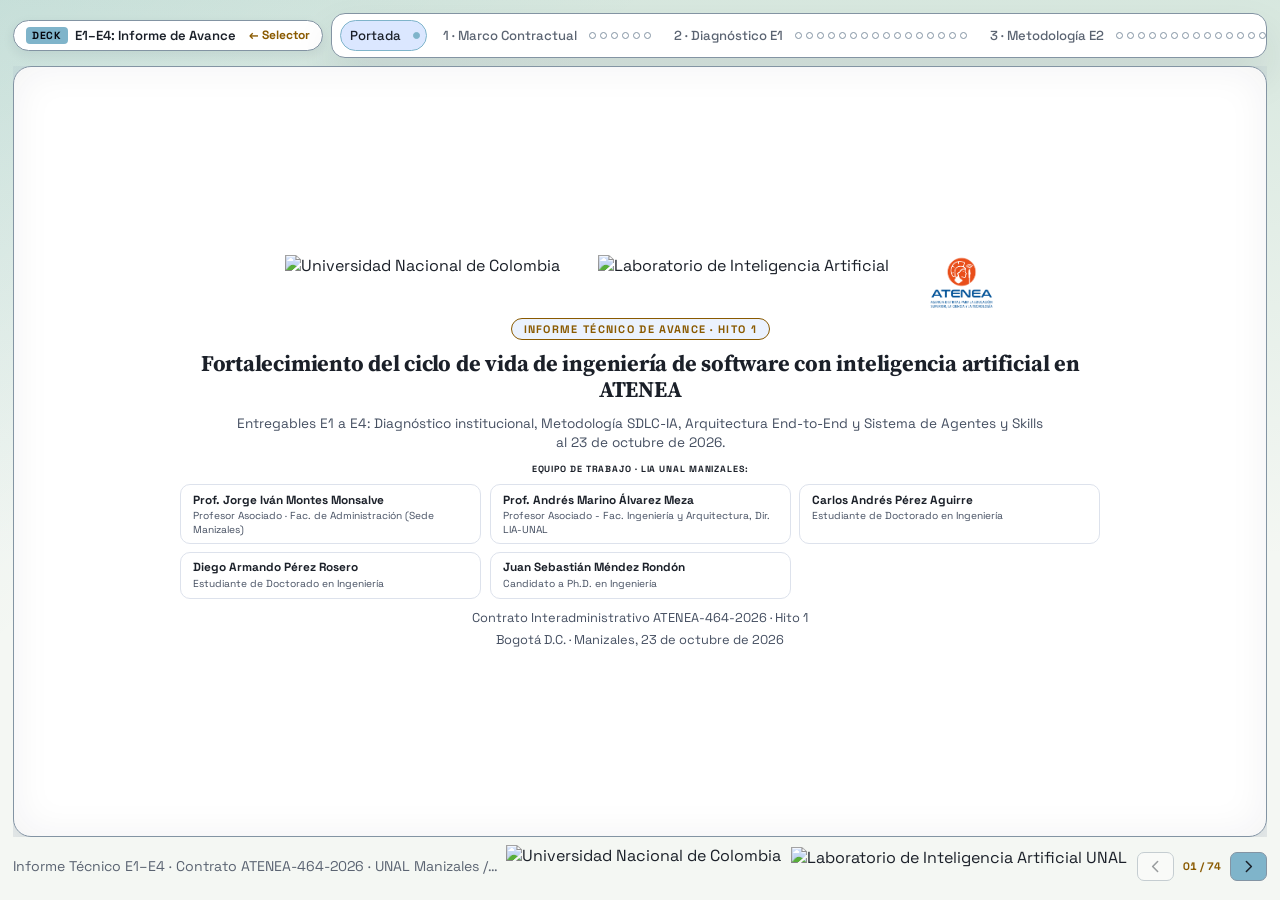
==== e1-e4.html @ 712b52a7 "feat(deck): add Aracne platform walkthrough to E4 and align counts with report S8 Carry the hand edi" ====
<!doctype html>
<html lang="es">
  <head>
    <meta charset="UTF-8" />
    <meta
      name="viewport"
      content="width=device-width, initial-scale=1.0, viewport-fit=cover"
    />
    <title>Informe Técnico E1–E4: Contrato ATENEA-464-2026 | LIA UNAL</title>
    <link rel="preconnect" href="https://fonts.googleapis.com" />
    <link rel="preconnect" href="https://fonts.gstatic.com" crossorigin />
    <link
      href="https://fonts.googleapis.com/css2?family=Space+Grotesk:wght@400;500;700&family=Source+Serif+4:wght@500;700&display=swap"
      rel="stylesheet"
    />
    <link rel="stylesheet" href="assets/css/styles.css?v=20261023_4" />
  </head>
  <body class="view-deck">
    <div class="ambient"></div>
    <div class="deck-app">
      <div class="rail-bar-wrapper">
        <a href="index.html" class="deck-selector-btn" style="text-decoration:none;" title="Volver al Panel Selector de Presentaciones">
          <span class="deck-selector-badge">DECK</span>
          <span class="deck-selector-name">E1–E4: Informe de Avance</span>
          <span class="deck-selector-switch" style="font-size:0.75rem; color:var(--accent); font-weight:700; margin-left:6px;">← Selector</span>
        </a>
        <nav class="rail" aria-label="Módulos">
          <div class="rail-module" data-deck="e1-e4" data-module="cover">
            <button class="rail-title" type="button" data-first="0">Portada</button>
            <div class="rail-dots" id="dots-cover"></div>
          </div>
          <div class="rail-module" data-deck="e1-e4" data-module="e0">
            <button class="rail-title" type="button" data-first="1">1 · Marco Contractual</button>
            <div class="rail-dots" id="dots-e0"></div>
          </div>
          <div class="rail-module" data-deck="e1-e4" data-module="e1">
            <button class="rail-title" type="button" data-first="7">2 · Diagnóstico E1</button>
            <div class="rail-dots" id="dots-e1"></div>
          </div>
          <div class="rail-module" data-deck="e1-e4" data-module="e2">
            <button class="rail-title" type="button" data-first="23">3 · Metodología E2</button>
            <div class="rail-dots" id="dots-e2"></div>
          </div>
          <div class="rail-module" data-deck="e1-e4" data-module="e3">
            <button class="rail-title" type="button" data-first="39">4 · Arquitectura E3</button>
            <div class="rail-dots" id="dots-e3"></div>
          </div>
          <div class="rail-module" data-deck="e1-e4" data-module="e4">
            <button class="rail-title" type="button" data-first="51">5 · Agentes y Skills E4</button>
            <div class="rail-dots" id="dots-e4"></div>
          </div>
          <div class="rail-module" data-deck="e1-e4" data-module="e5">
            <button class="rail-title" type="button" data-first="69">6 · Decisiones y Cierre</button>
            <div class="rail-dots" id="dots-e5"></div>
          </div>
        </nav>
      </div>

      <div class="stage-layout">
        <main class="viewport" id="viewport">
          <!-- Slide 0: Portada E1-E4 -->
          <article
            class="slide is-cover is-active"
            data-deck="e1-e4"
            data-module="cover"
            id="slide-e-cover"
          >
            <div class="cover-card">
              <div class="cover-header">
                <div class="cover-logos">
                  <img
                    class="cover-logo"
                    src="assets/images/escudo_unal.png"
                    alt="Universidad Nacional de Colombia"
                  />
                  <img
                    class="cover-logo"
                    src="assets/images/logo_labIA.png"
                    alt="Laboratorio de Inteligencia Artificial"
                  />
                  <img
                    class="cover-logo"
                    src="assets/images/logo-atenea.png"
                    alt="Agencia Distrital ATENEA"
                  />
                </div>
                <span class="cover-badge">INFORME TÉCNICO DE AVANCE &middot; HITO 1</span>
              </div>
              <h1 class="cover-title">
                Fortalecimiento del ciclo de vida de ingeniería de software con inteligencia artificial en ATENEA
              </h1>
              <p class="cover-subtitle">
                Entregables E1 a E4: Diagnóstico institucional, Metodología SDLC-IA, Arquitectura End-to-End y Sistema de Agentes y Skills al 23 de octubre de 2026.
              </p>
              <div class="cover-team">
                <p class="cover-team-label">Equipo de Trabajo &middot; LIA UNAL Manizales:</p>
                <ul class="cover-members">
                  <li class="cover-member">
                    <span class="cover-member-name">Prof. Jorge Iván Montes Monsalve</span>
                    <span class="cover-member-role">Profesor Asociado &middot; Fac. de Administración (Sede Manizales)</span>
                  </li>
                  <li class="cover-member">
                    <span class="cover-member-name">Prof. Andrés Marino Álvarez Meza</span>
                    <span class="cover-member-role">Profesor Asociado - Fac. Ingeniería y Arquitectura, Dir. LIA-UNAL</span>
                  </li>
                  <li class="cover-member">
                    <span class="cover-member-name">Carlos Andrés Pérez Aguirre</span>
                    <span class="cover-member-role">Estudiante de Doctorado en Ingeniería</span>
                  </li>
                  <li class="cover-member">
                    <span class="cover-member-name">Diego Armando Pérez Rosero</span>
                    <span class="cover-member-role">Estudiante de Doctorado en Ingeniería</span>
                  </li>
                  <li class="cover-member">
                    <span class="cover-member-name">Juan Sebastián Méndez Rondón</span>
                    <span class="cover-member-role">Candidato a Ph.D. en Ingeniería</span>
                  </li>
                </ul>
              </div>
              <p class="cover-meta">
                <span>Contrato Interadministrativo ATENEA-464-2026 &middot; Hito 1</span>
                <span>Bogotá D.C. &middot; Manizales, 23 de octubre de 2026</span>
              </p>
            </div>
          </article>

          <!-- ========================================================================= -->
          <!-- MÓDULO 1: Marco Contractual y Cronograma (Capítulos 1 y 2)                -->
          <!-- ========================================================================= -->

          <!-- Slide 1: Objeto contractual y cuatro resultados -->
          <article class="slide" data-deck="e1-e4" data-module="e0">
            <div class="slide-content">
              <p class="slide-kicker">1 &middot; Marco Contractual y Alcance</p>
              <h2>Contrato ATENEA-464-2026: objeto y cuatro resultados exigidos</h2>
              <ul class="slide-list">
                <li>
                  <strong>Objeto (cláusula primera):</strong> prestar servicios para fortalecer las capacidades de la Agencia para mejorar el ciclo de vida de la ingeniería de software, mediante el uso de <abbr title="Inteligencia Artificial">IA</abbr>.
                </li>
                <li>
                  <strong>Partes:</strong> la Agencia Distrital <abbr title="Agencia Distrital para la Educación Superior, la Ciencia y la Tecnología">ATENEA</abbr> y la <abbr title="Universidad Nacional de Colombia">UNAL</abbr> Sede Manizales.
                </li>
                <li>
                  <strong>Alcance (cláusula segunda):</strong> ocho componentes técnicos que, al terminar, dejan a la Agencia cuatro resultados.
                </li>
                <li>
                  <strong>Plazo:</strong> hasta cinco meses desde el acta de inicio (22 semanas).
                </li>
              </ul>
            </div>
            <figure class="slide-figure">
              <svg viewBox="0 0 520 340" fill="none" xmlns="http://www.w3.org/2000/svg" role="img" aria-label="Estructura del contrato ATENEA-464-2026 y sus cuatro resultados esperados">
              <rect x="8" y="8" width="504" height="86" rx="10" fill="#EDF1F7" stroke="#2C6B87" stroke-width="1.5" />
              <text x="24" y="34" fill="#2C6B87" font-family="Space Grotesk,sans-serif" font-size="15" font-weight="700">CONTRATO ATENEA-464-2026</text>
              <text x="24" y="58" fill="#5B6472" font-family="Space Grotesk,sans-serif" font-size="14">ATENEA ↔ UNAL Sede Manizales</text>
              <text x="24" y="80" fill="#8A5A00" font-family="Space Grotesk,sans-serif" font-size="14" font-weight="700">8 componentes · 22 semanas</text>
              <text x="260" y="124" fill="#454F61" font-family="Space Grotesk,sans-serif" font-size="14" font-weight="700" text-anchor="middle" letter-spacing="1">CUATRO RESULTADOS AL TERMINAR</text>
              <rect x="8" y="138" width="248" height="92" rx="8" fill="#F8FAFC" stroke="#7FB4CA" stroke-width="1.5" />
              <rect x="18" y="148" width="30" height="22" rx="4" fill="#7FB4CA" />
              <text x="33" y="164" fill="#06080F" font-family="Space Grotesk,sans-serif" font-size="13" font-weight="700" text-anchor="middle">R1</text>
              <text x="56" y="165" fill="#1B2029" font-family="Space Grotesk,sans-serif" font-size="14" font-weight="700">Marco institucional</text>
              <text x="20" y="188" fill="#5B6472" font-family="Space Grotesk,sans-serif" font-size="13">propio para el ciclo de vida</text>
              <text x="20" y="204" fill="#5B6472" font-family="Space Grotesk,sans-serif" font-size="13">de desarrollo de software</text>
              <text x="20" y="220" fill="#5B6472" font-family="Space Grotesk,sans-serif" font-size="13">mediado por IA</text>
              <rect x="264" y="138" width="248" height="92" rx="8" fill="#F8FAFC" stroke="#7AA89F" stroke-width="1.5" />
              <rect x="274" y="148" width="30" height="22" rx="4" fill="#7AA89F" />
              <text x="289" y="164" fill="#06080F" font-family="Space Grotesk,sans-serif" font-size="13" font-weight="700" text-anchor="middle">R2</text>
              <text x="312" y="165" fill="#1B2029" font-family="Space Grotesk,sans-serif" font-size="14" font-weight="700">Caso de uso funcional</text>
              <text x="276" y="188" fill="#5B6472" font-family="Space Grotesk,sans-serif" font-size="13">desplegado y operando</text>
              <text x="276" y="204" fill="#5B6472" font-family="Space Grotesk,sans-serif" font-size="13">en un proceso misional</text>
              <rect x="8" y="238" width="248" height="92" rx="8" fill="#F8FAFC" stroke="#B7CC85" stroke-width="1.5" />
              <rect x="18" y="248" width="30" height="22" rx="4" fill="#B7CC85" />
              <text x="33" y="264" fill="#06080F" font-family="Space Grotesk,sans-serif" font-size="13" font-weight="700" text-anchor="middle">R3</text>
              <text x="56" y="265" fill="#1B2029" font-family="Space Grotesk,sans-serif" font-size="14" font-weight="700">Agentes y skills</text>
              <text x="20" y="288" fill="#5B6472" font-family="Space Grotesk,sans-serif" font-size="13">sistema implementado con</text>
              <text x="20" y="304" fill="#5B6472" font-family="Space Grotesk,sans-serif" font-size="13">su modelo de gobernanza</text>
              <rect x="264" y="238" width="248" height="92" rx="8" fill="#F8FAFC" stroke="#DFBD76" stroke-width="1.5" />
              <rect x="274" y="248" width="30" height="22" rx="4" fill="#DFBD76" />
              <text x="289" y="264" fill="#06080F" font-family="Space Grotesk,sans-serif" font-size="13" font-weight="700" text-anchor="middle">R4</text>
              <text x="312" y="265" fill="#1B2029" font-family="Space Grotesk,sans-serif" font-size="14" font-weight="700">Documentación técnica</text>
              <text x="276" y="288" fill="#5B6472" font-family="Space Grotesk,sans-serif" font-size="13">y operativa para operar,</text>
              <text x="276" y="304" fill="#5B6472" font-family="Space Grotesk,sans-serif" font-size="13">mantener, replicar y</text>
              <text x="276" y="320" fill="#5B6472" font-family="Space Grotesk,sans-serif" font-size="13">escalar de forma autónoma</text>
              </svg>
              <div class="mobile-alt">
                <p class="sched-title">Cuatro resultados al terminar</p>
                <ol class="slide-list" style="margin:8px 0;">
                  <li><strong>R1 Marco institucional:</strong> propio para el ciclo de vida de desarrollo de software mediado por IA.</li>
                  <li><strong>R2 Caso de uso funcional:</strong> desplegado y operando en un proceso misional.</li>
                  <li><strong>R3 Agentes y skills:</strong> sistema implementado con su modelo de gobernanza.</li>
                  <li><strong>R4 Documentación técnica:</strong> operativa, para operar, mantener, replicar y escalar de forma autónoma.</li>
                </ol>
              </div>
            </figure>
          </article>

          <!-- Slide 2: Estado de E1 a E4 (Tabla 1.1) -->
          <article class="slide" data-deck="e1-e4" data-module="e0">
            <div class="slide-content">
              <p class="slide-kicker">1 &middot; Marco Contractual y Alcance</p>
              <h2>Estado de los entregables E1 a E4 al corte</h2>
              <ul class="slide-list">
                <li>
                  <strong>Corte y fecha de presentación: 23 de octubre de 2026.</strong> El informe se apoya en la minuta, el acta 01 del 7 de octubre y tres sesiones grabadas con ATENEA.
                </li>
                <li>
                  <strong>Hito 1:</strong> E1 a E4 integran el hito 1 del cronograma contractual.
                </li>
                <li>
                  <strong>E1:</strong> diagnóstico completo, listo para la validación de ATENEA.
                </li>
                <li>
                  <strong>E2 a E4:</strong> propuesta definida para el flujo, la arquitectura y el arnés de agentes.
                </li>
              </ul>
            </div>
            <figure class="slide-figure">
              <svg viewBox="0 -30 520 378" fill="none" xmlns="http://www.w3.org/2000/svg" role="img" aria-label="Estado de los entregables E1 a E4 al 23 de octubre de 2026">
              <text x="6" y="-10" fill="#1E5631" font-family="Space Grotesk,sans-serif" font-size="15" font-weight="700">Corte y fecha de presentación: 23 de octubre de 2026</text>
              <rect x="6" y="6" width="508" height="78" rx="9" fill="#EBF5ED" stroke="#1E5631" stroke-width="1.5" />
              <rect x="6" y="6" width="112" height="78" rx="9" fill="#1E5631" />
              <rect x="100" y="6" width="18" height="78" fill="#1E5631" />
              <text x="62" y="44" fill="#FFFFFF" font-family="Space Grotesk,sans-serif" font-size="24" font-weight="700" text-anchor="middle">E1</text>
              <text x="62" y="64" fill="#FFFFFF" font-family="Space Grotesk,sans-serif" font-size="13" font-weight="600" text-anchor="middle">Diagnóstico</text>
              <text x="134" y="51" fill="#1E5631" font-family="Space Grotesk,sans-serif" font-size="17" font-weight="700">Diagnóstico completo para validación</text>
              <rect x="6" y="92" width="508" height="78" rx="9" fill="#FFF7ED" stroke="#8A5A00" stroke-width="1.5" />
              <rect x="6" y="92" width="112" height="78" rx="9" fill="#8A5A00" />
              <rect x="100" y="92" width="18" height="78" fill="#8A5A00" />
              <text x="62" y="130" fill="#FFFFFF" font-family="Space Grotesk,sans-serif" font-size="24" font-weight="700" text-anchor="middle">E2</text>
              <text x="62" y="150" fill="#FFFFFF" font-family="Space Grotesk,sans-serif" font-size="13" font-weight="600" text-anchor="middle">SDLC-IA</text>
              <text x="134" y="137" fill="#8A5A00" font-family="Space Grotesk,sans-serif" font-size="17" font-weight="700">Flujo propuesto por etapa</text>
              <rect x="6" y="178" width="508" height="78" rx="9" fill="#FFF7ED" stroke="#8A5A00" stroke-width="1.5" />
              <rect x="6" y="178" width="112" height="78" rx="9" fill="#8A5A00" />
              <rect x="100" y="178" width="18" height="78" fill="#8A5A00" />
              <text x="62" y="216" fill="#FFFFFF" font-family="Space Grotesk,sans-serif" font-size="24" font-weight="700" text-anchor="middle">E3</text>
              <text x="62" y="236" fill="#FFFFFF" font-family="Space Grotesk,sans-serif" font-size="13" font-weight="600" text-anchor="middle">Arquitectura</text>
              <text x="134" y="213" fill="#8A5A00" font-family="Space Grotesk,sans-serif" font-size="17" font-weight="700">Composición definida por tipo</text>
              <text x="134" y="235" fill="#8A5A00" font-family="Space Grotesk,sans-serif" font-size="17" font-weight="700">de componente</text>
              <rect x="6" y="264" width="508" height="78" rx="9" fill="#FFF7ED" stroke="#8A5A00" stroke-width="1.5" />
              <rect x="6" y="264" width="112" height="78" rx="9" fill="#8A5A00" />
              <rect x="100" y="264" width="18" height="78" fill="#8A5A00" />
              <text x="62" y="302" fill="#FFFFFF" font-family="Space Grotesk,sans-serif" font-size="24" font-weight="700" text-anchor="middle">E4</text>
              <text x="62" y="322" fill="#FFFFFF" font-family="Space Grotesk,sans-serif" font-size="13" font-weight="600" text-anchor="middle">Agentes y skills</text>
              <text x="134" y="299" fill="#8A5A00" font-family="Space Grotesk,sans-serif" font-size="17" font-weight="700">Arnés propuesto y probado</text>
              <text x="134" y="321" fill="#8A5A00" font-family="Space Grotesk,sans-serif" font-size="17" font-weight="700">fuera de ATENEA</text>
              </svg>
              <div class="mobile-alt">
                <p class="sched-title">Estado de E1 a E4 al 23 de octubre de 2026</p>
                <ul class="slide-list" style="margin:8px 0;">
                  <li><strong>E1 Diagnóstico:</strong> <span class="pill pill--ok">Diagnóstico completo para validación</span></li>
                  <li><strong>E2 SDLC-IA:</strong> <span class="pill pill--partial">Flujo propuesto por etapa</span></li>
                  <li><strong>E3 Arquitectura:</strong> <span class="pill pill--partial">Composición definida por tipo de componente</span></li>
                  <li><strong>E4 Agentes y skills:</strong> <span class="pill pill--partial">Arnés propuesto y probado fuera de ATENEA</span></li>
                </ul>
              </div>
              <figcaption class="fig-caption">Tabla 1.1 — Estado de E1 a E4 al 23 de octubre de 2026</figcaption>
            </figure>
          </article>

          <!-- Slide 3: Condiciones generales y cláusulas (Tabla 2.1 y sección 2.6) -->
          <article class="slide" data-deck="e1-e4" data-module="e0">
            <div class="slide-content">
              <p class="slide-kicker">1 &middot; Marco Contractual y Alcance</p>
              <h2>Condiciones generales y cláusulas que condicionan el diseño técnico</h2>
              <ul class="slide-list">
                <li>
                  <strong>Cuatro cláusulas condicionan el diseño técnico</strong> de la arquitectura de E3 y del sistema de agentes de E4 (§2.6).
                </li>
                <li>
                  <strong>Confidencialidad (décima):</strong> la información de ATENEA solo se almacena en sistemas que cumplan su seguridad.
                </li>
                <li>
                  <strong>Seguridad de la información (undécima):</strong> prohíbe revelar información pública clasificada o reservada sin consentimiento escrito.
                </li>
                <li>
                  <strong>Propiedad intelectual (vigésima cuarta):</strong> metodologías, código, modelos, agentes, skills y arneses pertenecen a ATENEA.
                </li>
                <li>
                  <strong>Recursos institucionales (vigésima novena):</strong> los equipos y sistemas de ATENEA pueden ser monitoreados y auditados.
                </li>
              </ul>
            </div>
            <figure class="slide-figure">
              <div class="data-table-wrapper">
                <table class="data-table" style="font-size:clamp(0.72rem,min(1.2vw,2.14vh),1.5rem);">
                  <caption>Tabla 2.1 — Condiciones generales del contrato según la minuta</caption>
                  <thead>
                    <tr>
                      <th style="width:28%;font-size:0.82em;">Elemento</th>
                      <th style="font-size:0.82em;">Condición en la minuta</th>
                    </tr>
                  </thead>
                  <tbody>
                    <tr>
                      <td data-label="Elemento"><strong>Plazo (cláusula cuarta)</strong></td>
                      <td data-label="Condición en la minuta">Hasta cinco meses a partir de la suscripción del acta de inicio, previo cumplimiento de los requisitos de perfeccionamiento y ejecución.</td>
                    </tr>
                    <tr>
                      <td data-label="Elemento"><strong>Lugar (quinta)</strong></td>
                      <td data-label="Condición en la minuta">Bogotá D.C.</td>
                    </tr>
                    <tr>
                      <td data-label="Elemento"><strong>Supervisión (octava)</strong></td>
                      <td data-label="Condición en la minuta">Subgerente de Tecnologías de Información y Comunicaciones, o quien designe por escrito el ordenador del gasto.</td>
                    </tr>
                    <tr>
                      <td data-label="Elemento"><strong>Liquidación (decimosexta)</strong></td>
                      <td data-label="Condición en la minuta">De mutuo acuerdo dentro de los cuatro meses siguientes al vencimiento del plazo.</td>
                    </tr>
                    <tr>
                      <td data-label="Elemento"><strong>Ejecución (trigésima)</strong></td>
                      <td data-label="Condición en la minuta">Requiere acta de inicio; el perfeccionamiento se completa en SECOP II.</td>
                    </tr>
                  </tbody>
                </table>
              </div>
            </figure>
          </article>

          <!-- Slide 4: Obligaciones específicas (Tabla 2.2) -->
          <article class="slide" data-deck="e1-e4" data-module="e0">
            <div class="slide-content">
              <p class="slide-kicker">1 &middot; Marco Contractual y Alcance</p>
              <h2>Obligaciones específicas del contratista</h2>
              <ul class="slide-list">
                <li>
                  <strong>11 obligaciones específicas</strong> definen el trabajo técnico; las 24 generales son de orden administrativo y ético.
                </li>
                <li>
                  <strong>Cada obligación se apoya en componentes:</strong> de C1 a C8, con el arranque y las reuniones como casos transversales.
                </li>
                <li>
                  <strong>Cinco obligaciones de la Agencia (literal c):</strong> equipo técnico y funcional, acceso a información y sistemas, autorizaciones de seguridad y datos, licencias, API y modelos, y revisión de entregables.
                </li>
                <li>
                  <strong>Las decisiones pendientes de E3 y E4</strong> corresponden a las obligaciones 7 y 8 de la Agencia.
                </li>
              </ul>
            </div>
            <figure class="slide-figure">
              <div class="data-table-wrapper">
                <table class="data-table" style="font-size:clamp(0.72rem,min(1.15vw,2.05vh),1.5rem);">
                  <caption>Tabla 2.2 — Obligaciones específicas del contratista (literal b de la cláusula tercera)</caption>
                  <thead>
                    <tr>
                      <th style="width:7%;font-size:0.82em;">N.º</th>
                      <th style="font-size:0.82em;">Obligación</th>
                      <th style="width:17%;font-size:0.82em;">Componente</th>
                    </tr>
                  </thead>
                  <tbody>
                    <tr>
                      <td data-label="N.º"><strong>1</strong></td>
                      <td data-label="Obligación">Presentar el plan de trabajo dentro de los ocho días hábiles siguientes a la suscripción del acta de inicio o del perfeccionamiento</td>
                      <td data-label="Componente"><span class="table-tag tag-blue">Arranque</span></td>
                    </tr>
                    <tr>
                      <td data-label="N.º"><strong>2</strong></td>
                      <td data-label="Obligación">Realizar el diagnóstico técnico y operativo del modelo de desarrollo de software actual de la entidad</td>
                      <td data-label="Componente"><span class="table-tag tag-green">C1</span></td>
                    </tr>
                    <tr>
                      <td data-label="N.º"><strong>3</strong></td>
                      <td data-label="Obligación">Entregar para validación de la supervisión el informe del diagnóstico</td>
                      <td data-label="Componente"><span class="table-tag tag-green">C1</span></td>
                    </tr>
                    <tr>
                      <td data-label="N.º"><strong>4</strong></td>
                      <td data-label="Obligación">Definir una metodología SDLC-IA aplicable a las necesidades de la entidad</td>
                      <td data-label="Componente"><span class="table-tag tag-green">C2</span></td>
                    </tr>
                    <tr>
                      <td data-label="N.º"><strong>5</strong></td>
                      <td data-label="Obligación">Identificar y priorizar un caso de uso institucional para aplicar la metodología</td>
                      <td data-label="Componente"><span class="table-tag tag-green">C3</span></td>
                    </tr>
                    <tr>
                      <td data-label="N.º"><strong>6</strong></td>
                      <td data-label="Obligación">Desarrollar e implementar los agentes de IA con sus skills, acorde a la metodología y al ciclo de vida definido</td>
                      <td data-label="Componente"><span class="table-tag tag-blue">C4, C5</span></td>
                    </tr>
                    <tr>
                      <td data-label="N.º"><strong>7</strong></td>
                      <td data-label="Obligación">Ejecutar el desarrollo del caso de uso con los agentes y la metodología</td>
                      <td data-label="Componente"><span class="table-tag tag-blue">C5, C6</span></td>
                    </tr>
                    <tr>
                      <td data-label="N.º"><strong>8</strong></td>
                      <td data-label="Obligación">Desplegar el caso de uso en el ambiente productivo dispuesto por la entidad</td>
                      <td data-label="Componente"><span class="table-tag tag-blue">C7</span></td>
                    </tr>
                    <tr>
                      <td data-label="N.º"><strong>9</strong></td>
                      <td data-label="Obligación">Elaborar la documentación técnica con su transferencia de conocimiento</td>
                      <td data-label="Componente"><span class="table-tag tag-blue">C8</span></td>
                    </tr>
                    <tr>
                      <td data-label="N.º"><strong>10</strong></td>
                      <td data-label="Obligación">Cumplir cada componente del anexo técnico y entregar sus productos</td>
                      <td data-label="Componente"><span class="table-tag tag-amber">C1 a C8</span></td>
                    </tr>
                    <tr>
                      <td data-label="N.º"><strong>11</strong></td>
                      <td data-label="Obligación">Asistir a las reuniones presenciales y virtuales que requiera la ejecución</td>
                      <td data-label="Componente"><span class="table-tag tag-amber">Transversal</span></td>
                    </tr>
                  </tbody>
                </table>
              </div>
            </figure>
          </article>

          <!-- Slide 5: Entregables, componentes e hitos (Tablas 2.3 y 2.4) -->
          <article class="slide is-figure-full" data-deck="e1-e4" data-module="e0">
            <figure class="slide-figure">
              <div class="fig-head" style="flex:0 0 auto;padding:4px 10px 2px;">
                <p class="slide-kicker">1 &middot; Marco Contractual y Alcance</p>
                <h2 style="margin-bottom:4px;">Entregables E1 a E8, componentes C1 a C8 e hitos</h2>
                <p style="font-size:clamp(0.86rem,1.05vw,1rem);line-height:1.4;">La correspondencia no es uno a uno: el cumplimiento se verifica por componente y cada hito agrupa cuatro.</p>
              </div>
              <svg viewBox="0 0 1200 540" fill="none" xmlns="http://www.w3.org/2000/svg" role="img" aria-label="Mapa entre entregables E1 a E8 y componentes C1 a C8, agrupados por hito contractual">
              <rect x="12" y="32.0" width="486" height="242.0" rx="10" fill="#F4FAF5" stroke="#1E5631" stroke-width="1.3" />
              <text x="26" y="52.0" fill="#1E5631" font-family="Space Grotesk,sans-serif" font-size="14" font-weight="700" letter-spacing="1">HITO 1 · SEMANA 13</text>
              <rect x="12" y="274.0" width="486" height="242.0" rx="10" fill="#F2F7FA" stroke="#2C6B87" stroke-width="1.3" />
              <text x="26" y="294.0" fill="#2C6B87" font-family="Space Grotesk,sans-serif" font-size="14" font-weight="700" letter-spacing="1">HITO 2 · SEMANA 22</text>
              <rect x="702" y="32.0" width="486" height="242.0" rx="10" fill="#F4FAF5" stroke="#1E5631" stroke-width="1.3" />
              <text x="716" y="52.0" fill="#1E5631" font-family="Space Grotesk,sans-serif" font-size="14" font-weight="700" letter-spacing="1">COMPONENTES C1 A C4 · HITO 1</text>
              <rect x="702" y="274.0" width="486" height="242.0" rx="10" fill="#F2F7FA" stroke="#2C6B87" stroke-width="1.3" />
              <text x="716" y="294.0" fill="#2C6B87" font-family="Space Grotesk,sans-serif" font-size="14" font-weight="700" letter-spacing="1">COMPONENTES C5 A C8 · HITO 2</text>
              <path d="M490 86.0 C600.0 86.0 600.0 86.0 710 86.0" stroke="#6E8CA0" stroke-width="2" fill="none" />
              <path d="M490 86.0 C600.0 86.0 600.0 190.0 710 190.0" stroke="#6E8CA0" stroke-width="2" fill="none" />
              <path d="M490 138.0 C600.0 138.0 600.0 138.0 710 138.0" stroke="#6E8CA0" stroke-width="2" fill="none" />
              <path d="M490 190.0 C600.0 190.0 600.0 190.0 710 190.0" stroke="#6E8CA0" stroke-width="2" fill="none" />
              <path d="M490 242.0 C600.0 242.0 600.0 242.0 710 242.0" stroke="#6E8CA0" stroke-width="2" fill="none" />
              <path d="M490 242.0 C600.0 242.0 600.0 328.0 710 328.0" stroke="#8A5A00" stroke-width="3" stroke-dasharray="6,4" fill="none" />
              <path d="M490 328.0 C600.0 328.0 600.0 380.0 710 380.0" stroke="#6E8CA0" stroke-width="2" fill="none" />
              <path d="M490 328.0 C600.0 328.0 600.0 432.0 710 432.0" stroke="#6E8CA0" stroke-width="2" fill="none" />
              <path d="M490 380.0 C600.0 380.0 600.0 484.0 710 484.0" stroke="#6E8CA0" stroke-width="2" fill="none" />
              <path d="M490 432.0 C600.0 432.0 600.0 484.0 710 484.0" stroke="#6E8CA0" stroke-width="2" fill="none" />
              <path d="M490 484.0 C600.0 484.0 600.0 484.0 710 484.0" stroke="#6E8CA0" stroke-width="2" fill="none" />
              <rect x="20" y="66.0" width="470" height="40" rx="7" fill="#FFFFFF" stroke="#4E93B0" stroke-width="1.3" />
              <rect x="20" y="66.0" width="48" height="40" rx="7" fill="#2C6B87" />
              <rect x="50" y="66.0" width="18" height="40" fill="#2C6B87" />
              <text x="44" y="92.0" fill="#FFFFFF" font-family="Space Grotesk,sans-serif" font-size="16" font-weight="700" text-anchor="middle">E1</text>
              <text x="78" y="92.0" fill="#1B2029" font-family="Space Grotesk,sans-serif" font-size="15" font-weight="600">Informe de diagnóstico institucional</text>
              <text x="480" y="92.0" fill="#5B6472" font-family="Space Grotesk,sans-serif" font-size="13" text-anchor="end">Mes 1 a 2</text>
              <rect x="20" y="118.0" width="470" height="40" rx="7" fill="#FFFFFF" stroke="#4E93B0" stroke-width="1.3" />
              <rect x="20" y="118.0" width="48" height="40" rx="7" fill="#2C6B87" />
              <rect x="50" y="118.0" width="18" height="40" fill="#2C6B87" />
              <text x="44" y="144.0" fill="#FFFFFF" font-family="Space Grotesk,sans-serif" font-size="16" font-weight="700" text-anchor="middle">E2</text>
              <text x="78" y="144.0" fill="#1B2029" font-family="Space Grotesk,sans-serif" font-size="15" font-weight="600">Metodología SDLC-IA para ATENEA</text>
              <text x="480" y="144.0" fill="#5B6472" font-family="Space Grotesk,sans-serif" font-size="13" text-anchor="end">Mes 2</text>
              <rect x="20" y="170.0" width="470" height="40" rx="7" fill="#FFFFFF" stroke="#4E93B0" stroke-width="1.3" />
              <rect x="20" y="170.0" width="48" height="40" rx="7" fill="#2C6B87" />
              <rect x="50" y="170.0" width="18" height="40" fill="#2C6B87" />
              <text x="44" y="196.0" fill="#FFFFFF" font-family="Space Grotesk,sans-serif" font-size="16" font-weight="700" text-anchor="middle">E3</text>
              <text x="78" y="196.0" fill="#1B2029" font-family="Space Grotesk,sans-serif" font-size="15" font-weight="600">Arquitectura End-to-End</text>
              <text x="480" y="196.0" fill="#5B6472" font-family="Space Grotesk,sans-serif" font-size="13" text-anchor="end">Mes 2</text>
              <rect x="20" y="222.0" width="470" height="40" rx="7" fill="#FFFFFF" stroke="#4E93B0" stroke-width="1.3" />
              <rect x="20" y="222.0" width="48" height="40" rx="7" fill="#2C6B87" />
              <rect x="50" y="222.0" width="18" height="40" fill="#2C6B87" />
              <text x="44" y="248.0" fill="#FFFFFF" font-family="Space Grotesk,sans-serif" font-size="16" font-weight="700" text-anchor="middle">E4</text>
              <text x="78" y="248.0" fill="#1B2029" font-family="Space Grotesk,sans-serif" font-size="15" font-weight="600">Sistema de agentes y skills</text>
              <text x="480" y="248.0" fill="#5B6472" font-family="Space Grotesk,sans-serif" font-size="13" text-anchor="end">Mes 3 a 4</text>
              <rect x="20" y="308.0" width="470" height="40" rx="7" fill="#FFFFFF" stroke="#4E93B0" stroke-width="1.3" />
              <rect x="20" y="308.0" width="48" height="40" rx="7" fill="#2C6B87" />
              <rect x="50" y="308.0" width="18" height="40" fill="#2C6B87" />
              <text x="44" y="334.0" fill="#FFFFFF" font-family="Space Grotesk,sans-serif" font-size="16" font-weight="700" text-anchor="middle">E5</text>
              <text x="78" y="334.0" fill="#1B2029" font-family="Space Grotesk,sans-serif" font-size="15" font-weight="600">Despliegue y validación misional</text>
              <text x="480" y="334.0" fill="#5B6472" font-family="Space Grotesk,sans-serif" font-size="13" text-anchor="end">Mes 4 a 5</text>
              <rect x="20" y="360.0" width="470" height="40" rx="7" fill="#FFFFFF" stroke="#4E93B0" stroke-width="1.3" />
              <rect x="20" y="360.0" width="48" height="40" rx="7" fill="#2C6B87" />
              <rect x="50" y="360.0" width="18" height="40" fill="#2C6B87" />
              <text x="44" y="386.0" fill="#FFFFFF" font-family="Space Grotesk,sans-serif" font-size="16" font-weight="700" text-anchor="middle">E6</text>
              <text x="78" y="386.0" fill="#1B2029" font-family="Space Grotesk,sans-serif" font-size="15" font-weight="600">Documentación técnica y operativa</text>
              <text x="480" y="386.0" fill="#5B6472" font-family="Space Grotesk,sans-serif" font-size="13" text-anchor="end">Mes 5</text>
              <rect x="20" y="412.0" width="470" height="40" rx="7" fill="#FFFFFF" stroke="#4E93B0" stroke-width="1.3" />
              <rect x="20" y="412.0" width="48" height="40" rx="7" fill="#2C6B87" />
              <rect x="50" y="412.0" width="18" height="40" fill="#2C6B87" />
              <text x="44" y="438.0" fill="#FFFFFF" font-family="Space Grotesk,sans-serif" font-size="16" font-weight="700" text-anchor="middle">E7</text>
              <text x="78" y="438.0" fill="#1B2029" font-family="Space Grotesk,sans-serif" font-size="15" font-weight="600">Workshop de transferencia</text>
              <text x="480" y="438.0" fill="#5B6472" font-family="Space Grotesk,sans-serif" font-size="13" text-anchor="end">Mes 2 a 5</text>
              <rect x="20" y="464.0" width="470" height="40" rx="7" fill="#FFFFFF" stroke="#4E93B0" stroke-width="1.3" />
              <rect x="20" y="464.0" width="48" height="40" rx="7" fill="#2C6B87" />
              <rect x="50" y="464.0" width="18" height="40" fill="#2C6B87" />
              <text x="44" y="490.0" fill="#FFFFFF" font-family="Space Grotesk,sans-serif" font-size="16" font-weight="700" text-anchor="middle">E8</text>
              <text x="78" y="490.0" fill="#1B2029" font-family="Space Grotesk,sans-serif" font-size="15" font-weight="600">Informe final y cierre</text>
              <text x="480" y="490.0" fill="#5B6472" font-family="Space Grotesk,sans-serif" font-size="13" text-anchor="end">Mes 5</text>
              <rect x="710" y="66.0" width="470" height="40" rx="7" fill="#FFFFFF" stroke="#7AA89F" stroke-width="1.3" />
              <rect x="710" y="66.0" width="48" height="40" rx="7" fill="#4F8B7E" />
              <rect x="740" y="66.0" width="18" height="40" fill="#4F8B7E" />
              <text x="734" y="92.0" fill="#FFFFFF" font-family="Space Grotesk,sans-serif" font-size="16" font-weight="700" text-anchor="middle">C1</text>
              <text x="768" y="84.0" fill="#1B2029" font-family="Space Grotesk,sans-serif" font-size="14" font-weight="600">Diagnóstico técnico, operativo y</text>
              <text x="768" y="100.0" fill="#1B2029" font-family="Space Grotesk,sans-serif" font-size="14" font-weight="600">organizacional</text>
              <rect x="710" y="118.0" width="470" height="40" rx="7" fill="#FFFFFF" stroke="#7AA89F" stroke-width="1.3" />
              <rect x="710" y="118.0" width="48" height="40" rx="7" fill="#4F8B7E" />
              <rect x="740" y="118.0" width="18" height="40" fill="#4F8B7E" />
              <text x="734" y="144.0" fill="#FFFFFF" font-family="Space Grotesk,sans-serif" font-size="16" font-weight="700" text-anchor="middle">C2</text>
              <text x="768" y="144.0" fill="#1B2029" font-family="Space Grotesk,sans-serif" font-size="14" font-weight="600">Definición de la metodología SDLC-IA</text>
              <rect x="710" y="170.0" width="470" height="40" rx="7" fill="#FFFFFF" stroke="#7AA89F" stroke-width="1.3" />
              <rect x="710" y="170.0" width="48" height="40" rx="7" fill="#4F8B7E" />
              <rect x="740" y="170.0" width="18" height="40" fill="#4F8B7E" />
              <text x="734" y="196.0" fill="#FFFFFF" font-family="Space Grotesk,sans-serif" font-size="16" font-weight="700" text-anchor="middle">C3</text>
              <text x="768" y="188.0" fill="#1B2029" font-family="Space Grotesk,sans-serif" font-size="14" font-weight="600">Identificación y especificación del caso de</text>
              <text x="768" y="204.0" fill="#1B2029" font-family="Space Grotesk,sans-serif" font-size="14" font-weight="600">uso institucional</text>
              <rect x="710" y="222.0" width="470" height="40" rx="7" fill="#FFFFFF" stroke="#7AA89F" stroke-width="1.3" />
              <rect x="710" y="222.0" width="48" height="40" rx="7" fill="#4F8B7E" />
              <rect x="740" y="222.0" width="18" height="40" fill="#4F8B7E" />
              <text x="734" y="248.0" fill="#FFFFFF" font-family="Space Grotesk,sans-serif" font-size="16" font-weight="700" text-anchor="middle">C4</text>
              <text x="768" y="240.0" fill="#1B2029" font-family="Space Grotesk,sans-serif" font-size="14" font-weight="600">Desarrollo e implementación de los agentes</text>
              <text x="768" y="256.0" fill="#1B2029" font-family="Space Grotesk,sans-serif" font-size="14" font-weight="600">inteligentes</text>
              <rect x="710" y="308.0" width="470" height="40" rx="7" fill="#FFFFFF" stroke="#7AA89F" stroke-width="1.3" />
              <rect x="710" y="308.0" width="48" height="40" rx="7" fill="#4F8B7E" />
              <rect x="740" y="308.0" width="18" height="40" fill="#4F8B7E" />
              <text x="734" y="334.0" fill="#FFFFFF" font-family="Space Grotesk,sans-serif" font-size="16" font-weight="700" text-anchor="middle">C5</text>
              <text x="768" y="334.0" fill="#1B2029" font-family="Space Grotesk,sans-serif" font-size="14" font-weight="600">Puesta en marcha de los agentes y las skills</text>
              <rect x="710" y="360.0" width="470" height="40" rx="7" fill="#FFFFFF" stroke="#7AA89F" stroke-width="1.3" />
              <rect x="710" y="360.0" width="48" height="40" rx="7" fill="#4F8B7E" />
              <rect x="740" y="360.0" width="18" height="40" fill="#4F8B7E" />
              <text x="734" y="386.0" fill="#FFFFFF" font-family="Space Grotesk,sans-serif" font-size="16" font-weight="700" text-anchor="middle">C6</text>
              <text x="768" y="378.0" fill="#1B2029" font-family="Space Grotesk,sans-serif" font-size="14" font-weight="600">Ingeniería de pruebas y validación del caso</text>
              <text x="768" y="394.0" fill="#1B2029" font-family="Space Grotesk,sans-serif" font-size="14" font-weight="600">de uso</text>
              <rect x="710" y="412.0" width="470" height="40" rx="7" fill="#FFFFFF" stroke="#7AA89F" stroke-width="1.3" />
              <rect x="710" y="412.0" width="48" height="40" rx="7" fill="#4F8B7E" />
              <rect x="740" y="412.0" width="18" height="40" fill="#4F8B7E" />
              <text x="734" y="438.0" fill="#FFFFFF" font-family="Space Grotesk,sans-serif" font-size="16" font-weight="700" text-anchor="middle">C7</text>
              <text x="768" y="430.0" fill="#1B2029" font-family="Space Grotesk,sans-serif" font-size="14" font-weight="600">Despliegue e implementación en un proceso</text>
              <text x="768" y="446.0" fill="#1B2029" font-family="Space Grotesk,sans-serif" font-size="14" font-weight="600">misional</text>
              <rect x="710" y="464.0" width="470" height="40" rx="7" fill="#FFFFFF" stroke="#7AA89F" stroke-width="1.3" />
              <rect x="710" y="464.0" width="48" height="40" rx="7" fill="#4F8B7E" />
              <rect x="740" y="464.0" width="18" height="40" fill="#4F8B7E" />
              <text x="734" y="490.0" fill="#FFFFFF" font-family="Space Grotesk,sans-serif" font-size="16" font-weight="700" text-anchor="middle">C8</text>
              <text x="768" y="482.0" fill="#1B2029" font-family="Space Grotesk,sans-serif" font-size="14" font-weight="600">Documentación técnica, operativa y</text>
              <text x="768" y="498.0" fill="#1B2029" font-family="Space Grotesk,sans-serif" font-size="14" font-weight="600">transferencia metodológica</text>
              <path d="M20 521 H70" stroke="#6E8CA0" stroke-width="2" />
              <text x="80" y="526" fill="#5B6472" font-family="Space Grotesk,sans-serif" font-size="13">Aporta al componente</text>
              <path d="M270 521 H320" stroke="#8A5A00" stroke-width="3" stroke-dasharray="6,4" />
              <text x="330" y="526" fill="#8A5A00" font-family="Space Grotesk,sans-serif" font-size="13" font-weight="700">E4 cubre C4 (hito 1) y C5 (hito 2)</text>
              </svg>
              <div class="mobile-alt">
                <p class="sched-title">Componentes, entregables e hitos</p>
                <p class="sched-sub">Hito 1 (semana 13)</p>
                <ul class="slide-list" style="margin:6px 0;">
                  <li><strong>C1</strong> Diagnóstico técnico, operativo y organizacional ← E1</li>
                  <li><strong>C2</strong> Definición de la metodología SDLC-IA ← E2</li>
                  <li><strong>C3</strong> Caso de uso institucional ← E1 y E3</li>
                  <li><strong>C4</strong> Agentes inteligentes ← E4</li>
                </ul>
                <p class="sched-sub">Hito 2 (semana 22)</p>
                <ul class="slide-list" style="margin:6px 0;">
                  <li><strong>C5</strong> Puesta en marcha de agentes y skills ← E4</li>
                  <li><strong>C6</strong> Ingeniería de pruebas y validación ← E5</li>
                  <li><strong>C7</strong> Despliegue en un proceso misional ← E5</li>
                  <li><strong>C8</strong> Documentación y transferencia ← E6, E7 y E8</li>
                </ul>
                <p class="sched-note">E4 cubre C4 (hito 1) y C5 (hito 2): para el hito 1 cuenta el documento de definición del sistema de agentes.</p>
              </div>
              <figcaption class="fig-caption">Tabla 2.4 — Entregables E1 a E8 y su relación con los componentes C1 a C8; hitos según la Tabla 2.3</figcaption>
            </figure>
          </article>

          <!-- Slide 6: Cronograma operativo (Figura 2.1) -->
          <article class="slide is-figure-full" data-deck="e1-e4" data-module="e0">
            <figure class="slide-figure">
              <div class="fig-head" style="flex:0 0 auto;padding:4px 10px 2px;">
                <p class="slide-kicker">1 &middot; Marco Contractual y Alcance</p>
                <h2 style="margin-bottom:4px;">Cronograma operativo semanal y distribución de hitos</h2>
                <p style="font-size:clamp(0.86rem,1.05vw,1rem);line-height:1.4;">El hito 1 vence en la semana 13; avance actual al 23 de octubre de 2026: E1 completo para validación y E2 a E4 con propuesta definida.</p>
              </div>
              <svg viewBox="0 0 1200 560" fill="none" xmlns="http://www.w3.org/2000/svg" role="img" aria-label="Cronograma operativo semanal S1 a S22 con los hitos contractuales H1c en la semana 13 y H2 en la semana 22">
              <rect x="431.0" y="6" width="134.36363636363637" height="26" rx="4" fill="#EDF1F7" stroke="#BAC7D5" />
              <text x="498.1818181818182" y="25" fill="#2C6B87" font-family="Space Grotesk,sans-serif" font-size="14" font-weight="700" text-anchor="middle">Mes 1</text>
              <rect x="567.3636363636364" y="6" width="168.45454545454547" height="26" rx="4" fill="#EDF1F7" stroke="#BAC7D5" />
              <text x="651.5909090909091" y="25" fill="#2C6B87" font-family="Space Grotesk,sans-serif" font-size="14" font-weight="700" text-anchor="middle">Mes 2</text>
              <rect x="737.8181818181819" y="6" width="134.36363636363637" height="26" rx="4" fill="#EDF1F7" stroke="#BAC7D5" />
              <text x="805.0" y="25" fill="#2C6B87" font-family="Space Grotesk,sans-serif" font-size="14" font-weight="700" text-anchor="middle">Mes 3</text>
              <rect x="874.1818181818182" y="6" width="168.45454545454547" height="26" rx="4" fill="#EDF1F7" stroke="#BAC7D5" />
              <text x="958.409090909091" y="25" fill="#2C6B87" font-family="Space Grotesk,sans-serif" font-size="14" font-weight="700" text-anchor="middle">Mes 4</text>
              <rect x="1044.6363636363637" y="6" width="134.36363636363637" height="26" rx="4" fill="#EDF1F7" stroke="#BAC7D5" />
              <text x="1111.818181818182" y="25" fill="#2C6B87" font-family="Space Grotesk,sans-serif" font-size="14" font-weight="700" text-anchor="middle">Mes 5</text>
              <text x="447.04545454545456" y="50" fill="#5B6472" font-family="Space Grotesk,sans-serif" font-size="12" text-anchor="middle">1</text>
              <text x="481.1363636363637" y="50" fill="#5B6472" font-family="Space Grotesk,sans-serif" font-size="12" text-anchor="middle">2</text>
              <text x="515.2272727272727" y="50" fill="#5B6472" font-family="Space Grotesk,sans-serif" font-size="12" text-anchor="middle">3</text>
              <text x="549.3181818181818" y="50" fill="#5B6472" font-family="Space Grotesk,sans-serif" font-size="12" text-anchor="middle">4</text>
              <text x="583.4090909090909" y="50" fill="#5B6472" font-family="Space Grotesk,sans-serif" font-size="12" text-anchor="middle">5</text>
              <text x="617.5" y="50" fill="#5B6472" font-family="Space Grotesk,sans-serif" font-size="12" text-anchor="middle">6</text>
              <text x="651.590909090909" y="50" fill="#5B6472" font-family="Space Grotesk,sans-serif" font-size="12" text-anchor="middle">7</text>
              <text x="685.6818181818181" y="50" fill="#5B6472" font-family="Space Grotesk,sans-serif" font-size="12" text-anchor="middle">8</text>
              <text x="719.7727272727273" y="50" fill="#5B6472" font-family="Space Grotesk,sans-serif" font-size="12" text-anchor="middle">9</text>
              <text x="753.8636363636364" y="50" fill="#5B6472" font-family="Space Grotesk,sans-serif" font-size="12" text-anchor="middle">10</text>
              <text x="787.9545454545455" y="50" fill="#5B6472" font-family="Space Grotesk,sans-serif" font-size="12" text-anchor="middle">11</text>
              <text x="822.0454545454545" y="50" fill="#5B6472" font-family="Space Grotesk,sans-serif" font-size="12" text-anchor="middle">12</text>
              <text x="856.1363636363636" y="50" fill="#5B6472" font-family="Space Grotesk,sans-serif" font-size="12" text-anchor="middle">13</text>
              <text x="890.2272727272727" y="50" fill="#5B6472" font-family="Space Grotesk,sans-serif" font-size="12" text-anchor="middle">14</text>
              <text x="924.3181818181818" y="50" fill="#5B6472" font-family="Space Grotesk,sans-serif" font-size="12" text-anchor="middle">15</text>
              <text x="958.4090909090909" y="50" fill="#5B6472" font-family="Space Grotesk,sans-serif" font-size="12" text-anchor="middle">16</text>
              <text x="992.5" y="50" fill="#5B6472" font-family="Space Grotesk,sans-serif" font-size="12" text-anchor="middle">17</text>
              <text x="1026.5909090909092" y="50" fill="#5B6472" font-family="Space Grotesk,sans-serif" font-size="12" text-anchor="middle">18</text>
              <text x="1060.6818181818182" y="50" fill="#5B6472" font-family="Space Grotesk,sans-serif" font-size="12" text-anchor="middle">19</text>
              <text x="1094.7727272727273" y="50" fill="#5B6472" font-family="Space Grotesk,sans-serif" font-size="12" text-anchor="middle">20</text>
              <text x="1128.8636363636365" y="50" fill="#5B6472" font-family="Space Grotesk,sans-serif" font-size="12" text-anchor="middle">21</text>
              <text x="1162.9545454545455" y="50" fill="#5B6472" font-family="Space Grotesk,sans-serif" font-size="12" text-anchor="middle">22</text>
              <line x1="430.0" y1="58" x2="430.0" y2="512" stroke="#000" stroke-opacity="0.09" />
              <line x1="464.0909090909091" y1="58" x2="464.0909090909091" y2="512" stroke="#000" stroke-opacity="0.09" />
              <line x1="498.1818181818182" y1="58" x2="498.1818181818182" y2="512" stroke="#000" stroke-opacity="0.09" />
              <line x1="532.2727272727273" y1="58" x2="532.2727272727273" y2="512" stroke="#000" stroke-opacity="0.09" />
              <line x1="566.3636363636364" y1="58" x2="566.3636363636364" y2="512" stroke="#000" stroke-opacity="0.09" />
              <line x1="600.4545454545455" y1="58" x2="600.4545454545455" y2="512" stroke="#000" stroke-opacity="0.09" />
              <line x1="634.5454545454545" y1="58" x2="634.5454545454545" y2="512" stroke="#000" stroke-opacity="0.09" />
              <line x1="668.6363636363636" y1="58" x2="668.6363636363636" y2="512" stroke="#000" stroke-opacity="0.09" />
              <line x1="702.7272727272727" y1="58" x2="702.7272727272727" y2="512" stroke="#000" stroke-opacity="0.09" />
              <line x1="736.8181818181819" y1="58" x2="736.8181818181819" y2="512" stroke="#000" stroke-opacity="0.09" />
              <line x1="770.909090909091" y1="58" x2="770.909090909091" y2="512" stroke="#000" stroke-opacity="0.09" />
              <line x1="805.0" y1="58" x2="805.0" y2="512" stroke="#000" stroke-opacity="0.09" />
              <line x1="839.0909090909091" y1="58" x2="839.0909090909091" y2="512" stroke="#000" stroke-opacity="0.09" />
              <line x1="873.1818181818182" y1="58" x2="873.1818181818182" y2="512" stroke="#000" stroke-opacity="0.09" />
              <line x1="907.2727272727273" y1="58" x2="907.2727272727273" y2="512" stroke="#000" stroke-opacity="0.09" />
              <line x1="941.3636363636364" y1="58" x2="941.3636363636364" y2="512" stroke="#000" stroke-opacity="0.09" />
              <line x1="975.4545454545455" y1="58" x2="975.4545454545455" y2="512" stroke="#000" stroke-opacity="0.09" />
              <line x1="1009.5454545454546" y1="58" x2="1009.5454545454546" y2="512" stroke="#000" stroke-opacity="0.09" />
              <line x1="1043.6363636363637" y1="58" x2="1043.6363636363637" y2="512" stroke="#000" stroke-opacity="0.09" />
              <line x1="1077.7272727272727" y1="58" x2="1077.7272727272727" y2="512" stroke="#000" stroke-opacity="0.09" />
              <line x1="1111.818181818182" y1="58" x2="1111.818181818182" y2="512" stroke="#000" stroke-opacity="0.09" />
              <line x1="1145.909090909091" y1="58" x2="1145.909090909091" y2="512" stroke="#000" stroke-opacity="0.09" />
              <line x1="1180.0" y1="58" x2="1180.0" y2="512" stroke="#000" stroke-opacity="0.09" />
              <rect x="430.0" y="65" width="443.18181818181824" height="19" rx="3" fill="#2C6B87" />
              <text x="24" y="80" fill="#2C6B87" font-family="Space Grotesk,sans-serif" font-size="14" font-weight="700">Hito 1 (C1 a C4, E1 a E4)</text>
              <text x="24" y="105" fill="#1B2029" font-family="Space Grotesk,sans-serif" font-size="14">A1 Kickoff, garantías y plan</text>
              <rect x="431.0" y="91" width="66.18181818181819" height="17" rx="3" fill="#9DB7C9" stroke="#2C6B87" stroke-opacity="0.5" />
              <text x="24" y="130" fill="#1B2029" font-family="Space Grotesk,sans-serif" font-size="14">A2 Diagnóstico [E1]</text>
              <rect x="431.0" y="116" width="66.18181818181819" height="17" rx="3" fill="#7FB4CA" stroke="#2C6B87" stroke-opacity="0.5" />
              <text x="24" y="155" fill="#1B2029" font-family="Space Grotesk,sans-serif" font-size="14">A3 Metodología SDLC-IA [E2]</text>
              <rect x="465.0909090909091" y="141" width="32.09090909090909" height="17" rx="3" fill="#7FB4CA" stroke="#2C6B87" stroke-opacity="0.5" />
              <text x="24" y="180" fill="#1B2029" font-family="Space Grotesk,sans-serif" font-size="14">A4 Caso de uso y arquitectura [E3]</text>
              <rect x="465.0909090909091" y="166" width="66.18181818181819" height="17" rx="3" fill="#7FB4CA" stroke="#2C6B87" stroke-opacity="0.5" />
              <text x="24" y="205" fill="#1B2029" font-family="Space Grotesk,sans-serif" font-size="14">A5 Entornos, herramientas y accesos</text>
              <rect x="499.1818181818182" y="191" width="32.09090909090909" height="17" rx="3" fill="#9DB7C9" stroke="#2C6B87" stroke-opacity="0.5" />
              <text x="24" y="230" fill="#1B2029" font-family="Space Grotesk,sans-serif" font-size="14">A6 Primer conjunto de agentes y skills [E4]</text>
              <rect x="499.1818181818182" y="216" width="66.18181818181819" height="17" rx="3" fill="#B7CC85" stroke="#2C6B87" stroke-opacity="0.5" />
              <text x="24" y="255" fill="#1B2029" font-family="Space Grotesk,sans-serif" font-size="14">A7 Arneses iniciales [E4]</text>
              <rect x="533.2727272727273" y="241" width="32.09090909090909" height="17" rx="3" fill="#B7CC85" stroke="#2C6B87" stroke-opacity="0.5" />
              <text x="24" y="280" fill="#1B2029" font-family="Space Grotesk,sans-serif" font-size="14">A8 Ingeniería de pruebas [E5]</text>
              <rect x="567.3636363636364" y="266" width="66.18181818181819" height="17" rx="3" fill="#7AA89F" stroke="#2C6B87" stroke-opacity="0.5" />
              <text x="24" y="305" fill="#1B2029" font-family="Space Grotesk,sans-serif" font-size="14">A9 Integración en flujos [E4]</text>
              <rect x="567.3636363636364" y="291" width="100.27272727272728" height="17" rx="3" fill="#B7CC85" stroke="#2C6B87" stroke-opacity="0.5" />
              <text x="24" y="330" fill="#1B2029" font-family="Space Grotesk,sans-serif" font-size="14">A10 Puesta en marcha [E4]</text>
              <rect x="635.5454545454545" y="316" width="100.27272727272728" height="17" rx="3" fill="#B7CC85" stroke="#2C6B87" stroke-opacity="0.5" />
              <text x="24" y="355" fill="#1B2029" font-family="Space Grotesk,sans-serif" font-size="14">A11 Workshop #1 [E7]</text>
              <rect x="669.6363636363636" y="341" width="32.09090909090909" height="17" rx="3" fill="#DFBD76" stroke="#2C6B87" stroke-opacity="0.5" />
              <text x="24" y="380" fill="#1B2029" font-family="Space Grotesk,sans-serif" font-size="14">A12 Despliegue piloto [E5]</text>
              <rect x="737.8181818181819" y="366" width="100.27272727272728" height="17" rx="3" fill="#7AA89F" stroke="#2C6B87" stroke-opacity="0.5" />
              <text x="24" y="405" fill="#1B2029" font-family="Space Grotesk,sans-serif" font-size="14">A13 Validación y ajustes [E5]</text>
              <rect x="771.909090909091" y="391" width="100.27272727272728" height="17" rx="3" fill="#7AA89F" stroke="#2C6B87" stroke-opacity="0.5" />
              <polygon points="856.1363636363636,415 866.1363636363636,424.5 856.1363636363636,434 846.1363636363636,424.5" fill="#8A5A00" />
              <text x="24" y="430" fill="#8A5A00" font-family="Space Grotesk,sans-serif" font-size="14" font-weight="700">H1c · hito 1 contractual (semana 13)</text>
              <rect x="873.1818181818182" y="440" width="306.81818181818187" height="19" rx="3" fill="#5B6472" />
              <text x="24" y="455" fill="#454F61" font-family="Space Grotesk,sans-serif" font-size="14" font-weight="700">Hito 2 (C5 a C8, E5 a E8)</text>
              <text x="24" y="480" fill="#1B2029" font-family="Space Grotesk,sans-serif" font-size="14">A14 a A20 · Ampliación, documentación, talleres y cierre</text>
              <rect x="874.1818181818182" y="466" width="304.81818181818187" height="17" rx="3" fill="#BAC7D5" stroke="#5B6472" stroke-opacity="0.5" />
              <polygon points="1160.9545454545455,490 1170.9545454545455,499.5 1160.9545454545455,509 1150.9545454545455,499.5" fill="#8A5A00" />
              <text x="24" y="505" fill="#8A5A00" font-family="Space Grotesk,sans-serif" font-size="14" font-weight="700">H2 · hito 2 contractual (semana 22)</text>
              <line x1="873.1818181818182" y1="58" x2="873.1818181818182" y2="512" stroke="#1E5631" stroke-width="2.5" stroke-dasharray="5,4" />
              <line x1="1180.0" y1="58" x2="1180.0" y2="512" stroke="#8A5A00" stroke-width="2.5" stroke-dasharray="5,4" />
              <text x="24" y="552" fill="#5B6472" font-family="Space Grotesk,sans-serif" font-size="13">Semanas S1 a S22 contadas desde el acta de inicio. Las actividades A14 a A20 aparecen agrupadas.</text>
              </svg>
              <div class="mobile-alt">
                <p class="sched-title">Cronograma S1 a S22</p>
                <p class="sched-sub">Mes 1: S1-S4 · Mes 2: S5-S9 · Mes 3: S10-S13 · Mes 4: S14-S18 · Mes 5: S19-S22</p>
                <p class="sched-h">Hito 1 · C1 a C4 y E1 a E4 · semana 13</p>
                <ul class="slide-list" style="margin:6px 0;">
                  <li><strong>A1</strong> Kickoff, garantías y plan · S1-S2</li>
                  <li><strong>A2</strong> Diagnóstico [E1] · S1-S2</li>
                  <li><strong>A3</strong> Metodología SDLC-IA [E2] · S2</li>
                  <li><strong>A4</strong> Caso de uso y arquitectura [E3] · S2-S3</li>
                  <li><strong>A5</strong> Entornos, herramientas y accesos · S3</li>
                  <li><strong>A6</strong> Primer conjunto de agentes y skills [E4] · S3-S4</li>
                  <li><strong>A7</strong> Arneses iniciales [E4] · S4</li>
                  <li><strong>A8</strong> Ingeniería de pruebas [E5] · S5-S6</li>
                  <li><strong>A9</strong> Integración en flujos [E4] · S5-S7</li>
                  <li><strong>A10</strong> Puesta en marcha [E4] · S7-S9</li>
                  <li><strong>A11</strong> Workshop #1 [E7] · S8</li>
                  <li><strong>A12</strong> Despliegue piloto [E5] · S10-S12</li>
                  <li><strong>A13</strong> Validación y ajustes [E5] · S11-S13</li>
                </ul>
                <p class="sched-h">Hito 2 · C5 a C8 y E5 a E8 · semana 22</p>
                <ul class="slide-list" style="margin:6px 0;">
                  <li><strong>A14 a A20</strong> Ampliación, documentación, talleres y cierre · S14-S22</li>
                </ul>
              </div>
              <figcaption class="fig-caption">Figura 2.1 — Cronograma operativo semanal S1 a S22 con los hitos contractuales H1c y H2 (las actividades A14 a A20 aparecen agrupadas)</figcaption>
            </figure>
          </article>

          <!-- ========================================================================= -->
          <!-- MÓDULO 2: E1 · Diagnóstico Técnico y de Capacidades (Capítulo 3)          -->
          <!-- ========================================================================= -->

          <!-- Slide 7: Portafolio (Tabla 3.1) -->
          <article class="slide" data-deck="e1-e4" data-module="e1">
            <div class="slide-content">
              <p class="slide-kicker">2 &middot; Diagnóstico ATENEA (E1)</p>
              <h2>Portafolio de sistemas: aplicaciones misionales y alcance</h2>
              <ul class="slide-list">
                <li>
                  <strong>Modelo autogestionado:</strong> ATENEA construye, entrega y mantiene sus sistemas con su propio equipo de desarrollo.
                </li>
                <li>
                  <strong>Núcleo misional:</strong> <abbr title="Sistema de Información Core">SICORE</abbr> Posmedia (<abbr title="Gerencia de Educación Posmedia">GEPM</abbr>) y SICORE CTeI, también conocida como HEMA; datos, ambientes y operación son internos.
                </li>
                <li>
                  <strong>Trabajo en curso:</strong> evolutivos sobre esas aplicaciones y el servicio unificado de usuarios, roles y permisos con Keycloak.
                </li>
                <li>
                  <strong>Límites expresos:</strong> Academia Atenea es solo referencia y Hermes queda fuera del contrato por decisión de ATENEA.
                </li>
              </ul>
            </div>
            <figure class="slide-figure">
              <div class="data-table-wrapper">
                <table class="data-table" style="font-size:clamp(0.72rem,min(1.2vw,2.14vh),1.5rem);">
                  <caption>Tabla 3.1 — Portafolio de sistemas y proyectos de ATENEA y su relación con el contrato</caption>
                  <thead>
                    <tr>
                      <th style="width:22%;font-size:0.82em;">Sistema o proyecto</th>
                      <th style="width:30%;font-size:0.82em;">Tipo</th>
                      <th style="width:22%;font-size:0.82em;">Estado</th>
                      <th style="font-size:0.82em;">Relación con el contrato</th>
                    </tr>
                  </thead>
                  <tbody>
                    <tr>
                      <td data-label="Sistema o proyecto"><strong>SICORE Posmedia</strong></td>
                      <td data-label="Tipo">Aplicación misional; evolutivos sobre el sistema existente</td>
                      <td data-label="Estado">En operación, con proyectos activos</td>
                      <td data-label="Relación con el contrato"><span class="pill pill--ok">En alcance</span> candidata a caso de uso</td>
                    </tr>
                    <tr>
                      <td data-label="Sistema o proyecto"><strong>SICORE CTeI (HEMA)</strong></td>
                      <td data-label="Tipo">Aplicación misional; evolutivos sobre el sistema existente</td>
                      <td data-label="Estado">En operación; dos desarrolladores dedicados</td>
                      <td data-label="Relación con el contrato"><span class="pill pill--ok">En alcance</span></td>
                    </tr>
                    <tr>
                      <td data-label="Sistema o proyecto"><strong>Servicio unificado de usuarios, roles y permisos</strong></td>
                      <td data-label="Tipo">Desarrollo transversal nuevo; Keycloak como inicio de sesión único y conexión al directorio activo</td>
                      <td data-label="Estado">En incorporación</td>
                      <td data-label="Relación con el contrato"><span class="pill pill--ok">En alcance</span> candidato a caso de uso</td>
                    </tr>
                    <tr>
                      <td data-label="Sistema o proyecto"><strong>Academia Atenea</strong></td>
                      <td data-label="Tipo">Plataforma de formación</td>
                      <td data-label="Estado">En operación, fuera del núcleo SICORE</td>
                      <td data-label="Relación con el contrato"><span class="pill pill--partial">Referencia</span> no prioritaria</td>
                    </tr>
                    <tr>
                      <td data-label="Sistema o proyecto"><strong>Hermes</strong></td>
                      <td data-label="Tipo">Asistente de orientación socio-ocupacional y atención al ciudadano; tercerizado y alojado por su proveedor</td>
                      <td data-label="Estado">Migración a Azure como proyecto paralelo, con arquitectura propia</td>
                      <td data-label="Relación con el contrato"><span class="pill pill--todo">Fuera del contrato</span> por decisión de ATENEA</td>
                    </tr>
                    <tr>
                      <td data-label="Sistema o proyecto"><strong>Migración de Oracle Cloud a Azure</strong></td>
                      <td data-label="Tipo">Proyecto de infraestructura en dos fases</td>
                      <td data-label="Estado">Fase 1 en curso; fase 2 sin decisión</td>
                      <td data-label="Relación con el contrato"><span class="pill pill--partial">Condiciona</span> el entorno del agente y el pipeline</td>
                    </tr>
                  </tbody>
                </table>
              </div>
            </figure>
          </article>

          <!-- Slide 8: Equipo y roles (Tabla 3.2) -->
          <article class="slide" data-deck="e1-e4" data-module="e1">
            <div class="slide-content">
              <p class="slide-kicker">2 &middot; Diagnóstico ATENEA (E1)</p>
              <h2>Equipo y roles: concentración de funciones</h2>
              <ul class="slide-list">
                <li>
                  <strong>PO sobrecargado:</strong> cuatro líderes de producto levantan con negocio, redactan el acta y gestionan firmas sin apoyo para descomponer.
                </li>
                <li>
                  <strong>Cuello de botella de revisión:</strong> la líder del equipo revisa a mano cada cambio, sin reglas escritas contra las cuales revisar.
                </li>
                <li>
                  <strong>Sin arquitecto (0 personas):</strong> nadie define ni vigila estándares; cada desarrollador estructura el código a su criterio.
                </li>
                <li>
                  <strong>Despliegue dependiente de una persona:</strong> infraestructura recibe los compilados y despliega.
                </li>
              </ul>
            </div>
            <figure class="slide-figure">
              <div class="data-table-wrapper">
                <table class="data-table" style="font-size:clamp(0.72rem,min(0.98vw,1.75vh),1.5rem);">
                  <caption>Tabla 3.2 — Roles del ciclo de desarrollo, número de personas y falencia asociada</caption>
                  <thead>
                    <tr>
                      <th style="width:19%;font-size:0.82em;">Rol</th>
                      <th style="width:17%;font-size:0.82em;">Personas</th>
                      <th style="width:34%;font-size:0.82em;">¿Qué hace hoy?</th>
                      <th style="font-size:0.82em;">Falencia</th>
                    </tr>
                  </thead>
                  <tbody>
                    <tr>
                      <td data-label="Rol"><strong>Negocio o área cliente</strong></td>
                      <td data-label="Personas">Varias áreas (p. ej., Posmedia, Tesorería)</td>
                      <td data-label="¿Qué hace hoy?">Plantea la necesidad, aprueba el Figma de palabra y firma el acta</td>
                      <td data-label="Falencia">La firma llega semanas después y puede traer cambios</td>
                    </tr>
                    <tr>
                      <td data-label="Rol"><strong>Líder de producto (PO de facto)</strong></td>
                      <td data-label="Personas">4; el acta 01 registró 2 o 3</td>
                      <td data-label="¿Qué hace hoy?">Cada uno atiende un módulo: levanta con negocio, redacta el acta y gestiona firmas</td>
                      <td data-label="Falencia">Concentra levantamiento, especificación y aprobación sin apoyo para descomponer</td>
                    </tr>
                    <tr>
                      <td data-label="Rol"><strong>Diseño UI/UX</strong></td>
                      <td data-label="Personas">1</td>
                      <td data-label="¿Qué hace hoy?">Participa en las mesas, en forma virtual, y produce el Figma comentado</td>
                      <td data-label="Falencia">Es la única validación previa a construir</td>
                    </tr>
                    <tr>
                      <td data-label="Rol"><strong>Líder del equipo de desarrollo</strong></td>
                      <td data-label="Personas">1</td>
                      <td data-label="¿Qué hace hoy?">Revisa a mano cada cambio antes de integrarlo; define el enfoque técnico</td>
                      <td data-label="Falencia">Cuello de botella de revisión; sin reglas escritas contra las cuales revisar</td>
                    </tr>
                    <tr>
                      <td data-label="Rol"><strong>Base de datos</strong></td>
                      <td data-label="Personas">1</td>
                      <td data-label="¿Qué hace hoy?">Define con la líder el enfoque técnico de cada proyecto</td>
                      <td data-label="Falencia">Decisiones técnicas sin registro</td>
                    </tr>
                    <tr>
                      <td data-label="Rol"><strong>Desarrolladores</strong></td>
                      <td data-label="Personas">1 de front-end y 1 de back-end por módulo; 2 dedicados a SICORE CTeI</td>
                      <td data-label="¿Qué hace hoy?">Estiman, construyen y generan los compilados; desde 2027 se busca un perfil full stack</td>
                      <td data-label="Falencia">Cada quien estructura el código a su criterio</td>
                    </tr>
                    <tr>
                      <td data-label="Rol"><strong>Infraestructura</strong></td>
                      <td data-label="Personas">1</td>
                      <td data-label="¿Qué hace hoy?">Recibe los compilados, despliega y lidera la migración a Azure</td>
                      <td data-label="Falencia">Despliegue dependiente de una persona</td>
                    </tr>
                    <tr>
                      <td data-label="Rol"><strong>Seguridad</strong></td>
                      <td data-label="Personas">2</td>
                      <td data-label="¿Qué hace hoy?">Se vincularon a los sistemas de desarrollo este año</td>
                      <td data-label="Falencia">Primera revisión de seguridad de las aplicaciones, cerca de un mes antes del 7 de octubre</td>
                    </tr>
                    <tr>
                      <td data-label="Rol"><strong>Arquitecto de software</strong></td>
                      <td data-label="Personas"><span class="pill pill--risk">0 personas</span></td>
                      <td data-label="¿Qué hace hoy?">No aplica</td>
                      <td data-label="Falencia">Nadie define ni vigila estándares</td>
                    </tr>
                  </tbody>
                </table>
              </div>
            </figure>
          </article>

          <!-- Slide 9: Flujo actual (Figura 3.1) -->
          <article class="slide is-figure-full" data-deck="e1-e4" data-module="e1" data-tone="amber">
            <figure class="slide-figure">
              <div class="fig-head" style="flex:0 0 auto;padding:4px 10px 2px;">
                <p class="slide-kicker">2 &middot; Diagnóstico ATENEA (E1)</p>
                <h2 style="margin-bottom:4px;">Flujo actual de un requerimiento: actas extensas y cambios tardíos</h2>
                <p style="font-size:clamp(0.86rem,1.05vw,1rem);line-height:1.4;">La construcción arranca asumiendo la aceptación; la firma llega tarde y trae cambios que regresan a construcción.</p>
              </div>
              <svg viewBox="0 0 1200 650" fill="none" xmlns="http://www.w3.org/2000/svg" role="img" aria-label="Flujo actual de un requerimiento en ATENEA por procesos y artefactos: cinco carriles y cuatro columnas, con el inicio asumiendo aceptación en verde y los cambios tardíos en rojo">
              <defs>
              <marker id="fa-b" viewBox="0 0 10 10" refX="8" refY="5" markerWidth="7" markerHeight="7" orient="auto"><path d="M0 1 L10 5 L0 9 z" fill="#4E93B0" /></marker>
              <marker id="fa-g" viewBox="0 0 10 10" refX="8" refY="5" markerWidth="7" markerHeight="7" orient="auto"><path d="M0 1 L10 5 L0 9 z" fill="#1E5631" /></marker>
              <marker id="fa-r" viewBox="0 0 10 10" refX="8" refY="5" markerWidth="7" markerHeight="7" orient="auto"><path d="M0 1 L10 5 L0 9 z" fill="#B71C1C" /></marker>
              </defs>
              <rect x="261.0" y="8" width="218" height="30" rx="5" fill="#EDF1F7" />
              <text x="370" y="29" fill="#2C6B87" font-family="Space Grotesk,sans-serif" font-size="15" font-weight="700" text-anchor="middle">Entender</text>
              <rect x="491.0" y="8" width="218" height="30" rx="5" fill="#EDF1F7" />
              <text x="600" y="29" fill="#2C6B87" font-family="Space Grotesk,sans-serif" font-size="15" font-weight="700" text-anchor="middle">Validar y aprobar</text>
              <rect x="721.0" y="8" width="218" height="30" rx="5" fill="#EDF1F7" />
              <text x="830" y="29" fill="#2C6B87" font-family="Space Grotesk,sans-serif" font-size="15" font-weight="700" text-anchor="middle">Construir</text>
              <rect x="951.0" y="8" width="218" height="30" rx="5" fill="#EDF1F7" />
              <text x="1060" y="29" fill="#2C6B87" font-family="Space Grotesk,sans-serif" font-size="15" font-weight="700" text-anchor="middle">Desplegar</text>
              <rect x="20" y="74" width="1160" height="92" fill="#F3F7FB" stroke="#4E93B0" stroke-opacity="0.2" />
              <text x="34" y="117.0" fill="#2C6B87" font-family="Space Grotesk,sans-serif" font-size="15" font-weight="700">01 ·</text>
              <text x="72" y="117.0" fill="#2C6B87" font-family="Space Grotesk,sans-serif" font-size="14" font-weight="700">Requerimiento</text>
              <text x="72" y="134.0" fill="#2C6B87" font-family="Space Grotesk,sans-serif" font-size="14" font-weight="700">y especificación</text>
              <rect x="20" y="166" width="1160" height="92" fill="#FFFFFF" stroke="#4E93B0" stroke-opacity="0.2" />
              <text x="34" y="209.0" fill="#2C6B87" font-family="Space Grotesk,sans-serif" font-size="15" font-weight="700">02 ·</text>
              <text x="72" y="209.0" fill="#2C6B87" font-family="Space Grotesk,sans-serif" font-size="14" font-weight="700">Documentación</text>
              <text x="72" y="226.0" fill="#2C6B87" font-family="Space Grotesk,sans-serif" font-size="14" font-weight="700">y evidencia</text>
              <rect x="20" y="258" width="1160" height="92" fill="#F3F7FB" stroke="#4E93B0" stroke-opacity="0.2" />
              <text x="34" y="301.0" fill="#2C6B87" font-family="Space Grotesk,sans-serif" font-size="15" font-weight="700">03 ·</text>
              <text x="72" y="301.0" fill="#2C6B87" font-family="Space Grotesk,sans-serif" font-size="14" font-weight="700">Diseño</text>
              <text x="72" y="318.0" fill="#2C6B87" font-family="Space Grotesk,sans-serif" font-size="14" font-weight="700">y aprobación</text>
              <rect x="20" y="350" width="1160" height="92" fill="#FFFFFF" stroke="#4E93B0" stroke-opacity="0.2" />
              <text x="34" y="401.0" fill="#2C6B87" font-family="Space Grotesk,sans-serif" font-size="15" font-weight="700">04 ·</text>
              <text x="72" y="401.0" fill="#2C6B87" font-family="Space Grotesk,sans-serif" font-size="14" font-weight="700">Construcción</text>
              <rect x="20" y="442" width="1160" height="92" fill="#F3F7FB" stroke="#4E93B0" stroke-opacity="0.2" />
              <text x="34" y="485.0" fill="#2C6B87" font-family="Space Grotesk,sans-serif" font-size="15" font-weight="700">05 ·</text>
              <text x="72" y="485.0" fill="#2C6B87" font-family="Space Grotesk,sans-serif" font-size="14" font-weight="700">Entrega</text>
              <text x="72" y="502.0" fill="#2C6B87" font-family="Space Grotesk,sans-serif" font-size="14" font-weight="700">y ambientes</text>
              <line x1="485.0" y1="68" x2="485.0" y2="534" stroke="#4E93B0" stroke-opacity="0.35" stroke-dasharray="5,4" />
              <line x1="715.0" y1="68" x2="715.0" y2="534" stroke="#4E93B0" stroke-opacity="0.35" stroke-dasharray="5,4" />
              <line x1="945.0" y1="68" x2="945.0" y2="534" stroke="#4E93B0" stroke-opacity="0.35" stroke-dasharray="5,4" />
              <rect x="284.0" y="86.0" width="172" height="68" rx="7" fill="#FFFFFF" stroke="#4E93B0" stroke-width="1.6" />
              <text x="370" y="108.0" fill="#1B2029" font-family="Space Grotesk,sans-serif" font-size="14" font-weight="700" text-anchor="middle">Levantamiento</text>
              <text x="370" y="124.0" fill="#5B6472" font-family="Space Grotesk,sans-serif" font-size="13" text-anchor="middle">conversación con</text>
              <text x="370" y="140.0" fill="#5B6472" font-family="Space Grotesk,sans-serif" font-size="13" text-anchor="middle">el cliente</text>
              <rect x="514.0" y="86.0" width="172" height="68" rx="7" fill="#FFFFFF" stroke="#4E93B0" stroke-width="1.6" />
              <text x="600" y="116.0" fill="#1B2029" font-family="Space Grotesk,sans-serif" font-size="14" font-weight="700" text-anchor="middle">Especificación</text>
              <text x="600" y="132.0" fill="#5B6472" font-family="Space Grotesk,sans-serif" font-size="13" text-anchor="middle">acta extensa ~ épica</text>
              <rect x="744.0" y="178.0" width="172" height="68" rx="7" fill="#E4EEF7" stroke="#4E93B0" stroke-width="1.6" />
              <text x="830" y="200.0" fill="#1B2029" font-family="Space Grotesk,sans-serif" font-size="14" font-weight="700" text-anchor="middle">SharePoint</text>
              <text x="830" y="216.0" fill="#5B6472" font-family="Space Grotesk,sans-serif" font-size="13" text-anchor="middle">acta firmada +</text>
              <text x="830" y="232.0" fill="#5B6472" font-family="Space Grotesk,sans-serif" font-size="13" text-anchor="middle">enlace Figma</text>
              <rect x="514.0" y="270.0" width="172" height="68" rx="7" fill="#FFFFFF" stroke="#4E93B0" stroke-width="1.6" />
              <text x="600" y="292.0" fill="#1B2029" font-family="Space Grotesk,sans-serif" font-size="14" font-weight="700" text-anchor="middle">Validación de</text>
              <text x="600" y="308.0" fill="#1B2029" font-family="Space Grotesk,sans-serif" font-size="14" font-weight="700" text-anchor="middle">diseño</text>
              <text x="600" y="324.0" fill="#5B6472" font-family="Space Grotesk,sans-serif" font-size="13" text-anchor="middle">prototipo en Figma</text>
              <rect x="744.0" y="270.0" width="172" height="68" rx="7" fill="#FFF7ED" stroke="#DFBD76" stroke-width="1.6" />
              <text x="830" y="300.0" fill="#1B2029" font-family="Space Grotesk,sans-serif" font-size="14" font-weight="700" text-anchor="middle">Aprobación formal</text>
              <text x="830" y="316.0" fill="#5B6472" font-family="Space Grotesk,sans-serif" font-size="13" text-anchor="middle">firma por correo</text>
              <rect x="744.0" y="362.0" width="172" height="68" rx="7" fill="#EBF5ED" stroke="#1E5631" stroke-width="1.6" />
              <text x="830" y="384.0" fill="#1B2029" font-family="Space Grotesk,sans-serif" font-size="14" font-weight="700" text-anchor="middle">Construcción</text>
              <text x="830" y="400.0" fill="#5B6472" font-family="Space Grotesk,sans-serif" font-size="13" text-anchor="middle">código back-end</text>
              <text x="830" y="416.0" fill="#5B6472" font-family="Space Grotesk,sans-serif" font-size="13" text-anchor="middle">y front-end</text>
              <rect x="744.0" y="454.0" width="172" height="68" rx="7" fill="#FFFFFF" stroke="#4E93B0" stroke-width="1.6" />
              <text x="830" y="476.0" fill="#1B2029" font-family="Space Grotesk,sans-serif" font-size="14" font-weight="700" text-anchor="middle">Entrega a</text>
              <text x="830" y="492.0" fill="#1B2029" font-family="Space Grotesk,sans-serif" font-size="14" font-weight="700" text-anchor="middle">infraestructura</text>
              <text x="830" y="508.0" fill="#5B6472" font-family="Space Grotesk,sans-serif" font-size="13" text-anchor="middle">compilados, sin CI/CD</text>
              <rect x="990.0" y="454.0" width="176" height="68" rx="7" fill="#FFFFFF" stroke="#4E93B0" stroke-width="1.6" />
              <text x="1078" y="476.0" fill="#1B2029" font-family="Space Grotesk,sans-serif" font-size="14" font-weight="700" text-anchor="middle">QA → Preprod → Prod</text>
              <text x="1078" y="492.0" fill="#5B6472" font-family="Space Grotesk,sans-serif" font-size="13" text-anchor="middle">esquemas Oracle</text>
              <text x="1078" y="508.0" fill="#5B6472" font-family="Space Grotesk,sans-serif" font-size="13" text-anchor="middle">por ambiente</text>
              <path d="M456.0 120.0 L514.0 120.0" stroke="#4E93B0" stroke-width="2.2" fill="none" marker-end="url(#fa-b)" />
              <path d="M600 154.0 L600 270.0" stroke="#4E93B0" stroke-width="2.2" fill="none" marker-end="url(#fa-b)" />
              <path d="M686.0 120.0 H830 V178.0" stroke="#4E93B0" stroke-width="2.2" fill="none" marker-end="url(#fa-b)" />
              <text x="694.0" y="112.0" fill="#5B6472" font-family="Space Grotesk,sans-serif" font-size="13">acta + Figma</text>
              <path d="M686.0 304.0 L744.0 304.0" stroke="#4E93B0" stroke-width="2.2" fill="none" marker-end="url(#fa-b)" />
              <text x="715.0" y="296.0" fill="#5B6472" font-family="Space Grotesk,sans-serif" font-size="13" text-anchor="middle">correo</text>
              <path d="M830 270.0 L830 246.0" stroke="#4E93B0" stroke-width="2.2" fill="none" marker-end="url(#fa-b)" />
              <text x="838" y="263.0" fill="#5B6472" font-family="Space Grotesk,sans-serif" font-size="13">archiva</text>
              <path d="M600 338.0 V396.0 H744.0" stroke="#1E5631" stroke-width="2.6" fill="none" marker-end="url(#fa-g)" />
              <text x="610" y="366.0" fill="#1E5631" font-family="Space Grotesk,sans-serif" font-size="13" font-weight="700">inicio asumiendo</text>
              <text x="610" y="382.0" fill="#1E5631" font-family="Space Grotesk,sans-serif" font-size="13" font-weight="700">aceptación</text>
              <path d="M916.0 304.0 H952.0 V396.0 H916.0" stroke="#B71C1C" stroke-width="2.6" stroke-dasharray="7,5" fill="none" marker-end="url(#fa-r)" />
              <text x="962.0" y="355.0" fill="#B71C1C" font-family="Space Grotesk,sans-serif" font-size="13" font-weight="700">cambios tardíos</text>
              <path d="M830 430.0 L830 454.0" stroke="#4E93B0" stroke-width="2.2" fill="none" marker-end="url(#fa-b)" />
              <text x="838" y="447.0" fill="#5B6472" font-family="Space Grotesk,sans-serif" font-size="13">compila</text>
              <path d="M916.0 488.0 L990 488.0" stroke="#4E93B0" stroke-width="2.2" fill="none" marker-end="url(#fa-b)" />
              <text x="953.0" y="480.0" fill="#5B6472" font-family="Space Grotesk,sans-serif" font-size="13" text-anchor="middle">copia</text>
              <text x="953.0" y="509.0" fill="#5B6472" font-family="Space Grotesk,sans-serif" font-size="13" text-anchor="middle">manual</text>
              <path d="M24 559 H74" stroke="#1E5631" stroke-width="2.6" />
              <text x="84" y="564" fill="#1E5631" font-family="Space Grotesk,sans-serif" font-size="13" font-weight="700">Inicio de la construcción que da por hecha la aceptación</text>
              <path d="M520 559 H570" stroke="#B71C1C" stroke-width="2.6" stroke-dasharray="7,5" />
              <text x="580" y="564" fill="#B71C1C" font-family="Space Grotesk,sans-serif" font-size="13" font-weight="700">Cambios tardíos que regresan a construcción</text>
              </svg>
              <div class="mobile-alt">
                <p class="sched-title">Flujo actual por carriles</p>
                <ul class="slide-list" style="margin:8px 0;">
                  <li><strong>01 Requerimiento y especificación:</strong> Levantamiento (conversación con el cliente) → Especificación (acta extensa ~ épica).</li>
                  <li><strong>02 Documentación y evidencia:</strong> SharePoint guarda el acta firmada y el enlace a Figma.</li>
                  <li><strong>03 Diseño y aprobación:</strong> Validación de diseño (prototipo en Figma) → Aprobación formal (firma por correo), que se archiva en SharePoint.</li>
                  <li><strong>04 Construcción:</strong> código de back-end y front-end.</li>
                  <li><strong>05 Entrega y ambientes:</strong> Entrega a infraestructura (compilados, sin CI/CD) → copia manual a QA, preproducción y producción (esquemas Oracle por ambiente).</li>
                </ul>
                <p style="color:#1E5631;font-weight:700;">Verde: la construcción inicia asumiendo la aceptación.</p>
                <p style="color:#B71C1C;font-weight:700;">Rojo discontinuo: los cambios tardíos regresan a construcción.</p>
              </div>
              <figcaption class="fig-caption">Figura 3.1 — Flujo actual de un requerimiento en ATENEA, por procesos y artefactos</figcaption>
            </figure>
          </article>

          <!-- Slide nueva S7: Historias de usuario de ejemplo (Tabla 3.3) -->
          <article class="slide" data-deck="e1-e4" data-module="e1">
            <div class="slide-content">
              <p class="slide-kicker">2 &middot; Diagnóstico ATENEA (E1)</p>
              <h2>Dos historias de usuario reales: formato institucional, criterios en prosa</h2>
              <ul class="slide-list">
                <li>
                  <strong>Formato F1_P5_TIC:</strong> control de cambios, «como, quiero, para», criterios numerados en prosa y tabla de aprobaciones (A7, A8).
                </li>
                <li>
                  <strong>F-01 con matices:</strong> la de creación de terceros tiene alcance de épica; la de Talentos Excepcionales es del tamaño de una historia.
                </li>
                <li>
                  <strong>Lo que falta en ambas:</strong> criterios escritos como escenarios que se puedan convertir en pruebas.
                </li>
                <li>
                  <strong>Aprobada incompleta:</strong> la de terceros se firmó con partes remitidas a criterios futuros.
                </li>
              </ul>
            </div>
            <figure class="slide-figure">
              <div class="data-table-wrapper">
                <table class="data-table" style="font-size:clamp(0.72rem,min(1.2vw,2.14vh),1.5rem);">
                  <caption>Tabla 3.3 — Las dos historias de usuario de ejemplo enviadas por ATENEA, en el formato F1_P5_TIC</caption>
                  <thead>
                    <tr>
                      <th style="width:24%;font-size:0.82em;">Rasgo</th>
                      <th style="width:40%;font-size:0.82em;">Creación de terceros (A7)</th>
                      <th style="font-size:0.82em;">Talentos Excepcionales (A8)</th>
                    </tr>
                  </thead>
                  <tbody>
                    <tr>
                      <td data-label="Rasgo"><strong>Extensión y fechas</strong></td>
                      <td data-label="Creación de terceros (A7)">12 páginas; creada y aprobada el 14 de agosto de 2026</td>
                      <td data-label="Talentos Excepcionales (A8)">7 páginas; creada el 2 y aprobada el 6 de octubre de 2026</td>
                    </tr>
                    <tr>
                      <td data-label="Rasgo"><strong>Alcance</strong></td>
                      <td data-label="Creación de terceros (A7)">Validación del producto financiero en SICORE y creación de terceros en BOGDATA y SEVEN</td>
                      <td data-label="Talentos Excepcionales (A8)">Ajustes de textos, requisitos, filtros y acceso a una convocatoria cerrada</td>
                    </tr>
                    <tr>
                      <td data-label="Rasgo"><strong>Criterios de aceptación</strong></td>
                      <td data-label="Creación de terceros (A7)">4, con pestañas y estados, cargas masivas en Excel y correos por motivo de rechazo</td>
                      <td data-label="Talentos Excepcionales (A8)">5, sobre todo cambios de texto con capturas</td>
                    </tr>
                    <tr>
                      <td data-label="Rasgo"><strong>Lo que queda abierto</strong></td>
                      <td data-label="Creación de terceros (A7)">7 remisiones a criterios que «se detallarán»; 3 formatos por validar con el equipo de datos</td>
                      <td data-label="Talentos Excepcionales (A8)">La lista de participantes llega después, en Excel</td>
                    </tr>
                    <tr>
                      <td data-label="Rasgo"><strong>Aprobaciones</strong></td>
                      <td data-label="Creación de terceros (A7)">5 roles, el mismo día</td>
                      <td data-label="Talentos Excepcionales (A8)">3 roles</td>
                    </tr>
                  </tbody>
                </table>
              </div>
            </figure>
          </article>

          <!-- Slide 10: Infraestructura (Figura 3.2) -->
          <article class="slide is-figure-full" data-deck="e1-e4" data-module="e1" data-tone="amber">
            <figure class="slide-figure">
              <div class="fig-head" style="flex:0 0 auto;padding:4px 10px 2px;">
                <p class="slide-kicker">2 &middot; Diagnóstico ATENEA (E1)</p>
                <h2 style="margin-bottom:4px;">Infraestructura y desarrollo: clúster en Oracle Cloud y migración a Azure</h2>
                <p style="font-size:clamp(0.86rem,1.05vw,1rem);line-height:1.4;">Los ambientes viven en OCI; el código está en Oracle Visual Builder, en migración a Azure DevOps.</p>
              </div>
              <svg viewBox="0 0 1220 590" fill="none" xmlns="http://www.w3.org/2000/svg" role="img" aria-label="Elementos de infraestructura y desarrollo de ATENEA: herramientas de trabajo, clúster de ambientes en Oracle Cloud y Azure como destino de la migración">
              <defs>
              <marker id="fi-b" viewBox="0 0 10 10" refX="8" refY="5" markerWidth="7" markerHeight="7" orient="auto-start-reverse"><path d="M0 1 L10 5 L0 9 z" fill="#4E93B0" /></marker>
              <marker id="fi-a" viewBox="0 0 10 10" refX="8" refY="5" markerWidth="7" markerHeight="7" orient="auto-start-reverse"><path d="M0 1 L10 5 L0 9 z" fill="#DFBD76" /></marker>
              </defs>
              <rect x="335" y="328" width="870" height="252" rx="10" fill="#E4EEF7" fill-opacity="0.6" stroke="#4E93B0" stroke-width="1.6" stroke-dasharray="8,5" />
              <text x="349" y="354" fill="#1B3A4F" font-family="Space Grotesk,sans-serif" font-size="15" font-weight="700">Clúster ATENEA en OCI: QA · Preproducción · Producción</text>
              <rect x="305.0" y="92.0" width="330" height="76" rx="8" fill="#FFF7ED" stroke="#DFBD76" stroke-width="1.6" />
              <text x="470" y="126.0" fill="#1B2029" font-family="Space Grotesk,sans-serif" font-size="15" font-weight="700" text-anchor="middle">Asistente de IA (chat)</text>
              <text x="470" y="143.0" fill="#5B6472" font-family="Space Grotesk,sans-serif" font-size="13" text-anchor="middle">Claude, licencias compartidas</text>
              <rect x="50.0" y="224.0" width="200" height="76" rx="8" fill="#FFFFFF" stroke="#4E93B0" stroke-width="1.6" />
              <text x="150" y="258.0" fill="#1B2029" font-family="Space Grotesk,sans-serif" font-size="15" font-weight="700" text-anchor="middle">SharePoint</text>
              <text x="150" y="275.0" fill="#5B6472" font-family="Space Grotesk,sans-serif" font-size="13" text-anchor="middle">actas firmadas + Figma</text>
              <rect x="345.0" y="224.0" width="250" height="76" rx="8" fill="#FFFFFF" stroke="#4E93B0" stroke-width="1.6" />
              <text x="470" y="249.5" fill="#1B2029" font-family="Space Grotesk,sans-serif" font-size="15" font-weight="700" text-anchor="middle">Desarrolladores</text>
              <text x="470" y="266.5" fill="#5B6472" font-family="Space Grotesk,sans-serif" font-size="13" text-anchor="middle">front-end y back-end</text>
              <text x="470" y="283.5" fill="#5B6472" font-family="Space Grotesk,sans-serif" font-size="13" text-anchor="middle">Azure DevOps</text>
              <rect x="685.0" y="224.0" width="210" height="76" rx="8" fill="#FFFFFF" stroke="#4E93B0" stroke-width="1.6" />
              <text x="790" y="249.5" fill="#1B2029" font-family="Space Grotesk,sans-serif" font-size="15" font-weight="700" text-anchor="middle">Infraestructura</text>
              <text x="790" y="266.5" fill="#5B6472" font-family="Space Grotesk,sans-serif" font-size="13" text-anchor="middle">despliegue manual</text>
              <text x="790" y="283.5" fill="#5B6472" font-family="Space Grotesk,sans-serif" font-size="13" text-anchor="middle">en Docker</text>
              <rect x="995.0" y="224.0" width="200" height="76" rx="8" fill="#FFFFFF" stroke="#4E93B0" stroke-width="1.6" />
              <text x="1095" y="258.0" fill="#1B2029" font-family="Space Grotesk,sans-serif" font-size="15" font-weight="700" text-anchor="middle">Microsoft Azure</text>
              <text x="1095" y="275.0" fill="#5B6472" font-family="Space Grotesk,sans-serif" font-size="13" text-anchor="middle">migración OCI, fase 1</text>
              <rect x="50.0" y="382.0" width="200" height="76" rx="8" fill="#FFFFFF" stroke="#4E93B0" stroke-width="1.6" />
              <text x="150" y="416.0" fill="#1B2029" font-family="Space Grotesk,sans-serif" font-size="15" font-weight="700" text-anchor="middle">Clientes / áreas</text>
              <text x="150" y="433.0" fill="#5B6472" font-family="Space Grotesk,sans-serif" font-size="13" text-anchor="middle">usuarios finales</text>
              <rect x="360.0" y="382.0" width="220" height="76" rx="8" fill="#FFFFFF" stroke="#4E93B0" stroke-width="1.6" />
              <text x="470" y="416.0" fill="#1B2029" font-family="Space Grotesk,sans-serif" font-size="15" font-weight="700" text-anchor="middle">Front-end Angular 13</text>
              <text x="470" y="433.0" fill="#5B6472" font-family="Space Grotesk,sans-serif" font-size="13" text-anchor="middle">Node, contenedor Docker</text>
              <rect x="680.0" y="382.0" width="220" height="76" rx="8" fill="#FFFFFF" stroke="#4E93B0" stroke-width="1.6" />
              <text x="790" y="416.0" fill="#1B2029" font-family="Space Grotesk,sans-serif" font-size="15" font-weight="700" text-anchor="middle">Back-end Java 17</text>
              <text x="790" y="433.0" fill="#5B6472" font-family="Space Grotesk,sans-serif" font-size="13" text-anchor="middle">Spring Boot 3</text>
              <rect x="995.0" y="382.0" width="200" height="76" rx="8" fill="#FFFFFF" stroke="#4E93B0" stroke-width="1.6" />
              <text x="1095" y="416.0" fill="#1B2029" font-family="Space Grotesk,sans-serif" font-size="15" font-weight="700" text-anchor="middle">Oracle Autonomous</text>
              <text x="1095" y="433.0" fill="#5B6472" font-family="Space Grotesk,sans-serif" font-size="13" text-anchor="middle">un esquema por ambiente</text>
              <rect x="675.0" y="490.0" width="230" height="76" rx="8" fill="#FFFFFF" stroke="#4E93B0" stroke-width="1.6" />
              <text x="790" y="515.5" fill="#1B2029" font-family="Space Grotesk,sans-serif" font-size="15" font-weight="700" text-anchor="middle">Keycloak</text>
              <text x="790" y="532.5" fill="#5B6472" font-family="Space Grotesk,sans-serif" font-size="13" text-anchor="middle">SSO</text>
              <text x="790" y="549.5" fill="#5B6472" font-family="Space Grotesk,sans-serif" font-size="13" text-anchor="middle">en incorporación</text>
              <path d="M470 224.0 V168.0" stroke="#DFBD76" stroke-width="2.2" fill="none" stroke-dasharray="6,4" marker-end="url(#fi-a)" marker-start="url(#fi-a)" />
              <text x="480" y="201.0" fill="#5B6472" font-family="Space Grotesk,sans-serif" font-size="13">consultas</text>
              <path d="M250 262 H345" stroke="#4E93B0" stroke-width="2.2" fill="none" marker-end="url(#fi-b)" />
              <text x="297.5" y="254" fill="#5B6472" font-family="Space Grotesk,sans-serif" font-size="13" text-anchor="middle">acta + Figma</text>
              <path d="M595 262 H685" stroke="#4E93B0" stroke-width="2.2" fill="none" marker-end="url(#fi-b)" />
              <text x="640.0" y="254" fill="#5B6472" font-family="Space Grotesk,sans-serif" font-size="13" text-anchor="middle">compilados</text>
              <path d="M895 262 H995" stroke="#4E93B0" stroke-width="2.2" fill="none" marker-end="url(#fi-b)" />
              <text x="945.0" y="254" fill="#5B6472" font-family="Space Grotesk,sans-serif" font-size="13" text-anchor="middle">migración</text>
              <path d="M790 300.0 V328" stroke="#4E93B0" stroke-width="2.2" fill="none" marker-end="url(#fi-b)" />
              <text x="800" y="319.0" fill="#5B6472" font-family="Space Grotesk,sans-serif" font-size="13">copia al clúster</text>
              <path d="M250 420 H360" stroke="#4E93B0" stroke-width="2.2" fill="none" marker-end="url(#fi-b)" />
              <text x="305.0" y="412" fill="#5B6472" font-family="Space Grotesk,sans-serif" font-size="13" text-anchor="middle">HTTPS</text>
              <path d="M580 420 H680" stroke="#4E93B0" stroke-width="2.2" fill="none" marker-end="url(#fi-b)" />
              <text x="630.0" y="412" fill="#5B6472" font-family="Space Grotesk,sans-serif" font-size="13" text-anchor="middle">API</text>
              <path d="M900 420 H995" stroke="#4E93B0" stroke-width="2.2" fill="none" marker-end="url(#fi-b)" />
              <text x="947.5" y="412" fill="#5B6472" font-family="Space Grotesk,sans-serif" font-size="13" text-anchor="middle">SQL</text>
              <path d="M790 458.0 V490.0" stroke="#4E93B0" stroke-width="2.2" fill="none" marker-end="url(#fi-b)" marker-start="url(#fi-b)" />
              <text x="800" y="479.0" fill="#5B6472" font-family="Space Grotesk,sans-serif" font-size="13">autenticación</text>
              </svg>
              <div class="mobile-alt">
                <p class="sched-title">Infraestructura y desarrollo</p>
                <ul class="slide-list" style="margin:8px 0;">
                  <li><strong>Herramientas de trabajo:</strong> SharePoint (actas firmadas y Figma) → Desarrolladores (front-end y back-end, Azure DevOps) → Infraestructura (despliegue manual en Docker).</li>
                  <li><strong>Asistente de IA (chat):</strong> Claude con licencias compartidas; los desarrolladores le hacen consultas.</li>
                  <li><strong>Clúster ATENEA en OCI (QA, preproducción y producción):</strong> Front-end Angular 13 en Docker → Back-end Java 17 con Spring Boot 3 → Oracle Autonomous con un esquema por ambiente; el back-end se autentica con Keycloak (SSO, en incorporación).</li>
                  <li><strong>Clientes y áreas</strong> acceden al front-end por HTTPS.</li>
                  <li><strong>Microsoft Azure:</strong> destino de la migración, fase 1, desde Oracle Cloud.</li>
                </ul>
              </div>
              <figcaption class="fig-caption">Figura 3.2 — Elementos de infraestructura y desarrollo de ATENEA: el recuadro agrupa los tres ambientes del clúster en Oracle Cloud; Azure es el destino de la migración en curso</figcaption>
            </figure>
          </article>

          <!-- Slide 11: Stack tecnológico 1/2 (Tabla 3.4) -->
          <article class="slide" data-deck="e1-e4" data-module="e1">
            <div class="slide-content">
              <p class="slide-kicker">2 &middot; Diagnóstico ATENEA (E1)</p>
              <h2>Stack de aplicación: tecnología y situación (1/2)</h2>
              <ul class="slide-list">
                <li>
                  <strong>Front-end con deuda:</strong> Angular 13 está fuera de soporte; ATENEA reconoce que debe subir a la versión 22 o 23.
                </li>
                <li>
                  <strong>Back-end vigente:</strong> Java 17 y Spring Boot 3 en Docker; la actualización a Java 21 está pendiente.
                </li>
                <li>
                  <strong>Código y documentación dispersos:</strong> Oracle Visual Builder en migración a Azure DevOps; actas en SharePoint y prototipos en Figma.
                </li>
              </ul>
            </div>
            <figure class="slide-figure">
              <div class="data-table-wrapper">
                <table class="data-table" style="font-size:clamp(0.72rem,min(1.2vw,2.14vh),1.5rem);">
                  <caption>Tabla 3.4 — Elementos de infraestructura y desarrollo, con su tecnología y su situación (parte 1 de 2)</caption>
                  <thead>
                    <tr>
                      <th style="width:20%;font-size:0.82em;">Capa o función</th>
                      <th style="width:34%;font-size:0.82em;">Tecnología</th>
                      <th style="font-size:0.82em;">Observaciones</th>
                    </tr>
                  </thead>
                  <tbody>
                    <tr>
                      <td data-label="Capa o función"><strong>Front-end</strong></td>
                      <td data-label="Tecnología">Angular 13.3 con TypeScript 4.6 sobre Node, en contenedor Docker</td>
                      <td data-label="Observaciones">Fuera de soporte; ATENEA reconoce que debe subir a la versión 22 o 23</td>
                    </tr>
                    <tr>
                      <td data-label="Capa o función"><strong>Back-end</strong></td>
                      <td data-label="Tecnología">Java 17 con Spring Boot 3.3.5, empaquetado como .war; JPA sobre Oracle</td>
                      <td data-label="Observaciones">Actualización a Java 21 pendiente; el devcontainer del repositorio aún usa una imagen de Java 11</td>
                    </tr>
                    <tr>
                      <td data-label="Capa o función"><strong>Servidor de aplicaciones</strong></td>
                      <td data-label="Tecnología">En Docker sobre Linux Ubuntu</td>
                      <td data-label="Observaciones">Reemplazó a WebLogic a comienzos de 2026</td>
                    </tr>
                    <tr>
                      <td data-label="Capa o función"><strong>Base de datos</strong></td>
                      <td data-label="Tecnología">Oracle Autonomous; cuatro esquemas, tres oficiales (desarrollo o QA, preproducción, producción)</td>
                      <td data-label="Observaciones">Un servidor para producción y otro para los preproductivos; producto del Marketplace de Azure</td>
                    </tr>
                    <tr>
                      <td data-label="Capa o función"><strong>Identidad</strong></td>
                      <td data-label="Tecnología">Keycloak</td>
                      <td data-label="Observaciones">En incorporación como inicio de sesión único, con conexión al directorio activo</td>
                    </tr>
                    <tr>
                      <td data-label="Capa o función"><strong>Código fuente</strong></td>
                      <td data-label="Tecnología">Oracle Visual Builder, en migración a Azure DevOps</td>
                      <td data-label="Observaciones">Azure DevOps habilitado; ramas sin documentar. El acta 01 registró GitHub y las sesiones posteriores lo corrigieron</td>
                    </tr>
                    <tr>
                      <td data-label="Capa o función"><strong>Requerimientos y documentación</strong></td>
                      <td data-label="Tecnología">Actas en SharePoint, prototipos en Figma, firmas por correo</td>
                      <td data-label="Observaciones">Sin gestor de trabajo ni estados; sin documentos técnicos por aplicación</td>
                    </tr>
                  </tbody>
                </table>
              </div>
            </figure>
          </article>

          <!-- Slide 12: Ambientes, nube, seguridad y despliegue 2/2 (Tabla 3.4) -->
          <article class="slide" data-deck="e1-e4" data-module="e1">
            <div class="slide-content">
              <p class="slide-kicker">2 &middot; Diagnóstico ATENEA (E1)</p>
              <h2>Ambientes, nube, seguridad y despliegue (2/2)</h2>
              <ul class="slide-list">
                <li>
                  <strong>Ambientes en OCI:</strong> QA, preproducción y producción; la preproducción sirve para pruebas con universidades por VPN.
                </li>
                <li>
                  <strong>Migración en dos fases:</strong> la fase 1 mueve cómputo, bases de datos y código sin refactorizar; la fase 2 no tiene decisión.
                </li>
                <li>
                  <strong>Seguridad de aplicaciones incipiente:</strong> primera revisión en 2026, con librerías desactualizadas y el token de sesión en local storage.
                </li>
                <li>
                  <strong>Sin CI/CD ni pruebas automatizadas:</strong> los compilados se entregan a mano y la validación es manual.
                </li>
              </ul>
            </div>
            <figure class="slide-figure">
              <div class="data-table-wrapper">
                <table class="data-table" style="font-size:clamp(0.72rem,min(1.2vw,2.14vh),1.5rem);">
                  <caption>Tabla 3.4 — Elementos de infraestructura y desarrollo, con su tecnología y su situación (parte 2 de 2)</caption>
                  <thead>
                    <tr>
                      <th style="width:20%;font-size:0.82em;">Capa o función</th>
                      <th style="width:34%;font-size:0.82em;">Tecnología</th>
                      <th style="font-size:0.82em;">Observaciones</th>
                    </tr>
                  </thead>
                  <tbody>
                    <tr>
                      <td data-label="Capa o función"><strong>Ambientes</strong></td>
                      <td data-label="Tecnología">QA, preproducción y producción en Oracle Cloud (OCI)</td>
                      <td data-label="Observaciones">Preproducción es copia cercana a producción; pruebas con universidades por VPN</td>
                    </tr>
                    <tr>
                      <td data-label="Capa o función"><strong>Nube y migración</strong></td>
                      <td data-label="Tecnología">Azure contratado por CSP, con créditos gestionados internamente</td>
                      <td data-label="Observaciones">Fase 1 (menos de 15 días): cómputo y bases de datos sin refactorizar y código a Azure DevOps. Fase 2, sin decisión: Kubernetes, Web Apps, Container Registry y versionado de imágenes. Objetivo: una sola nube pública</td>
                    </tr>
                    <tr>
                      <td data-label="Capa o función"><strong>Seguridad de infraestructura</strong></td>
                      <td data-label="Tecnología">Topología hub and spoke; WAF en modo escucha que pasará a protección; Defender for Cloud; solo HTTP y HTTPS con certificado</td>
                      <td data-label="Observaciones">Copias georreplicadas e inmutables por ambiente, VPN, accesos por usuario, grupo, red, ambiente y puerto, y doble factor en Microsoft 365</td>
                    </tr>
                    <tr>
                      <td data-label="Capa o función"><strong>Seguridad de aplicaciones</strong></td>
                      <td data-label="Tecnología">Primera revisión en 2026</td>
                      <td data-label="Observaciones">Librerías desactualizadas y token de sesión en local storage; sin análisis de código ni de dependencias confirmado. El interceptor solo agrega el token a las peticiones POST y 12 rutas privadas se declaran sin guard en el enrutamiento raíz (por verificar)</td>
                    </tr>
                    <tr>
                      <td data-label="Capa o función"><strong>Pruebas</strong></td>
                      <td data-label="Tecnología">53 clases JUnit 5 con Mockito (43 de renovación); 236 archivos .spec.ts con Karma y Jasmine</td>
                      <td data-label="Observaciones">Sin CI no corren solas; validación manual en preproducción</td>
                    </tr>
                    <tr>
                      <td data-label="Capa o función"><strong>Integración y despliegue</strong></td>
                      <td data-label="Tecnología">No hay CI/CD</td>
                      <td data-label="Observaciones">Compilados entregados a mano; sin histórico de versiones de imágenes</td>
                    </tr>
                  </tbody>
                </table>
              </div>
            </figure>
          </article>

          <!-- Slide 13: Licencias y servicios de IA (Tabla 3.5) -->
          <article class="slide" data-deck="e1-e4" data-module="e1">
            <div class="slide-content">
              <p class="slide-kicker">2 &middot; Diagnóstico ATENEA (E1)</p>
              <h2>Licencias y servicios de IA disponibles en ATENEA</h2>
              <ul class="slide-list">
                <li>
                  <strong>IA como chat:</strong> el equipo usa licencias compartidas de Claude como asistente general, en modo chat y sin método.
                </li>
                <li>
                  <strong>Sin política:</strong> no hay restricciones de seguridad específicas para herramientas de IA ni para compartir código.
                </li>
                <li>
                  <strong>Plazos exigentes:</strong> según la líder del equipo, las licencias han dado agilidad y por eso se exigen plazos de una a dos semanas.
                </li>
                <li>
                  <strong>Por definir:</strong> condiciones de datos de cada servicio, cuentas por persona y quién mide y paga el consumo.
                </li>
              </ul>
            </div>
            <figure class="slide-figure">
              <div class="data-table-wrapper">
                <table class="data-table" style="font-size:clamp(0.72rem,min(1.2vw,2.14vh),1.5rem);">
                  <caption>Tabla 3.5 — Licencias y servicios de IA disponibles en ATENEA</caption>
                  <thead>
                    <tr>
                      <th style="width:28%;font-size:0.82em;">Recurso</th>
                      <th style="width:38%;font-size:0.82em;">Cantidad</th>
                      <th style="font-size:0.82em;">Uso actual</th>
                    </tr>
                  </thead>
                  <tbody>
                    <tr>
                      <td data-label="Recurso"><strong>Claude, plan Teams</strong></td>
                      <td data-label="Cantidad">Unos 6 asientos; unos 9 meses de suscripción restantes</td>
                      <td data-label="Uso actual">Chat compartido</td>
                    </tr>
                    <tr>
                      <td data-label="Recurso"><strong>OpenRouter</strong></td>
                      <td data-label="Cantidad">Unos USD 400 en créditos</td>
                      <td data-label="Uso actual">Adquirido tras reuniones previas con la Universidad</td>
                    </tr>
                    <tr>
                      <td data-label="Recurso"><strong>ChatGPT con Codex</strong></td>
                      <td data-label="Cantidad">Acceso disponible</td>
                      <td data-label="Uso actual">Sin uso reportado</td>
                    </tr>
                    <tr>
                      <td data-label="Recurso"><strong>Microsoft 365 Copilot</strong></td>
                      <td data-label="Cantidad">Cuentas limitadas</td>
                      <td data-label="Uso actual">Toma de notas</td>
                    </tr>
                    <tr>
                      <td data-label="Recurso"><strong>Figma</strong></td>
                      <td data-label="Cantidad">Algunos asientos</td>
                      <td data-label="Uso actual">Prototipos del levantamiento</td>
                    </tr>
                    <tr>
                      <td data-label="Recurso"><strong>Microsoft 365, Power Automate, Power Apps</strong></td>
                      <td data-label="Cantidad">Licenciamiento activo</td>
                      <td data-label="Uso actual">Sin uso reportado</td>
                    </tr>
                    <tr>
                      <td data-label="Recurso"><strong>Azure (créditos CSP)</strong></td>
                      <td data-label="Cantidad">Servicios activables bajo demanda: Foundry, Databricks, Data Factory, almacenamiento</td>
                      <td data-label="Uso actual">Dos lagos de datos pequeños para analítica</td>
                    </tr>
                  </tbody>
                </table>
              </div>
            </figure>
          </article>

          <!-- Slide nueva S7: Arquitectura actual de SICORE Posmedia (Tabla 3.6) -->
          <article class="slide" data-deck="e1-e4" data-module="e1">
            <div class="slide-content">
              <p class="slide-kicker">2 &middot; Diagnóstico ATENEA (E1)</p>
              <h2>Arquitectura actual de SICORE Posmedia: monolito en capas y SPA en Angular</h2>
              <ul class="slide-list">
                <li>
                  <strong>Diagnóstico de ATENEA (A9):</strong> descriptivo, sobre la rama master, enviado el 23 de octubre.
                </li>
                <li>
                  <strong>F-04 en cifras:</strong> varias convenciones conviven para lo mismo en los dos repositorios.
                </li>
                <li>
                  <strong>Arquitectura base:</strong> no parte de cero; falta decidir cuál variante es la norma.
                </li>
                <li>
                  <strong>Para el arnés:</strong> el .gitignore excluye CLAUDE.md y .claude/; esa regla debe ajustarse al instalar.
                </li>
              </ul>
            </div>
            <figure class="slide-figure">
              <div class="data-table-wrapper">
                <table class="data-table" style="font-size:clamp(0.72rem,min(1.2vw,2.14vh),1.5rem);">
                  <caption>Tabla 3.6 — Tamaño y organización de los repositorios de SICORE Posmedia al 23 de octubre de 2026</caption>
                  <thead>
                    <tr>
                      <th style="width:22%;font-size:0.82em;">Aspecto</th>
                      <th style="width:40%;font-size:0.82em;">sicore-api (back-end)</th>
                      <th style="font-size:0.82em;">sicore-web (front-end)</th>
                    </tr>
                  </thead>
                  <tbody>
                    <tr>
                      <td data-label="Aspecto"><strong>Código</strong></td>
                      <td data-label="sicore-api (back-end)">1254 archivos Java, unas 118 500 líneas</td>
                      <td data-label="sicore-web (front-end)">2794 archivos, unas 133 600 líneas de TypeScript</td>
                    </tr>
                    <tr>
                      <td data-label="Aspecto"><strong>Piezas</strong></td>
                      <td data-label="sicore-api (back-end)">77 controladores, 184 entidades, 179 repositorios; servicios: 57,3 % de los archivos</td>
                      <td data-label="sicore-web (front-end)">543 componentes, 107 módulos, 108 servicios</td>
                    </tr>
                    <tr>
                      <td data-label="Aspecto"><strong>Acceso a datos</strong></td>
                      <td data-label="sicore-api (back-end)">574 consultas SQL nativas, acopladas a Oracle</td>
                      <td data-label="sicore-web (front-end)">Estado en servicios y en local o session storage (139 archivos)</td>
                    </tr>
                    <tr>
                      <td data-label="Aspecto"><strong>Pruebas</strong></td>
                      <td data-label="sicore-api (back-end)">53 clases; 43 en renovación</td>
                      <td data-label="sicore-web (front-end)">236 archivos .spec.ts</td>
                    </tr>
                    <tr>
                      <td data-label="Aspecto"><strong>Convenciones</strong></td>
                      <td data-label="sicore-api (back-end)">Dos manejadores globales de excepciones; DTO en tres paquetes</td>
                      <td data-label="sicore-web (front-end)">Cinco patrones de carpetas; versiones paralelas de una funcionalidad</td>
                    </tr>
                  </tbody>
                </table>
              </div>
            </figure>
          </article>

          <!-- Slide 14: Capacidades y brechas (Tabla 3.7) [c1-brechas] -->
          <article class="slide" data-deck="e1-e4" data-module="e1" data-item="c1-brechas">
            <div class="slide-content">
              <p class="slide-kicker">2 &middot; Diagnóstico ATENEA (E1)</p>
              <h2>Mapa de capacidades y brechas por área de trabajo</h2>
              <ul class="slide-list">
                <li>
                  <strong>Siete áreas de trabajo</strong> contrastan lo que ATENEA tiene hoy con lo que le falta para operar con agentes de IA.
                </li>
                <li>
                  <strong>Sin hallazgos nuevos:</strong> los datos provienen de las secciones anteriores del diagnóstico.
                </li>
                <li>
                  <strong>Cuatro conclusiones</strong> desarrollan las brechas: desglose de requerimientos, estandarización de la arquitectura, agentes de IA para ampliar la capacidad del equipo y centralización de la documentación.
                </li>
              </ul>
            </div>
            <figure class="slide-figure">
              <div class="data-table-wrapper">
                <table class="data-table" style="font-size:clamp(0.72rem,min(1.12vw,2.0vh),1.5rem);">
                  <caption>Tabla 3.7 — Capacidades actuales y brechas de ATENEA en cada área de trabajo</caption>
                  <thead>
                    <tr>
                      <th style="width:19%;font-size:0.82em;">Área</th>
                      <th style="width:38%;font-size:0.82em;">Capacidad actual</th>
                      <th style="font-size:0.82em;">Brecha</th>
                    </tr>
                  </thead>
                  <tbody>
                    <tr>
                      <td data-label="Área"><strong>Requerimientos y especificación</strong></td>
                      <td data-label="Capacidad actual">Cuatro líderes de producto levantan con negocio, redactan el acta y gestionan firmas; diseño produce el Figma</td>
                      <td data-label="Brecha">Acta de 12 páginas como épica, sin historias, tareas ni criterios de aceptación separados</td>
                    </tr>
                    <tr>
                      <td data-label="Área"><strong>Arquitectura y estándares</strong></td>
                      <td data-label="Capacidad actual">La líder del equipo y la persona de base de datos definen el enfoque técnico de cada proyecto</td>
                      <td data-label="Brecha">Sin arquitecto ni documento que fije cómo desarrollar; decisiones técnicas sin registro</td>
                    </tr>
                    <tr>
                      <td data-label="Área"><strong>Construcción y tecnología</strong></td>
                      <td data-label="Capacidad actual">Un desarrollador de front-end en Angular y uno de back-end en Java por módulo</td>
                      <td data-label="Brecha">Angular 13 fuera de soporte y actualización a Java 21 pendiente</td>
                    </tr>
                    <tr>
                      <td data-label="Área"><strong>Revisión, pruebas y despliegue</strong></td>
                      <td data-label="Capacidad actual">Revisión manual de la líder del equipo y validación en preproducción</td>
                      <td data-label="Brecha">Sin CI/CD; pruebas concentradas en un módulo y sin ejecución automática; despliegue que depende de una persona</td>
                    </tr>
                    <tr>
                      <td data-label="Área"><strong>Seguridad</strong></td>
                      <td data-label="Capacidad actual">Dos personas de seguridad vinculadas este año; WAF, Defender for Cloud y copias por ambiente</td>
                      <td data-label="Brecha">Primera revisión de seguridad de las aplicaciones en 2026; sin análisis de código ni de dependencias confirmado</td>
                    </tr>
                    <tr>
                      <td data-label="Área"><strong>Inteligencia artificial</strong></td>
                      <td data-label="Capacidad actual">Licencias de Claude, créditos en OpenRouter y acceso a ChatGPT con Codex</td>
                      <td data-label="Brecha">Uso como chat, sin método ni política, y con condiciones de datos por definir</td>
                    </tr>
                    <tr>
                      <td data-label="Área"><strong>Documentación y trazabilidad</strong></td>
                      <td data-label="Capacidad actual">Actas en SharePoint, prototipos en Figma y Azure DevOps habilitado</td>
                      <td data-label="Brecha">Sin gestor de trabajo con estados, sin documentos técnicos por aplicación y sin vínculo entre acta y código</td>
                    </tr>
                  </tbody>
                </table>
              </div>
            </figure>
          </article>

          <!-- Slide 15: Puntos de fricción (Tabla 3.8) -->
          <article class="slide" data-deck="e1-e4" data-module="e1">
            <div class="slide-content">
              <p class="slide-kicker">2 &middot; Diagnóstico ATENEA (E1)</p>
              <h2>Puntos de fricción del diagnóstico (F-01 a F-10)</h2>
              <ul class="slide-list">
                <li>
                  <strong>Tres condiciones del entorno:</strong> la auditoría de la Contraloría, el presupuesto (servicios del Marketplace de Azure) y la confidencialidad y propiedad que fija la minuta.
                </li>
                <li>
                  <strong>Fricción de mayor peso (F-04):</strong> sin arquitecto ni reglas escritas, un agente de IA replica el desorden más rápido.
                </li>
                <li>
                  <strong>El cuello de botella no es escribir código:</strong> está en la formalización y la estabilidad de los requerimientos.
                </li>
              </ul>
            </div>
            <figure class="slide-figure">
              <div class="data-table-wrapper">
                <table class="data-table" style="font-size:clamp(0.72rem,min(0.97vw,1.73vh),1.5rem);">
                  <caption>Tabla 3.8 — Puntos de fricción del acta 01 con el dato que los sustenta</caption>
                  <thead>
                    <tr>
                      <th style="width:7%;font-size:0.82em;">ID</th>
                      <th style="width:27%;font-size:0.82em;">Fricción</th>
                      <th style="width:30%;font-size:0.82em;">Efecto</th>
                      <th style="font-size:0.82em;">Dato</th>
                    </tr>
                  </thead>
                  <tbody>
                    <tr>
                      <td data-label="ID"><strong>F-01</strong></td>
                      <td data-label="Fricción">El acta es una épica sin descomponer</td>
                      <td data-label="Efecto">Difícil de estimar, paralelizar y verificar por partes</td>
                      <td data-label="Dato">Acta de 12 páginas: 4 criterios, 3 sistemas, 7 remisiones abiertas (A7)</td>
                    </tr>
                    <tr>
                      <td data-label="ID"><strong>F-02</strong></td>
                      <td data-label="Fricción">El desarrollo arranca sin una validación o aceptación final del cliente</td>
                      <td data-label="Efecto">Reprocesos cuando la firma trae cambios</td>
                      <td data-label="Dato">Un módulo del año anterior rechazado en pruebas</td>
                    </tr>
                    <tr>
                      <td data-label="ID"><strong>F-03</strong></td>
                      <td data-label="Fricción">La única documentación es el acta y el Figma</td>
                      <td data-label="Efecto">Conocimiento en las personas; auditoría apoyada en un documento</td>
                      <td data-label="Dato">0 documentos técnicos o de arquitectura por aplicación</td>
                    </tr>
                    <tr>
                      <td data-label="ID"><strong style="color:var(--accent);">F-04</strong></td>
                      <td data-label="Fricción"><strong>Sin arquitecto ni estándar de desarrollo</strong></td>
                      <td data-label="Efecto">Código heterogéneo y deuda técnica</td>
                      <td data-label="Dato">0 arquitectos; 5 patrones de carpetas en el front-end (A9)</td>
                    </tr>
                    <tr>
                      <td data-label="ID"><strong>F-05</strong></td>
                      <td data-label="Fricción">La calidad se valida al final</td>
                      <td data-label="Efecto">Defectos cerca de producción</td>
                      <td data-label="Dato">Validación en preproducción; 43 de 53 pruebas en un módulo (A9)</td>
                    </tr>
                    <tr>
                      <td data-label="ID"><strong>F-06</strong></td>
                      <td data-label="Fricción">Despliegue manual, sin CI/CD</td>
                      <td data-label="Efecto">Dependencia de una persona y sin traza</td>
                      <td data-label="Dato">0 pipelines; 1 persona despliega; solo se conserva la última versión</td>
                    </tr>
                    <tr>
                      <td data-label="ID"><strong>F-07</strong></td>
                      <td data-label="Fricción">Estimaciones poco confiables y presión de plazos</td>
                      <td data-label="Efecto">Compromisos difíciles de cumplir</td>
                      <td data-label="Dato">Estimación recortada en dos instancias; 1 a 2,5 semanas por interfaz</td>
                    </tr>
                    <tr>
                      <td data-label="ID"><strong>F-08</strong></td>
                      <td data-label="Fricción">IA como chat con licencias compartidas</td>
                      <td data-label="Efecto">Beneficio limitado, riesgo de fuga y sin traza</td>
                      <td data-label="Dato">Unos 6 asientos de Claude compartidos; sin política de uso</td>
                    </tr>
                    <tr>
                      <td data-label="ID"><strong>F-09</strong></td>
                      <td data-label="Fricción">Angular 13 fuera de soporte</td>
                      <td data-label="Efecto">Riesgo de seguridad y herramientas modernas incompatibles</td>
                      <td data-label="Dato">Distancia de 9 a 10 versiones mayores frente a la 22 o 23</td>
                    </tr>
                    <tr>
                      <td data-label="ID"><strong>F-10</strong></td>
                      <td data-label="Fricción">Migración a Azure sin flujo de ingeniería definido</td>
                      <td data-label="Efecto">Riesgo de replicar el proceso manual en la nube</td>
                      <td data-label="Dato">Fase 1 sin refactorización; fase 2 sin decisión</td>
                    </tr>
                  </tbody>
                </table>
              </div>
            </figure>
          </article>

          <!-- Slide 16: Línea base de madurez y DORA (Tablas 3.7 y 3.8) [c1-madurez] -->
          <article class="slide is-figure-full" data-deck="e1-e4" data-module="e1" data-item="c1-madurez" data-tone="amber">
            <figure class="slide-figure">
              <div class="fig-head" style="flex:0 0 auto;padding:4px 10px 2px;">
                <p class="slide-kicker">2 &middot; Diagnóstico ATENEA (E1)</p>
                <h2 style="margin-bottom:4px;">Línea base de madurez: seis de nueve dimensiones en nivel inicial</h2>
                <p style="font-size:clamp(0.86rem,1.05vw,1rem);line-height:1.4;">Ninguna dimensión supera el nivel 2; los más bajos están en estándares, trazabilidad, calidad y despliegue. Las métricas DORA completan la línea base.</p>
              </div>
              <div class="fit-grid" style="flex:1 1 auto;min-height:0;display:grid;grid-template-columns:repeat(auto-fit,minmax(min(100%,440px),1fr));gap:14px;align-items:start;">
                <figure style="margin:0;display:flex;flex-direction:column;min-height:0;min-width:0;">
                  <svg style="flex:1 1 auto;min-height:0;" viewBox="0 0 520 372" fill="none" xmlns="http://www.w3.org/2000/svg" role="img" aria-label="Línea base de madurez de nueve dimensiones: nivel actual de ATENEA frente al nivel objetivo al cierre del contrato, en una escala de 1 a 5">
                  <line x1="228" y1="30" x2="228" y2="318" stroke="#BAC7D5" stroke-width="1" />
                  <text x="228" y="20" fill="#2C6B87" font-family="Space Grotesk,sans-serif" font-size="14" font-weight="700" text-anchor="middle">1</text>
                  <line x1="296" y1="30" x2="296" y2="318" stroke="#BAC7D5" stroke-width="1" />
                  <text x="296" y="20" fill="#2C6B87" font-family="Space Grotesk,sans-serif" font-size="14" font-weight="700" text-anchor="middle">2</text>
                  <line x1="364" y1="30" x2="364" y2="318" stroke="#BAC7D5" stroke-width="1" />
                  <text x="364" y="20" fill="#2C6B87" font-family="Space Grotesk,sans-serif" font-size="14" font-weight="700" text-anchor="middle">3</text>
                  <line x1="432" y1="30" x2="432" y2="318" stroke="#BAC7D5" stroke-width="1" />
                  <text x="432" y="20" fill="#2C6B87" font-family="Space Grotesk,sans-serif" font-size="14" font-weight="700" text-anchor="middle">4</text>
                  <line x1="500" y1="30" x2="500" y2="318" stroke="#BAC7D5" stroke-width="1" />
                  <text x="500" y="20" fill="#2C6B87" font-family="Space Grotesk,sans-serif" font-size="14" font-weight="700" text-anchor="middle">5</text>
                  <rect x="0" y="30" width="520" height="32" fill="#F3F7FB" />
                  <text x="200" y="51" fill="#1B2029" font-family="Space Grotesk,sans-serif" font-size="13" text-anchor="end">Requerimientos</text>
                  <line x1="296" y1="46" x2="364" y2="46" stroke="#6E8CA0" stroke-width="3" />
                  <circle cx="364" cy="46" r="11" fill="#FFFFFF" stroke="#1E5631" stroke-width="3" />
                  <text x="364" y="51" fill="#1E5631" font-family="Space Grotesk,sans-serif" font-size="13" font-weight="700" text-anchor="middle">3</text>
                  <circle cx="296" cy="46" r="11" fill="#8A5A00" />
                  <text x="296" y="51" fill="#FFFFFF" font-family="Space Grotesk,sans-serif" font-size="13" font-weight="700" text-anchor="middle">2</text>
                  <text x="200" y="83" fill="#1B2029" font-family="Space Grotesk,sans-serif" font-size="13" text-anchor="end">Arquitectura y estándares</text>
                  <line x1="228" y1="78" x2="364" y2="78" stroke="#6E8CA0" stroke-width="3" />
                  <circle cx="364" cy="78" r="11" fill="#FFFFFF" stroke="#1E5631" stroke-width="3" />
                  <text x="364" y="83" fill="#1E5631" font-family="Space Grotesk,sans-serif" font-size="13" font-weight="700" text-anchor="middle">3</text>
                  <circle cx="228" cy="78" r="11" fill="#B71C1C" />
                  <text x="228" y="83" fill="#FFFFFF" font-family="Space Grotesk,sans-serif" font-size="13" font-weight="700" text-anchor="middle">1</text>
                  <rect x="0" y="94" width="520" height="32" fill="#F3F7FB" />
                  <text x="200" y="115" fill="#1B2029" font-family="Space Grotesk,sans-serif" font-size="13" text-anchor="end">Calidad y pruebas</text>
                  <line x1="228" y1="110" x2="364" y2="110" stroke="#6E8CA0" stroke-width="3" />
                  <circle cx="364" cy="110" r="11" fill="#FFFFFF" stroke="#1E5631" stroke-width="3" />
                  <text x="364" y="115" fill="#1E5631" font-family="Space Grotesk,sans-serif" font-size="13" font-weight="700" text-anchor="middle">3</text>
                  <circle cx="228" cy="110" r="11" fill="#B71C1C" />
                  <text x="228" y="115" fill="#FFFFFF" font-family="Space Grotesk,sans-serif" font-size="13" font-weight="700" text-anchor="middle">1</text>
                  <text x="200" y="147" fill="#1B2029" font-family="Space Grotesk,sans-serif" font-size="13" text-anchor="end">Integración y despliegue</text>
                  <line x1="228" y1="142" x2="364" y2="142" stroke="#6E8CA0" stroke-width="3" />
                  <circle cx="364" cy="142" r="11" fill="#FFFFFF" stroke="#1E5631" stroke-width="3" />
                  <text x="364" y="147" fill="#1E5631" font-family="Space Grotesk,sans-serif" font-size="13" font-weight="700" text-anchor="middle">3</text>
                  <circle cx="228" cy="142" r="11" fill="#B71C1C" />
                  <text x="228" y="147" fill="#FFFFFF" font-family="Space Grotesk,sans-serif" font-size="13" font-weight="700" text-anchor="middle">1</text>
                  <rect x="0" y="158" width="520" height="32" fill="#F3F7FB" />
                  <text x="200" y="179" fill="#1B2029" font-family="Space Grotesk,sans-serif" font-size="13" text-anchor="end">Estimación y planeación</text>
                  <line x1="228" y1="174" x2="296" y2="174" stroke="#6E8CA0" stroke-width="3" />
                  <circle cx="296" cy="174" r="11" fill="#FFFFFF" stroke="#1E5631" stroke-width="3" />
                  <text x="296" y="179" fill="#1E5631" font-family="Space Grotesk,sans-serif" font-size="13" font-weight="700" text-anchor="middle">2</text>
                  <circle cx="228" cy="174" r="11" fill="#B71C1C" />
                  <text x="228" y="179" fill="#FFFFFF" font-family="Space Grotesk,sans-serif" font-size="13" font-weight="700" text-anchor="middle">1</text>
                  <text x="200" y="211" fill="#1B2029" font-family="Space Grotesk,sans-serif" font-size="13" text-anchor="end">Trazabilidad</text>
                  <line x1="228" y1="206" x2="364" y2="206" stroke="#6E8CA0" stroke-width="3" />
                  <circle cx="364" cy="206" r="11" fill="#FFFFFF" stroke="#1E5631" stroke-width="3" />
                  <text x="364" y="211" fill="#1E5631" font-family="Space Grotesk,sans-serif" font-size="13" font-weight="700" text-anchor="middle">3</text>
                  <circle cx="228" cy="206" r="11" fill="#B71C1C" />
                  <text x="228" y="211" fill="#FFFFFF" font-family="Space Grotesk,sans-serif" font-size="13" font-weight="700" text-anchor="middle">1</text>
                  <rect x="0" y="222" width="520" height="32" fill="#F3F7FB" />
                  <text x="200" y="243" fill="#1B2029" font-family="Space Grotesk,sans-serif" font-size="13" text-anchor="end">Seguridad</text>
                  <line x1="296" y1="238" x2="364" y2="238" stroke="#6E8CA0" stroke-width="3" />
                  <circle cx="364" cy="238" r="11" fill="#FFFFFF" stroke="#1E5631" stroke-width="3" />
                  <text x="364" y="243" fill="#1E5631" font-family="Space Grotesk,sans-serif" font-size="13" font-weight="700" text-anchor="middle">3</text>
                  <circle cx="296" cy="238" r="11" fill="#8A5A00" />
                  <text x="296" y="243" fill="#FFFFFF" font-family="Space Grotesk,sans-serif" font-size="13" font-weight="700" text-anchor="middle">2</text>
                  <text x="200" y="275" fill="#1B2029" font-family="Space Grotesk,sans-serif" font-size="13" text-anchor="end">Uso de IA</text>
                  <line x1="228" y1="270" x2="364" y2="270" stroke="#6E8CA0" stroke-width="3" />
                  <circle cx="364" cy="270" r="11" fill="#FFFFFF" stroke="#1E5631" stroke-width="3" />
                  <text x="364" y="275" fill="#1E5631" font-family="Space Grotesk,sans-serif" font-size="13" font-weight="700" text-anchor="middle">3</text>
                  <circle cx="228" cy="270" r="11" fill="#B71C1C" />
                  <text x="228" y="275" fill="#FFFFFF" font-family="Space Grotesk,sans-serif" font-size="13" font-weight="700" text-anchor="middle">1</text>
                  <rect x="0" y="286" width="520" height="32" fill="#F3F7FB" />
                  <text x="200" y="307" fill="#1B2029" font-family="Space Grotesk,sans-serif" font-size="13" text-anchor="end">Datos y ambientes</text>
                  <line x1="296" y1="302" x2="364" y2="302" stroke="#6E8CA0" stroke-width="3" />
                  <circle cx="364" cy="302" r="11" fill="#FFFFFF" stroke="#1E5631" stroke-width="3" />
                  <text x="364" y="307" fill="#1E5631" font-family="Space Grotesk,sans-serif" font-size="13" font-weight="700" text-anchor="middle">3</text>
                  <circle cx="296" cy="302" r="11" fill="#8A5A00" />
                  <text x="296" y="307" fill="#FFFFFF" font-family="Space Grotesk,sans-serif" font-size="13" font-weight="700" text-anchor="middle">2</text>
                  <circle cx="20" cy="344" r="9" fill="#B71C1C" />
                  <text x="36" y="349" fill="#1B2029" font-family="Space Grotesk,sans-serif" font-size="13">Nivel hoy</text>
                  <circle cx="132" cy="344" r="9" fill="#FFFFFF" stroke="#1E5631" stroke-width="3" />
                  <text x="148" y="349" fill="#1B2029" font-family="Space Grotesk,sans-serif" font-size="13">Objetivo al cierre del contrato</text>
                  </svg>
                  <figcaption class="fig-caption">Tabla 3.9 — Línea base de madurez por dimensión (niveles CMMI 1 a 5) y nivel objetivo al cierre del contrato</figcaption>
                </figure>
                <figure style="margin:0;min-height:0;min-width:0;overflow:auto;">
                  <div class="data-table-wrapper">
                    <table class="data-table" style="font-size:clamp(0.72rem,min(0.98vw,1.75vh),1.5rem);">
                      <caption>Tabla 3.10 — Métricas DORA: situación actual y dato que debe aportar ATENEA</caption>
                      <thead>
                        <tr>
                          <th style="width:24%;font-size:0.82em;">Métrica</th>
                          <th style="width:42%;font-size:0.82em;">Situación actual</th>
                          <th style="font-size:0.82em;">Por confirmar por ATENEA</th>
                        </tr>
                      </thead>
                      <tbody>
                        <tr>
                          <td data-label="Métrica"><strong>Frecuencia de despliegue</strong></td>
                          <td data-label="Situación actual">Sin registro; cada despliegue es manual y a demanda</td>
                          <td data-label="Por confirmar por ATENEA">Despliegues por mes y por aplicación</td>
                        </tr>
                        <tr>
                          <td data-label="Métrica"><strong>Tiempo de espera de los cambios</strong></td>
                          <td data-label="Situación actual">Aproximado por la estimación: 1 a 2,5 semanas por interfaz, máximo un mes</td>
                          <td data-label="Por confirmar por ATENEA">Tiempo real desde la firma del acta hasta producción</td>
                        </tr>
                        <tr>
                          <td data-label="Métrica"><strong>Tasa de fallos por cambio</strong></td>
                          <td data-label="Situación actual">Sin registro; al menos un módulo del año anterior rechazado en pruebas</td>
                          <td data-label="Por confirmar por ATENEA">Cambios que exigieron corrección o reversión</td>
                        </tr>
                        <tr>
                          <td data-label="Métrica"><strong>Tiempo de recuperación de despliegues fallidos</strong></td>
                          <td data-label="Situación actual">Sin registro; al conservarse solo la última imagen, revertir exige reconstruir la versión anterior</td>
                          <td data-label="Por confirmar por ATENEA">Tiempo medio para restablecer el servicio</td>
                        </tr>
                        <tr>
                          <td data-label="Métrica"><strong>Tasa de retrabajo en despliegues</strong></td>
                          <td data-label="Situación actual">Sin registro; los cambios de la firma tardía regresan a construcción (F-02)</td>
                          <td data-label="Por confirmar por ATENEA">Despliegues no planeados para corregir otro despliegue</td>
                        </tr>
                      </tbody>
                    </table>
                  </div>
                </figure>
              </div>
              <div class="mobile-alt">
                <p class="sched-title">Madurez por dimensión (hoy → objetivo)</p>
                <ul class="slide-list" style="margin:8px 0;">
                  <li><strong>Requerimientos:</strong> nivel 2 → objetivo 3</li>
                  <li><strong>Arquitectura y estándares:</strong> nivel 1 → objetivo 3</li>
                  <li><strong>Calidad y pruebas:</strong> nivel 1 → objetivo 3</li>
                  <li><strong>Integración y despliegue:</strong> nivel 1 → objetivo 3</li>
                  <li><strong>Estimación y planeación:</strong> nivel 1 → objetivo 2</li>
                  <li><strong>Trazabilidad:</strong> nivel 1 → objetivo 3</li>
                  <li><strong>Seguridad:</strong> nivel 2 → objetivo 3</li>
                  <li><strong>Uso de IA:</strong> nivel 1 → objetivo 3</li>
                  <li><strong>Datos y ambientes:</strong> nivel 2 → objetivo 3</li>
                </ul>
                <p class="sched-sub">Escala CMMI: 1 inicial · 2 gestionado · 3 definido · 4 gestionado cuantitativamente · 5 en optimización.</p>
              </div>
            </figure>
          </article>

          <!-- Slide 17: Mapa de calor de riesgos (Figura 3.3) [c1-riesgos] -->
          <article class="slide is-figure-full" data-deck="e1-e4" data-module="e1" data-item="c1-riesgos" data-tone="amber">
            <figure class="slide-figure">
              <div class="fig-head" style="flex:0 0 auto;padding:4px 10px 2px;">
                <p class="slide-kicker">2 &middot; Diagnóstico ATENEA (E1)</p>
                <h2 style="margin-bottom:4px;">Mapa de calor de riesgos técnicos: dos extremos y diez altos</h2>
                <p style="font-size:clamp(0.86rem,1.05vw,1rem);line-height:1.4;">Probabilidad de 1 (raro) a 5 (casi cierto) e impacto de 1 (insignificante) a 5 (catastrófico); la valoración preliminar debe validarla ATENEA.</p>
              </div>
              <svg viewBox="0 0 1200 470" fill="none" xmlns="http://www.w3.org/2000/svg" role="img" aria-label="Mapa de calor 5 por 5 de los riesgos técnicos RT-01 a RT-13 según probabilidad e impacto, con las bandas bajo, medio, alto y extremo">
              <text x="203" y="55.0" fill="#5B6472" font-family="Space Grotesk,sans-serif" font-size="15" text-anchor="end">Casi cierto 5</text>
              <rect x="215" y="14" width="128" height="70" fill="#F6D3B4" stroke="#FFFFFF" stroke-width="2" />
              <rect x="343" y="14" width="128" height="70" fill="#F6D3B4" stroke="#FFFFFF" stroke-width="2" />
              <rect x="471" y="14" width="128" height="70" fill="#EDB4B4" stroke="#FFFFFF" stroke-width="2" />
              <rect x="599" y="14" width="128" height="70" fill="#EDB4B4" stroke="#FFFFFF" stroke-width="2" />
              <rect x="727" y="14" width="128" height="70" fill="#EDB4B4" stroke="#FFFFFF" stroke-width="2" />
              <text x="203" y="125.0" fill="#5B6472" font-family="Space Grotesk,sans-serif" font-size="15" text-anchor="end">Probable 4</text>
              <rect x="215" y="84" width="128" height="70" fill="#FBF0D2" stroke="#FFFFFF" stroke-width="2" />
              <rect x="343" y="84" width="128" height="70" fill="#F6D3B4" stroke="#FFFFFF" stroke-width="2" />
              <rect x="471" y="84" width="128" height="70" fill="#F6D3B4" stroke="#FFFFFF" stroke-width="2" />
              <text x="505.0" y="115.0" fill="#1B2029" font-family="Space Grotesk,sans-serif" font-size="14" font-weight="700" text-anchor="middle">RT-04</text>
              <text x="565.0" y="115.0" fill="#1B2029" font-family="Space Grotesk,sans-serif" font-size="14" font-weight="700" text-anchor="middle">RT-06</text>
              <text x="505.0" y="134.0" fill="#1B2029" font-family="Space Grotesk,sans-serif" font-size="14" font-weight="700" text-anchor="middle">RT-09</text>
              <text x="565.0" y="134.0" fill="#1B2029" font-family="Space Grotesk,sans-serif" font-size="14" font-weight="700" text-anchor="middle">RT-10</text>
              <rect x="599" y="84" width="128" height="70" fill="#EDB4B4" stroke="#FFFFFF" stroke-width="2" />
              <text x="663.0" y="115.0" fill="#1B2029" font-family="Space Grotesk,sans-serif" font-size="14" font-weight="700" text-anchor="middle">RT-01</text>
              <text x="663.0" y="134.0" fill="#1B2029" font-family="Space Grotesk,sans-serif" font-size="14" font-weight="700" text-anchor="middle">RT-02</text>
              <rect x="727" y="84" width="128" height="70" fill="#EDB4B4" stroke="#FFFFFF" stroke-width="2" />
              <text x="203" y="195.0" fill="#5B6472" font-family="Space Grotesk,sans-serif" font-size="15" text-anchor="end">Posible 3</text>
              <rect x="215" y="154" width="128" height="70" fill="#DCEFE2" stroke="#FFFFFF" stroke-width="2" />
              <rect x="343" y="154" width="128" height="70" fill="#FBF0D2" stroke="#FFFFFF" stroke-width="2" />
              <text x="407.0" y="194.0" fill="#1B2029" font-family="Space Grotesk,sans-serif" font-size="14" font-weight="700" text-anchor="middle">RT-12</text>
              <rect x="471" y="154" width="128" height="70" fill="#F6D3B4" stroke="#FFFFFF" stroke-width="2" />
              <text x="535.0" y="185.0" fill="#1B2029" font-family="Space Grotesk,sans-serif" font-size="14" font-weight="700" text-anchor="middle">RT-08</text>
              <text x="535.0" y="204.0" fill="#1B2029" font-family="Space Grotesk,sans-serif" font-size="14" font-weight="700" text-anchor="middle">RT-13</text>
              <rect x="599" y="154" width="128" height="70" fill="#F6D3B4" stroke="#FFFFFF" stroke-width="2" />
              <text x="633.0" y="185.0" fill="#1B2029" font-family="Space Grotesk,sans-serif" font-size="14" font-weight="700" text-anchor="middle">RT-03</text>
              <text x="693.0" y="185.0" fill="#1B2029" font-family="Space Grotesk,sans-serif" font-size="14" font-weight="700" text-anchor="middle">RT-05</text>
              <text x="633.0" y="204.0" fill="#1B2029" font-family="Space Grotesk,sans-serif" font-size="14" font-weight="700" text-anchor="middle">RT-07</text>
              <text x="693.0" y="204.0" fill="#1B2029" font-family="Space Grotesk,sans-serif" font-size="14" font-weight="700" text-anchor="middle">RT-11</text>
              <rect x="727" y="154" width="128" height="70" fill="#EDB4B4" stroke="#FFFFFF" stroke-width="2" />
              <text x="203" y="265.0" fill="#5B6472" font-family="Space Grotesk,sans-serif" font-size="15" text-anchor="end">Improbable 2</text>
              <rect x="215" y="224" width="128" height="70" fill="#DCEFE2" stroke="#FFFFFF" stroke-width="2" />
              <rect x="343" y="224" width="128" height="70" fill="#DCEFE2" stroke="#FFFFFF" stroke-width="2" />
              <rect x="471" y="224" width="128" height="70" fill="#FBF0D2" stroke="#FFFFFF" stroke-width="2" />
              <rect x="599" y="224" width="128" height="70" fill="#F6D3B4" stroke="#FFFFFF" stroke-width="2" />
              <rect x="727" y="224" width="128" height="70" fill="#F6D3B4" stroke="#FFFFFF" stroke-width="2" />
              <text x="203" y="335.0" fill="#5B6472" font-family="Space Grotesk,sans-serif" font-size="15" text-anchor="end">Raro 1</text>
              <rect x="215" y="294" width="128" height="70" fill="#DCEFE2" stroke="#FFFFFF" stroke-width="2" />
              <rect x="343" y="294" width="128" height="70" fill="#DCEFE2" stroke="#FFFFFF" stroke-width="2" />
              <rect x="471" y="294" width="128" height="70" fill="#DCEFE2" stroke="#FFFFFF" stroke-width="2" />
              <rect x="599" y="294" width="128" height="70" fill="#FBF0D2" stroke="#FFFFFF" stroke-width="2" />
              <rect x="727" y="294" width="128" height="70" fill="#F6D3B4" stroke="#FFFFFF" stroke-width="2" />
              <text x="279.0" y="386" fill="#5B6472" font-family="Space Grotesk,sans-serif" font-size="14" text-anchor="middle">1 Insignificante</text>
              <text x="407.0" y="386" fill="#5B6472" font-family="Space Grotesk,sans-serif" font-size="14" text-anchor="middle">2 Menor</text>
              <text x="535.0" y="386" fill="#5B6472" font-family="Space Grotesk,sans-serif" font-size="14" text-anchor="middle">3 Moderado</text>
              <text x="663.0" y="386" fill="#5B6472" font-family="Space Grotesk,sans-serif" font-size="14" text-anchor="middle">4 Mayor</text>
              <text x="791.0" y="386" fill="#5B6472" font-family="Space Grotesk,sans-serif" font-size="14" text-anchor="middle">5 Catastrófico</text>
              <text x="535.0" y="412" fill="#2C6B87" font-family="Space Grotesk,sans-serif" font-size="15" font-weight="700" text-anchor="middle">Impacto</text>
              <text x="34" y="189.0" fill="#2C6B87" font-family="Space Grotesk,sans-serif" font-size="15" font-weight="700" text-anchor="middle" transform="rotate(-90 34 189.0)">Probabilidad</text>
              <text x="905" y="34" fill="#2C6B87" font-family="Space Grotesk,sans-serif" font-size="15" font-weight="700">Valoración V = P + I</text>
              <rect x="905" y="58" width="22" height="22" rx="4" fill="#EDB4B4" stroke="#8A97A8" />
              <text x="937" y="75" fill="#1B2029" font-family="Space Grotesk,sans-serif" font-size="15" font-weight="700">Extremo (8 a 10)</text>
              <text x="937" y="98" fill="#5B6472" font-family="Space Grotesk,sans-serif" font-size="14">RT-01, RT-02</text>
              <rect x="905" y="134" width="22" height="22" rx="4" fill="#F6D3B4" stroke="#8A97A8" />
              <text x="937" y="151" fill="#1B2029" font-family="Space Grotesk,sans-serif" font-size="15" font-weight="700">Alto (6 y 7)</text>
              <text x="937" y="174" fill="#5B6472" font-family="Space Grotesk,sans-serif" font-size="14">RT-03 a RT-11 y RT-13</text>
              <rect x="905" y="210" width="22" height="22" rx="4" fill="#FBF0D2" stroke="#8A97A8" />
              <text x="937" y="227" fill="#1B2029" font-family="Space Grotesk,sans-serif" font-size="15" font-weight="700">Medio (5)</text>
              <text x="937" y="250" fill="#5B6472" font-family="Space Grotesk,sans-serif" font-size="14">RT-12</text>
              <rect x="905" y="286" width="22" height="22" rx="4" fill="#DCEFE2" stroke="#8A97A8" />
              <text x="937" y="303" fill="#1B2029" font-family="Space Grotesk,sans-serif" font-size="15" font-weight="700">Bajo (2 a 4)</text>
              <text x="937" y="326" fill="#5B6472" font-family="Space Grotesk,sans-serif" font-size="14">ninguno</text>
              </svg>
              <div class="mobile-alt">
                <p class="sched-title">Riesgos por banda de valoración</p>
                <ul class="slide-list" style="margin:8px 0;">
                  <li><span class="pill pill--risk">Extremo (8 a 10)</span> RT-01 y RT-02 (probabilidad 4, impacto 4).</li>
                  <li><span class="pill pill--partial">Alto (6 y 7)</span> RT-04, RT-06, RT-09 y RT-10 (P 4, I 3); RT-03, RT-05, RT-07 y RT-11 (P 3, I 4); RT-08 y RT-13 (P 3, I 3).</li>
                  <li><span class="pill pill--ok">Medio (5)</span> RT-12 (P 3, I 2).</li>
                  <li><span class="pill pill--todo">Bajo (2 a 4)</span> ningún riesgo.</li>
                </ul>
              </div>
              <figcaption class="fig-caption">Figura 3.3 — Mapa de calor de los riesgos técnicos según su probabilidad y su impacto, con las categorías de valoración de los estudios previos</figcaption>
            </figure>
          </article>

          <!-- Slide 18: Matriz de riesgos (Tabla 3.11) [c1-riesgos] -->
          <article class="slide" data-deck="e1-e4" data-module="e1" data-item="c1-riesgos">
            <div class="slide-content">
              <p class="slide-kicker">2 &middot; Diagnóstico ATENEA (E1)</p>
              <h2>Matriz de riesgos técnicos RT-01 a RT-13</h2>
              <ul class="slide-list">
                <li>
                  <strong>Metodología de los estudios previos:</strong> P de 1 a 5, I de 1 a 5 y valoración V = P + I; bajo (2 a 4), medio (5), alto (6 y 7) y extremo (8 a 10).
                </li>
                <li>
                  <strong>Dos riesgos extremos con tratamiento dentro del contrato:</strong> la política de uso de IA (RT-01) y el análisis de dependencias en el pipeline (RT-02).
                </li>
                <li>
                  <strong>Estimación preliminar de la Universidad:</strong> ATENEA debe validarla, junto con los responsables de cada tratamiento.
                </li>
              </ul>
            </div>
            <figure class="slide-figure">
              <div class="data-table-wrapper is-scroll-x">
                <table class="data-table is-scroll-x" style="font-size:clamp(0.72rem,min(1.02vw,1.8vh),1.5rem);">
                  <caption>Tabla 3.11 — Matriz de riesgos técnicos, versión condensada (P: probabilidad; I: impacto; V = P + I); el informe añade tratamiento y responsable</caption>
                  <thead>
                    <tr>
                      <th style="width:8%;font-size:0.82em;">ID</th>
                      <th style="font-size:0.82em;">Riesgo</th>
                      <th style="width:5%;font-size:0.82em;">P</th>
                      <th style="width:5%;font-size:0.82em;">I</th>
                      <th style="width:5%;font-size:0.82em;">V</th>
                      <th style="width:12%;font-size:0.82em;">Banda</th>
                    </tr>
                  </thead>
                  <tbody>
                    <tr>
                      <td data-label="ID"><strong>RT-01</strong></td>
                      <td data-label="Riesgo">Fuga de código o de datos por usar IA sin política de uso (F-08)</td>
                      <td data-label="P">4</td>
                      <td data-label="I">4</td>
                      <td data-label="V">8</td>
                      <td data-label="Banda"><span class="pill pill--risk">Extremo</span></td>
                    </tr>
                    <tr>
                      <td data-label="ID"><strong>RT-02</strong></td>
                      <td data-label="Riesgo">Vulnerabilidades por Angular 13 fuera de soporte y librerías desactualizadas (F-09)</td>
                      <td data-label="P">4</td>
                      <td data-label="I">4</td>
                      <td data-label="V">8</td>
                      <td data-label="Banda"><span class="pill pill--risk">Extremo</span></td>
                    </tr>
                    <tr>
                      <td data-label="ID"><strong>RT-03</strong></td>
                      <td data-label="Riesgo">Token de sesión guardado en local storage</td>
                      <td data-label="P">3</td>
                      <td data-label="I">4</td>
                      <td data-label="V">7</td>
                      <td data-label="Banda"><span class="pill pill--partial">Alto</span></td>
                    </tr>
                    <tr>
                      <td data-label="ID"><strong>RT-04</strong></td>
                      <td data-label="Riesgo">Una sola persona despliega y una sola revisa el código antes de integrar (F-06)</td>
                      <td data-label="P">4</td>
                      <td data-label="I">3</td>
                      <td data-label="V">7</td>
                      <td data-label="Banda"><span class="pill pill--partial">Alto</span></td>
                    </tr>
                    <tr>
                      <td data-label="ID"><strong>RT-05</strong></td>
                      <td data-label="Riesgo">No se puede revertir un despliegue: solo se conserva la última imagen</td>
                      <td data-label="P">3</td>
                      <td data-label="I">4</td>
                      <td data-label="V">7</td>
                      <td data-label="Banda"><span class="pill pill--partial">Alto</span></td>
                    </tr>
                    <tr>
                      <td data-label="ID"><strong>RT-06</strong></td>
                      <td data-label="Riesgo">La firma tardía del acta trae cambios con la construcción ya iniciada (F-02)</td>
                      <td data-label="P">4</td>
                      <td data-label="I">3</td>
                      <td data-label="V">7</td>
                      <td data-label="Banda"><span class="pill pill--partial">Alto</span></td>
                    </tr>
                    <tr>
                      <td data-label="ID"><strong>RT-07</strong></td>
                      <td data-label="Riesgo">Un agente ejecuta acciones no autorizadas por inyección de instrucciones o abuso de herramientas</td>
                      <td data-label="P">3</td>
                      <td data-label="I">4</td>
                      <td data-label="V">7</td>
                      <td data-label="Banda"><span class="pill pill--partial">Alto</span></td>
                    </tr>
                    <tr>
                      <td data-label="ID"><strong>RT-08</strong></td>
                      <td data-label="Riesgo">Las salidas de los agentes no cumplen los criterios de aceptación</td>
                      <td data-label="P">3</td>
                      <td data-label="I">3</td>
                      <td data-label="V">6</td>
                      <td data-label="Banda"><span class="pill pill--partial">Alto</span></td>
                    </tr>
                    <tr>
                      <td data-label="ID"><strong>RT-09</strong></td>
                      <td data-label="Riesgo">La migración a Azure compite por el tiempo del equipo y cambia el entorno (F-10)</td>
                      <td data-label="P">4</td>
                      <td data-label="I">3</td>
                      <td data-label="V">7</td>
                      <td data-label="Banda"><span class="pill pill--partial">Alto</span></td>
                    </tr>
                    <tr>
                      <td data-label="ID"><strong>RT-10</strong></td>
                      <td data-label="Riesgo">Demoras en accesos, documentos y en la decisión del caso de uso</td>
                      <td data-label="P">4</td>
                      <td data-label="I">3</td>
                      <td data-label="V">7</td>
                      <td data-label="Banda"><span class="pill pill--partial">Alto</span></td>
                    </tr>
                    <tr>
                      <td data-label="ID"><strong>RT-11</strong></td>
                      <td data-label="Riesgo">La evidencia no basta ante la Contraloría: no hay traza entre acta y código</td>
                      <td data-label="P">3</td>
                      <td data-label="I">4</td>
                      <td data-label="V">7</td>
                      <td data-label="Banda"><span class="pill pill--partial">Alto</span></td>
                    </tr>
                    <tr>
                      <td data-label="ID"><strong>RT-12</strong></td>
                      <td data-label="Riesgo">Consumo de modelos sin medición ni techo de gasto</td>
                      <td data-label="P">3</td>
                      <td data-label="I">2</td>
                      <td data-label="V">5</td>
                      <td data-label="Banda"><span class="pill pill--ok">Medio</span></td>
                    </tr>
                    <tr>
                      <td data-label="ID"><strong>RT-13</strong></td>
                      <td data-label="Riesgo">Servicios del Marketplace de Azure fuera del plan anual de adquisiciones</td>
                      <td data-label="P">3</td>
                      <td data-label="I">3</td>
                      <td data-label="V">6</td>
                      <td data-label="Banda"><span class="pill pill--partial">Alto</span></td>
                    </tr>
                  </tbody>
                </table>
              </div>
            </figure>
          </article>

          <!-- Slide 19: Inventario de datos (Tabla 3.12) [c1-datos] -->
          <article class="slide" data-deck="e1-e4" data-module="e1" data-item="c1-datos">
            <div class="slide-content">
              <p class="slide-kicker">2 &middot; Diagnóstico ATENEA (E1)</p>
              <h2>Inventario de sistemas y fuentes de datos</h2>
              <ul class="slide-list">
                <li>
                  <strong>Clasificación por la cláusula décima:</strong> datos personales, sensibles, de menores, información académica e información estratégica de convocatorias son confidenciales.
                </li>
                <li>
                  <strong>Regla propuesta el 16 de octubre:</strong> los datos personales no deben llegar nunca al modelo; de las bases solo viaja la estructura.
                </li>
                <li>
                  <strong>Solo dos fuentes llegan al modelo:</strong> el código fuente y las actas y prototipos con datos de ejemplo anonimizados.
                </li>
                <li>
                  <strong>Pendiente de ATENEA:</strong> responsable y volumen de cada fuente, datos reales o enmascarados en QA y condiciones de datos de cada licencia de IA.
                </li>
              </ul>
            </div>
            <figure class="slide-figure">
              <div class="data-table-wrapper">
                <table class="data-table" style="font-size:clamp(0.72rem,min(1.05vw,1.87vh),1.5rem);">
                  <caption>Tabla 3.12 — Inventario de sistemas y fuentes de datos, con su clasificación y su uso permitido por los agentes de IA</caption>
                  <thead>
                    <tr>
                      <th style="width:20%;font-size:0.82em;">Fuente</th>
                      <th style="width:24%;font-size:0.82em;">Tecnología</th>
                      <th style="width:27%;font-size:0.82em;">Clasificación (cláusula décima)</th>
                      <th style="font-size:0.82em;">¿Llega al modelo?</th>
                    </tr>
                  </thead>
                  <tbody>
                    <tr>
                      <td data-label="Fuente"><strong>Base de datos de SICORE Posmedia</strong></td>
                      <td data-label="Tecnología">Oracle Autonomous</td>
                      <td data-label="Clasificación (cláusula décima)">Confidencial: datos personales e información académica</td>
                      <td data-label="¿Llega al modelo?"><span class="pill pill--risk">No</span> solo la estructura (tablas y columnas), sin registros</td>
                    </tr>
                    <tr>
                      <td data-label="Fuente"><strong>Base de datos de SICORE CTeI (HEMA)</strong></td>
                      <td data-label="Tecnología">Oracle Autonomous</td>
                      <td data-label="Clasificación (cláusula décima)">Confidencial: datos personales y convocatorias no publicadas</td>
                      <td data-label="¿Llega al modelo?"><span class="pill pill--risk">No</span> solo la estructura</td>
                    </tr>
                    <tr>
                      <td data-label="Fuente"><strong>Servidor de archivos</strong></td>
                      <td data-label="Tecnología">Servidor de la aplicación</td>
                      <td data-label="Clasificación (cláusula décima)">Confidencial: datos personales, posiblemente sensibles</td>
                      <td data-label="¿Llega al modelo?"><span class="pill pill--risk">No</span></td>
                    </tr>
                    <tr>
                      <td data-label="Fuente"><strong>Identidad</strong></td>
                      <td data-label="Tecnología">Keycloak</td>
                      <td data-label="Clasificación (cláusula décima)">Confidencial: credenciales</td>
                      <td data-label="¿Llega al modelo?"><span class="pill pill--risk">No</span></td>
                    </tr>
                    <tr>
                      <td data-label="Fuente"><strong>Academia Atenea</strong></td>
                      <td data-label="Tecnología">Plataforma de formación</td>
                      <td data-label="Clasificación (cláusula décima)">Confidencial: información académica</td>
                      <td data-label="¿Llega al modelo?"><span class="pill pill--risk">No</span></td>
                    </tr>
                    <tr>
                      <td data-label="Fuente"><strong>Analítica</strong></td>
                      <td data-label="Tecnología">Azure Databricks y Data Factory; dos lagos de datos pequeños</td>
                      <td data-label="Clasificación (cláusula décima)">Confidencial mientras no se anonimicen</td>
                      <td data-label="¿Llega al modelo?"><span class="pill pill--risk">No</span> <span class="pill pill--partial">Por confirmar</span> agregados anónimos</td>
                    </tr>
                    <tr>
                      <td data-label="Fuente"><strong>Código fuente</strong></td>
                      <td data-label="Tecnología">Oracle Visual Builder, en migración a Azure DevOps</td>
                      <td data-label="Clasificación (cláusula décima)">Propiedad de ATENEA</td>
                      <td data-label="¿Llega al modelo?"><span class="pill pill--ok">Sí</span> con la licencia institucional y sin entrenamiento del proveedor</td>
                    </tr>
                    <tr>
                      <td data-label="Fuente"><strong>Actas y prototipos</strong></td>
                      <td data-label="Tecnología">SharePoint y Figma</td>
                      <td data-label="Clasificación (cláusula décima)">Interna; puede contener datos de ejemplo</td>
                      <td data-label="¿Llega al modelo?"><span class="pill pill--ok">Sí</span> con datos de ejemplo anonimizados</td>
                    </tr>
                  </tbody>
                </table>
              </div>
            </figure>
          </article>

          <!-- Slide 20: Caso de uso priorizado (sección 5.4) [c1-caso-uso] -->
          <article class="slide is-figure-full" data-deck="e1-e4" data-module="e1" data-item="c1-caso-uso" data-caption-source="§5.4" data-tone="amber">
            <figure class="slide-figure">
              <div class="fig-head" style="flex:0 0 auto;padding:4px 10px 2px;">
                <p class="slide-kicker">2 &middot; Diagnóstico ATENEA (E1)</p>
                <h2 style="margin-bottom:4px;">Caso de uso priorizado: tres candidatos frente a siete criterios</h2>
                <p style="font-size:clamp(0.86rem,1.05vw,1rem);line-height:1.4;">La minuta encarga identificar y priorizar el caso de uso (obligación 5); el informe lo deja a ATENEA y aún no está seleccionado.</p>
              </div>
              <svg viewBox="0 0 1200 540" fill="none" xmlns="http://www.w3.org/2000/svg" role="img" aria-label="Matriz de tres candidatos de caso de uso frente a siete criterios de selección; el informe no puntúa a los candidatos y ATENEA aún no decide">
              <rect x="474" y="8" width="228" height="170" rx="9" fill="#EDF1F7" stroke="#4E93B0" stroke-width="1.4" />
              <circle cx="496" cy="32" r="14" fill="#2C6B87" />
              <text x="496" y="38" fill="#FFFFFF" font-family="Space Grotesk,sans-serif" font-size="15" font-weight="700" text-anchor="middle">1</text>
              <text x="516" y="32" fill="#1B2029" font-family="Space Grotesk,sans-serif" font-size="14" font-weight="700">Servicio unificado</text>
              <text x="516" y="49" fill="#1B2029" font-family="Space Grotesk,sans-serif" font-size="14" font-weight="700">con Keycloak</text>
              <text x="484" y="75" fill="#5B6472" font-family="Space Grotesk,sans-serif" font-size="14">Usuarios, roles y permisos</text>
              <text x="484" y="92" fill="#5B6472" font-family="Space Grotesk,sans-serif" font-size="14">de SICORE Posmedia y SICORE</text>
              <text x="484" y="109" fill="#5B6472" font-family="Space Grotesk,sans-serif" font-size="14">CTeI; la líder del equipo</text>
              <text x="484" y="126" fill="#5B6472" font-family="Space Grotesk,sans-serif" font-size="14">lo consideró probable (R2)</text>
              <rect x="710" y="8" width="228" height="170" rx="9" fill="#EDF1F7" stroke="#4E93B0" stroke-width="1.4" />
              <circle cx="732" cy="32" r="14" fill="#2C6B87" />
              <text x="732" y="38" fill="#FFFFFF" font-family="Space Grotesk,sans-serif" font-size="15" font-weight="700" text-anchor="middle">2</text>
              <text x="752" y="32" fill="#1B2029" font-family="Space Grotesk,sans-serif" font-size="14" font-weight="700">Creación de</text>
              <text x="752" y="49" fill="#1B2029" font-family="Space Grotesk,sans-serif" font-size="14" font-weight="700">terceros, SICORE</text>
              <text x="752" y="66" fill="#1B2029" font-family="Space Grotesk,sans-serif" font-size="14" font-weight="700">Posmedia</text>
              <text x="720" y="92" fill="#5B6472" font-family="Space Grotesk,sans-serif" font-size="14">Recomendado en el análisis</text>
              <text x="720" y="109" fill="#5B6472" font-family="Space Grotesk,sans-serif" font-size="14">de inconsistencias (A2); es</text>
              <text x="720" y="126" fill="#5B6472" font-family="Space Grotesk,sans-serif" font-size="14">el caso de referencia de</text>
              <text x="720" y="143" fill="#5B6472" font-family="Space Grotesk,sans-serif" font-size="14">los ocho elementos de C3</text>
              <rect x="946" y="8" width="228" height="170" rx="9" fill="#EDF1F7" stroke="#4E93B0" stroke-width="1.4" />
              <circle cx="968" cy="32" r="14" fill="#2C6B87" />
              <text x="968" y="38" fill="#FFFFFF" font-family="Space Grotesk,sans-serif" font-size="15" font-weight="700" text-anchor="middle">3</text>
              <text x="988" y="32" fill="#1B2029" font-family="Space Grotesk,sans-serif" font-size="14" font-weight="700">SICORE, HEMA o</text>
              <text x="988" y="49" fill="#1B2029" font-family="Space Grotesk,sans-serif" font-size="14" font-weight="700">Academia Atenea</text>
              <text x="956" y="75" fill="#5B6472" font-family="Space Grotesk,sans-serif" font-size="14">Opción general planteada</text>
              <text x="956" y="92" fill="#5B6472" font-family="Space Grotesk,sans-serif" font-size="14">por ATENEA (R4)</text>
              <text x="20" y="168" fill="#2C6B87" font-family="Space Grotesk,sans-serif" font-size="15" font-weight="700">7 criterios propuestos</text>
              <rect x="16" y="186" width="1158" height="42" fill="#F3F7FB" />
              <circle cx="34" cy="207.0" r="12" fill="#7FB4CA" />
              <text x="34" y="212.0" fill="#06080F" font-family="Space Grotesk,sans-serif" font-size="14" font-weight="700" text-anchor="middle">1</text>
              <text x="58" y="213.0" fill="#1B2029" font-family="Space Grotesk,sans-serif" font-size="16">Valor para ATENEA</text>
              <circle cx="588.0" cy="207.0" r="11" fill="#FFFFFF" stroke="#9DB7C9" stroke-width="2" stroke-dasharray="4,3" />
              <circle cx="824.0" cy="207.0" r="11" fill="#FFFFFF" stroke="#9DB7C9" stroke-width="2" stroke-dasharray="4,3" />
              <circle cx="1060.0" cy="207.0" r="11" fill="#FFFFFF" stroke="#9DB7C9" stroke-width="2" stroke-dasharray="4,3" />
              <rect x="16" y="228" width="1158" height="42" fill="#FFFFFF" />
              <circle cx="34" cy="249.0" r="12" fill="#7FB4CA" />
              <text x="34" y="254.0" fill="#06080F" font-family="Space Grotesk,sans-serif" font-size="14" font-weight="700" text-anchor="middle">2</text>
              <text x="58" y="255.0" fill="#1B2029" font-family="Space Grotesk,sans-serif" font-size="16">Cabe en el plazo con el equipo disponible</text>
              <circle cx="588.0" cy="249.0" r="11" fill="#FFFFFF" stroke="#9DB7C9" stroke-width="2" stroke-dasharray="4,3" />
              <circle cx="824.0" cy="249.0" r="11" fill="#FFFFFF" stroke="#9DB7C9" stroke-width="2" stroke-dasharray="4,3" />
              <circle cx="1060.0" cy="249.0" r="11" fill="#FFFFFF" stroke="#9DB7C9" stroke-width="2" stroke-dasharray="4,3" />
              <rect x="16" y="270" width="1158" height="42" fill="#F3F7FB" />
              <circle cx="34" cy="291.0" r="12" fill="#7FB4CA" />
              <text x="34" y="296.0" fill="#06080F" font-family="Space Grotesk,sans-serif" font-size="14" font-weight="700" text-anchor="middle">3</text>
              <text x="58" y="297.0" fill="#1B2029" font-family="Space Grotesk,sans-serif" font-size="16">Hay especificación, diseño y acceso al código</text>
              <circle cx="588.0" cy="291.0" r="11" fill="#FFFFFF" stroke="#9DB7C9" stroke-width="2" stroke-dasharray="4,3" />
              <circle cx="824.0" cy="291.0" r="11" fill="#FFFFFF" stroke="#9DB7C9" stroke-width="2" stroke-dasharray="4,3" />
              <circle cx="1060.0" cy="291.0" r="11" fill="#FFFFFF" stroke="#9DB7C9" stroke-width="2" stroke-dasharray="4,3" />
              <rect x="16" y="312" width="1158" height="42" fill="#FFFFFF" />
              <circle cx="34" cy="333.0" r="12" fill="#7FB4CA" />
              <text x="34" y="338.0" fill="#06080F" font-family="Space Grotesk,sans-serif" font-size="14" font-weight="700" text-anchor="middle">4</text>
              <text x="58" y="339.0" fill="#1B2029" font-family="Space Grotesk,sans-serif" font-size="16">Se pueden escribir criterios y pruebas</text>
              <circle cx="588.0" cy="333.0" r="11" fill="#FFFFFF" stroke="#9DB7C9" stroke-width="2" stroke-dasharray="4,3" />
              <circle cx="824.0" cy="333.0" r="11" fill="#FFFFFF" stroke="#9DB7C9" stroke-width="2" stroke-dasharray="4,3" />
              <circle cx="1060.0" cy="333.0" r="11" fill="#FFFFFF" stroke="#9DB7C9" stroke-width="2" stroke-dasharray="4,3" />
              <rect x="16" y="354" width="1158" height="42" fill="#F3F7FB" />
              <circle cx="34" cy="375.0" r="12" fill="#7FB4CA" />
              <text x="34" y="380.0" fill="#06080F" font-family="Space Grotesk,sans-serif" font-size="14" font-weight="700" text-anchor="middle">5</text>
              <text x="58" y="381.0" fill="#1B2029" font-family="Space Grotesk,sans-serif" font-size="16">No requiere datos personales reales</text>
              <circle cx="588.0" cy="375.0" r="11" fill="#FFFFFF" stroke="#9DB7C9" stroke-width="2" stroke-dasharray="4,3" />
              <circle cx="824.0" cy="375.0" r="11" fill="#FFFFFF" stroke="#9DB7C9" stroke-width="2" stroke-dasharray="4,3" />
              <circle cx="1060.0" cy="375.0" r="11" fill="#FFFFFF" stroke="#9DB7C9" stroke-width="2" stroke-dasharray="4,3" />
              <rect x="16" y="396" width="1158" height="42" fill="#FFFFFF" />
              <circle cx="34" cy="417.0" r="12" fill="#7FB4CA" />
              <text x="34" y="422.0" fill="#06080F" font-family="Space Grotesk,sans-serif" font-size="14" font-weight="700" text-anchor="middle">6</text>
              <text x="58" y="423.0" fill="#1B2029" font-family="Space Grotesk,sans-serif" font-size="16">No depende de decisiones abiertas de la migración</text>
              <circle cx="588.0" cy="417.0" r="11" fill="#FFFFFF" stroke="#9DB7C9" stroke-width="2" stroke-dasharray="4,3" />
              <circle cx="824.0" cy="417.0" r="11" fill="#FFFFFF" stroke="#9DB7C9" stroke-width="2" stroke-dasharray="4,3" />
              <circle cx="1060.0" cy="417.0" r="11" fill="#FFFFFF" stroke="#9DB7C9" stroke-width="2" stroke-dasharray="4,3" />
              <rect x="16" y="438" width="1158" height="42" fill="#F3F7FB" />
              <circle cx="34" cy="459.0" r="12" fill="#7FB4CA" />
              <text x="34" y="464.0" fill="#06080F" font-family="Space Grotesk,sans-serif" font-size="14" font-weight="700" text-anchor="middle">7</text>
              <text x="58" y="465.0" fill="#1B2029" font-family="Space Grotesk,sans-serif" font-size="16">Recorre el ciclo completo hasta el despliegue</text>
              <circle cx="588.0" cy="459.0" r="11" fill="#FFFFFF" stroke="#9DB7C9" stroke-width="2" stroke-dasharray="4,3" />
              <circle cx="824.0" cy="459.0" r="11" fill="#FFFFFF" stroke="#9DB7C9" stroke-width="2" stroke-dasharray="4,3" />
              <circle cx="1060.0" cy="459.0" r="11" fill="#FFFFFF" stroke="#9DB7C9" stroke-width="2" stroke-dasharray="4,3" />
              <rect x="16" y="492" width="1158" height="36" rx="8" fill="#FFF7ED" stroke="#DFBD76" stroke-width="1.4" />
              <text x="30" y="516" fill="#8A5A00" font-family="Space Grotesk,sans-serif" font-size="15" font-weight="700">ATENEA aún no decide: el 14 de octubre se acordó que la Agencia define y comunica el caso de uso (R3, R4).</text>
              </svg>
              <p class="fig-caption" style="margin:0;padding:2px 10px 0;font-size:clamp(0.78rem,0.95vw,0.95rem);">Círculo punteado: sin valorar; el informe propone los criterios, pero no puntúa a cada candidato.</p>
              <div class="mobile-alt">
                <p class="sched-title">Candidatos y criterios</p>
                <p class="sched-sub">ATENEA aún no decide el caso de uso.</p>
                <ol class="slide-list" style="margin:8px 0;">
                  <li><strong>Servicio unificado con Keycloak:</strong> usuarios, roles y permisos de SICORE Posmedia y SICORE CTeI; la líder del equipo lo consideró probable.</li>
                  <li><strong>Creación de terceros, SICORE Posmedia:</strong> recomendado en el análisis de inconsistencias; es el caso de referencia de los ocho elementos de C3.</li>
                  <li><strong>SICORE, HEMA o Academia Atenea:</strong> opción general planteada por ATENEA.</li>
                </ol>
                <p class="sched-sub">Siete criterios propuestos (el informe no puntúa a los candidatos):</p>
                <ol class="slide-list" style="margin:6px 0;">
                  <li>Valor para ATENEA.</li>
                  <li>Cabe en el plazo con el equipo disponible.</li>
                  <li>Hay especificación, diseño y acceso al código.</li>
                  <li>Se pueden escribir criterios y pruebas.</li>
                  <li>No requiere datos personales reales.</li>
                  <li>No depende de decisiones abiertas de la migración.</li>
                  <li>Recorre el ciclo completo hasta el despliegue.</li>
                </ol>
              </div>
              <figcaption class="fig-caption">Fuente: §5.4 — Caso de uso institucional: tres candidatos y siete criterios de selección (sin tabla ni figura numerada en el informe)</figcaption>
            </figure>
          </article>


          <!-- ========================================================================= -->
          <!-- MÓDULO 3: E2 · Metodología SDLC-IA para ATENEA (Capítulo 4)               -->
          <!-- ========================================================================= -->

          <!-- Slide E2-1: Rediseño del ciclo (principio y seis fases, §4.1) -->
          <article class="slide is-figure-full" data-deck="e1-e4" data-module="e2" data-tone="emerald">
            <figure class="slide-figure">
              <div class="fig-head" style="flex:0 0 auto;padding:4px 10px 2px;">
                <p class="slide-kicker">3 &middot; Metodología SDLC-IA (E2)</p>
                <h2 style="margin-bottom:4px;">Rediseño del ciclo de desarrollo: la IA ejecuta, las personas deciden</h2>
                <p style="font-size:clamp(0.86rem,1.05vw,1rem);line-height:1.4;">La especificación aprobada con el cliente es la entrada de un ciclo guiado por especificaciones; la verificación ocurre al construir y al cerrar, y el seguimiento y el control de cambios atraviesan todo el ciclo.</p>
              </div>
              <svg viewBox="0 0 1200 466" fill="none" xmlns="http://www.w3.org/2000/svg" role="img" aria-label="Principio del rediseño del ciclo de desarrollo y las seis fases del flujo SDLC-IA">
              <rect x="0" y="0" width="1200" height="88" rx="8" fill="#EDF1F7" stroke="#2C6B87" stroke-width="1.3" />
              <text x="18" y="28" fill="#2C6B87" font-family="Space Grotesk,sans-serif" font-size="15" font-weight="700">PRINCIPIO DEL REDISEÑO: LA IA EJECUTA Y LAS PERSONAS DECIDEN</text>
              <text x="18" y="56" fill="#1B2029" font-family="Space Grotesk,sans-serif" font-size="16">Cierra tres brechas del diagnóstico: el desglose en unidades estimables y trazables, la arquitectura decidida una vez y aplicada por todos,</text>
              <text x="18" y="76" fill="#1B2029" font-family="Space Grotesk,sans-serif" font-size="16">y la estandarización del flujo de desarrollo y de su evidencia.</text>
              <rect x="0" y="104" width="388" height="156" rx="8" fill="#F8FAFC" stroke="#7FB4CA" stroke-width="1.5" />
              <rect x="12" y="116" width="30" height="28" rx="5" fill="#7FB4CA" stroke="#7FB4CA" stroke-width="0" />
              <text x="27" y="136" fill="#06080F" font-family="Space Grotesk,sans-serif" font-size="16" font-weight="700" text-anchor="middle">1</text>
              <text x="54" y="137" fill="#1B2029" font-family="Space Grotesk,sans-serif" font-size="19" font-weight="700">Entender</text>
              <text x="14" y="170" fill="#5B6472" font-family="Space Grotesk,sans-serif" font-size="16">Notas y diseño validado</text>
              <text x="14" y="193" fill="#5B6472" font-family="Space Grotesk,sans-serif" font-size="16">Requisitos numerados</text>
              <text x="14" y="216" fill="#5B6472" font-family="Space Grotesk,sans-serif" font-size="16">Preguntas de aclaración</text>
              <text x="14" y="246" fill="#2C6B87" font-family="Space Grotesk,sans-serif" font-size="15" font-weight="700">/sw:new · /sw:adopt</text>
              <rect x="406" y="104" width="388" height="156" rx="8" fill="#F8FAFC" stroke="#7AA89F" stroke-width="1.5" />
              <rect x="418" y="116" width="30" height="28" rx="5" fill="#7AA89F" stroke="#7AA89F" stroke-width="0" />
              <text x="433" y="136" fill="#06080F" font-family="Space Grotesk,sans-serif" font-size="16" font-weight="700" text-anchor="middle">2</text>
              <text x="460" y="137" fill="#1B2029" font-family="Space Grotesk,sans-serif" font-size="19" font-weight="700">Decidir</text>
              <text x="420" y="170" fill="#5B6472" font-family="Space Grotesk,sans-serif" font-size="16">Arquitectura y experiencia</text>
              <text x="420" y="193" fill="#5B6472" font-family="Space Grotesk,sans-serif" font-size="16">Servicios, datos, integraciones</text>
              <text x="420" y="216" fill="#5B6472" font-family="Space Grotesk,sans-serif" font-size="16">Aprueban PO, LT y BD</text>
              <text x="420" y="246" fill="#2C6B87" font-family="Space Grotesk,sans-serif" font-size="15" font-weight="700">Arquitectura vinculante</text>
              <rect x="812" y="104" width="388" height="156" rx="8" fill="#F8FAFC" stroke="#B7CC85" stroke-width="1.5" />
              <rect x="824" y="116" width="30" height="28" rx="5" fill="#B7CC85" stroke="#B7CC85" stroke-width="0" />
              <text x="839" y="136" fill="#06080F" font-family="Space Grotesk,sans-serif" font-size="16" font-weight="700" text-anchor="middle">3</text>
              <text x="866" y="137" fill="#1B2029" font-family="Space Grotesk,sans-serif" font-size="19" font-weight="700">Descomponer</text>
              <text x="826" y="170" fill="#5B6472" font-family="Space Grotesk,sans-serif" font-size="16">Épicas e historias</text>
              <text x="826" y="193" fill="#5B6472" font-family="Space Grotesk,sans-serif" font-size="16">Criterios de aceptación</text>
              <text x="826" y="216" fill="#5B6472" font-family="Space Grotesk,sans-serif" font-size="16">Plan de olas en paralelo</text>
              <text x="826" y="246" fill="#2C6B87" font-family="Space Grotesk,sans-serif" font-size="15" font-weight="700">/sw:sprint</text>
              <rect x="0" y="272" width="388" height="156" rx="8" fill="#F8FAFC" stroke="#DFBD76" stroke-width="1.5" />
              <rect x="12" y="284" width="30" height="28" rx="5" fill="#DFBD76" stroke="#DFBD76" stroke-width="0" />
              <text x="27" y="304" fill="#06080F" font-family="Space Grotesk,sans-serif" font-size="16" font-weight="700" text-anchor="middle">4</text>
              <text x="54" y="305" fill="#1B2029" font-family="Space Grotesk,sans-serif" font-size="19" font-weight="700">Traducir</text>
              <text x="14" y="338" fill="#5B6472" font-family="Space Grotesk,sans-serif" font-size="16">Contrato por historia</text>
              <text x="14" y="361" fill="#5B6472" font-family="Space Grotesk,sans-serif" font-size="16">Traducción determinista</text>
              <text x="14" y="384" fill="#5B6472" font-family="Space Grotesk,sans-serif" font-size="16">Traza requisito a contrato</text>
              <text x="14" y="414" fill="#2C6B87" font-family="Space Grotesk,sans-serif" font-size="15" font-weight="700">Puente OpenSpec</text>
              <rect x="406" y="272" width="388" height="156" rx="8" fill="#F8FAFC" stroke="#7AA89F" stroke-width="1.5" />
              <rect x="418" y="284" width="30" height="28" rx="5" fill="#7AA89F" stroke="#7AA89F" stroke-width="0" />
              <text x="433" y="304" fill="#06080F" font-family="Space Grotesk,sans-serif" font-size="16" font-weight="700" text-anchor="middle">5</text>
              <text x="460" y="305" fill="#1B2029" font-family="Space Grotesk,sans-serif" font-size="19" font-weight="700">Construir</text>
              <text x="420" y="338" fill="#5B6472" font-family="Space Grotesk,sans-serif" font-size="16">Una historia a la vez</text>
              <text x="420" y="361" fill="#5B6472" font-family="Space Grotesk,sans-serif" font-size="16">Código y prueba por escenario</text>
              <text x="420" y="384" fill="#5B6472" font-family="Space Grotesk,sans-serif" font-size="16">Cambios: control de cambios</text>
              <text x="420" y="414" fill="#2C6B87" font-family="Space Grotesk,sans-serif" font-size="15" font-weight="700">/sw:build</text>
              <rect x="812" y="272" width="388" height="156" rx="8" fill="#F8FAFC" stroke="#2C6B87" stroke-width="1.5" />
              <rect x="824" y="284" width="30" height="28" rx="5" fill="#2C6B87" stroke="#2C6B87" stroke-width="0" />
              <text x="839" y="304" fill="#06080F" font-family="Space Grotesk,sans-serif" font-size="16" font-weight="700" text-anchor="middle">6</text>
              <text x="866" y="305" fill="#1B2029" font-family="Space Grotesk,sans-serif" font-size="19" font-weight="700">Cerrar</text>
              <text x="826" y="338" fill="#5B6472" font-family="Space Grotesk,sans-serif" font-size="16">Contrato validado en modo estricto</text>
              <text x="826" y="361" fill="#5B6472" font-family="Space Grotesk,sans-serif" font-size="16">Línea base y memoria</text>
              <text x="826" y="384" fill="#5B6472" font-family="Space Grotesk,sans-serif" font-size="16">Despliega infraestructura</text>
              <text x="826" y="414" fill="#2C6B87" font-family="Space Grotesk,sans-serif" font-size="15" font-weight="700">/sw:close</text>
              <text x="0" y="458" fill="#5B6472" font-family="Space Grotesk,sans-serif" font-size="15">Transversal a todo el ciclo: /sw:status (seguimiento) · /sw:change (cambios) · /sw:bug (defectos)</text>
              </svg>
              <div class="mobile-alt">
                <p class="sched-title">Las seis fases del flujo SDLC-IA</p>
                <ul class="slide-list" style="margin:8px 0;">
                  <li><strong>1. Entender:</strong> Notas y diseño validado; Requisitos numerados; Preguntas de aclaración. <em>/sw:new · /sw:adopt</em></li>
                  <li><strong>2. Decidir:</strong> Arquitectura y experiencia; Servicios, datos, integraciones; Aprueban PO, LT y BD. <em>Arquitectura vinculante</em></li>
                  <li><strong>3. Descomponer:</strong> Épicas e historias; Criterios de aceptación; Plan de olas en paralelo. <em>/sw:sprint</em></li>
                  <li><strong>4. Traducir:</strong> Contrato por historia; Traducción determinista; Traza requisito a contrato. <em>Puente OpenSpec</em></li>
                  <li><strong>5. Construir:</strong> Una historia a la vez; Código y prueba por escenario; Cambios: control de cambios. <em>/sw:build</em></li>
                  <li><strong>6. Cerrar:</strong> Contrato validado en modo estricto; Línea base y memoria; Despliega infraestructura. <em>/sw:close</em></li>
                </ul>
                <p style="margin:6px 0 0;">Transversal: /sw:status, /sw:change y /sw:bug.</p>
              </div>
              <figcaption class="fig-caption">Fuente: §4.1 — Las seis fases del flujo SDLC-IA y la herramienta agéntica de cada una (sin figura ni tabla numerada en el informe)</figcaption>
            </figure>
          </article>

          <!-- Slide 15: Mapa Conceptual 1/2: Del Vibe Coding al Arnés de IA (ciclos y componentes) -->
          <article class="slide is-figure-full" data-deck="e1-e4" data-module="e2" data-tone="emerald">
            <figure class="slide-figure">
              <svg viewBox="0 0 1200 726" fill="none" xmlns="http://www.w3.org/2000/svg" role="img" aria-label="Mapa conceptual 1 de 2: del vibe coding al SDLC-IA y al ADLC, y los cuatro componentes del arnés de IA: Graph Engineering, SDD, agente en closed loop y TDD más ODD">
                <defs>
                  <marker id="cm-arr-red" viewBox="0 0 10 10" refX="6" refY="5" markerWidth="6" markerHeight="6" orient="auto-start-reverse">
                    <path d="M 0 1 L 10 5 L 0 9 z" fill="#B71C1C" />
                  </marker>
                  <marker id="cm-arr-blue" viewBox="0 0 10 10" refX="6" refY="5" markerWidth="6" markerHeight="6" orient="auto-start-reverse">
                    <path d="M 0 1 L 10 5 L 0 9 z" fill="#2C6B87" />
                  </marker>
                  <marker id="cm-arr-gold" viewBox="0 0 10 10" refX="6" refY="5" markerWidth="6" markerHeight="6" orient="auto-start-reverse">
                    <path d="M 0 1 L 10 5 L 0 9 z" fill="#8A5A00" />
                  </marker>
                  <marker id="cm-arr-purple" viewBox="0 0 10 10" refX="6" refY="5" markerWidth="6" markerHeight="6" orient="auto-start-reverse">
                    <path d="M 0 1 L 10 5 L 0 9 z" fill="#5E35B1" />
                  </marker>
                </defs>

                <!-- Encabezado -->
                <text x="30" y="30" fill="#2C6B87" font-family="Space Grotesk,sans-serif" font-size="13" font-weight="700" letter-spacing="1">3 · METODOLOGÍA SDLC-IA (E2) · MAPA CONCEPTUAL 1/2</text>
                <text x="30" y="66" fill="#1B2029" font-family="'Source Serif 4',serif" font-size="28" font-weight="700">Del Vibe Coding al Arnés de IA: ciclos y componentes</text>
                <text x="30" y="94" fill="#5B6472" font-family="Space Grotesk,sans-serif" font-size="16" font-style="italic">El humano especifica y audita; la IA construye y valida dentro del arnés.</text>

                <!-- Fila 1: Vibe Coding → SDLC-IA → ADLC -->
                <rect x="30" y="114" width="340" height="214" rx="10" fill="#FFF5F5" stroke="#B71C1C" stroke-width="1.5" />
                <rect x="44" y="126" width="312" height="32" rx="5" fill="#B71C1C" />
                <text x="200" y="148" text-anchor="middle" fill="#FFFFFF" font-family="Space Grotesk,sans-serif" font-size="15" font-weight="700">VIBE CODING (ANTIPATRÓN)</text>
                <text x="48" y="190" fill="#1B2029" font-family="Space Grotesk,sans-serif" font-size="17">• Prompts ad-hoc en chat</text>
                <text x="48" y="218" fill="#1B2029" font-family="Space Grotesk,sans-serif" font-size="17">• Iteración a ciegas</text>
                <text x="48" y="246" fill="#1B2029" font-family="Space Grotesk,sans-serif" font-size="17">• Alucinaciones y roturas</text>
                <rect x="44" y="274" width="312" height="38" rx="5" fill="#FFEAEA" stroke="#B71C1C" stroke-width="0.8" />
                <text x="200" y="299" text-anchor="middle" fill="#B71C1C" font-family="Space Grotesk,sans-serif" font-size="15" font-weight="700">⚠ Deuda técnica y reproceso</text>

                <path d="M372 221 H386" stroke="#B71C1C" stroke-width="2" stroke-dasharray="3,2" marker-end="url(#cm-arr-red)" />

                <rect x="390" y="114" width="440" height="214" rx="10" fill="#F4F8FA" stroke="#2C6B87" stroke-width="1.5" />
                <rect x="404" y="126" width="412" height="32" rx="5" fill="#2C6B87" />
                <text x="610" y="148" text-anchor="middle" fill="#FFFFFF" font-family="Space Grotesk,sans-serif" font-size="15" font-weight="700">SDLC TRADICIONAL → SDLC-IA</text>
                <text x="408" y="188" fill="#1B2029" font-family="Space Grotesk,sans-serif" font-size="17">• 6 etapas gobernadas con IA:</text>
                <rect x="404" y="202" width="412" height="112" rx="6" fill="#FFFFFF" stroke="#BAC7D5" stroke-width="0.8" />
                <line x1="541" y1="210" x2="541" y2="306" stroke="#E2E8F0" stroke-width="1" />
                <line x1="679" y1="210" x2="679" y2="306" stroke="#E2E8F0" stroke-width="1" />
                <line x1="412" y1="258" x2="808" y2="258" stroke="#E2E8F0" stroke-width="1" />
                <text x="472" y="227" text-anchor="middle" fill="#2C6B87" font-family="Space Grotesk,sans-serif" font-size="15" font-weight="700">1. Entender</text>
                <text x="472" y="248" text-anchor="middle" fill="#5B6472" font-family="Space Grotesk,sans-serif" font-size="13.5">PRD y dudas</text>
                <text x="610" y="227" text-anchor="middle" fill="#2C6B87" font-family="Space Grotesk,sans-serif" font-size="15" font-weight="700">2. Decidir</text>
                <text x="610" y="248" text-anchor="middle" fill="#5B6472" font-family="Space Grotesk,sans-serif" font-size="13.5">Arquitectura</text>
                <text x="748" y="227" text-anchor="middle" fill="#2C6B87" font-family="Space Grotesk,sans-serif" font-size="14" font-weight="700">3. Descomponer</text>
                <text x="748" y="248" text-anchor="middle" fill="#5B6472" font-family="Space Grotesk,sans-serif" font-size="13.5">Plan de olas</text>
                <text x="472" y="280" text-anchor="middle" fill="#2C6B87" font-family="Space Grotesk,sans-serif" font-size="15" font-weight="700">4. Traducir</text>
                <text x="472" y="301" text-anchor="middle" fill="#5B6472" font-family="Space Grotesk,sans-serif" font-size="13.5">OpenSpec</text>
                <text x="610" y="280" text-anchor="middle" fill="#2C6B87" font-family="Space Grotesk,sans-serif" font-size="15" font-weight="700">5. Construir</text>
                <text x="610" y="301" text-anchor="middle" fill="#5B6472" font-family="Space Grotesk,sans-serif" font-size="13.5">TDD 1 a 1</text>
                <text x="748" y="280" text-anchor="middle" fill="#2C6B87" font-family="Space Grotesk,sans-serif" font-size="15" font-weight="700">6. Cerrar</text>
                <text x="748" y="301" text-anchor="middle" fill="#5B6472" font-family="Space Grotesk,sans-serif" font-size="13.5">Línea base</text>

                <path d="M832 221 H846" stroke="#5E35B1" stroke-width="2" marker-end="url(#cm-arr-purple)" />

                <rect x="850" y="114" width="320" height="214" rx="10" fill="#FBF8FF" stroke="#5E35B1" stroke-width="1.5" />
                <rect x="864" y="126" width="292" height="32" rx="5" fill="#5E35B1" />
                <text x="1010" y="148" text-anchor="middle" fill="#FFFFFF" font-family="Space Grotesk,sans-serif" font-size="15" font-weight="700">ADLC (CICLO DE AGENTES)</text>
                <text x="868" y="190" fill="#1B2029" font-family="Space Grotesk,sans-serif" font-size="17">• Roles y tools MCP</text>
                <text x="868" y="218" fill="#1B2029" font-family="Space Grotesk,sans-serif" font-size="17">• Presupuesto de contexto</text>
                <text x="868" y="246" fill="#1B2029" font-family="Space Grotesk,sans-serif" font-size="17">• Calibración en benchmarks</text>
                <rect x="864" y="274" width="292" height="38" rx="5" fill="#EDE7F6" stroke="#5E35B1" stroke-width="0.8" />
                <text x="1010" y="299" text-anchor="middle" fill="#5E35B1" font-family="Space Grotesk,sans-serif" font-size="15" font-weight="700">◆ Calibra a los agentes</text>

                <!-- Fila 2: el arnés y sus 4 componentes -->
                <rect x="30" y="346" width="1140" height="370" rx="12" fill="#FFFFFF" stroke="#1E5631" stroke-width="2" />
                <path d="M 30 358 A 12 12 0 0 1 42 346 H 1158 A 12 12 0 0 1 1170 358 V 384 H 30 Z" fill="#1E5631" />
                <text x="48" y="371" fill="#FFFFFF" font-family="Space Grotesk,sans-serif" font-size="16" font-weight="800" letter-spacing="0.8">EL ARNÉS DE IA: INTEGRA Y CONFINA</text>
                <text x="1152" y="371" text-anchor="end" fill="#B7CC85" font-family="Space Grotesk,sans-serif" font-size="14.5" font-weight="600">Contexto real · contratos inmutables · tests deterministas</text>

                <!-- Bucle de autocorrección TDD+ODD → Closed Loop -->
                <path d="M1028 426 V404 H744 V422" fill="none" stroke="#B71C1C" stroke-width="1.5" stroke-dasharray="3,2" marker-end="url(#cm-arr-red)" />
                <rect x="790" y="393" width="192" height="22" rx="4" fill="#FFFFFF" stroke="#B71C1C" stroke-width="0.8" />
                <text x="886" y="409" text-anchor="middle" fill="#B71C1C" font-family="Space Grotesk,sans-serif" font-size="12.5" font-weight="700">Si falla el test: auto-corrige</text>

                <!-- C1 Graph Engineering -->
                <rect x="45" y="428" width="258" height="274" rx="9" fill="#F0F7FB" stroke="#2C6B87" stroke-width="1.5" />
                <rect x="55" y="438" width="238" height="30" rx="5" fill="#2C6B87" />
                <text x="174" y="458" text-anchor="middle" fill="#FFFFFF" font-family="Space Grotesk,sans-serif" font-size="14" font-weight="700">GRAPH ENGINEERING</text>
                <text x="59" y="496" fill="#1B2029" font-family="Space Grotesk,sans-serif" font-size="16" font-weight="700">• Grafo del código (AST)</text>
                <text x="71" y="520" fill="#454F61" font-family="Space Grotesk,sans-serif" font-size="15">dependencias, tipos</text>
                <text x="71" y="542" fill="#454F61" font-family="Space Grotesk,sans-serif" font-size="15">y llamadas (Graphify)</text>
                <text x="59" y="576" fill="#1B2029" font-family="Space Grotesk,sans-serif" font-size="16" font-weight="700">• Contexto determinista</text>
                <text x="71" y="600" fill="#454F61" font-family="Space Grotesk,sans-serif" font-size="15">no adivina archivos</text>
                <text x="71" y="622" fill="#454F61" font-family="Space Grotesk,sans-serif" font-size="15">ni rutas</text>
                <rect x="55" y="650" width="238" height="36" rx="5" fill="#E1EEF5" stroke="#2C6B87" stroke-width="0.8" />
                <text x="174" y="674" text-anchor="middle" fill="#2C6B87" font-family="Space Grotesk,sans-serif" font-size="14.5" font-weight="700">✓ Cero alucinaciones</text>

                <path d="M305 565 H325" stroke="#2C6B87" stroke-width="2" marker-end="url(#cm-arr-blue)" />

                <!-- C2 SDD -->
                <rect x="329" y="428" width="258" height="274" rx="9" fill="#FFFDF5" stroke="#8A5A00" stroke-width="1.5" />
                <rect x="339" y="438" width="238" height="30" rx="5" fill="#8A5A00" />
                <text x="458" y="458" text-anchor="middle" fill="#FFFFFF" font-family="Space Grotesk,sans-serif" font-size="14" font-weight="700">SDD (SPEC-DRIVEN)</text>
                <text x="343" y="496" fill="#1B2029" font-family="Space Grotesk,sans-serif" font-size="16" font-weight="700">• Spec = única verdad</text>
                <text x="355" y="520" fill="#454F61" font-family="Space Grotesk,sans-serif" font-size="15">PRD formal con</text>
                <text x="355" y="542" fill="#454F61" font-family="Space Grotesk,sans-serif" font-size="15">requisitos FR / NFR</text>
                <text x="343" y="576" fill="#1B2029" font-family="Space Grotesk,sans-serif" font-size="16" font-weight="700">• Contratos OpenSpec</text>
                <text x="355" y="600" fill="#454F61" font-family="Space Grotesk,sans-serif" font-size="15">inmutables y verificables</text>
                <text x="355" y="622" fill="#454F61" font-family="Space Grotesk,sans-serif" font-size="15">(Given / When / Then)</text>
                <rect x="339" y="650" width="238" height="36" rx="5" fill="#FFF3CD" stroke="#8A5A00" stroke-width="0.8" />
                <text x="458" y="674" text-anchor="middle" fill="#8A5A00" font-family="Space Grotesk,sans-serif" font-size="14.5" font-weight="700">✓ Sin ambigüedad verbal</text>

                <path d="M589 565 H609" stroke="#8A5A00" stroke-width="2" marker-end="url(#cm-arr-gold)" />

                <!-- C3 Agente en Closed Loop -->
                <rect x="613" y="428" width="258" height="274" rx="9" fill="#F8F5FF" stroke="#5E35B1" stroke-width="1.5" />
                <rect x="623" y="438" width="238" height="30" rx="5" fill="#5E35B1" />
                <text x="742" y="458" text-anchor="middle" fill="#FFFFFF" font-family="Space Grotesk,sans-serif" font-size="14" font-weight="700">AGENTE EN CLOSED LOOP</text>
                <text x="627" y="496" fill="#1B2029" font-family="Space Grotesk,sans-serif" font-size="16" font-weight="700">• Bucle ReAct cerrado</text>
                <text x="639" y="520" fill="#454F61" font-family="Space Grotesk,sans-serif" font-size="15">pensar, actuar (MCP),</text>
                <text x="639" y="542" fill="#454F61" font-family="Space Grotesk,sans-serif" font-size="15">observar y corregir</text>
                <text x="627" y="576" fill="#1B2029" font-family="Space Grotesk,sans-serif" font-size="16" font-weight="700">• Memoria (Engram)</text>
                <text x="639" y="600" fill="#454F61" font-family="Space Grotesk,sans-serif" font-size="15">lecciones, decisiones</text>
                <text x="639" y="622" fill="#454F61" font-family="Space Grotesk,sans-serif" font-size="15">y estado persistentes</text>
                <rect x="623" y="650" width="238" height="36" rx="5" fill="#EDE7F6" stroke="#5E35B1" stroke-width="0.8" />
                <text x="742" y="674" text-anchor="middle" fill="#5E35B1" font-family="Space Grotesk,sans-serif" font-size="14.5" font-weight="700">✓ Ejecución confinada</text>

                <path d="M873 565 H893" stroke="#5E35B1" stroke-width="2" marker-end="url(#cm-arr-purple)" />

                <!-- C4 TDD + ODD -->
                <rect x="897" y="428" width="258" height="274" rx="9" fill="#F4FAF5" stroke="#1E5631" stroke-width="1.5" />
                <rect x="907" y="438" width="238" height="30" rx="5" fill="#1E5631" />
                <text x="1026" y="458" text-anchor="middle" fill="#FFFFFF" font-family="Space Grotesk,sans-serif" font-size="14" font-weight="700">TDD + ODD (VERIFICA)</text>
                <text x="911" y="496" fill="#1B2029" font-family="Space Grotesk,sans-serif" font-size="16" font-weight="700">• Test previo (TDD)</text>
                <text x="923" y="520" fill="#454F61" font-family="Space Grotesk,sans-serif" font-size="15">1 escenario = 1 test,</text>
                <text x="923" y="542" fill="#454F61" font-family="Space Grotesk,sans-serif" font-size="15">función de parada</text>
                <text x="911" y="576" fill="#1B2029" font-family="Space Grotesk,sans-serif" font-size="16" font-weight="700">• Confinamiento ODD</text>
                <text x="923" y="600" fill="#454F61" font-family="Space Grotesk,sans-serif" font-size="15">edición acotada,</text>
                <text x="923" y="622" fill="#454F61" font-family="Space Grotesk,sans-serif" font-size="15">cero colaterales</text>
                <rect x="907" y="650" width="238" height="36" rx="5" fill="#D6EAD8" stroke="#1E5631" stroke-width="0.8" />
                <text x="1026" y="674" text-anchor="middle" fill="#1E5631" font-family="Space Grotesk,sans-serif" font-size="14.5" font-weight="700">✓ Criterio: 100 % verde</text>
              </svg>

              <div class="schedule-mobile">
                <p class="sched-title">Mapa conceptual 1/2: del Vibe Coding al Arnés de IA</p>
                <p class="sched-sub">Ciclos de desarrollo y componentes del arnés</p>
                <ul class="slide-list" style="padding-left:1.2em; font-size:0.82rem; margin:8px 0;">
                  <li><strong>Vibe Coding (antipatrón):</strong> prompts ad-hoc e iteración a ciegas generan deuda técnica y reproceso.</li>
                  <li><strong>SDLC-IA y ADLC:</strong> 6 etapas gobernadas con IA, ejecutadas por agentes calibrados en su propio ciclo (ADLC).</li>
                  <li><strong>Arnés de IA:</strong> Graph Engineering (contexto real), SDD (spec como única verdad), agente en closed loop y TDD + ODD (tests como función de parada).</li>
                </ul>
              </div>
            </figure>
          </article>

          <!-- Slide 16: Mapa Conceptual 2/2: Del Vibe Coding al Arnés de IA (roles y tesis) -->
          <article class="slide is-figure-full" data-deck="e1-e4" data-module="e2" data-tone="emerald">
            <figure class="slide-figure">
              <svg viewBox="0 0 1200 726" fill="none" xmlns="http://www.w3.org/2000/svg" role="img" aria-label="Mapa conceptual 2 de 2: el humano especifica, el arnés con agentes deriva el código y el humano audita en compuertas; tesis unificadora del arnés de IA">
                <defs>
                  <marker id="cm2-arr-gold" viewBox="0 0 10 10" refX="6" refY="5" markerWidth="6" markerHeight="6" orient="auto-start-reverse">
                    <path d="M 0 1 L 10 5 L 0 9 z" fill="#8A5A00" />
                  </marker>
                  <marker id="cm2-arr-green" viewBox="0 0 10 10" refX="6" refY="5" markerWidth="6" markerHeight="6" orient="auto-start-reverse">
                    <path d="M 0 1 L 10 5 L 0 9 z" fill="#1E5631" />
                  </marker>
                </defs>

                <!-- Encabezado -->
                <text x="30" y="30" fill="#2C6B87" font-family="Space Grotesk,sans-serif" font-size="13" font-weight="700" letter-spacing="1">3 · METODOLOGÍA SDLC-IA (E2) · MAPA CONCEPTUAL 2/2</text>
                <text x="30" y="66" fill="#1B2029" font-family="'Source Serif 4',serif" font-size="28" font-weight="700">Del Vibe Coding al Arnés de IA: nuevo reparto de roles</text>
                <text x="30" y="94" fill="#5B6472" font-family="Space Grotesk,sans-serif" font-size="16" font-style="italic">El código pasa a ser un subproducto de la especificación, el arnés y los tests.</text>

                <!-- R1 Humano especificador -->
                <rect x="30" y="114" width="366" height="350" rx="10" fill="#FFFDF8" stroke="#DFBD76" stroke-width="1.8" />
                <rect x="44" y="126" width="338" height="36" rx="5" fill="#8A5A00" />
                <text x="213" y="150" text-anchor="middle" fill="#FFFFFF" font-family="Space Grotesk,sans-serif" font-size="16" font-weight="700">1. HUMANO: ESPECIFICADOR</text>
                <text x="48" y="200" fill="#1B2029" font-family="Space Grotesk,sans-serif" font-size="18" font-weight="700">• Ya no escribe sintaxis</text>
                <text x="62" y="228" fill="#454F61" font-family="Space Grotesk,sans-serif" font-size="17">se enfoca en negocio</text>
                <text x="62" y="254" fill="#454F61" font-family="Space Grotesk,sans-serif" font-size="17">y arquitectura</text>
                <text x="48" y="296" fill="#1B2029" font-family="Space Grotesk,sans-serif" font-size="18" font-weight="700">• Especificación formal</text>
                <text x="62" y="324" fill="#454F61" font-family="Space Grotesk,sans-serif" font-size="17">casos de uso y BDD</text>
                <text x="62" y="350" fill="#454F61" font-family="Space Grotesk,sans-serif" font-size="17">(Given / When / Then)</text>
                <rect x="44" y="402" width="338" height="44" rx="5" fill="#FFF8E7" stroke="#DFBD76" stroke-width="0.8" />
                <text x="213" y="430" text-anchor="middle" fill="#8A5A00" font-family="Space Grotesk,sans-serif" font-size="15.5" font-weight="700">ACTIVO PERENNE: la spec</text>

                <path d="M398 289 H412" stroke="#8A5A00" stroke-width="2.5" marker-end="url(#cm2-arr-gold)" />

                <!-- R2 Arnés + agentes -->
                <rect x="416" y="114" width="368" height="350" rx="10" fill="#F4FAF5" stroke="#1E5631" stroke-width="1.8" />
                <rect x="430" y="126" width="340" height="36" rx="5" fill="#1E5631" />
                <text x="600" y="150" text-anchor="middle" fill="#FFFFFF" font-family="Space Grotesk,sans-serif" font-size="16" font-weight="700">2. ARNÉS + AGENTES: CÓDIGO</text>
                <text x="434" y="200" fill="#1B2029" font-family="Space Grotesk,sans-serif" font-size="18" font-weight="700">• Código derivado</text>
                <text x="448" y="228" fill="#454F61" font-family="Space Grotesk,sans-serif" font-size="17">efímero, descartable</text>
                <text x="448" y="254" fill="#454F61" font-family="Space Grotesk,sans-serif" font-size="17">y regenerable</text>
                <text x="434" y="296" fill="#1B2029" font-family="Space Grotesk,sans-serif" font-size="18" font-weight="700">• Construcción agéntica</text>
                <text x="448" y="324" fill="#454F61" font-family="Space Grotesk,sans-serif" font-size="17">toma spec + grafo e itera</text>
                <text x="448" y="350" fill="#454F61" font-family="Space Grotesk,sans-serif" font-size="17">hasta tests en verde</text>
                <rect x="430" y="402" width="340" height="44" rx="5" fill="#E3F4E5" stroke="#1E5631" stroke-width="0.8" />
                <text x="600" y="430" text-anchor="middle" fill="#1E5631" font-family="Space Grotesk,sans-serif" font-size="15.5" font-weight="700">Código = Spec + Arnés + Tests</text>

                <path d="M786 289 H800" stroke="#1E5631" stroke-width="2.5" marker-end="url(#cm2-arr-green)" />

                <!-- R3 Humano juez -->
                <rect x="804" y="114" width="366" height="350" rx="10" fill="#FFF8F8" stroke="#C62828" stroke-width="1.8" />
                <rect x="818" y="126" width="338" height="36" rx="5" fill="#C62828" />
                <text x="987" y="150" text-anchor="middle" fill="#FFFFFF" font-family="Space Grotesk,sans-serif" font-size="16" font-weight="700">3. HUMANO: JUEZ Y AUDITOR</text>
                <text x="822" y="200" fill="#1B2029" font-family="Space Grotesk,sans-serif" font-size="18" font-weight="700">• Compuertas de calidad</text>
                <text x="836" y="228" fill="#454F61" font-family="Space Grotesk,sans-serif" font-size="17">revisa diffs atómicos</text>
                <text x="836" y="254" fill="#454F61" font-family="Space Grotesk,sans-serif" font-size="17">y superficies permitidas</text>
                <text x="822" y="296" fill="#1B2029" font-family="Space Grotesk,sans-serif" font-size="18" font-weight="700">• Aprobación soberana</text>
                <text x="836" y="324" fill="#454F61" font-family="Space Grotesk,sans-serif" font-size="17">valida PRs y el paso</text>
                <text x="836" y="350" fill="#454F61" font-family="Space Grotesk,sans-serif" font-size="17">a producción</text>
                <rect x="818" y="402" width="338" height="44" rx="5" fill="#FFEBEE" stroke="#C62828" stroke-width="0.8" />
                <text x="987" y="430" text-anchor="middle" fill="#C62828" font-family="Space Grotesk,sans-serif" font-size="15.5" font-weight="700">GOBERNANZA: control de la entidad</text>

                <!-- Tesis unificadora -->
                <rect x="30" y="486" width="1140" height="230" rx="12" fill="#1B2029" stroke="#1E5631" stroke-width="2" />
                <text x="56" y="526" fill="#B7CC85" font-family="Space Grotesk,sans-serif" font-size="18" font-weight="800" letter-spacing="0.8">TESIS: ¿PUEDE EL ARNÉS DE IA ENGLOBAR ESTOS CONCEPTOS?</text>
                <text x="56" y="574" fill="#FFFFFF" font-family="Space Grotesk,sans-serif" font-size="19"><tspan font-weight="800" fill="#DFBD76">SÍ.</tspan> El <tspan font-weight="700">Arnés de IA</tspan> es el andamiaje que erradica el <tspan font-weight="700" fill="#EF9A9A">vibe coding</tspan>.</text>
                <text x="56" y="618" fill="#EDF1F7" font-family="Space Grotesk,sans-serif" font-size="19">Articula el <tspan font-weight="700" fill="#7FB4CA">SDLC-IA</tspan> con agentes calibrados (<tspan font-weight="700" fill="#CE93D8">ADLC</tspan>), grafo de código (<tspan font-weight="700" fill="#7FB4CA">AST</tspan>) y <tspan font-weight="700" fill="#CE93D8">closed loop</tspan>.</text>
                <text x="56" y="662" fill="#EDF1F7" font-family="Space Grotesk,sans-serif" font-size="19">El humano especifica (<tspan font-weight="700" fill="#DFBD76">SDD</tspan>) y decide en <tspan font-weight="700" fill="#EF9A9A">compuertas</tspan>; la verificación es objetiva (<tspan font-weight="700" fill="#B7CC85">TDD / ODD</tspan>).</text>
              </svg>

              <div class="schedule-mobile">
                <p class="sched-title">Mapa conceptual 2/2: nuevo reparto de roles</p>
                <p class="sched-sub">El arnés de IA como sistema unificador</p>
                <ul class="slide-list" style="padding-left:1.2em; font-size:0.82rem; margin:8px 0;">
                  <li><strong>Humano especificador:</strong> deja la sintaxis y redacta la especificación formal (casos de uso y BDD), el activo perenne.</li>
                  <li><strong>Arnés + agentes:</strong> el código es derivado y regenerable; el agente itera sobre spec + grafo hasta tests en verde.</li>
                  <li><strong>Humano juez y auditor:</strong> compuertas de calidad sobre diffs atómicos y aprobación soberana de PRs y producción.</li>
                  <li><strong>Tesis:</strong> el arnés articula SDLC-IA, ADLC, AST y closed loop; el humano especifica y decide, la verificación es objetiva (TDD / ODD).</li>
                </ul>
              </div>
            </figure>
          </article>

          <!-- Slide E2-4: Flujo SDLC-IA por fases y carriles (Figura 4.1) [c2-fases] -->
          <article class="slide is-figure-full" data-deck="e1-e4" data-module="e2" data-item="c2-fases" data-tone="emerald">
            <figure class="slide-figure">
              <div class="fig-head" style="flex:0 0 auto;padding:4px 10px 2px;">
                <p class="slide-kicker">3 &middot; Metodología SDLC-IA (E2)</p>
                <h2 style="margin-bottom:4px;">Flujo SDLC-IA por fases y carriles: quién interviene en cada etapa</h2>
                <p style="font-size:clamp(0.86rem,1.05vw,1rem);line-height:1.4;">El arnés Aracne-SDLC-AI del LIA UNAL produce el artefacto de cada fase y una persona decide en las puertas en rojo.</p>
              </div>
              <svg viewBox="0 0 1200 592" fill="none" xmlns="http://www.w3.org/2000/svg" role="img" aria-label="Figura 4.1: flujo SDLC-IA por fases y carriles, con las puertas humanas en rojo">
              <defs>
              <marker id="f41-b" viewBox="0 0 10 10" refX="8" refY="5" markerWidth="6" markerHeight="6" orient="auto-start-reverse"><path d="M 0 1 L 10 5 L 0 9 z" fill="#2C6B87" /></marker>
              <marker id="f41-r" viewBox="0 0 10 10" refX="8" refY="5" markerWidth="6" markerHeight="6" orient="auto-start-reverse"><path d="M 0 1 L 10 5 L 0 9 z" fill="#B71C1C" /></marker>
              <marker id="f41-g" viewBox="0 0 10 10" refX="8" refY="5" markerWidth="6" markerHeight="6" orient="auto-start-reverse"><path d="M 0 1 L 10 5 L 0 9 z" fill="#1E5631" /></marker>
              </defs>
              <rect x="0" y="58" width="1200" height="78" fill="#EDF1F7" />
              <path d="M0 58 H1200" stroke="#D6DEE8" stroke-width="1" />
              <text x="78" y="93.4" fill="#2C6B87" font-family="Space Grotesk,sans-serif" font-size="14" font-weight="700" text-anchor="middle">Negocio o</text>
              <text x="78" y="110.4" fill="#2C6B87" font-family="Space Grotesk,sans-serif" font-size="14" font-weight="700" text-anchor="middle">área cliente</text>
              <rect x="0" y="136" width="1200" height="78" fill="#FFFFFF" />
              <path d="M0 136 H1200" stroke="#D6DEE8" stroke-width="1" />
              <text x="78" y="171.4" fill="#2C6B87" font-family="Space Grotesk,sans-serif" font-size="14" font-weight="700" text-anchor="middle">Líder de producto</text>
              <text x="78" y="188.4" fill="#2C6B87" font-family="Space Grotesk,sans-serif" font-size="14" font-weight="700" text-anchor="middle">y diseño UI/UX</text>
              <rect x="0" y="214" width="1200" height="78" fill="#EDF1F7" />
              <path d="M0 214 H1200" stroke="#D6DEE8" stroke-width="1" />
              <text x="78" y="249.4" fill="#2C6B87" font-family="Space Grotesk,sans-serif" font-size="14" font-weight="700" text-anchor="middle">Arnés de agentes</text>
              <text x="78" y="266.4" fill="#2C6B87" font-family="Space Grotesk,sans-serif" font-size="14" font-weight="700" text-anchor="middle">(LIA UNAL)</text>
              <rect x="0" y="292" width="1200" height="78" fill="#FFFFFF" />
              <path d="M0 292 H1200" stroke="#D6DEE8" stroke-width="1" />
              <text x="78" y="327.4" fill="#2C6B87" font-family="Space Grotesk,sans-serif" font-size="14" font-weight="700" text-anchor="middle">Líder técnico, BD</text>
              <text x="78" y="344.4" fill="#2C6B87" font-family="Space Grotesk,sans-serif" font-size="14" font-weight="700" text-anchor="middle">y desarrollo</text>
              <rect x="0" y="370" width="1200" height="78" fill="#EDF1F7" />
              <path d="M0 370 H1200" stroke="#D6DEE8" stroke-width="1" />
              <text x="78" y="405.4" fill="#2C6B87" font-family="Space Grotesk,sans-serif" font-size="14" font-weight="700" text-anchor="middle">Infraestructura</text>
              <text x="78" y="422.4" fill="#2C6B87" font-family="Space Grotesk,sans-serif" font-size="14" font-weight="700" text-anchor="middle">y seguridad</text>
              <path d="M0 448 H1200" stroke="#D6DEE8" stroke-width="1" />
              <text x="246.0" y="24" fill="#1B2029" font-family="Space Grotesk,sans-serif" font-size="18" font-weight="700" text-anchor="middle">Entender</text>
              <text x="246.0" y="45" fill="#5B6472" font-family="Space Grotesk,sans-serif" font-size="13" text-anchor="middle">hoy: levantamiento</text>
              <text x="418.0" y="24" fill="#1B2029" font-family="Space Grotesk,sans-serif" font-size="18" font-weight="700" text-anchor="middle">Decidir</text>
              <text x="418.0" y="45" fill="#5B6472" font-family="Space Grotesk,sans-serif" font-size="13" text-anchor="middle">hoy: acta + Figma</text>
              <path d="M332 10 V448" stroke="#D6DEE8" stroke-width="1" stroke-dasharray="4,4" />
              <text x="590.0" y="24" fill="#1B2029" font-family="Space Grotesk,sans-serif" font-size="18" font-weight="700" text-anchor="middle">Descomponer</text>
              <text x="590.0" y="45" fill="#5B6472" font-family="Space Grotesk,sans-serif" font-size="13" text-anchor="middle">hoy: no existe</text>
              <path d="M504 10 V448" stroke="#D6DEE8" stroke-width="1" stroke-dasharray="4,4" />
              <text x="762.0" y="24" fill="#1B2029" font-family="Space Grotesk,sans-serif" font-size="18" font-weight="700" text-anchor="middle">Traducir</text>
              <text x="762.0" y="45" fill="#5B6472" font-family="Space Grotesk,sans-serif" font-size="13" text-anchor="middle">hoy: no existe</text>
              <path d="M676 10 V448" stroke="#D6DEE8" stroke-width="1" stroke-dasharray="4,4" />
              <text x="934.0" y="24" fill="#1B2029" font-family="Space Grotesk,sans-serif" font-size="18" font-weight="700" text-anchor="middle">Construir</text>
              <text x="934.0" y="45" fill="#5B6472" font-family="Space Grotesk,sans-serif" font-size="13" text-anchor="middle">hoy: desarrollo</text>
              <path d="M848 10 V448" stroke="#D6DEE8" stroke-width="1" stroke-dasharray="4,4" />
              <text x="1106.0" y="24" fill="#1B2029" font-family="Space Grotesk,sans-serif" font-size="18" font-weight="700" text-anchor="middle">Cerrar</text>
              <text x="1106.0" y="45" fill="#5B6472" font-family="Space Grotesk,sans-serif" font-size="13" text-anchor="middle">hoy: compilados</text>
              <path d="M1020 10 V448" stroke="#D6DEE8" stroke-width="1" stroke-dasharray="4,4" />
              <rect x="164" y="68.0" width="160" height="58" rx="6" fill="#FFFFFF" stroke="#7FB4CA" stroke-width="1.4" />
              <text x="244.0" y="85.5" fill="#1B2029" font-family="Space Grotesk,sans-serif" font-size="13" text-anchor="middle">Plantea necesidad</text>
              <text x="244.0" y="101.5" fill="#1B2029" font-family="Space Grotesk,sans-serif" font-size="13" text-anchor="middle">en mesas de</text>
              <text x="244.0" y="117.5" fill="#1B2029" font-family="Space Grotesk,sans-serif" font-size="13" text-anchor="middle">trabajo</text>
              <rect x="336" y="68.0" width="160" height="58" rx="6" fill="#FFF2F2" stroke="#B71C1C" stroke-width="2.0" />
              <text x="416.0" y="93.5" fill="#B71C1C" font-family="Space Grotesk,sans-serif" font-size="13" font-weight="700" text-anchor="middle">Puerta:</text>
              <text x="416.0" y="109.5" fill="#1B2029" font-family="Space Grotesk,sans-serif" font-size="13" font-weight="600" text-anchor="middle">firma del acta</text>
              <rect x="1024" y="68.0" width="160" height="58" rx="6" fill="#FFFFFF" stroke="#7FB4CA" stroke-width="1.4" />
              <text x="1104.0" y="93.5" fill="#1B2029" font-family="Space Grotesk,sans-serif" font-size="13" text-anchor="middle">Validación final</text>
              <text x="1104.0" y="109.5" fill="#1B2029" font-family="Space Grotesk,sans-serif" font-size="13" text-anchor="middle">en preproducción</text>
              <rect x="164" y="146.0" width="160" height="58" rx="6" fill="#FFFFFF" stroke="#7FB4CA" stroke-width="1.4" />
              <text x="244.0" y="163.6" fill="#1B2029" font-family="Space Grotesk,sans-serif" font-size="13" text-anchor="middle">Conversa con</text>
              <text x="244.0" y="179.6" fill="#1B2029" font-family="Space Grotesk,sans-serif" font-size="13" text-anchor="middle">cliente; notas</text>
              <text x="244.0" y="195.6" fill="#1B2029" font-family="Space Grotesk,sans-serif" font-size="13" text-anchor="middle">y Figma</text>
              <rect x="336" y="146.0" width="160" height="58" rx="6" fill="#FFF2F2" stroke="#B71C1C" stroke-width="2.0" />
              <text x="416.0" y="171.5" fill="#B71C1C" font-family="Space Grotesk,sans-serif" font-size="13" font-weight="700" text-anchor="middle">Puerta: aprueba</text>
              <text x="416.0" y="187.5" fill="#1B2029" font-family="Space Grotesk,sans-serif" font-size="13" font-weight="600" text-anchor="middle">spec y criterios</text>
              <rect x="508" y="146.0" width="160" height="58" rx="6" fill="#FFFFFF" stroke="#7FB4CA" stroke-width="1.4" />
              <text x="588.0" y="171.6" fill="#1B2029" font-family="Space Grotesk,sans-serif" font-size="13" text-anchor="middle">Ajusta historias</text>
              <text x="588.0" y="187.6" fill="#1B2029" font-family="Space Grotesk,sans-serif" font-size="13" text-anchor="middle">y prioridades</text>
              <rect x="164" y="224.0" width="160" height="58" rx="6" fill="#EBF5ED" stroke="#1E5631" stroke-width="1.4" />
              <text x="244.0" y="249.6" fill="#1B2029" font-family="Space Grotesk,sans-serif" font-size="13" font-weight="600" text-anchor="middle">/sw:new / adopt:</text>
              <text x="244.0" y="265.6" fill="#1B2029" font-family="Space Grotesk,sans-serif" font-size="13" font-weight="600" text-anchor="middle">PRD y preguntas</text>
              <rect x="336" y="224.0" width="160" height="58" rx="6" fill="#EBF5ED" stroke="#1E5631" stroke-width="1.4" />
              <text x="416.0" y="249.6" fill="#1B2029" font-family="Space Grotesk,sans-serif" font-size="13" font-weight="600" text-anchor="middle">Arquitectura y UX</text>
              <text x="416.0" y="265.6" fill="#1B2029" font-family="Space Grotesk,sans-serif" font-size="13" font-weight="600" text-anchor="middle">(BMAD); spec formal</text>
              <rect x="508" y="224.0" width="160" height="58" rx="6" fill="#EBF5ED" stroke="#1E5631" stroke-width="1.4" />
              <text x="588.0" y="249.6" fill="#1B2029" font-family="Space Grotesk,sans-serif" font-size="13" font-weight="600" text-anchor="middle">Épicas e historias;</text>
              <text x="588.0" y="265.6" fill="#1B2029" font-family="Space Grotesk,sans-serif" font-size="13" font-weight="600" text-anchor="middle">plan de olas /sprint</text>
              <rect x="680" y="224.0" width="160" height="58" rx="6" fill="#EBF5ED" stroke="#1E5631" stroke-width="1.4" />
              <text x="760.0" y="241.6" fill="#1B2029" font-family="Space Grotesk,sans-serif" font-size="13" font-weight="600" text-anchor="middle">Puente OpenSpec:</text>
              <text x="760.0" y="257.6" fill="#1B2029" font-family="Space Grotesk,sans-serif" font-size="13" font-weight="600" text-anchor="middle">contrato por</text>
              <text x="760.0" y="273.6" fill="#1B2029" font-family="Space Grotesk,sans-serif" font-size="13" font-weight="600" text-anchor="middle">historia</text>
              <rect x="852" y="224.0" width="160" height="58" rx="6" fill="#EBF5ED" stroke="#1E5631" stroke-width="1.4" />
              <text x="932.0" y="241.6" fill="#1B2029" font-family="Space Grotesk,sans-serif" font-size="13" font-weight="600" text-anchor="middle">/sw:build: código</text>
              <text x="932.0" y="257.6" fill="#1B2029" font-family="Space Grotesk,sans-serif" font-size="13" font-weight="600" text-anchor="middle">y prueba por</text>
              <text x="932.0" y="273.6" fill="#1B2029" font-family="Space Grotesk,sans-serif" font-size="13" font-weight="600" text-anchor="middle">escenario</text>
              <rect x="1024" y="224.0" width="160" height="58" rx="6" fill="#EBF5ED" stroke="#1E5631" stroke-width="1.4" />
              <text x="1104.0" y="249.6" fill="#1B2029" font-family="Space Grotesk,sans-serif" font-size="13" font-weight="600" text-anchor="middle">/sw:close: valida,</text>
              <text x="1104.0" y="265.6" fill="#1B2029" font-family="Space Grotesk,sans-serif" font-size="13" font-weight="600" text-anchor="middle">archiva y memoria</text>
              <rect x="336" y="302.0" width="160" height="58" rx="6" fill="#FFFFFF" stroke="#7FB4CA" stroke-width="1.4" />
              <text x="416.0" y="327.6" fill="#1B2029" font-family="Space Grotesk,sans-serif" font-size="13" text-anchor="middle">Decisiones técnicas:</text>
              <text x="416.0" y="343.6" fill="#1B2029" font-family="Space Grotesk,sans-serif" font-size="13" text-anchor="middle">líder técnico y BD</text>
              <rect x="508" y="302.0" width="160" height="58" rx="6" fill="#FFFFFF" stroke="#7FB4CA" stroke-width="1.4" />
              <text x="588.0" y="327.6" fill="#1B2029" font-family="Space Grotesk,sans-serif" font-size="13" text-anchor="middle">Estiman esfuerzo</text>
              <text x="588.0" y="343.6" fill="#1B2029" font-family="Space Grotesk,sans-serif" font-size="13" text-anchor="middle">por historia</text>
              <rect x="680" y="302.0" width="160" height="58" rx="6" fill="#FFFFFF" stroke="#7FB4CA" stroke-width="1.4" />
              <text x="760.0" y="327.6" fill="#1B2029" font-family="Space Grotesk,sans-serif" font-size="13" text-anchor="middle">Revisan el contrato</text>
              <text x="760.0" y="343.6" fill="#1B2029" font-family="Space Grotesk,sans-serif" font-size="13" text-anchor="middle">verificable</text>
              <rect x="852" y="302.0" width="160" height="58" rx="6" fill="#FFF2F2" stroke="#B71C1C" stroke-width="2.0" />
              <text x="932.0" y="327.5" fill="#B71C1C" font-family="Space Grotesk,sans-serif" font-size="13" font-weight="700" text-anchor="middle">Puerta:</text>
              <text x="932.0" y="343.5" fill="#1B2029" font-family="Space Grotesk,sans-serif" font-size="13" font-weight="600" text-anchor="middle">revisión y merge</text>
              <rect x="164" y="380.0" width="160" height="58" rx="6" fill="#FFFFFF" stroke="#7FB4CA" stroke-width="1.4" />
              <text x="244.0" y="405.6" fill="#1B2029" font-family="Space Grotesk,sans-serif" font-size="13" text-anchor="middle">Política de uso IA</text>
              <text x="244.0" y="421.6" fill="#1B2029" font-family="Space Grotesk,sans-serif" font-size="13" text-anchor="middle">(con Subgerencia)</text>
              <rect x="852" y="380.0" width="160" height="58" rx="6" fill="#FFFFFF" stroke="#7FB4CA" stroke-width="1.4" />
              <text x="932.0" y="405.6" fill="#1B2029" font-family="Space Grotesk,sans-serif" font-size="13" text-anchor="middle">Pipeline CI/CD</text>
              <text x="932.0" y="421.6" fill="#1B2029" font-family="Space Grotesk,sans-serif" font-size="13" text-anchor="middle">Azure (objetivo)</text>
              <rect x="1024" y="380.0" width="160" height="58" rx="6" fill="#FFF2F2" stroke="#B71C1C" stroke-width="2.0" />
              <text x="1104.0" y="405.5" fill="#B71C1C" font-family="Space Grotesk,sans-serif" font-size="13" font-weight="700" text-anchor="middle">Puerta: despliegue</text>
              <text x="1104.0" y="421.5" fill="#1B2029" font-family="Space Grotesk,sans-serif" font-size="13" font-weight="600" text-anchor="middle">en ambiente</text>
              <path d="M324 253.0 L336 253.0" stroke="#1E5631" stroke-width="1.6" marker-end="url(#f41-g)" />
              <path d="M496 253.0 L508 253.0" stroke="#1E5631" stroke-width="1.6" marker-end="url(#f41-g)" />
              <path d="M668 253.0 L680 253.0" stroke="#1E5631" stroke-width="1.6" marker-end="url(#f41-g)" />
              <path d="M840 253.0 L852 253.0" stroke="#1E5631" stroke-width="1.6" marker-end="url(#f41-g)" />
              <path d="M1012 253.0 L1024 253.0" stroke="#1E5631" stroke-width="1.6" marker-end="url(#f41-g)" />
              <path d="M244.0 126.0 L244.0 146.0" stroke="#2C6B87" stroke-width="1.6" marker-end="url(#f41-b)" />
              <path d="M244.0 204.0 L244.0 224.0" stroke="#2C6B87" stroke-width="1.6" marker-end="url(#f41-b)" />
              <path d="M416.0 224.0 L416.0 204.0" stroke="#B71C1C" stroke-width="1.6" marker-end="url(#f41-r)" />
              <path d="M416.0 146.0 L416.0 126.0" stroke="#B71C1C" stroke-width="1.6" marker-end="url(#f41-r)" />
              <path d="M416.0 282.0 L416.0 302.0" stroke="#2C6B87" stroke-width="1.6" marker-end="url(#f41-b)" />
              <path d="M588.0 224.0 L588.0 204.0" stroke="#2C6B87" stroke-width="1.6" marker-end="url(#f41-b)" />
              <path d="M588.0 282.0 L588.0 302.0" stroke="#2C6B87" stroke-width="1.6" marker-end="url(#f41-b)" />
              <path d="M760.0 282.0 L760.0 302.0" stroke="#2C6B87" stroke-width="1.6" marker-end="url(#f41-b)" />
              <path d="M932.0 282.0 L932.0 302.0" stroke="#B71C1C" stroke-width="1.6" marker-end="url(#f41-r)" />
              <path d="M932.0 360.0 L932.0 380.0" stroke="#B71C1C" stroke-width="1.6" marker-end="url(#f41-r)" />
              <path d="M1012 409.0 L1024 409.0" stroke="#B71C1C" stroke-width="1.6" marker-end="url(#f41-r)" />
              <path d="M1104.0 282.0 L1104.0 380.0" stroke="#2C6B87" stroke-width="1.6" stroke-dasharray="5,4" marker-end="url(#f41-b)" />
              <path d="M1184 409.0 H1194 V97.0 H1185" stroke="#2C6B87" stroke-width="1.6" marker-end="url(#f41-b)" />
              <rect x="0" y="458" width="1200" height="30" rx="6" fill="#EBF5ED" stroke="#1E5631" stroke-width="1.2" />
              <text x="14" y="478" fill="#1B2029" font-family="Space Grotesk,sans-serif" font-size="14"><tspan font-weight="700" fill="#1E5631">Contexto del proyecto:</tspan> reglas y negocio (architecture-base.md) · arquitectura (BMAD y graphify) · memoria persistente (Engram)</text>
              <rect x="0" y="494" width="1200" height="30" rx="6" fill="#EAF3F8" stroke="#2C6B87" stroke-width="1.2" />
              <text x="14" y="514" fill="#1B2029" font-family="Space Grotesk,sans-serif" font-size="14"><tspan font-weight="700" fill="#2C6B87">Gobierno transversal:</tspan> seguimiento con /sw:status · control de cambios con /sw:change · gestión de defectos con /sw:bug</text>
              <rect x="0" y="530" width="1200" height="30" rx="6" fill="#EDF1F7" stroke="#454F61" stroke-width="1.2" />
              <text x="14" y="550" fill="#1B2029" font-family="Space Grotesk,sans-serif" font-size="14"><tspan font-weight="700" fill="#454F61">Roles institucionales:</tspan> LIA UNAL propone y acompaña · Subgerencia de TIC valida caso de uso, accesos y modelos</text>
              </svg>
              <div class="mobile-alt">
                <p class="sched-title">Fases y carriles del flujo SDLC-IA</p>
                <ul class="slide-list" style="margin:8px 0;">
                  <li><strong>1. Entender</strong> (hoy: levantamiento)<br><em>Negocio:</em> Plantea necesidad en mesas de trabajo<br><em>Líder de producto y UX:</em> Conversa con cliente; notas y Figma<br><em>Arnés de agentes (LIA UNAL):</em> /sw:new / adopt: PRD y preguntas<br><em>Infraestructura y seguridad:</em> Política de uso IA (con Subgerencia)</li>
                  <li><strong>2. Decidir</strong> (hoy: acta + Figma)<br><em>Negocio:</em> <span class="pill pill--risk">firma del acta</span> (puerta humana)<br><em>Líder de producto y UX:</em> <span class="pill pill--risk">aprueba spec y criterios</span> (puerta humana)<br><em>Arnés de agentes (LIA UNAL):</em> Arquitectura y UX (BMAD); spec formal<br><em>Líder técnico, BD y desarrollo:</em> Decisiones técnicas: líder técnico y BD</li>
                  <li><strong>3. Descomponer</strong> (hoy: no existe)<br><em>Líder de producto y UX:</em> Ajusta historias y prioridades<br><em>Arnés de agentes (LIA UNAL):</em> Épicas e historias; plan de olas /sprint<br><em>Líder técnico, BD y desarrollo:</em> Estiman esfuerzo por historia</li>
                  <li><strong>4. Traducir</strong> (hoy: no existe)<br><em>Arnés de agentes (LIA UNAL):</em> Puente OpenSpec: contrato por historia<br><em>Líder técnico, BD y desarrollo:</em> Revisan el contrato verificable</li>
                  <li><strong>5. Construir</strong> (hoy: desarrollo)<br><em>Arnés de agentes (LIA UNAL):</em> /sw:build: código y prueba por escenario<br><em>Líder técnico, BD y desarrollo:</em> <span class="pill pill--risk">revisión y merge</span> (puerta humana)<br><em>Infraestructura y seguridad:</em> Pipeline CI/CD Azure (objetivo)</li>
                  <li><strong>6. Cerrar</strong> (hoy: compilados)<br><em>Negocio:</em> Validación final en preproducción<br><em>Arnés de agentes (LIA UNAL):</em> /sw:close: valida, archiva y memoria<br><em>Infraestructura y seguridad:</em> <span class="pill pill--risk">despliegue en ambiente</span> (puerta humana)</li>
                </ul>
                <ul class="slide-list" style="margin:8px 0;">
                  <li><strong>Contexto del proyecto:</strong> reglas y negocio (architecture-base.md) · arquitectura (BMAD y graphify) · memoria persistente (Engram)</li>
                  <li><strong>Gobierno transversal:</strong> seguimiento con /sw:status · control de cambios con /sw:change · gestión de defectos con /sw:bug</li>
                  <li><strong>Roles institucionales:</strong> LIA UNAL propone y acompaña · Subgerencia de TIC valida caso de uso, accesos y modelos</li>
                </ul>
              </div>
              <figcaption class="fig-caption">Figura 4.1 — Flujo SDLC-IA por etapas: cada carril representa a quien interviene y cada columna, una fase; el flujo agéntico (arnés) produce los artefactos de cada etapa y el contexto del proyecto los alimenta. En rojo, las puertas humanas, que no se delegan</figcaption>
            </figure>
          </article>

          <!-- Slide E2-5.1: Fases y artefactos (1/2, Tabla 4.1) [c2-fases] -->
          <article class="slide is-figure-full" data-deck="e1-e4" data-module="e2" data-item="c2-fases">
            <figure class="slide-figure">
              <div class="fig-head" style="flex:0 0 auto;padding:4px 10px 2px;">
                <p class="slide-kicker">3 &middot; Metodología SDLC-IA (E2)</p>
                <h2 style="margin-bottom:4px;">Fases y artefactos (1/2): qué hace el flujo agéntico y qué decide la persona</h2>
                <p style="font-size:clamp(0.86rem,1.05vw,1rem);line-height:1.4;">Cada etapa de ATENEA tiene un comando conectado al flujo; Descomponer y Traducir no existen hoy. Aquí, de entender a traducir.</p>
              </div>
              <div class="data-table-wrapper" style="flex:1 1 auto;min-height:0;height:auto;">
                <table class="data-table" style="font-size:clamp(0.62rem,min(0.95vw,1.55vh),1.5rem);">
                  <caption>Tabla 4.1 — Intervención agéntica por etapa: brecha que atiende, función del flujo, decisión humana y resultado (1/2, texto condensado)</caption>
                  <thead>
                    <tr>
                      <th style="width:10%;font-size:0.82em;">Etapa actual</th>
                      <th style="width:9%;font-size:0.82em;">Fase</th>
                      <th style="width:12%;font-size:0.82em;">Brecha que atiende</th>
                      <th style="width:30%;font-size:0.82em;">¿Qué hace el flujo agéntico?</th>
                      <th style="width:21%;font-size:0.82em;">Decisión humana</th>
                      <th style="font-size:0.82em;">Resultado</th>
                    </tr>
                  </thead>
                  <tbody>
                    <tr>
                      <td data-label="Etapa actual">Levantamiento con el cliente</td>
                      <td data-label="Fase"><strong>Entender</strong></td>
                      <td data-label="Brecha que atiende">Requerimiento extenso sin estructura</td>
                      <td data-label="¿Qué hace el flujo agéntico?">Propone una especificación con requisitos numerados, supuestos marcados y preguntas de aclaración a partir de las notas y el diseño validado; en un sistema existente, acota el área de código</td>
                      <td data-label="Decisión humana">El líder de producto fija intención y alcance y resuelve las preguntas</td>
                      <td data-label="Resultado">Especificación de requisitos, para aprobación</td>
                    </tr>
                    <tr>
                      <td data-label="Etapa actual">Especificación y validación de diseño</td>
                      <td data-label="Fase"><strong>Decidir</strong></td>
                      <td data-label="Brecha que atiende">Decisiones técnicas sin registro</td>
                      <td data-label="¿Qué hace el flujo agéntico?">Redacta la arquitectura y la experiencia: servicios a reutilizar, modelo de datos, integraciones y restricciones; contrasta la arquitectura declarada con la real</td>
                      <td data-label="Decisión humana">El líder de producto aprueba la especificación y sus criterios; la líder técnica y base de datos aprueban las decisiones técnicas</td>
                      <td data-label="Resultado">Especificación aprobada y arquitectura vinculante, en el repositorio</td>
                    </tr>
                    <tr>
                      <td data-label="Etapa actual">No existe</td>
                      <td data-label="Fase"><strong>Descomponer</strong></td>
                      <td data-label="Brecha que atiende">Sin desglose ni criterios por unidad</td>
                      <td data-label="¿Qué hace el flujo agéntico?">Propone épicas e historias que una persona puede terminar, con criterios de aceptación y los requisitos que cubren; calcula olas de trabajo paralelo según las dependencias</td>
                      <td data-label="Decisión humana">El líder de producto aprueba las historias; lo de bajo riesgo puede iniciarse con aprobación parcial explícita</td>
                      <td data-label="Resultado">Historias estimables y plan de olas; estimación por historia, no por requerimiento completo</td>
                    </tr>
                    <tr>
                      <td data-label="Etapa actual">No existe</td>
                      <td data-label="Fase"><strong>Traducir</strong></td>
                      <td data-label="Brecha que atiende">Estándar dependiente de cada persona</td>
                      <td data-label="¿Qué hace el flujo agéntico?">Genera, de forma determinista, un contrato verificable por historia con las reglas del proyecto y registra la traza requisito, historia y contrato</td>
                      <td data-label="Decisión humana">El desarrollador revisa el contrato; si está mal, se corrige la historia y se regenera</td>
                      <td data-label="Resultado">Contratos verificables; los escenarios son los casos de prueba</td>
                    </tr>
                  </tbody>
                </table>
              </div>
            </figure>
          </article>

          <!-- Slide E2-5.2: Fases y artefactos (2/2, Tabla 4.1) [c2-fases] -->
          <article class="slide is-figure-full" data-deck="e1-e4" data-module="e2" data-item="c2-fases">
            <figure class="slide-figure">
              <div class="fig-head" style="flex:0 0 auto;padding:4px 10px 2px;">
                <p class="slide-kicker">3 &middot; Metodología SDLC-IA (E2)</p>
                <h2 style="margin-bottom:4px;">Fases y artefactos (2/2): qué hace el flujo agéntico y qué decide la persona</h2>
                <p style="font-size:clamp(0.86rem,1.05vw,1rem);line-height:1.4;">De construir a cerrar, más las dos filas que atraviesan todo el ciclo: seguimiento e incidentes y cambios.</p>
              </div>
              <div class="data-table-wrapper" style="flex:1 1 auto;min-height:0;height:auto;">
                <table class="data-table" style="font-size:clamp(0.62rem,min(0.95vw,1.55vh),1.5rem);">
                  <caption>Tabla 4.1 — Intervención agéntica por etapa: brecha que atiende, función del flujo, decisión humana y resultado (2/2, texto condensado)</caption>
                  <thead>
                    <tr>
                      <th style="width:10%;font-size:0.82em;">Etapa actual</th>
                      <th style="width:9%;font-size:0.82em;">Fase</th>
                      <th style="width:12%;font-size:0.82em;">Brecha que atiende</th>
                      <th style="width:30%;font-size:0.82em;">¿Qué hace el flujo agéntico?</th>
                      <th style="width:21%;font-size:0.82em;">Decisión humana</th>
                      <th style="font-size:0.82em;">Resultado</th>
                    </tr>
                  </thead>
                  <tbody>
                    <tr>
                      <td data-label="Etapa actual">Desarrollo</td>
                      <td data-label="Fase"><strong>Construir</strong></td>
                      <td data-label="Brecha que atiende">Código heterogéneo; calidad validada al final</td>
                      <td data-label="¿Qué hace el flujo agéntico?">Carga reglas, arquitectura, memoria y grafo del código y construye una historia a la vez: código y una prueba por escenario; lo que aparezca fuera de la historia pasa por control de cambios</td>
                      <td data-label="Decisión humana">El desarrollador revisa y ajusta; la líder técnica aprueba la integración a ramas protegidas</td>
                      <td data-label="Resultado">Rama con código y pruebas verificadas antes de integrar</td>
                    </tr>
                    <tr>
                      <td data-label="Etapa actual">Compilados a infraestructura</td>
                      <td data-label="Fase"><strong>Cerrar</strong></td>
                      <td data-label="Brecha que atiende">Sin traza ni línea base</td>
                      <td data-label="¿Qué hace el flujo agéntico?">Valida el contrato en modo estricto, lo archiva como línea base y actualiza la memoria del proyecto y el tablero</td>
                      <td data-label="Decisión humana">Infraestructura despliega en cada ambiente; negocio valida en preproducción</td>
                      <td data-label="Resultado">Traza especificación, código y pruebas; línea base para medir cambios</td>
                    </tr>
                    <tr>
                      <td data-label="Etapa actual">Transversal · hoy: no existe</td>
                      <td data-label="Fase"><strong>Seguimiento</strong></td>
                      <td data-label="Brecha que atiende">Plazos sin sustento</td>
                      <td data-label="¿Qué hace el flujo agéntico?">Interpreta el tablero: requisitos, historias, contratos, tareas y esfuerzo por etapa; enruta incidencias</td>
                      <td data-label="Decisión humana">Prioridades y compromisos del líder de producto y la dirección</td>
                      <td data-label="Resultado">Avance real por historia</td>
                    </tr>
                    <tr>
                      <td data-label="Etapa actual">Transversal</td>
                      <td data-label="Fase"><strong>Incidentes y cambios</strong></td>
                      <td data-label="Brecha que atiende">Cambios tardíos absorbidos por desarrollo</td>
                      <td data-label="¿Qué hace el flujo agéntico?">Clasifica el alcance de un cambio antes de tocar archivos y regenera solo lo afectado; corrige defectos sin abrir el alcance</td>
                      <td data-label="Decisión humana">El líder de producto decide si el cambio cabe en lo acordado, lo amplía o abre otra épica</td>
                      <td data-label="Resultado">Decisión registrada; regeneración acotada</td>
                    </tr>
                  </tbody>
                </table>
              </div>
            </figure>
          </article>

          <!-- Slide E2-6: Organización del equipo (§4.3) [c2-organizacion] -->
          <article class="slide is-figure-full" data-deck="e1-e4" data-module="e2" data-item="c2-organizacion" data-caption-source="§4.3" data-tone="emerald">
            <figure class="slide-figure">
              <div class="fig-head" style="flex:0 0 auto;padding:4px 10px 2px;">
                <p class="slide-kicker">3 &middot; Metodología SDLC-IA (E2)</p>
                <h2 style="margin-bottom:4px;">Organización del equipo</h2>
                <p style="font-size:clamp(0.86rem,1.05vw,1rem);line-height:1.4;">El método reparte responsabilidades entre los roles que ATENEA ya tiene; ATENEA debe definir la dedicación de cada rol al designar su equipo (obligación 5 de la Agencia).</p>
              </div>
              <svg viewBox="0 0 1200 500" fill="none" xmlns="http://www.w3.org/2000/svg" role="img" aria-label="Tres responsabilidades que se formalizan y regla de trabajo entre la Universidad y ATENEA">
              <defs>
              <marker id="org-b" viewBox="0 0 10 10" refX="8" refY="5" markerWidth="6" markerHeight="6" orient="auto-start-reverse"><path d="M 0 1 L 10 5 L 0 9 z" fill="#2C6B87" /></marker>
              </defs>
              <rect x="0" y="0" width="570" height="262" rx="10" fill="#EAF3F8" stroke="#2C6B87" stroke-width="1.5" stroke-dasharray="6,4" />
              <text x="16" y="28" fill="#2C6B87" font-family="Space Grotesk,sans-serif" font-size="18" font-weight="700">Célula por caso de uso</text>
              <rect x="16" y="48" width="258" height="80" rx="8" fill="#FFFFFF" stroke="#7FB4CA" stroke-width="1.4" />
              <text x="145" y="95" fill="#1B2029" font-family="Space Grotesk,sans-serif" font-size="16" font-weight="700" text-anchor="middle">Líder de producto</text>
              <rect x="288" y="48" width="258" height="80" rx="8" fill="#FFFFFF" stroke="#7FB4CA" stroke-width="1.4" />
              <text x="417" y="95" fill="#1B2029" font-family="Space Grotesk,sans-serif" font-size="16" font-weight="700" text-anchor="middle">Diseñadora</text>
              <rect x="16" y="144" width="258" height="80" rx="8" fill="#FFFFFF" stroke="#7FB4CA" stroke-width="1.4" />
              <text x="145" y="191" fill="#1B2029" font-family="Space Grotesk,sans-serif" font-size="16" font-weight="700" text-anchor="middle">Desarrollador de front-end</text>
              <rect x="288" y="144" width="258" height="80" rx="8" fill="#FFFFFF" stroke="#7FB4CA" stroke-width="1.4" />
              <text x="417" y="191" fill="#1B2029" font-family="Space Grotesk,sans-serif" font-size="16" font-weight="700" text-anchor="middle">Desarrollador de back-end</text>
              <path d="M285 262 L285 306" stroke="#2C6B87" stroke-width="1.6" marker-end="url(#org-b)" />
              <rect x="0" y="310" width="570" height="62" rx="8" fill="#FFF7ED" stroke="#DFBD76" stroke-width="1.4" />
              <text x="16" y="336" fill="#1B2029" font-family="Space Grotesk,sans-serif" font-size="16" font-weight="700">Revisión de la líder del equipo</text>
              <text x="16" y="360" fill="#1B2029" font-family="Space Grotesk,sans-serif" font-size="16" font-weight="700">y despliegue de infraestructura</text>
              <text x="556" y="336" fill="#5B6472" font-family="Space Grotesk,sans-serif" font-size="14" text-anchor="end">Conformación actual</text>
              <text x="556" y="358" fill="#5B6472" font-family="Space Grotesk,sans-serif" font-size="14" text-anchor="end">por módulo</text>
              <text x="610" y="22" fill="#2C6B87" font-family="Space Grotesk,sans-serif" font-size="16" font-weight="700">Tres responsabilidades que hoy recaen en las personas sin estar escritas</text>
              <rect x="610" y="36" width="590" height="102" rx="8" fill="#F8FAFC" stroke="#B7CC85" stroke-width="1.4" />
              <rect x="610" y="36" width="8" height="102" rx="3" fill="#B7CC85" stroke="#B7CC85" stroke-width="0" />
              <text x="632" y="64" fill="#1E5631" font-family="Space Grotesk,sans-serif" font-size="17" font-weight="700">1. Custodia de la arquitectura base</text>
              <text x="632" y="88" fill="#5B6472" font-family="Space Grotesk,sans-serif" font-size="15">La líder del equipo y la persona de base de datos mantienen el</text>
              <text x="632" y="107" fill="#5B6472" font-family="Space Grotesk,sans-serif" font-size="15">documento de arquitectura base y las reglas que aplican los agentes</text>
              <text x="632" y="126" fill="#5B6472" font-family="Space Grotesk,sans-serif" font-size="15">(respuesta a F-04).</text>
              <rect x="610" y="148" width="590" height="102" rx="8" fill="#F8FAFC" stroke="#B7CC85" stroke-width="1.4" />
              <rect x="610" y="148" width="8" height="102" rx="3" fill="#B7CC85" stroke="#B7CC85" stroke-width="0" />
              <text x="632" y="176" fill="#1E5631" font-family="Space Grotesk,sans-serif" font-size="17" font-weight="700">2. Referente del arnés</text>
              <text x="632" y="200" fill="#5B6472" font-family="Space Grotesk,sans-serif" font-size="15">Un desarrollador por equipo instala y actualiza el arnés y atiende sus</text>
              <text x="632" y="219" fill="#5B6472" font-family="Space Grotesk,sans-serif" font-size="15">diagnósticos.</text>
              <rect x="610" y="260" width="590" height="102" rx="8" fill="#F8FAFC" stroke="#B7CC85" stroke-width="1.4" />
              <rect x="610" y="260" width="8" height="102" rx="3" fill="#B7CC85" stroke="#B7CC85" stroke-width="0" />
              <text x="632" y="288" fill="#1E5631" font-family="Space Grotesk,sans-serif" font-size="17" font-weight="700">3. Aprobación de historias</text>
              <text x="632" y="312" fill="#5B6472" font-family="Space Grotesk,sans-serif" font-size="15">El líder de producto aprueba las historias y sus criterios antes de</text>
              <text x="632" y="331" fill="#5B6472" font-family="Space Grotesk,sans-serif" font-size="15">traducirlas a contratos; la firma del acta deja de llegar después de</text>
              <text x="632" y="350" fill="#5B6472" font-family="Space Grotesk,sans-serif" font-size="15">iniciada la construcción (RT-06).</text>
              <rect x="0" y="392" width="1200" height="100" rx="8" fill="#EDF1F7" stroke="#2C6B87" stroke-width="1.3" />
              <text x="18" y="420" fill="#2C6B87" font-family="Space Grotesk,sans-serif" font-size="16" font-weight="700">Regla de trabajo acordada el 14 de octubre</text>
              <text x="18" y="446" fill="#1B2029" font-family="Space Grotesk,sans-serif" font-size="16">La Universidad propone la metodología y las herramientas y ATENEA valida. Durante el contrato la Universidad opera el arnés junto al</text>
              <text x="18" y="466" fill="#1B2029" font-family="Space Grotesk,sans-serif" font-size="16">equipo; al cierre, la operación queda en ATENEA (componente C8).</text>
              </svg>
              <div class="mobile-alt">
                <p class="sched-title">Célula por caso de uso y responsabilidades</p>
                <ul class="slide-list" style="margin:8px 0;">
                  <li><strong>Célula por caso de uso:</strong> líder de producto, diseñadora, desarrollador de front-end y desarrollador de back-end, con la revisión de la líder del equipo y el despliegue de infraestructura (conformación actual por módulo).</li>
                  <li><strong>Custodia de la arquitectura base:</strong> La líder del equipo y la persona de base de datos mantienen el documento de arquitectura base y las reglas que aplican los agentes (respuesta a F-04).</li>
                  <li><strong>Referente del arnés:</strong> Un desarrollador por equipo instala y actualiza el arnés y atiende sus diagnósticos.</li>
                  <li><strong>Aprobación de historias:</strong> El líder de producto aprueba las historias y sus criterios antes de traducirlas a contratos; la firma del acta deja de llegar después de iniciada la construcción (RT-06).</li>
                  <li><strong>Regla de trabajo (14 de octubre):</strong> la Universidad propone la metodología y las herramientas y ATENEA valida. Durante el contrato la Universidad opera el arnés junto al equipo; al cierre, la operación queda en ATENEA (componente C8).</li>
                </ul>
              </div>
              <figcaption class="fig-caption">Fuente: §4.3 — Tres responsabilidades que se formalizan (sin figura ni tabla numerada en el informe)</figcaption>
            </figure>
          </article>

          <!-- Slide E2-7: Roles RACI (Tabla 4.2) [c2-roles] -->
          <article class="slide is-figure-wide" data-deck="e1-e4" data-module="e2" data-item="c2-roles">
            <div class="slide-content">
              <p class="slide-kicker">3 &middot; Metodología SDLC-IA (E2)</p>
              <h2>Roles y responsabilidades por fase: matriz RACI</h2>
              <ul class="slide-list">
                <li>
                  <strong>R ejecuta, A aprueba y responde, C es consultado, I es informado.</strong> Cada actividad tiene una sola A.
                </li>
                <li>
                  <strong>Siglas de los roles:</strong> <strong>PO</strong> líder de producto (<em>Product Owner</em>); <strong>UX</strong> diseño de experiencia de usuario (<em>User Experience</em>); <strong>LT</strong> líder del equipo (<em>Team Lead</em>); <strong>BD</strong> base de datos; <strong>Dev</strong> desarrolladores; <strong>Inf</strong> infraestructura; <strong>Seg</strong> seguridad; <strong>TIC</strong> Subgerencia de Tecnologías de la Información y las Comunicaciones; <strong>UN</strong> Universidad Nacional de Colombia durante el contrato.
                </li>
                <li>
                  <strong>La Universidad participa</strong> en la operación del arnés y su transferencia, y en el apoyo a cada fase.
                </li>
              </ul>
            </div>
            <figure class="slide-figure">
              <div class="data-table-wrapper is-scroll-x">
                <table class="data-table is-scroll-x" style="font-size:clamp(0.72rem,min(1.12vw,2.1vh),1.5rem);">
                  <caption>Tabla 4.2 — Matriz RACI del SDLC-IA: R ejecuta; A aprueba y responde por el resultado; C es consultado; I es informado</caption>
                  <thead>
                    <tr>
                      <th style="width:25%;font-size:0.82em;">Fase o actividad</th>
                      <th style="width:8.3%;font-size:0.82em;text-align:center;"><abbr title="Líder de producto (Product Owner)">PO</abbr></th>
                      <th style="width:8.3%;font-size:0.82em;text-align:center;"><abbr title="Diseño de experiencia de usuario (User Experience)">UX</abbr></th>
                      <th style="width:8.3%;font-size:0.82em;text-align:center;"><abbr title="Líder del equipo (Team Lead)">LT</abbr></th>
                      <th style="width:8.3%;font-size:0.82em;text-align:center;"><abbr title="Base de datos">BD</abbr></th>
                      <th style="width:8.3%;font-size:0.82em;text-align:center;"><abbr title="Desarrolladores">Dev</abbr></th>
                      <th style="width:8.3%;font-size:0.82em;text-align:center;"><abbr title="Infraestructura">Inf</abbr></th>
                      <th style="width:8.3%;font-size:0.82em;text-align:center;"><abbr title="Seguridad">Seg</abbr></th>
                      <th style="width:8.3%;font-size:0.82em;text-align:center;"><abbr title="Subgerencia de Tecnologías de la Información y las Comunicaciones">TIC</abbr></th>
                      <th style="width:8.3%;font-size:0.82em;text-align:center;"><abbr title="Universidad Nacional de Colombia durante el contrato">UN</abbr></th>
                    </tr>
                  </thead>
                  <tbody>
                    <tr>
                      <td data-label="Fase o actividad"><strong>Entender: especificación de requisitos</strong></td>
                      <td data-label="PO"><span style="display:block;border-radius:6px;padding:2px 0;text-align:center;background:#B8DCC4;color:#14401F;font-weight:700;">A/R</span></td>
                      <td data-label="UX"><span style="display:block;border-radius:6px;padding:2px 0;text-align:center;background:#FBF0D2;color:#7A4E00;">C</span></td>
                      <td data-label="LT"><span style="display:block;border-radius:6px;padding:2px 0;text-align:center;background:#FBF0D2;color:#7A4E00;">C</span></td>
                      <td data-label="BD"></td>
                      <td data-label="Dev"><span style="display:block;border-radius:6px;padding:2px 0;text-align:center;background:#EEF1F5;color:#4A5468;">I</span></td>
                      <td data-label="Inf"></td>
                      <td data-label="Seg"></td>
                      <td data-label="TIC"></td>
                      <td data-label="UN"><span style="display:block;border-radius:6px;padding:2px 0;text-align:center;background:#FBF0D2;color:#7A4E00;">C</span></td>
                    </tr>
                    <tr>
                      <td data-label="Fase o actividad"><strong>Decidir: diseño de la experiencia</strong></td>
                      <td data-label="PO"><span style="display:block;border-radius:6px;padding:2px 0;text-align:center;background:#D6EBDD;color:#1E5631;font-weight:700;">A</span></td>
                      <td data-label="UX"><span style="display:block;border-radius:6px;padding:2px 0;text-align:center;background:#D4E6F2;color:#1F536C;font-weight:700;">R</span></td>
                      <td data-label="LT"><span style="display:block;border-radius:6px;padding:2px 0;text-align:center;background:#FBF0D2;color:#7A4E00;">C</span></td>
                      <td data-label="BD"></td>
                      <td data-label="Dev"><span style="display:block;border-radius:6px;padding:2px 0;text-align:center;background:#EEF1F5;color:#4A5468;">I</span></td>
                      <td data-label="Inf"></td>
                      <td data-label="Seg"></td>
                      <td data-label="TIC"></td>
                      <td data-label="UN"><span style="display:block;border-radius:6px;padding:2px 0;text-align:center;background:#FBF0D2;color:#7A4E00;">C</span></td>
                    </tr>
                    <tr>
                      <td data-label="Fase o actividad"><strong>Decidir: arquitectura y decisiones técnicas</strong></td>
                      <td data-label="PO"><span style="display:block;border-radius:6px;padding:2px 0;text-align:center;background:#FBF0D2;color:#7A4E00;">C</span></td>
                      <td data-label="UX"><span style="display:block;border-radius:6px;padding:2px 0;text-align:center;background:#FBF0D2;color:#7A4E00;">C</span></td>
                      <td data-label="LT"><span style="display:block;border-radius:6px;padding:2px 0;text-align:center;background:#B8DCC4;color:#14401F;font-weight:700;">A/R</span></td>
                      <td data-label="BD"><span style="display:block;border-radius:6px;padding:2px 0;text-align:center;background:#D4E6F2;color:#1F536C;font-weight:700;">R</span></td>
                      <td data-label="Dev"><span style="display:block;border-radius:6px;padding:2px 0;text-align:center;background:#FBF0D2;color:#7A4E00;">C</span></td>
                      <td data-label="Inf"><span style="display:block;border-radius:6px;padding:2px 0;text-align:center;background:#FBF0D2;color:#7A4E00;">C</span></td>
                      <td data-label="Seg"><span style="display:block;border-radius:6px;padding:2px 0;text-align:center;background:#FBF0D2;color:#7A4E00;">C</span></td>
                      <td data-label="TIC"></td>
                      <td data-label="UN"><span style="display:block;border-radius:6px;padding:2px 0;text-align:center;background:#FBF0D2;color:#7A4E00;">C</span></td>
                    </tr>
                    <tr>
                      <td data-label="Fase o actividad"><strong>Descomponer: épicas, historias y estimación</strong></td>
                      <td data-label="PO"><span style="display:block;border-radius:6px;padding:2px 0;text-align:center;background:#D6EBDD;color:#1E5631;font-weight:700;">A</span></td>
                      <td data-label="UX"><span style="display:block;border-radius:6px;padding:2px 0;text-align:center;background:#FBF0D2;color:#7A4E00;">C</span></td>
                      <td data-label="LT"><span style="display:block;border-radius:6px;padding:2px 0;text-align:center;background:#FBF0D2;color:#7A4E00;">C</span></td>
                      <td data-label="BD"></td>
                      <td data-label="Dev"><span style="display:block;border-radius:6px;padding:2px 0;text-align:center;background:#D4E6F2;color:#1F536C;font-weight:700;">R</span></td>
                      <td data-label="Inf"></td>
                      <td data-label="Seg"></td>
                      <td data-label="TIC"></td>
                      <td data-label="UN"><span style="display:block;border-radius:6px;padding:2px 0;text-align:center;background:#FBF0D2;color:#7A4E00;">C</span></td>
                    </tr>
                    <tr>
                      <td data-label="Fase o actividad"><strong>Traducir: contratos verificables</strong></td>
                      <td data-label="PO"><span style="display:block;border-radius:6px;padding:2px 0;text-align:center;background:#EEF1F5;color:#4A5468;">I</span></td>
                      <td data-label="UX"></td>
                      <td data-label="LT"><span style="display:block;border-radius:6px;padding:2px 0;text-align:center;background:#D6EBDD;color:#1E5631;font-weight:700;">A</span></td>
                      <td data-label="BD"></td>
                      <td data-label="Dev"><span style="display:block;border-radius:6px;padding:2px 0;text-align:center;background:#D4E6F2;color:#1F536C;font-weight:700;">R</span></td>
                      <td data-label="Inf"></td>
                      <td data-label="Seg"></td>
                      <td data-label="TIC"></td>
                      <td data-label="UN"><span style="display:block;border-radius:6px;padding:2px 0;text-align:center;background:#FBF0D2;color:#7A4E00;">C</span></td>
                    </tr>
                    <tr>
                      <td data-label="Fase o actividad"><strong>Construir: código y pruebas por escenario</strong></td>
                      <td data-label="PO"><span style="display:block;border-radius:6px;padding:2px 0;text-align:center;background:#EEF1F5;color:#4A5468;">I</span></td>
                      <td data-label="UX"></td>
                      <td data-label="LT"><span style="display:block;border-radius:6px;padding:2px 0;text-align:center;background:#D6EBDD;color:#1E5631;font-weight:700;">A</span></td>
                      <td data-label="BD"><span style="display:block;border-radius:6px;padding:2px 0;text-align:center;background:#FBF0D2;color:#7A4E00;">C</span></td>
                      <td data-label="Dev"><span style="display:block;border-radius:6px;padding:2px 0;text-align:center;background:#D4E6F2;color:#1F536C;font-weight:700;">R</span></td>
                      <td data-label="Inf"></td>
                      <td data-label="Seg"><span style="display:block;border-radius:6px;padding:2px 0;text-align:center;background:#FBF0D2;color:#7A4E00;">C</span></td>
                      <td data-label="TIC"></td>
                      <td data-label="UN"><span style="display:block;border-radius:6px;padding:2px 0;text-align:center;background:#FBF0D2;color:#7A4E00;">C</span></td>
                    </tr>
                    <tr>
                      <td data-label="Fase o actividad"><strong>Cerrar: validación en preproducción</strong></td>
                      <td data-label="PO"><span style="display:block;border-radius:6px;padding:2px 0;text-align:center;background:#D6EBDD;color:#1E5631;font-weight:700;">A</span></td>
                      <td data-label="UX"><span style="display:block;border-radius:6px;padding:2px 0;text-align:center;background:#FBF0D2;color:#7A4E00;">C</span></td>
                      <td data-label="LT"><span style="display:block;border-radius:6px;padding:2px 0;text-align:center;background:#FBF0D2;color:#7A4E00;">C</span></td>
                      <td data-label="BD"></td>
                      <td data-label="Dev"><span style="display:block;border-radius:6px;padding:2px 0;text-align:center;background:#FBF0D2;color:#7A4E00;">C</span></td>
                      <td data-label="Inf"><span style="display:block;border-radius:6px;padding:2px 0;text-align:center;background:#D4E6F2;color:#1F536C;font-weight:700;">R</span></td>
                      <td data-label="Seg"></td>
                      <td data-label="TIC"></td>
                      <td data-label="UN"><span style="display:block;border-radius:6px;padding:2px 0;text-align:center;background:#EEF1F5;color:#4A5468;">I</span></td>
                    </tr>
                    <tr>
                      <td data-label="Fase o actividad"><strong>Cerrar: despliegue a producción</strong></td>
                      <td data-label="PO"><span style="display:block;border-radius:6px;padding:2px 0;text-align:center;background:#EEF1F5;color:#4A5468;">I</span></td>
                      <td data-label="UX"></td>
                      <td data-label="LT"><span style="display:block;border-radius:6px;padding:2px 0;text-align:center;background:#FBF0D2;color:#7A4E00;">C</span></td>
                      <td data-label="BD"></td>
                      <td data-label="Dev"><span style="display:block;border-radius:6px;padding:2px 0;text-align:center;background:#FBF0D2;color:#7A4E00;">C</span></td>
                      <td data-label="Inf"><span style="display:block;border-radius:6px;padding:2px 0;text-align:center;background:#D4E6F2;color:#1F536C;font-weight:700;">R</span></td>
                      <td data-label="Seg"><span style="display:block;border-radius:6px;padding:2px 0;text-align:center;background:#FBF0D2;color:#7A4E00;">C</span></td>
                      <td data-label="TIC"><span style="display:block;border-radius:6px;padding:2px 0;text-align:center;background:#D6EBDD;color:#1E5631;font-weight:700;">A</span></td>
                      <td data-label="UN"><span style="display:block;border-radius:6px;padding:2px 0;text-align:center;background:#EEF1F5;color:#4A5468;">I</span></td>
                    </tr>
                    <tr>
                      <td data-label="Fase o actividad"><strong>Control de cambios y defectos</strong></td>
                      <td data-label="PO"><span style="display:block;border-radius:6px;padding:2px 0;text-align:center;background:#D6EBDD;color:#1E5631;font-weight:700;">A</span></td>
                      <td data-label="UX"><span style="display:block;border-radius:6px;padding:2px 0;text-align:center;background:#FBF0D2;color:#7A4E00;">C</span></td>
                      <td data-label="LT"><span style="display:block;border-radius:6px;padding:2px 0;text-align:center;background:#FBF0D2;color:#7A4E00;">C</span></td>
                      <td data-label="BD"></td>
                      <td data-label="Dev"><span style="display:block;border-radius:6px;padding:2px 0;text-align:center;background:#D4E6F2;color:#1F536C;font-weight:700;">R</span></td>
                      <td data-label="Inf"></td>
                      <td data-label="Seg"></td>
                      <td data-label="TIC"></td>
                      <td data-label="UN"><span style="display:block;border-radius:6px;padding:2px 0;text-align:center;background:#EEF1F5;color:#4A5468;">I</span></td>
                    </tr>
                    <tr>
                      <td data-label="Fase o actividad"><strong>Política de uso de IA y accesos</strong></td>
                      <td data-label="PO"><span style="display:block;border-radius:6px;padding:2px 0;text-align:center;background:#EEF1F5;color:#4A5468;">I</span></td>
                      <td data-label="UX"></td>
                      <td data-label="LT"><span style="display:block;border-radius:6px;padding:2px 0;text-align:center;background:#FBF0D2;color:#7A4E00;">C</span></td>
                      <td data-label="BD"></td>
                      <td data-label="Dev"><span style="display:block;border-radius:6px;padding:2px 0;text-align:center;background:#EEF1F5;color:#4A5468;">I</span></td>
                      <td data-label="Inf"><span style="display:block;border-radius:6px;padding:2px 0;text-align:center;background:#FBF0D2;color:#7A4E00;">C</span></td>
                      <td data-label="Seg"><span style="display:block;border-radius:6px;padding:2px 0;text-align:center;background:#D4E6F2;color:#1F536C;font-weight:700;">R</span></td>
                      <td data-label="TIC"><span style="display:block;border-radius:6px;padding:2px 0;text-align:center;background:#D6EBDD;color:#1E5631;font-weight:700;">A</span></td>
                      <td data-label="UN"><span style="display:block;border-radius:6px;padding:2px 0;text-align:center;background:#FBF0D2;color:#7A4E00;">C</span></td>
                    </tr>
                    <tr>
                      <td data-label="Fase o actividad"><strong>Operación del arnés y transferencia</strong></td>
                      <td data-label="PO"><span style="display:block;border-radius:6px;padding:2px 0;text-align:center;background:#EEF1F5;color:#4A5468;">I</span></td>
                      <td data-label="UX"></td>
                      <td data-label="LT"><span style="display:block;border-radius:6px;padding:2px 0;text-align:center;background:#D6EBDD;color:#1E5631;font-weight:700;">A</span></td>
                      <td data-label="BD"></td>
                      <td data-label="Dev"><span style="display:block;border-radius:6px;padding:2px 0;text-align:center;background:#D4E6F2;color:#1F536C;font-weight:700;">R</span></td>
                      <td data-label="Inf"></td>
                      <td data-label="Seg"></td>
                      <td data-label="TIC"><span style="display:block;border-radius:6px;padding:2px 0;text-align:center;background:#EEF1F5;color:#4A5468;">I</span></td>
                      <td data-label="UN"><span style="display:block;border-radius:6px;padding:2px 0;text-align:center;background:#D4E6F2;color:#1F536C;font-weight:700;">R</span></td>
                    </tr>
                  </tbody>
                </table>
              </div>
            </figure>
          </article>

          <!-- Slide E2-8: Puntos de control humano (§4.4) [c2-control-humano] -->
          <article class="slide is-figure-full" data-deck="e1-e4" data-module="e2" data-item="c2-control-humano" data-caption-source="§4.4" data-tone="rose">
            <figure class="slide-figure">
              <div class="fig-head" style="flex:0 0 auto;padding:4px 10px 2px;">
                <p class="slide-kicker">3 &middot; Metodología SDLC-IA (E2)</p>
                <h2 style="margin-bottom:4px;">Puntos de control humano: siete decisiones que no se delegan</h2>
                <p style="font-size:clamp(0.86rem,1.05vw,1rem);line-height:1.4;">En el flujo, el agente propone y la persona decide: seis puertas por fase y una para los cambios tardíos.</p>
              </div>
              <svg viewBox="0 0 1200 596" fill="none" xmlns="http://www.w3.org/2000/svg" role="img" aria-label="Siete puntos de control humano: uno por cada una de las seis fases y uno para los cambios tardíos">
              <path d="M0.0 0 H178.0 L192.0 24 L178.0 48 H0.0 L14.0 24 Z" fill="#7FB4CA" />
              <text x="100.0" y="31" fill="#06080F" font-family="Space Grotesk,sans-serif" font-size="18" font-weight="700" text-anchor="middle">Entender</text>
              <path d="M96.0 48 V74" stroke="#B71C1C" stroke-width="2" />
              <circle cx="96.0" cy="88" r="16" fill="#B71C1C" />
              <text x="96.0" y="94" fill="#FFFFFF" font-family="Space Grotesk,sans-serif" font-size="17" font-weight="700" text-anchor="middle">1</text>
              <rect x="0.0" y="112" width="192" height="276" rx="8" fill="#FFF2F2" stroke="#B71C1C" stroke-width="1.4" />
              <text x="10.0" y="138" fill="#B71C1C" font-family="Space Grotesk,sans-serif" font-size="13" font-weight="700" letter-spacing="1">DECIDE</text>
              <text x="10.0" y="160" fill="#1B2029" font-family="Space Grotesk,sans-serif" font-size="17" font-weight="700">Líder de producto</text>
              <text x="10.0" y="189" fill="#5B6472" font-family="Space Grotesk,sans-serif" font-size="15.5">Fija la intención y</text>
              <text x="10.0" y="209" fill="#5B6472" font-family="Space Grotesk,sans-serif" font-size="15.5">el alcance, resuelve</text>
              <text x="10.0" y="229" fill="#5B6472" font-family="Space Grotesk,sans-serif" font-size="15.5">las preguntas de</text>
              <text x="10.0" y="249" fill="#5B6472" font-family="Space Grotesk,sans-serif" font-size="15.5">aclaración y aprueba</text>
              <text x="10.0" y="269" fill="#5B6472" font-family="Space Grotesk,sans-serif" font-size="15.5">la especificación.</text>
              <path d="M201.6 0 H379.6 L393.6 24 L379.6 48 H201.6 L215.6 24 Z" fill="#7AA89F" />
              <text x="301.6" y="31" fill="#06080F" font-family="Space Grotesk,sans-serif" font-size="18" font-weight="700" text-anchor="middle">Decidir</text>
              <path d="M297.6 48 V74" stroke="#B71C1C" stroke-width="2" />
              <circle cx="297.6" cy="88" r="16" fill="#B71C1C" />
              <text x="297.6" y="94" fill="#FFFFFF" font-family="Space Grotesk,sans-serif" font-size="17" font-weight="700" text-anchor="middle">2</text>
              <rect x="201.6" y="112" width="192" height="276" rx="8" fill="#FFF2F2" stroke="#B71C1C" stroke-width="1.4" />
              <text x="211.6" y="138" fill="#B71C1C" font-family="Space Grotesk,sans-serif" font-size="13" font-weight="700" letter-spacing="1">DECIDE</text>
              <text x="211.6" y="160" fill="#1B2029" font-family="Space Grotesk,sans-serif" font-size="17" font-weight="700">Líder técnica y</text>
              <text x="211.6" y="181" fill="#1B2029" font-family="Space Grotesk,sans-serif" font-size="17" font-weight="700">base de datos</text>
              <text x="211.6" y="210" fill="#5B6472" font-family="Space Grotesk,sans-serif" font-size="15.5">Aprueban las</text>
              <text x="211.6" y="230" fill="#5B6472" font-family="Space Grotesk,sans-serif" font-size="15.5">decisiones técnicas</text>
              <text x="211.6" y="250" fill="#5B6472" font-family="Space Grotesk,sans-serif" font-size="15.5">que quedan como</text>
              <text x="211.6" y="270" fill="#5B6472" font-family="Space Grotesk,sans-serif" font-size="15.5">arquitectura</text>
              <text x="211.6" y="290" fill="#5B6472" font-family="Space Grotesk,sans-serif" font-size="15.5">vinculante.</text>
              <path d="M403.2 0 H581.2 L595.2 24 L581.2 48 H403.2 L417.2 24 Z" fill="#B7CC85" />
              <text x="503.2" y="31" fill="#06080F" font-family="Space Grotesk,sans-serif" font-size="18" font-weight="700" text-anchor="middle">Descomponer</text>
              <path d="M499.2 48 V74" stroke="#B71C1C" stroke-width="2" />
              <circle cx="499.2" cy="88" r="16" fill="#B71C1C" />
              <text x="499.2" y="94" fill="#FFFFFF" font-family="Space Grotesk,sans-serif" font-size="17" font-weight="700" text-anchor="middle">3</text>
              <rect x="403.2" y="112" width="192" height="276" rx="8" fill="#FFF2F2" stroke="#B71C1C" stroke-width="1.4" />
              <text x="413.2" y="138" fill="#B71C1C" font-family="Space Grotesk,sans-serif" font-size="13" font-weight="700" letter-spacing="1">DECIDE</text>
              <text x="413.2" y="160" fill="#1B2029" font-family="Space Grotesk,sans-serif" font-size="17" font-weight="700">Líder de producto</text>
              <text x="413.2" y="189" fill="#5B6472" font-family="Space Grotesk,sans-serif" font-size="15.5">Aprueba las historias</text>
              <text x="413.2" y="209" fill="#5B6472" font-family="Space Grotesk,sans-serif" font-size="15.5">y sus criterios de</text>
              <text x="413.2" y="229" fill="#5B6472" font-family="Space Grotesk,sans-serif" font-size="15.5">aceptación antes de</text>
              <text x="413.2" y="249" fill="#5B6472" font-family="Space Grotesk,sans-serif" font-size="15.5">que se traduzcan a</text>
              <text x="413.2" y="269" fill="#5B6472" font-family="Space Grotesk,sans-serif" font-size="15.5">contratos.</text>
              <path d="M604.8 0 H782.8 L796.8 24 L782.8 48 H604.8 L618.8 24 Z" fill="#DFBD76" />
              <text x="704.8" y="31" fill="#06080F" font-family="Space Grotesk,sans-serif" font-size="18" font-weight="700" text-anchor="middle">Traducir</text>
              <path d="M700.8 48 V74" stroke="#B71C1C" stroke-width="2" />
              <circle cx="700.8" cy="88" r="16" fill="#B71C1C" />
              <text x="700.8" y="94" fill="#FFFFFF" font-family="Space Grotesk,sans-serif" font-size="17" font-weight="700" text-anchor="middle">4</text>
              <rect x="604.8" y="112" width="192" height="276" rx="8" fill="#FFF2F2" stroke="#B71C1C" stroke-width="1.4" />
              <text x="614.8" y="138" fill="#B71C1C" font-family="Space Grotesk,sans-serif" font-size="13" font-weight="700" letter-spacing="1">DECIDE</text>
              <text x="614.8" y="160" fill="#1B2029" font-family="Space Grotesk,sans-serif" font-size="17" font-weight="700">Desarrollador</text>
              <text x="614.8" y="189" fill="#5B6472" font-family="Space Grotesk,sans-serif" font-size="15.5">Revisa el contrato;</text>
              <text x="614.8" y="209" fill="#5B6472" font-family="Space Grotesk,sans-serif" font-size="15.5">si está mal, se</text>
              <text x="614.8" y="229" fill="#5B6472" font-family="Space Grotesk,sans-serif" font-size="15.5">corrige la historia y</text>
              <text x="614.8" y="249" fill="#5B6472" font-family="Space Grotesk,sans-serif" font-size="15.5">se regenera.</text>
              <path d="M806.4 0 H984.4 L998.4 24 L984.4 48 H806.4 L820.4 24 Z" fill="#7AA89F" />
              <text x="906.4" y="31" fill="#06080F" font-family="Space Grotesk,sans-serif" font-size="18" font-weight="700" text-anchor="middle">Construir</text>
              <path d="M902.4 48 V74" stroke="#B71C1C" stroke-width="2" />
              <circle cx="902.4" cy="88" r="16" fill="#B71C1C" />
              <text x="902.4" y="94" fill="#FFFFFF" font-family="Space Grotesk,sans-serif" font-size="17" font-weight="700" text-anchor="middle">5</text>
              <rect x="806.4" y="112" width="192" height="276" rx="8" fill="#FFF2F2" stroke="#B71C1C" stroke-width="1.4" />
              <text x="816.4" y="138" fill="#B71C1C" font-family="Space Grotesk,sans-serif" font-size="13" font-weight="700" letter-spacing="1">DECIDE</text>
              <text x="816.4" y="160" fill="#1B2029" font-family="Space Grotesk,sans-serif" font-size="17" font-weight="700">Desarrollador y</text>
              <text x="816.4" y="181" fill="#1B2029" font-family="Space Grotesk,sans-serif" font-size="17" font-weight="700">líder técnica</text>
              <text x="816.4" y="210" fill="#5B6472" font-family="Space Grotesk,sans-serif" font-size="15.5">El desarrollador</text>
              <text x="816.4" y="230" fill="#5B6472" font-family="Space Grotesk,sans-serif" font-size="15.5">revisa y ajusta; la</text>
              <text x="816.4" y="250" fill="#5B6472" font-family="Space Grotesk,sans-serif" font-size="15.5">líder técnica aprueba</text>
              <text x="816.4" y="270" fill="#5B6472" font-family="Space Grotesk,sans-serif" font-size="15.5">la integración a las</text>
              <text x="816.4" y="290" fill="#5B6472" font-family="Space Grotesk,sans-serif" font-size="15.5">ramas protegidas.</text>
              <path d="M1008.0 0 H1186.0 L1200.0 24 L1186.0 48 H1008.0 L1022.0 24 Z" fill="#2C6B87" />
              <text x="1108.0" y="31" fill="#06080F" font-family="Space Grotesk,sans-serif" font-size="18" font-weight="700" text-anchor="middle">Cerrar</text>
              <path d="M1104.0 48 V74" stroke="#B71C1C" stroke-width="2" />
              <circle cx="1104.0" cy="88" r="16" fill="#B71C1C" />
              <text x="1104.0" y="94" fill="#FFFFFF" font-family="Space Grotesk,sans-serif" font-size="17" font-weight="700" text-anchor="middle">6</text>
              <rect x="1008.0" y="112" width="192" height="276" rx="8" fill="#FFF2F2" stroke="#B71C1C" stroke-width="1.4" />
              <text x="1018.0" y="138" fill="#B71C1C" font-family="Space Grotesk,sans-serif" font-size="13" font-weight="700" letter-spacing="1">DECIDE</text>
              <text x="1018.0" y="160" fill="#1B2029" font-family="Space Grotesk,sans-serif" font-size="17" font-weight="700">Infraestructura y</text>
              <text x="1018.0" y="181" fill="#1B2029" font-family="Space Grotesk,sans-serif" font-size="17" font-weight="700">negocio</text>
              <text x="1018.0" y="210" fill="#5B6472" font-family="Space Grotesk,sans-serif" font-size="15.5">Infraestructura</text>
              <text x="1018.0" y="230" fill="#5B6472" font-family="Space Grotesk,sans-serif" font-size="15.5">despliega en cada</text>
              <text x="1018.0" y="250" fill="#5B6472" font-family="Space Grotesk,sans-serif" font-size="15.5">ambiente y negocio</text>
              <text x="1018.0" y="270" fill="#5B6472" font-family="Space Grotesk,sans-serif" font-size="15.5">valida en</text>
              <text x="1018.0" y="290" fill="#5B6472" font-family="Space Grotesk,sans-serif" font-size="15.5">preproducción; la</text>
              <text x="1018.0" y="310" fill="#5B6472" font-family="Space Grotesk,sans-serif" font-size="15.5">aprobación para</text>
              <text x="1018.0" y="330" fill="#5B6472" font-family="Space Grotesk,sans-serif" font-size="15.5">preproducción y</text>
              <text x="1018.0" y="350" fill="#5B6472" font-family="Space Grotesk,sans-serif" font-size="15.5">producción sigue</text>
              <text x="1018.0" y="370" fill="#5B6472" font-family="Space Grotesk,sans-serif" font-size="15.5">siendo humana.</text>
              <path d="M0 408 H1200" stroke="#D6DEE8" stroke-width="1" />
              <rect x="0" y="422" width="1200" height="98" rx="8" fill="#FFF7ED" stroke="#DFBD76" stroke-width="1.4" />
              <circle cx="38" cy="464" r="16" fill="#B71C1C" />
              <text x="38" y="470" fill="#FFFFFF" font-family="Space Grotesk,sans-serif" font-size="17" font-weight="700" text-anchor="middle">7</text>
              <text x="70" y="452" fill="#8A5A00" font-family="Space Grotesk,sans-serif" font-size="17" font-weight="700">Cambios tardíos: transversal a todo el ciclo</text>
              <text x="70" y="476" fill="#1B2029" font-family="Space Grotesk,sans-serif" font-size="15">Decide: Líder de producto. Decide si el cambio cabe en lo acordado, lo amplía o abre otra épica.</text>
              <text x="70" y="498" fill="#5B6472" font-family="Space Grotesk,sans-serif" font-size="14">Un defecto no pasa por esta clasificación, porque lo acordado no cambió.</text>
              <text x="0" y="544" fill="#2C6B87" font-family="Space Grotesk,sans-serif" font-size="15" font-weight="700">El agente propone y la persona decide: ninguna de estas siete decisiones se delega.</text>
              <text x="0" y="566" fill="#5B6472" font-family="Space Grotesk,sans-serif" font-size="14">Cómo el sistema de agentes hace cumplir estas puertas se describe en el capítulo 6 (E4).</text>
              </svg>
              <div class="mobile-alt">
                <p class="sched-title">Siete puntos de control humano</p>
                <ul class="slide-list" style="margin:8px 0;">
                  <li><strong>1. Entender:</strong> <span class="pill pill--risk">Líder de producto</span> Fija la intención y el alcance, resuelve las preguntas de aclaración y aprueba la especificación.</li>
                  <li><strong>2. Decidir:</strong> <span class="pill pill--risk">Líder técnica y base de datos</span> Aprueban las decisiones técnicas que quedan como arquitectura vinculante.</li>
                  <li><strong>3. Descomponer:</strong> <span class="pill pill--risk">Líder de producto</span> Aprueba las historias y sus criterios de aceptación antes de que se traduzcan a contratos.</li>
                  <li><strong>4. Traducir:</strong> <span class="pill pill--risk">Desarrollador</span> Revisa el contrato; si está mal, se corrige la historia y se regenera.</li>
                  <li><strong>5. Construir:</strong> <span class="pill pill--risk">Desarrollador y líder técnica</span> El desarrollador revisa y ajusta; la líder técnica aprueba la integración a las ramas protegidas.</li>
                  <li><strong>6. Cerrar:</strong> <span class="pill pill--risk">Infraestructura y negocio</span> Infraestructura despliega en cada ambiente y negocio valida en preproducción; la aprobación para preproducción y producción sigue siendo humana.</li>
                  <li><strong>7. Cambios tardíos:</strong> <span class="pill pill--risk">Líder de producto</span> Decide si el cambio cabe en lo acordado, lo amplía o abre otra épica.</li>
                </ul>
              </div>
              <figcaption class="fig-caption">Fuente: §4.4 — Siete puntos de control humano: una puerta por fase y una para los cambios tardíos, sin cambiar a quién corresponde cada una (sin tabla numerada en el informe)</figcaption>
            </figure>
          </article>

          <!-- Slide E2-9: Contexto del proyecto (Tabla 4.3) -->
          <article class="slide is-figure-full" data-deck="e1-e4" data-module="e2" data-item="c2-contexto" data-tone="emerald">
            <figure class="slide-figure">
              <div class="fig-head" style="flex:0 0 auto;padding:4px 10px 2px;">
                <p class="slide-kicker">3 &middot; Metodología SDLC-IA (E2)</p>
                <h2 style="margin-bottom:4px;">Contexto del proyecto: tres piezas que alimentan el flujo</h2>
                <p style="font-size:clamp(0.86rem,1.05vw,1rem);line-height:1.4;">El contexto vive en el repositorio y entra en las fases en las que las reglas, la arquitectura o la memoria cambian lo que el agente propone.</p>
              </div>
              <svg viewBox="0 0 1200 470" fill="none" xmlns="http://www.w3.org/2000/svg" role="img" aria-label="Tabla 4.3 como tres tarjetas: reglas y negocio, arquitectura y memoria, con su contenido, fases y dónde viven">
              <rect x="0" y="0" width="388" height="466" rx="8" fill="#F8FAFC" stroke="#7FB4CA" stroke-width="1.6" />
              <rect x="0" y="0" width="388" height="46" rx="10" fill="#7FB4CA" stroke="#7FB4CA" stroke-width="0" />
              <text x="16" y="31" fill="#06080F" font-family="Space Grotesk,sans-serif" font-size="20" font-weight="700">Reglas y negocio</text>
              <text x="16" y="74" fill="#2C6B87" font-family="Space Grotesk,sans-serif" font-size="12.5" font-weight="700" letter-spacing="1">CONTENIDO Y ORIGEN</text>
              <text x="16" y="98" fill="#1B2029" font-family="Space Grotesk,sans-serif" font-size="17">Reglas de cada sistema, glosario,</text>
              <text x="16" y="120" fill="#1B2029" font-family="Space Grotesk,sans-serif" font-size="17">normativa, convenciones y versiones del</text>
              <text x="16" y="142" fill="#1B2029" font-family="Space Grotesk,sans-serif" font-size="17">stack; salen de la documentación de</text>
              <text x="16" y="164" fill="#1B2029" font-family="Space Grotesk,sans-serif" font-size="17">requerimientos existente y de</text>
              <text x="16" y="186" fill="#1B2029" font-family="Space Grotesk,sans-serif" font-size="17">entrevistas con el equipo.</text>
              <text x="16" y="240" fill="#2C6B87" font-family="Space Grotesk,sans-serif" font-size="12.5" font-weight="700" letter-spacing="1">FASES DONDE ENTRA</text>
              <rect x="16" y="252" width="92" height="28" rx="14" fill="#FFFFFF" stroke="#7FB4CA" stroke-width="1.4" />
              <text x="62.0" y="272" fill="#1B2029" font-family="Space Grotesk,sans-serif" font-size="15" font-weight="600" text-anchor="middle">Entender</text>
              <rect x="116" y="252" width="83" height="28" rx="14" fill="#FFFFFF" stroke="#7FB4CA" stroke-width="1.4" />
              <text x="157.5" y="272" fill="#1B2029" font-family="Space Grotesk,sans-serif" font-size="15" font-weight="600" text-anchor="middle">Decidir</text>
              <rect x="207" y="252" width="101" height="28" rx="14" fill="#FFFFFF" stroke="#7FB4CA" stroke-width="1.4" />
              <text x="257.5" y="272" fill="#1B2029" font-family="Space Grotesk,sans-serif" font-size="15" font-weight="600" text-anchor="middle">Construir</text>
              <text x="16" y="310" fill="#2C6B87" font-family="Space Grotesk,sans-serif" font-size="12.5" font-weight="700" letter-spacing="1">DÓNDE VIVE</text>
              <text x="16" y="334" fill="#1B2029" font-family="Space Grotesk,sans-serif" font-size="17">Documento de arquitectura base del</text>
              <text x="16" y="356" fill="#1B2029" font-family="Space Grotesk,sans-serif" font-size="17">repositorio, que manda sobre los valores</text>
              <text x="16" y="378" fill="#1B2029" font-family="Space Grotesk,sans-serif" font-size="17">por defecto del agente.</text>
              <rect x="406" y="0" width="388" height="466" rx="8" fill="#F8FAFC" stroke="#7AA89F" stroke-width="1.6" />
              <rect x="406" y="0" width="388" height="46" rx="10" fill="#7AA89F" stroke="#7AA89F" stroke-width="0" />
              <text x="422" y="31" fill="#06080F" font-family="Space Grotesk,sans-serif" font-size="20" font-weight="700">Arquitectura</text>
              <text x="422" y="74" fill="#2C6B87" font-family="Space Grotesk,sans-serif" font-size="12.5" font-weight="700" letter-spacing="1">CONTENIDO Y ORIGEN</text>
              <text x="422" y="98" fill="#1B2029" font-family="Space Grotesk,sans-serif" font-size="17">Módulos, integraciones, modelo de datos</text>
              <text x="422" y="120" fill="#1B2029" font-family="Space Grotesk,sans-serif" font-size="17">y decisiones registradas; ingeniería</text>
              <text x="422" y="142" fill="#1B2029" font-family="Space Grotesk,sans-serif" font-size="17">inversa asistida y validada por</text>
              <text x="422" y="164" fill="#1B2029" font-family="Space Grotesk,sans-serif" font-size="17">el equipo.</text>
              <text x="422" y="240" fill="#2C6B87" font-family="Space Grotesk,sans-serif" font-size="12.5" font-weight="700" letter-spacing="1">FASES DONDE ENTRA</text>
              <rect x="422" y="252" width="83" height="28" rx="14" fill="#FFFFFF" stroke="#7AA89F" stroke-width="1.4" />
              <text x="463.5" y="272" fill="#1B2029" font-family="Space Grotesk,sans-serif" font-size="15" font-weight="600" text-anchor="middle">Decidir</text>
              <rect x="513" y="252" width="101" height="28" rx="14" fill="#FFFFFF" stroke="#7AA89F" stroke-width="1.4" />
              <text x="563.5" y="272" fill="#1B2029" font-family="Space Grotesk,sans-serif" font-size="15" font-weight="600" text-anchor="middle">Construir</text>
              <rect x="622" y="252" width="83" height="28" rx="14" fill="#FFFFFF" stroke="#7AA89F" stroke-width="1.4" />
              <text x="663.5" y="272" fill="#1B2029" font-family="Space Grotesk,sans-serif" font-size="15" font-weight="600" text-anchor="middle">cambios</text>
              <text x="422" y="310" fill="#2C6B87" font-family="Space Grotesk,sans-serif" font-size="12.5" font-weight="700" letter-spacing="1">DÓNDE VIVE</text>
              <text x="422" y="334" fill="#1B2029" font-family="Space Grotesk,sans-serif" font-size="17">Arquitectura del proyecto y grafo del</text>
              <text x="422" y="356" fill="#1B2029" font-family="Space Grotesk,sans-serif" font-size="17">código, solo de código.</text>
              <rect x="812" y="0" width="388" height="466" rx="8" fill="#F8FAFC" stroke="#DFBD76" stroke-width="1.6" />
              <rect x="812" y="0" width="388" height="46" rx="10" fill="#DFBD76" stroke="#DFBD76" stroke-width="0" />
              <text x="828" y="31" fill="#06080F" font-family="Space Grotesk,sans-serif" font-size="20" font-weight="700">Memoria</text>
              <text x="828" y="74" fill="#2C6B87" font-family="Space Grotesk,sans-serif" font-size="12.5" font-weight="700" letter-spacing="1">CONTENIDO Y ORIGEN</text>
              <text x="828" y="98" fill="#1B2029" font-family="Space Grotesk,sans-serif" font-size="17">¿Qué se hizo, por qué, qué falló y qué</text>
              <text x="828" y="120" fill="#1B2029" font-family="Space Grotesk,sans-serif" font-size="17">falta? La genera el flujo desde el</text>
              <text x="828" y="142" fill="#1B2029" font-family="Space Grotesk,sans-serif" font-size="17">primer caso de uso.</text>
              <text x="828" y="240" fill="#2C6B87" font-family="Space Grotesk,sans-serif" font-size="12.5" font-weight="700" letter-spacing="1">FASES DONDE ENTRA</text>
              <rect x="828" y="252" width="101" height="28" rx="14" fill="#FFFFFF" stroke="#DFBD76" stroke-width="1.4" />
              <text x="878.5" y="272" fill="#1B2029" font-family="Space Grotesk,sans-serif" font-size="15" font-weight="600" text-anchor="middle">Construir</text>
              <rect x="937" y="252" width="74" height="28" rx="14" fill="#FFFFFF" stroke="#DFBD76" stroke-width="1.4" />
              <text x="974.0" y="272" fill="#1B2029" font-family="Space Grotesk,sans-serif" font-size="15" font-weight="600" text-anchor="middle">Cerrar</text>
              <rect x="1019" y="252" width="83" height="28" rx="14" fill="#FFFFFF" stroke="#DFBD76" stroke-width="1.4" />
              <text x="1060.5" y="272" fill="#1B2029" font-family="Space Grotesk,sans-serif" font-size="15" font-weight="600" text-anchor="middle">cambios</text>
              <text x="828" y="310" fill="#2C6B87" font-family="Space Grotesk,sans-serif" font-size="12.5" font-weight="700" letter-spacing="1">DÓNDE VIVE</text>
              <text x="828" y="334" fill="#1B2029" font-family="Space Grotesk,sans-serif" font-size="17">Memoria por proyecto dentro del</text>
              <text x="828" y="356" fill="#1B2029" font-family="Space Grotesk,sans-serif" font-size="17">repositorio.</text>
              </svg>
              <div class="mobile-alt">
                <p class="sched-title">Tres piezas de contexto</p>
                <ul class="slide-list" style="margin:8px 0;">
                  <li><strong>Reglas y negocio.</strong> Reglas de cada sistema, glosario, normativa, convenciones y versiones del stack; salen de la documentación de requerimientos existente y de entrevistas con el equipo. <em>Fases:</em> Entender, Decidir, Construir. <em>¿Dónde vive?</em> Documento de arquitectura base del repositorio, que manda sobre los valores por defecto del agente.</li>
                  <li><strong>Arquitectura.</strong> Módulos, integraciones, modelo de datos y decisiones registradas; ingeniería inversa asistida y validada por el equipo. <em>Fases:</em> Decidir, Construir, cambios. <em>¿Dónde vive?</em> Arquitectura del proyecto y grafo del código, solo de código.</li>
                  <li><strong>Memoria.</strong> ¿Qué se hizo, por qué, qué falló y qué falta? La genera el flujo desde el primer caso de uso. <em>Fases:</em> Construir, Cerrar, cambios. <em>¿Dónde vive?</em> Memoria por proyecto dentro del repositorio.</li>
                </ul>
              </div>
              <figcaption class="fig-caption">Tabla 4.3 — Piezas de contexto, contenido, fases donde entran y dónde viven</figcaption>
            </figure>
          </article>

          <!-- Slide E2-10: Verificación y CI/CD (§4.6) -->
          <article class="slide is-figure-full" data-deck="e1-e4" data-module="e2" data-item="c2-cicd" data-caption-source="§4.6" data-tone="emerald">
            <figure class="slide-figure">
              <div class="fig-head" style="flex:0 0 auto;padding:4px 10px 2px;">
                <p class="slide-kicker">3 &middot; Metodología SDLC-IA (E2)</p>
                <h2 style="margin-bottom:4px;">Verificación, integración y despliegue: de la validación de contratos a la entrega continua</h2>
                <p style="font-size:clamp(0.86rem,1.05vw,1rem);line-height:1.4;">La revisión humana sigue siendo la aprobación: en la etapa B al integrar y en la etapa C para preproducción y producción.</p>
              </div>
              <svg viewBox="0 0 1200 430" fill="none" xmlns="http://www.w3.org/2000/svg" role="img" aria-label="Tres etapas de verificación, integración y despliegue: A con el proceso actual, B integración continua y C entrega continua">
              <defs>
              <marker id="ci-b" viewBox="0 0 10 10" refX="8" refY="5" markerWidth="6" markerHeight="6" orient="auto-start-reverse"><path d="M 0 1 L 10 5 L 0 9 z" fill="#2C6B87" /></marker>
              </defs>
              <rect x="0" y="0" width="372" height="292" rx="8" fill="#F8FAFC" stroke="#7FB4CA" stroke-width="1.6" />
              <rect x="16" y="16" width="52" height="52" rx="9" fill="#7FB4CA" stroke="#7FB4CA" stroke-width="0" />
              <text x="42" y="53" fill="#06080F" font-family="Space Grotesk,sans-serif" font-size="28" font-weight="700" text-anchor="middle">A</text>
              <text x="82" y="36" fill="#5B6472" font-family="Space Grotesk,sans-serif" font-size="14" font-weight="700" letter-spacing="1">Etapa A</text>
              <text x="82" y="60" fill="#1B2029" font-family="Space Grotesk,sans-serif" font-size="19" font-weight="700">Con el proceso actual</text>
              <text x="16" y="100" fill="#1B2029" font-family="Space Grotesk,sans-serif" font-size="18.5">Validación de contratos y pruebas</text>
              <text x="16" y="125" fill="#1B2029" font-family="Space Grotesk,sans-serif" font-size="18.5">de la historia en el entorno de</text>
              <text x="16" y="150" fill="#1B2029" font-family="Space Grotesk,sans-serif" font-size="18.5">desarrollo antes de pedir la</text>
              <text x="16" y="175" fill="#1B2029" font-family="Space Grotesk,sans-serif" font-size="18.5">integración; el despliegue sigue</text>
              <text x="16" y="200" fill="#1B2029" font-family="Space Grotesk,sans-serif" font-size="18.5">siendo manual.</text>
              <path d="M374 146 L410 146" stroke="#2C6B87" stroke-width="1.6" marker-end="url(#ci-b)" />
              <rect x="414" y="0" width="372" height="292" rx="8" fill="#F8FAFC" stroke="#7AA89F" stroke-width="1.6" />
              <rect x="430" y="16" width="52" height="52" rx="9" fill="#7AA89F" stroke="#7AA89F" stroke-width="0" />
              <text x="456" y="53" fill="#06080F" font-family="Space Grotesk,sans-serif" font-size="28" font-weight="700" text-anchor="middle">B</text>
              <text x="496" y="36" fill="#5B6472" font-family="Space Grotesk,sans-serif" font-size="14" font-weight="700" letter-spacing="1">Etapa B</text>
              <text x="496" y="60" fill="#1B2029" font-family="Space Grotesk,sans-serif" font-size="19" font-weight="700">Integración continua</text>
              <text x="430" y="100" fill="#1B2029" font-family="Space Grotesk,sans-serif" font-size="18.5">Con el código en Azure Repos, cada</text>
              <text x="430" y="125" fill="#1B2029" font-family="Space Grotesk,sans-serif" font-size="18.5">solicitud de integración compila</text>
              <text x="430" y="150" fill="#1B2029" font-family="Space Grotesk,sans-serif" font-size="18.5">front-end y back-end, ejecuta</text>
              <text x="430" y="175" fill="#1B2029" font-family="Space Grotesk,sans-serif" font-size="18.5">pruebas y revisa dependencias en</text>
              <text x="430" y="200" fill="#1B2029" font-family="Space Grotesk,sans-serif" font-size="18.5">Azure Pipelines; la revisión humana</text>
              <text x="430" y="225" fill="#1B2029" font-family="Space Grotesk,sans-serif" font-size="18.5">sigue siendo la aprobación.</text>
              <path d="M788 146 L824 146" stroke="#2C6B87" stroke-width="1.6" marker-end="url(#ci-b)" />
              <rect x="828" y="0" width="372" height="292" rx="8" fill="#F8FAFC" stroke="#DFBD76" stroke-width="1.6" />
              <rect x="844" y="16" width="52" height="52" rx="9" fill="#DFBD76" stroke="#DFBD76" stroke-width="0" />
              <text x="870" y="53" fill="#06080F" font-family="Space Grotesk,sans-serif" font-size="28" font-weight="700" text-anchor="middle">C</text>
              <text x="910" y="36" fill="#5B6472" font-family="Space Grotesk,sans-serif" font-size="14" font-weight="700" letter-spacing="1">Etapa C</text>
              <text x="910" y="60" fill="#1B2029" font-family="Space Grotesk,sans-serif" font-size="19" font-weight="700">Entrega continua</text>
              <text x="844" y="100" fill="#1B2029" font-family="Space Grotesk,sans-serif" font-size="18.5">Empaquetado reproducible,</text>
              <text x="844" y="125" fill="#1B2029" font-family="Space Grotesk,sans-serif" font-size="18.5">despliegue automático a QA y</text>
              <text x="844" y="150" fill="#1B2029" font-family="Space Grotesk,sans-serif" font-size="18.5">aprobación humana para</text>
              <text x="844" y="175" fill="#1B2029" font-family="Space Grotesk,sans-serif" font-size="18.5">preproducción y producción.</text>
              <rect x="0" y="312" width="1200" height="104" rx="8" fill="#FFF7ED" stroke="#DFBD76" stroke-width="1.4" />
              <text x="16" y="338" fill="#7A4E00" font-family="Space Grotesk,sans-serif" font-size="17">Punto de partida: hoy no hay pipeline y la primera fase de la migración no refactoriza aplicaciones. La etapa C depende de la</text>
              <text x="16" y="361" fill="#7A4E00" font-family="Space Grotesk,sans-serif" font-size="17">segunda fase de la migración (contenedores, registro de imágenes y versionado), sobre la cual aún no hay decisión.</text>
              <text x="16" y="394" fill="#1B2029" font-family="Space Grotesk,sans-serif" font-size="17" font-weight="700">El alcance de las etapas B y C dentro del contrato se acuerda con infraestructura.</text>
              </svg>
              <div class="mobile-alt">
                <p class="sched-title">Tres etapas de CI/CD</p>
                <ul class="slide-list" style="margin:8px 0;">
                  <li><strong>Etapa A, con el proceso actual:</strong> Validación de contratos y pruebas de la historia en el entorno de desarrollo antes de pedir la integración; el despliegue sigue siendo manual.</li>
                  <li><strong>Etapa B, integración continua:</strong> Con el código en Azure Repos, cada solicitud de integración compila front-end y back-end, ejecuta pruebas y revisa dependencias en Azure Pipelines; la revisión humana sigue siendo la aprobación.</li>
                  <li><strong>Etapa C, entrega continua:</strong> Empaquetado reproducible, despliegue automático a QA y aprobación humana para preproducción y producción.</li>
                  <li><strong>Punto de partida:</strong> hoy no hay pipeline y la primera fase de la migración no refactoriza aplicaciones.</li>
                  <li><strong>Dependencia:</strong> la etapa C depende de la segunda fase de la migración (contenedores, registro de imágenes y versionado), sobre la cual aún no hay decisión.</li>
                  <li><strong>Por acordar:</strong> el alcance de las etapas B y C dentro del contrato se acuerda con infraestructura.</li>
                </ul>
              </div>
              <figcaption class="fig-caption">Fuente: §4.6 — Verificación, integración y despliegue en tres etapas (sin tabla ni figura numerada en el informe)</figcaption>
            </figure>
          </article>

          <!-- Slide E2-11: Criterios de calidad (Tabla 4.4, 1/2) [c2-criterios] -->
          <article class="slide is-figure-wide" data-deck="e1-e4" data-module="e2" data-item="c2-criterios">
            <div class="slide-content">
              <p class="slide-kicker">3 &middot; Metodología SDLC-IA (E2)</p>
              <h2>Criterios de calidad: definición de terminado de una historia (1/2)</h2>
              <ul class="slide-list">
                <li>
                  <strong>La calidad se verifica por historia, no al final:</strong> una historia está terminada solo si cumple los diez criterios.
                </li>
                <li>
                  <strong>Los umbrales son una propuesta de la Universidad</strong> que ATENEA debe validar.
                </li>
                <li>
                  <strong>Cinco criterios de calidad:</strong> contrato válido, una prueba por escenario, sin cambios fuera del contrato, traza completa y aprobación de la líder del equipo.
                </li>
              </ul>
            </div>
            <figure class="slide-figure">
              <div class="data-table-wrapper">
                <table class="data-table" style="font-size:clamp(0.72rem,min(1.4vw,2.6vh),1.5rem);">
                  <caption>Tabla 4.4 — Definición de terminado de una historia (1/2): criterios de calidad, umbral propuesto, evidencia y quién los verifica</caption>
                  <thead>
                    <tr>
                      <th style="width:6%;font-size:0.82em;">N.º</th>
                      <th style="width:37%;font-size:0.82em;">Criterio</th>
                      <th style="width:18%;font-size:0.82em;">Umbral propuesto</th>
                      <th style="width:20%;font-size:0.82em;">Evidencia</th>
                      <th style="font-size:0.82em;">Verifica</th>
                    </tr>
                  </thead>
                  <tbody>
                    <tr><td colspan="5" data-label="Grupo" style="background:#EAF3F8;color:#1F536C;font-weight:700;letter-spacing:0.04em;text-transform:uppercase;">Calidad</td></tr>
                    <tr>
                      <td data-label="N.º"><strong>1</strong></td>
                      <td data-label="Criterio">El contrato de la historia es válido en modo estricto</td>
                      <td data-label="Umbral propuesto">0 errores</td>
                      <td data-label="Evidencia">Salida de la validación</td>
                      <td data-label="Verifica">Desarrollador</td>
                    </tr>
                    <tr>
                      <td data-label="N.º"><strong>2</strong></td>
                      <td data-label="Criterio">Cada escenario <em>Given/When/Then</em> tiene una prueba automatizada que pasa</td>
                      <td data-label="Umbral propuesto">100 % de los escenarios</td>
                      <td data-label="Evidencia">Reporte de pruebas</td>
                      <td data-label="Verifica">Desarrollador</td>
                    </tr>
                    <tr>
                      <td data-label="N.º"><strong>3</strong></td>
                      <td data-label="Criterio">No hay cambios fuera del contrato; lo que aparece pasa por control de cambios</td>
                      <td data-label="Umbral propuesto">0 archivos fuera de lo autorizado</td>
                      <td data-label="Evidencia">Diferencias de la rama y decisión registrada</td>
                      <td data-label="Verifica">Líder del equipo</td>
                    </tr>
                    <tr>
                      <td data-label="N.º"><strong>4</strong></td>
                      <td data-label="Criterio">La traza requisito, historia, contrato, código y prueba está completa</td>
                      <td data-label="Umbral propuesto">100 % de los requisitos de la historia</td>
                      <td data-label="Evidencia">Archivo de traza del repositorio</td>
                      <td data-label="Verifica">Arnés</td>
                    </tr>
                    <tr>
                      <td data-label="N.º"><strong>5</strong></td>
                      <td data-label="Criterio">La líder del equipo aprueba la integración a la rama protegida</td>
                      <td data-label="Umbral propuesto">1 aprobación registrada</td>
                      <td data-label="Evidencia">Solicitud de integración</td>
                      <td data-label="Verifica">Líder del equipo</td>
                    </tr>
                  </tbody>
                </table>
              </div>
            </figure>
          </article>

          <!-- Slide E2-12: Criterios de seguridad y aceptación (Tabla 4.4, 2/2) [c2-criterios] -->
          <article class="slide is-figure-wide" data-deck="e1-e4" data-module="e2" data-item="c2-criterios">
            <div class="slide-content">
              <p class="slide-kicker">3 &middot; Metodología SDLC-IA (E2)</p>
              <h2>Criterios de seguridad y de aceptación: definición de terminado (2/2)</h2>
              <ul class="slide-list">
                <li>
                  <strong>Marco de seguridad:</strong> el flujo opera dentro de la Política de Seguridad y Privacidad y el Manual de Políticas de Seguridad de la Agencia, y no envía a ningún modelo información confidencial ni datos personales (cláusulas décima y décima primera).
                </li>
                <li>
                  <strong>Accesos y modelos:</strong> las autorizaciones de acceso y la habilitación de modelos y servicios las gestiona la Agencia (obligaciones 7 y 8).
                </li>
                <li>
                  <strong>Sin respuesta aún:</strong> las preguntas sobre análisis de vulnerabilidades del código y de las dependencias.
                </li>
                <li>
                  <strong>Sin restricciones específicas hoy</strong> para herramientas de IA: riesgo extremo RT-01; la Subgerencia de TIC debe adoptar la política.
                </li>
              </ul>
            </div>
            <figure class="slide-figure">
              <div class="data-table-wrapper">
                <table class="data-table" style="font-size:clamp(0.72rem,min(1.4vw,2.6vh),1.5rem);">
                  <caption>Tabla 4.4 — Definición de terminado de una historia (2/2): criterios de seguridad y de aceptación</caption>
                  <thead>
                    <tr>
                      <th style="width:6%;font-size:0.82em;">N.º</th>
                      <th style="width:37%;font-size:0.82em;">Criterio</th>
                      <th style="width:18%;font-size:0.82em;">Umbral propuesto</th>
                      <th style="width:20%;font-size:0.82em;">Evidencia</th>
                      <th style="font-size:0.82em;">Verifica</th>
                    </tr>
                  </thead>
                  <tbody>
                    <tr><td colspan="5" data-label="Grupo" style="background:#FFF2F2;color:#8E1B1B;font-weight:700;letter-spacing:0.04em;text-transform:uppercase;">Seguridad</td></tr>
                    <tr>
                      <td data-label="N.º"><strong>6</strong></td>
                      <td data-label="Criterio">La revisión de riesgo no deja hallazgos bloqueantes</td>
                      <td data-label="Umbral propuesto">0 bloqueantes</td>
                      <td data-label="Evidencia">Dictamen de revisión</td>
                      <td data-label="Verifica">Líder del equipo y seguridad</td>
                    </tr>
                    <tr>
                      <td data-label="N.º"><strong>7</strong></td>
                      <td data-label="Criterio">Las dependencias no tienen vulnerabilidades críticas ni altas conocidas</td>
                      <td data-label="Umbral propuesto">0 críticas y 0 altas</td>
                      <td data-label="Evidencia">Análisis de dependencias (etapa B)</td>
                      <td data-label="Verifica">Seguridad</td>
                    </tr>
                    <tr>
                      <td data-label="N.º"><strong>8</strong></td>
                      <td data-label="Criterio">No hay secretos ni credenciales en el código ni en el contexto enviado al modelo</td>
                      <td data-label="Umbral propuesto">0</td>
                      <td data-label="Evidencia">Revisión de la rama</td>
                      <td data-label="Verifica">Seguridad</td>
                    </tr>
                    <tr>
                      <td data-label="N.º"><strong>9</strong></td>
                      <td data-label="Criterio">Las pruebas y el contexto del modelo usan datos sintéticos, nunca datos personales reales</td>
                      <td data-label="Umbral propuesto">0 registros reales</td>
                      <td data-label="Evidencia">Revisión de datos de prueba</td>
                      <td data-label="Verifica">Líder del equipo</td>
                    </tr>
                    <tr><td colspan="5" data-label="Grupo" style="background:#EBF5ED;color:#1E5631;font-weight:700;letter-spacing:0.04em;text-transform:uppercase;">Aceptación</td></tr>
                    <tr>
                      <td data-label="N.º"><strong>10</strong></td>
                      <td data-label="Criterio">Negocio valida en preproducción y el acta queda firmada en el formato institucional, que hoy lleva seis firmas</td>
                      <td data-label="Umbral propuesto">Antes de producción</td>
                      <td data-label="Evidencia">Acta firmada</td>
                      <td data-label="Verifica">Líder de producto</td>
                    </tr>
                  </tbody>
                </table>
              </div>
            </figure>
          </article>

          <!-- Slide E2-13: Brechas que cierra la metodología (Figura 4.2) [c2-brechas-cierra] -->
          <article class="slide is-figure-full" data-deck="e1-e4" data-module="e2" data-item="c2-brechas-cierra" data-tone="emerald">
            <figure class="slide-figure">
              <div class="fig-head" style="flex:0 0 auto;padding:4px 10px 2px;">
                <p class="slide-kicker">3 &middot; Metodología SDLC-IA (E2)</p>
                <h2 style="margin-bottom:4px;">Del diagnóstico al cierre de brechas: cuatro conclusiones, cuatro resultados comprobables</h2>
                <p style="font-size:clamp(0.86rem,1.05vw,1rem);line-height:1.4;">De cada cierre resulta algo que se puede comprobar: historias con traza, código con una sola base, decisiones que siguen en las personas y documentación al día.</p>
              </div>
              <svg viewBox="0 0 1200 536" fill="none" xmlns="http://www.w3.org/2000/svg" role="img" aria-label="Figura 4.2: cuatro brechas del diagnóstico, las fases de la metodología que las cierran y el resultado de cada cierre">
              <defs>
              <marker id="br-b" viewBox="0 0 10 10" refX="8" refY="5" markerWidth="6" markerHeight="6" orient="auto-start-reverse"><path d="M 0 1 L 10 5 L 0 9 z" fill="#2C6B87" /></marker>
              </defs>
              <text x="160.0" y="22" fill="#1B2029" font-family="Space Grotesk,sans-serif" font-size="16" font-weight="700" text-anchor="middle">1. Diagnóstico (E1): brechas actuales</text>
              <text x="616.0" y="22" fill="#1B2029" font-family="Space Grotesk,sans-serif" font-size="16" font-weight="700" text-anchor="middle">2. Metodología SDLC-IA con Aracne (E2)</text>
              <text x="1056.0" y="22" fill="#1B2029" font-family="Space Grotesk,sans-serif" font-size="16" font-weight="700" text-anchor="middle">Brecha cerrada</text>
              <rect x="356" y="38" width="79" height="26" rx="13" fill="#FFFFFF" stroke="#2C6B87" stroke-width="1.2" />
              <text x="395.5" y="56" fill="#2C6B87" font-family="Space Grotesk,sans-serif" font-size="13" font-weight="700" text-anchor="middle">Entender</text>
              <rect x="441" y="38" width="71" height="26" rx="13" fill="#FFFFFF" stroke="#2C6B87" stroke-width="1.2" />
              <text x="476.5" y="56" fill="#2C6B87" font-family="Space Grotesk,sans-serif" font-size="13" font-weight="700" text-anchor="middle">Decidir</text>
              <rect x="518" y="38" width="102" height="26" rx="13" fill="#FFFFFF" stroke="#2C6B87" stroke-width="1.2" />
              <text x="569.0" y="56" fill="#2C6B87" font-family="Space Grotesk,sans-serif" font-size="13" font-weight="700" text-anchor="middle">Descomponer</text>
              <rect x="626" y="38" width="79" height="26" rx="13" fill="#FFFFFF" stroke="#2C6B87" stroke-width="1.2" />
              <text x="665.5" y="56" fill="#2C6B87" font-family="Space Grotesk,sans-serif" font-size="13" font-weight="700" text-anchor="middle">Traducir</text>
              <rect x="711" y="38" width="86" height="26" rx="13" fill="#FFFFFF" stroke="#2C6B87" stroke-width="1.2" />
              <text x="754.0" y="56" fill="#2C6B87" font-family="Space Grotesk,sans-serif" font-size="13" font-weight="700" text-anchor="middle">Construir</text>
              <rect x="803" y="38" width="64" height="26" rx="13" fill="#FFFFFF" stroke="#2C6B87" stroke-width="1.2" />
              <text x="835.0" y="56" fill="#2C6B87" font-family="Space Grotesk,sans-serif" font-size="13" font-weight="700" text-anchor="middle">Cerrar</text>
              <rect x="0" y="80" width="320" height="100" rx="8" fill="#FFF7ED" stroke="#DFBD76" stroke-width="1.5" />
              <text x="14" y="107" fill="#8A5A00" font-family="Space Grotesk,sans-serif" font-size="17" font-weight="700">Requerimientos sin desglose.</text>
              <text x="14" y="130" fill="#1B2029" font-family="Space Grotesk,sans-serif" font-size="16">Actas extensas sin historias,</text>
              <text x="14" y="150" fill="#1B2029" font-family="Space Grotesk,sans-serif" font-size="16">sin criterios y sin vínculo</text>
              <text x="14" y="170" fill="#1B2029" font-family="Space Grotesk,sans-serif" font-size="16">con el código.</text>
              <rect x="356" y="80" width="520" height="100" rx="8" fill="#EAF3F8" stroke="#2C6B87" stroke-width="1.5" />
              <text x="370" y="107" fill="#2C6B87" font-family="Space Grotesk,sans-serif" font-size="17" font-weight="700">Descomponer y Traducir.</text>
              <text x="370" y="130" fill="#1B2029" font-family="Space Grotesk,sans-serif" font-size="16">Épicas e historias con criterios de aceptación; un contrato</text>
              <text x="370" y="150" fill="#1B2029" font-family="Space Grotesk,sans-serif" font-size="16">verificable por historia; traza requisito, historia,</text>
              <text x="370" y="170" fill="#1B2029" font-family="Space Grotesk,sans-serif" font-size="16">contrato.</text>
              <rect x="912" y="80" width="288" height="100" rx="8" fill="#EBF5ED" stroke="#1E5631" stroke-width="1.5" />
              <text x="926" y="110" fill="#1E5631" font-family="Space Grotesk,sans-serif" font-size="16.5" font-weight="600">Historias estimables y traza</text>
              <text x="926" y="131" fill="#1E5631" font-family="Space Grotesk,sans-serif" font-size="16.5" font-weight="600">hasta el código; evidencia</text>
              <text x="926" y="152" fill="#1E5631" font-family="Space Grotesk,sans-serif" font-size="16.5" font-weight="600">para auditoría.</text>
              <path d="M320 130.0 L354 130.0" stroke="#2C6B87" stroke-width="1.6" marker-end="url(#br-b)" />
              <path d="M876 130.0 L910 130.0" stroke="#2C6B87" stroke-width="1.6" marker-end="url(#br-b)" />
              <rect x="0" y="194" width="320" height="100" rx="8" fill="#FFF7ED" stroke="#DFBD76" stroke-width="1.5" />
              <text x="14" y="221" fill="#8A5A00" font-family="Space Grotesk,sans-serif" font-size="17" font-weight="700">Arquitectura sin estándar.</text>
              <text x="14" y="244" fill="#1B2029" font-family="Space Grotesk,sans-serif" font-size="16">Sin arquitecto ni documento; cada</text>
              <text x="14" y="264" fill="#1B2029" font-family="Space Grotesk,sans-serif" font-size="16">desarrollador decide.</text>
              <rect x="356" y="194" width="520" height="100" rx="8" fill="#EAF3F8" stroke="#2C6B87" stroke-width="1.5" />
              <text x="370" y="221" fill="#2C6B87" font-family="Space Grotesk,sans-serif" font-size="17" font-weight="700">Decidir y Construir.</text>
              <text x="370" y="244" fill="#1B2029" font-family="Space Grotesk,sans-serif" font-size="16">Arquitectura vinculante en el repositorio; Construir carga</text>
              <text x="370" y="264" fill="#1B2029" font-family="Space Grotesk,sans-serif" font-size="16">las reglas y la arquitectura.</text>
              <rect x="912" y="194" width="288" height="100" rx="8" fill="#EBF5ED" stroke="#1E5631" stroke-width="1.5" />
              <text x="926" y="224" fill="#1E5631" font-family="Space Grotesk,sans-serif" font-size="16.5" font-weight="600">Código homogéneo bajo una sola</text>
              <text x="926" y="245" fill="#1E5631" font-family="Space Grotesk,sans-serif" font-size="16.5" font-weight="600">base.</text>
              <path d="M320 244.0 L354 244.0" stroke="#2C6B87" stroke-width="1.6" marker-end="url(#br-b)" />
              <path d="M876 244.0 L910 244.0" stroke="#2C6B87" stroke-width="1.6" marker-end="url(#br-b)" />
              <rect x="0" y="308" width="320" height="100" rx="8" fill="#FFF7ED" stroke="#DFBD76" stroke-width="1.5" />
              <text x="14" y="335" fill="#8A5A00" font-family="Space Grotesk,sans-serif" font-size="17" font-weight="700">IA usada como chat.</text>
              <text x="14" y="358" fill="#1B2029" font-family="Space Grotesk,sans-serif" font-size="16">Sin método ni política.</text>
              <rect x="356" y="308" width="520" height="100" rx="8" fill="#EAF3F8" stroke="#2C6B87" stroke-width="1.5" />
              <text x="370" y="335" fill="#2C6B87" font-family="Space Grotesk,sans-serif" font-size="17" font-weight="700">Construir y Cerrar con agentes.</text>
              <text x="370" y="358" fill="#1B2029" font-family="Space Grotesk,sans-serif" font-size="16">Prueba por escenario, verificación contra el contrato y</text>
              <text x="370" y="378" fill="#1B2029" font-family="Space Grotesk,sans-serif" font-size="16">puertas humanas.</text>
              <rect x="912" y="308" width="288" height="100" rx="8" fill="#EBF5ED" stroke="#1E5631" stroke-width="1.5" />
              <text x="926" y="338" fill="#1E5631" font-family="Space Grotesk,sans-serif" font-size="16.5" font-weight="600">Capacidad ampliada; las</text>
              <text x="926" y="359" fill="#1E5631" font-family="Space Grotesk,sans-serif" font-size="16.5" font-weight="600">decisiones siguen en las</text>
              <text x="926" y="380" fill="#1E5631" font-family="Space Grotesk,sans-serif" font-size="16.5" font-weight="600">personas.</text>
              <path d="M320 358.0 L354 358.0" stroke="#2C6B87" stroke-width="1.6" marker-end="url(#br-b)" />
              <path d="M876 358.0 L910 358.0" stroke="#2C6B87" stroke-width="1.6" marker-end="url(#br-b)" />
              <rect x="0" y="422" width="320" height="100" rx="8" fill="#FFF7ED" stroke="#DFBD76" stroke-width="1.5" />
              <text x="14" y="449" fill="#8A5A00" font-family="Space Grotesk,sans-serif" font-size="17" font-weight="700">Documentación dispersa.</text>
              <text x="14" y="472" fill="#1B2029" font-family="Space Grotesk,sans-serif" font-size="16">SharePoint, Figma, correo y memoria</text>
              <text x="14" y="492" fill="#1B2029" font-family="Space Grotesk,sans-serif" font-size="16">de las personas.</text>
              <rect x="356" y="422" width="520" height="100" rx="8" fill="#EAF3F8" stroke="#2C6B87" stroke-width="1.5" />
              <text x="370" y="449" fill="#2C6B87" font-family="Space Grotesk,sans-serif" font-size="17" font-weight="700">Contexto, memoria y tablero.</text>
              <text x="370" y="472" fill="#1B2029" font-family="Space Grotesk,sans-serif" font-size="16">Contexto del proyecto, memoria y tablero en el repositorio;</text>
              <text x="370" y="492" fill="#1B2029" font-family="Space Grotesk,sans-serif" font-size="16">épicas e historias en Azure Boards.</text>
              <rect x="912" y="422" width="288" height="100" rx="8" fill="#EBF5ED" stroke="#1E5631" stroke-width="1.5" />
              <text x="926" y="452" fill="#1E5631" font-family="Space Grotesk,sans-serif" font-size="16.5" font-weight="600">Documentación que se actualiza</text>
              <text x="926" y="473" fill="#1E5631" font-family="Space Grotesk,sans-serif" font-size="16.5" font-weight="600">con el trabajo.</text>
              <path d="M320 472.0 L354 472.0" stroke="#2C6B87" stroke-width="1.6" marker-end="url(#br-b)" />
              <path d="M876 472.0 L910 472.0" stroke="#2C6B87" stroke-width="1.6" marker-end="url(#br-b)" />
              </svg>
              <div class="mobile-alt">
                <p class="sched-title">De cada brecha al resultado</p>
                <ul class="slide-list" style="margin:8px 0;">
                  <li><span class="pill pill--partial">Brecha</span> <strong>Requerimientos sin desglose.</strong> Actas extensas sin historias, sin criterios y sin vínculo con el código.<br><span class="pill pill--ok">Metodología</span> <strong>Descomponer y Traducir.</strong> Épicas e historias con criterios de aceptación; un contrato verificable por historia; traza requisito, historia, contrato.<br><span class="pill pill--ok">Resultado</span> Historias estimables y traza hasta el código; evidencia para auditoría.</li>
                  <li><span class="pill pill--partial">Brecha</span> <strong>Arquitectura sin estándar.</strong> Sin arquitecto ni documento; cada desarrollador decide.<br><span class="pill pill--ok">Metodología</span> <strong>Decidir y Construir.</strong> Arquitectura vinculante en el repositorio; Construir carga las reglas y la arquitectura.<br><span class="pill pill--ok">Resultado</span> Código homogéneo bajo una sola base.</li>
                  <li><span class="pill pill--partial">Brecha</span> <strong>IA usada como chat.</strong> Sin método ni política.<br><span class="pill pill--ok">Metodología</span> <strong>Construir y Cerrar con agentes.</strong> Prueba por escenario, verificación contra el contrato y puertas humanas.<br><span class="pill pill--ok">Resultado</span> Capacidad ampliada; las decisiones siguen en las personas.</li>
                  <li><span class="pill pill--partial">Brecha</span> <strong>Documentación dispersa.</strong> SharePoint, Figma, correo y memoria de las personas.<br><span class="pill pill--ok">Metodología</span> <strong>Contexto, memoria y tablero.</strong> Contexto del proyecto, memoria y tablero en el repositorio; épicas e historias en Azure Boards.<br><span class="pill pill--ok">Resultado</span> Documentación que se actualiza con el trabajo.</li>
                </ul>
              </div>
              <figcaption class="fig-caption">Figura 4.2 — Brechas del diagnóstico de E1, fases de la metodología SDLC-IA que las cierran y resultado de cada cierre (ámbar: brecha; azul: metodología; verde: resultado)</figcaption>
            </figure>
          </article>

          <!-- Slide E2-14: Instalación y distribución (Figura 4.3 y Tabla 4.5) [c2-instalacion] -->
          <article class="slide is-figure-full" data-deck="e1-e4" data-module="e2" data-item="c2-instalacion" data-tone="amber">
            <figure class="slide-figure">
              <div class="fig-head" style="flex:0 0 auto;padding:4px 10px 2px;">
                <p class="slide-kicker">3 &middot; Metodología SDLC-IA (E2)</p>
                <h2 style="margin-bottom:4px;">Instalación y distribución de la metodología: repositorio privado o sandbox</h2>
                <p style="font-size:clamp(0.86rem,1.05vw,1rem);line-height:1.4;">Por la cláusula vigésima cuarta la metodología pertenece a ATENEA y la Agencia decide quién la usa; cada opción la protege en un momento distinto.</p>
              </div>
              <svg viewBox="0 0 1200 560" fill="none" xmlns="http://www.w3.org/2000/svg" role="img" aria-label="Figura 4.3: dos opciones para distribuir la metodología, instalación local desde un repositorio privado o sandbox de ATENEA, con sus ventajas y desventajas">
              <defs>
              <marker id="ds-b" viewBox="0 0 10 10" refX="8" refY="5" markerWidth="6" markerHeight="6" orient="auto-start-reverse"><path d="M 0 1 L 10 5 L 0 9 z" fill="#2C6B87" /></marker>
              <marker id="ds-a" viewBox="0 0 10 10" refX="8" refY="5" markerWidth="6" markerHeight="6" orient="auto-start-reverse"><path d="M 0 1 L 10 5 L 0 9 z" fill="#B07A12" /></marker>
              </defs>
              <rect x="0" y="0" width="588" height="556" rx="10" fill="#FBFCFE" stroke="#2C6B87" stroke-width="1.6" stroke-dasharray="6,4" />
              <text x="16" y="28" fill="#2C6B87" font-family="Space Grotesk,sans-serif" font-size="17" font-weight="700">Opción 1. Instalación local desde un repositorio privado</text>
              <rect x="14" y="48.0" width="232" height="80" rx="6" fill="#EBF5ED" stroke="#1E5631" stroke-width="1.5" />
              <text x="130" y="67.5" fill="#1B2029" font-family="Space Grotesk,sans-serif" font-size="15" font-weight="700" text-anchor="middle">Repositorio privado de</text>
              <text x="130" y="85.5" fill="#1B2029" font-family="Space Grotesk,sans-serif" font-size="15" font-weight="700" text-anchor="middle">ATENEA</text>
              <text x="130" y="102.5" fill="#5B6472" font-family="Space Grotesk,sans-serif" font-size="13" text-anchor="middle">acceso solo para quien la</text>
              <text x="130" y="118.0" fill="#5B6472" font-family="Space Grotesk,sans-serif" font-size="13" text-anchor="middle">Agencia autorice</text>
              <path d="M130 128.0 L130 153.0" stroke="#2C6B87" stroke-width="1.6" marker-end="url(#ds-b)" />
              <text x="138" y="144.5" fill="#5B6472" font-family="Space Grotesk,sans-serif" font-size="12">descarga</text>
              <rect x="14" y="153.0" width="232" height="80" rx="6" fill="#FFFFFF" stroke="#2C6B87" stroke-width="1.5" />
              <text x="130" y="181.5" fill="#1B2029" font-family="Space Grotesk,sans-serif" font-size="15" font-weight="700" text-anchor="middle">Script de instalación</text>
              <text x="130" y="198.5" fill="#5B6472" font-family="Space Grotesk,sans-serif" font-size="13" text-anchor="middle">.sh en Linux y macOS, .ps1 en</text>
              <text x="130" y="214.0" fill="#5B6472" font-family="Space Grotesk,sans-serif" font-size="13" text-anchor="middle">Windows</text>
              <path d="M130 233.0 L130 258.0" stroke="#2C6B87" stroke-width="1.6" marker-end="url(#ds-b)" />
              <text x="138" y="249.5" fill="#5B6472" font-family="Space Grotesk,sans-serif" font-size="12">instala</text>
              <rect x="14" y="258.0" width="232" height="80" rx="6" fill="#FFFFFF" stroke="#2C6B87" stroke-width="1.5" />
              <text x="130" y="294.2" fill="#1B2029" font-family="Space Grotesk,sans-serif" font-size="15" font-weight="700" text-anchor="middle">Equipo del desarrollador</text>
              <text x="130" y="311.2" fill="#5B6472" font-family="Space Grotesk,sans-serif" font-size="13" text-anchor="middle">metodología instalada</text>
              <path d="M130 338.0 L130 363.0" stroke="#2C6B87" stroke-width="1.6" marker-end="url(#ds-b)" />
              <rect x="14" y="363.0" width="232" height="80" rx="6" fill="#FFFFFF" stroke="#2C6B87" stroke-width="1.5" />
              <text x="130" y="391.5" fill="#1B2029" font-family="Space Grotesk,sans-serif" font-size="15" font-weight="700" text-anchor="middle">Validación periódica</text>
              <text x="130" y="408.5" fill="#5B6472" font-family="Space Grotesk,sans-serif" font-size="13" text-anchor="middle">¿la persona sigue en la</text>
              <text x="130" y="424.0" fill="#5B6472" font-family="Space Grotesk,sans-serif" font-size="13" text-anchor="middle">organización?</text>
              <path d="M130 443.0 L130 468.0" stroke="#B07A12" stroke-width="1.6" stroke-dasharray="5,4" marker-end="url(#ds-a)" />
              <text x="138" y="459.5" fill="#5B6472" font-family="Space Grotesk,sans-serif" font-size="12">no</text>
              <rect x="14" y="468.0" width="232" height="80" rx="6" fill="#FFF7ED" stroke="#B07A12" stroke-width="1.5" />
              <text x="130" y="487.5" fill="#1B2029" font-family="Space Grotesk,sans-serif" font-size="15" font-weight="700" text-anchor="middle">Aviso a los</text>
              <text x="130" y="505.5" fill="#1B2029" font-family="Space Grotesk,sans-serif" font-size="15" font-weight="700" text-anchor="middle">administradores de ATENEA</text>
              <text x="130" y="522.5" fill="#5B6472" font-family="Space Grotesk,sans-serif" font-size="13" text-anchor="middle">si alguien ajeno a la</text>
              <text x="130" y="538.0" fill="#5B6472" font-family="Space Grotesk,sans-serif" font-size="13" text-anchor="middle">organización la usa</text>
              <text x="266" y="60" fill="#1E5631" font-family="Space Grotesk,sans-serif" font-size="15" font-weight="700">Ventajas</text>
              <text x="266" y="84" fill="#1E5631" font-family="Space Grotesk,sans-serif" font-size="15" font-weight="700">+</text>
              <text x="282" y="84" fill="#1B2029" font-family="Space Grotesk,sans-serif" font-size="14">El desarrollador trabaja en su propio</text>
              <text x="282" y="101" fill="#1B2029" font-family="Space Grotesk,sans-serif" font-size="14">entorno, sin latencia de red.</text>
              <text x="266" y="134" fill="#1E5631" font-family="Space Grotesk,sans-serif" font-size="15" font-weight="700">+</text>
              <text x="282" y="134" fill="#1B2029" font-family="Space Grotesk,sans-serif" font-size="14">La instalación es repetible en Linux,</text>
              <text x="282" y="151" fill="#1B2029" font-family="Space Grotesk,sans-serif" font-size="14">macOS y Windows.</text>
              <text x="266" y="184" fill="#1E5631" font-family="Space Grotesk,sans-serif" font-size="15" font-weight="700">+</text>
              <text x="282" y="184" fill="#1B2029" font-family="Space Grotesk,sans-serif" font-size="14">ATENEA controla las versiones y decide</text>
              <text x="282" y="201" fill="#1B2029" font-family="Space Grotesk,sans-serif" font-size="14">quién accede al repositorio.</text>
              <text x="266" y="234" fill="#1E5631" font-family="Space Grotesk,sans-serif" font-size="15" font-weight="700">+</text>
              <text x="282" y="234" fill="#1B2029" font-family="Space Grotesk,sans-serif" font-size="14">No requiere infraestructura de cómputo</text>
              <text x="282" y="251" fill="#1B2029" font-family="Space Grotesk,sans-serif" font-size="14">adicional.</text>
              <text x="266" y="294" fill="#B07A12" font-family="Space Grotesk,sans-serif" font-size="15" font-weight="700">Desventajas</text>
              <text x="266" y="318" fill="#B07A12" font-family="Space Grotesk,sans-serif" font-size="15" font-weight="700">−</text>
              <text x="282" y="318" fill="#1B2029" font-family="Space Grotesk,sans-serif" font-size="14">Los archivos instalados quedan en el</text>
              <text x="282" y="335" fill="#1B2029" font-family="Space Grotesk,sans-serif" font-size="14">equipo y pueden copiarse.</text>
              <text x="266" y="368" fill="#B07A12" font-family="Space Grotesk,sans-serif" font-size="15" font-weight="700">−</text>
              <text x="282" y="368" fill="#1B2029" font-family="Space Grotesk,sans-serif" font-size="14">La validación detecta el uso indebido,</text>
              <text x="282" y="385" fill="#1B2029" font-family="Space Grotesk,sans-serif" font-size="14">pero no lo impide.</text>
              <text x="266" y="418" fill="#B07A12" font-family="Space Grotesk,sans-serif" font-size="15" font-weight="700">−</text>
              <text x="282" y="418" fill="#1B2029" font-family="Space Grotesk,sans-serif" font-size="14">La validación necesita conexión y el</text>
              <text x="282" y="435" fill="#1B2029" font-family="Space Grotesk,sans-serif" font-size="14">script local puede modificarse.</text>
              <text x="266" y="468" fill="#B07A12" font-family="Space Grotesk,sans-serif" font-size="15" font-weight="700">−</text>
              <text x="282" y="468" fill="#1B2029" font-family="Space Grotesk,sans-serif" font-size="14">Hay que mantener dos scripts, uno por</text>
              <text x="282" y="485" fill="#1B2029" font-family="Space Grotesk,sans-serif" font-size="14">sistema operativo.</text>
              <rect x="612" y="0" width="588" height="556" rx="10" fill="#FBFCFE" stroke="#1E5631" stroke-width="1.6" stroke-dasharray="6,4" />
              <text x="628" y="28" fill="#1E5631" font-family="Space Grotesk,sans-serif" font-size="17" font-weight="700">Opción 2. Sandbox de ATENEA</text>
              <rect x="626" y="48.0" width="232" height="92" rx="6" fill="#FFFFFF" stroke="#2C6B87" stroke-width="1.5" />
              <text x="742" y="98.0" fill="#1B2029" font-family="Space Grotesk,sans-serif" font-size="15" font-weight="700" text-anchor="middle">Desarrollador</text>
              <path d="M742 140.0 L742 184.0" stroke="#2C6B87" stroke-width="1.6" marker-end="url(#ds-b)" />
              <rect x="626" y="184.0" width="232" height="92" rx="6" fill="#FFFFFF" stroke="#2C6B87" stroke-width="1.5" />
              <text x="742" y="217.2" fill="#1B2029" font-family="Space Grotesk,sans-serif" font-size="15" font-weight="700" text-anchor="middle">Credenciales</text>
              <text x="742" y="235.2" fill="#1B2029" font-family="Space Grotesk,sans-serif" font-size="15" font-weight="700" text-anchor="middle">institucionales de ATENEA</text>
              <text x="742" y="252.2" fill="#5B6472" font-family="Space Grotesk,sans-serif" font-size="13" text-anchor="middle">inicia sesión</text>
              <path d="M742 276.0 L742 320.0" stroke="#2C6B87" stroke-width="1.6" marker-end="url(#ds-b)" />
              <text x="750" y="302.0" fill="#5B6472" font-family="Space Grotesk,sans-serif" font-size="12">da acceso</text>
              <rect x="626" y="320.0" width="232" height="92" rx="6" fill="#EBF5ED" stroke="#1E5631" stroke-width="1.5" />
              <text x="742" y="346.8" fill="#1B2029" font-family="Space Grotesk,sans-serif" font-size="15" font-weight="700" text-anchor="middle">Sandbox de ATENEA</text>
              <text x="742" y="363.8" fill="#5B6472" font-family="Space Grotesk,sans-serif" font-size="13" text-anchor="middle">la metodología se usa dentro;</text>
              <text x="742" y="379.2" fill="#5B6472" font-family="Space Grotesk,sans-serif" font-size="13" text-anchor="middle">el código y los archivos no</text>
              <text x="742" y="394.8" fill="#5B6472" font-family="Space Grotesk,sans-serif" font-size="13" text-anchor="middle">salen de él</text>
              <path d="M742 412.0 L742 456.0" stroke="#B07A12" stroke-width="1.6" stroke-dasharray="5,4" marker-end="url(#ds-a)" />
              <text x="750" y="438.0" fill="#5B6472" font-family="Space Grotesk,sans-serif" font-size="12">revoca</text>
              <rect x="626" y="456.0" width="232" height="92" rx="6" fill="#FFF7ED" stroke="#B07A12" stroke-width="1.5" />
              <text x="742" y="490.5" fill="#1B2029" font-family="Space Grotesk,sans-serif" font-size="15" font-weight="700" text-anchor="middle">Retiro del equipo</text>
              <text x="742" y="507.5" fill="#5B6472" font-family="Space Grotesk,sans-serif" font-size="13" text-anchor="middle">se desactivan las credenciales</text>
              <text x="742" y="523.0" fill="#5B6472" font-family="Space Grotesk,sans-serif" font-size="13" text-anchor="middle">y se pierde el acceso</text>
              <text x="878" y="60" fill="#1E5631" font-family="Space Grotesk,sans-serif" font-size="15" font-weight="700">Ventajas</text>
              <text x="878" y="84" fill="#1E5631" font-family="Space Grotesk,sans-serif" font-size="15" font-weight="700">+</text>
              <text x="894" y="84" fill="#1B2029" font-family="Space Grotesk,sans-serif" font-size="14">La metodología y el código no salen de la</text>
              <text x="894" y="101" fill="#1B2029" font-family="Space Grotesk,sans-serif" font-size="14">infraestructura de ATENEA.</text>
              <text x="878" y="134" fill="#1E5631" font-family="Space Grotesk,sans-serif" font-size="15" font-weight="700">+</text>
              <text x="894" y="134" fill="#1B2029" font-family="Space Grotesk,sans-serif" font-size="14">Al desactivar las credenciales, el acceso</text>
              <text x="894" y="151" fill="#1B2029" font-family="Space Grotesk,sans-serif" font-size="14">se pierde de inmediato.</text>
              <text x="878" y="184" fill="#1E5631" font-family="Space Grotesk,sans-serif" font-size="15" font-weight="700">+</text>
              <text x="894" y="184" fill="#1B2029" font-family="Space Grotesk,sans-serif" font-size="14">Todo el equipo usa el mismo entorno y la</text>
              <text x="894" y="201" fill="#1B2029" font-family="Space Grotesk,sans-serif" font-size="14">misma versión.</text>
              <text x="878" y="234" fill="#1E5631" font-family="Space Grotesk,sans-serif" font-size="15" font-weight="700">+</text>
              <text x="894" y="234" fill="#1B2029" font-family="Space Grotesk,sans-serif" font-size="14">El uso queda registrado y puede auditarse</text>
              <text x="894" y="251" fill="#1B2029" font-family="Space Grotesk,sans-serif" font-size="14">(cláusula vigésima novena).</text>
              <text x="878" y="294" fill="#B07A12" font-family="Space Grotesk,sans-serif" font-size="15" font-weight="700">Desventajas</text>
              <text x="878" y="318" fill="#B07A12" font-family="Space Grotesk,sans-serif" font-size="15" font-weight="700">−</text>
              <text x="894" y="318" fill="#1B2029" font-family="Space Grotesk,sans-serif" font-size="14">ATENEA debe aprovisionar y operar el</text>
              <text x="894" y="335" fill="#1B2029" font-family="Space Grotesk,sans-serif" font-size="14">sandbox, con un costo recurrente.</text>
              <text x="878" y="368" fill="#B07A12" font-family="Space Grotesk,sans-serif" font-size="15" font-weight="700">−</text>
              <text x="894" y="368" fill="#1B2029" font-family="Space Grotesk,sans-serif" font-size="14">Sin conexión no se puede trabajar y la</text>
              <text x="894" y="385" fill="#1B2029" font-family="Space Grotesk,sans-serif" font-size="14">red añade latencia.</text>
              <text x="878" y="418" fill="#B07A12" font-family="Space Grotesk,sans-serif" font-size="15" font-weight="700">−</text>
              <text x="894" y="418" fill="#1B2029" font-family="Space Grotesk,sans-serif" font-size="14">El desarrollador adapta su flujo de</text>
              <text x="894" y="435" fill="#1B2029" font-family="Space Grotesk,sans-serif" font-size="14">trabajo a un entorno remoto.</text>
              <text x="878" y="468" fill="#B07A12" font-family="Space Grotesk,sans-serif" font-size="15" font-weight="700">−</text>
              <text x="894" y="468" fill="#1B2029" font-family="Space Grotesk,sans-serif" font-size="14">Una falla del sandbox detiene a todo el</text>
              <text x="894" y="485" fill="#1B2029" font-family="Space Grotesk,sans-serif" font-size="14">equipo.</text>
              </svg>
              <div class="mobile-alt">
                <p class="sched-title">Dos opciones de distribución</p>
                <p style="margin:8px 0 2px;"><strong>Opción 1. Repositorio privado y script de instalación</strong></p><p style="margin:0 0 4px;">Repositorio privado de ATENEA → Script de instalación → Equipo del desarrollador → Validación periódica → Aviso a los administradores de ATENEA.</p><ul class="slide-list" style="margin:8px 0;">
                  <li><span class="pill pill--ok">Ventaja</span> El desarrollador trabaja en su propio entorno, sin latencia de red.</li>
                  <li><span class="pill pill--ok">Ventaja</span> La instalación es repetible en Linux, macOS y Windows.</li>
                  <li><span class="pill pill--ok">Ventaja</span> ATENEA controla las versiones y decide quién accede al repositorio.</li>
                  <li><span class="pill pill--ok">Ventaja</span> No requiere infraestructura de cómputo adicional.</li>
                  <li><span class="pill pill--partial">Desventaja</span> Los archivos instalados quedan en el equipo y pueden copiarse.</li>
                  <li><span class="pill pill--partial">Desventaja</span> La validación detecta el uso indebido, pero no lo impide.</li>
                  <li><span class="pill pill--partial">Desventaja</span> La validación necesita conexión y el script local puede modificarse.</li>
                  <li><span class="pill pill--partial">Desventaja</span> Hay que mantener dos scripts, uno por sistema operativo.</li>
                </ul><p style="margin:8px 0 2px;"><strong>Opción 2. Sandbox de ATENEA</strong></p><p style="margin:0 0 4px;">Desarrollador → Credenciales institucionales de ATENEA → Sandbox de ATENEA → Retiro del equipo.</p><ul class="slide-list" style="margin:8px 0;">
                  <li><span class="pill pill--ok">Ventaja</span> La metodología y el código no salen de la infraestructura de ATENEA.</li>
                  <li><span class="pill pill--ok">Ventaja</span> Al desactivar las credenciales, el acceso se pierde de inmediato.</li>
                  <li><span class="pill pill--ok">Ventaja</span> Todo el equipo usa el mismo entorno y la misma versión.</li>
                  <li><span class="pill pill--ok">Ventaja</span> El uso queda registrado y puede auditarse (cláusula vigésima novena).</li>
                  <li><span class="pill pill--partial">Desventaja</span> ATENEA debe aprovisionar y operar el sandbox, con un costo recurrente.</li>
                  <li><span class="pill pill--partial">Desventaja</span> Sin conexión no se puede trabajar y la red añade latencia.</li>
                  <li><span class="pill pill--partial">Desventaja</span> El desarrollador adapta su flujo de trabajo a un entorno remoto.</li>
                  <li><span class="pill pill--partial">Desventaja</span> Una falla del sandbox detiene a todo el equipo.</li>
                </ul>
              </div>
              <figcaption class="fig-caption">Figura 4.3 — Opciones para distribuir la metodología al equipo de desarrollo: instalación local desde un repositorio privado de ATENEA, con validación periódica de la pertenencia a la organización, o uso dentro de un sandbox de la Agencia (ventajas y desventajas: Tabla 4.5)</figcaption>
            </figure>
          </article>

          <!-- Slide E2-15: Ruta de adopción (§4.8) -->
          <article class="slide" data-deck="e1-e4" data-module="e2" data-item="c2-ruta" data-caption-source="§4.8">
            <div class="slide-content">
              <p class="slide-kicker">3 &middot; Metodología SDLC-IA (E2)</p>
              <h2>Ruta de adopción: cuatro pasos desde una demostración hasta otros módulos</h2>
              <ul class="slide-list">
                <li>
                  <strong>Se empieza con una demostración:</strong> un requerimiento real de ATENEA descompuesto con el flujo.
                </li>
                <li>
                  <strong>Luego se escribe el contexto</strong> del área del caso de uso con los documentos de arquitectura de la líder técnica.
                </li>
                <li>
                  <strong>Se acuerdan los límites del agente:</strong> qué se envía a un modelo y con qué cuentas y permisos opera.
                </li>
                <li>
                  <strong>Se extiende por porciones:</strong> primero una porción acotada del caso de uso y después otros módulos.
                </li>
              </ul>
            </div>
            <figure class="slide-figure">
              <svg viewBox="0 0 520 372" fill="none" xmlns="http://www.w3.org/2000/svg" role="img" aria-label="Ruta de adopción en cuatro pasos">
              <defs>
              <marker id="ru-b" viewBox="0 0 10 10" refX="8" refY="5" markerWidth="6" markerHeight="6" orient="auto-start-reverse"><path d="M 0 1 L 10 5 L 0 9 z" fill="#2C6B87" /></marker>
              </defs>
              <rect x="4" y="4" width="512" height="80" rx="8" fill="#F8FAFC" stroke="#7FB4CA" stroke-width="1.5" />
              <circle cx="38" cy="44" r="20" fill="#7FB4CA" />
              <text x="38" y="52" fill="#06080F" font-family="Space Grotesk,sans-serif" font-size="20" font-weight="700" text-anchor="middle">1</text>
              <text x="70" y="34" fill="#1B2029" font-family="Space Grotesk,sans-serif" font-size="15.5">Con un requerimiento real de ATENEA, hacer un</text>
              <text x="70" y="53" fill="#1B2029" font-family="Space Grotesk,sans-serif" font-size="15.5">ejercicio de descomposición como demostración.</text>
              <path d="M38 84 L38 96" stroke="#2C6B87" stroke-width="1.6" marker-end="url(#ru-b)" />
              <rect x="4" y="96" width="512" height="80" rx="8" fill="#F8FAFC" stroke="#7AA89F" stroke-width="1.5" />
              <circle cx="38" cy="136" r="20" fill="#7AA89F" />
              <text x="38" y="144" fill="#06080F" font-family="Space Grotesk,sans-serif" font-size="20" font-weight="700" text-anchor="middle">2</text>
              <text x="70" y="126" fill="#1B2029" font-family="Space Grotesk,sans-serif" font-size="15.5">Escribir el contexto del área del caso de uso con los</text>
              <text x="70" y="145" fill="#1B2029" font-family="Space Grotesk,sans-serif" font-size="15.5">documentos de arquitectura que la líder técnica se</text>
              <text x="70" y="164" fill="#1B2029" font-family="Space Grotesk,sans-serif" font-size="15.5">comprometió a preparar.</text>
              <path d="M38 176 L38 188" stroke="#2C6B87" stroke-width="1.6" marker-end="url(#ru-b)" />
              <rect x="4" y="188" width="512" height="80" rx="8" fill="#F8FAFC" stroke="#B7CC85" stroke-width="1.5" />
              <circle cx="38" cy="228" r="20" fill="#B7CC85" />
              <text x="38" y="236" fill="#06080F" font-family="Space Grotesk,sans-serif" font-size="20" font-weight="700" text-anchor="middle">3</text>
              <text x="70" y="218" fill="#1B2029" font-family="Space Grotesk,sans-serif" font-size="15.5">Acordar con ATENEA qué se envía a un modelo y con qué</text>
              <text x="70" y="237" fill="#1B2029" font-family="Space Grotesk,sans-serif" font-size="15.5">cuentas y permisos opera el agente.</text>
              <path d="M38 268 L38 280" stroke="#2C6B87" stroke-width="1.6" marker-end="url(#ru-b)" />
              <rect x="4" y="280" width="512" height="80" rx="8" fill="#F8FAFC" stroke="#DFBD76" stroke-width="1.5" />
              <circle cx="38" cy="320" r="20" fill="#DFBD76" />
              <text x="38" y="328" fill="#06080F" font-family="Space Grotesk,sans-serif" font-size="20" font-weight="700" text-anchor="middle">4</text>
              <text x="70" y="310" fill="#1B2029" font-family="Space Grotesk,sans-serif" font-size="15.5">Recorrer el ciclo completo en una porción acotada del</text>
              <text x="70" y="329" fill="#1B2029" font-family="Space Grotesk,sans-serif" font-size="15.5">caso de uso y luego extender a otros módulos y</text>
              <text x="70" y="348" fill="#1B2029" font-family="Space Grotesk,sans-serif" font-size="15.5">automatizar el despliegue.</text>
              </svg>
              <div class="mobile-alt">
                <p class="sched-title">Ruta de adopción</p>
                <ol class="slide-list" style="margin:8px 0;">
                  <li>Con un requerimiento real de ATENEA, hacer un ejercicio de descomposición como demostración.</li>
                  <li>Escribir el contexto del área del caso de uso con los documentos de arquitectura que la líder técnica se comprometió a preparar.</li>
                  <li>Acordar con ATENEA qué se envía a un modelo y con qué cuentas y permisos opera el agente.</li>
                  <li>Recorrer el ciclo completo en una porción acotada del caso de uso y luego extender a otros módulos y automatizar el despliegue.</li>
                </ol>
              </div>
              <figcaption class="fig-caption">Fuente: §4.8 — Ruta de adopción en cuatro pasos (sin tabla ni figura numerada en el informe)</figcaption>
            </figure>
          </article>

          <!-- ========================================================================= -->
          <!-- MÓDULO 4: E3 · Arquitectura y Arnés Institucional (Capítulo 5)             -->
          <!-- ========================================================================= -->

          <!-- E3-1: Composición de la propuesta (Figura 5.1) -->
          <article class="slide is-figure-full" data-deck="e1-e4" data-module="e3" data-tone="emerald">
            <figure class="slide-figure">
              <div class="fig-head" style="flex:0 0 auto;padding:4px 10px 2px;">
                <p class="slide-kicker">4 &middot; Arquitectura del Arnés (E3)</p>
                <h2 style="margin-bottom:4px;">Composición de la propuesta: integrarse con las herramientas de ATENEA, no sustituirlas</h2>
                <p style="font-size:clamp(0.86rem,1.05vw,1rem);line-height:1.4;">El arnés de agentes de IA coordina las herramientas por etapa y entrega a cada una el artefacto que necesita; su forma de uso (línea de comandos, conexión a una plataforma existente o plataforma propia) se define con ATENEA durante el contrato.</p>
              </div>
              <svg viewBox="-6 -6 1212 572" fill="none" xmlns="http://www.w3.org/2000/svg" role="img" aria-label="Figura 5.1: composición de la propuesta con herramientas de ATENEA arriba y abajo y el arnés principal en el centro">
<defs><marker id="f51-b" viewBox="0 0 10 10" refX="8" refY="5" markerWidth="6" markerHeight="6" orient="auto-start-reverse"><path d="M 0 1 L 10 5 L 0 9 z" fill="#2C6B87" /></marker><marker id="f51-r" viewBox="0 0 10 10" refX="8" refY="5" markerWidth="6" markerHeight="6" orient="auto-start-reverse"><path d="M 0 1 L 10 5 L 0 9 z" fill="#B71C1C" /></marker><marker id="f51-g" viewBox="0 0 10 10" refX="8" refY="5" markerWidth="6" markerHeight="6" orient="auto-start-reverse"><path d="M 0 1 L 10 5 L 0 9 z" fill="#1E5631" /></marker></defs>
<rect x="20" y="0" width="360" height="62" rx="7" fill="#EDF1F7" stroke="#4E93B0" stroke-width="1.6" />
<text x="200.0" y="25" fill="#1B2029" font-family="Space Grotesk,sans-serif" font-size="17" font-weight="700" text-anchor="middle">Gestor documental</text>
<text x="200.0" y="46" fill="#5B6472" font-family="Space Grotesk,sans-serif" font-size="14" text-anchor="middle">de ATENEA</text>
<rect x="420" y="0" width="360" height="62" rx="7" fill="#EDF1F7" stroke="#4E93B0" stroke-width="1.6" />
<text x="600.0" y="25" fill="#1B2029" font-family="Space Grotesk,sans-serif" font-size="17" font-weight="700" text-anchor="middle">Herramienta de diseño</text>
<text x="600.0" y="46" fill="#5B6472" font-family="Space Grotesk,sans-serif" font-size="14" text-anchor="middle">de ATENEA</text>
<rect x="820" y="0" width="360" height="62" rx="7" fill="#EDF1F7" stroke="#4E93B0" stroke-width="1.6" />
<text x="1000.0" y="25" fill="#1B2029" font-family="Space Grotesk,sans-serif" font-size="17" font-weight="700" text-anchor="middle">Requisitos y tickets</text>
<text x="1000.0" y="46" fill="#5B6472" font-family="Space Grotesk,sans-serif" font-size="14" text-anchor="middle">sistema de ATENEA</text>
<path d="M200.0 64 V106" stroke="#2C6B87" stroke-width="1.8" marker-end="url(#f51-b)" />
<text x="210.0" y="90" fill="#2C6B87" font-family="Space Grotesk,sans-serif" font-size="14">especificaciones aprobadas</text>
<path d="M600.0 64 V106" stroke="#2C6B87" stroke-width="1.8" marker-end="url(#f51-b)" />
<text x="610.0" y="90" fill="#2C6B87" font-family="Space Grotesk,sans-serif" font-size="14">diseño validado</text>
<path d="M1000.0 64 V106" stroke="#2C6B87" stroke-width="1.8" marker-start="url(#f51-b)" marker-end="url(#f51-b)" />
<text x="1010.0" y="90" fill="#2C6B87" font-family="Space Grotesk,sans-serif" font-size="14">integración</text>
<rect x="0" y="108" width="1200" height="270" rx="10" fill="#F0F7F2" stroke="#1E5631" stroke-width="2" />
<rect x="14" y="116" width="520" height="26" rx="5" fill="#1E5631" stroke="#1E5631" stroke-width="0" />
<text x="26" y="135" fill="#FFFFFF" font-family="Space Grotesk,sans-serif" font-size="15" font-weight="700">Arnés principal para el ciclo de desarrollo (LIA UNAL)</text>
<rect x="20" y="150" width="360" height="76" rx="7" fill="#EDF1F7" stroke="#4E93B0" stroke-width="1.6" />
<text x="200.0" y="175" fill="#1B2029" font-family="Space Grotesk,sans-serif" font-size="17" font-weight="700" text-anchor="middle">Entorno agéntico</text>
<text x="200.0" y="196" fill="#5B6472" font-family="Space Grotesk,sans-serif" font-size="14" text-anchor="middle">integrable con CLI como Claude Code u</text>
<text x="200.0" y="213" fill="#5B6472" font-family="Space Grotesk,sans-serif" font-size="14" text-anchor="middle">OpenCode</text>
<rect x="420" y="150" width="360" height="76" rx="7" fill="#FFF7ED" stroke="#DFBD76" stroke-width="1.6" />
<text x="600.0" y="175" fill="#1B2029" font-family="Space Grotesk,sans-serif" font-size="17" font-weight="700" text-anchor="middle">Modelos</text>
<text x="600.0" y="196" fill="#5B6472" font-family="Space Grotesk,sans-serif" font-size="14" text-anchor="middle">definidos por tarea; validados con los</text>
<text x="600.0" y="213" fill="#5B6472" font-family="Space Grotesk,sans-serif" font-size="14" text-anchor="middle">accesos de ATENEA</text>
<rect x="820" y="150" width="360" height="76" rx="7" fill="#E3F0E7" stroke="#1E5631" stroke-width="1.6" />
<text x="1000.0" y="175" fill="#1B2029" font-family="Space Grotesk,sans-serif" font-size="17" font-weight="700" text-anchor="middle">Tablero de estado</text>
<text x="1000.0" y="196" fill="#5B6472" font-family="Space Grotesk,sans-serif" font-size="14" text-anchor="middle">avance por historia y etapa</text>
<rect x="20" y="238" width="360" height="62" rx="7" fill="#EDF1F7" stroke="#4E93B0" stroke-width="1.6" />
<text x="200.0" y="263" fill="#1B2029" font-family="Space Grotesk,sans-serif" font-size="17" font-weight="700" text-anchor="middle">Gestor de especificaciones</text>
<text x="200.0" y="284" fill="#5B6472" font-family="Space Grotesk,sans-serif" font-size="14" text-anchor="middle">PRD, historias y contratos</text>
<rect x="420" y="238" width="360" height="62" rx="7" fill="#E3F0E7" stroke="#1E5631" stroke-width="1.6" />
<text x="600.0" y="263" fill="#1B2029" font-family="Space Grotesk,sans-serif" font-size="17" font-weight="700" text-anchor="middle">Tejedor</text>
<text x="600.0" y="284" fill="#5B6472" font-family="Space Grotesk,sans-serif" font-size="14" text-anchor="middle">historia → contrato verificable; traza</text>
<rect x="820" y="238" width="360" height="62" rx="7" fill="#EDF1F7" stroke="#4E93B0" stroke-width="1.6" />
<text x="1000.0" y="263" fill="#1B2029" font-family="Space Grotesk,sans-serif" font-size="17" font-weight="700" text-anchor="middle">Memoria persistente</text>
<text x="1000.0" y="284" fill="#5B6472" font-family="Space Grotesk,sans-serif" font-size="14" text-anchor="middle">decisiones y mapa del código</text>
<rect x="20" y="316" width="1160" height="48" rx="7" fill="#E3F0E7" stroke="#1E5631" stroke-width="1.6" />
<text x="600" y="346" fill="#1B2029" font-family="Space Grotesk,sans-serif" font-size="16" font-weight="700" text-anchor="middle">Comandos por etapa: entender, decidir, descomponer, traducir, construir, cerrar, cambios y estado</text>
<path d="M380 184 H416" stroke="#1E5631" stroke-width="1.8" marker-end="url(#f51-g)" />
<path d="M380 264 H416" stroke="#1E5631" stroke-width="1.8" marker-end="url(#f51-g)" />
<path d="M780 264 H816" stroke="#1E5631" stroke-width="1.8" marker-end="url(#f51-g)" />
<path d="M200.0 376 V438" stroke="#2C6B87" stroke-width="1.8" marker-end="url(#f51-b)" />
<text x="210.0" y="412" fill="#2C6B87" font-family="Space Grotesk,sans-serif" font-size="14">código y pruebas por historia</text>
<rect x="20" y="440" width="360" height="62" rx="7" fill="#EDF1F7" stroke="#4E93B0" stroke-width="1.6" />
<text x="200.0" y="465" fill="#1B2029" font-family="Space Grotesk,sans-serif" font-size="17" font-weight="700" text-anchor="middle">Gestor de repositorios</text>
<text x="200.0" y="486" fill="#5B6472" font-family="Space Grotesk,sans-serif" font-size="14" text-anchor="middle">de ATENEA</text>
<rect x="420" y="440" width="360" height="62" rx="7" fill="#FFF7ED" stroke="#DFBD76" stroke-width="1.6" />
<text x="600.0" y="465" fill="#1B2029" font-family="Space Grotesk,sans-serif" font-size="17" font-weight="700" text-anchor="middle">Integración y entrega</text>
<text x="600.0" y="486" fill="#5B6472" font-family="Space Grotesk,sans-serif" font-size="14" text-anchor="middle">CI/CD de ATENEA (por definir)</text>
<rect x="820" y="440" width="360" height="62" rx="7" fill="#EDF1F7" stroke="#4E93B0" stroke-width="1.6" />
<text x="1000.0" y="465" fill="#1B2029" font-family="Space Grotesk,sans-serif" font-size="17" font-weight="700" text-anchor="middle">Ambientes de ATENEA</text>
<text x="1000.0" y="486" fill="#5B6472" font-family="Space Grotesk,sans-serif" font-size="14" text-anchor="middle">QA, preproducción y producción</text>
<path d="M380 471 H416" stroke="#2C6B87" stroke-width="1.8" marker-end="url(#f51-b)" />
<path d="M780 471 H816" stroke="#2C6B87" stroke-width="1.8" marker-end="url(#f51-b)" />
<path d="M200.0 504 V528 H1000.0 V506" stroke="#B71C1C" stroke-width="1.8" stroke-dasharray="6,4" marker-end="url(#f51-r)" />
<text x="600" y="550" fill="#B71C1C" font-family="Space Grotesk,sans-serif" font-size="14" font-weight="700" text-anchor="middle">hoy: compilados entregados a mano a infraestructura</text>
</svg>
              <div class="mobile-alt">
                <p class="sched-title">Composición de la propuesta</p>
                <ul class="slide-list" style="margin:8px 0;">
                  <li><strong>Herramientas de ATENEA, por función:</strong> gestor documental, herramienta de diseño y sistema de requerimientos o tickets (arriba); gestor de repositorios, integración y entrega y ambientes (abajo).</li>
                  <li><strong>Arnés principal (LIA UNAL):</strong> entorno agéntico, modelos, tablero de estado, gestor de especificaciones, tejedor, memoria persistente y los comandos por etapa.</li>
                  <li><strong>Por decidir (ámbar):</strong> los modelos, definidos por tarea y validados con los accesos de ATENEA, y la integración y entrega (CI/CD).</li>
                  <li><strong>Entrega:</strong> hoy los compilados se entregan a mano a infraestructura.</li>
                </ul>
              </div>
              <figcaption class="fig-caption">Figura 5.1 — Composición de la propuesta: arnés de agentes de IA como marco institucional de ATENEA. Verde: arnés principal; azul: herramientas de ATENEA o de terceros integradas; ámbar: por decidir</figcaption>
            </figure>
          </article>

          <!-- E3-2: Matriz de componentes 1/2 (Tabla 5.1) -->
          <article class="slide is-figure-full" data-deck="e1-e4" data-module="e3" data-tone="emerald">
            <figure class="slide-figure">
              <div class="fig-head" style="flex:0 0 auto;padding:4px 10px 2px;">
                <p class="slide-kicker">4 &middot; Arquitectura del Arnés (E3)</p>
                <h2 style="margin-bottom:4px;">Matriz de componentes (1/2): las siete piezas del arnés y su estado</h2>
                <p style="font-size:clamp(0.86rem,1.05vw,1rem);line-height:1.4;">Verde: implementado o integrado; ámbar: por confirmar o en migración; gris: por definir o por construir. Las piezas propias del LIA UNAL están implementadas; entorno agéntico y modelos dependen de ATENEA.</p>
              </div>
              <div class="data-table-wrapper" style="flex:1 1 auto;min-height:0;height:auto;">
                <table class="data-table" style="font-size:clamp(0.66rem,min(1.2vw,2.0vh),1.5rem);">
                  <caption>Tabla 5.1 — Componentes de la propuesta (1/2): función, herramienta que la cumple y estado</caption>
                  <thead>
                    <tr>
                      <th style="width:17%;font-size:0.82em;">Componente</th>
                      <th style="width:30%;font-size:0.82em;">Función</th>
                      <th style="width:29%;font-size:0.82em;">Herramienta</th>
                      <th style="font-size:0.82em;">Estado</th>
                    </tr>
                  </thead>
                  <tbody>
                    <tr>
                      <td data-label="Componente"><strong>Arnés principal</strong></td>
                      <td data-label="Función">Coordina las herramientas agénticas por etapa, fija las versiones de sus piezas, entrega los comandos al entorno agéntico y mantiene la traza</td>
                      <td data-label="Herramienta">Desarrollo del LIA UNAL</td>
                      <td data-label="Estado"><span class="pill pill--ok">Implementado</span> y probado fuera de ATENEA (capítulo 6); forma de uso por definir</td>
                    </tr>
                    <tr>
                      <td data-label="Componente"><strong>Gestor de especificaciones</strong></td>
                      <td data-label="Función">PRD, arquitectura, épicas, historias, contratos y criterios de aceptación</td>
                      <td data-label="Herramienta">Componente de planeación y especificación de terceros, integrado al arnés</td>
                      <td data-label="Estado"><span class="pill pill--ok">Integrado</span> versión fijada por el arnés</td>
                    </tr>
                    <tr>
                      <td data-label="Componente"><strong>Tejedor</strong></td>
                      <td data-label="Función">Convierte cada historia en un contrato verificable y registra la traza requisito, historia y contrato; calcula olas de trabajo</td>
                      <td data-label="Herramienta">Pieza propia del arnés</td>
                      <td data-label="Estado"><span class="pill pill--ok">Implementado</span></td>
                    </tr>
                    <tr>
                      <td data-label="Componente"><strong>Memoria persistente</strong></td>
                      <td data-label="Función">Decisiones, aprendizajes y mapa del código, por proyecto y dentro del repositorio</td>
                      <td data-label="Herramienta">Componentes de memoria y de grafo de código de terceros, integrados</td>
                      <td data-label="Estado"><span class="pill pill--ok">Integrados</span> versiones fijadas</td>
                    </tr>
                    <tr>
                      <td data-label="Componente"><strong>Tablero de estado</strong></td>
                      <td data-label="Función">Avance por requisito, historia, contrato y etapa</td>
                      <td data-label="Herramienta">Pieza propia del arnés</td>
                      <td data-label="Estado"><span class="pill pill--ok">Implementado</span></td>
                    </tr>
                    <tr>
                      <td data-label="Componente"><strong>Entorno agéntico</strong></td>
                      <td data-label="Función">Ejecuta los comandos: lee, edita, prueba</td>
                      <td data-label="Herramienta">Integrable con entornos de línea de comandos como Claude Code u OpenCode</td>
                      <td data-label="Estado"><span class="pill pill--partial">Por confirmar</span> habilitación en ATENEA</td>
                    </tr>
                    <tr>
                      <td data-label="Componente"><strong>Modelos</strong></td>
                      <td data-label="Función">Inferencia para el agente</td>
                      <td data-label="Herramienta">Modelo definido por la Universidad para la tarea de cada agente y validado con los accesos actuales de ATENEA; licencias, APIs y modelos como servicio los habilita la Agencia</td>
                      <td data-label="Estado"><span class="pill pill--todo">Por definir y habilitar</span></td>
                    </tr>
                  </tbody>
                </table>
              </div>
            </figure>
          </article>

          <!-- E3-3: Matriz de componentes 2/2 (Tabla 5.1) -->
          <article class="slide is-figure-full" data-deck="e1-e4" data-module="e3" data-tone="emerald">
            <figure class="slide-figure">
              <div class="fig-head" style="flex:0 0 auto;padding:4px 10px 2px;">
                <p class="slide-kicker">4 &middot; Arquitectura del Arnés (E3)</p>
                <h2 style="margin-bottom:4px;">Matriz de componentes (2/2): las seis herramientas de ATENEA que el arnés integra</h2>
                <p style="font-size:clamp(0.86rem,1.05vw,1rem);line-height:1.4;">El principio es integrarse con la herramienta que ya cumple cada función en la entidad: dos existen, otras dos existen y están en migración; la integración con requisitos y tickets está por construir y la integración y entrega, por definir.</p>
              </div>
              <div class="data-table-wrapper" style="flex:1 1 auto;min-height:0;height:auto;">
                <table class="data-table" style="font-size:clamp(0.66rem,min(1.2vw,2.0vh),1.5rem);">
                  <caption>Tabla 5.1 — Componentes de la propuesta (2/2): función, herramienta que la cumple y estado</caption>
                  <thead>
                    <tr>
                      <th style="width:17%;font-size:0.82em;">Componente</th>
                      <th style="width:30%;font-size:0.82em;">Función</th>
                      <th style="width:29%;font-size:0.82em;">Herramienta</th>
                      <th style="font-size:0.82em;">Estado</th>
                    </tr>
                  </thead>
                  <tbody>
                    <tr>
                      <td data-label="Componente"><strong>Gestión documental</strong></td>
                      <td data-label="Función">Especificaciones aprobadas y evidencia</td>
                      <td data-label="Herramienta">Gestor documental de ATENEA</td>
                      <td data-label="Estado"><span class="pill pill--ok">Existente</span></td>
                    </tr>
                    <tr>
                      <td data-label="Componente"><strong>Diseño</strong></td>
                      <td data-label="Función">Prototipos validados con el cliente</td>
                      <td data-label="Herramienta">Herramienta de diseño de ATENEA</td>
                      <td data-label="Estado"><span class="pill pill--ok">Existente</span></td>
                    </tr>
                    <tr>
                      <td data-label="Componente"><strong>Requisitos y tickets</strong></td>
                      <td data-label="Función">Épicas, historias y tareas; estado del trabajo</td>
                      <td data-label="Herramienta">Sistema de gestión de requerimientos o tickets de ATENEA</td>
                      <td data-label="Estado"><span class="pill pill--todo">Por construir</span> integración</td>
                    </tr>
                    <tr>
                      <td data-label="Componente"><strong>Repositorio de código</strong></td>
                      <td data-label="Función">Ramas, revisiones e integración</td>
                      <td data-label="Herramienta">Gestor de repositorios de ATENEA</td>
                      <td data-label="Estado"><span class="pill pill--partial">En migración</span> existente</td>
                    </tr>
                    <tr>
                      <td data-label="Componente"><strong>Integración y entrega</strong></td>
                      <td data-label="Función">Compilación, pruebas y despliegue por ambiente</td>
                      <td data-label="Herramienta">Orquestador de <abbr title="Integración y entrega continuas">CI/CD</abbr> de ATENEA</td>
                      <td data-label="Estado"><span class="pill pill--todo">Por definir</span></td>
                    </tr>
                    <tr>
                      <td data-label="Componente"><strong>Ambientes</strong></td>
                      <td data-label="Función">QA, preproducción y producción</td>
                      <td data-label="Herramienta">Clúster de ATENEA</td>
                      <td data-label="Estado"><span class="pill pill--partial">En migración de nube</span> existentes</td>
                    </tr>
                  </tbody>
                </table>
              </div>
            </figure>
          </article>

          <!-- E3-4: Levantamiento de los ocho elementos de C3 (Figura 5.2) -->
          <article class="slide is-figure-full" data-deck="e1-e4" data-module="e3" data-tone="emerald">
            <figure class="slide-figure">
              <div class="fig-head" style="flex:0 0 auto;padding:4px 10px 2px;">
                <p class="slide-kicker">4 &middot; Arquitectura del Arnés (E3)</p>
                <h2 style="margin-bottom:4px;">Levantamiento de C3: ocho elementos del caso de uso de punta a punta y su estado</h2>
                <p style="font-size:clamp(0.86rem,1.05vw,1rem);line-height:1.4;"><strong>Síntesis (§5.13):</strong> la arquitectura de agentes está establecida; cinco elementos tienen contenido establecido y una parte por levantar; proceso misional e historias se levantan del acta FO_PL_TIC_06 y su prototipo. Siete elementos llevan la marca A: dependen de un insumo de ATENEA.</p>
              </div>
              <svg viewBox="-6 -6 1212 464" fill="none" xmlns="http://www.w3.org/2000/svg" role="img" aria-label="Figura 5.2: levantamiento de los ocho elementos de C3, con insumos, estado de cada elemento y resultado">
<defs><marker id="f52-b" viewBox="0 0 10 10" refX="8" refY="5" markerWidth="6" markerHeight="6" orient="auto-start-reverse"><path d="M 0 1 L 10 5 L 0 9 z" fill="#2C6B87" /></marker></defs>
<rect x="0" y="30" width="262" height="352" rx="10" fill="#FFFFFF" stroke="#D6DEE8" stroke-width="1.2" />
<text x="0" y="22" fill="#2C6B87" font-family="Space Grotesk,sans-serif" font-size="15" font-weight="700">Insumos</text>
<rect x="12" y="44" width="238" height="66" rx="6" fill="#EDF1F7" stroke="#4E93B0" stroke-width="1.4" />
<text x="131" y="72.0" fill="#1B2029" font-family="Space Grotesk,sans-serif" font-size="14" text-anchor="middle">Acta FO_PL_TIC_06 del módulo</text>
<text x="131" y="90.0" fill="#1B2029" font-family="Space Grotesk,sans-serif" font-size="14" text-anchor="middle">(HU050)</text>
<rect x="12" y="130" width="238" height="66" rx="6" fill="#EDF1F7" stroke="#4E93B0" stroke-width="1.4" />
<text x="131" y="167.0" fill="#1B2029" font-family="Space Grotesk,sans-serif" font-size="14" text-anchor="middle">Prototipo en Figma</text>
<rect x="12" y="216" width="238" height="66" rx="6" fill="#EDF1F7" stroke="#4E93B0" stroke-width="1.4" />
<text x="131" y="244.0" fill="#1B2029" font-family="Space Grotesk,sans-serif" font-size="14" text-anchor="middle">Sesiones R2 a R4 y análisis</text>
<text x="131" y="262.0" fill="#1B2029" font-family="Space Grotesk,sans-serif" font-size="14" text-anchor="middle">de inconsistencias (A2)</text>
<rect x="12" y="302" width="238" height="66" rx="6" fill="#EDF1F7" stroke="#4E93B0" stroke-width="1.4" />
<text x="131" y="321.0" fill="#1B2029" font-family="Space Grotesk,sans-serif" font-size="14" text-anchor="middle">Diagnóstico (E1),</text>
<text x="131" y="339.0" fill="#1B2029" font-family="Space Grotesk,sans-serif" font-size="14" text-anchor="middle">metodología (E2) y agentes</text>
<text x="131" y="357.0" fill="#1B2029" font-family="Space Grotesk,sans-serif" font-size="14" text-anchor="middle">(E4)</text>
<path d="M264 206 H306" stroke="#2C6B87" stroke-width="1.8" marker-end="url(#f52-b)" />
<rect x="308" y="30" width="590" height="352" rx="10" fill="#F8FAFC" stroke="#D6DEE8" stroke-width="1.2" />
<text x="308" y="22" fill="#2C6B87" font-family="Space Grotesk,sans-serif" font-size="15" font-weight="700">Especificación del caso (secciones 5.5 a 5.12)</text>
<rect x="324" y="44" width="268" height="66" rx="6" fill="#FFF7ED" stroke="#DFBD76" stroke-width="2" />
<text x="338" y="71" fill="#2C6B87" font-family="Space Grotesk,sans-serif" font-size="16" font-weight="700">5.5</text>
<text x="338" y="91" fill="#1B2029" font-family="Space Grotesk,sans-serif" font-size="16" font-weight="700">Proceso misional destino</text>
<circle cx="580" cy="56" r="5.5" fill="#B71C1C" />
<circle cx="574" cy="94" r="11" fill="#0B2A4A" />
<text x="574" y="99" fill="#FFFFFF" font-family="Space Grotesk,sans-serif" font-size="13" font-weight="700" text-anchor="middle">A</text>
<rect x="324" y="130" width="268" height="66" rx="6" fill="#FFFFFF" stroke="#4E93B0" stroke-width="1.5" />
<text x="338" y="157" fill="#2C6B87" font-family="Space Grotesk,sans-serif" font-size="16" font-weight="700">5.6</text>
<text x="338" y="177" fill="#1B2029" font-family="Space Grotesk,sans-serif" font-size="16" font-weight="700">Requisitos</text>
<circle cx="580" cy="142" r="5.5" fill="#B71C1C" />
<circle cx="574" cy="180" r="11" fill="#0B2A4A" />
<text x="574" y="185" fill="#FFFFFF" font-family="Space Grotesk,sans-serif" font-size="13" font-weight="700" text-anchor="middle">A</text>
<rect x="324" y="216" width="268" height="66" rx="6" fill="#FFF7ED" stroke="#DFBD76" stroke-width="2" />
<text x="338" y="243" fill="#2C6B87" font-family="Space Grotesk,sans-serif" font-size="16" font-weight="700">5.7</text>
<text x="338" y="263" fill="#1B2029" font-family="Space Grotesk,sans-serif" font-size="16" font-weight="700">Historias de usuario</text>
<circle cx="580" cy="228" r="5.5" fill="#B71C1C" />
<circle cx="574" cy="266" r="11" fill="#0B2A4A" />
<text x="574" y="271" fill="#FFFFFF" font-family="Space Grotesk,sans-serif" font-size="13" font-weight="700" text-anchor="middle">A</text>
<rect x="324" y="302" width="268" height="66" rx="6" fill="#FFFFFF" stroke="#4E93B0" stroke-width="1.5" />
<text x="338" y="329" fill="#2C6B87" font-family="Space Grotesk,sans-serif" font-size="16" font-weight="700">5.12</text>
<text x="338" y="349" fill="#1B2029" font-family="Space Grotesk,sans-serif" font-size="16" font-weight="700">Criterios de aceptación</text>
<circle cx="580" cy="314" r="5.5" fill="#B71C1C" />
<circle cx="574" cy="352" r="11" fill="#0B2A4A" />
<text x="574" y="357" fill="#FFFFFF" font-family="Space Grotesk,sans-serif" font-size="13" font-weight="700" text-anchor="middle">A</text>
<rect x="616" y="44" width="268" height="66" rx="6" fill="#E3F0E7" stroke="#1E5631" stroke-width="2" />
<text x="630" y="71" fill="#2C6B87" font-family="Space Grotesk,sans-serif" font-size="16" font-weight="700">5.8</text>
<text x="630" y="91" fill="#1B2029" font-family="Space Grotesk,sans-serif" font-size="16" font-weight="700">Arquitectura de agentes</text>
<rect x="616" y="130" width="268" height="66" rx="6" fill="#FFFFFF" stroke="#4E93B0" stroke-width="1.5" />
<text x="630" y="157" fill="#2C6B87" font-family="Space Grotesk,sans-serif" font-size="16" font-weight="700">5.9</text>
<text x="630" y="177" fill="#1B2029" font-family="Space Grotesk,sans-serif" font-size="16" font-weight="700">Flujos</text>
<circle cx="866" cy="180" r="11" fill="#0B2A4A" />
<text x="866" y="185" fill="#FFFFFF" font-family="Space Grotesk,sans-serif" font-size="13" font-weight="700" text-anchor="middle">A</text>
<rect x="616" y="216" width="268" height="66" rx="6" fill="#FFFFFF" stroke="#4E93B0" stroke-width="1.5" />
<text x="630" y="243" fill="#2C6B87" font-family="Space Grotesk,sans-serif" font-size="16" font-weight="700">5.10</text>
<text x="630" y="263" fill="#1B2029" font-family="Space Grotesk,sans-serif" font-size="16" font-weight="700">Integraciones</text>
<circle cx="866" cy="266" r="11" fill="#0B2A4A" />
<text x="866" y="271" fill="#FFFFFF" font-family="Space Grotesk,sans-serif" font-size="13" font-weight="700" text-anchor="middle">A</text>
<rect x="616" y="302" width="268" height="66" rx="6" fill="#FFFFFF" stroke="#4E93B0" stroke-width="1.5" />
<text x="630" y="329" fill="#2C6B87" font-family="Space Grotesk,sans-serif" font-size="16" font-weight="700">5.11</text>
<text x="630" y="349" fill="#1B2029" font-family="Space Grotesk,sans-serif" font-size="16" font-weight="700">Datos</text>
<circle cx="866" cy="352" r="11" fill="#0B2A4A" />
<text x="866" y="357" fill="#FFFFFF" font-family="Space Grotesk,sans-serif" font-size="13" font-weight="700" text-anchor="middle">A</text>
<path d="M458 110 V128" stroke="#2C6B87" stroke-width="1.8" marker-end="url(#f52-b)" />
<path d="M458 196 V214" stroke="#2C6B87" stroke-width="1.8" marker-end="url(#f52-b)" />
<path d="M458 282 V300" stroke="#2C6B87" stroke-width="1.8" marker-end="url(#f52-b)" />
<path d="M900 140 H940" stroke="#2C6B87" stroke-width="1.8" marker-end="url(#f52-b)" />
<rect x="942" y="96" width="250" height="88" rx="8" fill="#0B2A4A" stroke="#0B2A4A" stroke-width="1" />
<text x="1067" y="130" fill="#FFFFFF" font-family="Space Grotesk,sans-serif" font-size="16" font-weight="700" text-anchor="middle">Especificación</text>
<text x="1067" y="150" fill="#FFFFFF" font-family="Space Grotesk,sans-serif" font-size="16" font-weight="700" text-anchor="middle">End-to-End (anexo E)</text>
<path d="M1067 186 V258" stroke="#2C6B87" stroke-width="1.8" marker-end="url(#f52-b)" />
<rect x="942" y="260" width="250" height="88" rx="8" fill="#0B2A4A" stroke="#0B2A4A" stroke-width="1" />
<text x="1067" y="294" fill="#FFFFFF" font-family="Space Grotesk,sans-serif" font-size="16" font-weight="700" text-anchor="middle">Contratos y</text>
<text x="1067" y="314" fill="#FFFFFF" font-family="Space Grotesk,sans-serif" font-size="16" font-weight="700" text-anchor="middle">construcción (C4,</text>
<text x="1067" y="334" fill="#FFFFFF" font-family="Space Grotesk,sans-serif" font-size="16" font-weight="700" text-anchor="middle">capítulo 6)</text>
<rect x="0" y="424" width="30" height="20" rx="4" fill="#E3F0E7" stroke="#1E5631" stroke-width="1.5" />
<text x="38" y="440" fill="#1B2029" font-family="Space Grotesk,sans-serif" font-size="15">Establecido</text>
<rect x="160" y="424" width="30" height="20" rx="4" fill="#FFFFFF" stroke="#4E93B0" stroke-width="1.5" />
<text x="198" y="440" fill="#1B2029" font-family="Space Grotesk,sans-serif" font-size="15">En parte</text>
<rect x="294" y="424" width="30" height="20" rx="4" fill="#FFF7ED" stroke="#DFBD76" stroke-width="1.5" />
<text x="332" y="440" fill="#1B2029" font-family="Space Grotesk,sans-serif" font-size="15">Por levantar</text>
<rect x="463" y="424" width="30" height="20" rx="4" fill="#EDF1F7" stroke="#4E93B0" stroke-width="1.5" />
<text x="501" y="440" fill="#1B2029" font-family="Space Grotesk,sans-serif" font-size="15">Insumo</text>
<circle cx="586" cy="434" r="5.5" fill="#B71C1C" />
<text x="598" y="440" fill="#1B2029" font-family="Space Grotesk,sans-serif" font-size="15">Aprobación humana</text>
<circle cx="783" cy="434" r="11" fill="#0B2A4A" />
<text x="783" y="439" fill="#FFFFFF" font-family="Space Grotesk,sans-serif" font-size="13" font-weight="700" text-anchor="middle">A</text>
<text x="802" y="440" fill="#1B2029" font-family="Space Grotesk,sans-serif" font-size="15">Insumo de ATENEA</text>
</svg>
              <div class="mobile-alt">
                <p class="sched-title">Ocho elementos de C3</p>
                <ul class="slide-list" style="margin:8px 0;">
                  <li><strong>Establecido:</strong> 5.8 Arquitectura de agentes.</li>
                  <li><strong>En parte:</strong> 5.6 Requisitos, 5.9 Flujos, 5.10 Integraciones, 5.11 Datos y 5.12 Criterios de aceptación.</li>
                  <li><strong>Por levantar:</strong> 5.5 Proceso misional destino y 5.7 Historias de usuario.</li>
                  <li><strong>Marca A (insumo de ATENEA):</strong> 5.5, 5.6, 5.7, 5.9, 5.10, 5.11 y 5.12. Los puntos rojos (5.5, 5.6, 5.7 y 5.12) son aprobaciones humanas.</li>
                  <li><strong>Resultado:</strong> la especificación End-to-End (anexo E), que alimenta los contratos y la construcción (C4, capítulo 6).</li>
                </ul>
              </div>
              <figcaption class="fig-caption">Figura 5.2 — Levantamiento de los ocho elementos de C3: insumos, estado de cada elemento y resultado. Verde: establecido; blanco: en parte; ámbar: por levantar; azul: insumos</figcaption>
            </figure>
          </article>

          <!-- E3-5: Proceso misional destino (Tabla 5.2) [c3-proceso] -->
          <article class="slide is-figure-full" data-deck="e1-e4" data-module="e3" data-item="c3-proceso" data-tone="emerald">
            <figure class="slide-figure">
              <div class="fig-head" style="flex:0 0 auto;padding:4px 10px 2px;">
                <p class="slide-kicker">4 &middot; Arquitectura del Arnés (E3)</p>
                <h2 style="margin-bottom:4px;">Proceso misional destino: Campus 2600 en Hēma (§5.6)</h2>
                <p style="font-size:clamp(0.86rem,1.05vw,1rem);line-height:1.4;"><strong>¿Qué es?</strong> La estrategia Campus 2600 (CTIB Bogotá-Región) integrada en la plataforma distrital Hēma en SICORE CTeI. <span class="pill pill--ok" style="background:#1B6B3A;color:#fff;padding:2px 8px;border-radius:12px;font-size:0.75rem;font-weight:700;">Seleccionado</span> <strong>Insumos recibidos:</strong> Arquitectura Empresarial, Brief GovTech, Esquema PPTX, credenciales VPN y acceso a pruebas Hēma.</p>
              </div>
              <svg viewBox="-6 -6 1212 496" fill="none" xmlns="http://www.w3.org/2000/svg" role="img" aria-label="Tabla 5.2: cuatro etapas del levantamiento del proceso misional destino, con actor, insumo y resultado de cada una">
<defs><marker id="f52p-b" viewBox="0 0 10 10" refX="8" refY="5" markerWidth="6" markerHeight="6" orient="auto-start-reverse"><path d="M 0 1 L 10 5 L 0 9 z" fill="#2C6B87" /></marker></defs>
<rect x="0" y="0" width="276" height="410" rx="8" fill="#F8FAFC" stroke="#7FB4CA" stroke-width="1.6" />
<rect x="14" y="14" width="44" height="44" rx="9" fill="#7FB4CA" stroke="#7FB4CA" stroke-width="0" />
<text x="36" y="46" fill="#06080F" font-family="Space Grotesk,sans-serif" font-size="26" font-weight="700" text-anchor="middle">1</text>
<text x="70" y="44" fill="#1B2029" font-family="Space Grotesk,sans-serif" font-size="20" font-weight="700">Alcance</text>
<text x="14" y="84" fill="#2C6B87" font-family="Space Grotesk,sans-serif" font-size="13" font-weight="700" letter-spacing="1">ACTOR</text>
<text x="14" y="106" fill="#1B2029" font-family="Space Grotesk,sans-serif" font-size="16">Líder de producto y área de</text>
<text x="14" y="126" fill="#1B2029" font-family="Space Grotesk,sans-serif" font-size="16">negocio</text>
<text x="14" y="164" fill="#2C6B87" font-family="Space Grotesk,sans-serif" font-size="13" font-weight="700" letter-spacing="1">INSUMO</text>
<text x="14" y="186" fill="#1B2029" font-family="Space Grotesk,sans-serif" font-size="16">Acta FO_PL_TIC_06 del módulo</text>
<text x="14" y="206" fill="#1B2029" font-family="Space Grotesk,sans-serif" font-size="16">y prototipo en Figma</text>
<text x="14" y="244" fill="#2C6B87" font-family="Space Grotesk,sans-serif" font-size="13" font-weight="700" letter-spacing="1">RESULTADO</text>
<text x="14" y="266" fill="#1B2029" font-family="Space Grotesk,sans-serif" font-size="16">Actores del proceso y punto</text>
<text x="14" y="286" fill="#1B2029" font-family="Space Grotesk,sans-serif" font-size="16">en el que interviene el</text>
<text x="14" y="306" fill="#1B2029" font-family="Space Grotesk,sans-serif" font-size="16">módulo</text>
<path d="M278 205 H306" stroke="#2C6B87" stroke-width="2" marker-end="url(#f52p-b)" />
<rect x="308" y="0" width="276" height="410" rx="8" fill="#F8FAFC" stroke="#7FB4CA" stroke-width="1.6" />
<rect x="322" y="14" width="44" height="44" rx="9" fill="#7FB4CA" stroke="#7FB4CA" stroke-width="0" />
<text x="344" y="46" fill="#06080F" font-family="Space Grotesk,sans-serif" font-size="26" font-weight="700" text-anchor="middle">2</text>
<text x="378" y="44" fill="#1B2029" font-family="Space Grotesk,sans-serif" font-size="20" font-weight="700">Proceso actual</text>
<text x="322" y="84" fill="#2C6B87" font-family="Space Grotesk,sans-serif" font-size="13" font-weight="700" letter-spacing="1">ACTOR</text>
<text x="322" y="106" fill="#1B2029" font-family="Space Grotesk,sans-serif" font-size="16">Área de negocio</text>
<text x="322" y="144" fill="#2C6B87" font-family="Space Grotesk,sans-serif" font-size="13" font-weight="700" letter-spacing="1">INSUMO</text>
<text x="322" y="166" fill="#1B2029" font-family="Space Grotesk,sans-serif" font-size="16">Operación vigente de la</text>
<text x="322" y="186" fill="#1B2029" font-family="Space Grotesk,sans-serif" font-size="16">liquidación de apoyos</text>
<text x="322" y="206" fill="#1B2029" font-family="Space Grotesk,sans-serif" font-size="16">económicos</text>
<text x="322" y="244" fill="#2C6B87" font-family="Space Grotesk,sans-serif" font-size="13" font-weight="700" letter-spacing="1">RESULTADO</text>
<text x="322" y="266" fill="#1B2029" font-family="Space Grotesk,sans-serif" font-size="16">Diagrama de carriles del</text>
<text x="322" y="286" fill="#1B2029" font-family="Space Grotesk,sans-serif" font-size="16">proceso actual, con usuarios</text>
<text x="322" y="306" fill="#1B2029" font-family="Space Grotesk,sans-serif" font-size="16">y volumen</text>
<path d="M586 205 H614" stroke="#2C6B87" stroke-width="2" marker-end="url(#f52p-b)" />
<rect x="616" y="0" width="276" height="410" rx="8" fill="#F8FAFC" stroke="#7FB4CA" stroke-width="1.6" />
<rect x="630" y="14" width="44" height="44" rx="9" fill="#7FB4CA" stroke="#7FB4CA" stroke-width="0" />
<text x="652" y="46" fill="#06080F" font-family="Space Grotesk,sans-serif" font-size="26" font-weight="700" text-anchor="middle">3</text>
<text x="686" y="44" fill="#1B2029" font-family="Space Grotesk,sans-serif" font-size="20" font-weight="700">Proceso destino</text>
<text x="630" y="84" fill="#2C6B87" font-family="Space Grotesk,sans-serif" font-size="13" font-weight="700" letter-spacing="1">ACTOR</text>
<text x="630" y="106" fill="#1B2029" font-family="Space Grotesk,sans-serif" font-size="16">Área de negocio, líder de</text>
<text x="630" y="126" fill="#1B2029" font-family="Space Grotesk,sans-serif" font-size="16">producto y Universidad</text>
<text x="630" y="164" fill="#2C6B87" font-family="Space Grotesk,sans-serif" font-size="13" font-weight="700" letter-spacing="1">INSUMO</text>
<text x="630" y="186" fill="#1B2029" font-family="Space Grotesk,sans-serif" font-size="16">Proceso actual y requisitos</text>
<text x="630" y="206" fill="#1B2029" font-family="Space Grotesk,sans-serif" font-size="16">(§5.6)</text>
<text x="630" y="244" fill="#2C6B87" font-family="Space Grotesk,sans-serif" font-size="13" font-weight="700" letter-spacing="1">RESULTADO</text>
<text x="630" y="266" fill="#1B2029" font-family="Space Grotesk,sans-serif" font-size="16">Diagrama de carriles con el</text>
<text x="630" y="286" fill="#1B2029" font-family="Space Grotesk,sans-serif" font-size="16">módulo en operación</text>
<path d="M894 205 H922" stroke="#2C6B87" stroke-width="2" marker-end="url(#f52p-b)" />
<rect x="924" y="0" width="276" height="410" rx="8" fill="#F8FAFC" stroke="#7FB4CA" stroke-width="1.6" />
<rect x="938" y="14" width="44" height="44" rx="9" fill="#7FB4CA" stroke="#7FB4CA" stroke-width="0" />
<text x="960" y="46" fill="#06080F" font-family="Space Grotesk,sans-serif" font-size="26" font-weight="700" text-anchor="middle">4</text>
<text x="994" y="44" fill="#1B2029" font-family="Space Grotesk,sans-serif" font-size="20" font-weight="700">Validación</text>
<text x="938" y="84" fill="#2C6B87" font-family="Space Grotesk,sans-serif" font-size="13" font-weight="700" letter-spacing="1">ACTOR</text>
<text x="938" y="106" fill="#1B2029" font-family="Space Grotesk,sans-serif" font-size="16">Las seis firmas del formato</text>
<text x="938" y="126" fill="#1B2029" font-family="Space Grotesk,sans-serif" font-size="16">institucional: líder de</text>
<text x="938" y="146" fill="#1B2029" font-family="Space Grotesk,sans-serif" font-size="16">producto, líder técnico,</text>
<text x="938" y="166" fill="#1B2029" font-family="Space Grotesk,sans-serif" font-size="16">operaciones, TIC, financiera</text>
<text x="938" y="186" fill="#1B2029" font-family="Space Grotesk,sans-serif" font-size="16">y negocio</text>
<text x="938" y="224" fill="#2C6B87" font-family="Space Grotesk,sans-serif" font-size="13" font-weight="700" letter-spacing="1">INSUMO</text>
<text x="938" y="246" fill="#1B2029" font-family="Space Grotesk,sans-serif" font-size="16">Diagramas de las etapas 2 y</text>
<text x="938" y="266" fill="#1B2029" font-family="Space Grotesk,sans-serif" font-size="16">3</text>
<text x="938" y="304" fill="#2C6B87" font-family="Space Grotesk,sans-serif" font-size="13" font-weight="700" letter-spacing="1">RESULTADO</text>
<text x="938" y="326" fill="#1B2029" font-family="Space Grotesk,sans-serif" font-size="16">Proceso aprobado, base de</text>
<text x="938" y="346" fill="#1B2029" font-family="Space Grotesk,sans-serif" font-size="16">los criterios de punta a</text>
<text x="938" y="366" fill="#1B2029" font-family="Space Grotesk,sans-serif" font-size="16">punta (§5.12)</text>
<rect x="0" y="424" width="1200" height="50" rx="8" fill="#FFF7ED" stroke="#DFBD76" stroke-width="1.4" />
<text x="16" y="455" fill="#7A4E00" font-family="Space Grotesk,sans-serif" font-size="16">El proceso se describe en dos estados, el actual y el que resulta con el módulo en operación, y se valida con el negocio.</text>
</svg>
              <div class="mobile-alt">
                <p class="sched-title">Proceso misional destino</p>
                <ul class="slide-list" style="margin:8px 0;">
                  <li><strong>1. Alcance</strong> (líder de producto y área de negocio): del acta FO_PL_TIC_06 y el prototipo en Figma salen los actores y el punto en que interviene el módulo.</li>
                  <li><strong>2. Proceso actual</strong> (área de negocio): diagrama de carriles de la operación vigente, con usuarios y volumen.</li>
                  <li><strong>3. Proceso destino</strong> (negocio, líder de producto y Universidad): diagrama de carriles con el módulo en operación, a partir del proceso actual y los requisitos (§5.6).</li>
                  <li><strong>4. Validación</strong> (las seis firmas del formato institucional: líder de producto, líder técnico, operaciones, TIC, financiera y negocio): proceso aprobado, base de los criterios de punta a punta (§5.12).</li>
                </ul>
              </div>
              <figcaption class="fig-caption">Tabla 5.2 — Levantamiento del proceso misional destino: etapa, actor, insumo y resultado</figcaption>
            </figure>
          </article>

          <!-- E3-6: Requisitos (Tabla 5.3) [c3-requisitos] -->
          <article class="slide is-figure-wide" data-deck="e1-e4" data-module="e3" data-item="c3-requisitos">
            <div class="slide-content">
              <p class="slide-kicker">4 &middot; Arquitectura del Arnés (E3)</p>
              <h2>Requisitos: los no funcionales ya están fijados</h2>
              <ul class="slide-list">
                <li>
                  <strong>¿Qué es?</strong> la especificación separa requisitos funcionales y no funcionales, numerados; los funcionales se convierten en un PRD que aprueba el líder de producto.
                </li>
                <li>
                  <strong>Estado:</strong> <span class="pill pill--partial">En parte</span> los siete no funcionales se fijan desde el diagnóstico y la metodología; los funcionales (RF-01…) están por levantar.
                </li>
                <li>
                  <strong>ATENEA aporta</strong> el acta FO_PL_TIC_06 del módulo (doce o más páginas) y su prototipo en Figma.
                </li>
              </ul>
            </div>
            <figure class="slide-figure">
              <div class="data-table-wrapper">
                <table class="data-table" style="font-size:clamp(0.7rem,min(1.4vw,2.5vh),1.5rem);">
                  <caption>Tabla 5.3 — Requisitos del caso de uso: identificador, requisito y origen</caption>
                  <thead>
                    <tr>
                      <th style="width:13%;font-size:0.82em;">ID</th>
                      <th style="font-size:0.82em;">Requisito</th>
                      <th style="width:24%;font-size:0.82em;">Origen</th>
                    </tr>
                  </thead>
                  <tbody>
                    <tr>
                      <td data-label="ID"><strong>RNF-01</strong></td>
                      <td data-label="Requisito">El módulo se construye sobre la plataforma vigente: Angular 13, Java 17 con Spring Boot 3 y Oracle Autonomous</td>
                      <td data-label="Origen">Tabla 3.4</td>
                    </tr>
                    <tr>
                      <td data-label="ID"><strong>RNF-02</strong></td>
                      <td data-label="Requisito">Ningún dato personal llega al modelo; del sistema solo se usa la estructura de la base de datos</td>
                      <td data-label="Origen">Tabla 3.12</td>
                    </tr>
                    <tr>
                      <td data-label="ID"><strong>RNF-03</strong></td>
                      <td data-label="Requisito">Las pruebas y el contexto del modelo usan datos sintéticos</td>
                      <td data-label="Origen">Criterio 9, Tabla 4.4</td>
                    </tr>
                    <tr>
                      <td data-label="ID"><strong>RNF-04</strong></td>
                      <td data-label="Requisito">No hay secretos ni credenciales en el código ni en el contexto enviado al modelo</td>
                      <td data-label="Origen">Criterio 8, Tabla 4.4</td>
                    </tr>
                    <tr>
                      <td data-label="ID"><strong>RNF-05</strong></td>
                      <td data-label="Requisito">Las dependencias no tienen vulnerabilidades críticas ni altas conocidas</td>
                      <td data-label="Origen">Criterio 7, Tabla 4.4</td>
                    </tr>
                    <tr>
                      <td data-label="ID"><strong>RNF-06</strong></td>
                      <td data-label="Requisito">La traza requisito, historia, contrato, código y prueba queda completa y sirve de soporte ante la Contraloría</td>
                      <td data-label="Origen">Criterio 4, Tabla 4.4 y §6.9</td>
                    </tr>
                    <tr>
                      <td data-label="ID"><strong>RNF-07</strong></td>
                      <td data-label="Requisito">El acceso a la base de datos y a los ambientes se hace por la VPN institucional</td>
                      <td data-label="Origen">Tabla 3.4</td>
                    </tr>
                    <tr>
                      <td data-label="ID"><strong>RF-01…</strong></td>
                      <td data-label="Requisito">Requisitos funcionales del módulo</td>
                      <td data-label="Origen"><span class="pill pill--todo">Por levantar</span> del acta FO_PL_TIC_06</td>
                    </tr>
                  </tbody>
                </table>
              </div>
            </figure>
          </article>

          <!-- E3-7: Historias de usuario (Tabla 5.4) [c3-historias] -->
          <article class="slide is-figure-full" data-deck="e1-e4" data-module="e3" data-item="c3-historias" data-tone="emerald">
            <figure class="slide-figure">
              <div class="fig-head" style="flex:0 0 auto;padding:4px 10px 2px;">
                <p class="slide-kicker">4 &middot; Arquitectura del Arnés (E3)</p>
                <h2 style="margin-bottom:4px;">Historias de usuario: cinco reglas que cumple cada historia del caso (§5.7)</h2>
                <p style="font-size:clamp(0.86rem,1.05vw,1rem);line-height:1.4;"><strong>¿Qué es?</strong> hoy el requerimiento es un acta extensa que funciona como épica, sin historias ni criterios separados; el agente de historias la descompone. <span class="pill pill--todo">Por levantar</span> <strong>ATENEA aporta</strong> el acta (historia 20240904_HU050_Terceros_ATENEA).</p>
              </div>
              <svg viewBox="-6 -6 1212 456" fill="none" xmlns="http://www.w3.org/2000/svg" role="img" aria-label="Tabla 5.4: anatomía de una historia de usuario del caso con cinco reglas, cómo se cumple cada una y quién la aprueba">
<defs><marker id="f54-b" viewBox="0 0 10 10" refX="8" refY="5" markerWidth="6" markerHeight="6" orient="auto-start-reverse"><path d="M 0 1 L 10 5 L 0 9 z" fill="#2C6B87" /></marker></defs>
<rect x="0" y="40" width="280" height="130" rx="8" fill="#EDF1F7" stroke="#4E93B0" stroke-width="1.6" />
<text x="140" y="66" fill="#2C6B87" font-family="Space Grotesk,sans-serif" font-size="16" font-weight="700" text-anchor="middle">Hoy: un acta extensa</text>
<text x="140" y="92" fill="#1B2029" font-family="Space Grotesk,sans-serif" font-size="13.5" text-anchor="middle">Acta FO_PL_TIC_06 del módulo:</text>
<text x="140" y="110" fill="#1B2029" font-family="Space Grotesk,sans-serif" font-size="13.5" text-anchor="middle">funciona como épica (historia</text>
<text x="140" y="128" fill="#1B2029" font-family="Space Grotesk,sans-serif" font-size="13.5" text-anchor="middle">20240904_HU050_Terceros_ATENEA)</text>
<path d="M140 172 V228" stroke="#2C6B87" stroke-width="2" marker-end="url(#f54-b)" />
<text x="150" y="205" fill="#2C6B87" font-family="Space Grotesk,sans-serif" font-size="14">se descompone</text>
<rect x="0" y="230" width="280" height="90" rx="8" fill="#E3F0E7" stroke="#1E5631" stroke-width="1.8" />
<text x="140" y="258" fill="#1B2029" font-family="Space Grotesk,sans-serif" font-size="17" font-weight="700" text-anchor="middle">Agente de historias</text>
<text x="140" y="282" fill="#5B6472" font-family="Space Grotesk,sans-serif" font-size="14" text-anchor="middle">épicas e historias</text>
<text x="140" y="302" fill="#5B6472" font-family="Space Grotesk,sans-serif" font-size="14" text-anchor="middle">que cumplen cinco reglas</text>
<path d="M282 275 H326" stroke="#2C6B87" stroke-width="2" marker-end="url(#f54-b)" />
<rect x="330" y="0" width="870" height="440" rx="10" fill="#F8FAFC" stroke="#7AA89F" stroke-width="1.8" />
<rect x="330" y="0" width="870" height="44" rx="10" fill="#7AA89F" stroke="#7AA89F" stroke-width="0" />
<text x="348" y="29" fill="#06080F" font-family="Space Grotesk,sans-serif" font-size="19" font-weight="700">Historia de usuario del caso: cinco reglas</text>
<text x="1182" y="29" fill="#06080F" font-family="Space Grotesk,sans-serif" font-size="15" font-weight="700" text-anchor="end">Aprueba</text>
<rect x="342" y="56" width="846" height="68" rx="6" fill="#FFFFFF" stroke="#D6DEE8" stroke-width="1.2" />
<rect x="342" y="56" width="130" height="68" rx="6" fill="#7FB4CA" stroke="#7FB4CA" stroke-width="0" />
<text x="407" y="96" fill="#06080F" font-family="Space Grotesk,sans-serif" font-size="18" font-weight="700" text-anchor="middle">Origen</text>
<text x="488" y="84" fill="#1B2029" font-family="Space Grotesk,sans-serif" font-size="16">Cada historia nace del acta del módulo y declara los</text>
<text x="488" y="105" fill="#1B2029" font-family="Space Grotesk,sans-serif" font-size="16">requisitos que cubre</text>
<text x="982" y="84" fill="#2C6B87" font-family="Space Grotesk,sans-serif" font-size="15" font-weight="700">Arnés (criterio 4,</text>
<text x="982" y="104" fill="#2C6B87" font-family="Space Grotesk,sans-serif" font-size="15" font-weight="700">Tabla 4.4)</text>
<rect x="342" y="132" width="846" height="68" rx="6" fill="#FFFFFF" stroke="#D6DEE8" stroke-width="1.2" />
<rect x="342" y="132" width="130" height="68" rx="6" fill="#7AA89F" stroke="#7AA89F" stroke-width="0" />
<text x="407" y="172" fill="#06080F" font-family="Space Grotesk,sans-serif" font-size="18" font-weight="700" text-anchor="middle">Tamaño</text>
<text x="488" y="160" fill="#1B2029" font-family="Space Grotesk,sans-serif" font-size="16">Una persona la termina; el plan de olas asigna un</text>
<text x="488" y="181" fill="#1B2029" font-family="Space Grotesk,sans-serif" font-size="16">contrato por persona</text>
<text x="982" y="160" fill="#2C6B87" font-family="Space Grotesk,sans-serif" font-size="15" font-weight="700">Líder del equipo</text>
<rect x="342" y="208" width="846" height="68" rx="6" fill="#FFFFFF" stroke="#D6DEE8" stroke-width="1.2" />
<rect x="342" y="208" width="130" height="68" rx="6" fill="#DFBD76" stroke="#DFBD76" stroke-width="0" />
<text x="407" y="248" fill="#06080F" font-family="Space Grotesk,sans-serif" font-size="18" font-weight="700" text-anchor="middle">Criterios</text>
<text x="488" y="236" fill="#1B2029" font-family="Space Grotesk,sans-serif" font-size="16">Escenarios Given/When/Then, incluidos los de rechazo,</text>
<text x="488" y="257" fill="#1B2029" font-family="Space Grotesk,sans-serif" font-size="16">cada uno con una prueba automatizada</text>
<text x="982" y="236" fill="#2C6B87" font-family="Space Grotesk,sans-serif" font-size="15" font-weight="700">Desarrollador</text>
<text x="982" y="256" fill="#2C6B87" font-family="Space Grotesk,sans-serif" font-size="15" font-weight="700">(criterio 2)</text>
<rect x="342" y="284" width="846" height="68" rx="6" fill="#FFFFFF" stroke="#D6DEE8" stroke-width="1.2" />
<rect x="342" y="284" width="130" height="68" rx="6" fill="#A3B5D6" stroke="#A3B5D6" stroke-width="0" />
<text x="407" y="324" fill="#06080F" font-family="Space Grotesk,sans-serif" font-size="18" font-weight="700" text-anchor="middle">Aprobación</text>
<text x="488" y="312" fill="#1B2029" font-family="Space Grotesk,sans-serif" font-size="16">El desglose se aprueba antes de compilar los</text>
<text x="488" y="333" fill="#1B2029" font-family="Space Grotesk,sans-serif" font-size="16">contratos</text>
<text x="982" y="312" fill="#2C6B87" font-family="Space Grotesk,sans-serif" font-size="15" font-weight="700">Líder de producto</text>
<rect x="342" y="360" width="846" height="68" rx="6" fill="#FFFFFF" stroke="#D6DEE8" stroke-width="1.2" />
<rect x="342" y="360" width="130" height="68" rx="6" fill="#B7CC85" stroke="#B7CC85" stroke-width="0" />
<text x="407" y="400" fill="#06080F" font-family="Space Grotesk,sans-serif" font-size="18" font-weight="700" text-anchor="middle">Contrato</text>
<text x="488" y="388" fill="#1B2029" font-family="Space Grotesk,sans-serif" font-size="16">Cada historia se convierte en un contrato válido en</text>
<text x="488" y="409" fill="#1B2029" font-family="Space Grotesk,sans-serif" font-size="16">modo estricto</text>
<text x="982" y="388" fill="#2C6B87" font-family="Space Grotesk,sans-serif" font-size="15" font-weight="700">Desarrollador</text>
<text x="982" y="408" fill="#2C6B87" font-family="Space Grotesk,sans-serif" font-size="15" font-weight="700">(criterio 1)</text>
</svg>
              <div class="mobile-alt">
                <p class="sched-title">Reglas de las historias</p>
                <ul class="slide-list" style="margin:8px 0;">
                  <li><strong>Origen:</strong> Cada historia nace del acta del módulo y declara los requisitos que cubre. <em>Aprueba:</em> Arnés (criterio 4, Tabla 4.4).</li>
                  <li><strong>Tamaño:</strong> Una persona la termina; el plan de olas asigna un contrato por persona. <em>Aprueba:</em> Líder del equipo.</li>
                  <li><strong>Criterios:</strong> Escenarios Given/When/Then, incluidos los de rechazo, cada uno con una prueba automatizada. <em>Aprueba:</em> Desarrollador (criterio 2).</li>
                  <li><strong>Aprobación:</strong> El desglose se aprueba antes de compilar los contratos. <em>Aprueba:</em> Líder de producto.</li>
                  <li><strong>Contrato:</strong> Cada historia se convierte en un contrato válido en modo estricto. <em>Aprueba:</em> Desarrollador (criterio 1).</li>
                </ul>
              </div>
              <figcaption class="fig-caption">Tabla 5.4 — Reglas de las historias de usuario del caso: regla, cómo se cumple y quién la aprueba</figcaption>
            </figure>
          </article>

          <!-- E3-8: Arquitectura de agentes del caso (Tabla 5.5) [c3-arquitectura-agentes] -->
          <article class="slide is-figure-full" data-deck="e1-e4" data-module="e3" data-item="c3-arquitectura-agentes" data-tone="emerald">
            <figure class="slide-figure">
              <div class="fig-head" style="flex:0 0 auto;padding:4px 10px 2px;">
                <p class="slide-kicker">4 &middot; Arquitectura del Arnés (E3)</p>
                <h2 style="margin-bottom:4px;">Arquitectura de agentes del caso: seis fases, cada una con su decisión humana (§5.8)</h2>
                <p style="font-size:clamp(0.86rem,1.05vw,1rem);line-height:1.4;"><span class="pill pill--ok">Establecido</span> El arnés no tiene identidad propia: actúa con los permisos de la cuenta de la persona en la herramienta agéntica y en el repositorio; los controles combinan las restricciones del comando con la cuenta institucional.</p>
              </div>
              <svg viewBox="-6 -6 1212 538" fill="none" xmlns="http://www.w3.org/2000/svg" role="img" aria-label="Tabla 5.5: seis fases del caso, con agentes y comandos, controles y decisión humana de cada una">
<defs><marker id="f55-b" viewBox="0 0 10 10" refX="8" refY="5" markerWidth="6" markerHeight="6" orient="auto-start-reverse"><path d="M 0 1 L 10 5 L 0 9 z" fill="#2C6B87" /></marker></defs>
<text x="46" y="20" fill="#2C6B87" font-family="Space Grotesk,sans-serif" font-size="13" font-weight="700" letter-spacing="1">FASE DEL CASO</text>
<text x="250" y="20" fill="#2C6B87" font-family="Space Grotesk,sans-serif" font-size="13" font-weight="700" letter-spacing="1">AGENTES Y COMANDOS</text>
<text x="590" y="20" fill="#2C6B87" font-family="Space Grotesk,sans-serif" font-size="13" font-weight="700" letter-spacing="1">CONTROLES</text>
<text x="950" y="20" fill="#2C6B87" font-family="Space Grotesk,sans-serif" font-size="13" font-weight="700" letter-spacing="1">DECISIÓN HUMANA</text>
<rect x="0" y="34" width="1200" height="74" rx="6" fill="#F8FAFC" stroke="#D6DEE8" stroke-width="1.2" />
<circle cx="24" cy="71.0" r="15" fill="#7FB4CA" />
<text x="24" y="77.0" fill="#06080F" font-family="Space Grotesk,sans-serif" font-size="17" font-weight="700" text-anchor="middle">1</text>
<text x="48" y="64" fill="#1B2029" font-family="Space Grotesk,sans-serif" font-size="17" font-weight="700">Adopción del área</text>
<text x="250" y="58" fill="#1B2029" font-family="Space Grotesk,sans-serif" font-size="15">/sw:adopt y analista de BMAD, con</text>
<text x="250" y="77" fill="#1B2029" font-family="Space Grotesk,sans-serif" font-size="15">graphify</text>
<text x="590" y="58" fill="#1B2029" font-family="Space Grotesk,sans-serif" font-size="15">Lee el acta, el prototipo y el código;</text>
<text x="590" y="77" fill="#1B2029" font-family="Space Grotesk,sans-serif" font-size="15">produce el mapa del código</text>
<text x="950" y="58" fill="#1F536C" font-family="Space Grotesk,sans-serif" font-size="15">Acordar qué parte del sistema</text>
<text x="950" y="77" fill="#1F536C" font-family="Space Grotesk,sans-serif" font-size="15">entra al método</text>
<rect x="0" y="116" width="1200" height="74" rx="6" fill="#FFFFFF" stroke="#D6DEE8" stroke-width="1.2" />
<circle cx="24" cy="153.0" r="15" fill="#7FB4CA" />
<text x="24" y="159.0" fill="#06080F" font-family="Space Grotesk,sans-serif" font-size="17" font-weight="700" text-anchor="middle">2</text>
<text x="48" y="146" fill="#1B2029" font-family="Space Grotesk,sans-serif" font-size="17" font-weight="700">Producto y</text>
<text x="48" y="167" fill="#1B2029" font-family="Space Grotesk,sans-serif" font-size="17" font-weight="700">arquitectura</text>
<text x="250" y="140" fill="#1B2029" font-family="Space Grotesk,sans-serif" font-size="15">Agentes de producto, experiencia y</text>
<text x="250" y="159" fill="#1B2029" font-family="Space Grotesk,sans-serif" font-size="15">arquitectura de BMAD</text>
<text x="590" y="140" fill="#1B2029" font-family="Space Grotesk,sans-serif" font-size="15">La arquitectura base del área manda</text>
<text x="590" y="159" fill="#1B2029" font-family="Space Grotesk,sans-serif" font-size="15">sobre los agentes</text>
<text x="950" y="140" fill="#1F536C" font-family="Space Grotesk,sans-serif" font-size="15">El líder de producto aprueba</text>
<text x="950" y="159" fill="#1F536C" font-family="Space Grotesk,sans-serif" font-size="15">el PRD; la líder del equipo,</text>
<text x="950" y="178" fill="#1F536C" font-family="Space Grotesk,sans-serif" font-size="15">la arquitectura</text>
<rect x="0" y="198" width="1200" height="74" rx="6" fill="#F8FAFC" stroke="#D6DEE8" stroke-width="1.2" />
<circle cx="24" cy="235.0" r="15" fill="#7FB4CA" />
<text x="24" y="241.0" fill="#06080F" font-family="Space Grotesk,sans-serif" font-size="17" font-weight="700" text-anchor="middle">3</text>
<text x="48" y="228" fill="#1B2029" font-family="Space Grotesk,sans-serif" font-size="17" font-weight="700">Historias y</text>
<text x="48" y="249" fill="#1B2029" font-family="Space Grotesk,sans-serif" font-size="17" font-weight="700">contratos</text>
<text x="250" y="222" fill="#1B2029" font-family="Space Grotesk,sans-serif" font-size="15">Agente de historias y aracne-weaver</text>
<text x="250" y="241" fill="#1B2029" font-family="Space Grotesk,sans-serif" font-size="15">con el puente en modo estricto</text>
<text x="590" y="222" fill="#1B2029" font-family="Space Grotesk,sans-serif" font-size="15">Contratos validados y traza en</text>
<text x="590" y="241" fill="#1B2029" font-family="Space Grotesk,sans-serif" font-size="15">trace.json</text>
<text x="950" y="222" fill="#1F536C" font-family="Space Grotesk,sans-serif" font-size="15">El líder de producto aprueba</text>
<text x="950" y="241" fill="#1F536C" font-family="Space Grotesk,sans-serif" font-size="15">las historias</text>
<rect x="0" y="280" width="1200" height="74" rx="6" fill="#FFFFFF" stroke="#D6DEE8" stroke-width="1.2" />
<circle cx="24" cy="317.0" r="15" fill="#7FB4CA" />
<text x="24" y="323.0" fill="#06080F" font-family="Space Grotesk,sans-serif" font-size="17" font-weight="700" text-anchor="middle">4</text>
<text x="48" y="310" fill="#1B2029" font-family="Space Grotesk,sans-serif" font-size="17" font-weight="700">Olas</text>
<text x="250" y="304" fill="#1B2029" font-family="Space Grotesk,sans-serif" font-size="15">aracne-sprint-planner con /sw:sprint</text>
<text x="590" y="304" fill="#1B2029" font-family="Space Grotesk,sans-serif" font-size="15">El comando no escribe archivos (Tabla</text>
<text x="590" y="323" fill="#1B2029" font-family="Space Grotesk,sans-serif" font-size="15">6.4)</text>
<text x="950" y="304" fill="#1F536C" font-family="Space Grotesk,sans-serif" font-size="15">La líder del equipo aprueba</text>
<text x="950" y="323" fill="#1F536C" font-family="Space Grotesk,sans-serif" font-size="15">el reparto</text>
<rect x="0" y="362" width="1200" height="74" rx="6" fill="#F8FAFC" stroke="#D6DEE8" stroke-width="1.2" />
<circle cx="24" cy="399.0" r="15" fill="#7FB4CA" />
<text x="24" y="405.0" fill="#06080F" font-family="Space Grotesk,sans-serif" font-size="17" font-weight="700" text-anchor="middle">5</text>
<text x="48" y="392" fill="#1B2029" font-family="Space Grotesk,sans-serif" font-size="17" font-weight="700">Construcción y</text>
<text x="48" y="413" fill="#1B2029" font-family="Space Grotesk,sans-serif" font-size="17" font-weight="700">revisión</text>
<text x="250" y="386" fill="#1B2029" font-family="Space Grotesk,sans-serif" font-size="15">aracne-builder, aracne-validator,</text>
<text x="250" y="405" fill="#1B2029" font-family="Space Grotesk,sans-serif" font-size="15">revisores review-* y aracne-cicd</text>
<text x="590" y="386" fill="#1B2029" font-family="Space Grotesk,sans-serif" font-size="15">Un contrato a la vez; la terminal de</text>
<text x="590" y="405" fill="#1B2029" font-family="Space Grotesk,sans-serif" font-size="15">/sw:build se acota a equipos y cuentas</text>
<text x="590" y="424" fill="#1B2029" font-family="Space Grotesk,sans-serif" font-size="15">institucionales (Tabla 6.4)</text>
<text x="950" y="386" fill="#1F536C" font-family="Space Grotesk,sans-serif" font-size="15">La líder del equipo aprueba</text>
<text x="950" y="405" fill="#1F536C" font-family="Space Grotesk,sans-serif" font-size="15">la integración a la rama</text>
<text x="950" y="424" fill="#1F536C" font-family="Space Grotesk,sans-serif" font-size="15">protegida</text>
<rect x="0" y="444" width="1200" height="74" rx="6" fill="#FFFFFF" stroke="#D6DEE8" stroke-width="1.2" />
<circle cx="24" cy="481.0" r="15" fill="#7FB4CA" />
<text x="24" y="487.0" fill="#06080F" font-family="Space Grotesk,sans-serif" font-size="17" font-weight="700" text-anchor="middle">6</text>
<text x="48" y="474" fill="#1B2029" font-family="Space Grotesk,sans-serif" font-size="17" font-weight="700">Cierre y</text>
<text x="48" y="495" fill="#1B2029" font-family="Space Grotesk,sans-serif" font-size="17" font-weight="700">operación</text>
<text x="250" y="468" fill="#1B2029" font-family="Space Grotesk,sans-serif" font-size="15">aracne-closer, aracne-status,</text>
<text x="250" y="487" fill="#1B2029" font-family="Space Grotesk,sans-serif" font-size="15">aracne-ticket y aracne-change</text>
<text x="590" y="468" fill="#1B2029" font-family="Space Grotesk,sans-serif" font-size="15">/sw:status solo lee; los cambios pasan</text>
<text x="590" y="487" fill="#1B2029" font-family="Space Grotesk,sans-serif" font-size="15">por control de alcance</text>
<text x="950" y="468" fill="#1F536C" font-family="Space Grotesk,sans-serif" font-size="15">Decidir qué historias se</text>
<text x="950" y="487" fill="#1F536C" font-family="Space Grotesk,sans-serif" font-size="15">cierran y qué vuelve al flujo</text>
<path d="M24 88.0 V134.0" stroke="#2C6B87" stroke-width="2" marker-end="url(#f55-b)" />
<path d="M24 170.0 V216.0" stroke="#2C6B87" stroke-width="2" marker-end="url(#f55-b)" />
<path d="M24 252.0 V298.0" stroke="#2C6B87" stroke-width="2" marker-end="url(#f55-b)" />
<path d="M24 334.0 V380.0" stroke="#2C6B87" stroke-width="2" marker-end="url(#f55-b)" />
<path d="M24 416.0 V462.0" stroke="#2C6B87" stroke-width="2" marker-end="url(#f55-b)" />
</svg>
              <div class="mobile-alt">
                <p class="sched-title">Seis fases del caso</p>
                <ul class="slide-list" style="margin:8px 0;">
                  <li><strong>1. Adopción del área.</strong> <em>Agentes y comandos:</em> /sw:adopt y analista de BMAD, con graphify. <em>Controles:</em> Lee el acta, el prototipo y el código; produce el mapa del código. <em>Decisión humana:</em> Acordar qué parte del sistema entra al método.</li>
                  <li><strong>2. Producto y arquitectura.</strong> <em>Agentes y comandos:</em> Agentes de producto, experiencia y arquitectura de BMAD. <em>Controles:</em> La arquitectura base del área manda sobre los agentes. <em>Decisión humana:</em> El líder de producto aprueba el PRD; la líder del equipo, la arquitectura.</li>
                  <li><strong>3. Historias y contratos.</strong> <em>Agentes y comandos:</em> Agente de historias y aracne-weaver con el puente en modo estricto. <em>Controles:</em> Contratos validados y traza en trace.json. <em>Decisión humana:</em> El líder de producto aprueba las historias.</li>
                  <li><strong>4. Olas.</strong> <em>Agentes y comandos:</em> aracne-sprint-planner con /sw:sprint. <em>Controles:</em> El comando no escribe archivos (Tabla 6.4). <em>Decisión humana:</em> La líder del equipo aprueba el reparto.</li>
                  <li><strong>5. Construcción y revisión.</strong> <em>Agentes y comandos:</em> aracne-builder, aracne-validator, revisores review-* y aracne-cicd. <em>Controles:</em> Un contrato a la vez; la terminal de /sw:build se acota a equipos y cuentas institucionales (Tabla 6.4). <em>Decisión humana:</em> La líder del equipo aprueba la integración a la rama protegida.</li>
                  <li><strong>6. Cierre y operación.</strong> <em>Agentes y comandos:</em> aracne-closer, aracne-status, aracne-ticket y aracne-change. <em>Controles:</em> /sw:status solo lee; los cambios pasan por control de alcance. <em>Decisión humana:</em> Decidir qué historias se cierran y qué vuelve al flujo.</li>
                </ul>
              </div>
              <figcaption class="fig-caption">Tabla 5.5 — Arquitectura de agentes del caso: fase, agentes y comandos, controles y decisión humana</figcaption>
            </figure>
          </article>

          <!-- E3-9: Flujos (Tabla 5.6) [c3-flujos] -->
          <article class="slide is-figure-wide" data-deck="e1-e4" data-module="e3" data-item="c3-flujos">
            <div class="slide-content">
              <p class="slide-kicker">4 &middot; Arquitectura del Arnés (E3)</p>
              <h2>Flujos: cinco de la solución definidos, dos del módulo por levantar</h2>
              <ul class="slide-list">
                <li>
                  <strong>¿Qué es?</strong> la especificación tiene dos niveles de flujos: los de la solución, ya definidos en el informe, y los funcionales del módulo, principal y de excepción.
                </li>
                <li>
                  <strong>Estado:</strong> <span class="pill pill--partial">En parte</span> el agente de arquitectura incorpora a la especificación los del módulo cuando se levanten.
                </li>
                <li>
                  <strong>ATENEA aporta</strong> el acta y el prototipo del módulo, de donde salen el flujo principal y los de excepción.
                </li>
              </ul>
            </div>
            <figure class="slide-figure">
              <div class="data-table-wrapper">
                <table class="data-table" style="font-size:clamp(0.7rem,min(1.4vw,2.5vh),1.5rem);">
                  <caption>Tabla 5.6 — Flujos de la especificación: qué describen, dónde están y su estado</caption>
                  <thead>
                    <tr>
                      <th style="width:22%;font-size:0.82em;">Flujo</th>
                      <th style="width:34%;font-size:0.82em;">¿Qué describe?</th>
                      <th style="width:20%;font-size:0.82em;">¿Dónde está?</th>
                      <th style="font-size:0.82em;">Estado</th>
                    </tr>
                  </thead>
                  <tbody>
                    <tr>
                      <td data-label="Flujo"><strong>Etapas del SDLC-IA</strong></td>
                      <td data-label="¿Qué describe?">¿Quién interviene en cada etapa y con qué herramienta?</td>
                      <td data-label="¿Dónde está?">Figura 4.1</td>
                      <td data-label="Estado"><span class="pill pill--ok">Definido</span></td>
                    </tr>
                    <tr>
                      <td data-label="Flujo"><strong>Datos de la solución</strong></td>
                      <td data-label="¿Qué describe?">De la gestión documental al repositorio y a los ambientes</td>
                      <td data-label="¿Dónde está?">§5.2</td>
                      <td data-label="Estado"><span class="pill pill--ok">Definido</span></td>
                    </tr>
                    <tr>
                      <td data-label="Flujo"><strong>Artefactos del arnés</strong></td>
                      <td data-label="¿Qué describe?">Del requisito al contrato archivado</td>
                      <td data-label="¿Dónde está?">Figura 6.1</td>
                      <td data-label="Estado"><span class="pill pill--ok">Definido</span></td>
                    </tr>
                    <tr>
                      <td data-label="Flujo"><strong>Interacción entre agentes</strong></td>
                      <td data-label="¿Qué describe?">Una historia, de la idea a la línea base</td>
                      <td data-label="¿Dónde está?">Figura 6.3</td>
                      <td data-label="Estado"><span class="pill pill--ok">Definido</span></td>
                    </tr>
                    <tr>
                      <td data-label="Flujo"><strong>Recorrido del módulo</strong></td>
                      <td data-label="¿Qué describe?">De la instalación a la puesta en marcha</td>
                      <td data-label="¿Dónde está?">Tabla 6.3</td>
                      <td data-label="Estado"><span class="pill pill--partial">Definido</span> en condiciones ideales</td>
                    </tr>
                    <tr>
                      <td data-label="Flujo"><strong>Flujo principal del módulo</strong></td>
                      <td data-label="¿Qué describe?">Pasos del usuario para crear un tercero</td>
                      <td data-label="¿Dónde está?">Acta y prototipo del módulo</td>
                      <td data-label="Estado"><span class="pill pill--todo">Por levantar</span></td>
                    </tr>
                    <tr>
                      <td data-label="Flujo"><strong>Flujos de excepción</strong></td>
                      <td data-label="¿Qué describe?">Rechazos y validaciones del módulo</td>
                      <td data-label="¿Dónde está?">Acta y prototipo del módulo</td>
                      <td data-label="Estado"><span class="pill pill--todo">Por levantar</span></td>
                    </tr>
                  </tbody>
                </table>
              </div>
            </figure>
          </article>

          <!-- E3-10: Integraciones (Tabla 5.7) [c3-integraciones] -->
          <article class="slide is-figure-full" data-deck="e1-e4" data-module="e3" data-item="c3-integraciones" data-tone="emerald">
            <figure class="slide-figure">
              <div class="fig-head" style="flex:0 0 auto;padding:4px 10px 2px;">
                <p class="slide-kicker">4 &middot; Arquitectura del Arnés (E3)</p>
                <h2 style="margin-bottom:4px;">Integraciones: ocho sistemas conectados al arnés en el caso (§5.10)</h2>
                <p style="font-size:clamp(0.86rem,1.05vw,1rem);line-height:1.4;"><strong>¿Qué es?</strong> lo que el diagnóstico y la composición establecieron sobre cada sistema del caso. <span class="pill pill--partial">En parte</span> <strong>ATENEA aporta</strong>, con la líder del equipo e infraestructura, el protocolo, la autenticación y el responsable de cada integración.</p>
              </div>
              <svg viewBox="-6 -6 1212 512" fill="none" xmlns="http://www.w3.org/2000/svg" role="img" aria-label="Tabla 5.7: ocho integraciones del caso conectadas al arnés de agentes, con su función y estado">
<path d="M370 58.0 L440 163.6" stroke="#7FB4CA" stroke-width="2" />
<path d="M370 186.0 L440 221.2" stroke="#7FB4CA" stroke-width="2" />
<path d="M370 314.0 L440 278.8" stroke="#7FB4CA" stroke-width="2" />
<path d="M370 442.0 L440 336.4" stroke="#7FB4CA" stroke-width="2" />
<path d="M830 58.0 L760 163.6" stroke="#7FB4CA" stroke-width="2" />
<path d="M830 186.0 L760 221.2" stroke="#7FB4CA" stroke-width="2" />
<path d="M830 314.0 L760 278.8" stroke="#7FB4CA" stroke-width="2" />
<path d="M830 442.0 L760 336.4" stroke="#7FB4CA" stroke-width="2" />
<rect x="440" y="130" width="320" height="240" rx="12" fill="#E3F0E7" stroke="#1E5631" stroke-width="2.2" />
<text x="600" y="190" fill="#1E5631" font-family="Space Grotesk,sans-serif" font-size="22" font-weight="700" text-anchor="middle">Arnés de agentes</text>
<text x="600" y="216" fill="#1B2029" font-family="Space Grotesk,sans-serif" font-size="16" text-anchor="middle">caso: creación de terceros</text>
<text x="600" y="256" fill="#7A4E00" font-family="Space Grotesk,sans-serif" font-size="15" text-anchor="middle">Protocolo, autenticación y</text>
<text x="600" y="276" fill="#7A4E00" font-family="Space Grotesk,sans-serif" font-size="15" text-anchor="middle">responsable de cada integración:</text>
<text x="600" y="296" fill="#7A4E00" font-family="Space Grotesk,sans-serif" font-size="15" text-anchor="middle">se levantan con la líder del</text>
<text x="600" y="316" fill="#7A4E00" font-family="Space Grotesk,sans-serif" font-size="15" text-anchor="middle">equipo e infraestructura</text>
<rect x="0" y="0" width="370" height="116" rx="8" fill="#F8FAFC" stroke="#7FB4CA" stroke-width="1.5" />
<text x="14" y="22" fill="#1B2029" font-family="Space Grotesk,sans-serif" font-size="16" font-weight="700">Oracle Autonomous (SICORE Posmedia)</text>
<text x="14" y="43" fill="#5B6472" font-family="Space Grotesk,sans-serif" font-size="14">Datos del módulo, entre ellos la tabla</text>
<text x="14" y="60" fill="#5B6472" font-family="Space Grotesk,sans-serif" font-size="14">SE1_00_OFERTA_PROGRAMA_INSTITUCION</text>
<circle cx="20" cy="96" r="6" fill="#2E7D32" />
<text x="34" y="101" fill="#1f5f27" font-family="Space Grotesk,sans-serif" font-size="14" font-weight="700">Existente; acceso por VPN</text>
<rect x="0" y="128" width="370" height="116" rx="8" fill="#F8FAFC" stroke="#7FB4CA" stroke-width="1.5" />
<text x="14" y="150" fill="#1B2029" font-family="Space Grotesk,sans-serif" font-size="16" font-weight="700">Keycloak</text>
<text x="14" y="171" fill="#5B6472" font-family="Space Grotesk,sans-serif" font-size="14">Inicio de sesión único de las dos</text>
<text x="14" y="188" fill="#5B6472" font-family="Space Grotesk,sans-serif" font-size="14">aplicaciones, con conexión al directorio</text>
<text x="14" y="205" fill="#5B6472" font-family="Space Grotesk,sans-serif" font-size="14">activo</text>
<circle cx="20" cy="224" r="6" fill="#8A5A00" />
<text x="34" y="229" fill="#6b4a00" font-family="Space Grotesk,sans-serif" font-size="14" font-weight="700">En incorporación</text>
<rect x="0" y="256" width="370" height="116" rx="8" fill="#F8FAFC" stroke="#7FB4CA" stroke-width="1.5" />
<text x="14" y="278" fill="#1B2029" font-family="Space Grotesk,sans-serif" font-size="16" font-weight="700">Servidor de archivos</text>
<text x="14" y="299" fill="#5B6472" font-family="Space Grotesk,sans-serif" font-size="14">Soportes cargados por los estudiantes</text>
<circle cx="20" cy="352" r="6" fill="#2E7D32" />
<text x="34" y="357" fill="#1f5f27" font-family="Space Grotesk,sans-serif" font-size="14" font-weight="700">Existente</text>
<rect x="0" y="384" width="370" height="116" rx="8" fill="#F8FAFC" stroke="#7FB4CA" stroke-width="1.5" />
<text x="14" y="406" fill="#1B2029" font-family="Space Grotesk,sans-serif" font-size="16" font-weight="700">Gestor documental (SharePoint)</text>
<text x="14" y="427" fill="#5B6472" font-family="Space Grotesk,sans-serif" font-size="14">Acta del módulo y evidencia de aprobación</text>
<circle cx="20" cy="480" r="6" fill="#2E7D32" />
<text x="34" y="485" fill="#1f5f27" font-family="Space Grotesk,sans-serif" font-size="14" font-weight="700">Existente</text>
<rect x="830" y="0" width="370" height="116" rx="8" fill="#F8FAFC" stroke="#7FB4CA" stroke-width="1.5" />
<text x="844" y="22" fill="#1B2029" font-family="Space Grotesk,sans-serif" font-size="16" font-weight="700">Herramienta de diseño (Figma)</text>
<text x="844" y="43" fill="#5B6472" font-family="Space Grotesk,sans-serif" font-size="14">Prototipo del módulo</text>
<circle cx="850" cy="96" r="6" fill="#2E7D32" />
<text x="864" y="101" fill="#1f5f27" font-family="Space Grotesk,sans-serif" font-size="14" font-weight="700">Existente</text>
<rect x="830" y="128" width="370" height="116" rx="8" fill="#F8FAFC" stroke="#7FB4CA" stroke-width="1.5" />
<text x="844" y="150" fill="#1B2029" font-family="Space Grotesk,sans-serif" font-size="16" font-weight="700">Requisitos y tickets</text>
<text x="844" y="171" fill="#5B6472" font-family="Space Grotesk,sans-serif" font-size="14">Estado de épicas, historias y tareas</text>
<circle cx="850" cy="224" r="6" fill="#8791A0" />
<text x="864" y="229" fill="#5B6472" font-family="Space Grotesk,sans-serif" font-size="14" font-weight="700">Integración por construir (Tabla 5.1)</text>
<rect x="830" y="256" width="370" height="116" rx="8" fill="#F8FAFC" stroke="#7FB4CA" stroke-width="1.5" />
<text x="844" y="278" fill="#1B2029" font-family="Space Grotesk,sans-serif" font-size="16" font-weight="700">Azure Repos</text>
<text x="844" y="299" fill="#5B6472" font-family="Space Grotesk,sans-serif" font-size="14">Código, ramas y solicitudes de integración</text>
<circle cx="850" cy="343" r="6" fill="#8A5A00" />
<text x="864" y="340" fill="#6b4a00" font-family="Space Grotesk,sans-serif" font-size="14" font-weight="700">En migración desde Oracle Visual</text>
<text x="864" y="357" fill="#6b4a00" font-family="Space Grotesk,sans-serif" font-size="14" font-weight="700">Builder</text>
<rect x="830" y="384" width="370" height="116" rx="8" fill="#F8FAFC" stroke="#7FB4CA" stroke-width="1.5" />
<text x="844" y="406" fill="#1B2029" font-family="Space Grotesk,sans-serif" font-size="16" font-weight="700">Azure Pipelines</text>
<text x="844" y="427" fill="#5B6472" font-family="Space Grotesk,sans-serif" font-size="14">Compilación, pruebas y despliegue por</text>
<text x="844" y="444" fill="#5B6472" font-family="Space Grotesk,sans-serif" font-size="14">ambiente</text>
<circle cx="850" cy="471" r="6" fill="#8791A0" />
<text x="864" y="468" fill="#5B6472" font-family="Space Grotesk,sans-serif" font-size="14" font-weight="700">Propuesto; alcance por acordar con</text>
<text x="864" y="485" fill="#5B6472" font-family="Space Grotesk,sans-serif" font-size="14" font-weight="700">infraestructura (§4.6)</text>
</svg>
              <div class="mobile-alt">
                <p class="sched-title">Ocho sistemas integrados</p>
                <ul class="slide-list" style="margin:8px 0;">
                  <li><strong>Oracle Autonomous (SICORE Posmedia).</strong> Datos del módulo, entre ellos la tabla SE1_00_OFERTA_PROGRAMA_INSTITUCION. <em>Estado:</em> Existente; acceso por VPN.</li>
                  <li><strong>Keycloak.</strong> Inicio de sesión único de las dos aplicaciones, con conexión al directorio activo. <em>Estado:</em> En incorporación.</li>
                  <li><strong>Servidor de archivos.</strong> Soportes cargados por los estudiantes. <em>Estado:</em> Existente.</li>
                  <li><strong>Gestor documental (SharePoint).</strong> Acta del módulo y evidencia de aprobación. <em>Estado:</em> Existente.</li>
                  <li><strong>Herramienta de diseño (Figma).</strong> Prototipo del módulo. <em>Estado:</em> Existente.</li>
                  <li><strong>Requisitos y tickets.</strong> Estado de épicas, historias y tareas. <em>Estado:</em> Integración por construir (Tabla 5.1).</li>
                  <li><strong>Azure Repos.</strong> Código, ramas y solicitudes de integración. <em>Estado:</em> En migración desde Oracle Visual Builder.</li>
                  <li><strong>Azure Pipelines.</strong> Compilación, pruebas y despliegue por ambiente. <em>Estado:</em> Propuesto; alcance por acordar con infraestructura (§4.6).</li>
                </ul>
              </div>
              <figcaption class="fig-caption">Tabla 5.7 — Integraciones del caso: sistema, función en el caso y estado</figcaption>
            </figure>
          </article>

          <!-- E3-11: Datos (Tabla 5.8) [c3-datos] -->
          <article class="slide is-figure-wide" data-deck="e1-e4" data-module="e3" data-item="c3-datos">
            <div class="slide-content">
              <p class="slide-kicker">4 &middot; Arquitectura del Arnés (E3)</p>
              <h2>Datos: qué toca el módulo y qué puede llegar al modelo</h2>
              <ul class="slide-list">
                <li>
                  <strong>¿Qué es?</strong> las fuentes del inventario del diagnóstico (Tabla 3.12) que toca el módulo; conservan su clasificación y su regla de uso.
                </li>
                <li>
                  <strong>Regla:</strong> los datos personales no llegan nunca al modelo.
                </li>
                <li>
                  <strong>Estado:</strong> <span class="pill pill--partial">En parte</span> <strong>ATENEA aporta</strong> las entidades y columnas que el módulo lee y escribe; también falta el juego de datos sintéticos para las pruebas.
                </li>
              </ul>
            </div>
            <figure class="slide-figure">
              <div class="data-table-wrapper">
                <table class="data-table" style="font-size:clamp(0.68rem,min(1.25vw,2.3vh),1.5rem);">
                  <caption>Tabla 5.8 — Datos del caso: fuente, tecnología, clasificación y uso permitido por los agentes de IA</caption>
                  <thead>
                    <tr>
                      <th style="width:33%;font-size:0.82em;">Dato</th>
                      <th style="width:16%;font-size:0.82em;">Tecnología</th>
                      <th style="width:27%;font-size:0.82em;">Clasificación</th>
                      <th style="font-size:0.82em;">¿Puede llegar al modelo?</th>
                    </tr>
                  </thead>
                  <tbody>
                    <tr>
                      <td data-label="Dato">Tablas del módulo, entre ellas <span style="overflow-wrap:anywhere;font-size:0.78em;">SE1_00_OFERTA_PROGRAMA_INSTITUCION</span></td>
                      <td data-label="Tecnología">Oracle Autonomous</td>
                      <td data-label="Clasificación">Confidencial: datos personales e información académica</td>
                      <td data-label="¿Puede llegar al modelo?"><span class="pill pill--risk">No</span> solo la estructura (tablas y columnas)</td>
                    </tr>
                    <tr>
                      <td data-label="Dato">Soportes de los estudiantes</td>
                      <td data-label="Tecnología">Servidor de archivos</td>
                      <td data-label="Clasificación">Confidencial: datos personales, posiblemente sensibles</td>
                      <td data-label="¿Puede llegar al modelo?"><span class="pill pill--risk">No</span></td>
                    </tr>
                    <tr>
                      <td data-label="Dato">Usuarios y roles</td>
                      <td data-label="Tecnología">Keycloak</td>
                      <td data-label="Clasificación">Confidencial: credenciales</td>
                      <td data-label="¿Puede llegar al modelo?"><span class="pill pill--risk">No</span></td>
                    </tr>
                    <tr>
                      <td data-label="Dato">Acta y prototipo del módulo</td>
                      <td data-label="Tecnología">SharePoint y Figma</td>
                      <td data-label="Clasificación">Interna; puede contener datos de ejemplo</td>
                      <td data-label="¿Puede llegar al modelo?"><span class="pill pill--ok">Sí</span> con datos de ejemplo anonimizados</td>
                    </tr>
                    <tr>
                      <td data-label="Dato">Código del módulo</td>
                      <td data-label="Tecnología">Azure Repos</td>
                      <td data-label="Clasificación">Propiedad de ATENEA</td>
                      <td data-label="¿Puede llegar al modelo?"><span class="pill pill--ok">Sí</span> con la licencia institucional</td>
                    </tr>
                    <tr>
                      <td data-label="Dato">Datos de prueba</td>
                      <td data-label="Tecnología">Juego sintético</td>
                      <td data-label="Clasificación">Sin datos personales</td>
                      <td data-label="¿Puede llegar al modelo?"><span class="pill pill--ok">Sí</span> (criterio 9, Tabla 4.4)</td>
                    </tr>
                  </tbody>
                </table>
              </div>
            </figure>
          </article>

          <!-- E3-12: Criterios de aceptación (Tabla 5.9) [c3-aceptacion] -->
          <article class="slide is-figure-wide" data-deck="e1-e4" data-module="e3" data-item="c3-aceptacion">
            <div class="slide-content">
              <p class="slide-kicker">4 &middot; Arquitectura del Arnés (E3)</p>
              <h2>Criterios de aceptación: por historia y de punta a punta</h2>
              <ul class="slide-list">
                <li>
                  <strong>¿Qué es?</strong> dos niveles: por historia, con la definición de terminado (Tabla 4.4), y de punta a punta, con la validación del negocio antes de producción.
                </li>
                <li>
                  <strong>Estado:</strong> <span class="pill pill--partial">En parte</span> cinco criterios definidos; los escenarios de punta a punta se derivan del proceso destino (§5.5).
                </li>
                <li>
                  <strong>ATENEA aporta</strong> la validación del negocio y de la Subgerencia de TIC. La ingeniería de pruebas del caso es el componente C6, del hito 2.
                </li>
              </ul>
            </div>
            <figure class="slide-figure">
              <div class="data-table-wrapper">
                <table class="data-table" style="font-size:clamp(0.7rem,min(1.4vw,2.5vh),1.5rem);">
                  <caption>Tabla 5.9 — Criterios de aceptación del caso: nivel, criterio, evidencia y quién valida</caption>
                  <thead>
                    <tr>
                      <th style="width:46%;font-size:0.82em;">Criterio</th>
                      <th style="width:30%;font-size:0.82em;">Evidencia</th>
                      <th style="font-size:0.82em;">Valida</th>
                    </tr>
                  </thead>
                  <tbody>
                    <tr><td colspan="3" data-label="Nivel" style="background:#EAF3F8;color:#1F536C;font-weight:700;letter-spacing:0.04em;text-transform:uppercase;">Por historia</td></tr>
                    <tr>
                      <td data-label="Criterio">Cada escenario <em>Given/When/Then</em> tiene una prueba automatizada que pasa</td>
                      <td data-label="Evidencia">Reporte de pruebas</td>
                      <td data-label="Valida">Desarrollador</td>
                    </tr>
                    <tr>
                      <td data-label="Criterio">Se cumplen los criterios de calidad y seguridad 1 a 9</td>
                      <td data-label="Evidencia">Salidas de validación, revisión y análisis</td>
                      <td data-label="Valida">Líder del equipo y seguridad</td>
                    </tr>
                    <tr><td colspan="3" data-label="Nivel" style="background:#EAF3F8;color:#1F536C;font-weight:700;letter-spacing:0.04em;text-transform:uppercase;">De punta a punta</td></tr>
                    <tr>
                      <td data-label="Criterio">El paquete se despliega de forma reproducible en QA</td>
                      <td data-label="Evidencia">Despliegue registrado en el pipeline</td>
                      <td data-label="Valida">Infraestructura</td>
                    </tr>
                    <tr>
                      <td data-label="Criterio">El negocio valida en preproducción y el acta queda firmada en el formato institucional</td>
                      <td data-label="Evidencia">Acta firmada (criterio 10)</td>
                      <td data-label="Valida">Líder de producto y negocio</td>
                    </tr>
                    <tr>
                      <td data-label="Criterio">La versión pasa a producción con autorización y posibilidad de revertir</td>
                      <td data-label="Evidencia">Versión desplegada y registrada</td>
                      <td data-label="Valida">Subgerencia de TIC</td>
                    </tr>
                    <tr>
                      <td data-label="Criterio">Escenarios del módulo con su resultado esperado <span class="pill pill--todo">Por levantar</span></td>
                      <td data-label="Evidencia">Por levantar del proceso destino</td>
                      <td data-label="Valida">Líder de producto y negocio</td>
                    </tr>
                  </tbody>
                </table>
              </div>
            </figure>
          </article>


          <!-- E4-1: Flujo integral de artefactos (Figura 6.1) [c4-arquitectura] -->
          <article class="slide is-figure-full" data-deck="e1-e4" data-module="e4" data-item="c4-arquitectura" data-tone="emerald">
            <figure class="slide-figure">
              <div class="fig-head" style="flex:0 0 auto;padding:4px 10px 2px;">
                <p class="slide-kicker">5 &middot; Agentes y Skills (E4)</p>
                <h2 style="margin-bottom:4px;">Flujo integral de artefactos de Aracne: de la idea a la línea base</h2>
                <p style="font-size:clamp(0.86rem,1.05vw,1rem);line-height:1.4;">Tres enfoques: <abbr title="Breakthrough Method for Agile AI-Driven Development">BMAD</abbr> (de la concepción a la historia), <abbr title="Desarrollo Dirigido por Especificación">SDD</abbr> con OpenSpec (de la historia al contrato) y <abbr title="Desarrollo Orgánico y Acotado">ODD</abbr> (construcción contra el contrato). <strong>Regla de frontera:</strong> <abbr title="Breakthrough Method for Agile AI-Driven Development">BMAD</abbr> se detiene en la historia con criterios <em>Given/When/Then</em>; desde ahí el control pasa al Tejedor LIA y al constructor.</p>
              </div>
              <svg viewBox="-12 -6 1218 590" fill="none" xmlns="http://www.w3.org/2000/svg" role="img" aria-label="Figura 6.1: flujo integral de artefactos del arnés Aracne en tres fases, con el bucle de cambio de alcance">
<defs>
<marker id="a61b" viewBox="0 0 10 10" refX="8" refY="5" markerWidth="6" markerHeight="6" orient="auto-start-reverse"><path d="M 0 1 L 10 5 L 0 9 z" fill="#2C6B87" /></marker>
<marker id="a61g" viewBox="0 0 10 10" refX="8" refY="5" markerWidth="6" markerHeight="6" orient="auto-start-reverse"><path d="M 0 1 L 10 5 L 0 9 z" fill="#1E5631" /></marker>
<marker id="a61a" viewBox="0 0 10 10" refX="8" refY="5" markerWidth="6" markerHeight="6" orient="auto-start-reverse"><path d="M 0 1 L 10 5 L 0 9 z" fill="#B07A12" /></marker>
<marker id="a61k" viewBox="0 0 10 10" refX="8" refY="5" markerWidth="6" markerHeight="6" orient="auto-start-reverse"><path d="M 0 1 L 10 5 L 0 9 z" fill="#5B6472" /></marker>
</defs>
<rect x="40" y="0" width="1160" height="178" rx="10" fill="#EDF1F7" stroke="#2C6B87" stroke-width="1.4" stroke-dasharray="7,5" />
<rect x="52" y="9" width="470" height="26" rx="4" fill="#2C6B87" />
<text x="62" y="27" fill="#FFFFFF" font-family="Space Grotesk,sans-serif" font-size="14.5" font-weight="700">Fase de especificación y contratos (Entender a Traducir)</text>
<rect x="56" y="50" width="236" height="112" rx="8" fill="#FFFFFF" stroke="#2C6B87" stroke-width="1.8" />
<text x="174" y="83.6" fill="#1B2029" font-family="Space Grotesk,sans-serif" font-size="16.5" font-weight="700" text-anchor="middle">Gestor de</text>
<text x="174" y="104.7" fill="#1B2029" font-family="Space Grotesk,sans-serif" font-size="16.5" font-weight="700" text-anchor="middle">especificaciones</text>
<text x="174" y="123.3" fill="#5B6472" font-family="Space Grotesk,sans-serif" font-size="14" text-anchor="middle">BMAD: PRD, arquitectura y</text>
<text x="174" y="141.3" fill="#5B6472" font-family="Space Grotesk,sans-serif" font-size="14" text-anchor="middle">prototipos de interfaz UX</text>
<rect x="356" y="50" width="236" height="112" rx="8" fill="#FFFFFF" stroke="#2C6B87" stroke-width="1.8" />
<text x="474" y="85.2" fill="#1B2029" font-family="Space Grotesk,sans-serif" font-size="16.5" font-weight="700" text-anchor="middle">Historias de usuario</text>
<text x="474" y="103.8" fill="#5B6472" font-family="Space Grotesk,sans-serif" font-size="14" text-anchor="middle">épicas y criterios de</text>
<text x="474" y="121.7" fill="#5B6472" font-family="Space Grotesk,sans-serif" font-size="14" text-anchor="middle">aceptación en formato</text>
<text x="474" y="139.7" fill="#5B6472" font-family="Space Grotesk,sans-serif" font-size="14" text-anchor="middle">Given/When/Then</text>
<rect x="656" y="50" width="236" height="112" rx="8" fill="#EBF5ED" stroke="#1E5631" stroke-width="1.8" />
<text x="774" y="85.2" fill="#1E5631" font-family="Space Grotesk,sans-serif" font-size="16.5" font-weight="700" text-anchor="middle">Tejedor (Arnés LIA)</text>
<text x="774" y="103.8" fill="#5B6472" font-family="Space Grotesk,sans-serif" font-size="14" text-anchor="middle">conversión historia a</text>
<text x="774" y="121.7" fill="#5B6472" font-family="Space Grotesk,sans-serif" font-size="14" text-anchor="middle">contrato verificable y</text>
<text x="774" y="139.7" fill="#5B6472" font-family="Space Grotesk,sans-serif" font-size="14" text-anchor="middle">registro de traza</text>
<rect x="956" y="50" width="236" height="112" rx="8" fill="#FFFFFF" stroke="#2C6B87" stroke-width="1.8" />
<text x="1074" y="94.2" fill="#1B2029" font-family="Space Grotesk,sans-serif" font-size="16.5" font-weight="700" text-anchor="middle">Contratos (OpenSpec)</text>
<text x="1074" y="112.8" fill="#5B6472" font-family="Space Grotesk,sans-serif" font-size="14" text-anchor="middle">especificación ejecutable y</text>
<text x="1074" y="130.7" fill="#5B6472" font-family="Space Grotesk,sans-serif" font-size="14" text-anchor="middle">formal por cada historia</text>
<path d="M294 106 H353" stroke="#2C6B87" stroke-width="2.2" fill="none" marker-end="url(#a61b)" />
<path d="M594 106 H653" stroke="#2C6B87" stroke-width="2.2" fill="none" marker-end="url(#a61b)" />
<path d="M894 106 H953" stroke="#2C6B87" stroke-width="2.2" fill="none" marker-end="url(#a61b)" />
<rect x="40" y="214" width="1160" height="178" rx="10" fill="#F0F7F2" stroke="#1E5631" stroke-width="1.4" stroke-dasharray="7,5" />
<rect x="52" y="223" width="505" height="26" rx="4" fill="#1E5631" />
<text x="62" y="241" fill="#FFFFFF" font-family="Space Grotesk,sans-serif" font-size="14.5" font-weight="700">Fase de construcción y cierre verificable (Construir y Cerrar)</text>
<rect x="56" y="264" width="236" height="112" rx="8" fill="#FFFFFF" stroke="#2C6B87" stroke-width="1.8" />
<text x="174" y="308.2" fill="#1B2029" font-family="Space Grotesk,sans-serif" font-size="16.5" font-weight="700" text-anchor="middle">Memoria persistente</text>
<text x="174" y="326.8" fill="#5B6472" font-family="Space Grotesk,sans-serif" font-size="14" text-anchor="middle">Engram: decisiones de diseño</text>
<text x="174" y="344.7" fill="#5B6472" font-family="Space Grotesk,sans-serif" font-size="14" text-anchor="middle">y lecciones por proyecto</text>
<rect x="356" y="264" width="236" height="112" rx="8" fill="#EBF5ED" stroke="#1E5631" stroke-width="1.8" />
<text x="474" y="299.2" fill="#1E5631" font-family="Space Grotesk,sans-serif" font-size="16.5" font-weight="700" text-anchor="middle">Tablero de estado</text>
<text x="474" y="317.8" fill="#5B6472" font-family="Space Grotesk,sans-serif" font-size="14" text-anchor="middle">avance, estabilidad y</text>
<text x="474" y="335.7" fill="#5B6472" font-family="Space Grotesk,sans-serif" font-size="14" text-anchor="middle">métricas del proyecto en</text>
<text x="474" y="353.7" fill="#5B6472" font-family="Space Grotesk,sans-serif" font-size="14" text-anchor="middle">tiempo real</text>
<rect x="656" y="264" width="236" height="112" rx="8" fill="#EBF5ED" stroke="#1E5631" stroke-width="1.8" />
<text x="774" y="308.2" fill="#1E5631" font-family="Space Grotesk,sans-serif" font-size="16.5" font-weight="700" text-anchor="middle">Cerrar (Arnés LIA)</text>
<text x="774" y="326.8" fill="#5B6472" font-family="Space Grotesk,sans-serif" font-size="14" text-anchor="middle">validación, archivado y</text>
<text x="774" y="344.7" fill="#5B6472" font-family="Space Grotesk,sans-serif" font-size="14" text-anchor="middle">fijación de línea base</text>
<rect x="956" y="264" width="236" height="112" rx="8" fill="#FFFFFF" stroke="#2C6B87" stroke-width="1.8" />
<text x="1074" y="308.2" fill="#1B2029" font-family="Space Grotesk,sans-serif" font-size="16.5" font-weight="700" text-anchor="middle">Construir (Entorno)</text>
<text x="1074" y="326.8" fill="#5B6472" font-family="Space Grotesk,sans-serif" font-size="14" text-anchor="middle">código y pruebas unitarias</text>
<text x="1074" y="344.7" fill="#5B6472" font-family="Space Grotesk,sans-serif" font-size="14" text-anchor="middle">automatizadas por escenario</text>
<path d="M954 320 H895" stroke="#2C6B87" stroke-width="2.2" fill="none" marker-end="url(#a61b)" />
<path d="M654 320 H595" stroke="#2C6B87" stroke-width="2.2" fill="none" marker-end="url(#a61b)" />
<path d="M294 320 H353" stroke="#2C6B87" stroke-width="2.2" fill="none" stroke-dasharray="6,4" marker-end="url(#a61b)" />
<text x="924" y="298" fill="#5B6472" font-family="Space Grotesk,sans-serif" font-size="12.5" text-anchor="middle">código</text>
<text x="924" y="312" fill="#5B6472" font-family="Space Grotesk,sans-serif" font-size="12.5" text-anchor="middle">+ pruebas</text>
<text x="624" y="298" fill="#5B6472" font-family="Space Grotesk,sans-serif" font-size="12.5" text-anchor="middle">línea</text>
<text x="624" y="312" fill="#5B6472" font-family="Space Grotesk,sans-serif" font-size="12.5" text-anchor="middle">base</text>
<text x="324" y="312" fill="#5B6472" font-family="Space Grotesk,sans-serif" font-size="11.5" text-anchor="middle">decisiones</text>
<rect x="40" y="428" width="1160" height="150" rx="10" fill="#EDF1F7" stroke="#2C6B87" stroke-width="1.4" stroke-dasharray="7,5" />
<rect x="52" y="437" width="480" height="26" rx="4" fill="#2C6B87" />
<text x="62" y="455" fill="#FFFFFF" font-family="Space Grotesk,sans-serif" font-size="14.5" font-weight="700">Gobernanza transversal y contexto de código (Soporte continuo)</text>
<rect x="56" y="468" width="836" height="96" rx="8" fill="#EBF5ED" stroke="#1E5631" stroke-width="1.8" />
<text x="474" y="513.1" fill="#1E5631" font-family="Space Grotesk,sans-serif" font-size="16.5" font-weight="700" text-anchor="middle">Control de cambios, defectos e incidencias (Arnés LIA)</text>
<text x="474" y="531.7" fill="#5B6472" font-family="Space Grotesk,sans-serif" font-size="14" text-anchor="middle">/sw:change (control de alcance) · /sw:bug (correcciones) · /sw:ticket (enrutamiento)</text>
<rect x="956" y="468" width="236" height="96" rx="8" fill="#FFFFFF" stroke="#2C6B87" stroke-width="1.8" />
<text x="1074" y="495.2" fill="#1B2029" font-family="Space Grotesk,sans-serif" font-size="16.5" font-weight="700" text-anchor="middle">Mapa del código</text>
<text x="1074" y="513.8" fill="#5B6472" font-family="Space Grotesk,sans-serif" font-size="14" text-anchor="middle">graphify: análisis de</text>
<text x="1074" y="531.7" fill="#5B6472" font-family="Space Grotesk,sans-serif" font-size="14" text-anchor="middle">impacto y dependencias en</text>
<text x="1074" y="549.7" fill="#5B6472" font-family="Space Grotesk,sans-serif" font-size="14" text-anchor="middle">grafo AST</text>
<path d="M1074 162 V262" stroke="#1E5631" stroke-width="2.2" fill="none" marker-end="url(#a61g)" />
<text x="1084" y="202" fill="#1E5631" font-family="Space Grotesk,sans-serif" font-size="13" font-weight="700">contrato formal</text>
<path d="M1074 466 V379" stroke="#2C6B87" stroke-width="2" fill="none" stroke-dasharray="6,4" marker-end="url(#a61b)" />
<text x="1084" y="414" fill="#5B6472" font-family="Space Grotesk,sans-serif" font-size="13">grafo AST</text>
<path d="M954 516 H895" stroke="#2C6B87" stroke-width="2" fill="none" stroke-dasharray="6,4" marker-end="url(#a61b)" />
<path d="M562 378 V466" stroke="#2C6B87" stroke-width="2.2" fill="none" marker-end="url(#a61b)" marker-start="url(#a61b)" />
<rect x="330" y="184" width="540" height="24" rx="5" fill="#FFFFFF" stroke="#2C6B87" stroke-width="1" fill-opacity="1" />
<text x="600" y="201" fill="#5B6472" font-family="Space Grotesk,sans-serif" font-size="13" text-anchor="middle">traza requisito–contrato · plan de olas de trabajo paralelo</text>
<path d="M56 516 H14 V106 H53" stroke="#B07A12" stroke-width="2.2" fill="none" stroke-dasharray="7,5" marker-end="url(#a61a)" />
<text x="8" y="316" fill="#8A5A00" font-family="Space Grotesk,sans-serif" font-size="12.5" font-weight="700" text-anchor="middle" transform="rotate(-90 8,316)">cambio de alcance: vuelve a planeación; regenera solo lo afectado</text>
</svg>
              <div class="mobile-alt">
                <p class="sched-title">Tres fases del flujo de artefactos</p>
                <ul class="slide-list" style="margin:8px 0;">
                  <li><strong>1. Especificación y contratos (Entender a Traducir).</strong> Gestor de especificaciones (BMAD: PRD, arquitectura y prototipos UX) &rarr; historias de usuario con criterios <em>Given/When/Then</em> &rarr; Tejedor (Arnés LIA): conversión historia a contrato verificable y registro de traza &rarr; contratos (OpenSpec), uno por historia. Anotación: traza requisito&ndash;contrato y plan de olas de trabajo paralelo.</li>
                  <li><strong>2. Construcción y cierre verificable (Construir y Cerrar).</strong> Del contrato formal a construir (código y pruebas unitarias por escenario) &rarr; cerrar (validación, archivado y línea base) &rarr; tablero de estado (avance, estabilidad y métricas). La memoria persistente (Engram) aporta decisiones al tablero.</li>
                  <li><strong>3. Gobernanza transversal y contexto de código (Soporte continuo).</strong> Control de cambios, defectos e incidencias (<code>/sw:change</code>, <code>/sw:bug</code>, <code>/sw:ticket</code>) y mapa del código con graphify (grafo AST) para el análisis de impacto. Un cambio de alcance vuelve a planeación y regenera solo lo afectado.</li>
                </ul>
                <p class="sched-note">Verde: componentes propios del LIA UNAL; azul: piezas y herramientas integradas.</p>
              </div>
              <figcaption class="fig-caption">Figura 6.1 — Flujo de artefactos del arnés de agentes de IA. Verde: componentes propios desarrollados por el LIA UNAL; azul: piezas y herramientas integradas</figcaption>
            </figure>
          </article>

          <!-- E4-2: Agentes base 1/2 (Tabla 6.1) [c4-arquitectura] -->
          <article class="slide is-figure-full" data-deck="e1-e4" data-module="e4" data-item="c4-arquitectura" data-tone="emerald">
            <figure class="slide-figure">
              <div class="fig-head" style="flex:0 0 auto;padding:4px 10px 2px;">
                <p class="slide-kicker">5 &middot; Agentes y Skills (E4)</p>
                <h2 style="margin-bottom:4px;">Agentes base de Aracne (1/2): de entender el requerimiento a construirlo</h2>
                <p style="font-size:clamp(0.86rem,1.05vw,1rem);line-height:1.4;">Dieciséis agentes base, cada uno con un rol delimitado y una supervisión humana obligatoria. Diez son subagentes <code>aracne-*</code> propios; los de planeación son agentes de <abbr title="Breakthrough Method for Agile AI-Driven Development">BMAD</abbr>.</p>
              </div>
              <svg viewBox="0 -2 1200 556" fill="none" xmlns="http://www.w3.org/2000/svg" role="img" aria-label="Tabla 6.1 (1/2): ocho agentes base, de entender a construir, con su identificador, lo que producen y el control humano">
<rect x="0" y="2" width="18" height="18" rx="3" fill="#EBF5ED" stroke="#1E5631" stroke-width="2" />
<text x="26" y="17" fill="#1B2029" font-family="Space Grotesk,sans-serif" font-size="14.5">Subagente propio aracne-*</text>
<rect x="255.8" y="2" width="18" height="18" rx="3" fill="#FFFFFF" stroke="#2C6B87" stroke-width="2" />
<text x="281.8" y="17" fill="#1B2029" font-family="Space Grotesk,sans-serif" font-size="14.5">Agente o skill de BMAD</text>
<rect x="0" y="36" width="285" height="248" rx="8" fill="#FFFFFF" stroke="#2C6B87" stroke-width="1.8" />
<rect x="0" y="36" width="285" height="28" rx="8" fill="#2C6B87" />
<rect x="0" y="50" width="285" height="14" rx="0" fill="#2C6B87" />
<text x="12" y="56" fill="#FFFFFF" font-family="Space Grotesk,sans-serif" font-size="14.5" font-weight="700">Entender</text>
<text x="273" y="56" fill="#FFFFFF" font-family="Space Grotesk,sans-serif" font-size="14.5" font-weight="700" text-anchor="end">1</text>
<text x="12" y="91" fill="#1B2029" font-family="Space Grotesk,sans-serif" font-size="17" font-weight="700">Analista de Requerimientos</text>
<text x="12" y="112" fill="#1B2029" font-family="Space Grotesk,sans-serif" font-size="17" font-weight="700">y CU</text>
<text x="12" y="133" fill="#2C6B87" font-family="ui-monospace,SFMono-Regular,Menlo,Consolas,monospace" font-size="13.5" font-weight="700">bmad-agent-analyst</text>
<text x="12" y="163" fill="#5B6472" font-family="Space Grotesk,sans-serif" font-size="12.5" font-weight="700">Produce</text>
<text x="12" y="183" fill="#1B2029" font-family="Space Grotesk,sans-serif" font-size="14.5">Brief de producto o de adopción</text>
<text x="12" y="201" fill="#1F536C" font-family="Space Grotesk,sans-serif" font-size="12.5" font-weight="700">Control humano</text>
<text x="12" y="221" fill="#1F536C" font-family="Space Grotesk,sans-serif" font-size="14.5">Valida casos de uso, intención y</text>
<text x="12" y="239" fill="#1F536C" font-family="Space Grotesk,sans-serif" font-size="14.5">alcance pactado</text>
<rect x="305" y="36" width="285" height="248" rx="8" fill="#FFFFFF" stroke="#2C6B87" stroke-width="1.8" />
<rect x="305" y="36" width="285" height="28" rx="8" fill="#2C6B87" />
<rect x="305" y="50" width="285" height="14" rx="0" fill="#2C6B87" />
<text x="317" y="56" fill="#FFFFFF" font-family="Space Grotesk,sans-serif" font-size="14.5" font-weight="700">Entender a Decidir</text>
<text x="578" y="56" fill="#FFFFFF" font-family="Space Grotesk,sans-serif" font-size="14.5" font-weight="700" text-anchor="end">2</text>
<text x="317" y="91" fill="#1B2029" font-family="Space Grotesk,sans-serif" font-size="17" font-weight="700">Product Manager (PM)</text>
<text x="317" y="112" fill="#2C6B87" font-family="ui-monospace,SFMono-Regular,Menlo,Consolas,monospace" font-size="13.5" font-weight="700">bmad-agent-pm</text>
<text x="317" y="142" fill="#5B6472" font-family="Space Grotesk,sans-serif" font-size="12.5" font-weight="700">Produce</text>
<text x="317" y="162" fill="#1B2029" font-family="Space Grotesk,sans-serif" font-size="14.5">PRD con FR y NFR numerados</text>
<text x="317" y="180" fill="#1F536C" font-family="Space Grotesk,sans-serif" font-size="12.5" font-weight="700">Control humano</text>
<text x="317" y="200" fill="#1F536C" font-family="Space Grotesk,sans-serif" font-size="14.5">Aprueba el PRD y la priorización</text>
<text x="317" y="218" fill="#1F536C" font-family="Space Grotesk,sans-serif" font-size="14.5">de requisitos</text>
<rect x="610" y="36" width="285" height="248" rx="8" fill="#FFFFFF" stroke="#2C6B87" stroke-width="1.8" />
<rect x="610" y="36" width="285" height="28" rx="8" fill="#2C6B87" />
<rect x="610" y="50" width="285" height="14" rx="0" fill="#2C6B87" />
<text x="622" y="56" fill="#FFFFFF" font-family="Space Grotesk,sans-serif" font-size="14.5" font-weight="700">Decidir</text>
<text x="883" y="56" fill="#FFFFFF" font-family="Space Grotesk,sans-serif" font-size="14.5" font-weight="700" text-anchor="end">3</text>
<text x="622" y="91" fill="#1B2029" font-family="Space Grotesk,sans-serif" font-size="17" font-weight="700">Diseñador UX/UI</text>
<text x="622" y="112" fill="#2C6B87" font-family="ui-monospace,SFMono-Regular,Menlo,Consolas,monospace" font-size="13.5" font-weight="700">bmad-agent-ux-designer</text>
<text x="622" y="142" fill="#5B6472" font-family="Space Grotesk,sans-serif" font-size="12.5" font-weight="700">Produce</text>
<text x="622" y="162" fill="#1B2029" font-family="Space Grotesk,sans-serif" font-size="14.5">DESIGN.md y especificaciones</text>
<text x="622" y="180" fill="#1B2029" font-family="Space Grotesk,sans-serif" font-size="14.5">UX-DR</text>
<text x="622" y="198" fill="#1F536C" font-family="Space Grotesk,sans-serif" font-size="12.5" font-weight="700">Control humano</text>
<text x="622" y="218" fill="#1F536C" font-family="Space Grotesk,sans-serif" font-size="14.5">Aprueba el diseño de interacción,</text>
<text x="622" y="236" fill="#1F536C" font-family="Space Grotesk,sans-serif" font-size="14.5">las pantallas y los contratos</text>
<text x="622" y="254" fill="#1F536C" font-family="Space Grotesk,sans-serif" font-size="14.5">visuales</text>
<rect x="915" y="36" width="285" height="248" rx="8" fill="#FFFFFF" stroke="#2C6B87" stroke-width="1.8" />
<rect x="915" y="36" width="285" height="28" rx="8" fill="#2C6B87" />
<rect x="915" y="50" width="285" height="14" rx="0" fill="#2C6B87" />
<text x="927" y="56" fill="#FFFFFF" font-family="Space Grotesk,sans-serif" font-size="14.5" font-weight="700">Decidir</text>
<text x="1188" y="56" fill="#FFFFFF" font-family="Space Grotesk,sans-serif" font-size="14.5" font-weight="700" text-anchor="end">4</text>
<text x="927" y="91" fill="#1B2029" font-family="Space Grotesk,sans-serif" font-size="17" font-weight="700">Arquitecto de Software</text>
<text x="927" y="112" fill="#2C6B87" font-family="ui-monospace,SFMono-Regular,Menlo,Consolas,monospace" font-size="13.5" font-weight="700">bmad-agent-architect</text>
<text x="927" y="142" fill="#5B6472" font-family="Space Grotesk,sans-serif" font-size="12.5" font-weight="700">Produce</text>
<text x="927" y="162" fill="#1B2029" font-family="Space Grotesk,sans-serif" font-size="14.5">ARCHITECTURE-SPINE.md y límites</text>
<text x="927" y="180" fill="#1B2029" font-family="Space Grotesk,sans-serif" font-size="14.5">modulares</text>
<text x="927" y="198" fill="#1F536C" font-family="Space Grotesk,sans-serif" font-size="12.5" font-weight="700">Control humano</text>
<text x="927" y="218" fill="#1F536C" font-family="Space Grotesk,sans-serif" font-size="14.5">Aprueba componentes, patrones,</text>
<text x="927" y="236" fill="#1F536C" font-family="Space Grotesk,sans-serif" font-size="14.5">modelo de datos y contratos</text>
<rect x="0" y="302" width="285" height="248" rx="8" fill="#FFFFFF" stroke="#2C6B87" stroke-width="1.8" />
<rect x="0" y="302" width="285" height="28" rx="8" fill="#2C6B87" />
<rect x="0" y="316" width="285" height="14" rx="0" fill="#2C6B87" />
<text x="12" y="322" fill="#FFFFFF" font-family="Space Grotesk,sans-serif" font-size="14.5" font-weight="700">Descomponer</text>
<text x="273" y="322" fill="#FFFFFF" font-family="Space Grotesk,sans-serif" font-size="14.5" font-weight="700" text-anchor="end">5</text>
<text x="12" y="357" fill="#1B2029" font-family="Space Grotesk,sans-serif" font-size="17" font-weight="700">Descompositor de Historias</text>
<text x="12" y="378" fill="#2C6B87" font-family="ui-monospace,SFMono-Regular,Menlo,Consolas,monospace" font-size="13.5" font-weight="700">skill de BMAD</text>
<text x="12" y="408" fill="#5B6472" font-family="Space Grotesk,sans-serif" font-size="12.5" font-weight="700">Produce</text>
<text x="12" y="428" fill="#1B2029" font-family="Space Grotesk,sans-serif" font-size="14.5">Épicas e historias</text>
<text x="12" y="446" fill="#1B2029" font-family="Space Grotesk,sans-serif" font-size="14.5">Given/When/Then</text>
<text x="12" y="464" fill="#1F536C" font-family="Space Grotesk,sans-serif" font-size="12.5" font-weight="700">Control humano</text>
<text x="12" y="484" fill="#1F536C" font-family="Space Grotesk,sans-serif" font-size="14.5">Aprueba el desglose de historias</text>
<text x="12" y="502" fill="#1F536C" font-family="Space Grotesk,sans-serif" font-size="14.5">antes de compilar contratos</text>
<rect x="305" y="302" width="285" height="248" rx="8" fill="#EBF5ED" stroke="#1E5631" stroke-width="1.8" />
<rect x="305" y="302" width="285" height="28" rx="8" fill="#1E5631" />
<rect x="305" y="316" width="285" height="14" rx="0" fill="#1E5631" />
<text x="317" y="322" fill="#FFFFFF" font-family="Space Grotesk,sans-serif" font-size="14.5" font-weight="700">Traducir</text>
<text x="578" y="322" fill="#FFFFFF" font-family="Space Grotesk,sans-serif" font-size="14.5" font-weight="700" text-anchor="end">6</text>
<text x="317" y="357" fill="#1B2029" font-family="Space Grotesk,sans-serif" font-size="17" font-weight="700">Tejedor de</text>
<text x="317" y="378" fill="#1B2029" font-family="Space Grotesk,sans-serif" font-size="17" font-weight="700">Especificaciones</text>
<text x="317" y="399" fill="#1E5631" font-family="ui-monospace,SFMono-Regular,Menlo,Consolas,monospace" font-size="13.5" font-weight="700">aracne-weaver</text>
<text x="317" y="429" fill="#5B6472" font-family="Space Grotesk,sans-serif" font-size="12.5" font-weight="700">Produce</text>
<text x="317" y="449" fill="#1B2029" font-family="Space Grotesk,sans-serif" font-size="14.5">Contratos OpenSpec y trace.json</text>
<text x="317" y="467" fill="#1F536C" font-family="Space Grotesk,sans-serif" font-size="12.5" font-weight="700">Control humano</text>
<text x="317" y="487" fill="#1F536C" font-family="Space Grotesk,sans-serif" font-size="14.5">Inspecciona los contratos; si hay</text>
<text x="317" y="505" fill="#1F536C" font-family="Space Grotesk,sans-serif" font-size="14.5">inconsistencias, ajusta la</text>
<text x="317" y="523" fill="#1F536C" font-family="Space Grotesk,sans-serif" font-size="14.5">historia</text>
<rect x="610" y="302" width="285" height="248" rx="8" fill="#EBF5ED" stroke="#1E5631" stroke-width="1.8" />
<rect x="610" y="302" width="285" height="28" rx="8" fill="#1E5631" />
<rect x="610" y="316" width="285" height="14" rx="0" fill="#1E5631" />
<text x="622" y="322" fill="#FFFFFF" font-family="Space Grotesk,sans-serif" font-size="14.5" font-weight="700">Descomponer a Construir</text>
<text x="883" y="322" fill="#FFFFFF" font-family="Space Grotesk,sans-serif" font-size="14.5" font-weight="700" text-anchor="end">7</text>
<text x="622" y="357" fill="#1B2029" font-family="Space Grotesk,sans-serif" font-size="17" font-weight="700">Planificador de Olas</text>
<text x="622" y="378" fill="#1E5631" font-family="ui-monospace,SFMono-Regular,Menlo,Consolas,monospace" font-size="13.5" font-weight="700">aracne-sprint-planner</text>
<text x="622" y="408" fill="#5B6472" font-family="Space Grotesk,sans-serif" font-size="12.5" font-weight="700">Produce</text>
<text x="622" y="428" fill="#1B2029" font-family="Space Grotesk,sans-serif" font-size="14.5">sprint-plan.md: olas de trabajo</text>
<text x="622" y="446" fill="#1B2029" font-family="Space Grotesk,sans-serif" font-size="14.5">paralelo</text>
<text x="622" y="464" fill="#1F536C" font-family="Space Grotesk,sans-serif" font-size="12.5" font-weight="700">Control humano</text>
<text x="622" y="484" fill="#1F536C" font-family="Space Grotesk,sans-serif" font-size="14.5">Asigna historias (un change por</text>
<text x="622" y="502" fill="#1F536C" font-family="Space Grotesk,sans-serif" font-size="14.5">persona) y valida dependencias</text>
<rect x="915" y="302" width="285" height="248" rx="8" fill="#EBF5ED" stroke="#1E5631" stroke-width="1.8" />
<rect x="915" y="302" width="285" height="28" rx="8" fill="#1E5631" />
<rect x="915" y="316" width="285" height="14" rx="0" fill="#1E5631" />
<text x="927" y="322" fill="#FFFFFF" font-family="Space Grotesk,sans-serif" font-size="14.5" font-weight="700">Construir</text>
<text x="1188" y="322" fill="#FFFFFF" font-family="Space Grotesk,sans-serif" font-size="14.5" font-weight="700" text-anchor="end">8</text>
<text x="927" y="357" fill="#1B2029" font-family="Space Grotesk,sans-serif" font-size="17" font-weight="700">Constructor SDD-ODD</text>
<text x="927" y="378" fill="#1E5631" font-family="ui-monospace,SFMono-Regular,Menlo,Consolas,monospace" font-size="13.5" font-weight="700">aracne-builder</text>
<text x="927" y="408" fill="#5B6472" font-family="Space Grotesk,sans-serif" font-size="12.5" font-weight="700">Produce</text>
<text x="927" y="428" fill="#1B2029" font-family="Space Grotesk,sans-serif" font-size="14.5">Código y una prueba por escenario</text>
<text x="927" y="446" fill="#1F536C" font-family="Space Grotesk,sans-serif" font-size="12.5" font-weight="700">Control humano</text>
<text x="927" y="466" fill="#1F536C" font-family="Space Grotesk,sans-serif" font-size="14.5">Supervisa la codificación; valida</text>
<text x="927" y="484" fill="#1F536C" font-family="Space Grotesk,sans-serif" font-size="14.5">que no haya código fuera de la</text>
<text x="927" y="502" fill="#1F536C" font-family="Space Grotesk,sans-serif" font-size="14.5">spec</text>
</svg>
              <div class="mobile-alt">
                <p class="sched-title">Agentes base (1 a 8 de 16)</p>
                <ul class="slide-list" style="margin:8px 0;">
                  <li><strong>1. Analista de Requerimientos y CU</strong> (<code>bmad-agent-analyst</code>). <em>Fase:</em> Entender. <em>Produce:</em> Brief de producto o de adopción. <em>Control humano:</em> Valida casos de uso, intención y alcance pactado.</li>
                  <li><strong>2. Product Manager (PM)</strong> (<code>bmad-agent-pm</code>). <em>Fase:</em> Entender a Decidir. <em>Produce:</em> PRD con FR y NFR numerados. <em>Control humano:</em> Aprueba el PRD y la priorización de requisitos.</li>
                  <li><strong>3. Diseñador UX/UI</strong> (<code>bmad-agent-ux-designer</code>). <em>Fase:</em> Decidir. <em>Produce:</em> DESIGN.md y especificaciones UX-DR. <em>Control humano:</em> Aprueba el diseño de interacción, las pantallas y los contratos visuales.</li>
                  <li><strong>4. Arquitecto de Software</strong> (<code>bmad-agent-architect</code>). <em>Fase:</em> Decidir. <em>Produce:</em> ARCHITECTURE-SPINE.md y límites modulares. <em>Control humano:</em> Aprueba componentes, patrones, modelo de datos y contratos.</li>
                  <li><strong>5. Descompositor de Historias</strong> (skill de BMAD). <em>Fase:</em> Descomponer. <em>Produce:</em> Épicas e historias Given/When/Then. <em>Control humano:</em> Aprueba el desglose de historias antes de compilar contratos.</li>
                  <li><strong>6. Tejedor de Especificaciones</strong> (<code>aracne-weaver</code>). <em>Fase:</em> Traducir. <em>Produce:</em> Contratos OpenSpec y trace.json. <em>Control humano:</em> Inspecciona los contratos; si hay inconsistencias, ajusta la historia.</li>
                  <li><strong>7. Planificador de Olas</strong> (<code>aracne-sprint-planner</code>). <em>Fase:</em> Descomponer a Construir. <em>Produce:</em> sprint-plan.md: olas de trabajo paralelo. <em>Control humano:</em> Asigna historias (un change por persona) y valida dependencias.</li>
                  <li><strong>8. Constructor SDD-ODD</strong> (<code>aracne-builder</code>). <em>Fase:</em> Construir. <em>Produce:</em> Código y una prueba por escenario. <em>Control humano:</em> Supervisa la codificación; valida que no haya código fuera de la spec.</li>
                </ul>
              </div>
              <figcaption class="fig-caption">Tabla 6.1 — Agentes base del arnés (1/2): rol, fase, artefacto de salida y supervisión humana, de Entender a Construir</figcaption>
            </figure>
          </article>

          <!-- E4-3: Agentes base 2/2 (Tabla 6.1) [c4-arquitectura] -->
          <article class="slide is-figure-full" data-deck="e1-e4" data-module="e4" data-item="c4-arquitectura" data-tone="emerald">
            <figure class="slide-figure">
              <div class="fig-head" style="flex:0 0 auto;padding:4px 10px 2px;">
                <p class="slide-kicker">5 &middot; Agentes y Skills (E4)</p>
                <h2 style="margin-bottom:4px;">Agentes base de Aracne (2/2): verificar, revisar, integrar, cerrar y operar</h2>
                <p style="font-size:clamp(0.86rem,1.05vw,1rem);line-height:1.4;">Los revisores vienen de Gentle-AI. En la versión 0.9.0 <code>aracne-cicd</code> abre la solicitud de integración con la CLI de GitHub; en Azure DevOps ese paso debe adaptarse.</p>
              </div>
              <svg viewBox="0 -2 1200 556" fill="none" xmlns="http://www.w3.org/2000/svg" role="img" aria-label="Tabla 6.1 (2/2): ocho agentes base, de verificar a operar, con su identificador, lo que producen y el control humano">
<rect x="0" y="2" width="18" height="18" rx="3" fill="#EBF5ED" stroke="#1E5631" stroke-width="2" />
<text x="26" y="17" fill="#1B2029" font-family="Space Grotesk,sans-serif" font-size="14.5">Subagente propio aracne-*</text>
<rect x="255.8" y="2" width="18" height="18" rx="3" fill="#FFF7ED" stroke="#B07A12" stroke-width="2" />
<text x="281.8" y="17" fill="#1B2029" font-family="Space Grotesk,sans-serif" font-size="14.5">Revisores de Gentle-AI</text>
<rect x="0" y="36" width="285" height="248" rx="8" fill="#EBF5ED" stroke="#1E5631" stroke-width="1.8" />
<rect x="0" y="36" width="285" height="28" rx="8" fill="#1E5631" />
<rect x="0" y="50" width="285" height="14" rx="0" fill="#1E5631" />
<text x="12" y="56" fill="#FFFFFF" font-family="Space Grotesk,sans-serif" font-size="14.5" font-weight="700">Verificar</text>
<text x="273" y="56" fill="#FFFFFF" font-family="Space Grotesk,sans-serif" font-size="14.5" font-weight="700" text-anchor="end">9</text>
<text x="12" y="91" fill="#1B2029" font-family="Space Grotesk,sans-serif" font-size="17" font-weight="700">Verificador de Contratos y</text>
<text x="12" y="112" fill="#1B2029" font-family="Space Grotesk,sans-serif" font-size="17" font-weight="700">QA</text>
<text x="12" y="133" fill="#1E5631" font-family="ui-monospace,SFMono-Regular,Menlo,Consolas,monospace" font-size="13.5" font-weight="700">aracne-validator</text>
<text x="12" y="163" fill="#5B6472" font-family="Space Grotesk,sans-serif" font-size="12.5" font-weight="700">Produce</text>
<text x="12" y="183" fill="#1B2029" font-family="Space Grotesk,sans-serif" font-size="14.5">Validación estricta, pruebas E2E</text>
<text x="12" y="201" fill="#1B2029" font-family="Space Grotesk,sans-serif" font-size="14.5">e impacto en el grafo</text>
<text x="12" y="219" fill="#1F536C" font-family="Space Grotesk,sans-serif" font-size="12.5" font-weight="700">Control humano</text>
<text x="12" y="239" fill="#1F536C" font-family="Space Grotesk,sans-serif" font-size="14.5">Exige el 100 % de pruebas en</text>
<text x="12" y="257" fill="#1F536C" font-family="Space Grotesk,sans-serif" font-size="14.5">verde antes de autorizar el</text>
<text x="12" y="275" fill="#1F536C" font-family="Space Grotesk,sans-serif" font-size="14.5">cierre</text>
<rect x="305" y="36" width="285" height="248" rx="8" fill="#FFF7ED" stroke="#B07A12" stroke-width="1.8" />
<rect x="305" y="36" width="285" height="28" rx="8" fill="#B07A12" />
<rect x="305" y="50" width="285" height="14" rx="0" fill="#B07A12" />
<text x="317" y="56" fill="#FFFFFF" font-family="Space Grotesk,sans-serif" font-size="14.5" font-weight="700">Revisar</text>
<text x="578" y="56" fill="#FFFFFF" font-family="Space Grotesk,sans-serif" font-size="14.5" font-weight="700" text-anchor="end">10</text>
<text x="317" y="91" fill="#1B2029" font-family="Space Grotesk,sans-serif" font-size="17" font-weight="700">Revisores</text>
<text x="317" y="112" fill="#1B2029" font-family="Space Grotesk,sans-serif" font-size="17" font-weight="700">Multi-Perspectiva</text>
<text x="317" y="133" fill="#B07A12" font-family="ui-monospace,SFMono-Regular,Menlo,Consolas,monospace" font-size="13.5" font-weight="700">review-* (Gentle-AI)</text>
<text x="317" y="163" fill="#5B6472" font-family="Space Grotesk,sans-serif" font-size="12.5" font-weight="700">Produce</text>
<text x="317" y="183" fill="#1B2029" font-family="Space Grotesk,sans-serif" font-size="14.5">Dictámenes de riesgo y</text>
<text x="317" y="201" fill="#1B2029" font-family="Space Grotesk,sans-serif" font-size="14.5">fiabilidad, y veredicto</text>
<text x="317" y="219" fill="#1F536C" font-family="Space Grotesk,sans-serif" font-size="12.5" font-weight="700">Control humano</text>
<text x="317" y="239" fill="#1F536C" font-family="Space Grotesk,sans-serif" font-size="14.5">La líder técnica aprueba la</text>
<text x="317" y="257" fill="#1F536C" font-family="Space Grotesk,sans-serif" font-size="14.5">calidad según los dictámenes</text>
<rect x="610" y="36" width="285" height="248" rx="8" fill="#EBF5ED" stroke="#1E5631" stroke-width="1.8" />
<rect x="610" y="36" width="285" height="28" rx="8" fill="#1E5631" />
<rect x="610" y="50" width="285" height="14" rx="0" fill="#1E5631" />
<text x="622" y="56" fill="#FFFFFF" font-family="Space Grotesk,sans-serif" font-size="14.5" font-weight="700">Integrar y Entregar</text>
<text x="883" y="56" fill="#FFFFFF" font-family="Space Grotesk,sans-serif" font-size="14.5" font-weight="700" text-anchor="end">11</text>
<text x="622" y="91" fill="#1B2029" font-family="Space Grotesk,sans-serif" font-size="17" font-weight="700">Operador CI/CD e</text>
<text x="622" y="112" fill="#1B2029" font-family="Space Grotesk,sans-serif" font-size="17" font-weight="700">Integración</text>
<text x="622" y="133" fill="#1E5631" font-family="ui-monospace,SFMono-Regular,Menlo,Consolas,monospace" font-size="13.5" font-weight="700">aracne-cicd</text>
<text x="622" y="163" fill="#5B6472" font-family="Space Grotesk,sans-serif" font-size="12.5" font-weight="700">Produce</text>
<text x="622" y="183" fill="#1B2029" font-family="Space Grotesk,sans-serif" font-size="14.5">Commits atómicos y PR con traza</text>
<text x="622" y="201" fill="#1F536C" font-family="Space Grotesk,sans-serif" font-size="12.5" font-weight="700">Control humano</text>
<text x="622" y="221" fill="#1F536C" font-family="Space Grotesk,sans-serif" font-size="14.5">Autoriza el merge a ramas</text>
<text x="622" y="239" fill="#1F536C" font-family="Space Grotesk,sans-serif" font-size="14.5">protegidas y el despliegue</text>
<rect x="915" y="36" width="285" height="248" rx="8" fill="#EBF5ED" stroke="#1E5631" stroke-width="1.8" />
<rect x="915" y="36" width="285" height="28" rx="8" fill="#1E5631" />
<rect x="915" y="50" width="285" height="14" rx="0" fill="#1E5631" />
<text x="927" y="56" fill="#FFFFFF" font-family="Space Grotesk,sans-serif" font-size="14.5" font-weight="700">Cerrar</text>
<text x="1188" y="56" fill="#FFFFFF" font-family="Space Grotesk,sans-serif" font-size="14.5" font-weight="700" text-anchor="end">12</text>
<text x="927" y="91" fill="#1B2029" font-family="Space Grotesk,sans-serif" font-size="17" font-weight="700">Cierre y Línea Base</text>
<text x="927" y="112" fill="#1E5631" font-family="ui-monospace,SFMono-Regular,Menlo,Consolas,monospace" font-size="13.5" font-weight="700">aracne-closer</text>
<text x="927" y="142" fill="#5B6472" font-family="Space Grotesk,sans-serif" font-size="12.5" font-weight="700">Produce</text>
<text x="927" y="162" fill="#1B2029" font-family="Space Grotesk,sans-serif" font-size="14.5">Contrato archivado en archive/ y</text>
<text x="927" y="180" fill="#1B2029" font-family="Space Grotesk,sans-serif" font-size="14.5">specs/</text>
<text x="927" y="198" fill="#1F536C" font-family="Space Grotesk,sans-serif" font-size="12.5" font-weight="700">Control humano</text>
<text x="927" y="218" fill="#1F536C" font-family="Space Grotesk,sans-serif" font-size="14.5">Ratifica el cierre de la historia</text>
<text x="927" y="236" fill="#1F536C" font-family="Space Grotesk,sans-serif" font-size="14.5">y su ingreso a la línea base</text>
<rect x="0" y="302" width="285" height="248" rx="8" fill="#EBF5ED" stroke="#1E5631" stroke-width="1.8" />
<rect x="0" y="302" width="285" height="28" rx="8" fill="#1E5631" />
<rect x="0" y="316" width="285" height="14" rx="0" fill="#1E5631" />
<text x="12" y="322" fill="#FFFFFF" font-family="Space Grotesk,sans-serif" font-size="14.5" font-weight="700">Transversal</text>
<text x="273" y="322" fill="#FFFFFF" font-family="Space Grotesk,sans-serif" font-size="14.5" font-weight="700" text-anchor="end">13</text>
<text x="12" y="357" fill="#1B2029" font-family="Space Grotesk,sans-serif" font-size="17" font-weight="700">Clasificador de</text>
<text x="12" y="378" fill="#1B2029" font-family="Space Grotesk,sans-serif" font-size="17" font-weight="700">Incidencias</text>
<text x="12" y="399" fill="#1E5631" font-family="ui-monospace,SFMono-Regular,Menlo,Consolas,monospace" font-size="13.5" font-weight="700">aracne-ticket</text>
<text x="12" y="429" fill="#5B6472" font-family="Space Grotesk,sans-serif" font-size="12.5" font-weight="700">Produce</text>
<text x="12" y="449" fill="#1B2029" font-family="Space Grotesk,sans-serif" font-size="14.5">Enrutamiento: defecto a</text>
<text x="12" y="467" fill="#1B2029" font-family="Space Grotesk,sans-serif" font-size="14.5">corrección, requerimiento a</text>
<text x="12" y="485" fill="#1B2029" font-family="Space Grotesk,sans-serif" font-size="14.5">cambio</text>
<text x="12" y="503" fill="#1F536C" font-family="Space Grotesk,sans-serif" font-size="12.5" font-weight="700">Control humano</text>
<text x="12" y="523" fill="#1F536C" font-family="Space Grotesk,sans-serif" font-size="14.5">Confirma la clasificación y</text>
<text x="12" y="541" fill="#1F536C" font-family="Space Grotesk,sans-serif" font-size="14.5">autoriza abrir el flujo</text>
<rect x="305" y="302" width="285" height="248" rx="8" fill="#EBF5ED" stroke="#1E5631" stroke-width="1.8" />
<rect x="305" y="302" width="285" height="28" rx="8" fill="#1E5631" />
<rect x="305" y="316" width="285" height="14" rx="0" fill="#1E5631" />
<text x="317" y="322" fill="#FFFFFF" font-family="Space Grotesk,sans-serif" font-size="14.5" font-weight="700">Transversal</text>
<text x="578" y="322" fill="#FFFFFF" font-family="Space Grotesk,sans-serif" font-size="14.5" font-weight="700" text-anchor="end">14</text>
<text x="317" y="357" fill="#1B2029" font-family="Space Grotesk,sans-serif" font-size="17" font-weight="700">Control de Cambios y</text>
<text x="317" y="378" fill="#1B2029" font-family="Space Grotesk,sans-serif" font-size="17" font-weight="700">Alcance</text>
<text x="317" y="399" fill="#1E5631" font-family="ui-monospace,SFMono-Regular,Menlo,Consolas,monospace" font-size="13.5" font-weight="700">aracne-change</text>
<text x="317" y="429" fill="#5B6472" font-family="Space Grotesk,sans-serif" font-size="12.5" font-weight="700">Produce</text>
<text x="317" y="449" fill="#1B2029" font-family="Space Grotesk,sans-serif" font-size="14.5">Clasificación de alcance y</text>
<text x="317" y="467" fill="#1B2029" font-family="Space Grotesk,sans-serif" font-size="14.5">regeneración acotada</text>
<text x="317" y="485" fill="#1F536C" font-family="Space Grotesk,sans-serif" font-size="12.5" font-weight="700">Control humano</text>
<text x="317" y="505" fill="#1F536C" font-family="Space Grotesk,sans-serif" font-size="14.5">Decide si amplía el alcance o</text>
<text x="317" y="523" fill="#1F536C" font-family="Space Grotesk,sans-serif" font-size="14.5">remite a una nueva épica</text>
<rect x="610" y="302" width="285" height="248" rx="8" fill="#EBF5ED" stroke="#1E5631" stroke-width="1.8" />
<rect x="610" y="302" width="285" height="28" rx="8" fill="#1E5631" />
<rect x="610" y="316" width="285" height="14" rx="0" fill="#1E5631" />
<text x="622" y="322" fill="#FFFFFF" font-family="Space Grotesk,sans-serif" font-size="14.5" font-weight="700">Transversal</text>
<text x="883" y="322" fill="#FFFFFF" font-family="Space Grotesk,sans-serif" font-size="14.5" font-weight="700" text-anchor="end">15</text>
<text x="622" y="357" fill="#1B2029" font-family="Space Grotesk,sans-serif" font-size="17" font-weight="700">Observabilidad y Estado</text>
<text x="622" y="378" fill="#1E5631" font-family="ui-monospace,SFMono-Regular,Menlo,Consolas,monospace" font-size="13.5" font-weight="700">aracne-status</text>
<text x="622" y="408" fill="#5B6472" font-family="Space Grotesk,sans-serif" font-size="12.5" font-weight="700">Produce</text>
<text x="622" y="428" fill="#1B2029" font-family="Space Grotesk,sans-serif" font-size="14.5">Tablero web dashboard.html,</text>
<text x="622" y="446" fill="#1B2029" font-family="Space Grotesk,sans-serif" font-size="14.5">inestabilidad y cobertura</text>
<text x="622" y="464" fill="#1F536C" font-family="Space Grotesk,sans-serif" font-size="12.5" font-weight="700">Control humano</text>
<text x="622" y="484" fill="#1F536C" font-family="Space Grotesk,sans-serif" font-size="14.5">Dirección y líderes monitorean</text>
<text x="622" y="502" fill="#1F536C" font-family="Space Grotesk,sans-serif" font-size="14.5">avance real y riesgos</text>
<rect x="915" y="302" width="285" height="248" rx="8" fill="#EBF5ED" stroke="#1E5631" stroke-width="1.8" />
<rect x="915" y="302" width="285" height="28" rx="8" fill="#1E5631" />
<rect x="915" y="316" width="285" height="14" rx="0" fill="#1E5631" />
<text x="927" y="322" fill="#FFFFFF" font-family="Space Grotesk,sans-serif" font-size="14.5" font-weight="700">Soporte</text>
<text x="1188" y="322" fill="#FFFFFF" font-family="Space Grotesk,sans-serif" font-size="14.5" font-weight="700" text-anchor="end">16</text>
<text x="927" y="357" fill="#1B2029" font-family="Space Grotesk,sans-serif" font-size="17" font-weight="700">Salud del Entorno y</text>
<text x="927" y="378" fill="#1B2029" font-family="Space Grotesk,sans-serif" font-size="17" font-weight="700">Diagnóstico</text>
<text x="927" y="399" fill="#1E5631" font-family="ui-monospace,SFMono-Regular,Menlo,Consolas,monospace" font-size="13.5" font-weight="700">aracne-doctor</text>
<text x="927" y="429" fill="#5B6472" font-family="Space Grotesk,sans-serif" font-size="12.5" font-weight="700">Produce</text>
<text x="927" y="449" fill="#1B2029" font-family="Space Grotesk,sans-serif" font-size="14.5">Diagnóstico de preflight y</text>
<text x="927" y="467" fill="#1B2029" font-family="Space Grotesk,sans-serif" font-size="14.5">detección de deriva</text>
<text x="927" y="485" fill="#1F536C" font-family="Space Grotesk,sans-serif" font-size="12.5" font-weight="700">Control humano</text>
<text x="927" y="505" fill="#1F536C" font-family="Space Grotesk,sans-serif" font-size="14.5">Ejecuta acciones correctivas ante</text>
<text x="927" y="523" fill="#1F536C" font-family="Space Grotesk,sans-serif" font-size="14.5">faltantes</text>
</svg>
              <div class="mobile-alt">
                <p class="sched-title">Agentes base (9 a 16 de 16)</p>
                <ul class="slide-list" style="margin:8px 0;">
                  <li><strong>9. Verificador de Contratos y QA</strong> (<code>aracne-validator</code>). <em>Fase:</em> Verificar. <em>Produce:</em> Validación estricta, pruebas E2E e impacto en el grafo. <em>Control humano:</em> Exige el 100 % de pruebas en verde antes de autorizar el cierre.</li>
                  <li><strong>10. Revisores Multi-Perspectiva</strong> (review-* (Gentle-AI)). <em>Fase:</em> Revisar. <em>Produce:</em> Dictámenes de riesgo y fiabilidad, y veredicto. <em>Control humano:</em> La líder técnica aprueba la calidad según los dictámenes.</li>
                  <li><strong>11. Operador CI/CD e Integración</strong> (<code>aracne-cicd</code>). <em>Fase:</em> Integrar y Entregar. <em>Produce:</em> Commits atómicos y PR con traza. <em>Control humano:</em> Autoriza el merge a ramas protegidas y el despliegue.</li>
                  <li><strong>12. Cierre y Línea Base</strong> (<code>aracne-closer</code>). <em>Fase:</em> Cerrar. <em>Produce:</em> Contrato archivado en archive/ y specs/. <em>Control humano:</em> Ratifica el cierre de la historia y su ingreso a la línea base.</li>
                  <li><strong>13. Clasificador de Incidencias</strong> (<code>aracne-ticket</code>). <em>Fase:</em> Transversal. <em>Produce:</em> Enrutamiento: defecto a corrección, requerimiento a cambio. <em>Control humano:</em> Confirma la clasificación y autoriza abrir el flujo.</li>
                  <li><strong>14. Control de Cambios y Alcance</strong> (<code>aracne-change</code>). <em>Fase:</em> Transversal. <em>Produce:</em> Clasificación de alcance y regeneración acotada. <em>Control humano:</em> Decide si amplía el alcance o remite a una nueva épica.</li>
                  <li><strong>15. Observabilidad y Estado</strong> (<code>aracne-status</code>). <em>Fase:</em> Transversal. <em>Produce:</em> Tablero web dashboard.html, inestabilidad y cobertura. <em>Control humano:</em> Dirección y líderes monitorean avance real y riesgos.</li>
                  <li><strong>16. Salud del Entorno y Diagnóstico</strong> (<code>aracne-doctor</code>). <em>Fase:</em> Soporte. <em>Produce:</em> Diagnóstico de preflight y detección de deriva. <em>Control humano:</em> Ejecuta acciones correctivas ante faltantes.</li>
                </ul>
              </div>
              <figcaption class="fig-caption">Tabla 6.1 — Agentes base del arnés (2/2): rol, fase, artefacto de salida y supervisión humana, de Verificar a Soporte</figcaption>
            </figure>
          </article>

          <!-- E4-4: Catálogo 1/2 (Tabla 6.2) [c4-catalogo] -->
          <article class="slide is-figure-wide" data-deck="e1-e4" data-module="e4" data-item="c4-catalogo">
            <div class="slide-content">
              <p class="slide-kicker">5 &middot; Agentes y Skills (E4)</p>
              <h2>Catálogo de comandos (1/2): del arranque al cierre y al control de cambios</h2>
              <ul class="slide-list">
                <li>
                  <strong>Once comandos <code>/sw:*</code>:</strong> el agente principal ejecuta cada uno como orquestador e invoca a los subagentes; en OpenCode se escriben <code>/sw-*</code>.
                </li>
                <li>
                  <strong>Cuatro familias de skills</strong> (método, planeación, mapa del código y revisión) completan el catálogo en la lámina siguiente.
                </li>
                <li>
                  <strong>Control humano en cada fila:</strong> el arnés propone; la persona aprueba, asigna o decide.
                </li>
                <li>
                  <strong>Versión 0.9.0:</strong> el anexo C define cada comando, subagente y skill.
                </li>
              </ul>
            </div>
            <figure class="slide-figure">
              <div class="data-table-wrapper">
                <table class="data-table" style="font-size:clamp(0.68rem,min(1.15vw,2.05vh),1.5rem);">
                  <caption>Tabla 6.2 — Comandos y skills por etapa (1/2): disparador, fase, salida y control humano, del arranque al control de cambios (texto condensado)</caption>
                  <thead>
                    <tr>
                      <th style="width:30%;font-size:0.82em;">Comando o skill</th>
                      <th style="width:14%;font-size:0.82em;">Fase</th>
                      <th style="width:33%;font-size:0.82em;">Salida</th>
                      <th style="font-size:0.82em;">Control humano</th>
                    </tr>
                  </thead>
                  <tbody>
                    <tr>
                      <td data-label="Comando o skill"><span><code>/sw:new</code><br /><span style="font-size:0.84em;color:var(--subtext);">Proyecto o servicio nuevo; idea o requerimiento</span></span></td>
                      <td data-label="Fase"><strong>Entender a Traducir</strong></td>
                      <td data-label="Salida">Brief, PRD, arquitectura, UX, épicas, historias y contratos; no escribe código</td>
                      <td data-label="Control humano">Aprueba PRD, arquitectura e historias</td>
                    </tr>
                    <tr>
                      <td data-label="Comando o skill"><span><code>/sw:adopt</code><br /><span style="font-size:0.84em;color:var(--subtext);">Sistema en operación; repositorio e insumos</span></span></td>
                      <td data-label="Fase"><strong>Entender a Traducir</strong></td>
                      <td data-label="Salida">Alcance acordado, mapa del código, PRD del área y línea base acotada</td>
                      <td data-label="Control humano">Acuerda el área; se detiene sin acuerdo</td>
                    </tr>
                    <tr>
                      <td data-label="Comando o skill"><span><code>/sw:sprint</code><br /><span style="font-size:0.84em;color:var(--subtext);">Contratos listos y grafo de dependencias</span></span></td>
                      <td data-label="Fase"><strong>Descomponer</strong></td>
                      <td data-label="Salida">Olas de trabajo paralelo por dependencias técnicas reales</td>
                      <td data-label="Control humano">Asigna historias a desarrolladores</td>
                    </tr>
                    <tr>
                      <td data-label="Comando o skill"><span><code>/sw:build</code><br /><span style="font-size:0.84em;color:var(--subtext);">Un contrato OpenSpec asignado</span></span></td>
                      <td data-label="Fase"><strong>Construir</strong></td>
                      <td data-label="Salida">Código, una prueba por escenario y tareas marcadas en tasks.md</td>
                      <td data-label="Control humano">Revisa y aprueba la integración</td>
                    </tr>
                    <tr>
                      <td data-label="Comando o skill"><span><code>/sw:close</code><br /><span style="font-size:0.84em;color:var(--subtext);">Historias con tareas terminadas</span></span></td>
                      <td data-label="Fase"><strong>Cerrar</strong></td>
                      <td data-label="Salida">Contrato validado y archivado como línea base del sistema</td>
                      <td data-label="Control humano">Decide qué historias se cierran</td>
                    </tr>
                    <tr>
                      <td data-label="Comando o skill"><span><code>/sw:change</code><br /><span style="font-size:0.84em;color:var(--subtext);">Requerimiento a mitad del desarrollo</span></span></td>
                      <td data-label="Fase"><strong>Transversal</strong></td>
                      <td data-label="Salida">Clasificación de alcance, documento fuente actualizado y regeneración acotada</td>
                      <td data-label="Control humano">Acepta o rechaza el cambio de alcance</td>
                    </tr>
                    <tr>
                      <td data-label="Comando o skill"><span><code>/sw:bug</code><br /><span style="font-size:0.84em;color:var(--subtext);">Defecto frente a un contrato vigente</span></span></td>
                      <td data-label="Fase"><strong>Transversal</strong></td>
                      <td data-label="Salida">Corrección guiada por test, sin alterar el contrato ni el alcance</td>
                      <td data-label="Control humano">Revisa y aprueba la corrección</td>
                    </tr>
                    <tr>
                      <td data-label="Comando o skill"><span><code>/sw:ticket</code><br /><span style="font-size:0.84em;color:var(--subtext);">Incidencia del sistema de tickets de ATENEA</span></span></td>
                      <td data-label="Fase"><strong>Transversal</strong></td>
                      <td data-label="Salida">Clasificación formal y enrutamiento a cambio o defecto; no resuelve</td>
                      <td data-label="Control humano">Confirma la ruta de resolución</td>
                    </tr>
                  </tbody>
                </table>
              </div>
            </figure>
          </article>

          <!-- E4-5: Catálogo 2/2 (Tabla 6.2) [c4-catalogo] -->
          <article class="slide is-figure-wide" data-deck="e1-e4" data-module="e4" data-item="c4-catalogo">
            <div class="slide-content">
              <p class="slide-kicker">5 &middot; Agentes y Skills (E4)</p>
              <h2>Catálogo de comandos y skills (2/2): estado, soporte y cuatro familias de skills</h2>
              <ul class="slide-list">
                <li>
                  <strong>Estado y soporte:</strong> <code>/sw:status</code> da el tablero; <code>/sw:sync</code> actualiza las herramientas fijadas y <code>/sw:doctor</code> revisa la salud del arnés.
                </li>
                <li>
                  <strong>Skills:</strong> son doctrina del flujo y consulta del código; solo las de planeación y revisión llevan una decisión humana.
                </li>
                <li>
                  <strong>Pruebas:</strong> con el paquete congelado 0.9.0 pasaron los 241 casos de la suite. Desde una ruta con espacios fallan 21; la corrección ya está en el repositorio del arnés y sale en la versión siguiente.
                </li>
              </ul>
            </div>
            <figure class="slide-figure">
              <div class="data-table-wrapper">
                <table class="data-table" style="font-size:clamp(0.68rem,min(1.2vw,2.2vh),1.5rem);">
                  <caption>Tabla 6.2 — Comandos y skills por etapa (2/2): comandos de estado y soporte, y las cuatro familias de skills (texto condensado)</caption>
                  <thead>
                    <tr>
                      <th style="width:30%;font-size:0.82em;">Comando o skill</th>
                      <th style="width:14%;font-size:0.82em;">Fase</th>
                      <th style="width:33%;font-size:0.82em;">Salida</th>
                      <th style="font-size:0.82em;">Control humano</th>
                    </tr>
                  </thead>
                  <tbody>
                    <tr>
                      <td data-label="Comando o skill"><span><code>/sw:status</code><br /><span style="font-size:0.84em;color:var(--subtext);">Solicitud de estado del proyecto</span></span></td>
                      <td data-label="Fase"><strong>Transversal</strong></td>
                      <td data-label="Salida">Tablero interactivo; lectura de avance, inestabilidad y pendientes</td>
                      <td data-label="Control humano">Usa el tablero para priorizar</td>
                    </tr>
                    <tr>
                      <td data-label="Comando o skill"><span><code>/sw:sync</code><br /><span style="font-size:0.84em;color:var(--subtext);">Diferencias con las versiones fijadas</span></span></td>
                      <td data-label="Fase"><strong>Soporte</strong></td>
                      <td data-label="Salida">Actualización controlada de las herramientas de versión fija</td>
                      <td data-label="Control humano">Autoriza la actualización</td>
                    </tr>
                    <tr>
                      <td data-label="Comando o skill"><span><code>/sw:doctor</code><br /><span style="font-size:0.84em;color:var(--subtext);">Verificación de salud del arnés</span></span></td>
                      <td data-label="Fase"><strong>Soporte</strong></td>
                      <td data-label="Salida">Estado de instalación, preflight y coherencia entre plan y contratos</td>
                      <td data-label="Control humano">Resuelve lo faltante</td>
                    </tr>
                    <tr>
                      <td data-label="Comando o skill"><span><strong>Skill de método</strong><br /><span style="font-size:0.84em;color:var(--subtext);">Arrancar, adoptar, procesar requerimientos o tickets, planear y construir</span></span></td>
                      <td data-label="Fase"><strong>Todas</strong></td>
                      <td data-label="Salida">Reglas procedimentales del método para el agente activo</td>
                      <td data-label="Control humano">Ninguno propio (doctrina del flujo)</td>
                    </tr>
                    <tr>
                      <td data-label="Comando o skill"><span><strong>Skills de planeación</strong><br /><span style="font-size:0.84em;color:var(--subtext);">Invocadas durante la concepción o la adopción</span></span></td>
                      <td data-label="Fase"><strong>Entender a Descomponer</strong></td>
                      <td data-label="Salida">PRD, arquitectura, contratos UX, épicas e historias de usuario</td>
                      <td data-label="Control humano">Aprueba cada artefacto generado</td>
                    </tr>
                    <tr>
                      <td data-label="Comando o skill"><span><strong>Skill del mapa del código</strong><br /><span style="font-size:0.84em;color:var(--subtext);">Consulta de estructura, rutas o dependencias</span></span></td>
                      <td data-label="Fase"><strong>Entender y Construir</strong></td>
                      <td data-label="Salida">Respuestas precisas sobre el grafo AST del código real</td>
                      <td data-label="Control humano">Ninguno propio (consulta determinista)</td>
                    </tr>
                    <tr>
                      <td data-label="Comando o skill"><span><strong>Skills de revisión</strong><br /><span style="font-size:0.84em;color:var(--subtext);">Auditoría estática previa a la integración</span></span></td>
                      <td data-label="Fase"><strong>Revisar y Cerrar</strong></td>
                      <td data-label="Salida">Dictámenes multi-perspectiva y veredicto de calidad</td>
                      <td data-label="Control humano">Decide si aprueba la integración</td>
                    </tr>
                  </tbody>
                </table>
              </div>
            </figure>
          </article>

          <!-- E4-6: Instalación y estructura (Figura 6.2) [c4-instalacion] -->
          <article class="slide is-figure-full" data-deck="e1-e4" data-module="e4" data-item="c4-instalacion" data-tone="emerald">
            <figure class="slide-figure">
              <div class="fig-head" style="flex:0 0 auto;padding:4px 10px 2px;">
                <p class="slide-kicker">5 &middot; Agentes y Skills (E4)</p>
                <h2 style="margin-bottom:4px;">Instalación y estructura del proyecto: un comando y dos plataformas</h2>
                <p style="font-size:clamp(0.86rem,1.05vw,1rem);line-height:1.4;">Versión Aracne-SDLC-AI 0.9.0. Las dos plataformas comparten <code>.aracne-sdlc-ai/</code>; cambia dónde guarda cada una sus piezas. <strong>Versiones fijadas:</strong> BMAD 6.11.0, OpenSpec 1.10.0, graphify 0.8.37 y Gentle-AI 4.1.1. <strong>Plataformas:</strong> Linux y macOS; en Windows, solo dentro de <abbr title="Windows Subsystem for Linux 2">WSL2</abbr>. El zip 0.9.0 se instala desde una ruta sin espacios.</p>
              </div>
              <svg viewBox="0 0 1200 548" fill="none" xmlns="http://www.w3.org/2000/svg" role="img" aria-label="Figura 6.2: estructura de carpetas de un proyecto con Aracne, parte común y diferencias entre Claude Code y OpenCode">
<rect x="0" y="0" width="330" height="44" rx="7" fill="#1B2029" />
<text x="165" y="29" fill="#FFFFFF" font-family="ui-monospace,SFMono-Regular,Menlo,Consolas,monospace" font-size="19" font-weight="700" text-anchor="middle">npx aracne-sdlc-ai init</text>
<text x="350" y="19" fill="#1B2029" font-family="Space Grotesk,sans-serif" font-size="15">Monta el arnés dentro del repositorio del caso: todo lo que el método produce queda versionado</text>
<text x="350" y="39" fill="#1B2029" font-family="Space Grotesk,sans-serif" font-size="15">junto al código.</text>
<rect x="0" y="62" width="392" height="474" rx="8" fill="#FFFFFF" stroke="#2C6B87" stroke-width="1.6" />
<rect x="0" y="62" width="392" height="34" rx="8" fill="#2C6B87" />
<rect x="0" y="80" width="392" height="16" rx="0" fill="#2C6B87" />
<text x="14" y="85" fill="#FFFFFF" font-family="Space Grotesk,sans-serif" font-size="16.5" font-weight="700">Común a las dos plataformas</text>
<text x="14" y="122" fill="#1F536C" font-family="ui-monospace,SFMono-Regular,Menlo,Consolas,monospace" font-size="13.5" font-weight="700">proyecto/</text>
<text x="28" y="144" fill="#1B2029" font-family="ui-monospace,SFMono-Regular,Menlo,Consolas,monospace" font-size="13.5">docs/architecture-base.md</text>
<text x="242.5" y="144" fill="#5B6472" font-family="Space Grotesk,sans-serif" font-size="12.5" font-style="italic">reglas del proyecto</text>
<text x="28" y="166" fill="#1F536C" font-family="ui-monospace,SFMono-Regular,Menlo,Consolas,monospace" font-size="13.5" font-weight="700">.aracne-sdlc-ai/</text>
<text x="42" y="188" fill="#1B2029" font-family="ui-monospace,SFMono-Regular,Menlo,Consolas,monospace" font-size="13.5">config.json</text>
<text x="143.1" y="188" fill="#5B6472" font-family="Space Grotesk,sans-serif" font-size="12.5" font-style="italic">idioma</text>
<text x="42" y="210" fill="#1F536C" font-family="ui-monospace,SFMono-Regular,Menlo,Consolas,monospace" font-size="13.5" font-weight="700">bmad/planning-artifacts/</text>
<text x="56" y="232" fill="#1B2029" font-family="ui-monospace,SFMono-Regular,Menlo,Consolas,monospace" font-size="13.5">prd, arquitectura, UX</text>
<text x="56" y="254" fill="#1B2029" font-family="ui-monospace,SFMono-Regular,Menlo,Consolas,monospace" font-size="13.5">epics.md</text>
<text x="132.8" y="254" fill="#5B6472" font-family="Space Grotesk,sans-serif" font-size="12.5" font-style="italic">historias G/W/T</text>
<text x="42" y="276" fill="#1F536C" font-family="ui-monospace,SFMono-Regular,Menlo,Consolas,monospace" font-size="13.5" font-weight="700">openspec/</text>
<text x="56" y="298" fill="#1F536C" font-family="ui-monospace,SFMono-Regular,Menlo,Consolas,monospace" font-size="13.5" font-weight="700">changes/eNsM-*/</text>
<text x="189.5" y="298" fill="#5B6472" font-family="Space Grotesk,sans-serif" font-size="12.5" font-style="italic">contratos</text>
<text x="56" y="320" fill="#1F536C" font-family="ui-monospace,SFMono-Regular,Menlo,Consolas,monospace" font-size="13.5" font-weight="700">changes/archive/</text>
<text x="56" y="342" fill="#1F536C" font-family="ui-monospace,SFMono-Regular,Menlo,Consolas,monospace" font-size="13.5" font-weight="700">specs/</text>
<text x="116.6" y="342" fill="#5B6472" font-family="Space Grotesk,sans-serif" font-size="12.5" font-style="italic">línea base</text>
<text x="42" y="364" fill="#1B2029" font-family="ui-monospace,SFMono-Regular,Menlo,Consolas,monospace" font-size="13.5">trace.json</text>
<text x="135" y="364" fill="#5B6472" font-family="Space Grotesk,sans-serif" font-size="12.5" font-style="italic">traza</text>
<text x="42" y="386" fill="#1B2029" font-family="ui-monospace,SFMono-Regular,Menlo,Consolas,monospace" font-size="13.5">sprint-plan.md</text>
<text x="167.4" y="386" fill="#5B6472" font-family="Space Grotesk,sans-serif" font-size="12.5" font-style="italic">olas</text>
<text x="42" y="408" fill="#1B2029" font-family="ui-monospace,SFMono-Regular,Menlo,Consolas,monospace" font-size="13.5">changelog.jsonl</text>
<text x="175.5" y="408" fill="#5B6472" font-family="Space Grotesk,sans-serif" font-size="12.5" font-style="italic">bitácora</text>
<text x="42" y="430" fill="#1F536C" font-family="ui-monospace,SFMono-Regular,Menlo,Consolas,monospace" font-size="13.5" font-weight="700">bin/engram, engram/</text>
<text x="207.9" y="430" fill="#5B6472" font-family="Space Grotesk,sans-serif" font-size="12.5" font-style="italic">memoria</text>
<text x="42" y="452" fill="#1B2029" font-family="ui-monospace,SFMono-Regular,Menlo,Consolas,monospace" font-size="13.5">dashboard.html</text>
<text x="167.4" y="452" fill="#5B6472" font-family="Space Grotesk,sans-serif" font-size="12.5" font-style="italic">tablero</text>
<text x="28" y="474" fill="#1F536C" font-family="ui-monospace,SFMono-Regular,Menlo,Consolas,monospace" font-size="13.5" font-weight="700">_bmad/</text>
<text x="88.6" y="474" fill="#5B6472" font-family="Space Grotesk,sans-serif" font-size="12.5" font-style="italic">instalación de BMAD</text>
<text x="28" y="496" fill="#1B2029" font-family="ui-monospace,SFMono-Regular,Menlo,Consolas,monospace" font-size="13.5">graphify-out/graph.json</text>
<text x="226.3" y="496" fill="#5B6472" font-family="Space Grotesk,sans-serif" font-size="12.5" font-style="italic">mapa del código</text>
<text x="28" y="518" fill="#1B2029" font-family="ui-monospace,SFMono-Regular,Menlo,Consolas,monospace" font-size="13.5">.gitignore, .graphifyignore</text>
<rect x="404" y="62" width="392" height="474" rx="8" fill="#FFFFFF" stroke="#1E5631" stroke-width="1.6" />
<rect x="404" y="62" width="392" height="34" rx="8" fill="#1E5631" />
<rect x="404" y="80" width="392" height="16" rx="0" fill="#1E5631" />
<text x="418" y="85" fill="#FFFFFF" font-family="Space Grotesk,sans-serif" font-size="16.5" font-weight="700">Claude Code</text>
<text x="418" y="122" fill="#1F536C" font-family="ui-monospace,SFMono-Regular,Menlo,Consolas,monospace" font-size="13.5" font-weight="700">proyecto/</text>
<text x="432" y="144" fill="#1F536C" font-family="ui-monospace,SFMono-Regular,Menlo,Consolas,monospace" font-size="13.5" font-weight="700">.claude/</text>
<text x="446" y="166" fill="#1B2029" font-family="ui-monospace,SFMono-Regular,Menlo,Consolas,monospace" font-size="13.5">commands/sw/*.md</text>
<text x="587.6" y="166" fill="#5B6472" font-family="Space Grotesk,sans-serif" font-size="12.5" font-style="italic">11 comandos /sw:*</text>
<text x="446" y="188" fill="#1B2029" font-family="ui-monospace,SFMono-Regular,Menlo,Consolas,monospace" font-size="13.5">agents/aracne-*.md</text>
<text x="603.8" y="188" fill="#5B6472" font-family="Space Grotesk,sans-serif" font-size="12.5" font-style="italic">10 subagentes</text>
<text x="446" y="210" fill="#1B2029" font-family="ui-monospace,SFMono-Regular,Menlo,Consolas,monospace" font-size="13.5">agents/review-*.md, jd-*.md</text>
<text x="676.7" y="210" fill="#5B6472" font-family="Space Grotesk,sans-serif" font-size="12.5" font-style="italic">8 de Gentle-AI</text>
<text x="446" y="232" fill="#1F536C" font-family="ui-monospace,SFMono-Regular,Menlo,Consolas,monospace" font-size="13.5" font-weight="700">skills/aracne-sdlc-ai/</text>
<text x="636.2" y="232" fill="#5B6472" font-family="Space Grotesk,sans-serif" font-size="12.5" font-style="italic">método</text>
<text x="446" y="254" fill="#1F536C" font-family="ui-monospace,SFMono-Regular,Menlo,Consolas,monospace" font-size="13.5" font-weight="700">skills/bmad-*/</text>
<text x="571.4" y="254" fill="#5B6472" font-family="Space Grotesk,sans-serif" font-size="12.5" font-style="italic">planeación</text>
<text x="446" y="276" fill="#1F536C" font-family="ui-monospace,SFMono-Regular,Menlo,Consolas,monospace" font-size="13.5" font-weight="700">skills/graphify/</text>
<text x="446" y="298" fill="#1F536C" font-family="ui-monospace,SFMono-Regular,Menlo,Consolas,monospace" font-size="13.5" font-weight="700">skills/judgment-day, work-unit-commits,</text>
<text x="446" y="320" fill="#1F536C" font-family="ui-monospace,SFMono-Regular,Menlo,Consolas,monospace" font-size="13.5" font-weight="700">branch-pr, chained-pr/</text>
<text x="446" y="342" fill="#1B2029" font-family="ui-monospace,SFMono-Regular,Menlo,Consolas,monospace" font-size="13.5">settings.json</text>
<text x="563.3" y="342" fill="#5B6472" font-family="Space Grotesk,sans-serif" font-size="12.5" font-style="italic">hooks de graphify</text>
<text x="432" y="364" fill="#1B2029" font-family="ui-monospace,SFMono-Regular,Menlo,Consolas,monospace" font-size="13.5">CLAUDE.md</text>
<text x="432" y="386" fill="#1B2029" font-family="ui-monospace,SFMono-Regular,Menlo,Consolas,monospace" font-size="13.5">.mcp.json</text>
<text x="516.9" y="386" fill="#5B6472" font-family="Space Grotesk,sans-serif" font-size="12.5" font-style="italic">servidor Engram</text>
<rect x="808" y="62" width="392" height="474" rx="8" fill="#FFFFFF" stroke="#B07A12" stroke-width="1.6" />
<rect x="808" y="62" width="392" height="34" rx="8" fill="#B07A12" />
<rect x="808" y="80" width="392" height="16" rx="0" fill="#B07A12" />
<text x="822" y="85" fill="#FFFFFF" font-family="Space Grotesk,sans-serif" font-size="16.5" font-weight="700">OpenCode</text>
<text x="822" y="122" fill="#1F536C" font-family="ui-monospace,SFMono-Regular,Menlo,Consolas,monospace" font-size="13.5" font-weight="700">proyecto/</text>
<text x="836" y="144" fill="#1F536C" font-family="ui-monospace,SFMono-Regular,Menlo,Consolas,monospace" font-size="13.5" font-weight="700">.opencode/</text>
<text x="850" y="166" fill="#1B2029" font-family="ui-monospace,SFMono-Regular,Menlo,Consolas,monospace" font-size="13.5">commands/sw-*.md</text>
<text x="991.6" y="166" fill="#5B6472" font-family="Space Grotesk,sans-serif" font-size="12.5" font-style="italic">11 comandos /sw-*</text>
<text x="850" y="188" fill="#1B2029" font-family="ui-monospace,SFMono-Regular,Menlo,Consolas,monospace" font-size="13.5">agents/aracne-*.md</text>
<text x="1007.8" y="188" fill="#5B6472" font-family="Space Grotesk,sans-serif" font-size="12.5" font-style="italic">10 subagentes</text>
<text x="850" y="210" fill="#1F536C" font-family="ui-monospace,SFMono-Regular,Menlo,Consolas,monospace" font-size="13.5" font-weight="700">skills/graphify/</text>
<text x="836" y="232" fill="#1F536C" font-family="ui-monospace,SFMono-Regular,Menlo,Consolas,monospace" font-size="13.5" font-weight="700">.agents/skills/</text>
<text x="969.5" y="232" fill="#5B6472" font-family="Space Grotesk,sans-serif" font-size="12.5" font-style="italic">método y planeación</text>
<text x="836" y="254" fill="#1F536C" font-family="ui-monospace,SFMono-Regular,Menlo,Consolas,monospace" font-size="13.5" font-weight="700">.config/opencode/skills/</text>
<text x="1042.4" y="254" fill="#5B6472" font-family="Space Grotesk,sans-serif" font-size="12.5" font-style="italic">skills de Gentle-AI</text>
<text x="836" y="276" fill="#1B2029" font-family="ui-monospace,SFMono-Regular,Menlo,Consolas,monospace" font-size="13.5">AGENTS.md</text>
<text x="836" y="298" fill="#1B2029" font-family="ui-monospace,SFMono-Regular,Menlo,Consolas,monospace" font-size="13.5">opencode.json</text>
<text x="953.3" y="298" fill="#5B6472" font-family="Space Grotesk,sans-serif" font-size="12.5" font-style="italic">servidor Engram</text>
<rect x="418" y="418" width="364" height="104" rx="6" fill="#EBF5ED" />
<text x="430" y="440" fill="#1B2029" font-family="Space Grotesk,sans-serif" font-size="13.5">Claude Code lee comandos, subagentes y skills</text>
<text x="430" y="458" fill="#1B2029" font-family="Space Grotesk,sans-serif" font-size="13.5">de .claude/ y la memoria de .mcp.json.</text>
<text x="430" y="476" fill="#1B2029" font-family="Space Grotesk,sans-serif" font-size="13.5">Se invoca con /sw:build.</text>
<rect x="822" y="376" width="364" height="146" rx="6" fill="#FFF7ED" />
<text x="834" y="398" fill="#1B2029" font-family="Space Grotesk,sans-serif" font-size="13.5">OpenCode lee .opencode/ y .agents/skills/; la</text>
<text x="834" y="416" fill="#1B2029" font-family="Space Grotesk,sans-serif" font-size="13.5">memoria, de opencode.json.</text>
<text x="834" y="438" fill="#1B2029" font-family="Space Grotesk,sans-serif" font-size="13.5">Se invoca con /sw-build.</text>
<text x="834" y="460" fill="#1B2029" font-family="Space Grotesk,sans-serif" font-size="13.5">Gentle-AI registra sus revisores en la</text>
<text x="834" y="478" fill="#1B2029" font-family="Space Grotesk,sans-serif" font-size="13.5">configuración global del usuario.</text>
</svg>
              <div class="mobile-alt">
                <p class="sched-title">Instalación: <code>npx aracne-sdlc-ai init</code></p>
                <ul class="slide-list" style="margin:8px 0;">
                  <li><strong>Común a las dos plataformas.</strong> <code>docs/architecture-base.md</code> (reglas del proyecto); <code>.aracne-sdlc-ai/</code> con <code>config.json</code>, artefactos de BMAD (<code>epics.md</code>), <code>openspec/</code> (<code>changes/</code>, <code>archive/</code>, <code>specs/</code> como línea base), <code>trace.json</code>, <code>sprint-plan.md</code>, <code>changelog.jsonl</code>, memoria Engram y <code>dashboard.html</code>; <code>_bmad/</code> (instalación de BMAD); <code>graphify-out/graph.json</code> (mapa del código); <code>.gitignore</code> y <code>.graphifyignore</code>.</li>
                  <li><strong>Claude Code.</strong> <code>.claude/commands/sw/*.md</code> (11 comandos <code>/sw:*</code>), <code>agents/aracne-*.md</code> (10 subagentes), <code>agents/review-*.md</code> y <code>jd-*.md</code> (8 de Gentle-AI), <code>skills/</code> (método, planeación, graphify, judgment-day, work-unit-commits, branch-pr y chained-pr), <code>settings.json</code> (hooks de graphify), <code>CLAUDE.md</code> y <code>.mcp.json</code> (servidor Engram).</li>
                  <li><strong>OpenCode.</strong> <code>.opencode/commands/sw-*.md</code> (11 comandos <code>/sw-*</code>), <code>agents/aracne-*.md</code>, <code>skills/graphify/</code>; <code>.agents/skills/</code> (método y planeación), <code>.config/opencode/skills/</code> (skills de Gentle-AI), <code>AGENTS.md</code> y <code>opencode.json</code> (servidor Engram).</li>
                </ul>
              </div>
              <figcaption class="fig-caption">Figura 6.2 — Estructura de un proyecto con Aracne-SDLC-AI 0.9.0: la parte común y lo que cambia entre Claude Code y OpenCode</figcaption>
            </figure>
          </article>

          <!-- E4-7: Flujos de interacción (Figura 6.3) [c4-flujos-interaccion] -->
          <article class="slide is-figure-full" data-deck="e1-e4" data-module="e4" data-item="c4-flujos-interaccion" data-tone="emerald">
            <figure class="slide-figure">
              <div class="fig-head" style="flex:0 0 auto;padding:4px 10px 2px;">
                <p class="slide-kicker">5 &middot; Agentes y Skills (E4)</p>
                <h2 style="margin-bottom:4px;">Flujos de interacción entre agentes: una historia, de la idea a la línea base</h2>
                <p style="font-size:clamp(0.86rem,1.05vw,1rem);line-height:1.4;">El agente principal orquesta cada comando: carga el contexto, invoca a los subagentes y devuelve el resultado a la persona. Los subagentes trabajan con contexto y herramientas acotados.</p>
              </div>
              <svg viewBox="-4 -4 1208 606" fill="none" xmlns="http://www.w3.org/2000/svg" role="img" aria-label="Figura 6.3: diagrama de secuencia entre diez participantes, en seis fases y con tres puertas humanas">
<defs>
<marker id="a63b" viewBox="0 0 10 10" refX="8" refY="5" markerWidth="6" markerHeight="6" orient="auto-start-reverse"><path d="M 0 1 L 10 5 L 0 9 z" fill="#2C6B87" /></marker>
<marker id="a63k" viewBox="0 0 10 10" refX="8" refY="5" markerWidth="6" markerHeight="6" orient="auto-start-reverse"><path d="M 0 1 L 10 5 L 0 9 z" fill="#5B6472" /></marker>
</defs>
<rect x="0" y="58" width="1200" height="114" rx="0" fill="#F4F6F9" />
<line x1="0" y1="172" x2="1200" y2="172" stroke="#FFFFFF" stroke-width="2" />
<text x="8" y="111.5" fill="#1F2D4D" font-family="Space Grotesk,sans-serif" font-size="13" font-weight="700">Entender</text>
<text x="8" y="127.5" fill="#1F2D4D" font-family="Space Grotesk,sans-serif" font-size="13" font-weight="700">y Decidir</text>
<rect x="0" y="172" width="1200" height="62" rx="0" fill="#F4F6F9" />
<line x1="0" y1="234" x2="1200" y2="234" stroke="#FFFFFF" stroke-width="2" />
<text x="8" y="207.5" fill="#1F2D4D" font-family="Space Grotesk,sans-serif" font-size="13" font-weight="700">Traducir</text>
<rect x="0" y="234" width="1200" height="88" rx="0" fill="#F4F6F9" />
<line x1="0" y1="322" x2="1200" y2="322" stroke="#FFFFFF" stroke-width="2" />
<text x="8" y="282.5" fill="#1F2D4D" font-family="Space Grotesk,sans-serif" font-size="13" font-weight="700">Descomponer</text>
<rect x="0" y="322" width="1200" height="114" rx="0" fill="#F4F6F9" />
<line x1="0" y1="436" x2="1200" y2="436" stroke="#FFFFFF" stroke-width="2" />
<text x="8" y="375.5" fill="#1F2D4D" font-family="Space Grotesk,sans-serif" font-size="13" font-weight="700">Construir</text>
<text x="8" y="391.5" fill="#1F2D4D" font-family="Space Grotesk,sans-serif" font-size="13" font-weight="700">y verificar</text>
<rect x="0" y="436" width="1200" height="62" rx="0" fill="#F4F6F9" />
<line x1="0" y1="498" x2="1200" y2="498" stroke="#FFFFFF" stroke-width="2" />
<text x="8" y="471.5" fill="#1F2D4D" font-family="Space Grotesk,sans-serif" font-size="13" font-weight="700">Integrar</text>
<rect x="0" y="498" width="1200" height="62" rx="0" fill="#F4F6F9" />
<line x1="0" y1="560" x2="1200" y2="560" stroke="#FFFFFF" stroke-width="2" />
<text x="8" y="533.5" fill="#1F2D4D" font-family="Space Grotesk,sans-serif" font-size="13" font-weight="700">Cerrar</text>
<line x1="140" y1="46" x2="140" y2="560" stroke="#9AA5B4" stroke-width="1" stroke-dasharray="4,4" />
<line x1="248" y1="46" x2="248" y2="560" stroke="#9AA5B4" stroke-width="1" stroke-dasharray="4,4" />
<line x1="356" y1="46" x2="356" y2="560" stroke="#9AA5B4" stroke-width="1" stroke-dasharray="4,4" />
<line x1="464" y1="46" x2="464" y2="560" stroke="#9AA5B4" stroke-width="1" stroke-dasharray="4,4" />
<line x1="572" y1="46" x2="572" y2="560" stroke="#9AA5B4" stroke-width="1" stroke-dasharray="4,4" />
<line x1="680" y1="46" x2="680" y2="560" stroke="#9AA5B4" stroke-width="1" stroke-dasharray="4,4" />
<line x1="788" y1="46" x2="788" y2="560" stroke="#9AA5B4" stroke-width="1" stroke-dasharray="4,4" />
<line x1="896" y1="46" x2="896" y2="560" stroke="#9AA5B4" stroke-width="1" stroke-dasharray="4,4" />
<line x1="1004" y1="46" x2="1004" y2="560" stroke="#9AA5B4" stroke-width="1" stroke-dasharray="4,4" />
<line x1="1112" y1="46" x2="1112" y2="560" stroke="#9AA5B4" stroke-width="1" stroke-dasharray="4,4" />
<path d="M140 86 H248" stroke="#2C6B87" stroke-width="1.8" fill="none" marker-end="url(#a63b)" />
<rect x="77.6" y="67" width="232.8" height="16" rx="3" fill="#F4F6F9" />
<text x="194" y="80" fill="#1B2029" font-family="Space Grotesk,sans-serif" font-size="12.5" text-anchor="middle">/sw:new: idea y arquitectura base</text>
<path d="M248 112 H356" stroke="#2C6B87" stroke-width="1.8" fill="none" marker-end="url(#a63b)" />
<rect x="202.5" y="93" width="199" height="16" rx="3" fill="#F4F6F9" />
<text x="302" y="106" fill="#1B2029" font-family="Space Grotesk,sans-serif" font-size="12.5" text-anchor="middle">brief, PRD, UX, arquitectura</text>
<path d="M356 138 H248" stroke="#5B6472" stroke-width="1.6" fill="none" stroke-dasharray="6,4" marker-end="url(#a63k)" />
<rect x="216" y="119" width="172" height="16" rx="3" fill="#F4F6F9" />
<text x="302" y="132" fill="#1B2029" font-family="Space Grotesk,sans-serif" font-size="12.5" text-anchor="middle">épicas e historias G/W/T</text>
<path d="M248 164 H151" stroke="#5B6472" stroke-width="1.6" fill="none" stroke-dasharray="6,4" marker-end="url(#a63k)" />
<rect x="158" y="145" width="165.2" height="16" rx="3" fill="#F4F6F9" />
<text x="240.6" y="158" fill="#1B2029" font-family="Space Grotesk,sans-serif" font-size="12.5" text-anchor="middle">aprobar PRD e historias</text>
<circle cx="140" cy="164" r="7.5" fill="#B42318" />
<path d="M248 200 H464" stroke="#2C6B87" stroke-width="1.8" fill="none" marker-end="url(#a63b)" />
<rect x="293.6" y="181" width="124.8" height="16" rx="3" fill="#F4F6F9" />
<text x="356" y="194" fill="#1B2029" font-family="Space Grotesk,sans-serif" font-size="12.5" text-anchor="middle">epics.md aprobado</text>
<path d="M464 226 H248" stroke="#5B6472" stroke-width="1.6" fill="none" stroke-dasharray="6,4" marker-end="url(#a63k)" />
<rect x="280.1" y="207" width="151.8" height="16" rx="3" fill="#F4F6F9" />
<text x="356" y="220" fill="#1B2029" font-family="Space Grotesk,sans-serif" font-size="12.5" text-anchor="middle">contratos, trace.json</text>
<path d="M140 262 H248" stroke="#2C6B87" stroke-width="1.8" fill="none" marker-end="url(#a63b)" />
<rect x="155.2" y="243" width="77.5" height="16" rx="3" fill="#F4F6F9" />
<text x="194" y="256" fill="#1B2029" font-family="Space Grotesk,sans-serif" font-size="12.5" text-anchor="middle">/sw:sprint</text>
<path d="M248 288 H572" stroke="#2C6B87" stroke-width="1.8" fill="none" marker-end="url(#a63b)" />
<rect x="357.8" y="269" width="104.5" height="16" rx="3" fill="#F4F6F9" />
<text x="410" y="282" fill="#1B2029" font-family="Space Grotesk,sans-serif" font-size="12.5" text-anchor="middle">olas y reparto</text>
<path d="M572 314 H151" stroke="#5B6472" stroke-width="1.6" fill="none" stroke-dasharray="6,4" marker-end="url(#a63k)" />
<rect x="290.2" y="295" width="131.5" height="16" rx="3" fill="#F4F6F9" />
<text x="356" y="308" fill="#1B2029" font-family="Space Grotesk,sans-serif" font-size="12.5" text-anchor="middle">aprobar el reparto</text>
<circle cx="140" cy="314" r="7.5" fill="#B42318" />
<path d="M140 350 H248" stroke="#2C6B87" stroke-width="1.8" fill="none" marker-end="url(#a63b)" />
<rect x="141.8" y="331" width="104.5" height="16" rx="3" fill="#F4F6F9" />
<text x="194" y="344" fill="#1B2029" font-family="Space Grotesk,sans-serif" font-size="12.5" text-anchor="middle">/sw:build eNsM</text>
<path d="M248 376 H680" stroke="#2C6B87" stroke-width="1.8" fill="none" marker-end="url(#a63b)" />
<rect x="421.9" y="357" width="84.2" height="16" rx="3" fill="#F4F6F9" />
<text x="464" y="370" fill="#1B2029" font-family="Space Grotesk,sans-serif" font-size="12.5" text-anchor="middle">un contrato</text>
<path d="M680 402 H788" stroke="#2C6B87" stroke-width="1.8" fill="none" marker-end="url(#a63b)" />
<rect x="675" y="383" width="118" height="16" rx="3" fill="#F4F6F9" />
<text x="734" y="396" fill="#1B2029" font-family="Space Grotesk,sans-serif" font-size="12.5" text-anchor="middle">código y pruebas</text>
<path d="M788 428 H896" stroke="#2C6B87" stroke-width="1.8" fill="none" marker-end="url(#a63b)" />
<rect x="806.6" y="409" width="70.8" height="16" rx="3" fill="#F4F6F9" />
<text x="842" y="422" fill="#1B2029" font-family="Space Grotesk,sans-serif" font-size="12.5" text-anchor="middle">veredicto</text>
<path d="M896 464 H1004" stroke="#2C6B87" stroke-width="1.8" fill="none" marker-end="url(#a63b)" />
<rect x="911.2" y="445" width="77.5" height="16" rx="3" fill="#F4F6F9" />
<text x="950" y="458" fill="#1B2029" font-family="Space Grotesk,sans-serif" font-size="12.5" text-anchor="middle">dictámenes</text>
<path d="M1004 490 H151" stroke="#5B6472" stroke-width="1.6" fill="none" stroke-dasharray="6,4" marker-end="url(#a63k)" />
<rect x="371.2" y="471" width="401.5" height="16" rx="3" fill="#F4F6F9" />
<text x="572" y="484" fill="#1B2029" font-family="Space Grotesk,sans-serif" font-size="12.5" text-anchor="middle">commits y PR con traza; la persona autoriza la integración</text>
<circle cx="140" cy="490" r="7.5" fill="#B42318" />
<path d="M140 526 H248" stroke="#2C6B87" stroke-width="1.8" fill="none" marker-end="url(#a63b)" />
<rect x="158.6" y="507" width="70.8" height="16" rx="3" fill="#F4F6F9" />
<text x="194" y="520" fill="#1B2029" font-family="Space Grotesk,sans-serif" font-size="12.5" text-anchor="middle">/sw:close</text>
<path d="M248 552 H1112" stroke="#2C6B87" stroke-width="1.8" fill="none" marker-end="url(#a63b)" />
<rect x="580.5" y="533" width="199" height="16" rx="3" fill="#F4F6F9" />
<text x="680" y="546" fill="#1B2029" font-family="Space Grotesk,sans-serif" font-size="12.5" text-anchor="middle">validar y archivar en specs/</text>
<rect x="88" y="0" width="104" height="46" rx="6" fill="#FFFFFF" stroke="#2C6B87" stroke-width="1.6" />
<text x="140" y="28" fill="#1B2029" font-family="Space Grotesk,sans-serif" font-size="12.5" font-weight="700" text-anchor="middle">Persona</text>
<rect x="196" y="0" width="104" height="46" rx="6" fill="#EAF3F8" stroke="#2C6B87" stroke-width="1.6" />
<text x="248" y="19" fill="#1B2029" font-family="Space Grotesk,sans-serif" font-size="12" font-weight="700" text-anchor="middle">Orquestador</text>
<text x="248" y="35" fill="#1B2029" font-family="Space Grotesk,sans-serif" font-size="12" font-weight="700" text-anchor="middle">/sw:*</text>
<rect x="304" y="0" width="104" height="46" rx="6" fill="#FFFFFF" stroke="#2C6B87" stroke-width="1.6" />
<text x="356" y="19" fill="#1B2029" font-family="Space Grotesk,sans-serif" font-size="12" font-weight="700" text-anchor="middle">Agentes</text>
<text x="356" y="35" fill="#1B2029" font-family="Space Grotesk,sans-serif" font-size="12" font-weight="700" text-anchor="middle">BMAD</text>
<rect x="412" y="0" width="104" height="46" rx="6" fill="#EBF5ED" stroke="#1E5631" stroke-width="1.6" />
<text x="464" y="19" fill="#1B2029" font-family="Space Grotesk,sans-serif" font-size="12" font-weight="700" text-anchor="middle">aracne-</text>
<text x="464" y="35" fill="#1B2029" font-family="Space Grotesk,sans-serif" font-size="12" font-weight="700" text-anchor="middle">weaver</text>
<rect x="520" y="0" width="104" height="46" rx="6" fill="#EBF5ED" stroke="#1E5631" stroke-width="1.6" />
<text x="572" y="19" fill="#1B2029" font-family="Space Grotesk,sans-serif" font-size="12" font-weight="700" text-anchor="middle">aracne-</text>
<text x="572" y="35" fill="#1B2029" font-family="Space Grotesk,sans-serif" font-size="12" font-weight="700" text-anchor="middle">sprint-planner</text>
<rect x="628" y="0" width="104" height="46" rx="6" fill="#EBF5ED" stroke="#1E5631" stroke-width="1.6" />
<text x="680" y="19" fill="#1B2029" font-family="Space Grotesk,sans-serif" font-size="12" font-weight="700" text-anchor="middle">aracne-</text>
<text x="680" y="35" fill="#1B2029" font-family="Space Grotesk,sans-serif" font-size="12" font-weight="700" text-anchor="middle">builder</text>
<rect x="736" y="0" width="104" height="46" rx="6" fill="#EBF5ED" stroke="#1E5631" stroke-width="1.6" />
<text x="788" y="19" fill="#1B2029" font-family="Space Grotesk,sans-serif" font-size="12" font-weight="700" text-anchor="middle">aracne-</text>
<text x="788" y="35" fill="#1B2029" font-family="Space Grotesk,sans-serif" font-size="12" font-weight="700" text-anchor="middle">validator</text>
<rect x="844" y="0" width="104" height="46" rx="6" fill="#FFFFFF" stroke="#2C6B87" stroke-width="1.6" />
<text x="896" y="19" fill="#1B2029" font-family="Space Grotesk,sans-serif" font-size="12" font-weight="700" text-anchor="middle">Revisores</text>
<text x="896" y="35" fill="#1B2029" font-family="Space Grotesk,sans-serif" font-size="12" font-weight="700" text-anchor="middle">Gentle-AI</text>
<rect x="952" y="0" width="104" height="46" rx="6" fill="#EBF5ED" stroke="#1E5631" stroke-width="1.6" />
<text x="1004" y="19" fill="#1B2029" font-family="Space Grotesk,sans-serif" font-size="12" font-weight="700" text-anchor="middle">aracne-</text>
<text x="1004" y="35" fill="#1B2029" font-family="Space Grotesk,sans-serif" font-size="12" font-weight="700" text-anchor="middle">cicd</text>
<rect x="1060" y="0" width="104" height="46" rx="6" fill="#EBF5ED" stroke="#1E5631" stroke-width="1.6" />
<text x="1112" y="19" fill="#1B2029" font-family="Space Grotesk,sans-serif" font-size="12" font-weight="700" text-anchor="middle">aracne-</text>
<text x="1112" y="35" fill="#1B2029" font-family="Space Grotesk,sans-serif" font-size="12" font-weight="700" text-anchor="middle">closer</text>
<circle cx="10" cy="583" r="7.5" fill="#B42318" />
<text x="24" y="588" fill="#1B2029" font-family="Space Grotesk,sans-serif" font-size="13">Puerta humana: aprobar historias, el reparto e integración (merge)</text>
<rect x="500" y="573" width="16" height="16" rx="3" fill="#EBF5ED" stroke="#1E5631" stroke-width="1.5" />
<text x="524" y="588" fill="#1B2029" font-family="Space Grotesk,sans-serif" font-size="13">Subagente propio de Aracne</text>
<path d="M740 582 H774" stroke="#2C6B87" stroke-width="1.8" fill="none" marker-end="url(#a63b)" />
<text x="782" y="588" fill="#1B2029" font-family="Space Grotesk,sans-serif" font-size="13">Invocación</text>
<path d="M880 582 H914" stroke="#5B6472" stroke-width="1.6" fill="none" stroke-dasharray="6,4" marker-end="url(#a63k)" />
<text x="922" y="588" fill="#1B2029" font-family="Space Grotesk,sans-serif" font-size="13">Respuesta al llamador</text>
</svg>
              <div class="mobile-alt">
                <p class="sched-title">Una historia, de la idea a la línea base</p>
                <p class="sched-h">Entender y Decidir</p>
                <ol class="slide-list" style="margin:4px 0 8px;" start="1">
                  <li><strong>Persona</strong> invoca a <strong>Orquestador</strong>: /sw:new: idea y arquitectura base</li>
                  <li><strong>Orquestador</strong> invoca a <strong>Agentes BMAD</strong>: brief, PRD, UX, arquitectura</li>
                  <li><strong>Agentes BMAD</strong> responde a <strong>Orquestador</strong>: épicas e historias G/W/T</li>
                  <li><strong>Orquestador</strong> responde a <strong>Persona</strong>: aprobar PRD e historias <span class="pill pill--risk">Puerta humana</span></li>
                </ol>
                <p class="sched-h">Traducir</p>
                <ol class="slide-list" style="margin:4px 0 8px;" start="5">
                  <li><strong>Orquestador</strong> invoca a <strong>aracne-weaver</strong>: epics.md aprobado</li>
                  <li><strong>aracne-weaver</strong> responde a <strong>Orquestador</strong>: contratos, trace.json</li>
                </ol>
                <p class="sched-h">Descomponer</p>
                <ol class="slide-list" style="margin:4px 0 8px;" start="7">
                  <li><strong>Persona</strong> invoca a <strong>Orquestador</strong>: /sw:sprint</li>
                  <li><strong>Orquestador</strong> invoca a <strong>aracne-sprint-planner</strong>: olas y reparto</li>
                  <li><strong>aracne-sprint-planner</strong> responde a <strong>Persona</strong>: aprobar el reparto <span class="pill pill--risk">Puerta humana</span></li>
                </ol>
                <p class="sched-h">Construir y verificar</p>
                <ol class="slide-list" style="margin:4px 0 8px;" start="10">
                  <li><strong>Persona</strong> invoca a <strong>Orquestador</strong>: /sw:build eNsM</li>
                  <li><strong>Orquestador</strong> invoca a <strong>aracne-builder</strong>: un contrato</li>
                  <li><strong>aracne-builder</strong> invoca a <strong>aracne-validator</strong>: código y pruebas</li>
                  <li><strong>aracne-validator</strong> invoca a <strong>Revisores Gentle-AI</strong>: veredicto</li>
                </ol>
                <p class="sched-h">Integrar</p>
                <ol class="slide-list" style="margin:4px 0 8px;" start="14">
                  <li><strong>Revisores Gentle-AI</strong> invoca a <strong>aracne-cicd</strong>: dictámenes</li>
                  <li><strong>aracne-cicd</strong> responde a <strong>Persona</strong>: commits y PR con traza; la persona autoriza la integración <span class="pill pill--risk">Puerta humana</span></li>
                </ol>
                <p class="sched-h">Cerrar</p>
                <ol class="slide-list" style="margin:4px 0 8px;" start="16">
                  <li><strong>Persona</strong> invoca a <strong>Orquestador</strong>: /sw:close</li>
                  <li><strong>Orquestador</strong> invoca a <strong>aracne-closer</strong>: validar y archivar en specs/</li>
                </ol>
              </div>
              <figcaption class="fig-caption">Figura 6.3 — Interacción entre agentes para una historia, de la idea a la línea base. Verde: subagentes propios de Aracne; flechas continuas: invocaciones; discontinuas: respuestas</figcaption>
            </figure>
          </article>

          <!-- E4-8: Control humano y ejemplo (Figura 6.4) [c4-control-humano] -->
          <article class="slide is-figure-full" data-deck="e1-e4" data-module="e4" data-item="c4-control-humano" data-tone="rose">
            <figure class="slide-figure">
              <div class="fig-head" style="flex:0 0 auto;padding:4px 10px 2px;">
                <p class="slide-kicker">5 &middot; Agentes y Skills (E4)</p>
                <h2 style="margin-bottom:4px;">Puntos de control humano y ejemplo de punta a punta: del requerimiento a la puesta en marcha</h2>
                <p style="font-size:clamp(0.86rem,1.05vw,1rem);line-height:1.4;">Ejemplo ilustrativo, no una ejecución: la creación de terceros de SICORE Posmedia. Aracne llega hasta la solicitud de integración y la línea base; el despliegue lo ejecuta el pipeline de ATENEA con autorización humana.</p>
              </div>
              <svg viewBox="-4 -4 1208 536" fill="none" xmlns="http://www.w3.org/2000/svg" role="img" aria-label="Figura 6.4: recorrido ideal de los pasos 0 a 13, con siete puertas humanas, y las tres puertas del capítulo 6">
<defs>
<marker id="a64b" viewBox="0 0 10 10" refX="8" refY="5" markerWidth="6" markerHeight="6" orient="auto-start-reverse"><path d="M 0 1 L 10 5 L 0 9 z" fill="#2C6B87" /></marker>
<marker id="a64k" viewBox="0 0 10 10" refX="8" refY="5" markerWidth="6" markerHeight="6" orient="auto-start-reverse"><path d="M 0 1 L 10 5 L 0 9 z" fill="#5B6472" /></marker>
</defs>
<rect x="0" y="16" width="150" height="104" rx="8" fill="#EBF5ED" stroke="#1E5631" stroke-width="1.8" />
<text x="75" y="64" fill="#1B2029" font-family="Space Grotesk,sans-serif" font-size="14.5" text-anchor="middle"><tspan font-weight="700" fill="#1E5631" font-size="17">0</tspan> init y doctor</text>
<text x="75" y="82.8" fill="#1B2029" font-family="Space Grotesk,sans-serif" font-size="14.5" text-anchor="middle">en el repositorio</text>
<rect x="175" y="16" width="150" height="104" rx="8" fill="#FFFFFF" stroke="#2C6B87" stroke-width="1.8" />
<text x="250" y="64" fill="#1B2029" font-family="Space Grotesk,sans-serif" font-size="14.5" text-anchor="middle"><tspan font-weight="700" fill="#2C6B87" font-size="17">1</tspan> Arquitectura</text>
<text x="250" y="82.8" fill="#1B2029" font-family="Space Grotesk,sans-serif" font-size="14.5" text-anchor="middle">base del área</text>
<rect x="350" y="16" width="150" height="104" rx="8" fill="#EBF5ED" stroke="#1E5631" stroke-width="1.8" />
<text x="425" y="64" fill="#1B2029" font-family="Space Grotesk,sans-serif" font-size="14.5" text-anchor="middle"><tspan font-weight="700" fill="#1E5631" font-size="17">2</tspan> /sw:adopt con el</text>
<text x="425" y="82.8" fill="#1B2029" font-family="Space Grotesk,sans-serif" font-size="14.5" text-anchor="middle">acta y el Figma</text>
<rect x="525" y="16" width="150" height="104" rx="8" fill="#EBF5ED" stroke="#1E5631" stroke-width="1.8" />
<text x="600" y="54.6" fill="#1B2029" font-family="Space Grotesk,sans-serif" font-size="14.5" text-anchor="middle"><tspan font-weight="700" fill="#1E5631" font-size="17">3</tspan> PRD, UX y</text>
<text x="600" y="73.4" fill="#1B2029" font-family="Space Grotesk,sans-serif" font-size="14.5" text-anchor="middle">arquitectura</text>
<text x="600" y="92.3" fill="#1B2029" font-family="Space Grotesk,sans-serif" font-size="14.5" text-anchor="middle">(BMAD)</text>
<rect x="700" y="16" width="150" height="104" rx="8" fill="#EBF5ED" stroke="#1E5631" stroke-width="1.8" />
<text x="775" y="64" fill="#1B2029" font-family="Space Grotesk,sans-serif" font-size="14.5" text-anchor="middle"><tspan font-weight="700" fill="#1E5631" font-size="17">4</tspan> Épicas e</text>
<text x="775" y="82.8" fill="#1B2029" font-family="Space Grotesk,sans-serif" font-size="14.5" text-anchor="middle">historias G/W/T</text>
<rect x="875" y="16" width="150" height="104" rx="8" fill="#EBF5ED" stroke="#1E5631" stroke-width="1.8" />
<text x="950" y="54.6" fill="#1B2029" font-family="Space Grotesk,sans-serif" font-size="14.5" text-anchor="middle"><tspan font-weight="700" fill="#1E5631" font-size="17">5</tspan> Contratos y</text>
<text x="950" y="73.4" fill="#1B2029" font-family="Space Grotesk,sans-serif" font-size="14.5" text-anchor="middle">traza</text>
<text x="950" y="92.3" fill="#1B2029" font-family="Space Grotesk,sans-serif" font-size="14.5" text-anchor="middle">(aracne-weaver)</text>
<rect x="1050" y="16" width="150" height="104" rx="8" fill="#EBF5ED" stroke="#1E5631" stroke-width="1.8" />
<text x="1125" y="64" fill="#1B2029" font-family="Space Grotesk,sans-serif" font-size="14.5" text-anchor="middle"><tspan font-weight="700" fill="#1E5631" font-size="17">6</tspan> Olas de trabajo</text>
<text x="1125" y="82.8" fill="#1B2029" font-family="Space Grotesk,sans-serif" font-size="14.5" text-anchor="middle">(/sw:sprint)</text>
<rect x="1050" y="176" width="150" height="104" rx="8" fill="#EBF5ED" stroke="#1E5631" stroke-width="1.8" />
<text x="1125" y="214.6" fill="#1B2029" font-family="Space Grotesk,sans-serif" font-size="14.5" text-anchor="middle"><tspan font-weight="700" fill="#1E5631" font-size="17">7</tspan> /sw:build:</text>
<text x="1125" y="233.4" fill="#1B2029" font-family="Space Grotesk,sans-serif" font-size="14.5" text-anchor="middle">pruebas, código,</text>
<text x="1125" y="252.3" fill="#1B2029" font-family="Space Grotesk,sans-serif" font-size="14.5" text-anchor="middle">revisión, PR</text>
<rect x="875" y="176" width="150" height="104" rx="8" fill="#EAF3F8" stroke="#2C6B87" stroke-width="1.8" stroke-dasharray="7,4" />
<text x="950" y="214.6" fill="#1B2029" font-family="Space Grotesk,sans-serif" font-size="14.5" text-anchor="middle"><tspan font-weight="700" fill="#2C6B87" font-size="17">8</tspan> Integración</text>
<text x="950" y="233.4" fill="#1B2029" font-family="Space Grotesk,sans-serif" font-size="14.5" text-anchor="middle">continua (Azure</text>
<text x="950" y="252.3" fill="#1B2029" font-family="Space Grotesk,sans-serif" font-size="14.5" text-anchor="middle">Pipelines)</text>
<rect x="700" y="176" width="150" height="104" rx="8" fill="#EBF5ED" stroke="#1E5631" stroke-width="1.8" />
<text x="775" y="224" fill="#1B2029" font-family="Space Grotesk,sans-serif" font-size="14.5" text-anchor="middle"><tspan font-weight="700" fill="#1E5631" font-size="17">9</tspan> /sw:close:</text>
<text x="775" y="242.8" fill="#1B2029" font-family="Space Grotesk,sans-serif" font-size="14.5" text-anchor="middle">línea base</text>
<rect x="525" y="176" width="150" height="104" rx="8" fill="#EAF3F8" stroke="#2C6B87" stroke-width="1.8" stroke-dasharray="7,4" />
<text x="600" y="224" fill="#1B2029" font-family="Space Grotesk,sans-serif" font-size="14.5" text-anchor="middle"><tspan font-weight="700" fill="#2C6B87" font-size="17">10</tspan> Despliegue</text>
<text x="600" y="242.8" fill="#1B2029" font-family="Space Grotesk,sans-serif" font-size="14.5" text-anchor="middle">a QA</text>
<rect x="350" y="176" width="150" height="104" rx="8" fill="#FFFFFF" stroke="#2C6B87" stroke-width="1.8" />
<text x="425" y="214.6" fill="#1B2029" font-family="Space Grotesk,sans-serif" font-size="14.5" text-anchor="middle"><tspan font-weight="700" fill="#2C6B87" font-size="17">11</tspan> Validación en</text>
<text x="425" y="233.4" fill="#1B2029" font-family="Space Grotesk,sans-serif" font-size="14.5" text-anchor="middle">preproducción</text>
<text x="425" y="252.3" fill="#1B2029" font-family="Space Grotesk,sans-serif" font-size="14.5" text-anchor="middle">y firma</text>
<rect x="175" y="176" width="150" height="104" rx="8" fill="#EAF3F8" stroke="#2C6B87" stroke-width="1.8" stroke-dasharray="7,4" />
<text x="250" y="214.6" fill="#1B2029" font-family="Space Grotesk,sans-serif" font-size="14.5" text-anchor="middle"><tspan font-weight="700" fill="#2C6B87" font-size="17">12</tspan> Despliegue a</text>
<text x="250" y="233.4" fill="#1B2029" font-family="Space Grotesk,sans-serif" font-size="14.5" text-anchor="middle">producción</text>
<text x="250" y="252.3" fill="#1B2029" font-family="Space Grotesk,sans-serif" font-size="14.5" text-anchor="middle">autorizado</text>
<rect x="0" y="176" width="150" height="104" rx="8" fill="#FFFFFF" stroke="#2C6B87" stroke-width="1.8" />
<text x="75" y="214.6" fill="#1B2029" font-family="Space Grotesk,sans-serif" font-size="14.5" text-anchor="middle"><tspan font-weight="700" fill="#2C6B87" font-size="17">13</tspan> Puesta en</text>
<text x="75" y="233.4" fill="#1B2029" font-family="Space Grotesk,sans-serif" font-size="14.5" text-anchor="middle">marcha y</text>
<text x="75" y="252.3" fill="#1B2029" font-family="Space Grotesk,sans-serif" font-size="14.5" text-anchor="middle">operación</text>
<path d="M152 68 H171" stroke="#2C6B87" stroke-width="2" fill="none" marker-end="url(#a64b)" />
<path d="M327 68 H346" stroke="#2C6B87" stroke-width="2" fill="none" marker-end="url(#a64b)" />
<path d="M502 68 H521" stroke="#2C6B87" stroke-width="2" fill="none" marker-end="url(#a64b)" />
<path d="M677 68 H696" stroke="#2C6B87" stroke-width="2" fill="none" marker-end="url(#a64b)" />
<path d="M852 68 H871" stroke="#2C6B87" stroke-width="2" fill="none" marker-end="url(#a64b)" />
<path d="M1027 68 H1046" stroke="#2C6B87" stroke-width="2" fill="none" marker-end="url(#a64b)" />
<path d="M1048 228 H1029" stroke="#2C6B87" stroke-width="2" fill="none" marker-end="url(#a64b)" />
<path d="M873 228 H854" stroke="#2C6B87" stroke-width="2" fill="none" marker-end="url(#a64b)" />
<path d="M698 228 H679" stroke="#2C6B87" stroke-width="2" fill="none" marker-end="url(#a64b)" />
<path d="M523 228 H504" stroke="#2C6B87" stroke-width="2" fill="none" marker-end="url(#a64b)" />
<path d="M348 228 H329" stroke="#2C6B87" stroke-width="2" fill="none" marker-end="url(#a64b)" />
<path d="M173 228 H154" stroke="#2C6B87" stroke-width="2" fill="none" marker-end="url(#a64b)" />
<path d="M1125 122 V174" stroke="#2C6B87" stroke-width="2" fill="none" marker-end="url(#a64b)" />
<circle cx="496" cy="20" r="8" fill="#B42318" stroke="#FFFFFF" stroke-width="1.5" />
<circle cx="671" cy="20" r="8" fill="#B42318" stroke="#FFFFFF" stroke-width="1.5" />
<circle cx="846" cy="20" r="8" fill="#B42318" stroke="#FFFFFF" stroke-width="1.5" />
<circle cx="1196" cy="20" r="8" fill="#B42318" stroke="#FFFFFF" stroke-width="1.5" />
<circle cx="1196" cy="180" r="8" fill="#B42318" stroke="#FFFFFF" stroke-width="1.5" />
<circle cx="496" cy="180" r="8" fill="#B42318" stroke="#FFFFFF" stroke-width="1.5" />
<circle cx="321" cy="180" r="8" fill="#B42318" stroke="#FFFFFF" stroke-width="1.5" />
<path d="M75 282 V312 H1125 V283" stroke="#5B6472" stroke-width="1.8" fill="none" stroke-dasharray="6,4" marker-end="url(#a64k)" />
<rect x="250" y="316" width="700" height="22" rx="3" fill="#FFFFFF" />
<text x="600" y="332" fill="#5B6472" font-family="Space Grotesk,sans-serif" font-size="14" text-anchor="middle">cambios (/sw:change), defectos (/sw:bug) e incidencias (/sw:ticket) vuelven al flujo</text>
<text x="0" y="372" fill="#1B2029" font-family="Space Grotesk,sans-serif" font-size="16.5" font-weight="700">Las tres puertas humanas que no se delegan (§6.6)</text>
<rect x="0" y="384" width="388" height="106" rx="8" fill="#FFF7ED" stroke="#B07A12" stroke-width="1.6" />
<circle cx="26" cy="412" r="14" fill="#B42318" />
<text x="26" y="418" fill="#FFFFFF" font-family="Space Grotesk,sans-serif" font-size="16" font-weight="700" text-anchor="middle">1</text>
<text x="50" y="418" fill="#1B2029" font-family="Space Grotesk,sans-serif" font-size="16.5" font-weight="700">Aprobar el PRD y las historias</text>
<text x="14" y="446" fill="#5B6472" font-family="Space Grotesk,sans-serif" font-size="14">Antes de que aracne-weaver las traduzca a</text>
<text x="14" y="464" fill="#5B6472" font-family="Space Grotesk,sans-serif" font-size="14">contratos.</text>
<rect x="406" y="384" width="388" height="106" rx="8" fill="#FFF7ED" stroke="#B07A12" stroke-width="1.6" />
<circle cx="432" cy="412" r="14" fill="#B42318" />
<text x="432" y="418" fill="#FFFFFF" font-family="Space Grotesk,sans-serif" font-size="16" font-weight="700" text-anchor="middle">2</text>
<text x="456" y="418" fill="#1B2029" font-family="Space Grotesk,sans-serif" font-size="16.5" font-weight="700">Aprobar el reparto de las olas</text>
<text x="420" y="446" fill="#5B6472" font-family="Space Grotesk,sans-serif" font-size="14">Un contrato por persona, según las</text>
<text x="420" y="464" fill="#5B6472" font-family="Space Grotesk,sans-serif" font-size="14">dependencias.</text>
<rect x="812" y="384" width="388" height="106" rx="8" fill="#FFF7ED" stroke="#B07A12" stroke-width="1.6" />
<circle cx="838" cy="412" r="14" fill="#B42318" />
<text x="838" y="418" fill="#FFFFFF" font-family="Space Grotesk,sans-serif" font-size="16" font-weight="700" text-anchor="middle">3</text>
<text x="862" y="418" fill="#1B2029" font-family="Space Grotesk,sans-serif" font-size="16.5" font-weight="700">Autorizar la integración</text>
<text x="826" y="446" fill="#5B6472" font-family="Space Grotesk,sans-serif" font-size="14">aracne-cicd nunca hace merge ni push a ramas</text>
<text x="826" y="464" fill="#5B6472" font-family="Space Grotesk,sans-serif" font-size="14">protegidas, ni despliega sin autorización</text>
<text x="826" y="482" fill="#5B6472" font-family="Space Grotesk,sans-serif" font-size="14">humana explícita.</text>
<rect x="0" y="507" width="22" height="18" rx="4" fill="#EBF5ED" stroke="#1E5631" stroke-width="1.6" />
<text x="30" y="522" fill="#1B2029" font-family="Space Grotesk,sans-serif" font-size="14">Arnés</text>
<rect x="100" y="507" width="22" height="18" rx="4" fill="#FFFFFF" stroke="#2C6B87" stroke-width="1.6" />
<text x="130" y="522" fill="#1B2029" font-family="Space Grotesk,sans-serif" font-size="14">Persona</text>
<rect x="214" y="507" width="22" height="18" rx="4" fill="#EAF3F8" stroke="#2C6B87" stroke-width="1.6" stroke-dasharray="7,4" />
<text x="244" y="522" fill="#1B2029" font-family="Space Grotesk,sans-serif" font-size="14">Azure DevOps</text>
<circle cx="376" cy="516" r="7.5" fill="#B42318" />
<text x="390" y="522" fill="#1B2029" font-family="Space Grotesk,sans-serif" font-size="14">Puerta humana (siete en el recorrido: pasos 2, 3, 4, 6, 7, 11 y 12)</text>
</svg>
              <div class="mobile-alt">
                <p class="sched-title">Recorrido ideal: pasos 0 a 13</p>
                <ol class="slide-list" start="0" style="margin:8px 0;">
                  <li><strong>0.</strong> init y doctor en el repositorio <em>(Arnés)</em></li>
                  <li><strong>1.</strong> Arquitectura base del área <em>(Persona)</em></li>
                  <li><strong>2.</strong> /sw:adopt con el acta y el Figma <em>(Arnés)</em> <span class="pill pill--risk">Puerta humana</span></li>
                  <li><strong>3.</strong> PRD, UX y arquitectura (BMAD) <em>(Arnés)</em> <span class="pill pill--risk">Puerta humana</span></li>
                  <li><strong>4.</strong> Épicas e historias G/W/T <em>(Arnés)</em> <span class="pill pill--risk">Puerta humana</span></li>
                  <li><strong>5.</strong> Contratos y traza (aracne-weaver) <em>(Arnés)</em></li>
                  <li><strong>6.</strong> Olas de trabajo (/sw:sprint) <em>(Arnés)</em> <span class="pill pill--risk">Puerta humana</span></li>
                  <li><strong>7.</strong> /sw:build: pruebas, código, revisión, PR <em>(Arnés)</em> <span class="pill pill--risk">Puerta humana</span></li>
                  <li><strong>8.</strong> Integración continua (Azure Pipelines) <em>(Azure DevOps)</em></li>
                  <li><strong>9.</strong> /sw:close: línea base <em>(Arnés)</em></li>
                  <li><strong>10.</strong> Despliegue a QA <em>(Azure DevOps)</em></li>
                  <li><strong>11.</strong> Validación en preproducción y firma <em>(Persona)</em> <span class="pill pill--risk">Puerta humana</span></li>
                  <li><strong>12.</strong> Despliegue a producción autorizado <em>(Azure DevOps)</em> <span class="pill pill--risk">Puerta humana</span></li>
                  <li><strong>13.</strong> Puesta en marcha y operación <em>(Persona)</em></li>
                </ol>
                <p class="sched-note">Tras la puesta en marcha, los cambios (<code>/sw:change</code>), defectos (<code>/sw:bug</code>) e incidencias (<code>/sw:ticket</code>) vuelven al flujo.</p>
                <p class="sched-title">Tres puertas humanas que no se delegan (&sect;6.6)</p>
                <ul class="slide-list" style="margin:8px 0;">
                  <li><strong>1. Aprobar el PRD y las historias</strong>, antes de que <code>aracne-weaver</code> las traduzca a contratos.</li>
                  <li><strong>2. Aprobar el reparto de las olas</strong>, un contrato por persona.</li>
                  <li><strong>3. Autorizar la integración.</strong> <code>aracne-cicd</code> nunca hace <em>merge</em> ni <em>push</em> a ramas protegidas, ni despliega sin autorización humana explícita.</li>
                </ul>
              </div>
              <figcaption class="fig-caption">Figura 6.4 — Recorrido ideal de un módulo con Aracne, de la instalación a la puesta en marcha. Verde: arnés; blanco: personas; azul discontinuo: Azure DevOps; puntos rojos: puertas humanas</figcaption>
            </figure>
          </article>

          <!-- E4-9: Seguridad (Tabla 6.4) [c4-seguridad] -->
          <article class="slide is-figure-full" data-deck="e1-e4" data-module="e4" data-item="c4-seguridad">
            <figure class="slide-figure">
              <div class="fig-head" style="flex:0 0 auto;padding:4px 10px 2px;">
                <p class="slide-kicker">5 &middot; Agentes y Skills (E4)</p>
                <h2 style="margin-bottom:4px;">Criterios de seguridad: ocho riesgos <abbr title="Open Worldwide Application Security Project">OWASP</abbr> contra los controles del arnés</h2>
                <p style="font-size:clamp(0.86rem,1.05vw,1rem);line-height:1.4;"><span class="pill pill--risk">Pendiente</span> <code>/sw:build</code> y <code>/sw:bug</code> permiten la terminal sin restricción: hay que acotarla antes de usarlos en ATENEA. El arnés no tiene identidad propia: actúa con los permisos de la cuenta de la persona.</p>
              </div>
              <div class="data-table-wrapper" style="flex:1 1 auto;min-height:0;height:auto;">
                <table class="data-table" style="font-size:clamp(0.66rem,min(1.12vw,2.05vh),1.5rem);">
                  <caption>Tabla 6.4 — Criterios de seguridad del sistema de agentes: riesgo, control en el arnés 0.9.0 y adaptación pendiente</caption>
                  <thead>
                    <tr>
                      <th style="width:19%;font-size:0.82em;">Riesgo</th>
                      <th style="width:44%;font-size:0.82em;">Control en el arnés 0.9.0</th>
                      <th style="font-size:0.82em;">Pendiente para ATENEA</th>
                    </tr>
                  </thead>
                  <tbody>
                    <tr>
                      <td data-label="Riesgo"><strong>Abuso de herramientas y acciones no autorizadas</strong></td>
                      <td data-label="Control en el arnés 0.9.0"><span>Cada comando declara las herramientas que puede usar: <code>/sw:status</code> solo lee; <code>/sw:sprint</code> y <code>/sw:close</code> no escriben archivos</span></td>
                      <td data-label="Pendiente para ATENEA"><span><span class="pill pill--risk">Terminal sin restricción</span> <code>/sw:build</code> y <code>/sw:bug</code>: acotarla y ejecutarlos solo en equipos y cuentas institucionales</span></td>
                    </tr>
                    <tr>
                      <td data-label="Riesgo"><strong>Desviación del objetivo y código fuera de especificación</strong></td>
                      <td data-label="Control en el arnés 0.9.0"><span>Regla de frontera: se podan las skills de BMAD que escriben código sin contrato; el constructor trabaja un contrato a la vez y lo demás pasa por <code>/sw:change</code></span></td>
                      <td data-label="Pendiente para ATENEA"><span><span class="pill pill--ok">Ninguno</span></span></td>
                    </tr>
                    <tr>
                      <td data-label="Riesgo"><strong>Cadena de suministro</strong></td>
                      <td data-label="Control en el arnés 0.9.0"><span>Versiones fijadas en un solo archivo (BMAD 6.11.0, OpenSpec 1.10.0, graphify 0.8.37, Gentle-AI 4.1.1); el paquete no tiene dependencias npm; instalar desde Homebrew es una decisión explícita del usuario</span></td>
                      <td data-label="Pendiente para ATENEA"><span>Revisión de esas versiones por seguridad antes de instalar</span></td>
                    </tr>
                    <tr>
                      <td data-label="Riesgo"><strong>Fuga de datos a terceros</strong></td>
                      <td data-label="Control en el arnés 0.9.0"><span>La telemetría de OpenSpec se desactiva en cada ejecución</span></td>
                      <td data-label="Pendiente para ATENEA"><span>Condiciones de datos del proveedor del modelo (anexo D)</span></td>
                    </tr>
                    <tr>
                      <td data-label="Riesgo"><strong>Servidores MCP no confiables</strong></td>
                      <td data-label="Control en el arnés 0.9.0"><span>Un único servidor MCP, la memoria local Engram, con el perfil de herramientas del agente</span></td>
                      <td data-label="Pendiente para ATENEA"><span>Lista de servidores MCP permitidos por la Subgerencia de TIC</span></td>
                    </tr>
                    <tr>
                      <td data-label="Riesgo"><strong>Secretos y credenciales</strong></td>
                      <td data-label="Control en el arnés 0.9.0"><span>El arnés no maneja secretos; la plantilla de arquitectura base deja la sección para que el proyecto la defina</span></td>
                      <td data-label="Pendiente para ATENEA"><span>Definir la regla en la arquitectura base y aplicar el criterio 8 (Tabla 4.4)</span></td>
                    </tr>
                    <tr>
                      <td data-label="Riesgo"><strong>Integración sin revisión</strong></td>
                      <td data-label="Control en el arnés 0.9.0"><span>Revisión en cuatro perspectivas (riesgo, fiabilidad, resiliencia y legibilidad) y aprobación humana de la integración</span></td>
                      <td data-label="Pendiente para ATENEA"><span>Proteger las ramas en Azure DevOps</span></td>
                    </tr>
                    <tr>
                      <td data-label="Riesgo"><strong>Datos personales en el contexto del modelo</strong></td>
                      <td data-label="Control en el arnés 0.9.0"><span>Las pruebas se escriben por escenario sobre datos de ejemplo</span></td>
                      <td data-label="Pendiente para ATENEA"><span>Aplicar el inventario (Tabla 3.12) y los criterios 8 y 9</span></td>
                    </tr>
                  </tbody>
                </table>
              </div>
            </figure>
          </article>

          <!-- E4-10: Trazabilidad (§6.9) [c4-trazabilidad] -->
          <article class="slide is-figure-full" data-deck="e1-e4" data-module="e4" data-item="c4-trazabilidad" data-caption-source="§6.9" data-tone="emerald">
            <figure class="slide-figure">
              <div class="fig-head" style="flex:0 0 auto;padding:4px 10px 2px;">
                <p class="slide-kicker">5 &middot; Agentes y Skills (E4)</p>
                <h2 style="margin-bottom:4px;">Trazabilidad: dos archivos del repositorio enlazan el requisito con el código</h2>
                <p style="font-size:clamp(0.86rem,1.05vw,1rem);line-height:1.4;">Responde a una necesidad del diagnóstico: hoy no hay vínculo entre el acta y las tareas, y ante la Contraloría se entrega la estimación desglosada.</p>
              </div>
              <svg viewBox="-4 -4 1208 500" fill="none" xmlns="http://www.w3.org/2000/svg" role="img" aria-label="Cadena de trazabilidad del requisito a la integración, con trace.json, changelog.jsonl y el estado de la verificación">
<defs>
<marker id="a69b" viewBox="0 0 10 10" refX="8" refY="5" markerWidth="6" markerHeight="6" orient="auto-start-reverse"><path d="M 0 1 L 10 5 L 0 9 z" fill="#2C6B87" /></marker>
</defs>
<rect x="0" y="8" width="170" height="62" rx="8" fill="#EBF5ED" stroke="#1E5631" stroke-width="1.8" />
<text x="85" y="47" fill="#1B2029" font-family="Space Grotesk,sans-serif" font-size="19" font-weight="700" text-anchor="middle">Requisito</text>
<path d="M173 39 H202" stroke="#2C6B87" stroke-width="2.2" fill="none" marker-end="url(#a69b)" />
<rect x="206" y="8" width="170" height="62" rx="8" fill="#EBF5ED" stroke="#1E5631" stroke-width="1.8" />
<text x="291" y="47" fill="#1B2029" font-family="Space Grotesk,sans-serif" font-size="19" font-weight="700" text-anchor="middle">Historia</text>
<path d="M379 39 H408" stroke="#2C6B87" stroke-width="2.2" fill="none" marker-end="url(#a69b)" />
<rect x="412" y="8" width="170" height="62" rx="8" fill="#EBF5ED" stroke="#1E5631" stroke-width="1.8" />
<text x="497" y="47" fill="#1B2029" font-family="Space Grotesk,sans-serif" font-size="19" font-weight="700" text-anchor="middle">Contrato</text>
<path d="M585 39 H614" stroke="#2C6B87" stroke-width="2.2" fill="none" marker-end="url(#a69b)" />
<rect x="618" y="8" width="170" height="62" rx="8" fill="#EAF3F8" stroke="#2C6B87" stroke-width="1.8" />
<text x="703" y="47" fill="#1B2029" font-family="Space Grotesk,sans-serif" font-size="19" font-weight="700" text-anchor="middle">Código</text>
<path d="M791 39 H820" stroke="#2C6B87" stroke-width="2.2" fill="none" marker-end="url(#a69b)" />
<rect x="824" y="8" width="170" height="62" rx="8" fill="#EAF3F8" stroke="#2C6B87" stroke-width="1.8" />
<text x="909" y="47" fill="#1B2029" font-family="Space Grotesk,sans-serif" font-size="19" font-weight="700" text-anchor="middle">Prueba</text>
<path d="M997 39 H1026" stroke="#2C6B87" stroke-width="2.2" fill="none" marker-end="url(#a69b)" />
<rect x="1030" y="8" width="170" height="62" rx="8" fill="#EAF3F8" stroke="#2C6B87" stroke-width="1.8" />
<text x="1115" y="47" fill="#1B2029" font-family="Space Grotesk,sans-serif" font-size="19" font-weight="700" text-anchor="middle">Integración</text>
<path d="M2 82 V92 H576 V82" stroke="#1E5631" stroke-width="2" fill="none" />
<text x="289" y="114" fill="#1E5631" font-family="Space Grotesk,sans-serif" font-size="14.5" font-weight="700" text-anchor="middle">Los dos archivos del arnés cubren los primeros eslabones</text>
<path d="M624 82 V92 H1198 V82" stroke="#2C6B87" stroke-width="2" fill="none" />
<text x="911" y="114" fill="#2C6B87" font-family="Space Grotesk,sans-serif" font-size="14.5" font-weight="700" text-anchor="middle">El historial de Git y la solicitud de integración, los últimos</text>
<rect x="0" y="132" width="578" height="132" rx="8" fill="#EBF5ED" stroke="#1E5631" stroke-width="1.6" />
<text x="14" y="158" fill="#1E5631" font-family="ui-monospace,SFMono-Regular,Menlo,Consolas,monospace" font-size="17" font-weight="700">trace.json</text>
<text x="14" y="182" fill="#1B2029" font-family="Space Grotesk,sans-serif" font-size="14.5">Mapa de traza. Por contrato: épica e historia de origen, requisitos</text>
<text x="14" y="201" fill="#1B2029" font-family="Space Grotesk,sans-serif" font-size="14.5">que cubre, origen de cada atribución, capacidad, revisión y número de</text>
<text x="14" y="220" fill="#1B2029" font-family="Space Grotesk,sans-serif" font-size="14.5">escenarios.</text>
<text x="14" y="243" fill="#1B2029" font-family="Space Grotesk,sans-serif" font-size="14.5">Determinista: el mismo archivo de historias produce el mismo mapa.</text>
<rect x="0" y="276" width="578" height="146" rx="8" fill="#EBF5ED" stroke="#1E5631" stroke-width="1.6" />
<text x="14" y="302" fill="#1E5631" font-family="ui-monospace,SFMono-Regular,Menlo,Consolas,monospace" font-size="17" font-weight="700">changelog.jsonl</text>
<text x="14" y="326" fill="#1B2029" font-family="Space Grotesk,sans-serif" font-size="14.5">Bitácora de corridas. Cada corrida del puente añade una línea con</text>
<text x="14" y="345" fill="#1B2029" font-family="Space Grotesk,sans-serif" font-size="14.5">fecha, archivo de origen, huella SHA-256 abreviada, opciones y</text>
<text x="14" y="364" fill="#1B2029" font-family="Space Grotesk,sans-serif" font-size="14.5">contratos producidos.</text>
<text x="14" y="387" fill="#1B2029" font-family="Space Grotesk,sans-serif" font-size="14.5">Solo se añaden líneas; no se reescriben.</text>
<rect x="622" y="132" width="578" height="132" rx="8" fill="#EAF3F8" stroke="#2C6B87" stroke-width="1.6" />
<text x="636" y="158" fill="#2C6B87" font-family="Space Grotesk,sans-serif" font-size="17" font-weight="700">Git y solicitud de integración</text>
<text x="636" y="182" fill="#1B2029" font-family="Space Grotesk,sans-serif" font-size="14.5">La PR de aracne-cicd lleva la traza y los commits atómicos.</text>
<text x="636" y="205" fill="#1B2029" font-family="Space Grotesk,sans-serif" font-size="14.5">Dos pruebas protegen la cadena: una evita la pérdida de entradas del</text>
<text x="636" y="224" fill="#1B2029" font-family="Space Grotesk,sans-serif" font-size="14.5">mapa en una corrida parcial y otra verifica que cada corrida deja una</text>
<text x="636" y="243" fill="#1B2029" font-family="Space Grotesk,sans-serif" font-size="14.5">línea en la bitácora.</text>
<rect x="622" y="276" width="578" height="146" rx="8" fill="#FFF7ED" stroke="#B07A12" stroke-width="1.6" />
<text x="636" y="302" fill="#B07A12" font-family="Space Grotesk,sans-serif" font-size="17" font-weight="700">Estado de la verificación</text>
<text x="636" y="326" fill="#1B2029" font-family="Space Grotesk,sans-serif" font-size="14.5">241 casos de la suite pasaron con el paquete congelado 0.9.0;</text>
<text x="636" y="345" fill="#1B2029" font-family="Space Grotesk,sans-serif" font-size="14.5">desde una ruta con espacios fallan 21 (corrección en la versión siguiente).</text>
<text x="636" y="372" fill="#1B2029" font-family="Space Grotesk,sans-serif" font-size="14.5">Probado fuera de ATENEA; falta instalarlo y adaptarlo a las</text>
<text x="636" y="391" fill="#1B2029" font-family="Space Grotesk,sans-serif" font-size="14.5">condiciones de ATENEA.</text>
<rect x="0" y="434" width="1200" height="50" rx="8" fill="#FFFFFF" stroke="#B07A12" stroke-width="1.4" stroke-dasharray="6,4" />
<text x="14" y="455" fill="#8A5A00" font-family="Space Grotesk,sans-serif" font-size="15" font-weight="700">La traza es versionada y verificable, pero no inmutable: vive en el repositorio y su protección depende de las ramas protegidas y de los</text>
<text x="14" y="474" fill="#8A5A00" font-family="Space Grotesk,sans-serif" font-size="15" font-weight="700">permisos del gestor de repositorios.</text>
</svg>
              <div class="mobile-alt">
                <p class="sched-title">Cadena de trazabilidad</p>
                <p style="margin:6px 0;"><strong>Requisito &rarr; historia &rarr; contrato &rarr; c&oacute;digo &rarr; prueba &rarr; integraci&oacute;n.</strong></p>
                <ul class="slide-list" style="margin:8px 0;">
                  <li><strong><code>trace.json</code> (mapa de traza).</strong> Por contrato: &eacute;pica e historia de origen, requisitos que cubre, origen de cada atribuci&oacute;n, capacidad, revisi&oacute;n y n&uacute;mero de escenarios. Es determinista: el mismo archivo de historias produce el mismo mapa.</li>
                  <li><strong><code>changelog.jsonl</code> (bit&aacute;cora de corridas).</strong> Cada corrida del puente a&ntilde;ade una l&iacute;nea con fecha, archivo de origen, huella SHA-256 abreviada, opciones y contratos producidos. Solo se a&ntilde;aden l&iacute;neas.</li>
                  <li><strong>Git y solicitud de integraci&oacute;n.</strong> Cubren los &uacute;ltimos eslabones; la PR de <code>aracne-cicd</code> lleva la traza.</li>
                  <li><strong>Estado.</strong> <span class="pill pill--ok">241 casos pasan</span> con el paquete congelado 0.9.0 (desde una ruta con espacios fallan 21, corregido para la versión siguiente); <span class="pill pill--partial">Probado fuera de ATENEA</span> falta instalarlo y adaptarlo.</li>
                  <li><strong>L&iacute;mite.</strong> La traza es versionada y verificable, pero no inmutable: su protecci&oacute;n depende de las ramas protegidas y de los permisos del gestor de repositorios.</li>
                </ul>
              </div>
              <figcaption class="fig-caption">Fuente: §6.9 — Cadena de trazabilidad con trace.json y changelog.jsonl, y estado de la verificación (sin figura ni tabla numerada en el informe)</figcaption>
            </figure>
          </article>

          <!-- ========================================================================= -->
          <!-- E4 · Plataforma Aracne propuesta a ATENEA (mockups de concepto, §4.10)     -->
          <!-- ========================================================================= -->

          <article class="slide is-figure-wide" data-deck="e1-e4" data-module="e4" data-item="c4-plataforma" data-tone="blue" data-caption-source="§4.10">
            <div class="slide-content">
              <p class="slide-kicker">5 &middot; Agentes y Skills (E4) &middot; Plataforma propuesta</p>
              <h2>Aracne como plataforma de la entidad: una propuesta de concepto</h2>
              <ul class="slide-list">
                <li><strong>Mockups para discutir:</strong> las pantallas que siguen muestran el concepto propuesto a <abbr title="Agencia Distrital para la Educación Superior, la Ciencia y la Tecnología">ATENEA</abbr>; no son software construido.</li>
                <li><strong>Hoy:</strong> el método se instala en el equipo de cada desarrollador, y el contexto y las decisiones del proyecto quedan en esa máquina.</li>
                <li><strong>Propuesta:</strong> un servidor de la entidad en contenedores sobre Azure, con interfaz web, roles desde <abbr title="Microsoft Entra ID, directorio de identidades de la entidad">Entra ID</abbr> y un punto de acceso <abbr title="Model Context Protocol">MCP</abbr> al que se conecta cada desarrollador.</li>
                <li><strong>Tres bandas:</strong> la máquina del desarrollador, el servidor de la entidad y Azure DevOps con Entra ID.</li>
              </ul>
            </div>
            <figure class="slide-figure">
              <img src="assets/images/aracne-mockup-01-mapa-como-se-conecta-todo.png" loading="lazy" alt="Mockup del mapa de conexiones: la máquina del desarrollador con Claude Code u OpenCode, el servidor de la entidad con interfaz web, API, punto de acceso MCP, agentes propios y base de datos, y Azure DevOps con Azure Repos y Entra ID" />
              <figcaption class="fig-caption">Fuente: §4.10. Mockup de concepto: cómo se conectan la máquina del desarrollador, el servidor de la entidad y Azure DevOps</figcaption>
            </figure>
          </article>

          <article class="slide is-figure-wide" data-deck="e1-e4" data-module="e4" data-item="c4-plataforma" data-tone="blue" data-caption-source="§4.10">
            <div class="slide-content">
              <p class="slide-kicker">5 &middot; Agentes y Skills (E4) &middot; Plataforma propuesta</p>
              <h2>Lo propio de ATENEA vive en el servidor; el desarrollador instala solo lo general</h2>
              <ul class="slide-list">
                <li><strong>Agentes propios:</strong> hechos a la medida de la entidad, corren en el servidor y se usan desde el chat de cada proyecto.</li>
                <li><strong>Paquete general:</strong> trae los comandos y agentes de traducir, construir y cerrar, sin conocimiento de la entidad.</li>
                <li><strong>Retiro:</strong> al salir del grupo de Entra ID, la persona pierde en el mismo momento el chat, la conexión <abbr title="Model Context Protocol">MCP</abbr> y el acceso al depósito de paquetes.</li>
                <li><strong>Sin editor de prompts:</strong> cada pieza tiene versión, pasa pruebas y se publica.</li>
              </ul>
            </div>
            <figure class="slide-figure">
              <div class="data-table-wrapper">
                <table class="data-table" style="font-size:clamp(0.68rem,min(1.2vw,2.2vh),1.5rem);">
                  <caption>Fuente: §4.10. Qué es propio de la entidad y qué es general en la plataforma propuesta</caption>
                  <thead>
                    <tr><th>Pieza</th><th>Dónde vive</th><th>Qué contiene</th></tr>
                  </thead>
                  <tbody>
                    <tr>
                      <td data-label="Pieza"><strong>Agentes propios de ATENEA</strong></td>
                      <td data-label="Dónde vive">Servidor de la entidad; se usan desde el chat del proyecto</td>
                      <td data-label="Qué contiene">Levantar requerimientos, brief, <abbr title="Product Requirements Document (documento de requisitos de producto)">PRD</abbr>, arquitectura y <abbr title="Experiencia de usuario">UX</abbr>, épicas e historias</td>
                    </tr>
                    <tr>
                      <td data-label="Pieza"><strong>Paquete general de construcción</strong></td>
                      <td data-label="Dónde vive">Equipo del desarrollador, desde el depósito de paquetes de ATENEA</td>
                      <td data-label="Qué contiene">Especificador y planificador, constructor y verificador, revisores de código y seguridad, operador de integración, cierre, estado y doctor</td>
                    </tr>
                    <tr>
                      <td data-label="Pieza"><strong>Artefactos del proyecto</strong></td>
                      <td data-label="Dónde vive">Carpeta <code>docs</code> del repositorio en Azure Repos</td>
                      <td data-label="Qué contiene">Brief, PRD, arquitectura, épicas, historias y tablero de estado, cada uno por commit</td>
                    </tr>
                    <tr>
                      <td data-label="Pieza"><strong>Contexto y memoria del proyecto</strong></td>
                      <td data-label="Dónde vive">Servidor de la entidad y repositorio</td>
                      <td data-label="Qué contiene">Lo que se queda en la entidad cuando una persona sale del proyecto</td>
                    </tr>
                  </tbody>
                </table>
              </div>
            </figure>
          </article>

          <article class="slide is-figure-wide" data-deck="e1-e4" data-module="e4" data-item="c4-plataforma" data-tone="blue" data-caption-source="§4.10">
            <div class="slide-content">
              <p class="slide-kicker">5 &middot; Agentes y Skills (E4) &middot; Plataforma propuesta</p>
              <h2>Inicio y Proyectos: el tablero general y un proyecto con nombre, repositorio y personas</h2>
              <ul class="slide-list">
                <li><strong>Inicio:</strong> cuatro cifras arriba, el estado del desarrollo por proyecto, las novedades y los agentes llamados en el día.</li>
                <li><strong>Etapa según los artefactos:</strong> la marcan los archivos que existen en el repositorio; el avance, las pruebas y las solicitudes de integración los reporta Claude Code por <abbr title="Model Context Protocol">MCP</abbr>.</li>
                <li><strong>Nuevo proyecto:</strong> pide el nombre, el enlace del repositorio en Azure Repos y las personas con su rol. Nada más.</li>
                <li><strong>Permiso acotado:</strong> el servidor lee y hace commit solo en la carpeta <code>docs</code> del repositorio.</li>
              </ul>
            </div>
            <figure class="slide-figure">
              <div style="flex:1 1 auto;min-height:0;display:grid;grid-template-columns:repeat(auto-fit,minmax(260px,1fr));grid-template-rows:minmax(0,1fr);gap:8px;">
                <img src="assets/images/aracne-mockup-02-inicio-tablero-general.png" loading="lazy" style="min-height:0;object-fit:cover;object-position:top center;" alt="Mockup de Inicio: cifras generales, estado del desarrollo por proyecto, novedades y agentes llamados hoy" />
                <img src="assets/images/aracne-mockup-03-proyectos-y-nuevo-proyecto.png" loading="lazy" style="min-height:0;object-fit:cover;object-position:top center;" alt="Mockup de Proyectos: tabla de proyectos y panel de nuevo proyecto con nombre, repositorio y personas con rol" />
              </div>
              <figcaption class="fig-caption">Fuente: §4.10. Mockups de Inicio y de Proyectos (vistas parciales)</figcaption>
            </figure>
          </article>

          <article class="slide is-figure-wide" data-deck="e1-e4" data-module="e4" data-item="c4-plataforma" data-tone="blue" data-caption-source="§4.10">
            <div class="slide-content">
              <p class="slide-kicker">5 &middot; Agentes y Skills (E4) &middot; Plataforma propuesta</p>
              <h2>Dentro de un proyecto: del chat con los agentes propios a épicas e historias</h2>
              <ul class="slide-list">
                <li><strong>Chat de requerimientos:</strong> la persona sube transcripciones y actas, y el agente pregunta lo que falta.</li>
                <li><strong>Artefactos por commit:</strong> brief, <abbr title="Product Requirements Document (documento de requisitos de producto)">PRD</abbr> y arquitectura quedan como archivos en <code>docs</code>; cada tarjeta muestra la versión y el commit.</li>
                <li><strong>Descomponer:</strong> el agente de historias divide el PRD en épicas e historias y las escribe en <code>docs/epicas</code> y <code>docs/historias</code>.</li>
                <li><strong>Revisión humana:</strong> la líder técnica marca las historias listas; el desarrollador las recibe con el clone y Claude Code las toma por <abbr title="Model Context Protocol">MCP</abbr>.</li>
              </ul>
            </div>
            <figure class="slide-figure">
              <div style="flex:1 1 auto;min-height:0;display:grid;grid-template-columns:repeat(auto-fit,minmax(260px,1fr));grid-template-rows:minmax(0,1fr);gap:8px;">
                <img src="assets/images/aracne-mockup-04-proyecto-chat-y-artefactos.png" loading="lazy" style="min-height:0;object-fit:cover;object-position:top center;" alt="Mockup de un proyecto: chat con los agentes propios, árbol de artefactos del repositorio y ficha del PRD" />
                <img src="assets/images/aracne-mockup-05-proyecto-descomponer-epicas-historias.png" loading="lazy" style="min-height:0;object-fit:cover;object-position:top center;" alt="Mockup de la descomposición del PRD en épicas e historias escritas como archivos, con la ficha de una historia" />
              </div>
              <figcaption class="fig-caption">Fuente: §4.10. Mockups de un proyecto: chat y artefactos, y descomposición en épicas e historias (vistas parciales)</figcaption>
            </figure>
          </article>

          <article class="slide is-figure-wide" data-deck="e1-e4" data-module="e4" data-item="c4-plataforma" data-tone="blue" data-caption-source="§4.10">
            <div class="slide-content">
              <p class="slide-kicker">5 &middot; Agentes y Skills (E4) &middot; Plataforma propuesta</p>
              <h2>Flujo agéntico y estado: qué agente entró en cada etapa y dónde va cada requisito</h2>
              <ul class="slide-list">
                <li><strong>Seis etapas:</strong> Entender, Decidir, Descomponer, Traducir, Construir y Cerrar, cada una con sus agentes, llamadas, entradas y salidas.</li>
                <li><strong>Dos lugares:</strong> las etapas 1 a 3 corren en el chat con los agentes propios; las 4 a 6, en Claude Code con el paquete general.</li>
                <li><strong>Decisiones de personas:</strong> la revisión de historias y la aprobación de solicitudes de integración se marcan aparte.</li>
                <li><strong>Estado:</strong> es el tablero que genera el comando de estado del arnés; enlaza requisito, épica, historia y contrato, y muestra la construcción en curso.</li>
              </ul>
            </div>
            <figure class="slide-figure">
              <div style="flex:1 1 auto;min-height:0;display:grid;grid-template-columns:repeat(auto-fit,minmax(260px,1fr));grid-template-rows:minmax(0,1fr);gap:8px;">
                <img src="assets/images/aracne-mockup-06-proyecto-flujo-agentico.png" loading="lazy" style="min-height:0;object-fit:cover;object-position:top center;" alt="Mockup del flujo agéntico: seis etapas con sus agentes, número de llamadas, entradas y salidas" />
                <img src="assets/images/aracne-mockup-07-proyecto-estado-y-flujo-de-requerimientos.png" loading="lazy" style="min-height:0;object-fit:cover;object-position:top center;" alt="Mockup del estado de un proyecto: descomposición del PRD al código y flujo de requerimientos de requisito a contrato" />
              </div>
              <figcaption class="fig-caption">Fuente: §4.10. Mockups del flujo agéntico y del estado de un proyecto (vistas parciales)</figcaption>
            </figure>
          </article>

          <article class="slide is-figure-wide" data-deck="e1-e4" data-module="e4" data-item="c4-plataforma" data-tone="blue" data-caption-source="§4.10">
            <div class="slide-content">
              <p class="slide-kicker">5 &middot; Agentes y Skills (E4) &middot; Plataforma propuesta</p>
              <h2>Administración: los roles son grupos de Entra ID y los permisos son fijos por rol</h2>
              <ul class="slide-list">
                <li><strong>Cinco roles:</strong> administrador, requerimientos, líder técnica, desarrollador y consultor de la Universidad.</li>
                <li><strong>Matriz fija:</strong> dice qué puede hacer cada rol y no se edita por persona; solo la líder técnica aprueba integraciones a ramas protegidas.</li>
                <li><strong>Auditoría de seguridad:</strong> accesos rechazados, sesiones <abbr title="Model Context Protocol">MCP</abbr> activas, commits fuera de <code>docs</code> y cada llamada con su cuenta y resultado.</li>
                <li><strong>Arneses e integraciones:</strong> versión de los agentes propios y del paquete general; conexión con Entra ID, Azure Repos, los modelos con clave corporativa y el punto de acceso MCP.</li>
              </ul>
            </div>
            <figure class="slide-figure">
              <img src="assets/images/aracne-mockup-08-administracion.png" loading="lazy" style="min-height:0;object-fit:cover;object-position:top center;" alt="Mockup de Administración: matriz de permisos por rol, lista de personas, auditoría de seguridad, arneses e integraciones" />
              <figcaption class="fig-caption">Fuente: §4.10. Mockup de Administración: personas y roles, auditoría, arneses e integraciones (vista parcial)</figcaption>
            </figure>
          </article>

          <article class="slide is-figure-wide" data-deck="e1-e4" data-module="e4" data-item="c4-plataforma" data-tone="purple" data-caption-source="§4.10">
            <div class="slide-content">
              <p class="slide-kicker">5 &middot; Agentes y Skills (E4) &middot; Plataforma propuesta</p>
              <h2>Un proyecto de principio a fin: seis etapas y lo que cada una deja en el repositorio</h2>
              <ul class="slide-list">
                <li><strong>En la web:</strong> entender, decidir y descomponer ocurren en el chat, con el rol de requerimientos y la revisión de la líder técnica.</li>
                <li><strong>En Claude Code:</strong> traducir, construir y cerrar los hace el desarrollador; la líder técnica aprueba las integraciones.</li>
                <li><strong>Un solo lugar de verdad:</strong> cada etapa deja archivos en el repositorio y la siguiente los lee.</li>
              </ul>
            </div>
            <figure class="slide-figure">
              <div class="data-table-wrapper">
                <table class="data-table" style="font-size:clamp(0.68rem,min(1.2vw,2.2vh),1.5rem);">
                  <caption>Fuente: §4.10. Flujo de un proyecto en la plataforma propuesta</caption>
                  <thead>
                    <tr><th>Etapa</th><th>Quién</th><th>Dónde</th><th>Qué queda en el repositorio</th></tr>
                  </thead>
                  <tbody>
                    <tr><td data-label="Etapa"><strong>1 &middot; Entender</strong></td><td data-label="Quién">Requerimientos</td><td data-label="Dónde">Chat en la web</td><td data-label="Repositorio"><code>docs/brief.md</code></td></tr>
                    <tr><td data-label="Etapa"><strong>2 &middot; Decidir</strong></td><td data-label="Quién">Requerimientos y líder técnica</td><td data-label="Dónde">Chat en la web</td><td data-label="Repositorio"><code>docs/prd.md</code>, <code>docs/arquitectura.md</code>, <code>docs/ux.md</code></td></tr>
                    <tr><td data-label="Etapa"><strong>3 &middot; Descomponer</strong></td><td data-label="Quién">Requerimientos; revisa la líder técnica</td><td data-label="Dónde">Chat en la web</td><td data-label="Repositorio"><code>docs/epicas/</code>, <code>docs/historias/</code></td></tr>
                    <tr><td data-label="Etapa"><strong>4 &middot; Traducir</strong></td><td data-label="Quién">Desarrollador</td><td data-label="Dónde">Claude Code</td><td data-label="Repositorio"><code>openspec/</code> y orden de trabajo</td></tr>
                    <tr><td data-label="Etapa"><strong>5 &middot; Construir</strong></td><td data-label="Quién">Desarrollador; aprueba la líder técnica</td><td data-label="Dónde">Claude Code</td><td data-label="Repositorio">Ramas por historia, solicitudes de integración y evidencia por MCP</td></tr>
                    <tr><td data-label="Etapa"><strong>6 &middot; Cerrar</strong></td><td data-label="Quién">Desarrollador</td><td data-label="Dónde">Claude Code</td><td data-label="Repositorio">Contratos archivados y <code>docs/status/dashboard.html</code></td></tr>
                  </tbody>
                </table>
              </div>
            </figure>
          </article>

          <article class="slide is-figure-wide" data-deck="e1-e4" data-module="e4" data-item="c4-plataforma" data-tone="rose" data-caption-source="§4.10">
            <div class="slide-content">
              <p class="slide-kicker">5 &middot; Agentes y Skills (E4) &middot; Plataforma propuesta</p>
              <h2>¿Qué validar con ATENEA antes de construir la plataforma?</h2>
              <ul class="slide-list">
                <li><strong>Es una propuesta:</strong> el alcance de los agentes, los permisos y el orden de construcción se acuerdan con la entidad.</li>
                <li><strong>Orden sugerido:</strong> primero el servidor con roles, proyectos y chat; luego el <abbr title="Model Context Protocol">MCP</abbr> con el paquete general; al final el tablero de estado y el flujo agéntico.</li>
                <li><strong>Piloto:</strong> un proyecto real recorre las seis etapas para medir llamadas, tiempos y decisiones de personas.</li>
              </ul>
            </div>
            <figure class="slide-figure">
              <div class="data-table-wrapper">
                <table class="data-table" style="font-size:clamp(0.68rem,min(1.2vw,2.2vh),1.5rem);">
                  <caption>Fuente: §4.10. Puntos de la plataforma propuesta que se validan con ATENEA</caption>
                  <thead>
                    <tr><th>Punto</th><th>Qué se valida</th></tr>
                  </thead>
                  <tbody>
                    <tr><td data-label="Punto"><strong>1 &middot; Alcance de los agentes propios</strong></td><td data-label="Qué se valida">Cuáles se hacen a la medida de ATENEA y con qué fuentes: transcripciones, actas, normativa y formatos propios</td></tr>
                    <tr><td data-label="Punto"><strong>2 &middot; Permisos sobre el repositorio</strong></td><td data-label="Qué se valida">Que una identidad de servicio escriba solo en la carpeta <code>docs</code>, y cómo se protegen las ramas</td></tr>
                    <tr><td data-label="Punto"><strong>3 &middot; Modelos y claves</strong></td><td data-label="Qué se valida">Clave corporativa en Key Vault, proveedor del modelo y consumo esperado por proyecto; ninguna clave en equipos de desarrolladores</td></tr>
                    <tr><td data-label="Punto"><strong>4 &middot; Roles y grupos de Entra ID</strong></td><td data-label="Qué se valida">Los cinco grupos, quién administra la pertenencia y la configuración gestionada de Claude Code por Intune</td></tr>
                    <tr><td data-label="Punto"><strong>5 &middot; Primer proyecto piloto</strong></td><td data-label="Qué se valida">Un proyecto real para recorrer las seis etapas de punta a punta</td></tr>
                    <tr><td data-label="Punto"><strong>6 &middot; Orden de construcción</strong></td><td data-label="Qué se valida">Servidor con roles, proyectos y chat; después MCP y paquete general; al final tablero de estado y flujo agéntico</td></tr>
                  </tbody>
                </table>
              </div>
            </figure>
          </article>

          <!-- ========================================================================= -->
          <!-- MÓDULO 6: Decisiones, Compromisos y Cierre (Capítulo 7)                   -->
          <!-- ========================================================================= -->

          <!-- E5-1: Tres decisiones de ATENEA (§7.1) [c-cierre-decisiones] -->
          <article class="slide is-figure-full" data-deck="e1-e4" data-module="e5" data-item="cierre-decisiones" data-caption-source="§7.1">
            <figure class="slide-figure">
              <div class="fig-head" style="flex:0 0 auto;padding:4px 10px 2px;">
                <p class="slide-kicker">6 &middot; Decisiones y Cierre (Hito 1)</p>
                <h2 style="margin-bottom:4px;">Estado de las tres decisiones y cierre de Hito 1</h2>
                <p style="font-size:clamp(0.86rem,1.05vw,1rem);line-height:1.4;">Resolución integral de las observaciones de supervisión para habilitar la radicación de la Factura 1 (ventana 1–15 de noviembre).</p>
              </div>
              <svg viewBox="-4 0 1208 350" fill="none" xmlns="http://www.w3.org/2000/svg" role="img" aria-label="Estado de las tres decisiones de ATENEA: caso de uso seleccionado con 14 historias reconstruidas por validar, entorno en Azure en curso y siete observaciones resueltas">
<rect x="0" y="10" width="372" height="330" rx="12" fill="#FFFFFF" stroke="#1E5631" stroke-width="2" />
<rect x="0" y="10" width="372" height="62" rx="12" fill="#1E5631" />
<rect x="0" y="50" width="372" height="22" fill="#1E5631" />
<text x="20" y="50" fill="#FFFFFF" font-family="Space Grotesk,sans-serif" font-size="24" font-weight="700">1 · Caso seleccionado</text>
<text x="20" y="112" fill="#1B2029" font-family="Space Grotesk,sans-serif" font-size="19" font-weight="700">Campus 2600 en Hēma</text>
<text x="20" y="148" fill="#454F61" font-family="Space Grotesk,sans-serif" font-size="16">✓ 7 épicas y 14 historias</text>
<text x="38" y="173" fill="#454F61" font-family="Space Grotesk,sans-serif" font-size="16">reconstruidas por la Universidad</text>
<text x="20" y="198" fill="#454F61" font-family="Space Grotesk,sans-serif" font-size="16">✓ 14 contratos y prueba de humo</text>
<text x="20" y="223" fill="#454F61" font-family="Space Grotesk,sans-serif" font-size="16">→ Validación con ATENEA</text>
<rect x="414" y="10" width="372" height="330" rx="12" fill="#FFFFFF" stroke="#4E93B0" stroke-width="2" />
<rect x="414" y="10" width="372" height="62" rx="12" fill="#4E93B0" />
<rect x="414" y="50" width="372" height="22" fill="#4E93B0" />
<text x="434" y="50" fill="#FFFFFF" font-family="Space Grotesk,sans-serif" font-size="24" font-weight="700">2 · Entorno y accesos</text>
<text x="434" y="112" fill="#1B2029" font-family="Space Grotesk,sans-serif" font-size="19" font-weight="700">Entorno agéntico en Azure</text>
<text x="434" y="148" fill="#454F61" font-family="Space Grotesk,sans-serif" font-size="16">✓ VPN y Hēma QA recibidos</text>
<text x="434" y="173" fill="#454F61" font-family="Space Grotesk,sans-serif" font-size="16">✓ Flujo centralizado (Entra ID)</text>
<text x="434" y="198" fill="#454F61" font-family="Space Grotesk,sans-serif" font-size="16">✓ Requisitos mínimos propuestos</text>
<text x="434" y="223" fill="#454F61" font-family="Space Grotesk,sans-serif" font-size="16">→ GoToCloud: martes 3-nov, 4 p. m.</text>
<rect x="828" y="10" width="372" height="330" rx="12" fill="#FFFFFF" stroke="#1E5631" stroke-width="2" />
<rect x="828" y="10" width="372" height="62" rx="12" fill="#1E5631" />
<rect x="828" y="50" width="372" height="22" fill="#1E5631" />
<text x="848" y="50" fill="#FFFFFF" font-family="Space Grotesk,sans-serif" font-size="24" font-weight="700">3 · Diagnóstico y carta</text>
<text x="848" y="112" fill="#1B2029" font-family="Space Grotesk,sans-serif" font-size="19" font-weight="700">7 observaciones resueltas</text>
<text x="848" y="148" fill="#454F61" font-family="Space Grotesk,sans-serif" font-size="16">✓ Carta formal de respuestas</text>
<text x="848" y="173" fill="#454F61" font-family="Space Grotesk,sans-serif" font-size="16">✓ Aracne 0.9.0 (241 pruebas)</text>
<text x="848" y="198" fill="#454F61" font-family="Space Grotesk,sans-serif" font-size="16">✓ Zip congelado con SHA-256</text>
<text x="848" y="223" fill="#454F61" font-family="Space Grotesk,sans-serif" font-size="16">→ Visto bueno y Factura 1</text>
              </svg>
              <div class="mobile-alt">
                <p class="sched-title">Estado de las decisiones</p>
                <ol class="slide-list" style="margin:8px 0;">
                  <li><strong>Campus 2600 en Hēma (C3):</strong> seleccionado; 7 épicas y 14 historias reconstruidas por la Universidad a partir de la grabación y el prototipo, pendientes de validación con ATENEA; 14 contratos OpenSpec y prueba de humo del arnés.</li>
                  <li><strong>Entorno en Azure:</strong> VPN y Hēma recibidos; requisitos técnicos mínimos propuestos para la reunión con GoToCloud del martes 3 de noviembre a las 4 p. m.</li>
                  <li><strong>Diagnóstico y carta:</strong> 7 observaciones resueltas con la versión 0.9.0 (241 pruebas) para radicar la Factura 1 ($150M).</li>
                </ol>
              </div>
              <figcaption class="fig-caption">Fuente: §7.1 y Carta de Respuestas a Observaciones de ATENEA (1 de noviembre de 2026)</figcaption>
            </figure>
          </article>

          <!-- E5-2: Información pendiente (1/2) [cierre-pendientes] -->
          <article class="slide is-figure-full" data-deck="e1-e4" data-module="e5" data-item="cierre-pendientes">
            <figure class="slide-figure">
              <div class="fig-head" style="flex:0 0 auto;padding:4px 10px 2px;">
                <p class="slide-kicker">6 &middot; Decisiones y Cierre (Hito 1)</p>
                <h2 style="margin-bottom:4px;">Información pendiente para cerrar C1 a C4 (1/2)</h2>
                <p style="font-size:clamp(0.86rem,1.05vw,1rem);line-height:1.4;">Lo que falta depende de información que solo tiene ATENEA; el informe marca cada dato como pendiente en lugar de suponerlo. Componentes C1 y C3.</p>
              </div>
              <div class="data-table-wrapper" style="flex:1 1 auto;min-height:0;height:auto;">
                <table class="data-table" style="font-size:clamp(0.7rem,min(1.2vw,2.25vh),1.55rem);">
                  <caption>Tabla 7.1 — Información que debe aportar ATENEA para cerrar los componentes C1 a C4 (1/2)</caption>
                  <thead>
                    <tr>
                      <th style="width:9%;font-size:0.82em;">Comp.</th>
                      <th style="width:48%;font-size:0.82em;">Información</th>
                      <th style="width:28%;font-size:0.82em;">¿Dónde se usa?</th>
                      <th style="font-size:0.82em;">Origen</th>
                    </tr>
                  </thead>
                  <tbody>
                    <tr>
                      <td data-label="Comp."><strong>C1</strong></td>
                      <td data-label="Información"><span>Validación de la línea base de madurez y datos de despliegues, fallos y tiempos de recuperación</span></td>
                      <td data-label="¿Dónde se usa?"><span>Tablas 3.7 y 3.8</span></td>
                      <td data-label="Origen"><span>R3, A4</span></td>
                    </tr>
                    <tr>
                      <td data-label="Comp."><strong>C1</strong></td>
                      <td data-label="Información"><span>Validación de la probabilidad, el impacto y los responsables de los riesgos técnicos</span></td>
                      <td data-label="¿Dónde se usa?"><span>Tabla 3.11</span></td>
                      <td data-label="Origen"><span>A6</span></td>
                    </tr>
                    <tr>
                      <td data-label="Comp."><strong>C1</strong></td>
                      <td data-label="Información"><span>Responsable y volumen de cada fuente de datos, y si QA usa datos reales</span></td>
                      <td data-label="¿Dónde se usa?"><span>Tabla 3.12</span></td>
                      <td data-label="Origen"><span>A1</span></td>
                    </tr>
                    <tr>
                      <td data-label="Comp."><strong>C1, C3</strong></td>
                      <td data-label="Información"><span>Selección del caso de uso y acta y diseño del módulo elegido</span></td>
                      <td data-label="¿Dónde se usa?"><span>Secciones 5.4 a 5.12 y anexo E</span></td>
                      <td data-label="Origen"><span>R2, R3</span></td>
                    </tr>
                    <tr>
                      <td data-label="Comp."><strong>C3</strong></td>
                      <td data-label="Información"><span>Proceso actual de la liquidación de apoyos económicos, con usuarios y volumen</span></td>
                      <td data-label="¿Dónde se usa?"><span>Sección 5.5 (Tabla 5.2)</span></td>
                      <td data-label="Origen"><span>A6</span></td>
                    </tr>
                    <tr>
                      <td data-label="Comp."><strong>C3</strong></td>
                      <td data-label="Información"><span>Protocolo, autenticación y responsable de cada integración</span></td>
                      <td data-label="¿Dónde se usa?"><span>Tabla 5.7</span></td>
                      <td data-label="Origen"><span>A6</span></td>
                    </tr>
                  </tbody>
                </table>
              </div>
            </figure>
          </article>

          <!-- E5-3: Información pendiente (2/2) [cierre-pendientes] -->
          <article class="slide is-figure-full" data-deck="e1-e4" data-module="e5" data-item="cierre-pendientes">
            <figure class="slide-figure">
              <div class="fig-head" style="flex:0 0 auto;padding:4px 10px 2px;">
                <p class="slide-kicker">6 &middot; Decisiones y Cierre (Hito 1)</p>
                <h2 style="margin-bottom:4px;">Información pendiente para cerrar C1 a C4 (2/2)</h2>
                <p style="font-size:clamp(0.86rem,1.05vw,1rem);line-height:1.4;">Lo que falta depende de información que solo tiene ATENEA; el informe marca cada dato como pendiente en lugar de suponerlo. Componentes C3, C2 y C4.</p>
              </div>
              <div class="data-table-wrapper" style="flex:1 1 auto;min-height:0;height:auto;">
                <table class="data-table" style="font-size:clamp(0.7rem,min(1.2vw,2.25vh),1.55rem);">
                  <caption>Tabla 7.1 — Información que debe aportar ATENEA para cerrar los componentes C1 a C4 (2/2)</caption>
                  <thead>
                    <tr>
                      <th style="width:9%;font-size:0.82em;">Comp.</th>
                      <th style="width:48%;font-size:0.82em;">Información</th>
                      <th style="width:28%;font-size:0.82em;">¿Dónde se usa?</th>
                      <th style="font-size:0.82em;">Origen</th>
                    </tr>
                  </thead>
                  <tbody>
                    <tr>
                      <td data-label="Comp."><strong>C3</strong></td>
                      <td data-label="Información"><span>Entidades y columnas del módulo para el juego de datos sintéticos</span></td>
                      <td data-label="¿Dónde se usa?"><span>Tabla 5.8</span></td>
                      <td data-label="Origen"><span>A6</span></td>
                    </tr>
                    <tr>
                      <td data-label="Comp."><strong>C2</strong></td>
                      <td data-label="Información"><span>Designación del equipo y dedicación de cada rol</span></td>
                      <td data-label="¿Dónde se usa?"><span>Tabla 4.2</span></td>
                      <td data-label="Origen"><span>A5</span></td>
                    </tr>
                    <tr>
                      <td data-label="Comp."><strong>C2</strong></td>
                      <td data-label="Información"><span>Validación de los umbrales de calidad y seguridad y adopción de la política de uso de IA</span></td>
                      <td data-label="¿Dónde se usa?"><span>Tabla 4.4 y anexo D</span></td>
                      <td data-label="Origen"><span>R4</span></td>
                    </tr>
                    <tr>
                      <td data-label="Comp."><strong>C2, C4</strong></td>
                      <td data-label="Información"><span>Informe de la revisión de seguridad de las aplicaciones</span></td>
                      <td data-label="¿Dónde se usa?"><span>Tablas 3.9 y 6.4</span></td>
                      <td data-label="Origen"><span>R2</span></td>
                    </tr>
                    <tr>
                      <td data-label="Comp."><strong>C4</strong></td>
                      <td data-label="Información"><span>Lista de servidores MCP y herramientas permitidas, y protección de ramas en Azure DevOps</span></td>
                      <td data-label="¿Dónde se usa?"><span>Tabla 6.4</span></td>
                      <td data-label="Origen"><span>R4</span></td>
                    </tr>
                  </tbody>
                </table>
              </div>
            </figure>
          </article>

          <!-- E5-4: Compromisos registrados (Tabla 7.2) [cierre-compromisos] -->
          <article class="slide is-figure-full" data-deck="e1-e4" data-module="e5" data-item="cierre-compromisos">
            <figure class="slide-figure">
              <div class="fig-head" style="flex:0 0 auto;padding:4px 10px 2px;">
                <p class="slide-kicker">6 &middot; Decisiones y Cierre (Hito 1)</p>
                <h2 style="margin-bottom:4px;">Compromisos registrados: cinco, todos con ATENEA o su Subgerencia de TIC</h2>
                <p style="font-size:clamp(0.86rem,1.05vw,1rem);line-height:1.4;">Compromisos de las sesiones que afectan a E1 a E4, con su responsable y su estado al corte. <span class="pill pill--todo">Abierto</span> dos, <span class="pill pill--partial">Parcial en R4</span> uno, <span class="pill pill--ok">Recibido</span> dos (23 de octubre).</p>
              </div>
              <div class="data-table-wrapper" style="flex:1 1 auto;min-height:0;height:auto;">
                <table class="data-table" style="font-size:clamp(0.78rem,min(1.3vw,2.5vh),1.65rem);">
                  <caption>Tabla 7.2 — Compromisos de las sesiones que afectan a E1 a E4: responsable, origen y estado al corte</caption>
                  <thead>
                    <tr>
                      <th style="width:6%;font-size:0.82em;">N.º</th>
                      <th style="width:46%;font-size:0.82em;">Compromiso</th>
                      <th style="width:18%;font-size:0.82em;">Responsable</th>
                      <th style="width:12%;font-size:0.82em;">Origen</th>
                      <th style="font-size:0.82em;">Estado al corte</th>
                    </tr>
                  </thead>
                  <tbody>
                    <tr>
                      <td data-label="N.º"><strong>1</strong></td>
                      <td data-label="Compromiso"><span>Compartir un requerimiento de ejemplo con su diseño</span></td>
                      <td data-label="Responsable"><span>ATENEA</span></td>
                      <td data-label="Origen"><span>A4, R2</span></td>
                      <td data-label="Estado al corte"><span><span class="pill pill--ok" style="font-size:0.72em;">Recibido</span> 23-oct: dos historias de usuario (A7, A8); Figma solo como enlace</span></td>
                    </tr>
                    <tr>
                      <td data-label="N.º"><strong>2</strong></td>
                      <td data-label="Compromiso"><span>Enviar el informe de la revisión de seguridad</span></td>
                      <td data-label="Responsable"><span>ATENEA</span></td>
                      <td data-label="Origen"><span>R2</span></td>
                      <td data-label="Estado al corte"><span><span class="pill pill--todo" style="font-size:0.72em;">Abierto</span></span></td>
                    </tr>
                    <tr>
                      <td data-label="N.º"><strong>3</strong></td>
                      <td data-label="Compromiso"><span>Definir el estado de la migración</span></td>
                      <td data-label="Responsable"><span>Subgerencia de TIC</span></td>
                      <td data-label="Origen"><span>A4</span></td>
                      <td data-label="Estado al corte"><span><span class="pill pill--partial" style="font-size:0.72em;">Parcial en R4</span></span></td>
                    </tr>
                    <tr>
                      <td data-label="N.º"><strong>4</strong></td>
                      <td data-label="Compromiso"><span>Definir el caso de uso institucional (C3)</span></td>
                      <td data-label="Responsable"><span>ATENEA</span></td>
                      <td data-label="Origen"><span>R3</span></td>
                      <td data-label="Estado al corte"><span><span class="pill pill--todo" style="font-size:0.72em;">Abierto</span> se definirá la semana del 26-oct, con la transcripción de la reunión del 23</span></td>
                    </tr>
                    <tr>
                      <td data-label="N.º"><strong>5</strong></td>
                      <td data-label="Compromiso"><span>Enviar un documento con la información actual de los proyectos y la estructura de carpetas de back-end y front-end, para entender la arquitectura de los desarrollos</span></td>
                      <td data-label="Responsable"><span>ATENEA</span></td>
                      <td data-label="Origen"><span>R3</span></td>
                      <td data-label="Estado al corte"><span><span class="pill pill--ok" style="font-size:0.72em;">Recibido</span> 23-oct (A9)</span></td>
                    </tr>
                  </tbody>
                </table>
              </div>
            </figure>
          </article>

          <!-- E5-5: Hoja de ruta Hito 1 a Hito 2 (Figura 2.1 y §4.8) [cierre-ruta] -->
          <article class="slide is-figure-full" data-deck="e1-e4" data-module="e5" data-item="cierre-ruta" data-caption-source="Figura 2.1 y §4.8">
            <figure class="slide-figure">
              <div class="fig-head" style="flex:0 0 auto;padding:4px 10px 2px;">
                <p class="slide-kicker">6 &middot; Decisiones y Cierre (Hito 1)</p>
                <h2 style="margin-bottom:4px;">Hoja de ruta: del cierre del Hito 1 al Hito 2</h2>
                <p style="font-size:clamp(0.86rem,1.05vw,1rem);line-height:1.4;">El Hito 1 cierra C1 a C4 en la semana 13; el Hito 2 cubre C5 a C8 y vence en la semana 22. Cuatro pasos de adopción preparan el paso a otros módulos.</p>
              </div>
              <svg viewBox="-4 -4 1208 516" fill="none" xmlns="http://www.w3.org/2000/svg" role="img" aria-label="Hoja de ruta: el Hito 1 va de la semana 1 a la 13 y cierra C1 a C4; el Hito 2 va de la semana 14 a la 22 y cubre C5 a C8; debajo, los cuatro pasos de la ruta de adopción">
<defs><marker id="rm-b" viewBox="0 0 10 10" refX="8" refY="5" markerWidth="6" markerHeight="6" orient="auto-start-reverse"><path d="M 0 1 L 10 5 L 0 9 z" fill="#2C6B87" /></marker></defs>
<text x="271.4" y="16" text-anchor="middle" fill="#5B6472" font-family="Space Grotesk,sans-serif" font-size="12">S1</text>
<text x="314.1" y="16" text-anchor="middle" fill="#5B6472" font-family="Space Grotesk,sans-serif" font-size="12">S2</text>
<text x="356.8" y="16" text-anchor="middle" fill="#5B6472" font-family="Space Grotesk,sans-serif" font-size="12">S3</text>
<text x="399.5" y="16" text-anchor="middle" fill="#5B6472" font-family="Space Grotesk,sans-serif" font-size="12">S4</text>
<text x="442.3" y="16" text-anchor="middle" fill="#5B6472" font-family="Space Grotesk,sans-serif" font-size="12">S5</text>
<text x="485.0" y="16" text-anchor="middle" fill="#5B6472" font-family="Space Grotesk,sans-serif" font-size="12">S6</text>
<text x="527.7" y="16" text-anchor="middle" fill="#5B6472" font-family="Space Grotesk,sans-serif" font-size="12">S7</text>
<text x="570.5" y="16" text-anchor="middle" fill="#5B6472" font-family="Space Grotesk,sans-serif" font-size="12">S8</text>
<text x="613.2" y="16" text-anchor="middle" fill="#5B6472" font-family="Space Grotesk,sans-serif" font-size="12">S9</text>
<text x="655.9" y="16" text-anchor="middle" fill="#5B6472" font-family="Space Grotesk,sans-serif" font-size="12">S10</text>
<text x="698.6" y="16" text-anchor="middle" fill="#5B6472" font-family="Space Grotesk,sans-serif" font-size="12">S11</text>
<text x="741.4" y="16" text-anchor="middle" fill="#5B6472" font-family="Space Grotesk,sans-serif" font-size="12">S12</text>
<text x="784.1" y="16" text-anchor="middle" fill="#5B6472" font-family="Space Grotesk,sans-serif" font-size="12">S13</text>
<text x="826.8" y="16" text-anchor="middle" fill="#5B6472" font-family="Space Grotesk,sans-serif" font-size="12">S14</text>
<text x="869.5" y="16" text-anchor="middle" fill="#5B6472" font-family="Space Grotesk,sans-serif" font-size="12">S15</text>
<text x="912.3" y="16" text-anchor="middle" fill="#5B6472" font-family="Space Grotesk,sans-serif" font-size="12">S16</text>
<text x="955.0" y="16" text-anchor="middle" fill="#5B6472" font-family="Space Grotesk,sans-serif" font-size="12">S17</text>
<text x="997.7" y="16" text-anchor="middle" fill="#5B6472" font-family="Space Grotesk,sans-serif" font-size="12">S18</text>
<text x="1040.5" y="16" text-anchor="middle" fill="#5B6472" font-family="Space Grotesk,sans-serif" font-size="12">S19</text>
<text x="1083.2" y="16" text-anchor="middle" fill="#5B6472" font-family="Space Grotesk,sans-serif" font-size="12">S20</text>
<text x="1125.9" y="16" text-anchor="middle" fill="#5B6472" font-family="Space Grotesk,sans-serif" font-size="12">S21</text>
<text x="1168.6" y="16" text-anchor="middle" fill="#5B6472" font-family="Space Grotesk,sans-serif" font-size="12">S22</text>
<rect x="251.0" y="26" width="553.5" height="26" rx="4" fill="#1E5631" />
<text x="260.0" y="45" fill="#FFFFFF" font-family="Space Grotesk,sans-serif" font-size="15" font-weight="700">Hito 1 · C1 a C4 · semana 13</text>
<rect x="806.5" y="26" width="382.5" height="26" rx="4" fill="#5B6472" />
<text x="815.5" y="45" fill="#FFFFFF" font-family="Space Grotesk,sans-serif" font-size="15" font-weight="700">Hito 2 · C5 a C8 · E5 a E8 · semana 22</text>
<text x="8" y="76" fill="#1B2029" font-family="Space Grotesk,sans-serif" font-size="14">E1 · Diagnóstico</text>
<rect x="251.0" y="60" width="83.5" height="22" rx="4" fill="#9DB7C9" stroke="#2C6B87" stroke-opacity="0.6" />
<text x="258.0" y="76" fill="#1B2029" font-family="Space Grotesk,sans-serif" font-size="13" font-weight="700">A2</text>
<text x="8" y="105" fill="#1B2029" font-family="Space Grotesk,sans-serif" font-size="14">E2 · Metodología SDLC-IA</text>
<rect x="293.7" y="89" width="40.7" height="22" rx="4" fill="#7FB4CA" stroke="#2C6B87" stroke-opacity="0.6" />
<text x="300.7" y="105" fill="#1B2029" font-family="Space Grotesk,sans-serif" font-size="13" font-weight="700">A3</text>
<text x="8" y="134" fill="#1B2029" font-family="Space Grotesk,sans-serif" font-size="14">E3 · Caso de uso y arquitectura</text>
<rect x="293.7" y="118" width="83.5" height="22" rx="4" fill="#7FB4CA" stroke="#2C6B87" stroke-opacity="0.6" />
<text x="300.7" y="134" fill="#1B2029" font-family="Space Grotesk,sans-serif" font-size="13" font-weight="700">A4</text>
<text x="8" y="163" fill="#1B2029" font-family="Space Grotesk,sans-serif" font-size="14">E4 · Agentes y arneses</text>
<rect x="336.5" y="147" width="83.5" height="22" rx="4" fill="#B7CC85" stroke="#2C6B87" stroke-opacity="0.6" />
<text x="343.5" y="163" fill="#1B2029" font-family="Space Grotesk,sans-serif" font-size="13" font-weight="700">A6 · A7</text>
<text x="8" y="192" fill="#1B2029" font-family="Space Grotesk,sans-serif" font-size="14">E4 · Integración en flujos</text>
<rect x="421.9" y="176" width="126.2" height="22" rx="4" fill="#B7CC85" stroke="#2C6B87" stroke-opacity="0.6" />
<text x="428.9" y="192" fill="#1B2029" font-family="Space Grotesk,sans-serif" font-size="13" font-weight="700">A9</text>
<text x="8" y="221" fill="#1B2029" font-family="Space Grotesk,sans-serif" font-size="14">E4 · Puesta en marcha</text>
<rect x="507.4" y="205" width="126.2" height="22" rx="4" fill="#9DBB66" stroke="#2C6B87" stroke-opacity="0.6" />
<text x="514.4" y="221" fill="#1B2029" font-family="Space Grotesk,sans-serif" font-size="13" font-weight="700">A10</text>
<text x="8" y="250" fill="#1B2029" font-family="Space Grotesk,sans-serif" font-size="14">E5 · Ingeniería de pruebas</text>
<rect x="421.9" y="234" width="83.5" height="22" rx="4" fill="#7AA89F" stroke="#2C6B87" stroke-opacity="0.6" />
<text x="428.9" y="250" fill="#1B2029" font-family="Space Grotesk,sans-serif" font-size="13" font-weight="700">A8</text>
<text x="8" y="279" fill="#1B2029" font-family="Space Grotesk,sans-serif" font-size="14">E5 · Despliegue piloto</text>
<rect x="635.5" y="263" width="126.2" height="22" rx="4" fill="#7AA89F" stroke="#2C6B87" stroke-opacity="0.6" />
<text x="642.5" y="279" fill="#1B2029" font-family="Space Grotesk,sans-serif" font-size="13" font-weight="700">A12</text>
<text x="8" y="308" fill="#1B2029" font-family="Space Grotesk,sans-serif" font-size="14">E5 · Validación y ajustes</text>
<rect x="678.3" y="292" width="126.2" height="22" rx="4" fill="#5E9488" stroke="#2C6B87" stroke-opacity="0.6" />
<text x="685.3" y="308" fill="#1B2029" font-family="Space Grotesk,sans-serif" font-size="13" font-weight="700">A13</text>
<text x="8" y="337" fill="#1B2029" font-family="Space Grotesk,sans-serif" font-size="14">E7 · Workshop 1</text>
<rect x="550.1" y="321" width="40.7" height="22" rx="4" fill="#DFBD76" stroke="#2C6B87" stroke-opacity="0.6" />
<text x="557.1" y="337" fill="#1B2029" font-family="Space Grotesk,sans-serif" font-size="13" font-weight="700">A11</text>
<text x="8" y="366" fill="#454F61" font-family="Space Grotesk,sans-serif" font-size="14" font-weight="700">Hito 2 · A14 a A20</text>
<rect x="806.5" y="350" width="382.5" height="22" rx="4" fill="#BAC7D5" stroke="#5B6472" stroke-opacity="0.6" />
<text x="813.5" y="366" fill="#1B2029" font-family="Space Grotesk,sans-serif" font-size="13" font-weight="700">Ampliación, documentación, talleres y cierre</text>
<line x1="805.5" y1="26" x2="805.5" y2="382" stroke="#1E5631" stroke-width="2.5" stroke-dasharray="5,4" />
<line x1="1190.0" y1="26" x2="1190.0" y2="382" stroke="#8A5A00" stroke-width="2.5" stroke-dasharray="5,4" />
<text x="799.5" y="398" text-anchor="end" fill="#8A5A00" font-family="Space Grotesk,sans-serif" font-size="13" font-weight="700">H1c · hito 1 contractual</text>
<text x="1184.0" y="398" text-anchor="end" fill="#8A5A00" font-family="Space Grotesk,sans-serif" font-size="13" font-weight="700">H2 · hito 2 contractual</text>
<text x="8" y="422" fill="#2C6B87" font-family="Space Grotesk,sans-serif" font-size="15" font-weight="700">Ruta de adopción (§4.8)</text>
<rect x="0" y="434" width="282" height="68" rx="8" fill="#F8FAFC" stroke="#7FB4CA" stroke-width="1.5" />
<circle cx="26" cy="468" r="16" fill="#7FB4CA" />
<text x="26" y="474" text-anchor="middle" fill="#06080F" font-family="Space Grotesk,sans-serif" font-size="16" font-weight="700">1</text>
<text x="52" y="460" fill="#1B2029" font-family="Space Grotesk,sans-serif" font-size="15" font-weight="700">Demostración</text>
<text x="52" y="479" fill="#454F61" font-family="Space Grotesk,sans-serif" font-size="13">con un requerimiento</text>
<text x="52" y="494" fill="#454F61" font-family="Space Grotesk,sans-serif" font-size="13">real de ATENEA</text>
<path d="M284 468 L304 468" stroke="#2C6B87" stroke-width="1.8" marker-end="url(#rm-b)" />
<rect x="306" y="434" width="282" height="68" rx="8" fill="#F8FAFC" stroke="#7FB4CA" stroke-width="1.5" />
<circle cx="332" cy="468" r="16" fill="#7FB4CA" />
<text x="332" y="474" text-anchor="middle" fill="#06080F" font-family="Space Grotesk,sans-serif" font-size="16" font-weight="700">2</text>
<text x="358" y="460" fill="#1B2029" font-family="Space Grotesk,sans-serif" font-size="15" font-weight="700">Contexto del área</text>
<text x="358" y="479" fill="#454F61" font-family="Space Grotesk,sans-serif" font-size="13">con los documentos de</text>
<text x="358" y="494" fill="#454F61" font-family="Space Grotesk,sans-serif" font-size="13">arquitectura</text>
<path d="M590 468 L610 468" stroke="#2C6B87" stroke-width="1.8" marker-end="url(#rm-b)" />
<rect x="612" y="434" width="282" height="68" rx="8" fill="#F8FAFC" stroke="#7FB4CA" stroke-width="1.5" />
<circle cx="638" cy="468" r="16" fill="#7FB4CA" />
<text x="638" y="474" text-anchor="middle" fill="#06080F" font-family="Space Grotesk,sans-serif" font-size="16" font-weight="700">3</text>
<text x="664" y="460" fill="#1B2029" font-family="Space Grotesk,sans-serif" font-size="15" font-weight="700">Límites del agente</text>
<text x="664" y="479" fill="#454F61" font-family="Space Grotesk,sans-serif" font-size="13">qué se envía a un modelo</text>
<text x="664" y="494" fill="#454F61" font-family="Space Grotesk,sans-serif" font-size="13">y con qué permisos</text>
<path d="M896 468 L916 468" stroke="#2C6B87" stroke-width="1.8" marker-end="url(#rm-b)" />
<rect x="918" y="434" width="282" height="68" rx="8" fill="#F8FAFC" stroke="#7FB4CA" stroke-width="1.5" />
<circle cx="944" cy="468" r="16" fill="#7FB4CA" />
<text x="944" y="474" text-anchor="middle" fill="#06080F" font-family="Space Grotesk,sans-serif" font-size="16" font-weight="700">4</text>
<text x="970" y="460" fill="#1B2029" font-family="Space Grotesk,sans-serif" font-size="15" font-weight="700">Porción acotada</text>
<text x="970" y="479" fill="#454F61" font-family="Space Grotesk,sans-serif" font-size="13">del caso de uso y luego</text>
<text x="970" y="494" fill="#454F61" font-family="Space Grotesk,sans-serif" font-size="13">otros módulos</text>
              </svg>
              <div class="mobile-alt">
                <p class="sched-title">Hoja de ruta S1 a S22</p>
                <p class="sched-h">Hito 1 · C1 a C4 · E1 a E4 · semana 13</p>
                <ul class="slide-list" style="margin:6px 0;">
                  <li><strong>E1</strong> Diagnóstico (A2) · S1-S2</li>
                  <li><strong>E2</strong> Metodología SDLC-IA (A3) · S2</li>
                  <li><strong>E3</strong> Caso de uso y arquitectura (A4) · S2-S3</li>
                  <li><strong>E4</strong> Agentes, skills e integración (A6, A7, A9, A10) · S3-S9</li>
                  <li>También corren en el Hito 1 las actividades de <strong>E5</strong> (A8, A12, A13) y <strong>E7</strong> (A11)</li>
                </ul>
                <p class="sched-h">Hito 2 · C5 a C8 · E5 a E8 · semana 22</p>
                <ul class="slide-list" style="margin:6px 0;">
                  <li><strong>A14 a A20</strong> Ampliación, documentación, talleres y cierre · S14-S22</li>
                </ul>
                <p class="sched-h">Ruta de adopción (§4.8)</p>
                <ol class="slide-list" style="margin:6px 0;">
                  <li>Demostración con un requerimiento real de ATENEA.</li>
                  <li>Contexto del área con los documentos de arquitectura.</li>
                  <li>Límites del agente: qué se envía a un modelo y con qué permisos.</li>
                  <li>Porción acotada del caso de uso y luego otros módulos.</li>
                </ol>
              </div>
              <figcaption class="fig-caption">Fuente: Figura 2.1 y §4.8 — Hito 1 (S1 a S13) y Hito 2 (S14 a S22) con la ruta de adopción (el informe no tiene una sección de próximos pasos)</figcaption>
            </figure>
          </article>
        </main>
      </div>

      <footer class="deck-controls">
        <p class="running-title">
          Informe Técnico E1–E4 · Contrato ATENEA-464-2026 · <abbr title="Universidad Nacional de Colombia">UNAL</abbr> Manizales / Agencia ATENEA.
        </p>
        <img
          class="controls-logo controls-logo-unal"
          src="assets/images/escudo_unal.png"
          alt="Universidad Nacional de Colombia"
        />
        <img
          class="controls-logo"
          src="assets/images/logo_labIA.png"
          alt="Laboratorio de Inteligencia Artificial UNAL"
        />
        <button type="button" id="prev" class="ghost" aria-label="Diapositiva anterior" title="Anterior">
          <svg viewBox="0 0 24 24" aria-hidden="true" focusable="false">
            <path d="M15 5 L8 12 L15 19" />
          </svg>
        </button>
        <span id="counter" aria-live="polite">01 / 74</span>
        <button type="button" id="next" class="solid" aria-label="Diapositiva siguiente" title="Siguiente">
          <svg viewBox="0 0 24 24" aria-hidden="true" focusable="false">
            <path d="M9 5 L16 12 L9 19" />
          </svg>
        </button>
      </footer>
    </div>

    <script src="assets/js/app.js?v=20261023_4"></script>
  </body>
</html>
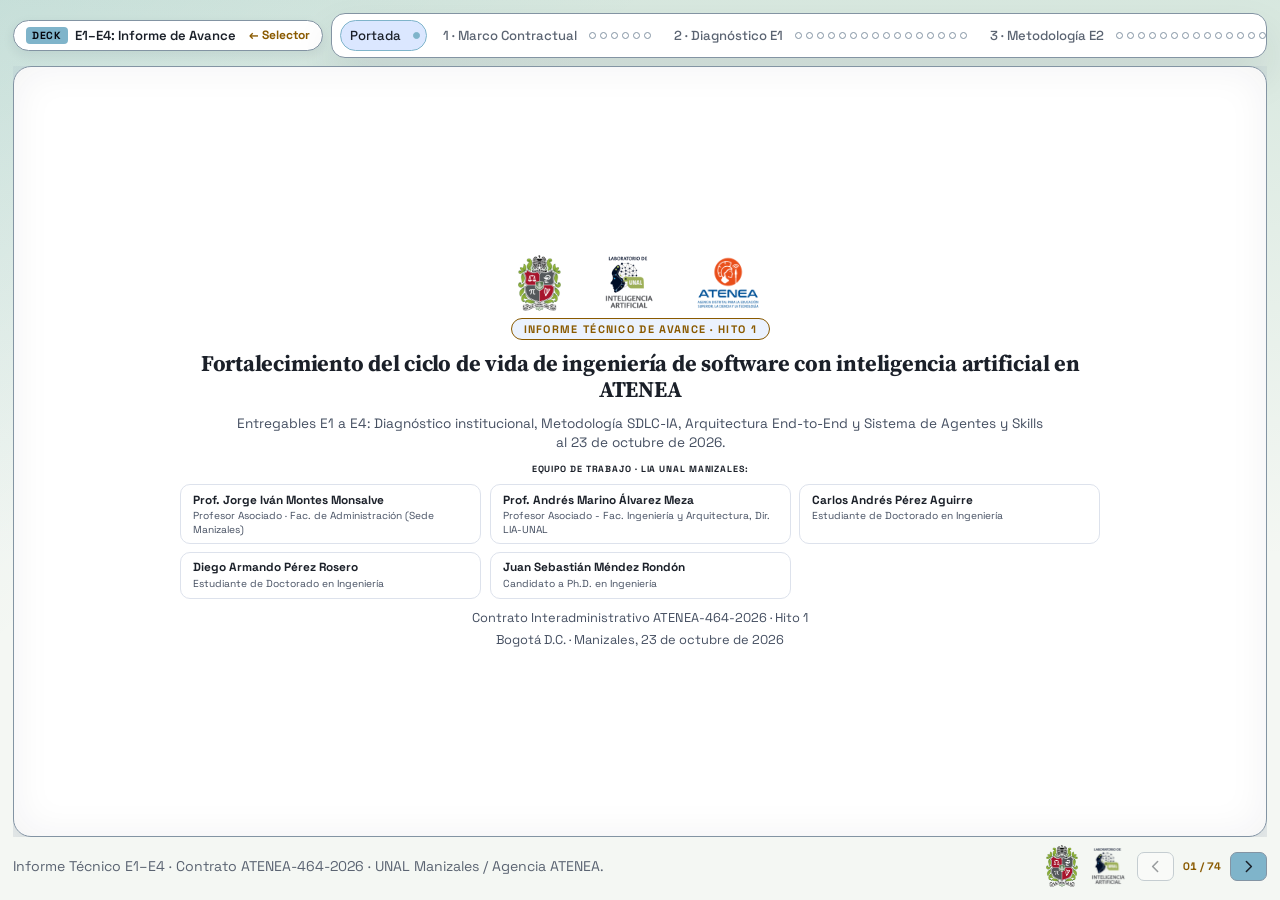
==== commit 42935c8b: "perf(deck): load slide images on demand, ship WebP mockups and deploy only used files Every slide si" ====
--- a/e1-e4.html
+++ b/e1-e4.html
@@ -13,7 +13,7 @@
       href="https://fonts.googleapis.com/css2?family=Space+Grotesk:wght@400;500;700&family=Source+Serif+4:wght@500;700&display=swap"
       rel="stylesheet"
     />
-    <link rel="stylesheet" href="assets/css/styles.css?v=20261023_4" />
+    <link rel="stylesheet" href="assets/css/styles.css?v=20261101_1" />
   </head>
   <body class="view-deck">
     <div class="ambient"></div>
@@ -2027,8 +2027,8 @@
             <figure class="slide-figure">
               <div class="fig-head" style="flex:0 0 auto;padding:4px 10px 2px;">
                 <p class="slide-kicker">2 &middot; Diagnóstico ATENEA (E1)</p>
-                <h2 style="margin-bottom:4px;">Caso de uso priorizado: tres candidatos frente a siete criterios</h2>
-                <p style="font-size:clamp(0.86rem,1.05vw,1rem);line-height:1.4;">La minuta encarga identificar y priorizar el caso de uso (obligación 5); el informe lo deja a ATENEA y aún no está seleccionado.</p>
+                <h2 style="margin-bottom:4px;">Caso de uso priorizado: de tres candidatos a Campus 2600 en Hēma</h2>
+                <p style="font-size:clamp(0.86rem,1.05vw,1rem);line-height:1.4;">La minuta encarga identificar y priorizar el caso de uso (obligación 5). ATENEA eligió Campus 2600 en Hēma el 23 de octubre y lo acotó a la primera transición el 30 de octubre (R5, R6).</p>
               </div>
               <svg viewBox="0 0 1200 540" fill="none" xmlns="http://www.w3.org/2000/svg" role="img" aria-label="Matriz de tres candidatos de caso de uso frente a siete criterios de selección; el informe no puntúa a los candidatos y ATENEA aún no decide">
               <rect x="474" y="8" width="228" height="170" rx="9" fill="#EDF1F7" stroke="#4E93B0" stroke-width="1.4" />
@@ -2047,9 +2047,9 @@
               <text x="752" y="49" fill="#1B2029" font-family="Space Grotesk,sans-serif" font-size="14" font-weight="700">terceros, SICORE</text>
               <text x="752" y="66" fill="#1B2029" font-family="Space Grotesk,sans-serif" font-size="14" font-weight="700">Posmedia</text>
               <text x="720" y="92" fill="#5B6472" font-family="Space Grotesk,sans-serif" font-size="14">Recomendado en el análisis</text>
-              <text x="720" y="109" fill="#5B6472" font-family="Space Grotesk,sans-serif" font-size="14">de inconsistencias (A2); es</text>
-              <text x="720" y="126" fill="#5B6472" font-family="Space Grotesk,sans-serif" font-size="14">el caso de referencia de</text>
-              <text x="720" y="143" fill="#5B6472" font-family="Space Grotesk,sans-serif" font-size="14">los ocho elementos de C3</text>
+              <text x="720" y="109" fill="#5B6472" font-family="Space Grotesk,sans-serif" font-size="14">de inconsistencias (A2)</text>
+              <text x="720" y="126" fill="#5B6472" font-family="Space Grotesk,sans-serif" font-size="14"></text>
+              <text x="720" y="143" fill="#5B6472" font-family="Space Grotesk,sans-serif" font-size="14"></text>
               <rect x="946" y="8" width="228" height="170" rx="9" fill="#EDF1F7" stroke="#4E93B0" stroke-width="1.4" />
               <circle cx="968" cy="32" r="14" fill="#2C6B87" />
               <text x="968" y="38" fill="#FFFFFF" font-family="Space Grotesk,sans-serif" font-size="15" font-weight="700" text-anchor="middle">3</text>
@@ -2108,16 +2108,16 @@
               <circle cx="824.0" cy="459.0" r="11" fill="#FFFFFF" stroke="#9DB7C9" stroke-width="2" stroke-dasharray="4,3" />
               <circle cx="1060.0" cy="459.0" r="11" fill="#FFFFFF" stroke="#9DB7C9" stroke-width="2" stroke-dasharray="4,3" />
               <rect x="16" y="492" width="1158" height="36" rx="8" fill="#FFF7ED" stroke="#DFBD76" stroke-width="1.4" />
-              <text x="30" y="516" fill="#8A5A00" font-family="Space Grotesk,sans-serif" font-size="15" font-weight="700">ATENEA aún no decide: el 14 de octubre se acordó que la Agencia define y comunica el caso de uso (R3, R4).</text>
+              <text x="30" y="516" fill="#8A5A00" font-family="Space Grotesk,sans-serif" font-size="15" font-weight="700">Elegido: Campus 2600 en Hēma el 23 de octubre (R5), acotado el 30 de octubre a la primera transición (R6).</text>
               </svg>
               <p class="fig-caption" style="margin:0;padding:2px 10px 0;font-size:clamp(0.78rem,0.95vw,0.95rem);">Círculo punteado: sin valorar; el informe propone los criterios, pero no puntúa a cada candidato.</p>
               <div class="mobile-alt">
                 <p class="sched-title">Candidatos y criterios</p>
-                <p class="sched-sub">ATENEA aún no decide el caso de uso.</p>
+                <p class="sched-sub">ATENEA eligió Campus 2600 en Hēma (R5, R6).</p>
                 <ol class="slide-list" style="margin:8px 0;">
                   <li><strong>Servicio unificado con Keycloak:</strong> usuarios, roles y permisos de SICORE Posmedia y SICORE CTeI; la líder del equipo lo consideró probable.</li>
-                  <li><strong>Creación de terceros, SICORE Posmedia:</strong> recomendado en el análisis de inconsistencias; es el caso de referencia de los ocho elementos de C3.</li>
-                  <li><strong>SICORE, HEMA o Academia Atenea:</strong> opción general planteada por ATENEA.</li>
+                  <li><strong>Creación de terceros, SICORE Posmedia:</strong> recomendado en el análisis de inconsistencias.</li>
+                  <li><strong>SICORE, HEMA o Academia Atenea:</strong> opción general planteada por ATENEA; de ella salió Campus 2600 en Hēma.</li>
                 </ol>
                 <p class="sched-sub">Siete criterios propuestos (el informe no puntúa a los candidatos):</p>
                 <ol class="slide-list" style="margin:6px 0;">
@@ -2130,7 +2130,7 @@
                   <li>Recorre el ciclo completo hasta el despliegue.</li>
                 </ol>
               </div>
-              <figcaption class="fig-caption">Fuente: §5.4 — Caso de uso institucional: tres candidatos y siete criterios de selección (sin tabla ni figura numerada en el informe)</figcaption>
+              <figcaption class="fig-caption">Fuente: §5.4. Caso de uso institucional: tres candidatos y siete criterios de selección (sin tabla ni figura numerada en el informe)</figcaption>
             </figure>
           </article>
 
@@ -3759,7 +3759,7 @@
                 <ul class="slide-list" style="margin:8px 0;">
                   <li><strong>Herramientas de ATENEA, por función:</strong> gestor documental, herramienta de diseño y sistema de requerimientos o tickets (arriba); gestor de repositorios, integración y entrega y ambientes (abajo).</li>
                   <li><strong>Arnés principal (LIA UNAL):</strong> entorno agéntico, modelos, tablero de estado, gestor de especificaciones, tejedor, memoria persistente y los comandos por etapa.</li>
-                  <li><strong>Por decidir (ámbar):</strong> los modelos, definidos por tarea y validados con los accesos de ATENEA, y la integración y entrega (CI/CD).</li>
+                  <li><strong>Por decidir (ámbar):</strong> los modelos, que ATENEA definirá y a los que puede limitarse la herramienta de código (§5.3), y la integración y entrega (CI/CD).</li>
                   <li><strong>Entrega:</strong> hoy los compilados se entregan a mano a infraestructura.</li>
                 </ul>
               </div>
@@ -3897,112 +3897,56 @@
             </figure>
           </article>
 
-          <!-- E3-4: Levantamiento de los ocho elementos de C3 (Figura 5.2) -->
+          <!-- E3-4: Caso de uso institucional (§5.4) -->
           <article class="slide is-figure-full" data-deck="e1-e4" data-module="e3" data-tone="emerald">
             <figure class="slide-figure">
               <div class="fig-head" style="flex:0 0 auto;padding:4px 10px 2px;">
                 <p class="slide-kicker">4 &middot; Arquitectura del Arnés (E3)</p>
-                <h2 style="margin-bottom:4px;">Levantamiento de C3: ocho elementos del caso de uso de punta a punta y su estado</h2>
-                <p style="font-size:clamp(0.86rem,1.05vw,1rem);line-height:1.4;"><strong>Síntesis (§5.13):</strong> la arquitectura de agentes está establecida; cinco elementos tienen contenido establecido y una parte por levantar; proceso misional e historias se levantan del acta FO_PL_TIC_06 y su prototipo. Siete elementos llevan la marca A: dependen de un insumo de ATENEA.</p>
-              </div>
-              <svg viewBox="-6 -6 1212 464" fill="none" xmlns="http://www.w3.org/2000/svg" role="img" aria-label="Figura 5.2: levantamiento de los ocho elementos de C3, con insumos, estado de cada elemento y resultado">
-<defs><marker id="f52-b" viewBox="0 0 10 10" refX="8" refY="5" markerWidth="6" markerHeight="6" orient="auto-start-reverse"><path d="M 0 1 L 10 5 L 0 9 z" fill="#2C6B87" /></marker></defs>
-<rect x="0" y="30" width="262" height="352" rx="10" fill="#FFFFFF" stroke="#D6DEE8" stroke-width="1.2" />
-<text x="0" y="22" fill="#2C6B87" font-family="Space Grotesk,sans-serif" font-size="15" font-weight="700">Insumos</text>
-<rect x="12" y="44" width="238" height="66" rx="6" fill="#EDF1F7" stroke="#4E93B0" stroke-width="1.4" />
-<text x="131" y="72.0" fill="#1B2029" font-family="Space Grotesk,sans-serif" font-size="14" text-anchor="middle">Acta FO_PL_TIC_06 del módulo</text>
-<text x="131" y="90.0" fill="#1B2029" font-family="Space Grotesk,sans-serif" font-size="14" text-anchor="middle">(HU050)</text>
-<rect x="12" y="130" width="238" height="66" rx="6" fill="#EDF1F7" stroke="#4E93B0" stroke-width="1.4" />
-<text x="131" y="167.0" fill="#1B2029" font-family="Space Grotesk,sans-serif" font-size="14" text-anchor="middle">Prototipo en Figma</text>
-<rect x="12" y="216" width="238" height="66" rx="6" fill="#EDF1F7" stroke="#4E93B0" stroke-width="1.4" />
-<text x="131" y="244.0" fill="#1B2029" font-family="Space Grotesk,sans-serif" font-size="14" text-anchor="middle">Sesiones R2 a R4 y análisis</text>
-<text x="131" y="262.0" fill="#1B2029" font-family="Space Grotesk,sans-serif" font-size="14" text-anchor="middle">de inconsistencias (A2)</text>
-<rect x="12" y="302" width="238" height="66" rx="6" fill="#EDF1F7" stroke="#4E93B0" stroke-width="1.4" />
-<text x="131" y="321.0" fill="#1B2029" font-family="Space Grotesk,sans-serif" font-size="14" text-anchor="middle">Diagnóstico (E1),</text>
-<text x="131" y="339.0" fill="#1B2029" font-family="Space Grotesk,sans-serif" font-size="14" text-anchor="middle">metodología (E2) y agentes</text>
-<text x="131" y="357.0" fill="#1B2029" font-family="Space Grotesk,sans-serif" font-size="14" text-anchor="middle">(E4)</text>
-<path d="M264 206 H306" stroke="#2C6B87" stroke-width="1.8" marker-end="url(#f52-b)" />
-<rect x="308" y="30" width="590" height="352" rx="10" fill="#F8FAFC" stroke="#D6DEE8" stroke-width="1.2" />
-<text x="308" y="22" fill="#2C6B87" font-family="Space Grotesk,sans-serif" font-size="15" font-weight="700">Especificación del caso (secciones 5.5 a 5.12)</text>
-<rect x="324" y="44" width="268" height="66" rx="6" fill="#FFF7ED" stroke="#DFBD76" stroke-width="2" />
-<text x="338" y="71" fill="#2C6B87" font-family="Space Grotesk,sans-serif" font-size="16" font-weight="700">5.5</text>
-<text x="338" y="91" fill="#1B2029" font-family="Space Grotesk,sans-serif" font-size="16" font-weight="700">Proceso misional destino</text>
-<circle cx="580" cy="56" r="5.5" fill="#B71C1C" />
-<circle cx="574" cy="94" r="11" fill="#0B2A4A" />
-<text x="574" y="99" fill="#FFFFFF" font-family="Space Grotesk,sans-serif" font-size="13" font-weight="700" text-anchor="middle">A</text>
-<rect x="324" y="130" width="268" height="66" rx="6" fill="#FFFFFF" stroke="#4E93B0" stroke-width="1.5" />
-<text x="338" y="157" fill="#2C6B87" font-family="Space Grotesk,sans-serif" font-size="16" font-weight="700">5.6</text>
-<text x="338" y="177" fill="#1B2029" font-family="Space Grotesk,sans-serif" font-size="16" font-weight="700">Requisitos</text>
-<circle cx="580" cy="142" r="5.5" fill="#B71C1C" />
-<circle cx="574" cy="180" r="11" fill="#0B2A4A" />
-<text x="574" y="185" fill="#FFFFFF" font-family="Space Grotesk,sans-serif" font-size="13" font-weight="700" text-anchor="middle">A</text>
-<rect x="324" y="216" width="268" height="66" rx="6" fill="#FFF7ED" stroke="#DFBD76" stroke-width="2" />
-<text x="338" y="243" fill="#2C6B87" font-family="Space Grotesk,sans-serif" font-size="16" font-weight="700">5.7</text>
-<text x="338" y="263" fill="#1B2029" font-family="Space Grotesk,sans-serif" font-size="16" font-weight="700">Historias de usuario</text>
-<circle cx="580" cy="228" r="5.5" fill="#B71C1C" />
-<circle cx="574" cy="266" r="11" fill="#0B2A4A" />
-<text x="574" y="271" fill="#FFFFFF" font-family="Space Grotesk,sans-serif" font-size="13" font-weight="700" text-anchor="middle">A</text>
-<rect x="324" y="302" width="268" height="66" rx="6" fill="#FFFFFF" stroke="#4E93B0" stroke-width="1.5" />
-<text x="338" y="329" fill="#2C6B87" font-family="Space Grotesk,sans-serif" font-size="16" font-weight="700">5.12</text>
-<text x="338" y="349" fill="#1B2029" font-family="Space Grotesk,sans-serif" font-size="16" font-weight="700">Criterios de aceptación</text>
-<circle cx="580" cy="314" r="5.5" fill="#B71C1C" />
-<circle cx="574" cy="352" r="11" fill="#0B2A4A" />
-<text x="574" y="357" fill="#FFFFFF" font-family="Space Grotesk,sans-serif" font-size="13" font-weight="700" text-anchor="middle">A</text>
-<rect x="616" y="44" width="268" height="66" rx="6" fill="#E3F0E7" stroke="#1E5631" stroke-width="2" />
-<text x="630" y="71" fill="#2C6B87" font-family="Space Grotesk,sans-serif" font-size="16" font-weight="700">5.8</text>
-<text x="630" y="91" fill="#1B2029" font-family="Space Grotesk,sans-serif" font-size="16" font-weight="700">Arquitectura de agentes</text>
-<rect x="616" y="130" width="268" height="66" rx="6" fill="#FFFFFF" stroke="#4E93B0" stroke-width="1.5" />
-<text x="630" y="157" fill="#2C6B87" font-family="Space Grotesk,sans-serif" font-size="16" font-weight="700">5.9</text>
-<text x="630" y="177" fill="#1B2029" font-family="Space Grotesk,sans-serif" font-size="16" font-weight="700">Flujos</text>
-<circle cx="866" cy="180" r="11" fill="#0B2A4A" />
-<text x="866" y="185" fill="#FFFFFF" font-family="Space Grotesk,sans-serif" font-size="13" font-weight="700" text-anchor="middle">A</text>
-<rect x="616" y="216" width="268" height="66" rx="6" fill="#FFFFFF" stroke="#4E93B0" stroke-width="1.5" />
-<text x="630" y="243" fill="#2C6B87" font-family="Space Grotesk,sans-serif" font-size="16" font-weight="700">5.10</text>
-<text x="630" y="263" fill="#1B2029" font-family="Space Grotesk,sans-serif" font-size="16" font-weight="700">Integraciones</text>
-<circle cx="866" cy="266" r="11" fill="#0B2A4A" />
-<text x="866" y="271" fill="#FFFFFF" font-family="Space Grotesk,sans-serif" font-size="13" font-weight="700" text-anchor="middle">A</text>
-<rect x="616" y="302" width="268" height="66" rx="6" fill="#FFFFFF" stroke="#4E93B0" stroke-width="1.5" />
-<text x="630" y="329" fill="#2C6B87" font-family="Space Grotesk,sans-serif" font-size="16" font-weight="700">5.11</text>
-<text x="630" y="349" fill="#1B2029" font-family="Space Grotesk,sans-serif" font-size="16" font-weight="700">Datos</text>
-<circle cx="866" cy="352" r="11" fill="#0B2A4A" />
-<text x="866" y="357" fill="#FFFFFF" font-family="Space Grotesk,sans-serif" font-size="13" font-weight="700" text-anchor="middle">A</text>
-<path d="M458 110 V128" stroke="#2C6B87" stroke-width="1.8" marker-end="url(#f52-b)" />
-<path d="M458 196 V214" stroke="#2C6B87" stroke-width="1.8" marker-end="url(#f52-b)" />
-<path d="M458 282 V300" stroke="#2C6B87" stroke-width="1.8" marker-end="url(#f52-b)" />
-<path d="M900 140 H940" stroke="#2C6B87" stroke-width="1.8" marker-end="url(#f52-b)" />
-<rect x="942" y="96" width="250" height="88" rx="8" fill="#0B2A4A" stroke="#0B2A4A" stroke-width="1" />
-<text x="1067" y="130" fill="#FFFFFF" font-family="Space Grotesk,sans-serif" font-size="16" font-weight="700" text-anchor="middle">Especificación</text>
-<text x="1067" y="150" fill="#FFFFFF" font-family="Space Grotesk,sans-serif" font-size="16" font-weight="700" text-anchor="middle">End-to-End (anexo E)</text>
-<path d="M1067 186 V258" stroke="#2C6B87" stroke-width="1.8" marker-end="url(#f52-b)" />
-<rect x="942" y="260" width="250" height="88" rx="8" fill="#0B2A4A" stroke="#0B2A4A" stroke-width="1" />
-<text x="1067" y="294" fill="#FFFFFF" font-family="Space Grotesk,sans-serif" font-size="16" font-weight="700" text-anchor="middle">Contratos y</text>
-<text x="1067" y="314" fill="#FFFFFF" font-family="Space Grotesk,sans-serif" font-size="16" font-weight="700" text-anchor="middle">construcción (C4,</text>
-<text x="1067" y="334" fill="#FFFFFF" font-family="Space Grotesk,sans-serif" font-size="16" font-weight="700" text-anchor="middle">capítulo 6)</text>
-<rect x="0" y="424" width="30" height="20" rx="4" fill="#E3F0E7" stroke="#1E5631" stroke-width="1.5" />
-<text x="38" y="440" fill="#1B2029" font-family="Space Grotesk,sans-serif" font-size="15">Establecido</text>
-<rect x="160" y="424" width="30" height="20" rx="4" fill="#FFFFFF" stroke="#4E93B0" stroke-width="1.5" />
-<text x="198" y="440" fill="#1B2029" font-family="Space Grotesk,sans-serif" font-size="15">En parte</text>
-<rect x="294" y="424" width="30" height="20" rx="4" fill="#FFF7ED" stroke="#DFBD76" stroke-width="1.5" />
-<text x="332" y="440" fill="#1B2029" font-family="Space Grotesk,sans-serif" font-size="15">Por levantar</text>
-<rect x="463" y="424" width="30" height="20" rx="4" fill="#EDF1F7" stroke="#4E93B0" stroke-width="1.5" />
-<text x="501" y="440" fill="#1B2029" font-family="Space Grotesk,sans-serif" font-size="15">Insumo</text>
-<circle cx="586" cy="434" r="5.5" fill="#B71C1C" />
-<text x="598" y="440" fill="#1B2029" font-family="Space Grotesk,sans-serif" font-size="15">Aprobación humana</text>
-<circle cx="783" cy="434" r="11" fill="#0B2A4A" />
-<text x="783" y="439" fill="#FFFFFF" font-family="Space Grotesk,sans-serif" font-size="13" font-weight="700" text-anchor="middle">A</text>
-<text x="802" y="440" fill="#1B2029" font-family="Space Grotesk,sans-serif" font-size="15">Insumo de ATENEA</text>
-</svg>
-              <div class="mobile-alt">
-                <p class="sched-title">Ocho elementos de C3</p>
-                <ul class="slide-list" style="margin:8px 0;">
-                  <li><strong>Establecido:</strong> 5.8 Arquitectura de agentes.</li>
-                  <li><strong>En parte:</strong> 5.6 Requisitos, 5.9 Flujos, 5.10 Integraciones, 5.11 Datos y 5.12 Criterios de aceptación.</li>
-                  <li><strong>Por levantar:</strong> 5.5 Proceso misional destino y 5.7 Historias de usuario.</li>
-                  <li><strong>Marca A (insumo de ATENEA):</strong> 5.5, 5.6, 5.7, 5.9, 5.10, 5.11 y 5.12. Los puntos rojos (5.5, 5.6, 5.7 y 5.12) son aprobaciones humanas.</li>
-                  <li><strong>Resultado:</strong> la especificación End-to-End (anexo E), que alimenta los contratos y la construcción (C4, capítulo 6).</li>
-                </ul>
-              </div>
-              <figcaption class="fig-caption">Figura 5.2 — Levantamiento de los ocho elementos de C3: insumos, estado de cada elemento y resultado. Verde: establecido; blanco: en parte; ámbar: por levantar; azul: insumos</figcaption>
+                <h2 style="margin-bottom:4px;">Caso de uso institucional: Campus 2600 en Hēma, primera transición (§5.4)</h2>
+                <p style="font-size:clamp(0.86rem,1.05vw,1rem);line-height:1.4;margin-bottom:2px;"><strong>Selección:</strong> el 23 de octubre de 2026 se escogió una necesidad priorizada por la dirección, representada en un prototipo visual con datos simulados (R5); el 30 de octubre se precisó: módulo Campus 2600 de la plataforma Hēma, del sistema <abbr title="Sistema de Información Core">SICORE</abbr> <abbr title="Ciencia, Tecnología e Innovación">CTeI</abbr>, limitado a los requerimientos ya definidos de la primera transición (R6).</p>
+                <p style="font-size:clamp(0.86rem,1.05vw,1rem);line-height:1.4;margin-bottom:2px;"><strong>Alcance:</strong> sin los temas presupuestales, de monetización o aún no aprobados por el área funcional; el motor de emparejamiento de la segunda transición queda fuera. De Campus solo existe un prototipo interactivo, sin repositorio ni desarrollo. <strong>Insumos:</strong> grabación y transcripción del 30 de octubre, prototipo en Angular y acceso a la plataforma de interoperabilidad, que se pedirá por correo formal.</p>
+              </div>
+              <div class="data-table-wrapper" style="flex:1 1 auto;min-height:0;height:auto;">
+                <table class="data-table" style="font-size:clamp(0.66rem,min(1.2vw,2.0vh),1.5rem);">
+                  <caption>Fuente: §5.4. Los siete criterios de la Universidad aplicados al módulo Campus 2600</caption>
+                  <thead>
+                    <tr>
+                      <th style="width:26%;font-size:0.82em;">Criterio</th>
+                      <th style="font-size:0.82em;">Cómo lo cumple Campus 2600</th>
+                    </tr>
+                  </thead>
+                  <tbody>
+                    <tr>
+                      <td data-label="Criterio"><strong>1. Valor institucional</strong></td>
+                      <td data-label="Cómo lo cumple Campus 2600">Gestiona la asignación y la ejecución de servicios especializados que dos integradores prestan a emprendimientos y empresas de Bogotá</td>
+                    </tr>
+                    <tr>
+                      <td data-label="Criterio"><strong>2. Viabilidad en plazo y equipo</strong></td>
+                      <td data-label="Cómo lo cumple Campus 2600">El prototipo interactivo contiene reglas de negocio ya definidas y John actúa como usuario funcional (R5, R6)</td>
+                    </tr>
+                    <tr>
+                      <td data-label="Criterio"><strong>3. Especificación y diseño</strong></td>
+                      <td data-label="Cómo lo cumple Campus 2600">El prototipo muestra pantallas, flujo de navegación y formularios de postulación; no hay historias de usuario de Campus</td>
+                    </tr>
+                    <tr>
+                      <td data-label="Criterio"><strong>4. Verificabilidad y pruebas</strong></td>
+                      <td data-label="Cómo lo cumple Campus 2600">Prerrequisitos por etapa, votación de los jurados, circuito de firmas y cálculo de brechas permiten contratos verificables y pruebas automatizadas</td>
+                    </tr>
+                    <tr>
+                      <td data-label="Criterio"><strong>5. Protección de datos</strong></td>
+                      <td data-label="Cómo lo cumple Campus 2600">El prototipo usa datos simulados; los agentes no necesitan datos personales reales</td>
+                    </tr>
+                    <tr>
+                      <td data-label="Criterio"><strong>6. Aislamiento de la migración</strong></td>
+                      <td data-label="Cómo lo cumple Campus 2600">Sus reglas funcionales no dependen de la migración de la infraestructura base</td>
+                    </tr>
+                    <tr>
+                      <td data-label="Criterio"><strong>7. Ciclo completo</strong></td>
+                      <td data-label="Cómo lo cumple Campus 2600">Va de la postulación de la entidad a los informes de avance de los integradores, que el gestor valida o devuelve</td>
+                    </tr>
+                  </tbody>
+                </table>
+              </div>
             </figure>
           </article>
 
@@ -4011,156 +3955,56 @@
             <figure class="slide-figure">
               <div class="fig-head" style="flex:0 0 auto;padding:4px 10px 2px;">
                 <p class="slide-kicker">4 &middot; Arquitectura del Arnés (E3)</p>
-                <h2 style="margin-bottom:4px;">Proceso misional destino: Campus 2600 en Hēma (§5.6)</h2>
-                <p style="font-size:clamp(0.86rem,1.05vw,1rem);line-height:1.4;"><strong>¿Qué es?</strong> La estrategia Campus 2600 (CTIB Bogotá-Región) integrada en la plataforma distrital Hēma en SICORE CTeI. <span class="pill pill--ok" style="background:#1B6B3A;color:#fff;padding:2px 8px;border-radius:12px;font-size:0.75rem;font-weight:700;">Seleccionado</span> <strong>Insumos recibidos:</strong> Arquitectura Empresarial, Brief GovTech, Esquema PPTX, credenciales VPN y acceso a pruebas Hēma.</p>
-              </div>
-              <svg viewBox="-6 -6 1212 496" fill="none" xmlns="http://www.w3.org/2000/svg" role="img" aria-label="Tabla 5.2: cuatro etapas del levantamiento del proceso misional destino, con actor, insumo y resultado de cada una">
-<defs><marker id="f52p-b" viewBox="0 0 10 10" refX="8" refY="5" markerWidth="6" markerHeight="6" orient="auto-start-reverse"><path d="M 0 1 L 10 5 L 0 9 z" fill="#2C6B87" /></marker></defs>
-<rect x="0" y="0" width="276" height="410" rx="8" fill="#F8FAFC" stroke="#7FB4CA" stroke-width="1.6" />
-<rect x="14" y="14" width="44" height="44" rx="9" fill="#7FB4CA" stroke="#7FB4CA" stroke-width="0" />
-<text x="36" y="46" fill="#06080F" font-family="Space Grotesk,sans-serif" font-size="26" font-weight="700" text-anchor="middle">1</text>
-<text x="70" y="44" fill="#1B2029" font-family="Space Grotesk,sans-serif" font-size="20" font-weight="700">Alcance</text>
-<text x="14" y="84" fill="#2C6B87" font-family="Space Grotesk,sans-serif" font-size="13" font-weight="700" letter-spacing="1">ACTOR</text>
-<text x="14" y="106" fill="#1B2029" font-family="Space Grotesk,sans-serif" font-size="16">Líder de producto y área de</text>
-<text x="14" y="126" fill="#1B2029" font-family="Space Grotesk,sans-serif" font-size="16">negocio</text>
-<text x="14" y="164" fill="#2C6B87" font-family="Space Grotesk,sans-serif" font-size="13" font-weight="700" letter-spacing="1">INSUMO</text>
-<text x="14" y="186" fill="#1B2029" font-family="Space Grotesk,sans-serif" font-size="16">Acta FO_PL_TIC_06 del módulo</text>
-<text x="14" y="206" fill="#1B2029" font-family="Space Grotesk,sans-serif" font-size="16">y prototipo en Figma</text>
-<text x="14" y="244" fill="#2C6B87" font-family="Space Grotesk,sans-serif" font-size="13" font-weight="700" letter-spacing="1">RESULTADO</text>
-<text x="14" y="266" fill="#1B2029" font-family="Space Grotesk,sans-serif" font-size="16">Actores del proceso y punto</text>
-<text x="14" y="286" fill="#1B2029" font-family="Space Grotesk,sans-serif" font-size="16">en el que interviene el</text>
-<text x="14" y="306" fill="#1B2029" font-family="Space Grotesk,sans-serif" font-size="16">módulo</text>
-<path d="M278 205 H306" stroke="#2C6B87" stroke-width="2" marker-end="url(#f52p-b)" />
-<rect x="308" y="0" width="276" height="410" rx="8" fill="#F8FAFC" stroke="#7FB4CA" stroke-width="1.6" />
-<rect x="322" y="14" width="44" height="44" rx="9" fill="#7FB4CA" stroke="#7FB4CA" stroke-width="0" />
-<text x="344" y="46" fill="#06080F" font-family="Space Grotesk,sans-serif" font-size="26" font-weight="700" text-anchor="middle">2</text>
-<text x="378" y="44" fill="#1B2029" font-family="Space Grotesk,sans-serif" font-size="20" font-weight="700">Proceso actual</text>
-<text x="322" y="84" fill="#2C6B87" font-family="Space Grotesk,sans-serif" font-size="13" font-weight="700" letter-spacing="1">ACTOR</text>
-<text x="322" y="106" fill="#1B2029" font-family="Space Grotesk,sans-serif" font-size="16">Área de negocio</text>
-<text x="322" y="144" fill="#2C6B87" font-family="Space Grotesk,sans-serif" font-size="13" font-weight="700" letter-spacing="1">INSUMO</text>
-<text x="322" y="166" fill="#1B2029" font-family="Space Grotesk,sans-serif" font-size="16">Operación vigente de la</text>
-<text x="322" y="186" fill="#1B2029" font-family="Space Grotesk,sans-serif" font-size="16">liquidación de apoyos</text>
-<text x="322" y="206" fill="#1B2029" font-family="Space Grotesk,sans-serif" font-size="16">económicos</text>
-<text x="322" y="244" fill="#2C6B87" font-family="Space Grotesk,sans-serif" font-size="13" font-weight="700" letter-spacing="1">RESULTADO</text>
-<text x="322" y="266" fill="#1B2029" font-family="Space Grotesk,sans-serif" font-size="16">Diagrama de carriles del</text>
-<text x="322" y="286" fill="#1B2029" font-family="Space Grotesk,sans-serif" font-size="16">proceso actual, con usuarios</text>
-<text x="322" y="306" fill="#1B2029" font-family="Space Grotesk,sans-serif" font-size="16">y volumen</text>
-<path d="M586 205 H614" stroke="#2C6B87" stroke-width="2" marker-end="url(#f52p-b)" />
-<rect x="616" y="0" width="276" height="410" rx="8" fill="#F8FAFC" stroke="#7FB4CA" stroke-width="1.6" />
-<rect x="630" y="14" width="44" height="44" rx="9" fill="#7FB4CA" stroke="#7FB4CA" stroke-width="0" />
-<text x="652" y="46" fill="#06080F" font-family="Space Grotesk,sans-serif" font-size="26" font-weight="700" text-anchor="middle">3</text>
-<text x="686" y="44" fill="#1B2029" font-family="Space Grotesk,sans-serif" font-size="20" font-weight="700">Proceso destino</text>
-<text x="630" y="84" fill="#2C6B87" font-family="Space Grotesk,sans-serif" font-size="13" font-weight="700" letter-spacing="1">ACTOR</text>
-<text x="630" y="106" fill="#1B2029" font-family="Space Grotesk,sans-serif" font-size="16">Área de negocio, líder de</text>
-<text x="630" y="126" fill="#1B2029" font-family="Space Grotesk,sans-serif" font-size="16">producto y Universidad</text>
-<text x="630" y="164" fill="#2C6B87" font-family="Space Grotesk,sans-serif" font-size="13" font-weight="700" letter-spacing="1">INSUMO</text>
-<text x="630" y="186" fill="#1B2029" font-family="Space Grotesk,sans-serif" font-size="16">Proceso actual y requisitos</text>
-<text x="630" y="206" fill="#1B2029" font-family="Space Grotesk,sans-serif" font-size="16">(§5.6)</text>
-<text x="630" y="244" fill="#2C6B87" font-family="Space Grotesk,sans-serif" font-size="13" font-weight="700" letter-spacing="1">RESULTADO</text>
-<text x="630" y="266" fill="#1B2029" font-family="Space Grotesk,sans-serif" font-size="16">Diagrama de carriles con el</text>
-<text x="630" y="286" fill="#1B2029" font-family="Space Grotesk,sans-serif" font-size="16">módulo en operación</text>
-<path d="M894 205 H922" stroke="#2C6B87" stroke-width="2" marker-end="url(#f52p-b)" />
-<rect x="924" y="0" width="276" height="410" rx="8" fill="#F8FAFC" stroke="#7FB4CA" stroke-width="1.6" />
-<rect x="938" y="14" width="44" height="44" rx="9" fill="#7FB4CA" stroke="#7FB4CA" stroke-width="0" />
-<text x="960" y="46" fill="#06080F" font-family="Space Grotesk,sans-serif" font-size="26" font-weight="700" text-anchor="middle">4</text>
-<text x="994" y="44" fill="#1B2029" font-family="Space Grotesk,sans-serif" font-size="20" font-weight="700">Validación</text>
-<text x="938" y="84" fill="#2C6B87" font-family="Space Grotesk,sans-serif" font-size="13" font-weight="700" letter-spacing="1">ACTOR</text>
-<text x="938" y="106" fill="#1B2029" font-family="Space Grotesk,sans-serif" font-size="16">Las seis firmas del formato</text>
-<text x="938" y="126" fill="#1B2029" font-family="Space Grotesk,sans-serif" font-size="16">institucional: líder de</text>
-<text x="938" y="146" fill="#1B2029" font-family="Space Grotesk,sans-serif" font-size="16">producto, líder técnico,</text>
-<text x="938" y="166" fill="#1B2029" font-family="Space Grotesk,sans-serif" font-size="16">operaciones, TIC, financiera</text>
-<text x="938" y="186" fill="#1B2029" font-family="Space Grotesk,sans-serif" font-size="16">y negocio</text>
-<text x="938" y="224" fill="#2C6B87" font-family="Space Grotesk,sans-serif" font-size="13" font-weight="700" letter-spacing="1">INSUMO</text>
-<text x="938" y="246" fill="#1B2029" font-family="Space Grotesk,sans-serif" font-size="16">Diagramas de las etapas 2 y</text>
-<text x="938" y="266" fill="#1B2029" font-family="Space Grotesk,sans-serif" font-size="16">3</text>
-<text x="938" y="304" fill="#2C6B87" font-family="Space Grotesk,sans-serif" font-size="13" font-weight="700" letter-spacing="1">RESULTADO</text>
-<text x="938" y="326" fill="#1B2029" font-family="Space Grotesk,sans-serif" font-size="16">Proceso aprobado, base de</text>
-<text x="938" y="346" fill="#1B2029" font-family="Space Grotesk,sans-serif" font-size="16">los criterios de punta a</text>
-<text x="938" y="366" fill="#1B2029" font-family="Space Grotesk,sans-serif" font-size="16">punta (§5.12)</text>
-<rect x="0" y="424" width="1200" height="50" rx="8" fill="#FFF7ED" stroke="#DFBD76" stroke-width="1.4" />
-<text x="16" y="455" fill="#7A4E00" font-family="Space Grotesk,sans-serif" font-size="16">El proceso se describe en dos estados, el actual y el que resulta con el módulo en operación, y se valida con el negocio.</text>
-</svg>
-              <div class="mobile-alt">
-                <p class="sched-title">Proceso misional destino</p>
-                <ul class="slide-list" style="margin:8px 0;">
-                  <li><strong>1. Alcance</strong> (líder de producto y área de negocio): del acta FO_PL_TIC_06 y el prototipo en Figma salen los actores y el punto en que interviene el módulo.</li>
-                  <li><strong>2. Proceso actual</strong> (área de negocio): diagrama de carriles de la operación vigente, con usuarios y volumen.</li>
-                  <li><strong>3. Proceso destino</strong> (negocio, líder de producto y Universidad): diagrama de carriles con el módulo en operación, a partir del proceso actual y los requisitos (§5.6).</li>
-                  <li><strong>4. Validación</strong> (las seis firmas del formato institucional: líder de producto, líder técnico, operaciones, TIC, financiera y negocio): proceso aprobado, base de los criterios de punta a punta (§5.12).</li>
-                </ul>
-              </div>
-              <figcaption class="fig-caption">Tabla 5.2 — Levantamiento del proceso misional destino: etapa, actor, insumo y resultado</figcaption>
-            </figure>
-          </article>
-
-          <!-- E3-6: Requisitos (Tabla 5.3) [c3-requisitos] -->
-          <article class="slide is-figure-wide" data-deck="e1-e4" data-module="e3" data-item="c3-requisitos">
-            <div class="slide-content">
-              <p class="slide-kicker">4 &middot; Arquitectura del Arnés (E3)</p>
-              <h2>Requisitos: los no funcionales ya están fijados</h2>
-              <ul class="slide-list">
-                <li>
-                  <strong>¿Qué es?</strong> la especificación separa requisitos funcionales y no funcionales, numerados; los funcionales se convierten en un PRD que aprueba el líder de producto.
-                </li>
-                <li>
-                  <strong>Estado:</strong> <span class="pill pill--partial">En parte</span> los siete no funcionales se fijan desde el diagnóstico y la metodología; los funcionales (RF-01…) están por levantar.
-                </li>
-                <li>
-                  <strong>ATENEA aporta</strong> el acta FO_PL_TIC_06 del módulo (doce o más páginas) y su prototipo en Figma.
-                </li>
-              </ul>
-            </div>
-            <figure class="slide-figure">
-              <div class="data-table-wrapper">
-                <table class="data-table" style="font-size:clamp(0.7rem,min(1.4vw,2.5vh),1.5rem);">
-                  <caption>Tabla 5.3 — Requisitos del caso de uso: identificador, requisito y origen</caption>
+                <h2 style="margin-bottom:4px;">Proceso misional destino: seis etapas de Campus 2600 en Hēma (§5.5)</h2>
+                <p style="font-size:clamp(0.86rem,1.05vw,1rem);line-height:1.4;margin-bottom:2px;"><strong>Integradores:</strong> CEIBA y CONNECT (Connect Bogotá) prestan los servicios del directorio, hoy en catálogos de Excel; la bolsa se reparte 60&nbsp;% para Ceiba y 40&nbsp;% para Connect (R6). <strong>Prototipo:</strong> convocatoria de un año prorrogable con tres tipologías (<abbr title="Empresas de Base Científica y Tecnológica">EBCT</abbr> hasta $120.000.000, <abbr title="Empresas de Alto Impacto">EAI</abbr> hasta $50.000.000 y MiPymes hasta $25.000.000 COP); los topes son temas presupuestales fuera del alcance mientras el área funcional no los defina.</p>
+              </div>
+              <div class="data-table-wrapper" style="flex:1 1 auto;min-height:0;height:auto;">
+                <table class="data-table" style="font-size:clamp(0.66rem,min(1.2vw,2.0vh),1.5rem);">
+                  <caption>Tabla 5.2 — Etapas del proceso misional de Campus 2600 en Hēma: etapa, actores, insumo y resultado</caption>
                   <thead>
                     <tr>
-                      <th style="width:13%;font-size:0.82em;">ID</th>
-                      <th style="font-size:0.82em;">Requisito</th>
-                      <th style="width:24%;font-size:0.82em;">Origen</th>
+                      <th style="width:15%;font-size:0.82em;">Etapa</th>
+                      <th style="width:20%;font-size:0.82em;">Actores</th>
+                      <th style="width:30%;font-size:0.82em;">Insumos</th>
+                      <th style="font-size:0.82em;">Resultados</th>
                     </tr>
                   </thead>
                   <tbody>
                     <tr>
-                      <td data-label="ID"><strong>RNF-01</strong></td>
-                      <td data-label="Requisito">El módulo se construye sobre la plataforma vigente: Angular 13, Java 17 con Spring Boot 3 y Oracle Autonomous</td>
-                      <td data-label="Origen">Tabla 3.4</td>
-                    </tr>
-                    <tr>
-                      <td data-label="ID"><strong>RNF-02</strong></td>
-                      <td data-label="Requisito">Ningún dato personal llega al modelo; del sistema solo se usa la estructura de la base de datos</td>
-                      <td data-label="Origen">Tabla 3.12</td>
-                    </tr>
-                    <tr>
-                      <td data-label="ID"><strong>RNF-03</strong></td>
-                      <td data-label="Requisito">Las pruebas y el contexto del modelo usan datos sintéticos</td>
-                      <td data-label="Origen">Criterio 9, Tabla 4.4</td>
-                    </tr>
-                    <tr>
-                      <td data-label="ID"><strong>RNF-04</strong></td>
-                      <td data-label="Requisito">No hay secretos ni credenciales en el código ni en el contexto enviado al modelo</td>
-                      <td data-label="Origen">Criterio 8, Tabla 4.4</td>
-                    </tr>
-                    <tr>
-                      <td data-label="ID"><strong>RNF-05</strong></td>
-                      <td data-label="Requisito">Las dependencias no tienen vulnerabilidades críticas ni altas conocidas</td>
-                      <td data-label="Origen">Criterio 7, Tabla 4.4</td>
-                    </tr>
-                    <tr>
-                      <td data-label="ID"><strong>RNF-06</strong></td>
-                      <td data-label="Requisito">La traza requisito, historia, contrato, código y prueba queda completa y sirve de soporte ante la Contraloría</td>
-                      <td data-label="Origen">Criterio 4, Tabla 4.4 y §6.9</td>
-                    </tr>
-                    <tr>
-                      <td data-label="ID"><strong>RNF-07</strong></td>
-                      <td data-label="Requisito">El acceso a la base de datos y a los ambientes se hace por la VPN institucional</td>
-                      <td data-label="Origen">Tabla 3.4</td>
-                    </tr>
-                    <tr>
-                      <td data-label="ID"><strong>RF-01…</strong></td>
-                      <td data-label="Requisito">Requisitos funcionales del módulo</td>
-                      <td data-label="Origen"><span class="pill pill--todo">Por levantar</span> del acta FO_PL_TIC_06</td>
+                      <td data-label="Etapa"><strong>1. Directorio y catálogo</strong></td>
+                      <td data-label="Actores">Gestor Hēma e integradores</td>
+                      <td data-label="Insumos">Caracterización de actores; catálogos de los integradores, hoy en Excel, cargados con una plantilla de las variables de Ecosistema</td>
+                      <td data-label="Resultados">Catálogo de servicios Campus en una versión aprobada</td>
+                    </tr>
+                    <tr>
+                      <td data-label="Etapa"><strong>2. Postulación técnica</strong></td>
+                      <td data-label="Actores">Emprendimiento o spin-off y gestor de Campus</td>
+                      <td data-label="Insumos">Operación primaria, con documentos habilitantes, y secundaria, con foco estratégico, antecedentes legales y <abbr title="Sistema de Administración del Riesgo de Lavado de Activos y de la Financiación del Terrorismo">SARLAFT</abbr></td>
+                      <td data-label="Resultados">Radicado (ejemplo: RAD-OP1-2024-00145); el gestor aprueba, pide subsanación o rechaza cada etapa</td>
+                    </tr>
+                    <tr>
+                      <td data-label="Etapa"><strong>3. Calificación y filtro</strong></td>
+                      <td data-label="Actores">Evaluación técnica y panel de tres jurados</td>
+                      <td data-label="Insumos">Expediente y criterios técnicos; documentos <abbr title="Sistema de Administración del Riesgo de Lavado de Activos y de la Financiación del Terrorismo">SARLAFT</abbr> gestionados en paralelo</td>
+                      <td data-label="Resultados">Puntaje con mínimo exigido (ejemplo del prototipo: 87/100); cada criterio con al menos dos votos de tres; formalización con <abbr title="Sistema de Administración del Riesgo de Lavado de Activos y de la Financiación del Terrorismo">SARLAFT</abbr> cumplido</td>
+                    </tr>
+                    <tr>
+                      <td data-label="Etapa"><strong>4. Diagnóstico de brechas</strong></td>
+                      <td data-label="Actores">Entidad, gestor y, si se requiere, panel de expertos</td>
+                      <td data-label="Insumos">Autodiagnóstico de la entidad y diagnóstico del gestor</td>
+                      <td data-label="Resultados">Diferencia (Δ) con el promedio de las evaluaciones; brechas, criticidad y servicios propuestos</td>
+                    </tr>
+                    <tr>
+                      <td data-label="Etapa"><strong>5. Hoja de ruta y firmas</strong></td>
+                      <td data-label="Actores">Gestor, financiero, emprendedor, integradores, gerente y supervisor del convenio</td>
+                      <td data-label="Insumos">Brechas, versión aprobada del catálogo y presupuesto de la tipología, repartido 60&nbsp;% Ceiba y 40&nbsp;% Connect</td>
+                      <td data-label="Resultados">Hoja de ruta firmada por hash y congelada; si alguien la rechaza, vuelve a la etapa de ficha</td>
+                    </tr>
+                    <tr>
+                      <td data-label="Etapa"><strong>6. Ejecución y cierre</strong></td>
+                      <td data-label="Actores">Integrador asignado (Ceiba o Connect) y gestor</td>
+                      <td data-label="Insumos">Hoja de ruta congelada</td>
+                      <td data-label="Resultados">Plan de trabajo revisado por el gestor e informes de avance que el gestor valida o devuelve</td>
                     </tr>
                   </tbody>
                 </table>
@@ -4168,77 +4012,191 @@
             </figure>
           </article>
 
+          <!-- E3-6: Requisitos (Tabla 5.3) [c3-requisitos] -->
+          <article class="slide is-figure-full" data-deck="e1-e4" data-module="e3" data-item="c3-requisitos" data-tone="emerald">
+            <figure class="slide-figure">
+              <div class="fig-head" style="flex:0 0 auto;padding:4px 10px 2px;">
+                <p class="slide-kicker">4 &middot; Arquitectura del Arnés (E3)</p>
+                <h2 style="margin-bottom:4px;">Requisitos: seis no funcionales y doce funcionales del caso (§5.6)</h2>
+              </div>
+              <div class="data-table-wrapper" style="flex:1 1 auto;min-height:0;height:auto;">
+                <table class="data-table" style="font-size:clamp(0.6rem,min(1.05vw,1.7vh),1.3rem);line-height:1.2;">
+                  <caption>Tabla 5.3 — Requisitos del caso de uso Campus 2600: identificador, descripción y origen</caption>
+                  <thead>
+                    <tr>
+                      <th style="width:8%;font-size:0.82em;">ID</th>
+                      <th style="font-size:0.82em;">Requisito</th>
+                      <th style="width:15%;font-size:0.82em;">Origen</th>
+                    </tr>
+                  </thead>
+                  <tbody>
+                    <tr>
+                      <td data-label="ID"><strong>RNF-01</strong></td>
+                      <td data-label="Requisito">Integración en la plataforma existente: SICORE usa Angular 13, Java 17 con Spring Boot 3 y persistencia relacional</td>
+                      <td data-label="Origen">A5, R2; R6</td>
+                    </tr>
+                    <tr>
+                      <td data-label="ID"><strong>RNF-02</strong></td>
+                      <td data-label="Requisito">Ningún dato confidencial o societario sensible llega a los prompts; las pruebas usan datos sintéticos</td>
+                      <td data-label="Origen">Tabla 3.12 (A1)</td>
+                    </tr>
+                    <tr>
+                      <td data-label="ID"><strong>RNF-03</strong></td>
+                      <td data-label="Requisito">Segregación <abbr title="Control de acceso basado en roles">RBAC</abbr>: el postulante no ve los valores, el financiero ve todo y cada integrador ve solo sus servicios</td>
+                      <td data-label="Origen">R6</td>
+                    </tr>
+                    <tr>
+                      <td data-label="ID"><strong>RNF-04</strong></td>
+                      <td data-label="Requisito">Cada firma de la hoja de ruta se registra con un hash (SHA-256 en la pantalla del prototipo)</td>
+                      <td data-label="Origen">R6</td>
+                    </tr>
+                    <tr>
+                      <td data-label="ID"><strong>RNF-05</strong></td>
+                      <td data-label="Requisito">Trazabilidad auditable ante la Contraloría Distrital entre postulación, diagnóstico, firmas y desembolsos</td>
+                      <td data-label="Origen">Requerimiento (A2)</td>
+                    </tr>
+                    <tr>
+                      <td data-label="ID"><strong>RNF-06</strong></td>
+                      <td data-label="Requisito">Validación de topes y transiciones de estado en menos de 500 milisegundos</td>
+                      <td data-label="Origen">UNAL; por validar</td>
+                    </tr>
+                    <tr>
+                      <td data-label="ID"><strong>RF-01</strong></td>
+                      <td data-label="Requisito">Carga masiva del catálogo con la plantilla de Ecosistema, filtro Campus y versión aprobada por acta (ACTA-CAT-2026-002 en el prototipo)</td>
+                      <td data-label="Origen">R6</td>
+                    </tr>
+                    <tr>
+                      <td data-label="ID"><strong>RF-02</strong></td>
+                      <td data-label="Requisito">Postulación en operación primaria y secundaria (<abbr title="Sistema de Administración del Riesgo de Lavado de Activos y de la Financiación del Terrorismo">SARLAFT</abbr>); el gestor aprueba, pide subsanación o rechaza; sin prerrequisitos no se continúa</td>
+                      <td data-label="Origen">R6</td>
+                    </tr>
+                    <tr>
+                      <td data-label="ID"><strong>RF-03</strong></td>
+                      <td data-label="Requisito">Puntaje con mínimo exigido y panel de tres jurados, cada criterio con dos votos de tres; <abbr title="Sistema de Administración del Riesgo de Lavado de Activos y de la Financiación del Terrorismo">SARLAFT</abbr> en paralelo, requisito para la formalización</td>
+                      <td data-label="Origen">R6</td>
+                    </tr>
+                    <tr>
+                      <td data-label="ID"><strong>RF-04</strong></td>
+                      <td data-label="Requisito">Autodiagnóstico, diagnóstico del gestor con posible panel de expertos y Δ con el promedio de las evaluaciones</td>
+                      <td data-label="Origen">R6</td>
+                    </tr>
+                    <tr>
+                      <td data-label="ID"><strong>RF-05</strong></td>
+                      <td data-label="Requisito">Matriz de criticidad: brechas con su criticidad y los servicios propuestos del catálogo</td>
+                      <td data-label="Origen">R6</td>
+                    </tr>
+                    <tr>
+                      <td data-label="ID"><strong>RF-06</strong></td>
+                      <td data-label="Requisito">El costo total de los servicios no excede el techo de la tipología ($120M, $50M, $25M)</td>
+                      <td data-label="Origen">R6; por confirmar</td>
+                    </tr>
+                    <tr>
+                      <td data-label="ID"><strong>RF-07</strong></td>
+                      <td data-label="Requisito">Hojas de ruta parciales cuando la solución de una brecha condiciona las demás</td>
+                      <td data-label="Origen">R6</td>
+                    </tr>
+                    <tr>
+                      <td data-label="ID"><strong>RF-08</strong></td>
+                      <td data-label="Requisito">Firmas por hash del financiero, el emprendedor, los integradores, el gerente y el supervisor, que hoy van por correo</td>
+                      <td data-label="Origen">R6</td>
+                    </tr>
+                    <tr>
+                      <td data-label="ID"><strong>RF-09</strong></td>
+                      <td data-label="Requisito">Si algún firmante la rechaza, la hoja de ruta regresa a la etapa de ficha</td>
+                      <td data-label="Origen">R6</td>
+                    </tr>
+                    <tr>
+                      <td data-label="ID"><strong>RF-10</strong></td>
+                      <td data-label="Requisito">Hoja de ruta inmutable tras la última firma, vinculada a la versión del catálogo activo</td>
+                      <td data-label="Origen">R6</td>
+                    </tr>
+                    <tr>
+                      <td data-label="ID"><strong>RF-11</strong></td>
+                      <td data-label="Requisito">Plan de trabajo de los integradores con validación obligatoria del gestor de Campus</td>
+                      <td data-label="Origen">R6</td>
+                    </tr>
+                    <tr>
+                      <td data-label="ID"><strong>RF-12</strong></td>
+                      <td data-label="Requisito">Informes de avance que el gestor valida o devuelve</td>
+                      <td data-label="Origen">R6</td>
+                    </tr>
+                  </tbody>
+                </table>
+              </div>
+            </figure>
+          </article>
+
           <!-- E3-7: Historias de usuario (Tabla 5.4) [c3-historias] -->
           <article class="slide is-figure-full" data-deck="e1-e4" data-module="e3" data-item="c3-historias" data-tone="emerald">
             <figure class="slide-figure">
               <div class="fig-head" style="flex:0 0 auto;padding:4px 10px 2px;">
                 <p class="slide-kicker">4 &middot; Arquitectura del Arnés (E3)</p>
-                <h2 style="margin-bottom:4px;">Historias de usuario: cinco reglas que cumple cada historia del caso (§5.7)</h2>
-                <p style="font-size:clamp(0.86rem,1.05vw,1rem);line-height:1.4;"><strong>¿Qué es?</strong> hoy el requerimiento es un acta extensa que funciona como épica, sin historias ni criterios separados; el agente de historias la descompone. <span class="pill pill--todo">Por levantar</span> <strong>ATENEA aporta</strong> el acta (historia 20240904_HU050_Terceros_ATENEA).</p>
-              </div>
-              <svg viewBox="-6 -6 1212 456" fill="none" xmlns="http://www.w3.org/2000/svg" role="img" aria-label="Tabla 5.4: anatomía de una historia de usuario del caso con cinco reglas, cómo se cumple cada una y quién la aprueba">
-<defs><marker id="f54-b" viewBox="0 0 10 10" refX="8" refY="5" markerWidth="6" markerHeight="6" orient="auto-start-reverse"><path d="M 0 1 L 10 5 L 0 9 z" fill="#2C6B87" /></marker></defs>
-<rect x="0" y="40" width="280" height="130" rx="8" fill="#EDF1F7" stroke="#4E93B0" stroke-width="1.6" />
-<text x="140" y="66" fill="#2C6B87" font-family="Space Grotesk,sans-serif" font-size="16" font-weight="700" text-anchor="middle">Hoy: un acta extensa</text>
-<text x="140" y="92" fill="#1B2029" font-family="Space Grotesk,sans-serif" font-size="13.5" text-anchor="middle">Acta FO_PL_TIC_06 del módulo:</text>
-<text x="140" y="110" fill="#1B2029" font-family="Space Grotesk,sans-serif" font-size="13.5" text-anchor="middle">funciona como épica (historia</text>
-<text x="140" y="128" fill="#1B2029" font-family="Space Grotesk,sans-serif" font-size="13.5" text-anchor="middle">20240904_HU050_Terceros_ATENEA)</text>
-<path d="M140 172 V228" stroke="#2C6B87" stroke-width="2" marker-end="url(#f54-b)" />
-<text x="150" y="205" fill="#2C6B87" font-family="Space Grotesk,sans-serif" font-size="14">se descompone</text>
-<rect x="0" y="230" width="280" height="90" rx="8" fill="#E3F0E7" stroke="#1E5631" stroke-width="1.8" />
-<text x="140" y="258" fill="#1B2029" font-family="Space Grotesk,sans-serif" font-size="17" font-weight="700" text-anchor="middle">Agente de historias</text>
-<text x="140" y="282" fill="#5B6472" font-family="Space Grotesk,sans-serif" font-size="14" text-anchor="middle">épicas e historias</text>
-<text x="140" y="302" fill="#5B6472" font-family="Space Grotesk,sans-serif" font-size="14" text-anchor="middle">que cumplen cinco reglas</text>
-<path d="M282 275 H326" stroke="#2C6B87" stroke-width="2" marker-end="url(#f54-b)" />
-<rect x="330" y="0" width="870" height="440" rx="10" fill="#F8FAFC" stroke="#7AA89F" stroke-width="1.8" />
-<rect x="330" y="0" width="870" height="44" rx="10" fill="#7AA89F" stroke="#7AA89F" stroke-width="0" />
-<text x="348" y="29" fill="#06080F" font-family="Space Grotesk,sans-serif" font-size="19" font-weight="700">Historia de usuario del caso: cinco reglas</text>
-<text x="1182" y="29" fill="#06080F" font-family="Space Grotesk,sans-serif" font-size="15" font-weight="700" text-anchor="end">Aprueba</text>
-<rect x="342" y="56" width="846" height="68" rx="6" fill="#FFFFFF" stroke="#D6DEE8" stroke-width="1.2" />
-<rect x="342" y="56" width="130" height="68" rx="6" fill="#7FB4CA" stroke="#7FB4CA" stroke-width="0" />
-<text x="407" y="96" fill="#06080F" font-family="Space Grotesk,sans-serif" font-size="18" font-weight="700" text-anchor="middle">Origen</text>
-<text x="488" y="84" fill="#1B2029" font-family="Space Grotesk,sans-serif" font-size="16">Cada historia nace del acta del módulo y declara los</text>
-<text x="488" y="105" fill="#1B2029" font-family="Space Grotesk,sans-serif" font-size="16">requisitos que cubre</text>
-<text x="982" y="84" fill="#2C6B87" font-family="Space Grotesk,sans-serif" font-size="15" font-weight="700">Arnés (criterio 4,</text>
-<text x="982" y="104" fill="#2C6B87" font-family="Space Grotesk,sans-serif" font-size="15" font-weight="700">Tabla 4.4)</text>
-<rect x="342" y="132" width="846" height="68" rx="6" fill="#FFFFFF" stroke="#D6DEE8" stroke-width="1.2" />
-<rect x="342" y="132" width="130" height="68" rx="6" fill="#7AA89F" stroke="#7AA89F" stroke-width="0" />
-<text x="407" y="172" fill="#06080F" font-family="Space Grotesk,sans-serif" font-size="18" font-weight="700" text-anchor="middle">Tamaño</text>
-<text x="488" y="160" fill="#1B2029" font-family="Space Grotesk,sans-serif" font-size="16">Una persona la termina; el plan de olas asigna un</text>
-<text x="488" y="181" fill="#1B2029" font-family="Space Grotesk,sans-serif" font-size="16">contrato por persona</text>
-<text x="982" y="160" fill="#2C6B87" font-family="Space Grotesk,sans-serif" font-size="15" font-weight="700">Líder del equipo</text>
-<rect x="342" y="208" width="846" height="68" rx="6" fill="#FFFFFF" stroke="#D6DEE8" stroke-width="1.2" />
-<rect x="342" y="208" width="130" height="68" rx="6" fill="#DFBD76" stroke="#DFBD76" stroke-width="0" />
-<text x="407" y="248" fill="#06080F" font-family="Space Grotesk,sans-serif" font-size="18" font-weight="700" text-anchor="middle">Criterios</text>
-<text x="488" y="236" fill="#1B2029" font-family="Space Grotesk,sans-serif" font-size="16">Escenarios Given/When/Then, incluidos los de rechazo,</text>
-<text x="488" y="257" fill="#1B2029" font-family="Space Grotesk,sans-serif" font-size="16">cada uno con una prueba automatizada</text>
-<text x="982" y="236" fill="#2C6B87" font-family="Space Grotesk,sans-serif" font-size="15" font-weight="700">Desarrollador</text>
-<text x="982" y="256" fill="#2C6B87" font-family="Space Grotesk,sans-serif" font-size="15" font-weight="700">(criterio 2)</text>
-<rect x="342" y="284" width="846" height="68" rx="6" fill="#FFFFFF" stroke="#D6DEE8" stroke-width="1.2" />
-<rect x="342" y="284" width="130" height="68" rx="6" fill="#A3B5D6" stroke="#A3B5D6" stroke-width="0" />
-<text x="407" y="324" fill="#06080F" font-family="Space Grotesk,sans-serif" font-size="18" font-weight="700" text-anchor="middle">Aprobación</text>
-<text x="488" y="312" fill="#1B2029" font-family="Space Grotesk,sans-serif" font-size="16">El desglose se aprueba antes de compilar los</text>
-<text x="488" y="333" fill="#1B2029" font-family="Space Grotesk,sans-serif" font-size="16">contratos</text>
-<text x="982" y="312" fill="#2C6B87" font-family="Space Grotesk,sans-serif" font-size="15" font-weight="700">Líder de producto</text>
-<rect x="342" y="360" width="846" height="68" rx="6" fill="#FFFFFF" stroke="#D6DEE8" stroke-width="1.2" />
-<rect x="342" y="360" width="130" height="68" rx="6" fill="#B7CC85" stroke="#B7CC85" stroke-width="0" />
-<text x="407" y="400" fill="#06080F" font-family="Space Grotesk,sans-serif" font-size="18" font-weight="700" text-anchor="middle">Contrato</text>
-<text x="488" y="388" fill="#1B2029" font-family="Space Grotesk,sans-serif" font-size="16">Cada historia se convierte en un contrato válido en</text>
-<text x="488" y="409" fill="#1B2029" font-family="Space Grotesk,sans-serif" font-size="16">modo estricto</text>
-<text x="982" y="388" fill="#2C6B87" font-family="Space Grotesk,sans-serif" font-size="15" font-weight="700">Desarrollador</text>
-<text x="982" y="408" fill="#2C6B87" font-family="Space Grotesk,sans-serif" font-size="15" font-weight="700">(criterio 1)</text>
-</svg>
-              <div class="mobile-alt">
-                <p class="sched-title">Reglas de las historias</p>
-                <ul class="slide-list" style="margin:8px 0;">
-                  <li><strong>Origen:</strong> Cada historia nace del acta del módulo y declara los requisitos que cubre. <em>Aprueba:</em> Arnés (criterio 4, Tabla 4.4).</li>
-                  <li><strong>Tamaño:</strong> Una persona la termina; el plan de olas asigna un contrato por persona. <em>Aprueba:</em> Líder del equipo.</li>
-                  <li><strong>Criterios:</strong> Escenarios Given/When/Then, incluidos los de rechazo, cada uno con una prueba automatizada. <em>Aprueba:</em> Desarrollador (criterio 2).</li>
-                  <li><strong>Aprobación:</strong> El desglose se aprueba antes de compilar los contratos. <em>Aprueba:</em> Líder de producto.</li>
-                  <li><strong>Contrato:</strong> Cada historia se convierte en un contrato válido en modo estricto. <em>Aprueba:</em> Desarrollador (criterio 1).</li>
-                </ul>
-              </div>
-              <figcaption class="fig-caption">Tabla 5.4 — Reglas de las historias de usuario del caso: regla, cómo se cumple y quién la aprueba</figcaption>
+                <h2 style="margin-bottom:4px;">Historias de usuario: 7 épicas y 14 historias reconstruidas, ocho de muestra (§5.7)</h2>
+                <p style="font-size:clamp(0.86rem,1.05vw,1rem);line-height:1.4;margin-bottom:2px;"><strong>Reconstrucción:</strong> la Universidad la hizo con la grabación y el prototipo; queda pendiente de validación con ATENEA (R6). El arnés generó 14 contratos OpenSpec, uno por historia, y el plan de sprint los ordenó en tres olas de 7, 5 y 2 según el orden de las historias dentro de cada épica; las dependencias entre épicas todavía no se detectan. <strong>Por resolver al validar:</strong> HU-03 rechaza de forma automática por SARLAFT, que la sesión trató como requisito paralelo, y HU-08 devuelve a borrador, cuando en la sesión la hoja regresa a la etapa de ficha.</p>
+              </div>
+              <div class="data-table-wrapper" style="flex:1 1 auto;min-height:0;height:auto;">
+                <table class="data-table" style="font-size:clamp(0.6rem,min(1.05vw,1.8vh),1.3rem);">
+                  <caption>Tabla 5.4 — Historias de usuario del caso Campus 2600 con criterios de aceptación</caption>
+                  <thead>
+                    <tr>
+                      <th style="width:8%;font-size:0.82em;">Historia</th>
+                      <th style="width:20%;font-size:0.82em;">Nombre y rol</th>
+                      <th style="font-size:0.82em;">Criterios Given/When/Then</th>
+                      <th style="width:24%;font-size:0.82em;">Prueba automatizada</th>
+                    </tr>
+                  </thead>
+                  <tbody>
+                    <tr>
+                      <td data-label="Historia"><strong>HU-01</strong></td>
+                      <td data-label="Nombre y rol">Versionamiento de catálogo (gestor Hēma)</td>
+                      <td data-label="Criterios Given/When/Then"><em>Given</em> una carga masiva de servicios, <em>When</em> el gestor aprueba el acta, <em>Then</em> sube la versión y se marcan los servicios Campus activos</td>
+                      <td data-label="Prueba automatizada">Servicio: la versión anterior del catálogo es inmutable</td>
+                    </tr>
+                    <tr>
+                      <td data-label="Historia"><strong>HU-02</strong></td>
+                      <td data-label="Nombre y rol">Postulación técnica (emprendedor)</td>
+                      <td data-label="Criterios Given/When/Then"><em>Given</em> una tipología válida, <em>When</em> se envía el formulario con soportes, <em>Then</em> se genera el radicado y el estado pasa a POSTULADO</td>
+                      <td data-label="Prueba automatizada">Integración: radicado unívoco y validación de esquema</td>
+                    </tr>
+                    <tr>
+                      <td data-label="Historia"><strong>HU-03</strong></td>
+                      <td data-label="Nombre y rol">Calificación <abbr title="Sistema de Administración del Riesgo de Lavado de Activos y de la Financiación del Terrorismo">SARLAFT</abbr> (mesa evaluadora)</td>
+                      <td data-label="Criterios Given/When/Then"><em>Given</em> un reporte en listas restrictivas, <em>When</em> se procesa la validación, <em>Then</em> el expediente queda en RECHAZADO_SARLAFT</td>
+                      <td data-label="Prueba automatizada">Unitaria: rechazo sin avance a diagnóstico</td>
+                    </tr>
+                    <tr>
+                      <td data-label="Historia"><strong>HU-04</strong></td>
+                      <td data-label="Nombre y rol">Cálculo de brechas (panel de expertos)</td>
+                      <td data-label="Criterios Given/When/Then"><em>Given</em> el autodiagnóstico y las calificaciones, <em>When</em> se cierra la evaluación, <em>Then</em> se calcula el Δ y se clasifican las brechas</td>
+                      <td data-label="Prueba automatizada">Algorítmica: promedio ponderado y delta</td>
+                    </tr>
+                    <tr>
+                      <td data-label="Historia"><strong>HU-05</strong></td>
+                      <td data-label="Nombre y rol">Control presupuestal (gestor Hēma)</td>
+                      <td data-label="Criterios Given/When/Then"><em>Given</em> EBCT con tope de $120.000.000, <em>When</em> los servicios suman $135.000.000, <em>Then</em> la API rechaza la transacción por exceso</td>
+                      <td data-label="Prueba automatizada">Contrato de API: límite financiero en el backend</td>
+                    </tr>
+                    <tr>
+                      <td data-label="Historia"><strong>HU-06</strong></td>
+                      <td data-label="Nombre y rol">Segregación de costos (integrador CEIBA)</td>
+                      <td data-label="Criterios Given/When/Then"><em>Given</em> un usuario con rol CEIBA, <em>When</em> consulta la hoja de ruta, <em>Then</em> solo recibe sus servicios y ningún dato de CONNECT</td>
+                      <td data-label="Prueba automatizada">Seguridad: <abbr title="Objeto de transferencia de datos">DTO</abbr> filtrado por contexto</td>
+                    </tr>
+                    <tr>
+                      <td data-label="Historia"><strong>HU-07</strong></td>
+                      <td data-label="Nombre y rol">Firma digital con hash (supervisor)</td>
+                      <td data-label="Criterios Given/When/Then"><em>Given</em> las aprobaciones previas, <em>When</em> el supervisor firma, <em>Then</em> se genera el hash SHA-256 y la hoja queda congelada</td>
+                      <td data-label="Prueba automatizada">Integridad: hash y bloqueo de edición</td>
+                    </tr>
+                    <tr>
+                      <td data-label="Historia"><strong>HU-08</strong></td>
+                      <td data-label="Nombre y rol">Devolución de firmas (emprendedor)</td>
+                      <td data-label="Criterios Given/When/Then"><em>Given</em> una hoja en circuito de firmas, <em>When</em> el emprendedor marca desacuerdo, <em>Then</em> se invalidan las firmas y vuelve a borrador</td>
+                      <td data-label="Prueba automatizada">Máquina de estados: reinicio tras la objeción</td>
+                    </tr>
+                  </tbody>
+                </table>
+              </div>
             </figure>
           </article>
 
@@ -4262,8 +4220,8 @@
 <text x="48" y="64" fill="#1B2029" font-family="Space Grotesk,sans-serif" font-size="17" font-weight="700">Adopción del área</text>
 <text x="250" y="58" fill="#1B2029" font-family="Space Grotesk,sans-serif" font-size="15">/sw:adopt y analista de BMAD, con</text>
 <text x="250" y="77" fill="#1B2029" font-family="Space Grotesk,sans-serif" font-size="15">graphify</text>
-<text x="590" y="58" fill="#1B2029" font-family="Space Grotesk,sans-serif" font-size="15">Lee el acta, el prototipo y el código;</text>
-<text x="590" y="77" fill="#1B2029" font-family="Space Grotesk,sans-serif" font-size="15">produce el mapa del código</text>
+<text x="590" y="58" fill="#1B2029" font-family="Space Grotesk,sans-serif" font-size="15">Lee esquemas de datos y pantallas</text>
+<text x="590" y="77" fill="#1B2029" font-family="Space Grotesk,sans-serif" font-size="15">sin modificar repositorios</text>
 <text x="950" y="58" fill="#1F536C" font-family="Space Grotesk,sans-serif" font-size="15">Acordar qué parte del sistema</text>
 <text x="950" y="77" fill="#1F536C" font-family="Space Grotesk,sans-serif" font-size="15">entra al método</text>
 <rect x="0" y="116" width="1200" height="74" rx="6" fill="#FFFFFF" stroke="#D6DEE8" stroke-width="1.2" />
@@ -4294,8 +4252,8 @@
 <text x="24" y="323.0" fill="#06080F" font-family="Space Grotesk,sans-serif" font-size="17" font-weight="700" text-anchor="middle">4</text>
 <text x="48" y="310" fill="#1B2029" font-family="Space Grotesk,sans-serif" font-size="17" font-weight="700">Olas</text>
 <text x="250" y="304" fill="#1B2029" font-family="Space Grotesk,sans-serif" font-size="15">aracne-sprint-planner con /sw:sprint</text>
-<text x="590" y="304" fill="#1B2029" font-family="Space Grotesk,sans-serif" font-size="15">El comando no escribe archivos (Tabla</text>
-<text x="590" y="323" fill="#1B2029" font-family="Space Grotesk,sans-serif" font-size="15">6.4)</text>
+<text x="590" y="304" fill="#1B2029" font-family="Space Grotesk,sans-serif" font-size="15">Olas según el orden de las historias</text>
+<text x="590" y="323" fill="#1B2029" font-family="Space Grotesk,sans-serif" font-size="15">en cada épica; sin tocar código</text>
 <text x="950" y="304" fill="#1F536C" font-family="Space Grotesk,sans-serif" font-size="15">La líder del equipo aprueba</text>
 <text x="950" y="323" fill="#1F536C" font-family="Space Grotesk,sans-serif" font-size="15">el reparto</text>
 <rect x="0" y="362" width="1200" height="74" rx="6" fill="#F8FAFC" stroke="#D6DEE8" stroke-width="1.2" />
@@ -4331,10 +4289,10 @@
               <div class="mobile-alt">
                 <p class="sched-title">Seis fases del caso</p>
                 <ul class="slide-list" style="margin:8px 0;">
-                  <li><strong>1. Adopción del área.</strong> <em>Agentes y comandos:</em> /sw:adopt y analista de BMAD, con graphify. <em>Controles:</em> Lee el acta, el prototipo y el código; produce el mapa del código. <em>Decisión humana:</em> Acordar qué parte del sistema entra al método.</li>
+                  <li><strong>1. Adopción del área.</strong> <em>Agentes y comandos:</em> /sw:adopt y analista de BMAD, con graphify. <em>Controles:</em> Lee esquemas de datos y pantallas sin modificar repositorios. <em>Decisión humana:</em> Acordar qué parte del sistema entra al método.</li>
                   <li><strong>2. Producto y arquitectura.</strong> <em>Agentes y comandos:</em> Agentes de producto, experiencia y arquitectura de BMAD. <em>Controles:</em> La arquitectura base del área manda sobre los agentes. <em>Decisión humana:</em> El líder de producto aprueba el PRD; la líder del equipo, la arquitectura.</li>
                   <li><strong>3. Historias y contratos.</strong> <em>Agentes y comandos:</em> Agente de historias y aracne-weaver con el puente en modo estricto. <em>Controles:</em> Contratos validados y traza en trace.json. <em>Decisión humana:</em> El líder de producto aprueba las historias.</li>
-                  <li><strong>4. Olas.</strong> <em>Agentes y comandos:</em> aracne-sprint-planner con /sw:sprint. <em>Controles:</em> El comando no escribe archivos (Tabla 6.4). <em>Decisión humana:</em> La líder del equipo aprueba el reparto.</li>
+                  <li><strong>4. Olas.</strong> <em>Agentes y comandos:</em> aracne-sprint-planner con /sw:sprint. <em>Controles:</em> Olas según el orden de las historias en cada épica, sin tocar código. <em>Decisión humana:</em> La líder del equipo aprueba el reparto.</li>
                   <li><strong>5. Construcción y revisión.</strong> <em>Agentes y comandos:</em> aracne-builder, aracne-validator, revisores review-* y aracne-cicd. <em>Controles:</em> Un contrato a la vez; la terminal de /sw:build se acota a equipos y cuentas institucionales (Tabla 6.4). <em>Decisión humana:</em> La líder del equipo aprueba la integración a la rama protegida.</li>
                   <li><strong>6. Cierre y operación.</strong> <em>Agentes y comandos:</em> aracne-closer, aracne-status, aracne-ticket y aracne-change. <em>Controles:</em> /sw:status solo lee; los cambios pasan por control de alcance. <em>Decisión humana:</em> Decidir qué historias se cierran y qué vuelve al flujo.</li>
                 </ul>
@@ -4344,76 +4302,66 @@
           </article>
 
           <!-- E3-9: Flujos (Tabla 5.6) [c3-flujos] -->
-          <article class="slide is-figure-wide" data-deck="e1-e4" data-module="e3" data-item="c3-flujos">
-            <div class="slide-content">
-              <p class="slide-kicker">4 &middot; Arquitectura del Arnés (E3)</p>
-              <h2>Flujos: cinco de la solución definidos, dos del módulo por levantar</h2>
-              <ul class="slide-list">
-                <li>
-                  <strong>¿Qué es?</strong> la especificación tiene dos niveles de flujos: los de la solución, ya definidos en el informe, y los funcionales del módulo, principal y de excepción.
-                </li>
-                <li>
-                  <strong>Estado:</strong> <span class="pill pill--partial">En parte</span> el agente de arquitectura incorpora a la especificación los del módulo cuando se levanten.
-                </li>
-                <li>
-                  <strong>ATENEA aporta</strong> el acta y el prototipo del módulo, de donde salen el flujo principal y los de excepción.
-                </li>
-              </ul>
-            </div>
-            <figure class="slide-figure">
-              <div class="data-table-wrapper">
-                <table class="data-table" style="font-size:clamp(0.7rem,min(1.4vw,2.5vh),1.5rem);">
-                  <caption>Tabla 5.6 — Flujos de la especificación: qué describen, dónde están y su estado</caption>
+          <article class="slide is-figure-full" data-deck="e1-e4" data-module="e3" data-item="c3-flujos" data-tone="emerald">
+            <figure class="slide-figure">
+              <div class="fig-head" style="flex:0 0 auto;padding:4px 10px 2px;">
+                <p class="slide-kicker">4 &middot; Arquitectura del Arnés (E3)</p>
+                <h2 style="margin-bottom:4px;">Flujos del caso: el principal y seis de excepción y contingencia (§5.9)</h2>
+                <p style="font-size:clamp(0.86rem,1.05vw,1rem);line-height:1.4;margin-bottom:2px;"><strong>Cambios del 30 de octubre:</strong> la subsanación la decide el gestor en cada etapa; los documentos SARLAFT se gestionan en paralelo y condicionan la formalización; una hoja de ruta rechazada regresa a la etapa de ficha.</p>
+              </div>
+              <div class="data-table-wrapper" style="flex:1 1 auto;min-height:0;height:auto;">
+                <table class="data-table" style="font-size:clamp(0.66rem,min(1.2vw,2.0vh),1.5rem);">
+                  <caption>Tabla 5.6 — Flujos del caso Campus 2600: tipo de flujo, descripción y resultado</caption>
                   <thead>
                     <tr>
-                      <th style="width:22%;font-size:0.82em;">Flujo</th>
-                      <th style="width:34%;font-size:0.82em;">¿Qué describe?</th>
-                      <th style="width:20%;font-size:0.82em;">¿Dónde está?</th>
-                      <th style="font-size:0.82em;">Estado</th>
+                      <th style="width:16%;font-size:0.82em;">Flujo</th>
+                      <th style="width:30%;font-size:0.82em;">Descripción</th>
+                      <th style="width:27%;font-size:0.82em;">Mecanismo</th>
+                      <th style="font-size:0.82em;">Resultado</th>
                     </tr>
                   </thead>
                   <tbody>
                     <tr>
-                      <td data-label="Flujo"><strong>Etapas del SDLC-IA</strong></td>
-                      <td data-label="¿Qué describe?">¿Quién interviene en cada etapa y con qué herramienta?</td>
-                      <td data-label="¿Dónde está?">Figura 4.1</td>
-                      <td data-label="Estado"><span class="pill pill--ok">Definido</span></td>
-                    </tr>
-                    <tr>
-                      <td data-label="Flujo"><strong>Datos de la solución</strong></td>
-                      <td data-label="¿Qué describe?">De la gestión documental al repositorio y a los ambientes</td>
-                      <td data-label="¿Dónde está?">§5.2</td>
-                      <td data-label="Estado"><span class="pill pill--ok">Definido</span></td>
-                    </tr>
-                    <tr>
-                      <td data-label="Flujo"><strong>Artefactos del arnés</strong></td>
-                      <td data-label="¿Qué describe?">Del requisito al contrato archivado</td>
-                      <td data-label="¿Dónde está?">Figura 6.1</td>
-                      <td data-label="Estado"><span class="pill pill--ok">Definido</span></td>
-                    </tr>
-                    <tr>
-                      <td data-label="Flujo"><strong>Interacción entre agentes</strong></td>
-                      <td data-label="¿Qué describe?">Una historia, de la idea a la línea base</td>
-                      <td data-label="¿Dónde está?">Figura 6.3</td>
-                      <td data-label="Estado"><span class="pill pill--ok">Definido</span></td>
-                    </tr>
-                    <tr>
-                      <td data-label="Flujo"><strong>Recorrido del módulo</strong></td>
-                      <td data-label="¿Qué describe?">De la instalación a la puesta en marcha</td>
-                      <td data-label="¿Dónde está?">Tabla 6.3</td>
-                      <td data-label="Estado"><span class="pill pill--partial">Definido</span> en condiciones ideales</td>
-                    </tr>
-                    <tr>
-                      <td data-label="Flujo"><strong>Flujo principal del módulo</strong></td>
-                      <td data-label="¿Qué describe?">Pasos del usuario para crear un tercero</td>
-                      <td data-label="¿Dónde está?">Acta y prototipo del módulo</td>
-                      <td data-label="Estado"><span class="pill pill--todo">Por levantar</span></td>
-                    </tr>
-                    <tr>
-                      <td data-label="Flujo"><strong>Flujos de excepción</strong></td>
-                      <td data-label="¿Qué describe?">Rechazos y validaciones del módulo</td>
-                      <td data-label="¿Dónde está?">Acta y prototipo del módulo</td>
-                      <td data-label="Estado"><span class="pill pill--todo">Por levantar</span></td>
+                      <td data-label="Flujo"><strong>Flujo principal</strong></td>
+                      <td data-label="Descripción">De la postulación a los informes de avance validados por el gestor</td>
+                      <td data-label="Mecanismo">Secuencia estándar en seis etapas (Tabla 5.2)</td>
+                      <td data-label="Resultado">Hoja de ruta ejecutada con seguimiento del gestor</td>
+                    </tr>
+                    <tr>
+                      <td data-label="Flujo"><strong>Subsanación</strong></td>
+                      <td data-label="Descripción">Documentos habilitantes o de la operación secundaria incompletos</td>
+                      <td data-label="Mecanismo">El gestor aprueba, pide subsanación o rechaza</td>
+                      <td data-label="Resultado">Sin los prerrequisitos no se continúa</td>
+                    </tr>
+                    <tr>
+                      <td data-label="Flujo"><strong>Excepción <abbr title="Sistema de Administración del Riesgo de Lavado de Activos y de la Financiación del Terrorismo">SARLAFT</abbr></strong></td>
+                      <td data-label="Descripción">Documentos SARLAFT incompletos o con hallazgos</td>
+                      <td data-label="Mecanismo">Gestión en paralelo a la evaluación técnica</td>
+                      <td data-label="Resultado">Sin formalización mientras no se cumplan</td>
+                    </tr>
+                    <tr>
+                      <td data-label="Flujo"><strong>Excepción presupuestal</strong></td>
+                      <td data-label="Descripción">Servicios que superan el tope de la tipología (tema por confirmar)</td>
+                      <td data-label="Mecanismo">Validación síncrona en el formulario de hoja de ruta</td>
+                      <td data-label="Resultado">Bloqueo con indicación de excedente y ajuste</td>
+                    </tr>
+                    <tr>
+                      <td data-label="Flujo"><strong>Hojas parciales</strong></td>
+                      <td data-label="Descripción">La solución de una brecha condiciona las demás</td>
+                      <td data-label="Mecanismo">Partición de la hoja de ruta en fases consecutivas</td>
+                      <td data-label="Resultado">Emisión de hojas de ruta parciales</td>
+                    </tr>
+                    <tr>
+                      <td data-label="Flujo"><strong>Objeción en firmas</strong></td>
+                      <td data-label="Descripción">Rechazo de cualquier firmante de la hoja de ruta</td>
+                      <td data-label="Mecanismo">Regreso a la etapa de ficha</td>
+                      <td data-label="Resultado">Nueva concertación y nuevo circuito de firmas</td>
+                    </tr>
+                    <tr>
+                      <td data-label="Flujo"><strong>Catálogo dinámico</strong></td>
+                      <td data-label="Descripción">Actualización del catálogo de servicios durante el proceso</td>
+                      <td data-label="Mecanismo">Versionamiento por acta institucional</td>
+                      <td data-label="Resultado">Protección de hojas previas y consulta del nuevo catálogo</td>
                     </tr>
                   </tbody>
                 </table>
@@ -4426,154 +4374,62 @@
             <figure class="slide-figure">
               <div class="fig-head" style="flex:0 0 auto;padding:4px 10px 2px;">
                 <p class="slide-kicker">4 &middot; Arquitectura del Arnés (E3)</p>
-                <h2 style="margin-bottom:4px;">Integraciones: ocho sistemas conectados al arnés en el caso (§5.10)</h2>
-                <p style="font-size:clamp(0.86rem,1.05vw,1rem);line-height:1.4;"><strong>¿Qué es?</strong> lo que el diagnóstico y la composición establecieron sobre cada sistema del caso. <span class="pill pill--partial">En parte</span> <strong>ATENEA aporta</strong>, con la líder del equipo e infraestructura, el protocolo, la autenticación y el responsable de cada integración.</p>
-              </div>
-              <svg viewBox="-6 -6 1212 512" fill="none" xmlns="http://www.w3.org/2000/svg" role="img" aria-label="Tabla 5.7: ocho integraciones del caso conectadas al arnés de agentes, con su función y estado">
-<path d="M370 58.0 L440 163.6" stroke="#7FB4CA" stroke-width="2" />
-<path d="M370 186.0 L440 221.2" stroke="#7FB4CA" stroke-width="2" />
-<path d="M370 314.0 L440 278.8" stroke="#7FB4CA" stroke-width="2" />
-<path d="M370 442.0 L440 336.4" stroke="#7FB4CA" stroke-width="2" />
-<path d="M830 58.0 L760 163.6" stroke="#7FB4CA" stroke-width="2" />
-<path d="M830 186.0 L760 221.2" stroke="#7FB4CA" stroke-width="2" />
-<path d="M830 314.0 L760 278.8" stroke="#7FB4CA" stroke-width="2" />
-<path d="M830 442.0 L760 336.4" stroke="#7FB4CA" stroke-width="2" />
-<rect x="440" y="130" width="320" height="240" rx="12" fill="#E3F0E7" stroke="#1E5631" stroke-width="2.2" />
-<text x="600" y="190" fill="#1E5631" font-family="Space Grotesk,sans-serif" font-size="22" font-weight="700" text-anchor="middle">Arnés de agentes</text>
-<text x="600" y="216" fill="#1B2029" font-family="Space Grotesk,sans-serif" font-size="16" text-anchor="middle">caso: creación de terceros</text>
-<text x="600" y="256" fill="#7A4E00" font-family="Space Grotesk,sans-serif" font-size="15" text-anchor="middle">Protocolo, autenticación y</text>
-<text x="600" y="276" fill="#7A4E00" font-family="Space Grotesk,sans-serif" font-size="15" text-anchor="middle">responsable de cada integración:</text>
-<text x="600" y="296" fill="#7A4E00" font-family="Space Grotesk,sans-serif" font-size="15" text-anchor="middle">se levantan con la líder del</text>
-<text x="600" y="316" fill="#7A4E00" font-family="Space Grotesk,sans-serif" font-size="15" text-anchor="middle">equipo e infraestructura</text>
-<rect x="0" y="0" width="370" height="116" rx="8" fill="#F8FAFC" stroke="#7FB4CA" stroke-width="1.5" />
-<text x="14" y="22" fill="#1B2029" font-family="Space Grotesk,sans-serif" font-size="16" font-weight="700">Oracle Autonomous (SICORE Posmedia)</text>
-<text x="14" y="43" fill="#5B6472" font-family="Space Grotesk,sans-serif" font-size="14">Datos del módulo, entre ellos la tabla</text>
-<text x="14" y="60" fill="#5B6472" font-family="Space Grotesk,sans-serif" font-size="14">SE1_00_OFERTA_PROGRAMA_INSTITUCION</text>
-<circle cx="20" cy="96" r="6" fill="#2E7D32" />
-<text x="34" y="101" fill="#1f5f27" font-family="Space Grotesk,sans-serif" font-size="14" font-weight="700">Existente; acceso por VPN</text>
-<rect x="0" y="128" width="370" height="116" rx="8" fill="#F8FAFC" stroke="#7FB4CA" stroke-width="1.5" />
-<text x="14" y="150" fill="#1B2029" font-family="Space Grotesk,sans-serif" font-size="16" font-weight="700">Keycloak</text>
-<text x="14" y="171" fill="#5B6472" font-family="Space Grotesk,sans-serif" font-size="14">Inicio de sesión único de las dos</text>
-<text x="14" y="188" fill="#5B6472" font-family="Space Grotesk,sans-serif" font-size="14">aplicaciones, con conexión al directorio</text>
-<text x="14" y="205" fill="#5B6472" font-family="Space Grotesk,sans-serif" font-size="14">activo</text>
-<circle cx="20" cy="224" r="6" fill="#8A5A00" />
-<text x="34" y="229" fill="#6b4a00" font-family="Space Grotesk,sans-serif" font-size="14" font-weight="700">En incorporación</text>
-<rect x="0" y="256" width="370" height="116" rx="8" fill="#F8FAFC" stroke="#7FB4CA" stroke-width="1.5" />
-<text x="14" y="278" fill="#1B2029" font-family="Space Grotesk,sans-serif" font-size="16" font-weight="700">Servidor de archivos</text>
-<text x="14" y="299" fill="#5B6472" font-family="Space Grotesk,sans-serif" font-size="14">Soportes cargados por los estudiantes</text>
-<circle cx="20" cy="352" r="6" fill="#2E7D32" />
-<text x="34" y="357" fill="#1f5f27" font-family="Space Grotesk,sans-serif" font-size="14" font-weight="700">Existente</text>
-<rect x="0" y="384" width="370" height="116" rx="8" fill="#F8FAFC" stroke="#7FB4CA" stroke-width="1.5" />
-<text x="14" y="406" fill="#1B2029" font-family="Space Grotesk,sans-serif" font-size="16" font-weight="700">Gestor documental (SharePoint)</text>
-<text x="14" y="427" fill="#5B6472" font-family="Space Grotesk,sans-serif" font-size="14">Acta del módulo y evidencia de aprobación</text>
-<circle cx="20" cy="480" r="6" fill="#2E7D32" />
-<text x="34" y="485" fill="#1f5f27" font-family="Space Grotesk,sans-serif" font-size="14" font-weight="700">Existente</text>
-<rect x="830" y="0" width="370" height="116" rx="8" fill="#F8FAFC" stroke="#7FB4CA" stroke-width="1.5" />
-<text x="844" y="22" fill="#1B2029" font-family="Space Grotesk,sans-serif" font-size="16" font-weight="700">Herramienta de diseño (Figma)</text>
-<text x="844" y="43" fill="#5B6472" font-family="Space Grotesk,sans-serif" font-size="14">Prototipo del módulo</text>
-<circle cx="850" cy="96" r="6" fill="#2E7D32" />
-<text x="864" y="101" fill="#1f5f27" font-family="Space Grotesk,sans-serif" font-size="14" font-weight="700">Existente</text>
-<rect x="830" y="128" width="370" height="116" rx="8" fill="#F8FAFC" stroke="#7FB4CA" stroke-width="1.5" />
-<text x="844" y="150" fill="#1B2029" font-family="Space Grotesk,sans-serif" font-size="16" font-weight="700">Requisitos y tickets</text>
-<text x="844" y="171" fill="#5B6472" font-family="Space Grotesk,sans-serif" font-size="14">Estado de épicas, historias y tareas</text>
-<circle cx="850" cy="224" r="6" fill="#8791A0" />
-<text x="864" y="229" fill="#5B6472" font-family="Space Grotesk,sans-serif" font-size="14" font-weight="700">Integración por construir (Tabla 5.1)</text>
-<rect x="830" y="256" width="370" height="116" rx="8" fill="#F8FAFC" stroke="#7FB4CA" stroke-width="1.5" />
-<text x="844" y="278" fill="#1B2029" font-family="Space Grotesk,sans-serif" font-size="16" font-weight="700">Azure Repos</text>
-<text x="844" y="299" fill="#5B6472" font-family="Space Grotesk,sans-serif" font-size="14">Código, ramas y solicitudes de integración</text>
-<circle cx="850" cy="343" r="6" fill="#8A5A00" />
-<text x="864" y="340" fill="#6b4a00" font-family="Space Grotesk,sans-serif" font-size="14" font-weight="700">En migración desde Oracle Visual</text>
-<text x="864" y="357" fill="#6b4a00" font-family="Space Grotesk,sans-serif" font-size="14" font-weight="700">Builder</text>
-<rect x="830" y="384" width="370" height="116" rx="8" fill="#F8FAFC" stroke="#7FB4CA" stroke-width="1.5" />
-<text x="844" y="406" fill="#1B2029" font-family="Space Grotesk,sans-serif" font-size="16" font-weight="700">Azure Pipelines</text>
-<text x="844" y="427" fill="#5B6472" font-family="Space Grotesk,sans-serif" font-size="14">Compilación, pruebas y despliegue por</text>
-<text x="844" y="444" fill="#5B6472" font-family="Space Grotesk,sans-serif" font-size="14">ambiente</text>
-<circle cx="850" cy="471" r="6" fill="#8791A0" />
-<text x="864" y="468" fill="#5B6472" font-family="Space Grotesk,sans-serif" font-size="14" font-weight="700">Propuesto; alcance por acordar con</text>
-<text x="864" y="485" fill="#5B6472" font-family="Space Grotesk,sans-serif" font-size="14" font-weight="700">infraestructura (§4.6)</text>
-</svg>
-              <div class="mobile-alt">
-                <p class="sched-title">Ocho sistemas integrados</p>
-                <ul class="slide-list" style="margin:8px 0;">
-                  <li><strong>Oracle Autonomous (SICORE Posmedia).</strong> Datos del módulo, entre ellos la tabla SE1_00_OFERTA_PROGRAMA_INSTITUCION. <em>Estado:</em> Existente; acceso por VPN.</li>
-                  <li><strong>Keycloak.</strong> Inicio de sesión único de las dos aplicaciones, con conexión al directorio activo. <em>Estado:</em> En incorporación.</li>
-                  <li><strong>Servidor de archivos.</strong> Soportes cargados por los estudiantes. <em>Estado:</em> Existente.</li>
-                  <li><strong>Gestor documental (SharePoint).</strong> Acta del módulo y evidencia de aprobación. <em>Estado:</em> Existente.</li>
-                  <li><strong>Herramienta de diseño (Figma).</strong> Prototipo del módulo. <em>Estado:</em> Existente.</li>
-                  <li><strong>Requisitos y tickets.</strong> Estado de épicas, historias y tareas. <em>Estado:</em> Integración por construir (Tabla 5.1).</li>
-                  <li><strong>Azure Repos.</strong> Código, ramas y solicitudes de integración. <em>Estado:</em> En migración desde Oracle Visual Builder.</li>
-                  <li><strong>Azure Pipelines.</strong> Compilación, pruebas y despliegue por ambiente. <em>Estado:</em> Propuesto; alcance por acordar con infraestructura (§4.6).</li>
-                </ul>
-              </div>
-              <figcaption class="fig-caption">Tabla 5.7 — Integraciones del caso: sistema, función en el caso y estado</figcaption>
-            </figure>
-          </article>
-
-          <!-- E3-11: Datos (Tabla 5.8) [c3-datos] -->
-          <article class="slide is-figure-wide" data-deck="e1-e4" data-module="e3" data-item="c3-datos">
-            <div class="slide-content">
-              <p class="slide-kicker">4 &middot; Arquitectura del Arnés (E3)</p>
-              <h2>Datos: qué toca el módulo y qué puede llegar al modelo</h2>
-              <ul class="slide-list">
-                <li>
-                  <strong>¿Qué es?</strong> las fuentes del inventario del diagnóstico (Tabla 3.12) que toca el módulo; conservan su clasificación y su regla de uso.
-                </li>
-                <li>
-                  <strong>Regla:</strong> los datos personales no llegan nunca al modelo.
-                </li>
-                <li>
-                  <strong>Estado:</strong> <span class="pill pill--partial">En parte</span> <strong>ATENEA aporta</strong> las entidades y columnas que el módulo lee y escribe; también falta el juego de datos sintéticos para las pruebas.
-                </li>
-              </ul>
-            </div>
-            <figure class="slide-figure">
-              <div class="data-table-wrapper">
-                <table class="data-table" style="font-size:clamp(0.68rem,min(1.25vw,2.3vh),1.5rem);">
-                  <caption>Tabla 5.8 — Datos del caso: fuente, tecnología, clasificación y uso permitido por los agentes de IA</caption>
+                <h2 style="margin-bottom:4px;">Integraciones: siete sistemas de ATENEA con los que se articula el caso (§5.10)</h2>
+                <p style="font-size:clamp(0.86rem,1.05vw,1rem);line-height:1.4;margin-bottom:2px;"><strong>Pendientes:</strong> la estructura de Azure se revisa con GoToCloud el martes 3 de noviembre de 2026, a las 4 p.&nbsp;m.; la ubicación de la wiki de Azure DevOps se define en la siguiente reunión; el motor de emparejamiento queda para la segunda transición.</p>
+              </div>
+              <div class="data-table-wrapper" style="flex:1 1 auto;min-height:0;height:auto;">
+                <table class="data-table" style="font-size:clamp(0.66rem,min(1.2vw,2.0vh),1.5rem);">
+                  <caption>Tabla 5.7 — Integraciones del caso Campus 2600 con el ecosistema de ATENEA</caption>
                   <thead>
                     <tr>
-                      <th style="width:33%;font-size:0.82em;">Dato</th>
-                      <th style="width:16%;font-size:0.82em;">Tecnología</th>
-                      <th style="width:27%;font-size:0.82em;">Clasificación</th>
-                      <th style="font-size:0.82em;">¿Puede llegar al modelo?</th>
+                      <th style="width:17%;font-size:0.82em;">Sistema</th>
+                      <th style="width:30%;font-size:0.82em;">Función en el caso</th>
+                      <th style="width:24%;font-size:0.82em;">Protocolo e interfaz</th>
+                      <th style="font-size:0.82em;">Estado</th>
                     </tr>
                   </thead>
                   <tbody>
                     <tr>
-                      <td data-label="Dato">Tablas del módulo, entre ellas <span style="overflow-wrap:anywhere;font-size:0.78em;">SE1_00_OFERTA_PROGRAMA_INSTITUCION</span></td>
-                      <td data-label="Tecnología">Oracle Autonomous</td>
-                      <td data-label="Clasificación">Confidencial: datos personales e información académica</td>
-                      <td data-label="¿Puede llegar al modelo?"><span class="pill pill--risk">No</span> solo la estructura (tablas y columnas)</td>
-                    </tr>
-                    <tr>
-                      <td data-label="Dato">Soportes de los estudiantes</td>
-                      <td data-label="Tecnología">Servidor de archivos</td>
-                      <td data-label="Clasificación">Confidencial: datos personales, posiblemente sensibles</td>
-                      <td data-label="¿Puede llegar al modelo?"><span class="pill pill--risk">No</span></td>
-                    </tr>
-                    <tr>
-                      <td data-label="Dato">Usuarios y roles</td>
-                      <td data-label="Tecnología">Keycloak</td>
-                      <td data-label="Clasificación">Confidencial: credenciales</td>
-                      <td data-label="¿Puede llegar al modelo?"><span class="pill pill--risk">No</span></td>
-                    </tr>
-                    <tr>
-                      <td data-label="Dato">Acta y prototipo del módulo</td>
-                      <td data-label="Tecnología">SharePoint y Figma</td>
-                      <td data-label="Clasificación">Interna; puede contener datos de ejemplo</td>
-                      <td data-label="¿Puede llegar al modelo?"><span class="pill pill--ok">Sí</span> con datos de ejemplo anonimizados</td>
-                    </tr>
-                    <tr>
-                      <td data-label="Dato">Código del módulo</td>
-                      <td data-label="Tecnología">Azure Repos</td>
-                      <td data-label="Clasificación">Propiedad de ATENEA</td>
-                      <td data-label="¿Puede llegar al modelo?"><span class="pill pill--ok">Sí</span> con la licencia institucional</td>
-                    </tr>
-                    <tr>
-                      <td data-label="Dato">Datos de prueba</td>
-                      <td data-label="Tecnología">Juego sintético</td>
-                      <td data-label="Clasificación">Sin datos personales</td>
-                      <td data-label="¿Puede llegar al modelo?"><span class="pill pill--ok">Sí</span> (criterio 9, Tabla 4.4)</td>
+                      <td data-label="Sistema"><strong>Azure Repos y Pipelines</strong></td>
+                      <td data-label="Función en el caso">Control de versiones, compilación continua y despliegue del código</td>
+                      <td data-label="Protocolo e interfaz">Git sobre HTTPS y agentes de Azure DevOps</td>
+                      <td data-label="Estado"><span class="pill pill--partial">En migración</span> estructura de Azure en revisión con GoToCloud el 3 de noviembre de 2026</td>
+                    </tr>
+                    <tr>
+                      <td data-label="Sistema"><strong>Wiki del proyecto en Azure DevOps</strong></td>
+                      <td data-label="Función en el caso">Posible ubicación central de los artefactos y los requerimientos</td>
+                      <td data-label="Protocolo e interfaz">Wiki de Azure DevOps</td>
+                      <td data-label="Estado"><span class="pill pill--todo">Planteada</span> ubicación definitiva en la siguiente reunión</td>
+                    </tr>
+                    <tr>
+                      <td data-label="Sistema"><strong>Persistencia relacional</strong></td>
+                      <td data-label="Función en el caso">Tablas de postulación, catálogos, hojas de ruta y planes de trabajo</td>
+                      <td data-label="Protocolo e interfaz">Oracle Autonomous vía <abbr title="Jakarta Persistence API">JPA</abbr></td>
+                      <td data-label="Estado"><span class="pill pill--ok">Existente</span> en SICORE</td>
+                    </tr>
+                    <tr>
+                      <td data-label="Sistema"><strong>Base de datos de grafos</strong></td>
+                      <td data-label="Función en el caso">Motor de emparejamiento entre oferta y demanda de servicios</td>
+                      <td data-label="Protocolo e interfaz">Base de datos de grafos y modelo semántico</td>
+                      <td data-label="Estado"><span class="pill pill--todo">Fuera del caso</span> segunda transición de Hēma</td>
+                    </tr>
+                    <tr>
+                      <td data-label="Sistema"><strong>Autenticación institucional</strong></td>
+                      <td data-label="Función en el caso">Identidades y roles con Keycloak, conectado al Directorio Activo o a un directorio interno de la entidad</td>
+                      <td data-label="Protocolo e interfaz"><abbr title="OpenID Connect">OIDC</abbr> / <abbr title="JSON Web Token">JWT</abbr> con mapeo de roles <abbr title="Control de acceso basado en roles">RBAC</abbr></td>
+                      <td data-label="Estado"><span class="pill pill--partial">En incorporación</span> integración con el directorio por concretar con GoToCloud y Microsoft</td>
+                    </tr>
+                    <tr>
+                      <td data-label="Sistema"><strong>Servicio de firmas hash</strong></td>
+                      <td data-label="Función en el caso">Huellas SHA-256 para hojas de ruta congeladas</td>
+                      <td data-label="Protocolo e interfaz">API interna de firma con almacenamiento inmutable</td>
+                      <td data-label="Estado"><span class="pill pill--todo">Mostrado en el prototipo</span> sin desarrollo</td>
+                    </tr>
+                    <tr>
+                      <td data-label="Sistema"><strong>Gestor documental</strong></td>
+                      <td data-label="Función en el caso">Archivo formal de actas de catálogo (ACTA-CAT) y resoluciones</td>
+                      <td data-label="Protocolo e interfaz">Conexión documental para soportes oficiales</td>
+                      <td data-label="Estado"><span class="pill pill--ok">Existente</span></td>
                     </tr>
                   </tbody>
                 </table>
@@ -4581,66 +4437,118 @@
             </figure>
           </article>
 
+          <!-- E3-11: Datos (Tabla 5.8) [c3-datos] -->
+          <article class="slide is-figure-full" data-deck="e1-e4" data-module="e3" data-item="c3-datos" data-tone="emerald">
+            <figure class="slide-figure">
+              <div class="fig-head" style="flex:0 0 auto;padding:4px 10px 2px;">
+                <p class="slide-kicker">4 &middot; Arquitectura del Arnés (E3)</p>
+                <h2 style="margin-bottom:4px;">Datos y modelo de seguridad: qué puede llegar al modelo de IA (§5.11)</h2>
+                <p style="font-size:clamp(0.86rem,1.05vw,1rem);line-height:1.4;margin-bottom:2px;"><strong>Entidades:</strong> CONVOCATORIA, TIPOLOGIA, POSTULACION, ACTOR, CATALOGO_SERVICIO, ACTA_CATALOGO, EVALUACION_MESA, DIAGNOSTICO, HOJA_RUTA, HOJA_RUTA_SERVICIO, FIRMA_HASH, PLAN_TRABAJO e INFORME_AVANCE. Vienen de la reconstrucción de la Universidad y se contrastarán con la plataforma desplegada cuando ATENEA dé el acceso. <strong>Regla:</strong> los agentes solo reciben el esquema relacional y las definiciones de <abbr title="Objeto de transferencia de datos">DTO</abbr>, nunca los datos societarios ni los antecedentes reales.</p>
+              </div>
+              <div class="data-table-wrapper" style="flex:1 1 auto;min-height:0;height:auto;">
+                <table class="data-table" style="font-size:clamp(0.66rem,min(1.2vw,2.0vh),1.5rem);">
+                  <caption>Tabla 5.8 — Clasificación y tratamiento de datos del caso Campus 2600</caption>
+                  <thead>
+                    <tr>
+                      <th style="width:20%;font-size:0.82em;">Entidad o dato</th>
+                      <th style="width:18%;font-size:0.82em;">Clasificación</th>
+                      <th style="width:32%;font-size:0.82em;">Restricción de seguridad</th>
+                      <th style="font-size:0.82em;">¿Llega al modelo de IA?</th>
+                    </tr>
+                  </thead>
+                  <tbody>
+                    <tr>
+                      <td data-label="Entidad o dato"><strong>Antecedentes y <abbr title="Sistema de Administración del Riesgo de Lavado de Activos y de la Financiación del Terrorismo">SARLAFT</abbr></strong></td>
+                      <td data-label="Clasificación">Confidencial</td>
+                      <td data-label="Restricción de seguridad">Almacenamiento cifrado con acceso restringido a evaluadores</td>
+                      <td data-label="¿Llega al modelo de IA?"><span class="pill pill--risk">No</span> solo el estado booleano de cumplimiento</td>
+                    </tr>
+                    <tr>
+                      <td data-label="Entidad o dato"><strong>Tarifas de integradores</strong></td>
+                      <td data-label="Clasificación">Confidencial comercial</td>
+                      <td data-label="Restricción de seguridad">Ocultas para postulantes; aislamiento entre Ceiba y Connect</td>
+                      <td data-label="¿Llega al modelo de IA?"><span class="pill pill--risk">No</span> solo rangos sintéticos en pruebas</td>
+                    </tr>
+                    <tr>
+                      <td data-label="Entidad o dato"><strong>Soportes de postulación</strong></td>
+                      <td data-label="Clasificación">Privada / institucional</td>
+                      <td data-label="Restricción de seguridad">Servidor de archivos seguro</td>
+                      <td data-label="¿Llega al modelo de IA?"><span class="pill pill--risk">No</span></td>
+                    </tr>
+                    <tr>
+                      <td data-label="Entidad o dato"><strong>Estructura del catálogo</strong></td>
+                      <td data-label="Clasificación">Pública institucional</td>
+                      <td data-label="Restricción de seguridad">Accesible a todos los roles autenticados</td>
+                      <td data-label="¿Llega al modelo de IA?"><span class="pill pill--ok">Sí</span> esquemas y nombres de servicio</td>
+                    </tr>
+                    <tr>
+                      <td data-label="Entidad o dato"><strong>Huella de firma hash</strong></td>
+                      <td data-label="Clasificación">Pública institucional</td>
+                      <td data-label="Restricción de seguridad">Verificable públicamente para no repudio</td>
+                      <td data-label="¿Llega al modelo de IA?"><span class="pill pill--ok">Sí</span> cadenas hash SHA-256</td>
+                    </tr>
+                    <tr>
+                      <td data-label="Entidad o dato"><strong>Juego de pruebas sintéticas</strong></td>
+                      <td data-label="Clasificación">Abierta de ingeniería</td>
+                      <td data-label="Restricción de seguridad">Diseñado para validación automatizada de reglas</td>
+                      <td data-label="¿Llega al modelo de IA?"><span class="pill pill--ok">Sí</span> con anonimización completa</td>
+                    </tr>
+                  </tbody>
+                </table>
+              </div>
+            </figure>
+          </article>
+
           <!-- E3-12: Criterios de aceptación (Tabla 5.9) [c3-aceptacion] -->
-          <article class="slide is-figure-wide" data-deck="e1-e4" data-module="e3" data-item="c3-aceptacion">
-            <div class="slide-content">
-              <p class="slide-kicker">4 &middot; Arquitectura del Arnés (E3)</p>
-              <h2>Criterios de aceptación: por historia y de punta a punta</h2>
-              <ul class="slide-list">
-                <li>
-                  <strong>¿Qué es?</strong> dos niveles: por historia, con la definición de terminado (Tabla 4.4), y de punta a punta, con la validación del negocio antes de producción.
-                </li>
-                <li>
-                  <strong>Estado:</strong> <span class="pill pill--partial">En parte</span> cinco criterios definidos; los escenarios de punta a punta se derivan del proceso destino (§5.5).
-                </li>
-                <li>
-                  <strong>ATENEA aporta</strong> la validación del negocio y de la Subgerencia de TIC. La ingeniería de pruebas del caso es el componente C6, del hito 2.
-                </li>
-              </ul>
-            </div>
-            <figure class="slide-figure">
-              <div class="data-table-wrapper">
-                <table class="data-table" style="font-size:clamp(0.7rem,min(1.4vw,2.5vh),1.5rem);">
-                  <caption>Tabla 5.9 — Criterios de aceptación del caso: nivel, criterio, evidencia y quién valida</caption>
+          <article class="slide is-figure-full" data-deck="e1-e4" data-module="e3" data-item="c3-aceptacion" data-tone="emerald">
+            <figure class="slide-figure">
+              <div class="fig-head" style="flex:0 0 auto;padding:4px 10px 2px;">
+                <p class="slide-kicker">4 &middot; Arquitectura del Arnés (E3)</p>
+                <h2 style="margin-bottom:4px;">Criterios de aceptación: por historia y de punta a punta (§5.12)</h2>
+                <p style="font-size:clamp(0.86rem,1.05vw,1rem);line-height:1.4;margin-bottom:2px;"><strong>Dos niveles:</strong> por historia, con pruebas automatizadas generadas en el flujo SDLC-IA, y de punta a punta, con la supervisión de ATENEA. La ingeniería de pruebas del caso es el componente C6.</p>
+              </div>
+              <div class="data-table-wrapper" style="flex:1 1 auto;min-height:0;height:auto;">
+                <table class="data-table" style="font-size:clamp(0.66rem,min(1.2vw,2.0vh),1.5rem);">
+                  <caption>Tabla 5.9 — Criterios de aceptación del caso Campus 2600: nivel, criterio y validación</caption>
                   <thead>
                     <tr>
-                      <th style="width:46%;font-size:0.82em;">Criterio</th>
-                      <th style="width:30%;font-size:0.82em;">Evidencia</th>
+                      <th style="width:44%;font-size:0.82em;">Criterio de aceptación</th>
+                      <th style="width:30%;font-size:0.82em;">Evidencia técnica</th>
                       <th style="font-size:0.82em;">Valida</th>
                     </tr>
                   </thead>
                   <tbody>
                     <tr><td colspan="3" data-label="Nivel" style="background:#EAF3F8;color:#1F536C;font-weight:700;letter-spacing:0.04em;text-transform:uppercase;">Por historia</td></tr>
                     <tr>
-                      <td data-label="Criterio">Cada escenario <em>Given/When/Then</em> tiene una prueba automatizada que pasa</td>
-                      <td data-label="Evidencia">Reporte de pruebas</td>
-                      <td data-label="Valida">Desarrollador</td>
-                    </tr>
-                    <tr>
-                      <td data-label="Criterio">Se cumplen los criterios de calidad y seguridad 1 a 9</td>
-                      <td data-label="Evidencia">Salidas de validación, revisión y análisis</td>
-                      <td data-label="Valida">Líder del equipo y seguridad</td>
+                      <td data-label="Criterio de aceptación">Cada escenario <em>Given/When/Then</em> tiene una prueba unitaria o de integración que pasa al 100&nbsp;%</td>
+                      <td data-label="Evidencia técnica">Reporte de ejecución de pruebas en el pipeline</td>
+                      <td data-label="Valida">Desarrollador y agente validador</td>
+                    </tr>
+                    <tr>
+                      <td data-label="Criterio de aceptación">El control presupuestal rechaza en el backend, de forma determinística, los intentos de desbordamiento</td>
+                      <td data-label="Evidencia técnica">Caso de prueba automatizado con aserción de error</td>
+                      <td data-label="Valida">Agente de pruebas y líder técnico</td>
+                    </tr>
+                    <tr>
+                      <td data-label="Criterio de aceptación">Las consultas por perfil filtran las tarifas y los datos de integradores competidores</td>
+                      <td data-label="Evidencia técnica">Pruebas de integración con perfiles de seguridad</td>
+                      <td data-label="Valida">Auditor de seguridad y líder técnico</td>
                     </tr>
                     <tr><td colspan="3" data-label="Nivel" style="background:#EAF3F8;color:#1F536C;font-weight:700;letter-spacing:0.04em;text-transform:uppercase;">De punta a punta</td></tr>
                     <tr>
-                      <td data-label="Criterio">El paquete se despliega de forma reproducible en QA</td>
-                      <td data-label="Evidencia">Despliegue registrado en el pipeline</td>
-                      <td data-label="Valida">Infraestructura</td>
-                    </tr>
-                    <tr>
-                      <td data-label="Criterio">El negocio valida en preproducción y el acta queda firmada en el formato institucional</td>
-                      <td data-label="Evidencia">Acta firmada (criterio 10)</td>
-                      <td data-label="Valida">Líder de producto y negocio</td>
-                    </tr>
-                    <tr>
-                      <td data-label="Criterio">La versión pasa a producción con autorización y posibilidad de revertir</td>
-                      <td data-label="Evidencia">Versión desplegada y registrada</td>
-                      <td data-label="Valida">Subgerencia de TIC</td>
-                    </tr>
-                    <tr>
-                      <td data-label="Criterio">Escenarios del módulo con su resultado esperado <span class="pill pill--todo">Por levantar</span></td>
-                      <td data-label="Evidencia">Por levantar del proceso destino</td>
-                      <td data-label="Valida">Líder de producto y negocio</td>
+                      <td data-label="Criterio de aceptación">El circuito de postulación, diagnóstico y firmas se ejecuta sin errores en <abbr title="Ambiente de aseguramiento de la calidad">QA</abbr></td>
+                      <td data-label="Evidencia técnica">Bitácora de despliegue y ejecución en Azure</td>
+                      <td data-label="Valida">Equipo de infraestructura</td>
+                    </tr>
+                    <tr>
+                      <td data-label="Criterio de aceptación">La hoja de ruta genera un hash inmutable y se congela sin admitir modificaciones</td>
+                      <td data-label="Evidencia técnica">Prueba de integridad de datos y reporte de verificación</td>
+                      <td data-label="Valida">Supervisor del convenio y negocio</td>
+                    </tr>
+                    <tr>
+                      <td data-label="Criterio de aceptación">El flujo completo queda registrado en la traza institucional trace.json</td>
+                      <td data-label="Evidencia técnica">Archivo de trazabilidad validado</td>
+                      <td data-label="Valida">Subgerencia de TIC de ATENEA</td>
                     </tr>
                   </tbody>
                 </table>
@@ -5491,7 +5399,7 @@
               <div class="fig-head" style="flex:0 0 auto;padding:4px 10px 2px;">
                 <p class="slide-kicker">5 &middot; Agentes y Skills (E4)</p>
                 <h2 style="margin-bottom:4px;">Puntos de control humano y ejemplo de punta a punta: del requerimiento a la puesta en marcha</h2>
-                <p style="font-size:clamp(0.86rem,1.05vw,1rem);line-height:1.4;">Ejemplo ilustrativo, no una ejecución: la creación de terceros de SICORE Posmedia. Aracne llega hasta la solicitud de integración y la línea base; el despliegue lo ejecuta el pipeline de ATENEA con autorización humana.</p>
+                <p style="font-size:clamp(0.86rem,1.05vw,1rem);line-height:1.4;">Caso Campus 2600 en Hēma: los pasos 4 a 6 ya corrieron sobre la reconstrucción de la Universidad (14 historias, 14 contratos, 3 olas); el resto es ilustrativo. Aracne llega hasta la solicitud de integración y la línea base; el despliegue lo ejecuta el pipeline de ATENEA con autorización humana.</p>
               </div>
               <svg viewBox="-4 -4 1208 536" fill="none" xmlns="http://www.w3.org/2000/svg" role="img" aria-label="Figura 6.4: recorrido ideal de los pasos 0 a 13, con siete puertas humanas, y las tres puertas del capítulo 6">
 <defs>
@@ -5506,7 +5414,7 @@
 <text x="250" y="82.8" fill="#1B2029" font-family="Space Grotesk,sans-serif" font-size="14.5" text-anchor="middle">base del área</text>
 <rect x="350" y="16" width="150" height="104" rx="8" fill="#EBF5ED" stroke="#1E5631" stroke-width="1.8" />
 <text x="425" y="64" fill="#1B2029" font-family="Space Grotesk,sans-serif" font-size="14.5" text-anchor="middle"><tspan font-weight="700" fill="#1E5631" font-size="17">2</tspan> /sw:adopt con el</text>
-<text x="425" y="82.8" fill="#1B2029" font-family="Space Grotesk,sans-serif" font-size="14.5" text-anchor="middle">acta y el Figma</text>
+<text x="425" y="82.8" fill="#1B2029" font-family="Space Grotesk,sans-serif" font-size="14.5" text-anchor="middle">grabación y prototipo</text>
 <rect x="525" y="16" width="150" height="104" rx="8" fill="#EBF5ED" stroke="#1E5631" stroke-width="1.8" />
 <text x="600" y="54.6" fill="#1B2029" font-family="Space Grotesk,sans-serif" font-size="14.5" text-anchor="middle"><tspan font-weight="700" fill="#1E5631" font-size="17">3</tspan> PRD, UX y</text>
 <text x="600" y="73.4" fill="#1B2029" font-family="Space Grotesk,sans-serif" font-size="14.5" text-anchor="middle">arquitectura</text>
@@ -5604,7 +5512,7 @@
                 <ol class="slide-list" start="0" style="margin:8px 0;">
                   <li><strong>0.</strong> init y doctor en el repositorio <em>(Arnés)</em></li>
                   <li><strong>1.</strong> Arquitectura base del área <em>(Persona)</em></li>
-                  <li><strong>2.</strong> /sw:adopt con el acta y el Figma <em>(Arnés)</em> <span class="pill pill--risk">Puerta humana</span></li>
+                  <li><strong>2.</strong> /sw:adopt con la grabación y el prototipo <em>(Arnés)</em> <span class="pill pill--risk">Puerta humana</span></li>
                   <li><strong>3.</strong> PRD, UX y arquitectura (BMAD) <em>(Arnés)</em> <span class="pill pill--risk">Puerta humana</span></li>
                   <li><strong>4.</strong> Épicas e historias G/W/T <em>(Arnés)</em> <span class="pill pill--risk">Puerta humana</span></li>
                   <li><strong>5.</strong> Contratos y traza (aracne-weaver) <em>(Arnés)</em></li>
@@ -5786,7 +5694,7 @@
               </ul>
             </div>
             <figure class="slide-figure">
-              <img src="assets/images/aracne-mockup-01-mapa-como-se-conecta-todo.png" loading="lazy" alt="Mockup del mapa de conexiones: la máquina del desarrollador con Claude Code u OpenCode, el servidor de la entidad con interfaz web, API, punto de acceso MCP, agentes propios y base de datos, y Azure DevOps con Azure Repos y Entra ID" />
+              <img data-src="assets/images/aracne-mockup-01-mapa-como-se-conecta-todo.webp" width="1600" height="1059" decoding="async" loading="lazy" alt="Mockup del mapa de conexiones: la máquina del desarrollador con Claude Code u OpenCode, el servidor de la entidad con interfaz web, API, punto de acceso MCP, agentes propios y base de datos, y Azure DevOps con Azure Repos y Entra ID" />
               <figcaption class="fig-caption">Fuente: §4.10. Mockup de concepto: cómo se conectan la máquina del desarrollador, el servidor de la entidad y Azure DevOps</figcaption>
             </figure>
           </article>
@@ -5849,8 +5757,8 @@
             </div>
             <figure class="slide-figure">
               <div style="flex:1 1 auto;min-height:0;display:grid;grid-template-columns:repeat(auto-fit,minmax(260px,1fr));grid-template-rows:minmax(0,1fr);gap:8px;">
-                <img src="assets/images/aracne-mockup-02-inicio-tablero-general.png" loading="lazy" style="min-height:0;object-fit:cover;object-position:top center;" alt="Mockup de Inicio: cifras generales, estado del desarrollo por proyecto, novedades y agentes llamados hoy" />
-                <img src="assets/images/aracne-mockup-03-proyectos-y-nuevo-proyecto.png" loading="lazy" style="min-height:0;object-fit:cover;object-position:top center;" alt="Mockup de Proyectos: tabla de proyectos y panel de nuevo proyecto con nombre, repositorio y personas con rol" />
+                <img data-src="assets/images/aracne-mockup-02-inicio-tablero-general.webp" width="1600" height="1695" decoding="async" loading="lazy" style="min-height:0;object-fit:cover;object-position:top center;" alt="Mockup de Inicio: cifras generales, estado del desarrollo por proyecto, novedades y agentes llamados hoy" />
+                <img data-src="assets/images/aracne-mockup-03-proyectos-y-nuevo-proyecto.webp" width="1600" height="1059" decoding="async" loading="lazy" style="min-height:0;object-fit:cover;object-position:top center;" alt="Mockup de Proyectos: tabla de proyectos y panel de nuevo proyecto con nombre, repositorio y personas con rol" />
               </div>
               <figcaption class="fig-caption">Fuente: §4.10. Mockups de Inicio y de Proyectos (vistas parciales)</figcaption>
             </figure>
@@ -5869,8 +5777,8 @@
             </div>
             <figure class="slide-figure">
               <div style="flex:1 1 auto;min-height:0;display:grid;grid-template-columns:repeat(auto-fit,minmax(260px,1fr));grid-template-rows:minmax(0,1fr);gap:8px;">
-                <img src="assets/images/aracne-mockup-04-proyecto-chat-y-artefactos.png" loading="lazy" style="min-height:0;object-fit:cover;object-position:top center;" alt="Mockup de un proyecto: chat con los agentes propios, árbol de artefactos del repositorio y ficha del PRD" />
-                <img src="assets/images/aracne-mockup-05-proyecto-descomponer-epicas-historias.png" loading="lazy" style="min-height:0;object-fit:cover;object-position:top center;" alt="Mockup de la descomposición del PRD en épicas e historias escritas como archivos, con la ficha de una historia" />
+                <img data-src="assets/images/aracne-mockup-04-proyecto-chat-y-artefactos.webp" width="1600" height="1271" decoding="async" loading="lazy" style="min-height:0;object-fit:cover;object-position:top center;" alt="Mockup de un proyecto: chat con los agentes propios, árbol de artefactos del repositorio y ficha del PRD" />
+                <img data-src="assets/images/aracne-mockup-05-proyecto-descomponer-epicas-historias.webp" width="1600" height="1389" decoding="async" loading="lazy" style="min-height:0;object-fit:cover;object-position:top center;" alt="Mockup de la descomposición del PRD en épicas e historias escritas como archivos, con la ficha de una historia" />
               </div>
               <figcaption class="fig-caption">Fuente: §4.10. Mockups de un proyecto: chat y artefactos, y descomposición en épicas e historias (vistas parciales)</figcaption>
             </figure>
@@ -5889,8 +5797,8 @@
             </div>
             <figure class="slide-figure">
               <div style="flex:1 1 auto;min-height:0;display:grid;grid-template-columns:repeat(auto-fit,minmax(260px,1fr));grid-template-rows:minmax(0,1fr);gap:8px;">
-                <img src="assets/images/aracne-mockup-06-proyecto-flujo-agentico.png" loading="lazy" style="min-height:0;object-fit:cover;object-position:top center;" alt="Mockup del flujo agéntico: seis etapas con sus agentes, número de llamadas, entradas y salidas" />
-                <img src="assets/images/aracne-mockup-07-proyecto-estado-y-flujo-de-requerimientos.png" loading="lazy" style="min-height:0;object-fit:cover;object-position:top center;" alt="Mockup del estado de un proyecto: descomposición del PRD al código y flujo de requerimientos de requisito a contrato" />
+                <img data-src="assets/images/aracne-mockup-06-proyecto-flujo-agentico.webp" width="1600" height="2071" decoding="async" loading="lazy" style="min-height:0;object-fit:cover;object-position:top center;" alt="Mockup del flujo agéntico: seis etapas con sus agentes, número de llamadas, entradas y salidas" />
+                <img data-src="assets/images/aracne-mockup-07-proyecto-estado-y-flujo-de-requerimientos.webp" width="1600" height="1812" decoding="async" loading="lazy" style="min-height:0;object-fit:cover;object-position:top center;" alt="Mockup del estado de un proyecto: descomposición del PRD al código y flujo de requerimientos de requisito a contrato" />
               </div>
               <figcaption class="fig-caption">Fuente: §4.10. Mockups del flujo agéntico y del estado de un proyecto (vistas parciales)</figcaption>
             </figure>
@@ -5908,7 +5816,7 @@
               </ul>
             </div>
             <figure class="slide-figure">
-              <img src="assets/images/aracne-mockup-08-administracion.png" loading="lazy" style="min-height:0;object-fit:cover;object-position:top center;" alt="Mockup de Administración: matriz de permisos por rol, lista de personas, auditoría de seguridad, arneses e integraciones" />
+              <img data-src="assets/images/aracne-mockup-08-administracion.webp" width="1600" height="2565" decoding="async" loading="lazy" style="min-height:0;object-fit:cover;object-position:top center;" alt="Mockup de Administración: matriz de permisos por rol, lista de personas, auditoría de seguridad, arneses e integraciones" />
               <figcaption class="fig-caption">Fuente: §4.10. Mockup de Administración: personas y roles, auditoría, arneses e integraciones (vista parcial)</figcaption>
             </figure>
           </article>
@@ -6364,6 +6272,6 @@
       </footer>
     </div>
 
-    <script src="assets/js/app.js?v=20261023_4"></script>
+    <script src="assets/js/app.js?v=20261101_1"></script>
   </body>
 </html>
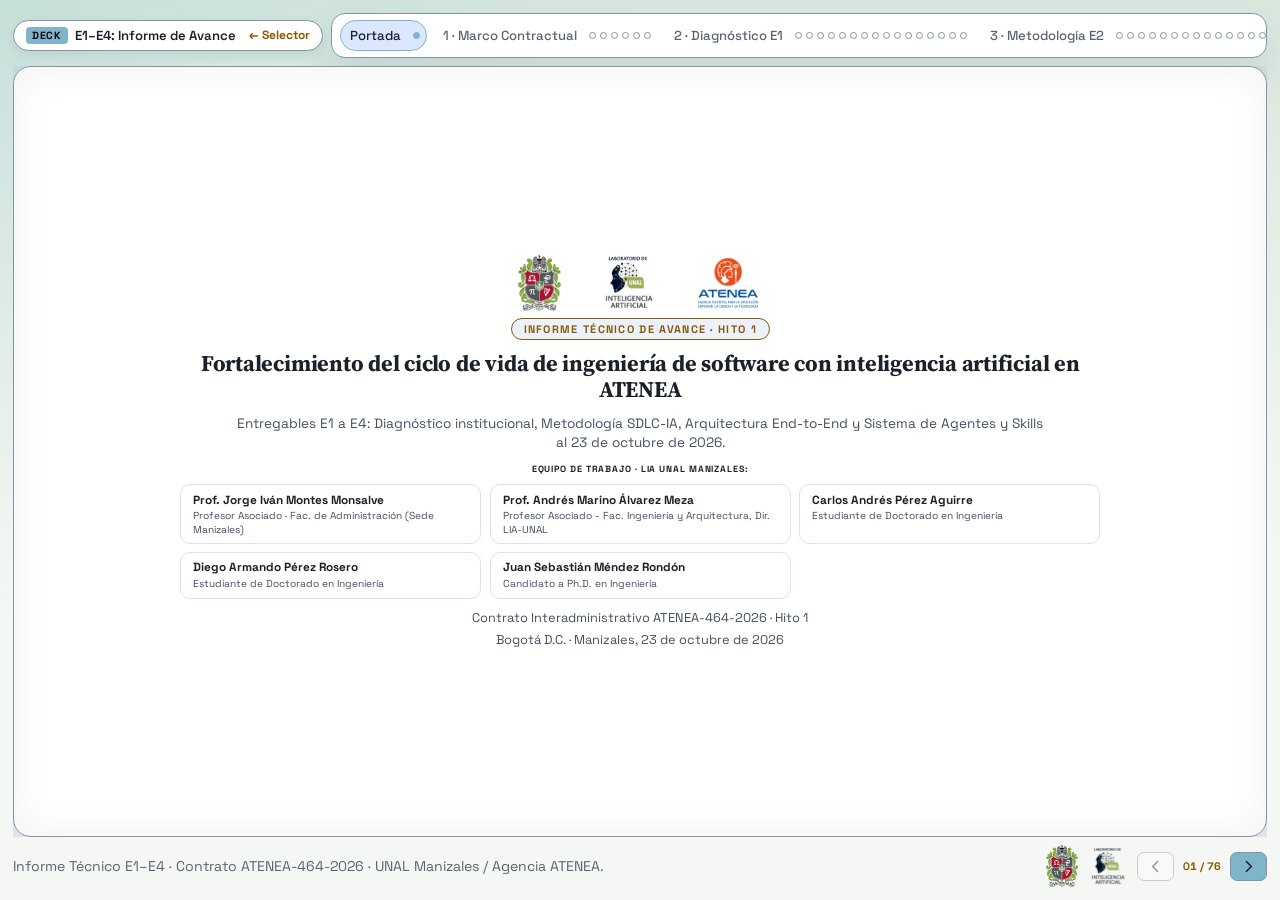
==== commit 74f77a62: "feat(deck): add entrega 2 proposal slides for the CTeI research and product-knowledge agents" ====
--- a/e1-e4.html
+++ b/e1-e4.html
@@ -5881,6 +5881,61 @@
             </figure>
           </article>
 
+          <article class="slide is-figure-wide" data-deck="e1-e4" data-module="e4" data-item="c4-extensiones" data-tone="green" data-caption-source="§6.10">
+            <div class="slide-content">
+              <p class="slide-kicker">5 &middot; Agentes y Skills (E4) &middot; Propuesta para la entrega 2</p>
+              <h2>Dos agentes nuevos con su servidor MCP: panorama CTeI y productos de ATENEA</h2>
+              <ul class="slide-list">
+                <li><strong>Solicitud del 30 de octubre:</strong> ATENEA pidió investigar plataformas de ciencia, tecnología e innovación de otros países para encontrar actores, servicios o interacciones que Hēma no contempla.</li>
+                <li><strong>Propuesta de la Universidad:</strong> un segundo agente organiza la arquitectura, el diseño y el código de los productos que ATENEA ya tiene, para reutilizar y decidir mejor.</li>
+                <li><strong>Estado:</strong> diseño en el repositorio del arnés; nada está implementado y ATENEA decide si entran en la entrega 2.</li>
+              </ul>
+            </div>
+            <figure class="slide-figure">
+              <div class="data-table-wrapper">
+                <table class="data-table" style="font-size:clamp(0.68rem,min(1.2vw,2.2vh),1.5rem);">
+                  <caption>Fuente: §6.10. Agentes y servidores MCP propuestos para la entrega 2</caption>
+                  <thead>
+                    <tr><th>Agente y MCP</th><th>Dónde entra</th><th>Qué entrega</th><th>Origen</th></tr>
+                  </thead>
+                  <tbody>
+                    <tr><td data-label="Agente y MCP"><code>aracne-ctei-scout</code> con <code>ctei-landscape</code></td><td data-label="Dónde entra">Antes del <em>brief</em> de producto</td><td data-label="Qué entrega">Estudio de base tecnológica (plataformas, software, patentes y artículos; Bogotá, Colombia, Latinoamérica y el mundo), <code>research-brief.md</code> y requisitos, épicas e historias candidatas</td><td data-label="Origen">Solicitud de ATENEA (R7)</td></tr>
+                    <tr><td data-label="Agente y MCP"><code>aracne-portfolio</code> con <code>atenea-portfolio</code></td><td data-label="Dónde entra"><em>Brief</em>, arquitectura, <code>/sw:adopt</code>, <code>/sw:change</code> y <code>/sw:build</code>, solo como consulta</td><td data-label="Qué entrega">Grafo de productos y componentes, candidatos de reutilización y documentación de código curada al estilo de context7; privado por la confidencialidad del contrato</td><td data-label="Origen">Propuesta de la Universidad</td></tr>
+                  </tbody>
+                </table>
+              </div>
+            </figure>
+          </article>
+
+          <article class="slide is-figure-wide" data-deck="e1-e4" data-module="e4" data-item="c4-extensiones" data-tone="green" data-caption-source="§6.10">
+            <div class="slide-content">
+              <p class="slide-kicker">5 &middot; Agentes y Skills (E4) &middot; Propuesta para la entrega 2</p>
+              <h2>Se construyen como el banco de proyectos del laboratorio</h2>
+              <ul class="slide-list">
+                <li><strong>Referencia:</strong> el banco <code>bancoProyectosPapersLIA</code> ya alimenta la redacción de artículos y propuestas con fichas, clústeres y un servidor MCP.</li>
+                <li><strong>Trazabilidad:</strong> cada afirmación que llega al PRD o a una historia cita el identificador de su ficha.</li>
+                <li><strong>Visualización:</strong> un tablero estático muestra el trabajo de los agentes, con pruebas de calidad visual y de memoria.</li>
+              </ul>
+            </div>
+            <figure class="slide-figure">
+              <div class="data-table-wrapper">
+                <table class="data-table" style="font-size:clamp(0.68rem,min(1.2vw,2.2vh),1.5rem);">
+                  <caption>Fuente: §6.10. Piezas del banco del laboratorio que se reutilizan</caption>
+                  <thead>
+                    <tr><th>Pieza</th><th>Cómo se usa en los dos agentes</th></tr>
+                  </thead>
+                  <tbody>
+                    <tr><td data-label="Pieza"><strong>Fichas Markdown</strong></td><td data-label="Uso">Una por producto o por referente CTeI, con campos fijos</td></tr>
+                    <tr><td data-label="Pieza"><strong>Una sola fuente JSON</strong></td><td data-label="Uso">Taxonomía, clústeres estables y relaciones con los cinco ítems más parecidos</td></tr>
+                    <tr><td data-label="Pieza"><strong>Servidor MCP</strong></td><td data-label="Uso">Búsqueda sobre SQLite FTS5 que se reindexa al cambiar la fuente; <code>export_to_insumos</code> copia fichas a los insumos de <code>/sw:adopt</code></td></tr>
+                    <tr><td data-label="Pieza"><strong>Tablero</strong></td><td data-label="Uso">Constelación 3D, clústeres, buscador, línea de tiempo y un mapa por alcance territorial</td></tr>
+                    <tr><td data-label="Pieza"><strong>Pruebas</strong></td><td data-label="Uso">Playwright para la calidad visual y el consumo de memoria</td></tr>
+                  </tbody>
+                </table>
+              </div>
+            </figure>
+          </article>
+
           <!-- ========================================================================= -->
           <!-- MÓDULO 6: Decisiones, Compromisos y Cierre (Capítulo 7)                   -->
           <!-- ========================================================================= -->
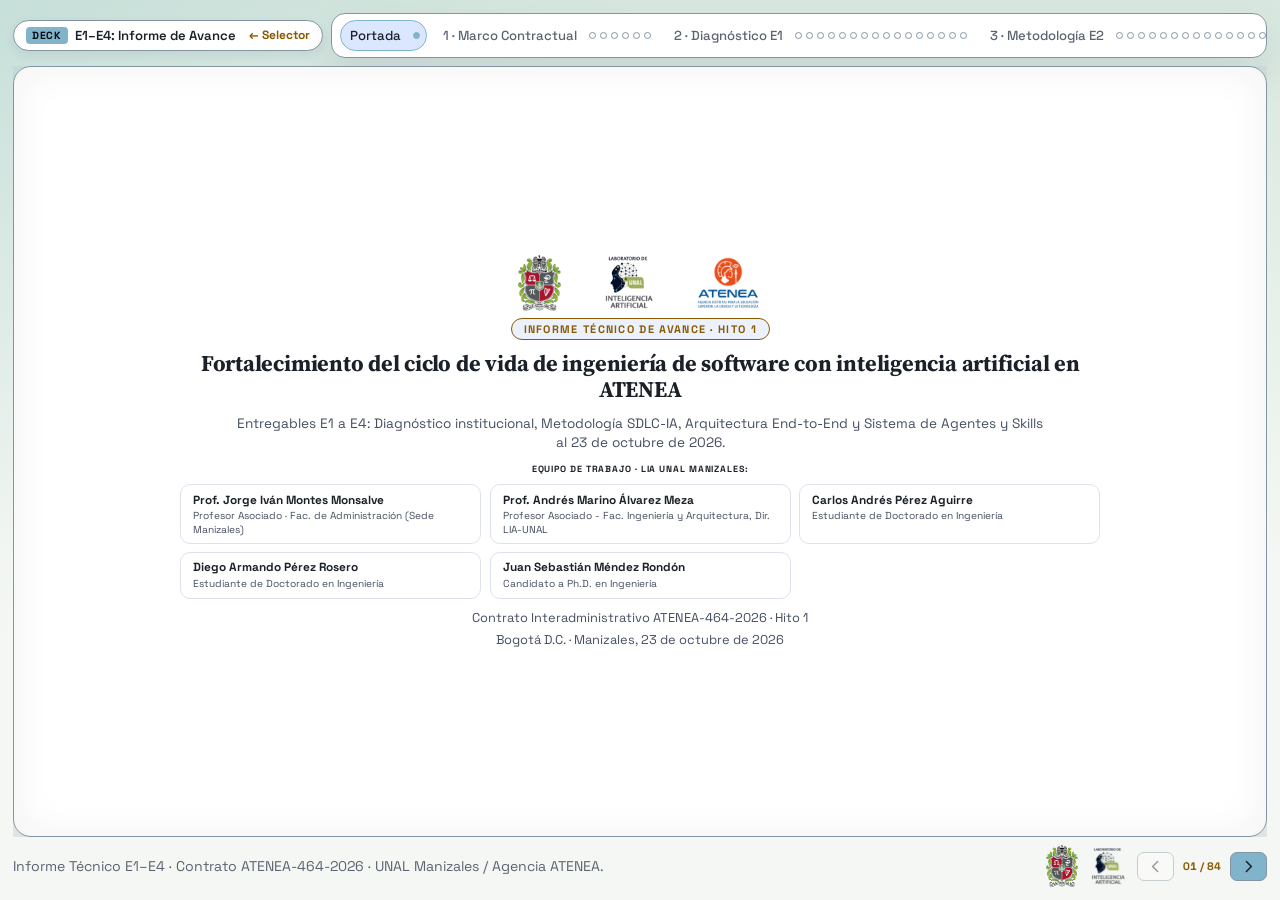
==== commit cd18a604: "feat(deck): add Campus 2600 use case and CTeI research agent slides to E1-E4 - Add eight slides afte" ====
--- a/e1-e4.html
+++ b/e1-e4.html
@@ -46,11 +46,11 @@
             <div class="rail-dots" id="dots-e3"></div>
           </div>
           <div class="rail-module" data-deck="e1-e4" data-module="e4">
-            <button class="rail-title" type="button" data-first="51">5 · Agentes y Skills E4</button>
+            <button class="rail-title" type="button" data-first="59">5 · Agentes y Skills E4</button>
             <div class="rail-dots" id="dots-e4"></div>
           </div>
           <div class="rail-module" data-deck="e1-e4" data-module="e5">
-            <button class="rail-title" type="button" data-first="69">6 · Decisiones y Cierre</button>
+            <button class="rail-title" type="button" data-first="77">6 · Decisiones y Cierre</button>
             <div class="rail-dots" id="dots-e5"></div>
           </div>
         </nav>
@@ -201,7 +201,7 @@
               <h2>Estado de los entregables E1 a E4 al corte</h2>
               <ul class="slide-list">
                 <li>
-                  <strong>Corte y fecha de presentación: 23 de octubre de 2026.</strong> El informe se apoya en la minuta, el acta 01 del 7 de octubre y tres sesiones grabadas con ATENEA.
+                  <strong>Corte: 2 de noviembre de 2026.</strong> El informe se apoya en la minuta, el acta 01 del 7 de octubre, tres sesiones grabadas, las sesiones del 23 y del 30 de octubre, tres documentos de ATENEA y sus observaciones escritas del 1 de noviembre.
                 </li>
                 <li>
                   <strong>Hito 1:</strong> E1 a E4 integran el hito 1 del cronograma contractual.
@@ -210,13 +210,13 @@
                   <strong>E1:</strong> diagnóstico completo, listo para la validación de ATENEA.
                 </li>
                 <li>
-                  <strong>E2 a E4:</strong> propuesta definida para el flujo, la arquitectura y el arnés de agentes.
+                  <strong>E2 a E4:</strong> propuesta definida para el flujo, la arquitectura y el arnés de agentes; el caso de uso Campus 2600 en Hēma quedó definido el 30 de octubre.
                 </li>
               </ul>
             </div>
             <figure class="slide-figure">
-              <svg viewBox="0 -30 520 378" fill="none" xmlns="http://www.w3.org/2000/svg" role="img" aria-label="Estado de los entregables E1 a E4 al 23 de octubre de 2026">
-              <text x="6" y="-10" fill="#1E5631" font-family="Space Grotesk,sans-serif" font-size="15" font-weight="700">Corte y fecha de presentación: 23 de octubre de 2026</text>
+              <svg viewBox="0 -30 520 410" fill="none" xmlns="http://www.w3.org/2000/svg" role="img" aria-label="Estado de los entregables E1 a E4 al 2 de noviembre de 2026">
+              <text x="6" y="-10" fill="#1E5631" font-family="Space Grotesk,sans-serif" font-size="15" font-weight="700">Corte: 2 de noviembre de 2026</text>
               <rect x="6" y="6" width="508" height="78" rx="9" fill="#EBF5ED" stroke="#1E5631" stroke-width="1.5" />
               <rect x="6" y="6" width="112" height="78" rx="9" fill="#1E5631" />
               <rect x="100" y="6" width="18" height="78" fill="#1E5631" />
@@ -229,31 +229,33 @@
               <text x="62" y="130" fill="#FFFFFF" font-family="Space Grotesk,sans-serif" font-size="24" font-weight="700" text-anchor="middle">E2</text>
               <text x="62" y="150" fill="#FFFFFF" font-family="Space Grotesk,sans-serif" font-size="13" font-weight="600" text-anchor="middle">SDLC-IA</text>
               <text x="134" y="137" fill="#8A5A00" font-family="Space Grotesk,sans-serif" font-size="17" font-weight="700">Flujo propuesto por etapa</text>
-              <rect x="6" y="178" width="508" height="78" rx="9" fill="#FFF7ED" stroke="#8A5A00" stroke-width="1.5" />
-              <rect x="6" y="178" width="112" height="78" rx="9" fill="#8A5A00" />
-              <rect x="100" y="178" width="18" height="78" fill="#8A5A00" />
-              <text x="62" y="216" fill="#FFFFFF" font-family="Space Grotesk,sans-serif" font-size="24" font-weight="700" text-anchor="middle">E3</text>
-              <text x="62" y="236" fill="#FFFFFF" font-family="Space Grotesk,sans-serif" font-size="13" font-weight="600" text-anchor="middle">Arquitectura</text>
-              <text x="134" y="213" fill="#8A5A00" font-family="Space Grotesk,sans-serif" font-size="17" font-weight="700">Composición definida por tipo</text>
-              <text x="134" y="235" fill="#8A5A00" font-family="Space Grotesk,sans-serif" font-size="17" font-weight="700">de componente</text>
-              <rect x="6" y="264" width="508" height="78" rx="9" fill="#FFF7ED" stroke="#8A5A00" stroke-width="1.5" />
-              <rect x="6" y="264" width="112" height="78" rx="9" fill="#8A5A00" />
-              <rect x="100" y="264" width="18" height="78" fill="#8A5A00" />
-              <text x="62" y="302" fill="#FFFFFF" font-family="Space Grotesk,sans-serif" font-size="24" font-weight="700" text-anchor="middle">E4</text>
-              <text x="62" y="322" fill="#FFFFFF" font-family="Space Grotesk,sans-serif" font-size="13" font-weight="600" text-anchor="middle">Agentes y skills</text>
-              <text x="134" y="299" fill="#8A5A00" font-family="Space Grotesk,sans-serif" font-size="17" font-weight="700">Arnés propuesto y probado</text>
-              <text x="134" y="321" fill="#8A5A00" font-family="Space Grotesk,sans-serif" font-size="17" font-weight="700">fuera de ATENEA</text>
+              <rect x="6" y="178" width="508" height="110" rx="9" fill="#FFF7ED" stroke="#8A5A00" stroke-width="1.5" />
+              <rect x="6" y="178" width="112" height="110" rx="9" fill="#8A5A00" />
+              <rect x="100" y="178" width="18" height="110" fill="#8A5A00" />
+              <text x="62" y="230" fill="#FFFFFF" font-family="Space Grotesk,sans-serif" font-size="24" font-weight="700" text-anchor="middle">E3</text>
+              <text x="62" y="250" fill="#FFFFFF" font-family="Space Grotesk,sans-serif" font-size="13" font-weight="600" text-anchor="middle">Arquitectura</text>
+              <text x="134" y="204" fill="#8A5A00" font-family="Space Grotesk,sans-serif" font-size="17" font-weight="700">Composición definida por tipo</text>
+              <text x="134" y="225" fill="#8A5A00" font-family="Space Grotesk,sans-serif" font-size="17" font-weight="700">de componente</text>
+              <text x="134" y="250" fill="#454F61" font-family="Space Grotesk,sans-serif" font-size="14">Caso Campus 2600 en Hēma definido el 30 de octubre;</text>
+              <text x="134" y="270" fill="#454F61" font-family="Space Grotesk,sans-serif" font-size="14">primera reconstrucción: 7 épicas y 14 historias</text>
+              <rect x="6" y="296" width="508" height="78" rx="9" fill="#FFF7ED" stroke="#8A5A00" stroke-width="1.5" />
+              <rect x="6" y="296" width="112" height="78" rx="9" fill="#8A5A00" />
+              <rect x="100" y="296" width="18" height="78" fill="#8A5A00" />
+              <text x="62" y="334" fill="#FFFFFF" font-family="Space Grotesk,sans-serif" font-size="24" font-weight="700" text-anchor="middle">E4</text>
+              <text x="62" y="354" fill="#FFFFFF" font-family="Space Grotesk,sans-serif" font-size="13" font-weight="600" text-anchor="middle">Agentes y skills</text>
+              <text x="134" y="331" fill="#8A5A00" font-family="Space Grotesk,sans-serif" font-size="17" font-weight="700">Arnés propuesto y probado</text>
+              <text x="134" y="353" fill="#8A5A00" font-family="Space Grotesk,sans-serif" font-size="17" font-weight="700">fuera de ATENEA</text>
               </svg>
               <div class="mobile-alt">
-                <p class="sched-title">Estado de E1 a E4 al 23 de octubre de 2026</p>
+                <p class="sched-title">Estado de E1 a E4 al 2 de noviembre de 2026</p>
                 <ul class="slide-list" style="margin:8px 0;">
                   <li><strong>E1 Diagnóstico:</strong> <span class="pill pill--ok">Diagnóstico completo para validación</span></li>
                   <li><strong>E2 SDLC-IA:</strong> <span class="pill pill--partial">Flujo propuesto por etapa</span></li>
-                  <li><strong>E3 Arquitectura:</strong> <span class="pill pill--partial">Composición definida por tipo de componente</span></li>
+                  <li><strong>E3 Arquitectura:</strong> <span class="pill pill--partial">Composición definida por tipo de componente</span> Caso Campus 2600 en Hēma definido el 30 de octubre, con una primera reconstrucción de 7 épicas y 14 historias.</li>
                   <li><strong>E4 Agentes y skills:</strong> <span class="pill pill--partial">Arnés propuesto y probado fuera de ATENEA</span></li>
                 </ul>
               </div>
-              <figcaption class="fig-caption">Tabla 1.1 — Estado de E1 a E4 al 23 de octubre de 2026</figcaption>
+              <figcaption class="fig-caption">Tabla 1.1. Estado de E1 a E4 al 2 de noviembre de 2026</figcaption>
             </figure>
           </article>
 
@@ -3903,6 +3905,7 @@
               <div class="fig-head" style="flex:0 0 auto;padding:4px 10px 2px;">
                 <p class="slide-kicker">4 &middot; Arquitectura del Arnés (E3)</p>
                 <h2 style="margin-bottom:4px;">Caso de uso institucional: Campus 2600 en Hēma, primera transición (§5.4)</h2>
+                <p style="font-size:clamp(0.86rem,1.05vw,1rem);line-height:1.4;margin-bottom:2px;">El caso es el <strong>banco de pruebas</strong> de Aracne-SDLC-AI y de la metodología SDLC-IA: sobre un desarrollo real de ATENEA se recorre el ciclo completo, de las historias de usuario al despliegue. En él conviven tres planos: lo que Hēma tiene hoy en operación, lo que muestra el prototipo de Campus 2600 y lo que entra en el alcance del contrato.</p>
                 <p style="font-size:clamp(0.86rem,1.05vw,1rem);line-height:1.4;margin-bottom:2px;"><strong>Selección:</strong> el 23 de octubre de 2026 se escogió una necesidad priorizada por la dirección, representada en un prototipo visual con datos simulados (R5); el 30 de octubre se precisó: módulo Campus 2600 de la plataforma Hēma, del sistema <abbr title="Sistema de Información Core">SICORE</abbr> <abbr title="Ciencia, Tecnología e Innovación">CTeI</abbr>, limitado a los requerimientos ya definidos de la primera transición (R6).</p>
                 <p style="font-size:clamp(0.86rem,1.05vw,1rem);line-height:1.4;margin-bottom:2px;"><strong>Alcance:</strong> sin los temas presupuestales, de monetización o aún no aprobados por el área funcional; el motor de emparejamiento de la segunda transición queda fuera. De Campus solo existe un prototipo interactivo, sin repositorio ni desarrollo. <strong>Insumos:</strong> grabación y transcripción del 30 de octubre, prototipo en Angular y acceso a la plataforma de interoperabilidad, que se pedirá por correo formal.</p>
               </div>
@@ -3950,17 +3953,279 @@
             </figure>
           </article>
 
-          <!-- E3-5: Proceso misional destino (Tabla 5.2) [c3-proceso] -->
+          <!-- E3-4a: Hēma hoy (§5.4.1, Figura 5.3) -->
+          <article class="slide is-figure-wide" data-deck="e1-e4" data-module="e3" data-tone="emerald">
+            <div class="slide-content">
+              <p class="slide-kicker">4 &middot; Arquitectura del Arnés (E3) &middot; Caso de uso</p>
+              <h2>Hēma hoy: plataforma sombrilla con cuatro estrategias (§5.4.1)</h2>
+              <ul class="slide-list">
+                <li><strong>Hēma</strong> mapea y articula a los actores de ciencia, tecnología e innovación de Bogotá, y la lidera ATENEA (R6).</li>
+                <li>Reúne <strong>cuatro estrategias</strong>: Ecosistema caracteriza a las entidades y alimenta el directorio de actores; BankPro acompaña a los investigadores en sus postulaciones; las otras dos son Internacionalización y Campus 2600.</li>
+                <li>Comparte <strong>servicios</strong> que cada vertical reutiliza: identidad, datos y <abbr title="Interfaces de programación de aplicaciones">API</abbr>, analítica y convocatorias (A12, A13).</li>
+                <li>En la <strong>versión 2.1.5 de pruebas</strong> funcionan la biblioteca de recursos, los formularios de caracterización, BankPro, los catálogos paramétricos, la administración de usuarios, estrategias y roles, y los reportes de diligenciamiento (P9).</li>
+              </ul>
+            </div>
+            <figure class="slide-figure">
+              <img data-src="assets/images/caso-uso/20-hema-real-bankpro.webp" width="1600" height="888" decoding="async" loading="lazy" alt="Hēma versión 2.1.5 en el ambiente de pruebas: módulo BankPro con el buscador de convocatorias y el acompañamiento en seis pasos" />
+              <figcaption class="fig-caption">Figura 5.3. Hēma versión 2.1.5, ambiente de pruebas; datos de identificación ocultos. Módulo BankPro, cuyo componente de convocatorias compartirá Campus 2600</figcaption>
+            </figure>
+          </article>
+
+          <!-- E3-4b: Campus 2600 dentro de Hēma (§5.4.2, Figuras 5.4 a 5.6) -->
+          <article class="slide is-figure-wide" data-deck="e1-e4" data-module="e3" data-tone="emerald">
+            <div class="slide-content">
+              <p class="slide-kicker">4 &middot; Arquitectura del Arnés (E3) &middot; Caso de uso</p>
+              <h2>Campus 2600 dentro de Hēma: una estrategia registrada, sin pantallas de su proceso (§5.4.2)</h2>
+              <ul class="slide-list">
+                <li><strong>Campus 2600</strong> es una convocatoria interna de ATENEA dirigida a tres tipologías de actores, con un presupuesto para cada una (R6).</li>
+                <li>Los servicios a los beneficiarios los prestan dos integradores, <strong>Ceiba y Connect</strong>, que tienen los convenios con las entidades oferentes.</li>
+                <li>Comparte con BankPro el <strong>componente de convocatorias</strong>; la diferencia es que las de BankPro son de terceros.</li>
+                <li>En Hēma 2.1.5 figura como <strong>estrategia activa</strong> con sus roles, pero no hay pantallas de postulación, evaluación, diagnóstico ni hoja de ruta. Su proceso solo existe en un prototipo en Angular.</li>
+              </ul>
+            </div>
+            <figure class="slide-figure">
+              <div style="flex:1 1 auto;min-height:0;display:grid;grid-template-columns:repeat(auto-fit,minmax(min(100%,260px),1fr));gap:8px;align-content:start;">
+                <figure style="margin:0;min-width:0;display:flex;flex-direction:column;gap:4px;">
+                  <img data-src="assets/images/caso-uso/21-hema-real-estrategias.webp" width="1600" height="888" decoding="async" loading="lazy" style="height:auto;" alt="Hēma versión 2.1.5, Estrategias y roles: Campus 2600, Ecosistema CTeI, BankPro e Internacionalización aparecen activas" />
+                  <figcaption class="fig-caption">Figura 5.4. Hēma versión 2.1.5, ambiente de pruebas; datos de identificación ocultos. Estrategias y roles</figcaption>
+                </figure>
+                <figure style="margin:0;min-width:0;display:flex;flex-direction:column;gap:4px;">
+                  <img data-src="assets/images/caso-uso/08-hema-convocatoria-campus2600.webp" width="1600" height="900" decoding="async" loading="lazy" style="height:auto;" alt="Prototipo de Campus 2600: convocatoria con las tipologías EBCT, EAI y MiPymes y sus topes" />
+                  <figcaption class="fig-caption">Figura 5.5. Prototipo de referencia, con datos simulados. Convocatoria y tipologías</figcaption>
+                </figure>
+                <figure style="margin:0;min-width:0;display:flex;flex-direction:column;gap:4px;">
+                  <img data-src="assets/images/caso-uso/07-hema-directorio-actores.webp" width="1600" height="900" decoding="async" loading="lazy" style="height:auto;" alt="Prototipo de Campus 2600: directorio de actores y oferta de servicios especializados" />
+                  <figcaption class="fig-caption">Figura 5.6. Prototipo de referencia, con datos simulados. Directorio de actores y servicios</figcaption>
+                </figure>
+              </div>
+            </figure>
+          </article>
+
+          <!-- E3-4c: Lo que hay que construir (§5.4.2, Figuras 5.8 a 5.11) -->
+          <article class="slide is-figure-wide" data-deck="e1-e4" data-module="e3" data-tone="emerald">
+            <div class="slide-content">
+              <p class="slide-kicker">4 &middot; Arquitectura del Arnés (E3) &middot; Caso de uso</p>
+              <h2>Lo que hay que construir: el proceso que hoy solo está en el prototipo (§5.4.2)</h2>
+              <ul class="slide-list">
+                <li><strong>Sin desarrollar</strong> están la postulación en dos operaciones, la evaluación técnica con panel de jurados, la formalización, el autodiagnóstico y el diagnóstico, la hoja de ruta con su circuito de firmas y el plan de trabajo con los informes de avance (R6).</li>
+                <li>Además de las entidades, en un caso específico puede postularse una <strong>persona natural</strong>.</li>
+                <li>En la hoja de ruta, <strong>cada rol ve una parte</strong>: el postulante no ve el valor de los servicios, el financiero de ATENEA los ve todos con su valor y cada integrador solo los suyos.</li>
+                <li>Una entidad puede tener <strong>varias hojas de ruta parciales</strong> cuando una brecha es prerrequisito de otras, y cada una se formula sobre la <strong>versión aprobada del directorio</strong> en ese momento.</li>
+              </ul>
+            </div>
+            <figure class="slide-figure">
+              <div style="flex:1 1 auto;min-height:0;display:grid;grid-template-columns:repeat(auto-fit,minmax(min(100%,260px),1fr));gap:8px;align-content:start;">
+                <figure style="margin:0;min-width:0;display:flex;flex-direction:column;gap:4px;">
+                  <img data-src="assets/images/caso-uso/11-hema-mesa-calificacion.webp" width="1600" height="900" decoding="async" loading="lazy" style="height:auto;" alt="Prototipo de Campus 2600: mesa de calificación técnica y verificación de antecedentes legales" />
+                  <figcaption class="fig-caption">Figura 5.8. Mesa de calificación técnica</figcaption>
+                </figure>
+                <figure style="margin:0;min-width:0;display:flex;flex-direction:column;gap:4px;">
+                  <img data-src="assets/images/caso-uso/13-hema-diagnostico-brechas.webp" width="1600" height="900" decoding="async" loading="lazy" style="height:auto;" alt="Prototipo de Campus 2600: diagnóstico de brechas con el cálculo del Delta y la criticidad" />
+                  <figcaption class="fig-caption">Figura 5.9. Diagnóstico de brechas</figcaption>
+                </figure>
+                <figure style="margin:0;min-width:0;display:flex;flex-direction:column;gap:4px;">
+                  <img data-src="assets/images/caso-uso/14-hema-hoja-ruta-presupuesto.webp" width="1600" height="900" decoding="async" loading="lazy" style="height:auto;" alt="Prototipo de Campus 2600: hoja de ruta con control de topes y asignación de integradores" />
+                  <figcaption class="fig-caption">Figura 5.10. Hoja de ruta y topes</figcaption>
+                </figure>
+                <figure style="margin:0;min-width:0;display:flex;flex-direction:column;gap:4px;">
+                  <img data-src="assets/images/caso-uso/16-hema-firmas-hash.webp" width="1600" height="900" decoding="async" loading="lazy" style="height:auto;" alt="Prototipo de Campus 2600: circuito de firmas con hash y compuertas de devolución" />
+                  <figcaption class="fig-caption">Figura 5.11. Circuito de firmas con hash</figcaption>
+                </figure>
+              </div>
+              <figcaption class="fig-caption">Figuras 5.8 a 5.11. Prototipo de referencia, con datos simulados</figcaption>
+            </figure>
+          </article>
+
+          <!-- E3-4d: Delimitación y solicitudes (§5.4.3, Tablas 5.2 y 5.3) -->
+          <article class="slide is-figure-full" data-deck="e1-e4" data-module="e3" data-tone="emerald">
+            <figure class="slide-figure">
+              <div class="fig-head" style="flex:0 0 auto;padding:4px 10px 2px;">
+                <p class="slide-kicker">4 &middot; Arquitectura del Arnés (E3) &middot; Caso de uso</p>
+                <h2 style="margin-bottom:4px;">Delimitación del caso y solicitudes a ATENEA (§5.4.3)</h2>
+                <p style="font-size:clamp(0.86rem,1.05vw,1rem);line-height:1.4;margin-bottom:2px;">El alcance abarca lo ya definido para Campus, sin los temas presupuestales, de monetización o aún no aprobados por el área funcional (R6). Queda abierto el control de topes, que quien presentó el prototipo señaló como el mayor cuello de botella del módulo. Las solicitudes irán por correo formal a Ronald.</p>
+              </div>
+              <div style="flex:1 1 auto;min-height:0;display:grid;grid-template-columns:repeat(auto-fit,minmax(min(100%,340px),1fr));gap:10px;">
+                <div class="data-table-wrapper" style="min-height:0;height:auto;">
+                  <table class="data-table" style="font-size:clamp(0.64rem,min(1.05vw,1.9vh),1.4rem);">
+                    <caption>Tabla 5.2. Delimitación del caso Campus 2600: parte del proceso y situación (las seis partes «Dentro» se presentaron en el prototipo, R6)</caption>
+                    <thead>
+                      <tr>
+                        <th style="width:70%;font-size:0.82em;">Parte del proceso</th>
+                        <th style="font-size:0.82em;">Situación</th>
+                      </tr>
+                    </thead>
+                    <tbody>
+                      <tr><td data-label="Parte del proceso">Directorio de actores y servicios de Campus, con versiones aprobadas</td><td data-label="Situación"><span class="pill pill--ok">Dentro</span></td></tr>
+                      <tr><td data-label="Parte del proceso">Postulación en dos operaciones con revisión del gestor</td><td data-label="Situación"><span class="pill pill--ok">Dentro</span></td></tr>
+                      <tr><td data-label="Parte del proceso">Evaluación técnica, panel de jurados y <abbr title="Sistema de Administración del Riesgo de Lavado de Activos y de la Financiación del Terrorismo">SARLAFT</abbr> en paralelo</td><td data-label="Situación"><span class="pill pill--ok">Dentro</span></td></tr>
+                      <tr><td data-label="Parte del proceso">Formalización, autodiagnóstico, diagnóstico y cálculo de Δ</td><td data-label="Situación"><span class="pill pill--ok">Dentro</span></td></tr>
+                      <tr><td data-label="Parte del proceso">Hoja de ruta, hojas parciales, visibilidad por rol y firmas con hash</td><td data-label="Situación"><span class="pill pill--ok">Dentro</span></td></tr>
+                      <tr><td data-label="Parte del proceso">Plan de trabajo e informes de avance de los integradores</td><td data-label="Situación"><span class="pill pill--ok">Dentro</span></td></tr>
+                      <tr><td data-label="Parte del proceso">Control de topes por tipología y del reparto entre integradores (solicitud 1)</td><td data-label="Situación"><span class="pill pill--partial">Por confirmar</span></td></tr>
+                      <tr><td data-label="Parte del proceso">Otros temas presupuestales y monetización: sin definición del área funcional</td><td data-label="Situación"><span class="pill pill--todo">Fuera</span></td></tr>
+                      <tr><td data-label="Parte del proceso">Integración con sistemas financieros externos: interfaces simuladas verificables</td><td data-label="Situación"><span class="pill pill--todo">Fuera</span></td></tr>
+                      <tr><td data-label="Parte del proceso">Motor de emparejamiento de oferta y demanda: segunda transición de Hēma</td><td data-label="Situación"><span class="pill pill--todo">Fuera</span></td></tr>
+                    </tbody>
+                  </table>
+                </div>
+                <div class="data-table-wrapper" style="min-height:0;height:auto;">
+                  <table class="data-table" style="font-size:clamp(0.64rem,min(1.05vw,1.9vh),1.4rem);">
+                    <caption>Tabla 5.3. Solicitudes a ATENEA para cerrar la delimitación del caso Campus 2600 (texto condensado)</caption>
+                    <thead>
+                      <tr>
+                        <th style="width:6%;font-size:0.82em;">N.º</th>
+                        <th style="width:52%;font-size:0.82em;">Qué se necesita de ATENEA</th>
+                        <th style="font-size:0.82em;">Para qué</th>
+                      </tr>
+                    </thead>
+                    <tbody>
+                      <tr><td data-label="N.º"><strong>1</strong></td><td data-label="Qué se necesita">Decidir si el control de topes por tipología y del reparto entre Ceiba y Connect entra en el caso</td><td data-label="Para qué">Incluir o retirar las historias de hoja de ruta que dependen de esas reglas</td></tr>
+                      <tr><td data-label="N.º"><strong>2</strong></td><td data-label="Qué se necesita">Validar las 14 historias reconstruidas por la Universidad</td><td data-label="Para qué">Fijar el alcance que se implementará en los componentes 5 y 6</td></tr>
+                      <tr><td data-label="N.º"><strong>3</strong></td><td data-label="Qué se necesita">Entregar el prototipo de Campus en Angular, como código o con acceso</td><td data-label="Para qué">Tomar de primera mano las reglas ya acordadas</td></tr>
+                      <tr><td data-label="N.º"><strong>4</strong></td><td data-label="Qué se necesita">Indicar las reglas de postulación de una persona natural</td><td data-label="Para qué">Ajustar la historia de postulación y sus criterios</td></tr>
+                      <tr><td data-label="N.º"><strong>5</strong></td><td data-label="Qué se necesita">Compartir los catálogos de Ceiba y Connect y la plantilla de variables de Ecosistema</td><td data-label="Para qué">Diseñar la carga masiva del directorio y sus versiones</td></tr>
+                      <tr><td data-label="N.º"><strong>6</strong></td><td data-label="Qué se necesita">Dar acceso a la carpeta de SharePoint <em>Nuevas historias de usuario</em> que enlaza la arquitectura empresarial (A11)</td><td data-label="Para qué">Reutilizar el componente de convocatorias sin duplicarlo</td></tr>
+                      <tr><td data-label="N.º"><strong>7</strong></td><td data-label="Qué se necesita">Confirmar si Campus se integrará sobre el ambiente de pruebas de Hēma consultado (P9)</td><td data-label="Para qué">Preparar el entorno de integración del caso</td></tr>
+                      <tr><td data-label="N.º"><strong>8</strong></td><td data-label="Qué se necesita">Definir cómo se incorporan los cambios que surjan de la validación con el área funcional</td><td data-label="Para qué">Mantener alineadas las historias</td></tr>
+                      <tr><td data-label="N.º"><strong>9</strong></td><td data-label="Qué se necesita">Validar los candidatos del estudio de referentes que aplican a Campus 2600 (Tabla 5.5)</td><td data-label="Para qué">Decidir si entran como historias del caso o quedan para Hēma</td></tr>
+                    </tbody>
+                  </table>
+                </div>
+              </div>
+            </figure>
+          </article>
+
+          <!-- E3-4e: Qué hace el agente CTeI (§6.10, Tabla 6.7) -->
+          <article class="slide is-figure-wide" data-deck="e1-e4" data-module="e3" data-tone="emerald" data-caption-source="§6.10">
+            <div class="slide-content">
+              <p class="slide-kicker">4 &middot; Arquitectura del Arnés (E3) &middot; Referentes CTeI</p>
+              <h2>El agente de investigación CTeI: un estudio de referentes antes del brief</h2>
+              <ul class="slide-list">
+                <li><strong><code>aracne-ctei-scout</code></strong> prepara estudios de base tecnológica sobre plataformas, software, patentes y artículos de los mercados local, nacional, latinoamericano e internacional.</li>
+                <li>Corre en la fase <strong>Entender</strong> de <code>/sw:new</code>, antes del brief de producto. Deja un <code>research-brief.md</code> con requisitos, épicas e historias candidatas, que el equipo de requerimientos de ATENEA acepta o descarta.</li>
+                <li>Es <strong>opcional</strong>: está construido, no hace parte del paquete 0.9.0 y entra en la versión siguiente del arnés.</li>
+                <li>Los datos del panorama se exploran en el tablero público <a href="https://liaunal.github.io/panoramaPlataformasCTeI/#constelacion" target="_blank" rel="noopener" style="overflow-wrap:anywhere;">https://liaunal.github.io/panoramaPlataformasCTeI/#constelacion</a>.</li>
+              </ul>
+            </div>
+            <figure class="slide-figure">
+              <div class="data-table-wrapper">
+                <table class="data-table" style="font-size:clamp(0.68rem,min(1.15vw,2.1vh),1.5rem);">
+                  <caption>Fuente: §6.10 y Tabla 6.7. El agente de investigación CTeI y su servidor MCP</caption>
+                  <thead>
+                    <tr><th style="width:24%;">Pieza</th><th>Qué es</th></tr>
+                  </thead>
+                  <tbody>
+                    <tr><td data-label="Pieza"><strong>Dónde entra</strong></td><td data-label="Qué es">Antes del brief de producto (<code>bmad-product-brief</code>); alimenta el <abbr title="Product Requirements Document (documento de requisitos de producto)">PRD</abbr>, las épicas y las historias</td></tr>
+                    <tr><td data-label="Pieza"><strong>Servidor <abbr title="Model Context Protocol">MCP</abbr></strong></td><td data-label="Qué es"><code>ctei-landscape</code>, paquete 0.1.0 en un repositorio público (P10); sin versión fijada todavía</td></tr>
+                    <tr><td data-label="Pieza"><strong>Siete herramientas</strong></td><td data-label="Qué es"><code>search_landscape</code> (por tipo y por alcance), <code>get_entry</code>, <code>related_entries</code>, <code>actor_service_matrix</code>, <code>coverage_gaps</code>, <code>taxonomy</code> y <code>export_to_insumos</code></td></tr>
+                    <tr><td data-label="Pieza"><strong>Instalar el agente</strong></td><td data-label="Qué es"><code style="overflow-wrap:anywhere;">aracne-sdlc-ai init --only research</code></td></tr>
+                    <tr><td data-label="Pieza"><strong>Instalar el MCP</strong></td><td data-label="Qué es"><code style="overflow-wrap:anywhere;">uvx --from git+https://github.com/LIAUNAL/panoramaPlataformasCTeI ctei-landscape-mcp</code></td></tr>
+                    <tr><td data-label="Pieza"><strong>Ficha CT000</strong></td><td data-label="Qué es">Resume la conceptualización vigente de Hēma; es privada, se queda con ATENEA y el servidor la lee desde <code>CTEI_REFERENCE_PATH</code></td></tr>
+                    <tr><td data-label="Pieza"><strong>Trazabilidad</strong></td><td data-label="Qué es">Cada afirmación que llega al PRD o a una historia cita el identificador de su ficha</td></tr>
+                  </tbody>
+                </table>
+              </div>
+            </figure>
+          </article>
+
+          <!-- E3-4f: La campaña de referentes (§5.4.4) -->
+          <article class="slide is-figure-wide" data-deck="e1-e4" data-module="e3" data-tone="emerald" data-caption-source="§5.4.4">
+            <div class="slide-content">
+              <p class="slide-kicker">4 &middot; Arquitectura del Arnés (E3) &middot; Referentes CTeI</p>
+              <h2>La campaña de referentes: 121 fichas en cinco corridas (§5.4.4)</h2>
+              <ul class="slide-list">
+                <li>La reunión del 30 de octubre dejó una <strong>pregunta para el caso</strong> (R7): ¿qué actores, servicios o interacciones tienen otras plataformas CTeI que Hēma no contempla?</li>
+                <li>El <strong>1 de noviembre de 2026</strong> el laboratorio hizo cinco corridas de búsqueda que dejaron 121 fichas: 35 plataformas, 34 patentes, 19 artículos, 8 programas de software y 25 de otros tipos (P10).</li>
+                <li>Por <strong>alcance</strong>, 9 son de Bogotá, 19 nacionales, 33 de América Latina y 60 internacionales.</li>
+                <li>Tiene <strong>límites</strong>: la mayoría de las patentes son de China, Estados Unidos y Europa, y no hay fichas de software latinoamericano.</li>
+                <li>Tablero público: <a href="https://liaunal.github.io/panoramaPlataformasCTeI/#constelacion" target="_blank" rel="noopener" style="overflow-wrap:anywhere;">https://liaunal.github.io/panoramaPlataformasCTeI/#constelacion</a></li>
+              </ul>
+            </div>
+            <figure class="slide-figure">
+              <img data-src="assets/images/caso-uso/panorama-ctei-constelacion.webp" width="1600" height="1100" decoding="async" loading="lazy" alt="Tablero público del panorama de plataformas CTeI en la pestaña Constelación 3D: cada referente es un sistema con sus planetas de alcance, tipo, tema, clúster, actor, interacción y servicio" />
+              <figcaption class="fig-caption">Fuente: §5.4.4. Tablero público del panorama CTeI, vista Constelación 3D (captura del 3 de noviembre de 2026)</figcaption>
+            </figure>
+          </article>
+
+          <!-- E3-4g: Clústeres y Campus 2600 (§5.4.4, Tabla 5.4) -->
+          <article class="slide is-figure-wide" data-deck="e1-e4" data-module="e3" data-tone="emerald">
+            <div class="slide-content">
+              <p class="slide-kicker">4 &middot; Arquitectura del Arnés (E3) &middot; Referentes CTeI</p>
+              <h2>Seis clústeres temáticos y su relación con Campus 2600 (§5.4.4)</h2>
+              <ul class="slide-list">
+                <li>Las 121 fichas se agrupan en <strong>seis clústeres</strong>, ordenados por número de fichas.</li>
+                <li>La columna de relación con Campus 2600 es una <strong>lectura de la Universidad</strong>.</li>
+                <li>El panorama incluye la convocatoria pública del caso como ficha <strong>CT101</strong>, «2600 Campus: convocatoria 2600 Generación Llega Alto», y a uno de sus integradores como <strong>CT100</strong>, «Connect Bogotá Región».</li>
+              </ul>
+            </div>
+            <figure class="slide-figure">
+              <div class="data-table-wrapper">
+                <table class="data-table" style="font-size:clamp(0.68rem,min(1.15vw,2.1vh),1.5rem);">
+                  <caption>Tabla 5.4. Clústeres temáticos del panorama CTeI y su relación con Campus 2600. Panorama: <a href="https://liaunal.github.io/panoramaPlataformasCTeI/#constelacion" target="_blank" rel="noopener" style="overflow-wrap:anywhere;">https://liaunal.github.io/panoramaPlataformasCTeI/#constelacion</a></caption>
+                  <thead>
+                    <tr><th style="width:44%;">Clúster</th><th style="width:10%;">Fichas</th><th>Relación con Campus 2600</th></tr>
+                  </thead>
+                  <tbody>
+                    <tr><td data-label="Clúster"><strong>C06.</strong> Registro de actores, perfiles de investigadores y sistemas <abbr title="Current Research Information System (sistema de información de investigación)">CRIS</abbr></td><td data-label="Fichas">38</td><td data-label="Relación">Directorio de actores y servicios</td></tr>
+                    <tr><td data-label="Clúster"><strong>C02.</strong> Emparejamiento de oferta y demanda y transferencia tecnológica</td><td data-label="Fichas">36</td><td data-label="Relación">Servicios de los integradores; el motor de emparejamiento queda fuera del caso (Tabla 5.2)</td></tr>
+                    <tr><td data-label="Clúster"><strong>C05.</strong> Observatorios, indicadores y ciencia abierta</td><td data-label="Fichas">18</td><td data-label="Relación">Reportes</td></tr>
+                    <tr><td data-label="Clúster"><strong>C01.</strong> Agencias de financiación de la innovación empresarial</td><td data-label="Fichas">12</td><td data-label="Relación">Convocatoria y postulación</td></tr>
+                    <tr><td data-label="Clúster"><strong>C03.</strong> Emprendimiento, incubación y aceleración</td><td data-label="Fichas">11</td><td data-label="Relación">Beneficiarios (<abbr title="Empresas de Base Científica y Tecnológica">EBCT</abbr>, <abbr title="Empresas de Alto Impacto">EAI</abbr> y MiPymes)</td></tr>
+                    <tr><td data-label="Clúster"><strong>C04.</strong> Infraestructura compartida y gobernanza territorial</td><td data-label="Fichas">6</td><td data-label="Relación">Laboratorios ofrecidos como servicio</td></tr>
+                  </tbody>
+                </table>
+              </div>
+            </figure>
+          </article>
+
+          <!-- E3-4h: Brechas y candidatos (§5.4.4, Tabla 5.5) -->
+          <article class="slide is-figure-full" data-deck="e1-e4" data-module="e3" data-tone="amber">
+            <figure class="slide-figure">
+              <div class="fig-head" style="flex:0 0 auto;padding:4px 10px 2px;">
+                <p class="slide-kicker">4 &middot; Arquitectura del Arnés (E3) &middot; Referentes CTeI</p>
+                <h2 style="margin-bottom:4px;">Brechas frente a CT000 y candidatos a requisito para Campus 2600 (§5.4.4)</h2>
+                <p style="font-size:clamp(0.86rem,1.05vw,1rem);line-height:1.4;margin-bottom:2px;">La herramienta <code>coverage_gaps</code> comparó las etiquetas de las 121 fichas con la ficha privada CT000 y encontró <strong>33 brechas</strong>: 12 actores, 13 servicios y 8 interacciones que el panorama tiene y CT000 no (A14). «Una brecha no es un requisito»: puede desaparecer si Hēma ya cubre el tema en Ecosistema o en BankPro, y cada candidato pasa por el equipo de requerimientos de ATENEA. Cinco de los diez candidatos aplican a Campus 2600: 1, 2, 4, 8 y 10.</p>
+                <p style="font-size:clamp(0.86rem,1.05vw,1rem);line-height:1.4;margin-bottom:2px;"><code>aracne-ctei-scout</code> aún no ha corrido sobre Campus, así que el caso no tiene todavía un <code>research-brief.md</code>; la campaña y la comparación se hicieron con las herramientas del servidor <code>ctei-landscape</code> llamadas directamente.</p>
+              </div>
+              <div class="data-table-wrapper" style="flex:1 1 auto;min-height:0;height:auto;">
+                <table class="data-table" style="font-size:clamp(0.64rem,min(1.1vw,1.9vh),1.4rem);">
+                  <caption>Tabla 5.5. Candidatos a requisito del estudio de referentes CTeI para validar con ATENEA. Panorama: <a href="https://liaunal.github.io/panoramaPlataformasCTeI/#constelacion" target="_blank" rel="noopener" style="overflow-wrap:anywhere;">https://liaunal.github.io/panoramaPlataformasCTeI/#constelacion</a></caption>
+                  <thead>
+                    <tr>
+                      <th style="width:5%;font-size:0.82em;">N.º</th>
+                      <th style="width:57%;font-size:0.82em;">Candidato</th>
+                      <th style="width:22%;font-size:0.82em;">Fichas que lo respaldan</th>
+                      <th style="font-size:0.82em;">¿Aplica a Campus 2600?</th>
+                    </tr>
+                  </thead>
+                  <tbody>
+                    <tr><td data-label="N.º"><strong>1</strong></td><td data-label="Candidato">Oficinas de transferencia, centros de desarrollo tecnológico y parques como actores con perfil propio en el directorio</td><td data-label="Fichas">CT119, CT118, CT110, CT204</td><td data-label="¿Aplica?"><span class="pill pill--ok">Sí</span></td></tr>
+                    <tr><td data-label="N.º"><strong>2</strong></td><td data-label="Candidato">Reconocimiento o certificación de actores en el directorio, enlazado con el de Minciencias</td><td data-label="Fichas">CT110, CT109, CT202</td><td data-label="¿Aplica?"><span class="pill pill--ok">Sí</span></td></tr>
+                    <tr><td data-label="N.º"><strong>3</strong></td><td data-label="Candidato">Perfil del investigador interoperable con CvLAC, GrupLAC y ORCID</td><td data-label="Fichas">CT108, CT200, CT320, CT318, CT501</td><td data-label="¿Aplica?">No directamente</td></tr>
+                    <tr><td data-label="N.º"><strong>4</strong></td><td data-label="Candidato">Red de expertos y búsqueda de evaluadores a partir de perfiles, para el panel de jurados y el panel de expertos del diagnóstico</td><td data-label="Fichas">CT301, CT405, CT406, CT515</td><td data-label="¿Aplica?"><span class="pill pill--ok">Sí</span></td></tr>
+                    <tr><td data-label="N.º"><strong>5</strong></td><td data-label="Candidato">Observatorio e indicadores públicos del sistema de Bogotá con datos abiertos</td><td data-label="Fichas">CT112, CT117, CT107, CT207</td><td data-label="¿Aplica?">No directamente</td></tr>
+                    <tr><td data-label="N.º"><strong>6</strong></td><td data-label="Candidato">Retos de innovación abierta para articular oferta y demanda</td><td data-label="Fichas">CT116, CT100, CT315, CT314</td><td data-label="¿Aplica?">No directamente</td></tr>
+                    <tr><td data-label="N.º"><strong>7</strong></td><td data-label="Candidato">Vitrina de resultados y licenciamiento de tecnologías</td><td data-label="Fichas">CT303, CT312, CT313, CT216</td><td data-label="¿Aplica?">No directamente</td></tr>
+                    <tr><td data-label="N.º"><strong>8</strong></td><td data-label="Candidato">Inversionistas y fondos de capital como actores del directorio, ligados al servicio de levantar capital de la ruta de Campus</td><td data-label="Fichas">CT102, CT204, CT208, CT212</td><td data-label="¿Aplica?"><span class="pill pill--ok">Sí</span></td></tr>
+                    <tr><td data-label="N.º"><strong>9</strong></td><td data-label="Candidato">Eventos y relacionamiento dentro de la plataforma</td><td data-label="Fichas">CT100, CT302</td><td data-label="¿Aplica?">No directamente</td></tr>
+                    <tr><td data-label="N.º"><strong>10</strong></td><td data-label="Candidato">Cofinanciación entre varios actores y consorcios como modalidad de postulación</td><td data-label="Fichas">CT104, CT202, CT203, CT212</td><td data-label="¿Aplica?"><span class="pill pill--ok">Sí</span></td></tr>
+                  </tbody>
+                </table>
+              </div>
+            </figure>
+          </article>
+
+          <!-- E3-5: Proceso misional destino (Tabla 5.6) [c3-proceso] -->
           <article class="slide is-figure-full" data-deck="e1-e4" data-module="e3" data-item="c3-proceso" data-tone="emerald">
             <figure class="slide-figure">
               <div class="fig-head" style="flex:0 0 auto;padding:4px 10px 2px;">
                 <p class="slide-kicker">4 &middot; Arquitectura del Arnés (E3)</p>
                 <h2 style="margin-bottom:4px;">Proceso misional destino: seis etapas de Campus 2600 en Hēma (§5.5)</h2>
-                <p style="font-size:clamp(0.86rem,1.05vw,1rem);line-height:1.4;margin-bottom:2px;"><strong>Integradores:</strong> CEIBA y CONNECT (Connect Bogotá) prestan los servicios del directorio, hoy en catálogos de Excel; la bolsa se reparte 60&nbsp;% para Ceiba y 40&nbsp;% para Connect (R6). <strong>Prototipo:</strong> convocatoria de un año prorrogable con tres tipologías (<abbr title="Empresas de Base Científica y Tecnológica">EBCT</abbr> hasta $120.000.000, <abbr title="Empresas de Alto Impacto">EAI</abbr> hasta $50.000.000 y MiPymes hasta $25.000.000 COP); los topes son temas presupuestales fuera del alcance mientras el área funcional no los defina.</p>
+                <p style="font-size:clamp(0.86rem,1.05vw,1rem);line-height:1.4;margin-bottom:2px;"><strong>Integradores:</strong> CEIBA y CONNECT (Connect Bogotá) prestan los servicios del directorio, hoy en catálogos de Excel; la bolsa se reparte 60&nbsp;% para Ceiba y 40&nbsp;% para Connect (R6). <strong>Prototipo:</strong> convocatoria de un año prorrogable con tres tipologías (<abbr title="Empresas de Base Científica y Tecnológica">EBCT</abbr> hasta $120.000.000, <abbr title="Empresas de Alto Impacto">EAI</abbr> hasta $50.000.000 y MiPymes hasta $25.000.000 COP); los topes se describen porque el prototipo los muestra, y su inclusión en el caso queda por confirmar con ATENEA (Tabla 5.3).</p>
               </div>
               <div class="data-table-wrapper" style="flex:1 1 auto;min-height:0;height:auto;">
                 <table class="data-table" style="font-size:clamp(0.66rem,min(1.2vw,2.0vh),1.5rem);">
-                  <caption>Tabla 5.2 — Etapas del proceso misional de Campus 2600 en Hēma: etapa, actores, insumo y resultado</caption>
+                  <caption>Tabla 5.6. Etapas del proceso misional de Campus 2600 en Hēma: etapa, actores, insumo y resultado</caption>
                   <thead>
                     <tr>
                       <th style="width:15%;font-size:0.82em;">Etapa</th>
@@ -4012,7 +4277,7 @@
             </figure>
           </article>
 
-          <!-- E3-6: Requisitos (Tabla 5.3) [c3-requisitos] -->
+          <!-- E3-6: Requisitos (Tabla 5.7) [c3-requisitos] -->
           <article class="slide is-figure-full" data-deck="e1-e4" data-module="e3" data-item="c3-requisitos" data-tone="emerald">
             <figure class="slide-figure">
               <div class="fig-head" style="flex:0 0 auto;padding:4px 10px 2px;">
@@ -4021,7 +4286,7 @@
               </div>
               <div class="data-table-wrapper" style="flex:1 1 auto;min-height:0;height:auto;">
                 <table class="data-table" style="font-size:clamp(0.6rem,min(1.05vw,1.7vh),1.3rem);line-height:1.2;">
-                  <caption>Tabla 5.3 — Requisitos del caso de uso Campus 2600: identificador, descripción y origen</caption>
+                  <caption>Tabla 5.7. Requisitos del caso de uso Campus 2600: identificador, descripción y origen</caption>
                   <thead>
                     <tr>
                       <th style="width:8%;font-size:0.82em;">ID</th>
@@ -4126,7 +4391,7 @@
             </figure>
           </article>
 
-          <!-- E3-7: Historias de usuario (Tabla 5.4) [c3-historias] -->
+          <!-- E3-7: Historias de usuario (Tabla 5.8) [c3-historias] -->
           <article class="slide is-figure-full" data-deck="e1-e4" data-module="e3" data-item="c3-historias" data-tone="emerald">
             <figure class="slide-figure">
               <div class="fig-head" style="flex:0 0 auto;padding:4px 10px 2px;">
@@ -4136,7 +4401,7 @@
               </div>
               <div class="data-table-wrapper" style="flex:1 1 auto;min-height:0;height:auto;">
                 <table class="data-table" style="font-size:clamp(0.6rem,min(1.05vw,1.8vh),1.3rem);">
-                  <caption>Tabla 5.4 — Historias de usuario del caso Campus 2600 con criterios de aceptación</caption>
+                  <caption>Tabla 5.8. Historias de usuario del caso Campus 2600 con criterios de aceptación</caption>
                   <thead>
                     <tr>
                       <th style="width:8%;font-size:0.82em;">Historia</th>
@@ -4200,23 +4465,39 @@
             </figure>
           </article>
 
-          <!-- E3-8: Arquitectura de agentes del caso (Tabla 5.5) [c3-arquitectura-agentes] -->
+          <!-- E3-8: Arquitectura de agentes del caso (Tabla 5.9) [c3-arquitectura-agentes] -->
           <article class="slide is-figure-full" data-deck="e1-e4" data-module="e3" data-item="c3-arquitectura-agentes" data-tone="emerald">
             <figure class="slide-figure">
               <div class="fig-head" style="flex:0 0 auto;padding:4px 10px 2px;">
                 <p class="slide-kicker">4 &middot; Arquitectura del Arnés (E3)</p>
-                <h2 style="margin-bottom:4px;">Arquitectura de agentes del caso: seis fases, cada una con su decisión humana (§5.8)</h2>
+                <h2 style="margin-bottom:4px;">Arquitectura de agentes del caso: siete fases, la primera opcional, cada una con su decisión humana (§5.8)</h2>
                 <p style="font-size:clamp(0.86rem,1.05vw,1rem);line-height:1.4;"><span class="pill pill--ok">Establecido</span> El arnés no tiene identidad propia: actúa con los permisos de la cuenta de la persona en la herramienta agéntica y en el repositorio; los controles combinan las restricciones del comando con la cuenta institucional.</p>
               </div>
-              <svg viewBox="-6 -6 1212 538" fill="none" xmlns="http://www.w3.org/2000/svg" role="img" aria-label="Tabla 5.5: seis fases del caso, con agentes y comandos, controles y decisión humana de cada una">
+              <svg viewBox="-6 -6 1212 620" fill="none" xmlns="http://www.w3.org/2000/svg" role="img" aria-label="Tabla 5.9: siete fases del caso, la primera opcional, con agentes y comandos, controles y decisión humana de cada una">
 <defs><marker id="f55-b" viewBox="0 0 10 10" refX="8" refY="5" markerWidth="6" markerHeight="6" orient="auto-start-reverse"><path d="M 0 1 L 10 5 L 0 9 z" fill="#2C6B87" /></marker></defs>
 <text x="46" y="20" fill="#2C6B87" font-family="Space Grotesk,sans-serif" font-size="13" font-weight="700" letter-spacing="1">FASE DEL CASO</text>
 <text x="250" y="20" fill="#2C6B87" font-family="Space Grotesk,sans-serif" font-size="13" font-weight="700" letter-spacing="1">AGENTES Y COMANDOS</text>
 <text x="590" y="20" fill="#2C6B87" font-family="Space Grotesk,sans-serif" font-size="13" font-weight="700" letter-spacing="1">CONTROLES</text>
 <text x="950" y="20" fill="#2C6B87" font-family="Space Grotesk,sans-serif" font-size="13" font-weight="700" letter-spacing="1">DECISIÓN HUMANA</text>
+<rect x="0" y="34" width="1200" height="74" rx="6" fill="#FFFFFF" stroke="#2C6B87" stroke-width="1.4" stroke-dasharray="7,4" />
+<circle cx="24" cy="71.0" r="15" fill="#FFFFFF" stroke="#7FB4CA" stroke-width="2" stroke-dasharray="4,3" />
+<text x="24" y="77.0" fill="#06080F" font-family="Space Grotesk,sans-serif" font-size="17" font-weight="700" text-anchor="middle">1</text>
+<text x="48" y="60" fill="#1B2029" font-family="Space Grotesk,sans-serif" font-size="17" font-weight="700">Estudio de</text>
+<text x="48" y="80" fill="#1B2029" font-family="Space Grotesk,sans-serif" font-size="17" font-weight="700">referentes</text>
+<text x="48" y="99" fill="#5B6472" font-family="Space Grotesk,sans-serif" font-size="15" font-style="italic">(opcional)</text>
+<text x="250" y="58" fill="#1B2029" font-family="Space Grotesk,sans-serif" font-size="15">aracne-ctei-scout con</text>
+<text x="250" y="77" fill="#1B2029" font-family="Space Grotesk,sans-serif" font-size="15">ctei-landscape</text>
+<text x="590" y="58" fill="#1B2029" font-family="Space Grotesk,sans-serif" font-size="15">Cada afirmación del research-brief.md</text>
+<text x="590" y="77" fill="#1B2029" font-family="Space Grotesk,sans-serif" font-size="15">de Campus, construido sobre la</text>
+<text x="590" y="96" fill="#1B2029" font-family="Space Grotesk,sans-serif" font-size="15">campaña existente, cita su ficha</text>
+<text x="950" y="58" fill="#1F536C" font-family="Space Grotesk,sans-serif" font-size="15">El equipo de requerimientos de</text>
+<text x="950" y="77" fill="#1F536C" font-family="Space Grotesk,sans-serif" font-size="15">ATENEA acepta o descarta cada</text>
+<text x="950" y="96" fill="#1F536C" font-family="Space Grotesk,sans-serif" font-size="15">candidato</text>
+<path d="M24 88.0 V134.0" stroke="#2C6B87" stroke-width="2" stroke-dasharray="5,4" marker-end="url(#f55-b)" />
+<g transform="translate(0,82)">
 <rect x="0" y="34" width="1200" height="74" rx="6" fill="#F8FAFC" stroke="#D6DEE8" stroke-width="1.2" />
 <circle cx="24" cy="71.0" r="15" fill="#7FB4CA" />
-<text x="24" y="77.0" fill="#06080F" font-family="Space Grotesk,sans-serif" font-size="17" font-weight="700" text-anchor="middle">1</text>
+<text x="24" y="77.0" fill="#06080F" font-family="Space Grotesk,sans-serif" font-size="17" font-weight="700" text-anchor="middle">2</text>
 <text x="48" y="64" fill="#1B2029" font-family="Space Grotesk,sans-serif" font-size="17" font-weight="700">Adopción del área</text>
 <text x="250" y="58" fill="#1B2029" font-family="Space Grotesk,sans-serif" font-size="15">/sw:adopt y analista de BMAD, con</text>
 <text x="250" y="77" fill="#1B2029" font-family="Space Grotesk,sans-serif" font-size="15">graphify</text>
@@ -4226,7 +4507,7 @@
 <text x="950" y="77" fill="#1F536C" font-family="Space Grotesk,sans-serif" font-size="15">entra al método</text>
 <rect x="0" y="116" width="1200" height="74" rx="6" fill="#FFFFFF" stroke="#D6DEE8" stroke-width="1.2" />
 <circle cx="24" cy="153.0" r="15" fill="#7FB4CA" />
-<text x="24" y="159.0" fill="#06080F" font-family="Space Grotesk,sans-serif" font-size="17" font-weight="700" text-anchor="middle">2</text>
+<text x="24" y="159.0" fill="#06080F" font-family="Space Grotesk,sans-serif" font-size="17" font-weight="700" text-anchor="middle">3</text>
 <text x="48" y="146" fill="#1B2029" font-family="Space Grotesk,sans-serif" font-size="17" font-weight="700">Producto y</text>
 <text x="48" y="167" fill="#1B2029" font-family="Space Grotesk,sans-serif" font-size="17" font-weight="700">arquitectura</text>
 <text x="250" y="140" fill="#1B2029" font-family="Space Grotesk,sans-serif" font-size="15">Agentes de producto, experiencia y</text>
@@ -4238,7 +4519,7 @@
 <text x="950" y="178" fill="#1F536C" font-family="Space Grotesk,sans-serif" font-size="15">la arquitectura</text>
 <rect x="0" y="198" width="1200" height="74" rx="6" fill="#F8FAFC" stroke="#D6DEE8" stroke-width="1.2" />
 <circle cx="24" cy="235.0" r="15" fill="#7FB4CA" />
-<text x="24" y="241.0" fill="#06080F" font-family="Space Grotesk,sans-serif" font-size="17" font-weight="700" text-anchor="middle">3</text>
+<text x="24" y="241.0" fill="#06080F" font-family="Space Grotesk,sans-serif" font-size="17" font-weight="700" text-anchor="middle">4</text>
 <text x="48" y="228" fill="#1B2029" font-family="Space Grotesk,sans-serif" font-size="17" font-weight="700">Historias y</text>
 <text x="48" y="249" fill="#1B2029" font-family="Space Grotesk,sans-serif" font-size="17" font-weight="700">contratos</text>
 <text x="250" y="222" fill="#1B2029" font-family="Space Grotesk,sans-serif" font-size="15">Agente de historias y aracne-weaver</text>
@@ -4249,7 +4530,7 @@
 <text x="950" y="241" fill="#1F536C" font-family="Space Grotesk,sans-serif" font-size="15">las historias</text>
 <rect x="0" y="280" width="1200" height="74" rx="6" fill="#FFFFFF" stroke="#D6DEE8" stroke-width="1.2" />
 <circle cx="24" cy="317.0" r="15" fill="#7FB4CA" />
-<text x="24" y="323.0" fill="#06080F" font-family="Space Grotesk,sans-serif" font-size="17" font-weight="700" text-anchor="middle">4</text>
+<text x="24" y="323.0" fill="#06080F" font-family="Space Grotesk,sans-serif" font-size="17" font-weight="700" text-anchor="middle">5</text>
 <text x="48" y="310" fill="#1B2029" font-family="Space Grotesk,sans-serif" font-size="17" font-weight="700">Olas</text>
 <text x="250" y="304" fill="#1B2029" font-family="Space Grotesk,sans-serif" font-size="15">aracne-sprint-planner con /sw:sprint</text>
 <text x="590" y="304" fill="#1B2029" font-family="Space Grotesk,sans-serif" font-size="15">Olas según el orden de las historias</text>
@@ -4258,7 +4539,7 @@
 <text x="950" y="323" fill="#1F536C" font-family="Space Grotesk,sans-serif" font-size="15">el reparto</text>
 <rect x="0" y="362" width="1200" height="74" rx="6" fill="#F8FAFC" stroke="#D6DEE8" stroke-width="1.2" />
 <circle cx="24" cy="399.0" r="15" fill="#7FB4CA" />
-<text x="24" y="405.0" fill="#06080F" font-family="Space Grotesk,sans-serif" font-size="17" font-weight="700" text-anchor="middle">5</text>
+<text x="24" y="405.0" fill="#06080F" font-family="Space Grotesk,sans-serif" font-size="17" font-weight="700" text-anchor="middle">6</text>
 <text x="48" y="392" fill="#1B2029" font-family="Space Grotesk,sans-serif" font-size="17" font-weight="700">Construcción y</text>
 <text x="48" y="413" fill="#1B2029" font-family="Space Grotesk,sans-serif" font-size="17" font-weight="700">revisión</text>
 <text x="250" y="386" fill="#1B2029" font-family="Space Grotesk,sans-serif" font-size="15">aracne-builder, aracne-validator,</text>
@@ -4271,7 +4552,7 @@
 <text x="950" y="424" fill="#1F536C" font-family="Space Grotesk,sans-serif" font-size="15">protegida</text>
 <rect x="0" y="444" width="1200" height="74" rx="6" fill="#FFFFFF" stroke="#D6DEE8" stroke-width="1.2" />
 <circle cx="24" cy="481.0" r="15" fill="#7FB4CA" />
-<text x="24" y="487.0" fill="#06080F" font-family="Space Grotesk,sans-serif" font-size="17" font-weight="700" text-anchor="middle">6</text>
+<text x="24" y="487.0" fill="#06080F" font-family="Space Grotesk,sans-serif" font-size="17" font-weight="700" text-anchor="middle">7</text>
 <text x="48" y="474" fill="#1B2029" font-family="Space Grotesk,sans-serif" font-size="17" font-weight="700">Cierre y</text>
 <text x="48" y="495" fill="#1B2029" font-family="Space Grotesk,sans-serif" font-size="17" font-weight="700">operación</text>
 <text x="250" y="468" fill="#1B2029" font-family="Space Grotesk,sans-serif" font-size="15">aracne-closer, aracne-status,</text>
@@ -4285,23 +4566,25 @@
 <path d="M24 252.0 V298.0" stroke="#2C6B87" stroke-width="2" marker-end="url(#f55-b)" />
 <path d="M24 334.0 V380.0" stroke="#2C6B87" stroke-width="2" marker-end="url(#f55-b)" />
 <path d="M24 416.0 V462.0" stroke="#2C6B87" stroke-width="2" marker-end="url(#f55-b)" />
+</g>
 </svg>
               <div class="mobile-alt">
-                <p class="sched-title">Seis fases del caso</p>
+                <p class="sched-title">Siete fases del caso, la primera opcional</p>
                 <ul class="slide-list" style="margin:8px 0;">
-                  <li><strong>1. Adopción del área.</strong> <em>Agentes y comandos:</em> /sw:adopt y analista de BMAD, con graphify. <em>Controles:</em> Lee esquemas de datos y pantallas sin modificar repositorios. <em>Decisión humana:</em> Acordar qué parte del sistema entra al método.</li>
-                  <li><strong>2. Producto y arquitectura.</strong> <em>Agentes y comandos:</em> Agentes de producto, experiencia y arquitectura de BMAD. <em>Controles:</em> La arquitectura base del área manda sobre los agentes. <em>Decisión humana:</em> El líder de producto aprueba el PRD; la líder del equipo, la arquitectura.</li>
-                  <li><strong>3. Historias y contratos.</strong> <em>Agentes y comandos:</em> Agente de historias y aracne-weaver con el puente en modo estricto. <em>Controles:</em> Contratos validados y traza en trace.json. <em>Decisión humana:</em> El líder de producto aprueba las historias.</li>
-                  <li><strong>4. Olas.</strong> <em>Agentes y comandos:</em> aracne-sprint-planner con /sw:sprint. <em>Controles:</em> Olas según el orden de las historias en cada épica, sin tocar código. <em>Decisión humana:</em> La líder del equipo aprueba el reparto.</li>
-                  <li><strong>5. Construcción y revisión.</strong> <em>Agentes y comandos:</em> aracne-builder, aracne-validator, revisores review-* y aracne-cicd. <em>Controles:</em> Un contrato a la vez; la terminal de /sw:build se acota a equipos y cuentas institucionales (Tabla 6.4). <em>Decisión humana:</em> La líder del equipo aprueba la integración a la rama protegida.</li>
-                  <li><strong>6. Cierre y operación.</strong> <em>Agentes y comandos:</em> aracne-closer, aracne-status, aracne-ticket y aracne-change. <em>Controles:</em> /sw:status solo lee; los cambios pasan por control de alcance. <em>Decisión humana:</em> Decidir qué historias se cierran y qué vuelve al flujo.</li>
+                  <li><strong>1. Estudio de referentes (opcional).</strong> <em>Agentes y comandos:</em> aracne-ctei-scout con ctei-landscape. <em>Controles:</em> Cada afirmación del research-brief.md de Campus, construido sobre la campaña existente, cita su ficha. <em>Decisión humana:</em> El equipo de requerimientos de ATENEA acepta o descarta cada candidato.</li>
+                  <li><strong>2. Adopción del área.</strong> <em>Agentes y comandos:</em> /sw:adopt y analista de BMAD, con graphify. <em>Controles:</em> Lee esquemas de datos y pantallas sin modificar repositorios. <em>Decisión humana:</em> Acordar qué parte del sistema entra al método.</li>
+                  <li><strong>3. Producto y arquitectura.</strong> <em>Agentes y comandos:</em> Agentes de producto, experiencia y arquitectura de BMAD. <em>Controles:</em> La arquitectura base del área manda sobre los agentes. <em>Decisión humana:</em> El líder de producto aprueba el PRD; la líder del equipo, la arquitectura.</li>
+                  <li><strong>4. Historias y contratos.</strong> <em>Agentes y comandos:</em> Agente de historias y aracne-weaver con el puente en modo estricto. <em>Controles:</em> Contratos validados y traza en trace.json. <em>Decisión humana:</em> El líder de producto aprueba las historias.</li>
+                  <li><strong>5. Olas.</strong> <em>Agentes y comandos:</em> aracne-sprint-planner con /sw:sprint. <em>Controles:</em> Olas según el orden de las historias en cada épica, sin tocar código. <em>Decisión humana:</em> La líder del equipo aprueba el reparto.</li>
+                  <li><strong>6. Construcción y revisión.</strong> <em>Agentes y comandos:</em> aracne-builder, aracne-validator, revisores review-* y aracne-cicd. <em>Controles:</em> Un contrato a la vez; la terminal de /sw:build se acota a equipos y cuentas institucionales (Tabla 6.4). <em>Decisión humana:</em> La líder del equipo aprueba la integración a la rama protegida.</li>
+                  <li><strong>7. Cierre y operación.</strong> <em>Agentes y comandos:</em> aracne-closer, aracne-status, aracne-ticket y aracne-change. <em>Controles:</em> /sw:status solo lee; los cambios pasan por control de alcance. <em>Decisión humana:</em> Decidir qué historias se cierran y qué vuelve al flujo.</li>
                 </ul>
               </div>
-              <figcaption class="fig-caption">Tabla 5.5 — Arquitectura de agentes del caso: fase, agentes y comandos, controles y decisión humana</figcaption>
-            </figure>
-          </article>
-
-          <!-- E3-9: Flujos (Tabla 5.6) [c3-flujos] -->
+              <figcaption class="fig-caption">Tabla 5.9. Arquitectura de agentes del caso: fase, agentes y comandos, controles y decisión humana</figcaption>
+            </figure>
+          </article>
+
+          <!-- E3-9: Flujos (Tabla 5.10) [c3-flujos] -->
           <article class="slide is-figure-full" data-deck="e1-e4" data-module="e3" data-item="c3-flujos" data-tone="emerald">
             <figure class="slide-figure">
               <div class="fig-head" style="flex:0 0 auto;padding:4px 10px 2px;">
@@ -4311,7 +4594,7 @@
               </div>
               <div class="data-table-wrapper" style="flex:1 1 auto;min-height:0;height:auto;">
                 <table class="data-table" style="font-size:clamp(0.66rem,min(1.2vw,2.0vh),1.5rem);">
-                  <caption>Tabla 5.6 — Flujos del caso Campus 2600: tipo de flujo, descripción y resultado</caption>
+                  <caption>Tabla 5.10. Flujos del caso Campus 2600: tipo de flujo, descripción y resultado</caption>
                   <thead>
                     <tr>
                       <th style="width:16%;font-size:0.82em;">Flujo</th>
@@ -4324,7 +4607,7 @@
                     <tr>
                       <td data-label="Flujo"><strong>Flujo principal</strong></td>
                       <td data-label="Descripción">De la postulación a los informes de avance validados por el gestor</td>
-                      <td data-label="Mecanismo">Secuencia estándar en seis etapas (Tabla 5.2)</td>
+                      <td data-label="Mecanismo">Secuencia estándar en seis etapas (Tabla 5.6)</td>
                       <td data-label="Resultado">Hoja de ruta ejecutada con seguimiento del gestor</td>
                     </tr>
                     <tr>
@@ -4369,7 +4652,7 @@
             </figure>
           </article>
 
-          <!-- E3-10: Integraciones (Tabla 5.7) [c3-integraciones] -->
+          <!-- E3-10: Integraciones (Tabla 5.11) [c3-integraciones] -->
           <article class="slide is-figure-full" data-deck="e1-e4" data-module="e3" data-item="c3-integraciones" data-tone="emerald">
             <figure class="slide-figure">
               <div class="fig-head" style="flex:0 0 auto;padding:4px 10px 2px;">
@@ -4379,7 +4662,7 @@
               </div>
               <div class="data-table-wrapper" style="flex:1 1 auto;min-height:0;height:auto;">
                 <table class="data-table" style="font-size:clamp(0.66rem,min(1.2vw,2.0vh),1.5rem);">
-                  <caption>Tabla 5.7 — Integraciones del caso Campus 2600 con el ecosistema de ATENEA</caption>
+                  <caption>Tabla 5.11. Integraciones del caso Campus 2600 con el ecosistema de ATENEA</caption>
                   <thead>
                     <tr>
                       <th style="width:17%;font-size:0.82em;">Sistema</th>
@@ -4437,7 +4720,7 @@
             </figure>
           </article>
 
-          <!-- E3-11: Datos (Tabla 5.8) [c3-datos] -->
+          <!-- E3-11: Datos (Tabla 5.12) [c3-datos] -->
           <article class="slide is-figure-full" data-deck="e1-e4" data-module="e3" data-item="c3-datos" data-tone="emerald">
             <figure class="slide-figure">
               <div class="fig-head" style="flex:0 0 auto;padding:4px 10px 2px;">
@@ -4447,7 +4730,7 @@
               </div>
               <div class="data-table-wrapper" style="flex:1 1 auto;min-height:0;height:auto;">
                 <table class="data-table" style="font-size:clamp(0.66rem,min(1.2vw,2.0vh),1.5rem);">
-                  <caption>Tabla 5.8 — Clasificación y tratamiento de datos del caso Campus 2600</caption>
+                  <caption>Tabla 5.12. Clasificación y tratamiento de datos del caso Campus 2600</caption>
                   <thead>
                     <tr>
                       <th style="width:20%;font-size:0.82em;">Entidad o dato</th>
@@ -4499,7 +4782,7 @@
             </figure>
           </article>
 
-          <!-- E3-12: Criterios de aceptación (Tabla 5.9) [c3-aceptacion] -->
+          <!-- E3-12: Criterios de aceptación (Tabla 5.13) [c3-aceptacion] -->
           <article class="slide is-figure-full" data-deck="e1-e4" data-module="e3" data-item="c3-aceptacion" data-tone="emerald">
             <figure class="slide-figure">
               <div class="fig-head" style="flex:0 0 auto;padding:4px 10px 2px;">
@@ -4509,7 +4792,7 @@
               </div>
               <div class="data-table-wrapper" style="flex:1 1 auto;min-height:0;height:auto;">
                 <table class="data-table" style="font-size:clamp(0.66rem,min(1.2vw,2.0vh),1.5rem);">
-                  <caption>Tabla 5.9 — Criterios de aceptación del caso Campus 2600: nivel, criterio y validación</caption>
+                  <caption>Tabla 5.13. Criterios de aceptación del caso Campus 2600: nivel, criterio y validación</caption>
                   <thead>
                     <tr>
                       <th style="width:44%;font-size:0.82em;">Criterio de aceptación</th>
@@ -4666,133 +4949,175 @@
               <div class="fig-head" style="flex:0 0 auto;padding:4px 10px 2px;">
                 <p class="slide-kicker">5 &middot; Agentes y Skills (E4)</p>
                 <h2 style="margin-bottom:4px;">Agentes base de Aracne (1/2): de entender el requerimiento a construirlo</h2>
-                <p style="font-size:clamp(0.86rem,1.05vw,1rem);line-height:1.4;">Dieciséis agentes base, cada uno con un rol delimitado y una supervisión humana obligatoria. Diez son subagentes <code>aracne-*</code> propios; los de planeación son agentes de <abbr title="Breakthrough Method for Agile AI-Driven Development">BMAD</abbr>.</p>
-              </div>
-              <svg viewBox="0 -2 1200 556" fill="none" xmlns="http://www.w3.org/2000/svg" role="img" aria-label="Tabla 6.1 (1/2): ocho agentes base, de entender a construir, con su identificador, lo que producen y el control humano">
+                <p style="font-size:clamp(0.86rem,1.05vw,1rem);line-height:1.4;">Dieciséis agentes base, cada uno con un rol delimitado y una supervisión humana obligatoria; diez de ellos son subagentes <code>aracne-*</code> propios y los de planeación son agentes de <abbr title="Breakthrough Method for Agile AI-Driven Development">BMAD</abbr>. Se suman dos agentes opcionales de investigación, construidos después del paquete congelado, que entran en la versión siguiente.</p>
+              </div>
+              <svg viewBox="0 -2 1200 594" fill="none" xmlns="http://www.w3.org/2000/svg" role="img" aria-label="Tabla 6.1 (1/2): diez agentes, de entender a construir, ocho base y dos opcionales, con su identificador, lo que producen y el control humano">
 <rect x="0" y="2" width="18" height="18" rx="3" fill="#EBF5ED" stroke="#1E5631" stroke-width="2" />
 <text x="26" y="17" fill="#1B2029" font-family="Space Grotesk,sans-serif" font-size="14.5">Subagente propio aracne-*</text>
 <rect x="255.8" y="2" width="18" height="18" rx="3" fill="#FFFFFF" stroke="#2C6B87" stroke-width="2" />
 <text x="281.8" y="17" fill="#1B2029" font-family="Space Grotesk,sans-serif" font-size="14.5">Agente o skill de BMAD</text>
-<rect x="0" y="36" width="285" height="248" rx="8" fill="#FFFFFF" stroke="#2C6B87" stroke-width="1.8" />
-<rect x="0" y="36" width="285" height="28" rx="8" fill="#2C6B87" />
-<rect x="0" y="50" width="285" height="14" rx="0" fill="#2C6B87" />
-<text x="12" y="56" fill="#FFFFFF" font-family="Space Grotesk,sans-serif" font-size="14.5" font-weight="700">Entender</text>
-<text x="273" y="56" fill="#FFFFFF" font-family="Space Grotesk,sans-serif" font-size="14.5" font-weight="700" text-anchor="end">1</text>
-<text x="12" y="91" fill="#1B2029" font-family="Space Grotesk,sans-serif" font-size="17" font-weight="700">Analista de Requerimientos</text>
-<text x="12" y="112" fill="#1B2029" font-family="Space Grotesk,sans-serif" font-size="17" font-weight="700">y CU</text>
-<text x="12" y="133" fill="#2C6B87" font-family="ui-monospace,SFMono-Regular,Menlo,Consolas,monospace" font-size="13.5" font-weight="700">bmad-agent-analyst</text>
-<text x="12" y="163" fill="#5B6472" font-family="Space Grotesk,sans-serif" font-size="12.5" font-weight="700">Produce</text>
-<text x="12" y="183" fill="#1B2029" font-family="Space Grotesk,sans-serif" font-size="14.5">Brief de producto o de adopción</text>
-<text x="12" y="201" fill="#1F536C" font-family="Space Grotesk,sans-serif" font-size="12.5" font-weight="700">Control humano</text>
-<text x="12" y="221" fill="#1F536C" font-family="Space Grotesk,sans-serif" font-size="14.5">Valida casos de uso, intención y</text>
-<text x="12" y="239" fill="#1F536C" font-family="Space Grotesk,sans-serif" font-size="14.5">alcance pactado</text>
-<rect x="305" y="36" width="285" height="248" rx="8" fill="#FFFFFF" stroke="#2C6B87" stroke-width="1.8" />
-<rect x="305" y="36" width="285" height="28" rx="8" fill="#2C6B87" />
-<rect x="305" y="50" width="285" height="14" rx="0" fill="#2C6B87" />
-<text x="317" y="56" fill="#FFFFFF" font-family="Space Grotesk,sans-serif" font-size="14.5" font-weight="700">Entender a Decidir</text>
-<text x="578" y="56" fill="#FFFFFF" font-family="Space Grotesk,sans-serif" font-size="14.5" font-weight="700" text-anchor="end">2</text>
-<text x="317" y="91" fill="#1B2029" font-family="Space Grotesk,sans-serif" font-size="17" font-weight="700">Product Manager (PM)</text>
-<text x="317" y="112" fill="#2C6B87" font-family="ui-monospace,SFMono-Regular,Menlo,Consolas,monospace" font-size="13.5" font-weight="700">bmad-agent-pm</text>
-<text x="317" y="142" fill="#5B6472" font-family="Space Grotesk,sans-serif" font-size="12.5" font-weight="700">Produce</text>
-<text x="317" y="162" fill="#1B2029" font-family="Space Grotesk,sans-serif" font-size="14.5">PRD con FR y NFR numerados</text>
-<text x="317" y="180" fill="#1F536C" font-family="Space Grotesk,sans-serif" font-size="12.5" font-weight="700">Control humano</text>
-<text x="317" y="200" fill="#1F536C" font-family="Space Grotesk,sans-serif" font-size="14.5">Aprueba el PRD y la priorización</text>
-<text x="317" y="218" fill="#1F536C" font-family="Space Grotesk,sans-serif" font-size="14.5">de requisitos</text>
-<rect x="610" y="36" width="285" height="248" rx="8" fill="#FFFFFF" stroke="#2C6B87" stroke-width="1.8" />
-<rect x="610" y="36" width="285" height="28" rx="8" fill="#2C6B87" />
-<rect x="610" y="50" width="285" height="14" rx="0" fill="#2C6B87" />
-<text x="622" y="56" fill="#FFFFFF" font-family="Space Grotesk,sans-serif" font-size="14.5" font-weight="700">Decidir</text>
-<text x="883" y="56" fill="#FFFFFF" font-family="Space Grotesk,sans-serif" font-size="14.5" font-weight="700" text-anchor="end">3</text>
-<text x="622" y="91" fill="#1B2029" font-family="Space Grotesk,sans-serif" font-size="17" font-weight="700">Diseñador UX/UI</text>
-<text x="622" y="112" fill="#2C6B87" font-family="ui-monospace,SFMono-Regular,Menlo,Consolas,monospace" font-size="13.5" font-weight="700">bmad-agent-ux-designer</text>
-<text x="622" y="142" fill="#5B6472" font-family="Space Grotesk,sans-serif" font-size="12.5" font-weight="700">Produce</text>
-<text x="622" y="162" fill="#1B2029" font-family="Space Grotesk,sans-serif" font-size="14.5">DESIGN.md y especificaciones</text>
-<text x="622" y="180" fill="#1B2029" font-family="Space Grotesk,sans-serif" font-size="14.5">UX-DR</text>
-<text x="622" y="198" fill="#1F536C" font-family="Space Grotesk,sans-serif" font-size="12.5" font-weight="700">Control humano</text>
-<text x="622" y="218" fill="#1F536C" font-family="Space Grotesk,sans-serif" font-size="14.5">Aprueba el diseño de interacción,</text>
-<text x="622" y="236" fill="#1F536C" font-family="Space Grotesk,sans-serif" font-size="14.5">las pantallas y los contratos</text>
-<text x="622" y="254" fill="#1F536C" font-family="Space Grotesk,sans-serif" font-size="14.5">visuales</text>
-<rect x="915" y="36" width="285" height="248" rx="8" fill="#FFFFFF" stroke="#2C6B87" stroke-width="1.8" />
-<rect x="915" y="36" width="285" height="28" rx="8" fill="#2C6B87" />
-<rect x="915" y="50" width="285" height="14" rx="0" fill="#2C6B87" />
-<text x="927" y="56" fill="#FFFFFF" font-family="Space Grotesk,sans-serif" font-size="14.5" font-weight="700">Decidir</text>
-<text x="1188" y="56" fill="#FFFFFF" font-family="Space Grotesk,sans-serif" font-size="14.5" font-weight="700" text-anchor="end">4</text>
-<text x="927" y="91" fill="#1B2029" font-family="Space Grotesk,sans-serif" font-size="17" font-weight="700">Arquitecto de Software</text>
-<text x="927" y="112" fill="#2C6B87" font-family="ui-monospace,SFMono-Regular,Menlo,Consolas,monospace" font-size="13.5" font-weight="700">bmad-agent-architect</text>
-<text x="927" y="142" fill="#5B6472" font-family="Space Grotesk,sans-serif" font-size="12.5" font-weight="700">Produce</text>
-<text x="927" y="162" fill="#1B2029" font-family="Space Grotesk,sans-serif" font-size="14.5">ARCHITECTURE-SPINE.md y límites</text>
-<text x="927" y="180" fill="#1B2029" font-family="Space Grotesk,sans-serif" font-size="14.5">modulares</text>
-<text x="927" y="198" fill="#1F536C" font-family="Space Grotesk,sans-serif" font-size="12.5" font-weight="700">Control humano</text>
-<text x="927" y="218" fill="#1F536C" font-family="Space Grotesk,sans-serif" font-size="14.5">Aprueba componentes, patrones,</text>
-<text x="927" y="236" fill="#1F536C" font-family="Space Grotesk,sans-serif" font-size="14.5">modelo de datos y contratos</text>
-<rect x="0" y="302" width="285" height="248" rx="8" fill="#FFFFFF" stroke="#2C6B87" stroke-width="1.8" />
-<rect x="0" y="302" width="285" height="28" rx="8" fill="#2C6B87" />
-<rect x="0" y="316" width="285" height="14" rx="0" fill="#2C6B87" />
-<text x="12" y="322" fill="#FFFFFF" font-family="Space Grotesk,sans-serif" font-size="14.5" font-weight="700">Descomponer</text>
-<text x="273" y="322" fill="#FFFFFF" font-family="Space Grotesk,sans-serif" font-size="14.5" font-weight="700" text-anchor="end">5</text>
-<text x="12" y="357" fill="#1B2029" font-family="Space Grotesk,sans-serif" font-size="17" font-weight="700">Descompositor de Historias</text>
-<text x="12" y="378" fill="#2C6B87" font-family="ui-monospace,SFMono-Regular,Menlo,Consolas,monospace" font-size="13.5" font-weight="700">skill de BMAD</text>
-<text x="12" y="408" fill="#5B6472" font-family="Space Grotesk,sans-serif" font-size="12.5" font-weight="700">Produce</text>
-<text x="12" y="428" fill="#1B2029" font-family="Space Grotesk,sans-serif" font-size="14.5">Épicas e historias</text>
-<text x="12" y="446" fill="#1B2029" font-family="Space Grotesk,sans-serif" font-size="14.5">Given/When/Then</text>
-<text x="12" y="464" fill="#1F536C" font-family="Space Grotesk,sans-serif" font-size="12.5" font-weight="700">Control humano</text>
-<text x="12" y="484" fill="#1F536C" font-family="Space Grotesk,sans-serif" font-size="14.5">Aprueba el desglose de historias</text>
-<text x="12" y="502" fill="#1F536C" font-family="Space Grotesk,sans-serif" font-size="14.5">antes de compilar contratos</text>
-<rect x="305" y="302" width="285" height="248" rx="8" fill="#EBF5ED" stroke="#1E5631" stroke-width="1.8" />
-<rect x="305" y="302" width="285" height="28" rx="8" fill="#1E5631" />
-<rect x="305" y="316" width="285" height="14" rx="0" fill="#1E5631" />
-<text x="317" y="322" fill="#FFFFFF" font-family="Space Grotesk,sans-serif" font-size="14.5" font-weight="700">Traducir</text>
-<text x="578" y="322" fill="#FFFFFF" font-family="Space Grotesk,sans-serif" font-size="14.5" font-weight="700" text-anchor="end">6</text>
-<text x="317" y="357" fill="#1B2029" font-family="Space Grotesk,sans-serif" font-size="17" font-weight="700">Tejedor de</text>
-<text x="317" y="378" fill="#1B2029" font-family="Space Grotesk,sans-serif" font-size="17" font-weight="700">Especificaciones</text>
-<text x="317" y="399" fill="#1E5631" font-family="ui-monospace,SFMono-Regular,Menlo,Consolas,monospace" font-size="13.5" font-weight="700">aracne-weaver</text>
-<text x="317" y="429" fill="#5B6472" font-family="Space Grotesk,sans-serif" font-size="12.5" font-weight="700">Produce</text>
-<text x="317" y="449" fill="#1B2029" font-family="Space Grotesk,sans-serif" font-size="14.5">Contratos OpenSpec y trace.json</text>
-<text x="317" y="467" fill="#1F536C" font-family="Space Grotesk,sans-serif" font-size="12.5" font-weight="700">Control humano</text>
-<text x="317" y="487" fill="#1F536C" font-family="Space Grotesk,sans-serif" font-size="14.5">Inspecciona los contratos; si hay</text>
-<text x="317" y="505" fill="#1F536C" font-family="Space Grotesk,sans-serif" font-size="14.5">inconsistencias, ajusta la</text>
-<text x="317" y="523" fill="#1F536C" font-family="Space Grotesk,sans-serif" font-size="14.5">historia</text>
-<rect x="610" y="302" width="285" height="248" rx="8" fill="#EBF5ED" stroke="#1E5631" stroke-width="1.8" />
-<rect x="610" y="302" width="285" height="28" rx="8" fill="#1E5631" />
-<rect x="610" y="316" width="285" height="14" rx="0" fill="#1E5631" />
-<text x="622" y="322" fill="#FFFFFF" font-family="Space Grotesk,sans-serif" font-size="14.5" font-weight="700">Descomponer a Construir</text>
-<text x="883" y="322" fill="#FFFFFF" font-family="Space Grotesk,sans-serif" font-size="14.5" font-weight="700" text-anchor="end">7</text>
-<text x="622" y="357" fill="#1B2029" font-family="Space Grotesk,sans-serif" font-size="17" font-weight="700">Planificador de Olas</text>
-<text x="622" y="378" fill="#1E5631" font-family="ui-monospace,SFMono-Regular,Menlo,Consolas,monospace" font-size="13.5" font-weight="700">aracne-sprint-planner</text>
-<text x="622" y="408" fill="#5B6472" font-family="Space Grotesk,sans-serif" font-size="12.5" font-weight="700">Produce</text>
-<text x="622" y="428" fill="#1B2029" font-family="Space Grotesk,sans-serif" font-size="14.5">sprint-plan.md: olas de trabajo</text>
-<text x="622" y="446" fill="#1B2029" font-family="Space Grotesk,sans-serif" font-size="14.5">paralelo</text>
-<text x="622" y="464" fill="#1F536C" font-family="Space Grotesk,sans-serif" font-size="12.5" font-weight="700">Control humano</text>
-<text x="622" y="484" fill="#1F536C" font-family="Space Grotesk,sans-serif" font-size="14.5">Asigna historias (un change por</text>
-<text x="622" y="502" fill="#1F536C" font-family="Space Grotesk,sans-serif" font-size="14.5">persona) y valida dependencias</text>
-<rect x="915" y="302" width="285" height="248" rx="8" fill="#EBF5ED" stroke="#1E5631" stroke-width="1.8" />
-<rect x="915" y="302" width="285" height="28" rx="8" fill="#1E5631" />
-<rect x="915" y="316" width="285" height="14" rx="0" fill="#1E5631" />
-<text x="927" y="322" fill="#FFFFFF" font-family="Space Grotesk,sans-serif" font-size="14.5" font-weight="700">Construir</text>
-<text x="1188" y="322" fill="#FFFFFF" font-family="Space Grotesk,sans-serif" font-size="14.5" font-weight="700" text-anchor="end">8</text>
-<text x="927" y="357" fill="#1B2029" font-family="Space Grotesk,sans-serif" font-size="17" font-weight="700">Constructor SDD-ODD</text>
-<text x="927" y="378" fill="#1E5631" font-family="ui-monospace,SFMono-Regular,Menlo,Consolas,monospace" font-size="13.5" font-weight="700">aracne-builder</text>
-<text x="927" y="408" fill="#5B6472" font-family="Space Grotesk,sans-serif" font-size="12.5" font-weight="700">Produce</text>
-<text x="927" y="428" fill="#1B2029" font-family="Space Grotesk,sans-serif" font-size="14.5">Código y una prueba por escenario</text>
-<text x="927" y="446" fill="#1F536C" font-family="Space Grotesk,sans-serif" font-size="12.5" font-weight="700">Control humano</text>
-<text x="927" y="466" fill="#1F536C" font-family="Space Grotesk,sans-serif" font-size="14.5">Supervisa la codificación; valida</text>
-<text x="927" y="484" fill="#1F536C" font-family="Space Grotesk,sans-serif" font-size="14.5">que no haya código fuera de la</text>
-<text x="927" y="502" fill="#1F536C" font-family="Space Grotesk,sans-serif" font-size="14.5">spec</text>
+<rect x="490" y="2" width="18" height="18" rx="3" fill="#FFFFFF" stroke="#1E5631" stroke-width="2" stroke-dasharray="4,3" />
+<text x="516" y="17" fill="#1B2029" font-family="Space Grotesk,sans-serif" font-size="14.5">Opcional: construido después del paquete 0.9.0, entra en la versión siguiente</text>
+<rect x="0" y="36" width="228" height="268" rx="8" fill="#FFFFFF" stroke="#2C6B87" stroke-width="1.8" />
+<rect x="0" y="36" width="228" height="28" rx="8" fill="#2C6B87" />
+<rect x="0" y="50" width="228" height="14" rx="0" fill="#2C6B87" />
+<text x="10" y="56" fill="#FFFFFF" font-family="Space Grotesk,sans-serif" font-size="13.5" font-weight="700">Entender</text>
+<text x="218" y="56" fill="#FFFFFF" font-family="Space Grotesk,sans-serif" font-size="13.5" font-weight="700" text-anchor="end">1</text>
+<text x="10" y="89" fill="#1B2029" font-family="Space Grotesk,sans-serif" font-size="16" font-weight="700">Analista de</text>
+<text x="10" y="109" fill="#1B2029" font-family="Space Grotesk,sans-serif" font-size="16" font-weight="700">Requerimientos y CU</text>
+<text x="10" y="129" fill="#2C6B87" font-family="ui-monospace,SFMono-Regular,Menlo,Consolas,monospace" font-size="13" font-weight="700">bmad-agent-analyst</text>
+<text x="10" y="157" fill="#5B6472" font-family="Space Grotesk,sans-serif" font-size="12.5" font-weight="700">Produce</text>
+<text x="10" y="176" fill="#1B2029" font-family="Space Grotesk,sans-serif" font-size="14">Brief de producto o de</text>
+<text x="10" y="194" fill="#1B2029" font-family="Space Grotesk,sans-serif" font-size="14">adopción</text>
+<text x="10" y="216" fill="#1F536C" font-family="Space Grotesk,sans-serif" font-size="12.5" font-weight="700">Control humano</text>
+<text x="10" y="235" fill="#1F536C" font-family="Space Grotesk,sans-serif" font-size="14">Valida casos de uso,</text>
+<text x="10" y="253" fill="#1F536C" font-family="Space Grotesk,sans-serif" font-size="14">intención y alcance</text>
+<text x="10" y="271" fill="#1F536C" font-family="Space Grotesk,sans-serif" font-size="14">pactado</text>
+<rect x="243" y="36" width="228" height="268" rx="8" fill="#FFFFFF" stroke="#1E5631" stroke-width="1.8" stroke-dasharray="7,4" />
+<rect x="243" y="36" width="228" height="28" rx="8" fill="#1E5631" />
+<rect x="243" y="50" width="228" height="14" rx="0" fill="#1E5631" />
+<text x="253" y="56" fill="#FFFFFF" font-family="Space Grotesk,sans-serif" font-size="13.5" font-weight="700">Entender</text>
+<text x="461" y="56" fill="#FFFFFF" font-family="Space Grotesk,sans-serif" font-size="13.5" font-weight="700" text-anchor="end">2</text>
+<text x="253" y="89" fill="#1B2029" font-family="Space Grotesk,sans-serif" font-size="16" font-weight="700">Investigador CTeI</text>
+<text x="253" y="109" fill="#5B6472" font-family="Space Grotesk,sans-serif" font-size="14.5" font-style="italic">(opcional)</text>
+<text x="253" y="129" fill="#1E5631" font-family="ui-monospace,SFMono-Regular,Menlo,Consolas,monospace" font-size="13" font-weight="700">aracne-ctei-scout</text>
+<text x="253" y="157" fill="#5B6472" font-family="Space Grotesk,sans-serif" font-size="12.5" font-weight="700">Produce</text>
+<text x="253" y="176" fill="#1B2029" font-family="Space Grotesk,sans-serif" font-size="14">research-brief.md con</text>
+<text x="253" y="194" fill="#1B2029" font-family="Space Grotesk,sans-serif" font-size="14">requisitos, épicas e</text>
+<text x="253" y="212" fill="#1B2029" font-family="Space Grotesk,sans-serif" font-size="14">historias candidatas</text>
+<text x="253" y="234" fill="#1F536C" font-family="Space Grotesk,sans-serif" font-size="12.5" font-weight="700">Control humano</text>
+<text x="253" y="253" fill="#1F536C" font-family="Space Grotesk,sans-serif" font-size="14">Requerimientos acepta o</text>
+<text x="253" y="271" fill="#1F536C" font-family="Space Grotesk,sans-serif" font-size="14">descarta cada candidato</text>
+<rect x="486" y="36" width="228" height="268" rx="8" fill="#FFFFFF" stroke="#1E5631" stroke-width="1.8" stroke-dasharray="7,4" />
+<rect x="486" y="36" width="228" height="28" rx="8" fill="#1E5631" />
+<rect x="486" y="50" width="228" height="14" rx="0" fill="#1E5631" />
+<text x="496" y="56" fill="#FFFFFF" font-family="Space Grotesk,sans-serif" font-size="13.5" font-weight="700">Entender a Construir</text>
+<text x="704" y="56" fill="#FFFFFF" font-family="Space Grotesk,sans-serif" font-size="13.5" font-weight="700" text-anchor="end">3</text>
+<text x="496" y="89" fill="#1B2029" font-family="Space Grotesk,sans-serif" font-size="16" font-weight="700">Consultor de</text>
+<text x="496" y="109" fill="#1B2029" font-family="Space Grotesk,sans-serif" font-size="16" font-weight="700">Portafolio <tspan fill="#5B6472" font-size="14.5" font-weight="400" font-style="italic">(opcional)</tspan></text>
+<text x="496" y="129" fill="#1E5631" font-family="ui-monospace,SFMono-Regular,Menlo,Consolas,monospace" font-size="13" font-weight="700">aracne-portfolio</text>
+<text x="496" y="157" fill="#5B6472" font-family="Space Grotesk,sans-serif" font-size="12.5" font-weight="700">Produce</text>
+<text x="496" y="176" fill="#1B2029" font-family="Space Grotesk,sans-serif" font-size="14">Productos y componentes</text>
+<text x="496" y="194" fill="#1B2029" font-family="Space Grotesk,sans-serif" font-size="14">de ATENEA para reutilizar</text>
+<text x="496" y="216" fill="#1F536C" font-family="Space Grotesk,sans-serif" font-size="12.5" font-weight="700">Control humano</text>
+<text x="496" y="235" fill="#1F536C" font-family="Space Grotesk,sans-serif" font-size="14">Decide qué se reutiliza</text>
+<rect x="729" y="36" width="228" height="268" rx="8" fill="#FFFFFF" stroke="#2C6B87" stroke-width="1.8" />
+<rect x="729" y="36" width="228" height="28" rx="8" fill="#2C6B87" />
+<rect x="729" y="50" width="228" height="14" rx="0" fill="#2C6B87" />
+<text x="739" y="56" fill="#FFFFFF" font-family="Space Grotesk,sans-serif" font-size="13.5" font-weight="700">Entender a Decidir</text>
+<text x="947" y="56" fill="#FFFFFF" font-family="Space Grotesk,sans-serif" font-size="13.5" font-weight="700" text-anchor="end">4</text>
+<text x="739" y="89" fill="#1B2029" font-family="Space Grotesk,sans-serif" font-size="16" font-weight="700">Product Manager (PM)</text>
+<text x="739" y="109" fill="#2C6B87" font-family="ui-monospace,SFMono-Regular,Menlo,Consolas,monospace" font-size="13" font-weight="700">bmad-agent-pm</text>
+<text x="739" y="137" fill="#5B6472" font-family="Space Grotesk,sans-serif" font-size="12.5" font-weight="700">Produce</text>
+<text x="739" y="156" fill="#1B2029" font-family="Space Grotesk,sans-serif" font-size="14">PRD con FR y NFR</text>
+<text x="739" y="174" fill="#1B2029" font-family="Space Grotesk,sans-serif" font-size="14">numerados</text>
+<text x="739" y="196" fill="#1F536C" font-family="Space Grotesk,sans-serif" font-size="12.5" font-weight="700">Control humano</text>
+<text x="739" y="215" fill="#1F536C" font-family="Space Grotesk,sans-serif" font-size="14">Aprueba el PRD y la</text>
+<text x="739" y="233" fill="#1F536C" font-family="Space Grotesk,sans-serif" font-size="14">priorización de requisitos</text>
+<rect x="972" y="36" width="228" height="268" rx="8" fill="#FFFFFF" stroke="#2C6B87" stroke-width="1.8" />
+<rect x="972" y="36" width="228" height="28" rx="8" fill="#2C6B87" />
+<rect x="972" y="50" width="228" height="14" rx="0" fill="#2C6B87" />
+<text x="982" y="56" fill="#FFFFFF" font-family="Space Grotesk,sans-serif" font-size="13.5" font-weight="700">Decidir</text>
+<text x="1190" y="56" fill="#FFFFFF" font-family="Space Grotesk,sans-serif" font-size="13.5" font-weight="700" text-anchor="end">5</text>
+<text x="982" y="89" fill="#1B2029" font-family="Space Grotesk,sans-serif" font-size="16" font-weight="700">Diseñador UX/UI</text>
+<text x="982" y="109" fill="#2C6B87" font-family="ui-monospace,SFMono-Regular,Menlo,Consolas,monospace" font-size="13" font-weight="700">bmad-agent-ux-designer</text>
+<text x="982" y="137" fill="#5B6472" font-family="Space Grotesk,sans-serif" font-size="12.5" font-weight="700">Produce</text>
+<text x="982" y="156" fill="#1B2029" font-family="Space Grotesk,sans-serif" font-size="14">DESIGN.md y</text>
+<text x="982" y="174" fill="#1B2029" font-family="Space Grotesk,sans-serif" font-size="14">especificaciones UX-DR</text>
+<text x="982" y="196" fill="#1F536C" font-family="Space Grotesk,sans-serif" font-size="12.5" font-weight="700">Control humano</text>
+<text x="982" y="215" fill="#1F536C" font-family="Space Grotesk,sans-serif" font-size="14">Aprueba el diseño de</text>
+<text x="982" y="233" fill="#1F536C" font-family="Space Grotesk,sans-serif" font-size="14">interacción, las pantallas</text>
+<text x="982" y="251" fill="#1F536C" font-family="Space Grotesk,sans-serif" font-size="14">y los contratos visuales</text>
+<rect x="0" y="322" width="228" height="268" rx="8" fill="#FFFFFF" stroke="#2C6B87" stroke-width="1.8" />
+<rect x="0" y="322" width="228" height="28" rx="8" fill="#2C6B87" />
+<rect x="0" y="336" width="228" height="14" rx="0" fill="#2C6B87" />
+<text x="10" y="342" fill="#FFFFFF" font-family="Space Grotesk,sans-serif" font-size="13.5" font-weight="700">Decidir</text>
+<text x="218" y="342" fill="#FFFFFF" font-family="Space Grotesk,sans-serif" font-size="13.5" font-weight="700" text-anchor="end">6</text>
+<text x="10" y="375" fill="#1B2029" font-family="Space Grotesk,sans-serif" font-size="16" font-weight="700">Arquitecto de</text>
+<text x="10" y="395" fill="#1B2029" font-family="Space Grotesk,sans-serif" font-size="16" font-weight="700">Software</text>
+<text x="10" y="415" fill="#2C6B87" font-family="ui-monospace,SFMono-Regular,Menlo,Consolas,monospace" font-size="13" font-weight="700">bmad-agent-architect</text>
+<text x="10" y="443" fill="#5B6472" font-family="Space Grotesk,sans-serif" font-size="12.5" font-weight="700">Produce</text>
+<text x="10" y="462" fill="#1B2029" font-family="Space Grotesk,sans-serif" font-size="14">ARCHITECTURE-SPINE.md</text>
+<text x="10" y="480" fill="#1B2029" font-family="Space Grotesk,sans-serif" font-size="14">y límites modulares</text>
+<text x="10" y="502" fill="#1F536C" font-family="Space Grotesk,sans-serif" font-size="12.5" font-weight="700">Control humano</text>
+<text x="10" y="521" fill="#1F536C" font-family="Space Grotesk,sans-serif" font-size="14">Aprueba componentes,</text>
+<text x="10" y="539" fill="#1F536C" font-family="Space Grotesk,sans-serif" font-size="14">patrones, modelo de datos</text>
+<text x="10" y="557" fill="#1F536C" font-family="Space Grotesk,sans-serif" font-size="14">y contratos</text>
+<rect x="243" y="322" width="228" height="268" rx="8" fill="#FFFFFF" stroke="#2C6B87" stroke-width="1.8" />
+<rect x="243" y="322" width="228" height="28" rx="8" fill="#2C6B87" />
+<rect x="243" y="336" width="228" height="14" rx="0" fill="#2C6B87" />
+<text x="253" y="342" fill="#FFFFFF" font-family="Space Grotesk,sans-serif" font-size="13.5" font-weight="700">Descomponer</text>
+<text x="461" y="342" fill="#FFFFFF" font-family="Space Grotesk,sans-serif" font-size="13.5" font-weight="700" text-anchor="end">7</text>
+<text x="253" y="375" fill="#1B2029" font-family="Space Grotesk,sans-serif" font-size="16" font-weight="700">Descompositor de</text>
+<text x="253" y="395" fill="#1B2029" font-family="Space Grotesk,sans-serif" font-size="16" font-weight="700">Historias</text>
+<text x="253" y="415" fill="#2C6B87" font-family="ui-monospace,SFMono-Regular,Menlo,Consolas,monospace" font-size="13" font-weight="700">skill de BMAD</text>
+<text x="253" y="443" fill="#5B6472" font-family="Space Grotesk,sans-serif" font-size="12.5" font-weight="700">Produce</text>
+<text x="253" y="462" fill="#1B2029" font-family="Space Grotesk,sans-serif" font-size="14">Épicas e historias</text>
+<text x="253" y="480" fill="#1B2029" font-family="Space Grotesk,sans-serif" font-size="14">Given/When/Then</text>
+<text x="253" y="502" fill="#1F536C" font-family="Space Grotesk,sans-serif" font-size="12.5" font-weight="700">Control humano</text>
+<text x="253" y="521" fill="#1F536C" font-family="Space Grotesk,sans-serif" font-size="14">Aprueba el desglose de</text>
+<text x="253" y="539" fill="#1F536C" font-family="Space Grotesk,sans-serif" font-size="14">historias antes de</text>
+<text x="253" y="557" fill="#1F536C" font-family="Space Grotesk,sans-serif" font-size="14">compilar contratos</text>
+<rect x="486" y="322" width="228" height="268" rx="8" fill="#EBF5ED" stroke="#1E5631" stroke-width="1.8" />
+<rect x="486" y="322" width="228" height="28" rx="8" fill="#1E5631" />
+<rect x="486" y="336" width="228" height="14" rx="0" fill="#1E5631" />
+<text x="496" y="342" fill="#FFFFFF" font-family="Space Grotesk,sans-serif" font-size="13.5" font-weight="700">Traducir</text>
+<text x="704" y="342" fill="#FFFFFF" font-family="Space Grotesk,sans-serif" font-size="13.5" font-weight="700" text-anchor="end">8</text>
+<text x="496" y="375" fill="#1B2029" font-family="Space Grotesk,sans-serif" font-size="16" font-weight="700">Tejedor de</text>
+<text x="496" y="395" fill="#1B2029" font-family="Space Grotesk,sans-serif" font-size="16" font-weight="700">Especificaciones</text>
+<text x="496" y="415" fill="#1E5631" font-family="ui-monospace,SFMono-Regular,Menlo,Consolas,monospace" font-size="13" font-weight="700">aracne-weaver</text>
+<text x="496" y="443" fill="#5B6472" font-family="Space Grotesk,sans-serif" font-size="12.5" font-weight="700">Produce</text>
+<text x="496" y="462" fill="#1B2029" font-family="Space Grotesk,sans-serif" font-size="14">Contratos OpenSpec y</text>
+<text x="496" y="480" fill="#1B2029" font-family="Space Grotesk,sans-serif" font-size="14">trace.json</text>
+<text x="496" y="502" fill="#1F536C" font-family="Space Grotesk,sans-serif" font-size="12.5" font-weight="700">Control humano</text>
+<text x="496" y="521" fill="#1F536C" font-family="Space Grotesk,sans-serif" font-size="14">Inspecciona los contratos;</text>
+<text x="496" y="539" fill="#1F536C" font-family="Space Grotesk,sans-serif" font-size="14">si hay inconsistencias,</text>
+<text x="496" y="557" fill="#1F536C" font-family="Space Grotesk,sans-serif" font-size="14">ajusta la historia</text>
+<rect x="729" y="322" width="228" height="268" rx="8" fill="#EBF5ED" stroke="#1E5631" stroke-width="1.8" />
+<rect x="729" y="322" width="228" height="28" rx="8" fill="#1E5631" />
+<rect x="729" y="336" width="228" height="14" rx="0" fill="#1E5631" />
+<text x="739" y="342" fill="#FFFFFF" font-family="Space Grotesk,sans-serif" font-size="13.5" font-weight="700">Descomponer a Construir</text>
+<text x="947" y="342" fill="#FFFFFF" font-family="Space Grotesk,sans-serif" font-size="13.5" font-weight="700" text-anchor="end">9</text>
+<text x="739" y="375" fill="#1B2029" font-family="Space Grotesk,sans-serif" font-size="16" font-weight="700">Planificador de Olas</text>
+<text x="739" y="395" fill="#1E5631" font-family="ui-monospace,SFMono-Regular,Menlo,Consolas,monospace" font-size="13" font-weight="700">aracne-sprint-planner</text>
+<text x="739" y="423" fill="#5B6472" font-family="Space Grotesk,sans-serif" font-size="12.5" font-weight="700">Produce</text>
+<text x="739" y="442" fill="#1B2029" font-family="Space Grotesk,sans-serif" font-size="14">sprint-plan.md: olas de</text>
+<text x="739" y="460" fill="#1B2029" font-family="Space Grotesk,sans-serif" font-size="14">trabajo paralelo</text>
+<text x="739" y="482" fill="#1F536C" font-family="Space Grotesk,sans-serif" font-size="12.5" font-weight="700">Control humano</text>
+<text x="739" y="501" fill="#1F536C" font-family="Space Grotesk,sans-serif" font-size="14">Asigna historias (un</text>
+<text x="739" y="519" fill="#1F536C" font-family="Space Grotesk,sans-serif" font-size="14">change por persona) y</text>
+<text x="739" y="537" fill="#1F536C" font-family="Space Grotesk,sans-serif" font-size="14">valida dependencias</text>
+<rect x="972" y="322" width="228" height="268" rx="8" fill="#EBF5ED" stroke="#1E5631" stroke-width="1.8" />
+<rect x="972" y="322" width="228" height="28" rx="8" fill="#1E5631" />
+<rect x="972" y="336" width="228" height="14" rx="0" fill="#1E5631" />
+<text x="982" y="342" fill="#FFFFFF" font-family="Space Grotesk,sans-serif" font-size="13.5" font-weight="700">Construir</text>
+<text x="1190" y="342" fill="#FFFFFF" font-family="Space Grotesk,sans-serif" font-size="13.5" font-weight="700" text-anchor="end">10</text>
+<text x="982" y="375" fill="#1B2029" font-family="Space Grotesk,sans-serif" font-size="16" font-weight="700">Constructor SDD-ODD</text>
+<text x="982" y="395" fill="#1E5631" font-family="ui-monospace,SFMono-Regular,Menlo,Consolas,monospace" font-size="13" font-weight="700">aracne-builder</text>
+<text x="982" y="423" fill="#5B6472" font-family="Space Grotesk,sans-serif" font-size="12.5" font-weight="700">Produce</text>
+<text x="982" y="442" fill="#1B2029" font-family="Space Grotesk,sans-serif" font-size="14">Código y una prueba por</text>
+<text x="982" y="460" fill="#1B2029" font-family="Space Grotesk,sans-serif" font-size="14">escenario</text>
+<text x="982" y="482" fill="#1F536C" font-family="Space Grotesk,sans-serif" font-size="12.5" font-weight="700">Control humano</text>
+<text x="982" y="501" fill="#1F536C" font-family="Space Grotesk,sans-serif" font-size="14">Supervisa la codificación;</text>
+<text x="982" y="519" fill="#1F536C" font-family="Space Grotesk,sans-serif" font-size="14">valida que no haya código</text>
+<text x="982" y="537" fill="#1F536C" font-family="Space Grotesk,sans-serif" font-size="14">fuera de la spec</text>
 </svg>
               <div class="mobile-alt">
-                <p class="sched-title">Agentes base (1 a 8 de 16)</p>
+                <p class="sched-title">Agentes 1 a 10 de 18: dieciséis base y dos opcionales</p>
                 <ul class="slide-list" style="margin:8px 0;">
                   <li><strong>1. Analista de Requerimientos y CU</strong> (<code>bmad-agent-analyst</code>). <em>Fase:</em> Entender. <em>Produce:</em> Brief de producto o de adopción. <em>Control humano:</em> Valida casos de uso, intención y alcance pactado.</li>
-                  <li><strong>2. Product Manager (PM)</strong> (<code>bmad-agent-pm</code>). <em>Fase:</em> Entender a Decidir. <em>Produce:</em> PRD con FR y NFR numerados. <em>Control humano:</em> Aprueba el PRD y la priorización de requisitos.</li>
-                  <li><strong>3. Diseñador UX/UI</strong> (<code>bmad-agent-ux-designer</code>). <em>Fase:</em> Decidir. <em>Produce:</em> DESIGN.md y especificaciones UX-DR. <em>Control humano:</em> Aprueba el diseño de interacción, las pantallas y los contratos visuales.</li>
-                  <li><strong>4. Arquitecto de Software</strong> (<code>bmad-agent-architect</code>). <em>Fase:</em> Decidir. <em>Produce:</em> ARCHITECTURE-SPINE.md y límites modulares. <em>Control humano:</em> Aprueba componentes, patrones, modelo de datos y contratos.</li>
-                  <li><strong>5. Descompositor de Historias</strong> (skill de BMAD). <em>Fase:</em> Descomponer. <em>Produce:</em> Épicas e historias Given/When/Then. <em>Control humano:</em> Aprueba el desglose de historias antes de compilar contratos.</li>
-                  <li><strong>6. Tejedor de Especificaciones</strong> (<code>aracne-weaver</code>). <em>Fase:</em> Traducir. <em>Produce:</em> Contratos OpenSpec y trace.json. <em>Control humano:</em> Inspecciona los contratos; si hay inconsistencias, ajusta la historia.</li>
-                  <li><strong>7. Planificador de Olas</strong> (<code>aracne-sprint-planner</code>). <em>Fase:</em> Descomponer a Construir. <em>Produce:</em> sprint-plan.md: olas de trabajo paralelo. <em>Control humano:</em> Asigna historias (un change por persona) y valida dependencias.</li>
-                  <li><strong>8. Constructor SDD-ODD</strong> (<code>aracne-builder</code>). <em>Fase:</em> Construir. <em>Produce:</em> Código y una prueba por escenario. <em>Control humano:</em> Supervisa la codificación; valida que no haya código fuera de la spec.</li>
+                  <li><strong>2. Investigador CTeI, opcional</strong> (<code>aracne-ctei-scout</code>). <em>Fase:</em> Entender. <em>Produce:</em> research-brief.md con requisitos, épicas e historias candidatas. <em>Control humano:</em> El equipo de requerimientos acepta o descarta cada candidato.</li>
+                  <li><strong>3. Consultor de Portafolio, opcional</strong> (<code>aracne-portfolio</code>). <em>Fase:</em> Entender a Construir. <em>Produce:</em> Productos y componentes de ATENEA relacionados, candidatos a reutilización. <em>Control humano:</em> Decide qué se reutiliza.</li>
+                  <li><strong>4. Product Manager (PM)</strong> (<code>bmad-agent-pm</code>). <em>Fase:</em> Entender a Decidir. <em>Produce:</em> PRD con FR y NFR numerados. <em>Control humano:</em> Aprueba el PRD y la priorización de requisitos.</li>
+                  <li><strong>5. Diseñador UX/UI</strong> (<code>bmad-agent-ux-designer</code>). <em>Fase:</em> Decidir. <em>Produce:</em> DESIGN.md y especificaciones UX-DR. <em>Control humano:</em> Aprueba el diseño de interacción, las pantallas y los contratos visuales.</li>
+                  <li><strong>6. Arquitecto de Software</strong> (<code>bmad-agent-architect</code>). <em>Fase:</em> Decidir. <em>Produce:</em> ARCHITECTURE-SPINE.md y límites modulares. <em>Control humano:</em> Aprueba componentes, patrones, modelo de datos y contratos.</li>
+                  <li><strong>7. Descompositor de Historias</strong> (skill de BMAD). <em>Fase:</em> Descomponer. <em>Produce:</em> Épicas e historias Given/When/Then. <em>Control humano:</em> Aprueba el desglose de historias antes de compilar contratos.</li>
+                  <li><strong>8. Tejedor de Especificaciones</strong> (<code>aracne-weaver</code>). <em>Fase:</em> Traducir. <em>Produce:</em> Contratos OpenSpec y trace.json. <em>Control humano:</em> Inspecciona los contratos; si hay inconsistencias, ajusta la historia.</li>
+                  <li><strong>9. Planificador de Olas</strong> (<code>aracne-sprint-planner</code>). <em>Fase:</em> Descomponer a Construir. <em>Produce:</em> sprint-plan.md: olas de trabajo paralelo. <em>Control humano:</em> Asigna historias (un change por persona) y valida dependencias.</li>
+                  <li><strong>10. Constructor SDD-ODD</strong> (<code>aracne-builder</code>). <em>Fase:</em> Construir. <em>Produce:</em> Código y una prueba por escenario. <em>Control humano:</em> Supervisa la codificación; valida que no haya código fuera de la spec.</li>
                 </ul>
               </div>
-              <figcaption class="fig-caption">Tabla 6.1 — Agentes base del arnés (1/2): rol, fase, artefacto de salida y supervisión humana, de Entender a Construir</figcaption>
+              <figcaption class="fig-caption">Tabla 6.1. Agentes base del arnés (1/2): rol, fase, artefacto de salida y supervisión humana, de Entender a Construir, con los dos opcionales</figcaption>
             </figure>
           </article>
 
@@ -4813,7 +5138,7 @@
 <rect x="0" y="36" width="285" height="28" rx="8" fill="#1E5631" />
 <rect x="0" y="50" width="285" height="14" rx="0" fill="#1E5631" />
 <text x="12" y="56" fill="#FFFFFF" font-family="Space Grotesk,sans-serif" font-size="14.5" font-weight="700">Verificar</text>
-<text x="273" y="56" fill="#FFFFFF" font-family="Space Grotesk,sans-serif" font-size="14.5" font-weight="700" text-anchor="end">9</text>
+<text x="273" y="56" fill="#FFFFFF" font-family="Space Grotesk,sans-serif" font-size="14.5" font-weight="700" text-anchor="end">11</text>
 <text x="12" y="91" fill="#1B2029" font-family="Space Grotesk,sans-serif" font-size="17" font-weight="700">Verificador de Contratos y</text>
 <text x="12" y="112" fill="#1B2029" font-family="Space Grotesk,sans-serif" font-size="17" font-weight="700">QA</text>
 <text x="12" y="133" fill="#1E5631" font-family="ui-monospace,SFMono-Regular,Menlo,Consolas,monospace" font-size="13.5" font-weight="700">aracne-validator</text>
@@ -4828,7 +5153,7 @@
 <rect x="305" y="36" width="285" height="28" rx="8" fill="#B07A12" />
 <rect x="305" y="50" width="285" height="14" rx="0" fill="#B07A12" />
 <text x="317" y="56" fill="#FFFFFF" font-family="Space Grotesk,sans-serif" font-size="14.5" font-weight="700">Revisar</text>
-<text x="578" y="56" fill="#FFFFFF" font-family="Space Grotesk,sans-serif" font-size="14.5" font-weight="700" text-anchor="end">10</text>
+<text x="578" y="56" fill="#FFFFFF" font-family="Space Grotesk,sans-serif" font-size="14.5" font-weight="700" text-anchor="end">12</text>
 <text x="317" y="91" fill="#1B2029" font-family="Space Grotesk,sans-serif" font-size="17" font-weight="700">Revisores</text>
 <text x="317" y="112" fill="#1B2029" font-family="Space Grotesk,sans-serif" font-size="17" font-weight="700">Multi-Perspectiva</text>
 <text x="317" y="133" fill="#B07A12" font-family="ui-monospace,SFMono-Regular,Menlo,Consolas,monospace" font-size="13.5" font-weight="700">review-* (Gentle-AI)</text>
@@ -4842,7 +5167,7 @@
 <rect x="610" y="36" width="285" height="28" rx="8" fill="#1E5631" />
 <rect x="610" y="50" width="285" height="14" rx="0" fill="#1E5631" />
 <text x="622" y="56" fill="#FFFFFF" font-family="Space Grotesk,sans-serif" font-size="14.5" font-weight="700">Integrar y Entregar</text>
-<text x="883" y="56" fill="#FFFFFF" font-family="Space Grotesk,sans-serif" font-size="14.5" font-weight="700" text-anchor="end">11</text>
+<text x="883" y="56" fill="#FFFFFF" font-family="Space Grotesk,sans-serif" font-size="14.5" font-weight="700" text-anchor="end">13</text>
 <text x="622" y="91" fill="#1B2029" font-family="Space Grotesk,sans-serif" font-size="17" font-weight="700">Operador CI/CD e</text>
 <text x="622" y="112" fill="#1B2029" font-family="Space Grotesk,sans-serif" font-size="17" font-weight="700">Integración</text>
 <text x="622" y="133" fill="#1E5631" font-family="ui-monospace,SFMono-Regular,Menlo,Consolas,monospace" font-size="13.5" font-weight="700">aracne-cicd</text>
@@ -4855,7 +5180,7 @@
 <rect x="915" y="36" width="285" height="28" rx="8" fill="#1E5631" />
 <rect x="915" y="50" width="285" height="14" rx="0" fill="#1E5631" />
 <text x="927" y="56" fill="#FFFFFF" font-family="Space Grotesk,sans-serif" font-size="14.5" font-weight="700">Cerrar</text>
-<text x="1188" y="56" fill="#FFFFFF" font-family="Space Grotesk,sans-serif" font-size="14.5" font-weight="700" text-anchor="end">12</text>
+<text x="1188" y="56" fill="#FFFFFF" font-family="Space Grotesk,sans-serif" font-size="14.5" font-weight="700" text-anchor="end">14</text>
 <text x="927" y="91" fill="#1B2029" font-family="Space Grotesk,sans-serif" font-size="17" font-weight="700">Cierre y Línea Base</text>
 <text x="927" y="112" fill="#1E5631" font-family="ui-monospace,SFMono-Regular,Menlo,Consolas,monospace" font-size="13.5" font-weight="700">aracne-closer</text>
 <text x="927" y="142" fill="#5B6472" font-family="Space Grotesk,sans-serif" font-size="12.5" font-weight="700">Produce</text>
@@ -4868,7 +5193,7 @@
 <rect x="0" y="302" width="285" height="28" rx="8" fill="#1E5631" />
 <rect x="0" y="316" width="285" height="14" rx="0" fill="#1E5631" />
 <text x="12" y="322" fill="#FFFFFF" font-family="Space Grotesk,sans-serif" font-size="14.5" font-weight="700">Transversal</text>
-<text x="273" y="322" fill="#FFFFFF" font-family="Space Grotesk,sans-serif" font-size="14.5" font-weight="700" text-anchor="end">13</text>
+<text x="273" y="322" fill="#FFFFFF" font-family="Space Grotesk,sans-serif" font-size="14.5" font-weight="700" text-anchor="end">15</text>
 <text x="12" y="357" fill="#1B2029" font-family="Space Grotesk,sans-serif" font-size="17" font-weight="700">Clasificador de</text>
 <text x="12" y="378" fill="#1B2029" font-family="Space Grotesk,sans-serif" font-size="17" font-weight="700">Incidencias</text>
 <text x="12" y="399" fill="#1E5631" font-family="ui-monospace,SFMono-Regular,Menlo,Consolas,monospace" font-size="13.5" font-weight="700">aracne-ticket</text>
@@ -4883,7 +5208,7 @@
 <rect x="305" y="302" width="285" height="28" rx="8" fill="#1E5631" />
 <rect x="305" y="316" width="285" height="14" rx="0" fill="#1E5631" />
 <text x="317" y="322" fill="#FFFFFF" font-family="Space Grotesk,sans-serif" font-size="14.5" font-weight="700">Transversal</text>
-<text x="578" y="322" fill="#FFFFFF" font-family="Space Grotesk,sans-serif" font-size="14.5" font-weight="700" text-anchor="end">14</text>
+<text x="578" y="322" fill="#FFFFFF" font-family="Space Grotesk,sans-serif" font-size="14.5" font-weight="700" text-anchor="end">16</text>
 <text x="317" y="357" fill="#1B2029" font-family="Space Grotesk,sans-serif" font-size="17" font-weight="700">Control de Cambios y</text>
 <text x="317" y="378" fill="#1B2029" font-family="Space Grotesk,sans-serif" font-size="17" font-weight="700">Alcance</text>
 <text x="317" y="399" fill="#1E5631" font-family="ui-monospace,SFMono-Regular,Menlo,Consolas,monospace" font-size="13.5" font-weight="700">aracne-change</text>
@@ -4897,7 +5222,7 @@
 <rect x="610" y="302" width="285" height="28" rx="8" fill="#1E5631" />
 <rect x="610" y="316" width="285" height="14" rx="0" fill="#1E5631" />
 <text x="622" y="322" fill="#FFFFFF" font-family="Space Grotesk,sans-serif" font-size="14.5" font-weight="700">Transversal</text>
-<text x="883" y="322" fill="#FFFFFF" font-family="Space Grotesk,sans-serif" font-size="14.5" font-weight="700" text-anchor="end">15</text>
+<text x="883" y="322" fill="#FFFFFF" font-family="Space Grotesk,sans-serif" font-size="14.5" font-weight="700" text-anchor="end">17</text>
 <text x="622" y="357" fill="#1B2029" font-family="Space Grotesk,sans-serif" font-size="17" font-weight="700">Observabilidad y Estado</text>
 <text x="622" y="378" fill="#1E5631" font-family="ui-monospace,SFMono-Regular,Menlo,Consolas,monospace" font-size="13.5" font-weight="700">aracne-status</text>
 <text x="622" y="408" fill="#5B6472" font-family="Space Grotesk,sans-serif" font-size="12.5" font-weight="700">Produce</text>
@@ -4910,7 +5235,7 @@
 <rect x="915" y="302" width="285" height="28" rx="8" fill="#1E5631" />
 <rect x="915" y="316" width="285" height="14" rx="0" fill="#1E5631" />
 <text x="927" y="322" fill="#FFFFFF" font-family="Space Grotesk,sans-serif" font-size="14.5" font-weight="700">Soporte</text>
-<text x="1188" y="322" fill="#FFFFFF" font-family="Space Grotesk,sans-serif" font-size="14.5" font-weight="700" text-anchor="end">16</text>
+<text x="1188" y="322" fill="#FFFFFF" font-family="Space Grotesk,sans-serif" font-size="14.5" font-weight="700" text-anchor="end">18</text>
 <text x="927" y="357" fill="#1B2029" font-family="Space Grotesk,sans-serif" font-size="17" font-weight="700">Salud del Entorno y</text>
 <text x="927" y="378" fill="#1B2029" font-family="Space Grotesk,sans-serif" font-size="17" font-weight="700">Diagnóstico</text>
 <text x="927" y="399" fill="#1E5631" font-family="ui-monospace,SFMono-Regular,Menlo,Consolas,monospace" font-size="13.5" font-weight="700">aracne-doctor</text>
@@ -4922,19 +5247,19 @@
 <text x="927" y="523" fill="#1F536C" font-family="Space Grotesk,sans-serif" font-size="14.5">faltantes</text>
 </svg>
               <div class="mobile-alt">
-                <p class="sched-title">Agentes base (9 a 16 de 16)</p>
+                <p class="sched-title">Agentes 11 a 18 de 18: los ocho base restantes</p>
                 <ul class="slide-list" style="margin:8px 0;">
-                  <li><strong>9. Verificador de Contratos y QA</strong> (<code>aracne-validator</code>). <em>Fase:</em> Verificar. <em>Produce:</em> Validación estricta, pruebas E2E e impacto en el grafo. <em>Control humano:</em> Exige el 100 % de pruebas en verde antes de autorizar el cierre.</li>
-                  <li><strong>10. Revisores Multi-Perspectiva</strong> (review-* (Gentle-AI)). <em>Fase:</em> Revisar. <em>Produce:</em> Dictámenes de riesgo y fiabilidad, y veredicto. <em>Control humano:</em> La líder técnica aprueba la calidad según los dictámenes.</li>
-                  <li><strong>11. Operador CI/CD e Integración</strong> (<code>aracne-cicd</code>). <em>Fase:</em> Integrar y Entregar. <em>Produce:</em> Commits atómicos y PR con traza. <em>Control humano:</em> Autoriza el merge a ramas protegidas y el despliegue.</li>
-                  <li><strong>12. Cierre y Línea Base</strong> (<code>aracne-closer</code>). <em>Fase:</em> Cerrar. <em>Produce:</em> Contrato archivado en archive/ y specs/. <em>Control humano:</em> Ratifica el cierre de la historia y su ingreso a la línea base.</li>
-                  <li><strong>13. Clasificador de Incidencias</strong> (<code>aracne-ticket</code>). <em>Fase:</em> Transversal. <em>Produce:</em> Enrutamiento: defecto a corrección, requerimiento a cambio. <em>Control humano:</em> Confirma la clasificación y autoriza abrir el flujo.</li>
-                  <li><strong>14. Control de Cambios y Alcance</strong> (<code>aracne-change</code>). <em>Fase:</em> Transversal. <em>Produce:</em> Clasificación de alcance y regeneración acotada. <em>Control humano:</em> Decide si amplía el alcance o remite a una nueva épica.</li>
-                  <li><strong>15. Observabilidad y Estado</strong> (<code>aracne-status</code>). <em>Fase:</em> Transversal. <em>Produce:</em> Tablero web dashboard.html, inestabilidad y cobertura. <em>Control humano:</em> Dirección y líderes monitorean avance real y riesgos.</li>
-                  <li><strong>16. Salud del Entorno y Diagnóstico</strong> (<code>aracne-doctor</code>). <em>Fase:</em> Soporte. <em>Produce:</em> Diagnóstico de preflight y detección de deriva. <em>Control humano:</em> Ejecuta acciones correctivas ante faltantes.</li>
+                  <li><strong>11. Verificador de Contratos y QA</strong> (<code>aracne-validator</code>). <em>Fase:</em> Verificar. <em>Produce:</em> Validación estricta, pruebas E2E e impacto en el grafo. <em>Control humano:</em> Exige el 100 % de pruebas en verde antes de autorizar el cierre.</li>
+                  <li><strong>12. Revisores Multi-Perspectiva</strong> (review-* (Gentle-AI)). <em>Fase:</em> Revisar. <em>Produce:</em> Dictámenes de riesgo y fiabilidad, y veredicto. <em>Control humano:</em> La líder técnica aprueba la calidad según los dictámenes.</li>
+                  <li><strong>13. Operador CI/CD e Integración</strong> (<code>aracne-cicd</code>). <em>Fase:</em> Integrar y Entregar. <em>Produce:</em> Commits atómicos y PR con traza. <em>Control humano:</em> Autoriza el merge a ramas protegidas y el despliegue.</li>
+                  <li><strong>14. Cierre y Línea Base</strong> (<code>aracne-closer</code>). <em>Fase:</em> Cerrar. <em>Produce:</em> Contrato archivado en archive/ y specs/. <em>Control humano:</em> Ratifica el cierre de la historia y su ingreso a la línea base.</li>
+                  <li><strong>15. Clasificador de Incidencias</strong> (<code>aracne-ticket</code>). <em>Fase:</em> Transversal. <em>Produce:</em> Enrutamiento: defecto a corrección, requerimiento a cambio. <em>Control humano:</em> Confirma la clasificación y autoriza abrir el flujo.</li>
+                  <li><strong>16. Control de Cambios y Alcance</strong> (<code>aracne-change</code>). <em>Fase:</em> Transversal. <em>Produce:</em> Clasificación de alcance y regeneración acotada. <em>Control humano:</em> Decide si amplía el alcance o remite a una nueva épica.</li>
+                  <li><strong>17. Observabilidad y Estado</strong> (<code>aracne-status</code>). <em>Fase:</em> Transversal. <em>Produce:</em> Tablero web dashboard.html, inestabilidad y cobertura. <em>Control humano:</em> Dirección y líderes monitorean avance real y riesgos.</li>
+                  <li><strong>18. Salud del Entorno y Diagnóstico</strong> (<code>aracne-doctor</code>). <em>Fase:</em> Soporte. <em>Produce:</em> Diagnóstico de preflight y detección de deriva. <em>Control humano:</em> Ejecuta acciones correctivas ante faltantes.</li>
                 </ul>
               </div>
-              <figcaption class="fig-caption">Tabla 6.1 — Agentes base del arnés (2/2): rol, fase, artefacto de salida y supervisión humana, de Verificar a Soporte</figcaption>
+              <figcaption class="fig-caption">Tabla 6.1. Agentes base del arnés (2/2): rol, fase, artefacto de salida y supervisión humana, de Verificar a Soporte</figcaption>
             </figure>
           </article>
 
@@ -4961,7 +5286,7 @@
             <figure class="slide-figure">
               <div class="data-table-wrapper">
                 <table class="data-table" style="font-size:clamp(0.68rem,min(1.15vw,2.05vh),1.5rem);">
-                  <caption>Tabla 6.2 — Comandos y skills por etapa (1/2): disparador, fase, salida y control humano, del arranque al control de cambios (texto condensado)</caption>
+                  <caption>Tabla 6.2. Comandos y skills por etapa (1/2): disparador, fase, salida y control humano, del arranque al control de cambios (texto condensado)</caption>
                   <thead>
                     <tr>
                       <th style="width:30%;font-size:0.82em;">Comando o skill</th>
@@ -4974,7 +5299,7 @@
                     <tr>
                       <td data-label="Comando o skill"><span><code>/sw:new</code><br /><span style="font-size:0.84em;color:var(--subtext);">Proyecto o servicio nuevo; idea o requerimiento</span></span></td>
                       <td data-label="Fase"><strong>Entender a Traducir</strong></td>
-                      <td data-label="Salida">Brief, PRD, arquitectura, UX, épicas, historias y contratos; no escribe código</td>
+                      <td data-label="Salida">Estudio CTeI opcional antes del brief; brief, PRD, arquitectura, UX, épicas, historias y contratos; no escribe código</td>
                       <td data-label="Control humano">Aprueba PRD, arquitectura e historias</td>
                     </tr>
                     <tr>
@@ -5044,8 +5369,8 @@
             </div>
             <figure class="slide-figure">
               <div class="data-table-wrapper">
-                <table class="data-table" style="font-size:clamp(0.68rem,min(1.2vw,2.2vh),1.5rem);">
-                  <caption>Tabla 6.2 — Comandos y skills por etapa (2/2): comandos de estado y soporte, y las cuatro familias de skills (texto condensado)</caption>
+                <table class="data-table" style="font-size:clamp(0.64rem,min(1.05vw,1.9vh),1.4rem);">
+                  <caption>Tabla 6.2. Comandos y skills por etapa (2/2): comandos de estado y soporte, la instalación opcional de investigación y las cuatro familias de skills (texto condensado)</caption>
                   <thead>
                     <tr>
                       <th style="width:30%;font-size:0.82em;">Comando o skill</th>
@@ -5072,6 +5397,12 @@
                       <td data-label="Fase"><strong>Soporte</strong></td>
                       <td data-label="Salida">Estado de instalación, preflight y coherencia entre plan y contratos</td>
                       <td data-label="Control humano">Resuelve lo faltante</td>
+                    </tr>
+                    <tr>
+                      <td data-label="Comando o skill"><span><code>aracne-sdlc-ai init --only research</code><br /><span style="font-size:0.84em;color:var(--subtext);">Instalación opcional, fuera del paquete 0.9.0</span></span></td>
+                      <td data-label="Fase"><strong>Soporte</strong></td>
+                      <td data-label="Salida">Agentes <code>aracne-ctei-scout</code> y <code>aracne-portfolio</code> con sus servidores MCP</td>
+                      <td data-label="Control humano">Decide si los instala</td>
                     </tr>
                     <tr>
                       <td data-label="Comando o skill"><span><strong>Skill de método</strong><br /><span style="font-size:0.84em;color:var(--subtext);">Arrancar, adoptar, procesar requerimientos o tickets, planear y construir</span></span></td>
@@ -5807,12 +6138,12 @@
           <article class="slide is-figure-wide" data-deck="e1-e4" data-module="e4" data-item="c4-plataforma" data-tone="blue" data-caption-source="§4.10">
             <div class="slide-content">
               <p class="slide-kicker">5 &middot; Agentes y Skills (E4) &middot; Plataforma propuesta</p>
-              <h2>Administración: los roles son grupos de Entra ID y los permisos son fijos por rol</h2>
+              <h2>Administración: los roles son grupos del Directorio Activo u otro directorio de la entidad y los permisos son fijos por rol</h2>
               <ul class="slide-list">
                 <li><strong>Cinco roles:</strong> administrador, requerimientos, líder técnica, desarrollador y consultor de la Universidad.</li>
                 <li><strong>Matriz fija:</strong> dice qué puede hacer cada rol y no se edita por persona; solo la líder técnica aprueba integraciones a ramas protegidas.</li>
                 <li><strong>Auditoría de seguridad:</strong> accesos rechazados, sesiones <abbr title="Model Context Protocol">MCP</abbr> activas, commits fuera de <code>docs</code> y cada llamada con su cuenta y resultado.</li>
-                <li><strong>Arneses e integraciones:</strong> versión de los agentes propios y del paquete general; conexión con Entra ID, Azure Repos, los modelos con clave corporativa y el punto de acceso MCP.</li>
+                <li><strong>Arneses e integraciones:</strong> versión de los agentes propios y del paquete general; conexión con el Directorio Activo u otro directorio de la entidad, Azure Repos, los modelos con clave corporativa y el punto de acceso MCP.</li>
               </ul>
             </div>
             <figure class="slide-figure">
@@ -5883,34 +6214,39 @@
 
           <article class="slide is-figure-wide" data-deck="e1-e4" data-module="e4" data-item="c4-extensiones" data-tone="green" data-caption-source="§6.10">
             <div class="slide-content">
-              <p class="slide-kicker">5 &middot; Agentes y Skills (E4) &middot; Propuesta para la entrega 2</p>
+              <p class="slide-kicker">5 &middot; Agentes y Skills (E4) &middot; Agentes de investigación</p>
               <h2>Dos agentes nuevos con su servidor MCP: panorama CTeI y productos de ATENEA</h2>
               <ul class="slide-list">
                 <li><strong>Solicitud del 30 de octubre:</strong> ATENEA pidió investigar plataformas de ciencia, tecnología e innovación de otros países para encontrar actores, servicios o interacciones que Hēma no contempla.</li>
                 <li><strong>Propuesta de la Universidad:</strong> un segundo agente organiza la arquitectura, el diseño y el código de los productos que ATENEA ya tiene, para reutilizar y decidir mejor.</li>
-                <li><strong>Estado:</strong> diseño en el repositorio del arnés; nada está implementado y ATENEA decide si entran en la entrega 2.</li>
+                <li><strong>Estado:</strong> los dos están construidos y son de instalación opcional; no hacen parte de la versión 0.9.0 y entran en la versión siguiente.</li>
               </ul>
             </div>
-            <figure class="slide-figure">
-              <div class="data-table-wrapper">
+            <figure class="slide-figure" style="display:flex;flex-direction:column;gap:6px;">
+              <div class="data-table-wrapper" style="flex:1 1 auto;min-height:0;height:auto;">
                 <table class="data-table" style="font-size:clamp(0.68rem,min(1.2vw,2.2vh),1.5rem);">
-                  <caption>Fuente: §6.10. Agentes y servidores MCP propuestos para la entrega 2</caption>
+                  <caption>Tabla 6.7. Agentes y servidores MCP de investigación, construidos y de instalación opcional, fuera del paquete 0.9.0</caption>
                   <thead>
-                    <tr><th>Agente y MCP</th><th>Dónde entra</th><th>Qué entrega</th><th>Origen</th></tr>
+                    <tr><th>Agente y MCP</th><th>Dónde entra</th><th>Qué entrega</th><th>Origen y estado</th></tr>
                   </thead>
                   <tbody>
-                    <tr><td data-label="Agente y MCP"><code>aracne-ctei-scout</code> con <code>ctei-landscape</code></td><td data-label="Dónde entra">Antes del <em>brief</em> de producto</td><td data-label="Qué entrega">Estudio de base tecnológica (plataformas, software, patentes y artículos; Bogotá, Colombia, Latinoamérica y el mundo), <code>research-brief.md</code> y requisitos, épicas e historias candidatas</td><td data-label="Origen">Solicitud de ATENEA (R7)</td></tr>
-                    <tr><td data-label="Agente y MCP"><code>aracne-portfolio</code> con <code>atenea-portfolio</code></td><td data-label="Dónde entra"><em>Brief</em>, arquitectura, <code>/sw:adopt</code>, <code>/sw:change</code> y <code>/sw:build</code>, solo como consulta</td><td data-label="Qué entrega">Grafo de productos y componentes, candidatos de reutilización y documentación de código curada al estilo de context7; privado por la confidencialidad del contrato</td><td data-label="Origen">Propuesta de la Universidad</td></tr>
+                    <tr><td data-label="Agente y MCP"><code>aracne-ctei-scout</code> con <code>ctei-landscape</code></td><td data-label="Dónde entra">Antes del <em>brief</em> de producto</td><td data-label="Qué entrega">Estudio de base tecnológica (plataformas, software, patentes y artículos; Bogotá, Colombia, Latinoamérica y el mundo), <code>research-brief.md</code> y requisitos, épicas e historias candidatas</td><td data-label="Origen y estado">Solicitud de ATENEA (R7); construido, opcional</td></tr>
+                    <tr><td data-label="Agente y MCP"><code>aracne-portfolio</code> con <code>atenea-portfolio</code></td><td data-label="Dónde entra"><em>Brief</em>, arquitectura, <code>/sw:adopt</code>, <code>/sw:change</code> y <code>/sw:build</code>, solo como consulta</td><td data-label="Qué entrega">Grafo de productos y componentes, candidatos de reutilización y documentación de código curada al estilo de context7; privado por la confidencialidad del contrato</td><td data-label="Origen y estado">Propuesta de la Universidad; construido, opcional</td></tr>
                   </tbody>
                 </table>
               </div>
+              <ul class="slide-list" style="flex:0 0 auto;margin:6px 4px 0;font-size:clamp(0.8rem,1vw,1rem);">
+                <li>Los dos agentes se instalan con <code>aracne-sdlc-ai init --only research</code>.</li>
+                <li>El servidor <code>ctei-landscape</code> es público y se instala con <code style="overflow-wrap:anywhere;">uvx --from git+https://github.com/LIAUNAL/panoramaPlataformasCTeI ctei-landscape-mcp</code>.</li>
+                <li>Sus datos se exploran en <a href="https://liaunal.github.io/panoramaPlataformasCTeI/#constelacion" target="_blank" rel="noopener" style="overflow-wrap:anywhere;">https://liaunal.github.io/panoramaPlataformasCTeI/#constelacion</a>.</li>
+              </ul>
             </figure>
           </article>
 
           <article class="slide is-figure-wide" data-deck="e1-e4" data-module="e4" data-item="c4-extensiones" data-tone="green" data-caption-source="§6.10">
             <div class="slide-content">
-              <p class="slide-kicker">5 &middot; Agentes y Skills (E4) &middot; Propuesta para la entrega 2</p>
-              <h2>Se construyen como el banco de proyectos del laboratorio</h2>
+              <p class="slide-kicker">5 &middot; Agentes y Skills (E4) &middot; Agentes de investigación</p>
+              <h2>Se construyeron como el banco de proyectos del laboratorio</h2>
               <ul class="slide-list">
                 <li><strong>Referencia:</strong> el banco <code>bancoProyectosPapersLIA</code> ya alimenta la redacción de artículos y propuestas con fichas, clústeres y un servidor MCP.</li>
                 <li><strong>Trazabilidad:</strong> cada afirmación que llega al PRD o a una historia cita el identificador de su ficha.</li>
@@ -5920,7 +6256,7 @@
             <figure class="slide-figure">
               <div class="data-table-wrapper">
                 <table class="data-table" style="font-size:clamp(0.68rem,min(1.2vw,2.2vh),1.5rem);">
-                  <caption>Fuente: §6.10. Piezas del banco del laboratorio que se reutilizan</caption>
+                  <caption>Fuente: §6.10. Piezas del banco del laboratorio que se reutilizaron</caption>
                   <thead>
                     <tr><th>Pieza</th><th>Cómo se usa en los dos agentes</th></tr>
                   </thead>
@@ -5964,9 +6300,10 @@
 <text x="434" y="50" fill="#FFFFFF" font-family="Space Grotesk,sans-serif" font-size="24" font-weight="700">2 · Entorno y accesos</text>
 <text x="434" y="112" fill="#1B2029" font-family="Space Grotesk,sans-serif" font-size="19" font-weight="700">Entorno agéntico en Azure</text>
 <text x="434" y="148" fill="#454F61" font-family="Space Grotesk,sans-serif" font-size="16">✓ VPN y Hēma QA recibidos</text>
-<text x="434" y="173" fill="#454F61" font-family="Space Grotesk,sans-serif" font-size="16">✓ Flujo centralizado (Entra ID)</text>
-<text x="434" y="198" fill="#454F61" font-family="Space Grotesk,sans-serif" font-size="16">✓ Requisitos mínimos propuestos</text>
-<text x="434" y="223" fill="#454F61" font-family="Space Grotesk,sans-serif" font-size="16">→ GoToCloud: martes 3-nov, 4 p. m.</text>
+<text x="434" y="173" fill="#454F61" font-family="Space Grotesk,sans-serif" font-size="16">✓ Flujo centralizado (Directorio Activo</text>
+<text x="452" y="198" fill="#454F61" font-family="Space Grotesk,sans-serif" font-size="16">u otro directorio de la entidad)</text>
+<text x="434" y="223" fill="#454F61" font-family="Space Grotesk,sans-serif" font-size="16">✓ Requisitos mínimos propuestos</text>
+<text x="434" y="248" fill="#454F61" font-family="Space Grotesk,sans-serif" font-size="16">→ GoToCloud: martes 3-nov, 4 p. m.</text>
 <rect x="828" y="10" width="372" height="330" rx="12" fill="#FFFFFF" stroke="#1E5631" stroke-width="2" />
 <rect x="828" y="10" width="372" height="62" rx="12" fill="#1E5631" />
 <rect x="828" y="50" width="372" height="22" fill="#1E5631" />
@@ -5994,12 +6331,12 @@
             <figure class="slide-figure">
               <div class="fig-head" style="flex:0 0 auto;padding:4px 10px 2px;">
                 <p class="slide-kicker">6 &middot; Decisiones y Cierre (Hito 1)</p>
-                <h2 style="margin-bottom:4px;">Información pendiente para cerrar C1 a C4 (1/2)</h2>
+                <h2 style="margin-bottom:4px;">Información pendiente para cerrar C1 a C4 y C7 (1/2)</h2>
                 <p style="font-size:clamp(0.86rem,1.05vw,1rem);line-height:1.4;">Lo que falta depende de información que solo tiene ATENEA; el informe marca cada dato como pendiente en lugar de suponerlo. Componentes C1 y C3.</p>
               </div>
               <div class="data-table-wrapper" style="flex:1 1 auto;min-height:0;height:auto;">
                 <table class="data-table" style="font-size:clamp(0.7rem,min(1.2vw,2.25vh),1.55rem);">
-                  <caption>Tabla 7.1 — Información que debe aportar ATENEA para cerrar los componentes C1 a C4 (1/2)</caption>
+                  <caption>Tabla 7.1. Información que debe aportar ATENEA para cerrar los componentes C1 a C4 y C7 (1/2)</caption>
                   <thead>
                     <tr>
                       <th style="width:9%;font-size:0.82em;">Comp.</th>
@@ -6056,12 +6393,12 @@
             <figure class="slide-figure">
               <div class="fig-head" style="flex:0 0 auto;padding:4px 10px 2px;">
                 <p class="slide-kicker">6 &middot; Decisiones y Cierre (Hito 1)</p>
-                <h2 style="margin-bottom:4px;">Información pendiente para cerrar C1 a C4 (2/2)</h2>
+                <h2 style="margin-bottom:4px;">Información pendiente para cerrar C1 a C4 y C7 (2/2)</h2>
                 <p style="font-size:clamp(0.86rem,1.05vw,1rem);line-height:1.4;">Lo que falta depende de información que solo tiene ATENEA; el informe marca cada dato como pendiente en lugar de suponerlo. Componentes C3, C2 y C4.</p>
               </div>
               <div class="data-table-wrapper" style="flex:1 1 auto;min-height:0;height:auto;">
                 <table class="data-table" style="font-size:clamp(0.7rem,min(1.2vw,2.25vh),1.55rem);">
-                  <caption>Tabla 7.1 — Información que debe aportar ATENEA para cerrar los componentes C1 a C4 (2/2)</caption>
+                  <caption>Tabla 7.1. Información que debe aportar ATENEA para cerrar los componentes C1 a C4 y C7 (2/2)</caption>
                   <thead>
                     <tr>
                       <th style="width:9%;font-size:0.82em;">Comp.</th>
@@ -6100,6 +6437,18 @@
                       <td data-label="Información"><span>Lista de servidores MCP y herramientas permitidas, y protección de ramas en Azure DevOps</span></td>
                       <td data-label="¿Dónde se usa?"><span>Tabla 6.4</span></td>
                       <td data-label="Origen"><span>R4</span></td>
+                    </tr>
+                    <tr>
+                      <td data-label="Comp."><strong>C4</strong></td>
+                      <td data-label="Información"><span>Aprobación de los servidores MCP de investigación (<code>ctei-landscape</code> y <code>atenea-portfolio</code>), una vez la Universidad fije su versión con una etiqueta</span></td>
+                      <td data-label="¿Dónde se usa?"><span>Tabla 6.6</span></td>
+                      <td data-label="Origen"><span>A10</span></td>
+                    </tr>
+                    <tr>
+                      <td data-label="Comp."><strong>C4</strong></td>
+                      <td data-label="Información"><span>Validación de la ficha de referencia de Hēma (CT000) que usa el agente de investigación CTeI</span></td>
+                      <td data-label="¿Dónde se usa?"><span>Sección 6.10</span></td>
+                      <td data-label="Origen"><span>R7</span></td>
                     </tr>
                   </tbody>
                 </table>
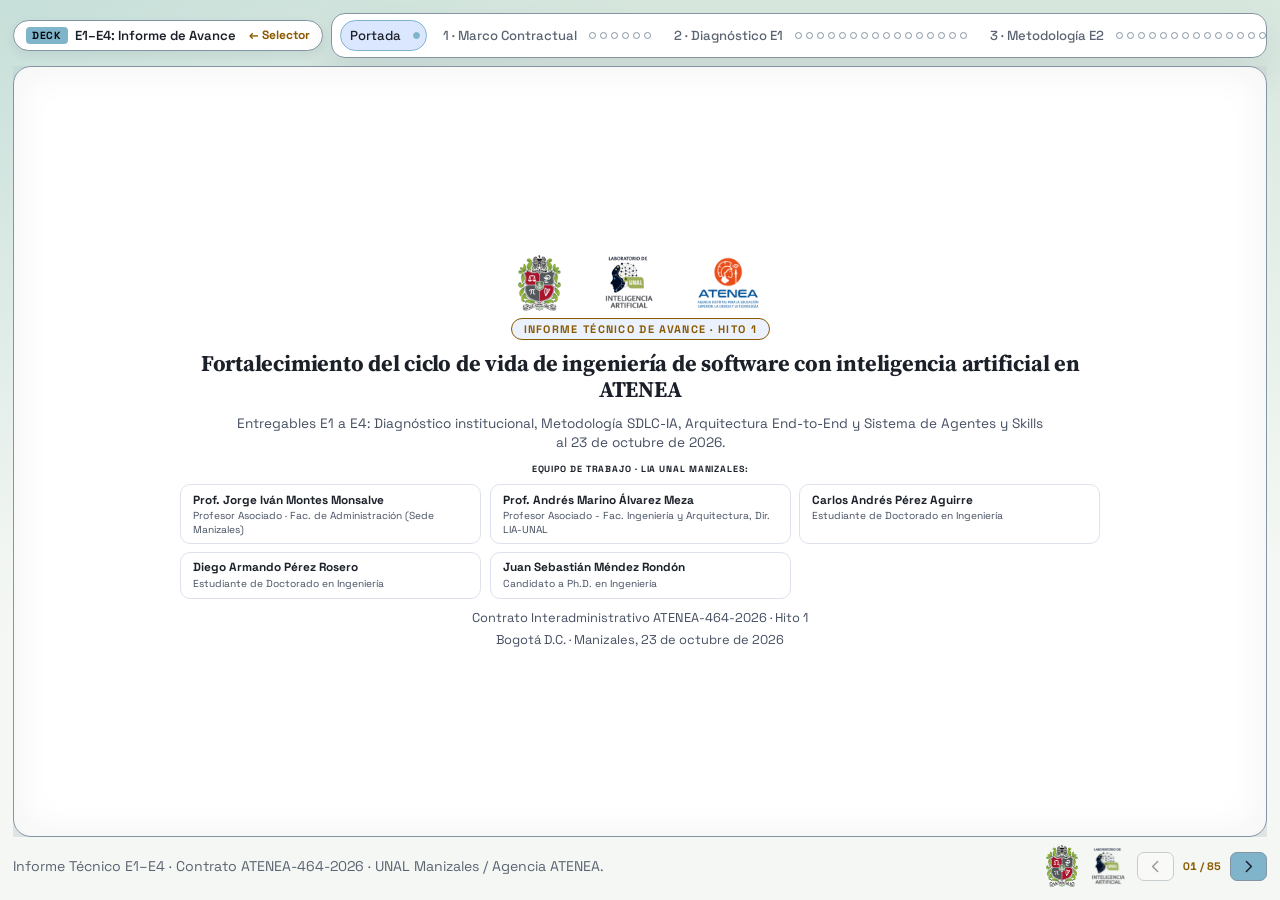
==== commit 2ec199a3: "feat(deck): add Aracne and Aegis installation slide to the end of E1-E4" ====
--- a/e1-e4.html
+++ b/e1-e4.html
@@ -6645,6 +6645,36 @@
               <figcaption class="fig-caption">Fuente: Figura 2.1 y §4.8 — Hito 1 (S1 a S13) y Hito 2 (S14 a S22) con la ruta de adopción (el informe no tiene una sección de próximos pasos)</figcaption>
             </figure>
           </article>
+
+          <!-- E5-6: Instalación de Aracne y Aegis (paquete de entrega) [cierre-instalacion] -->
+          <article class="slide is-figure-wide" data-deck="e1-e4" data-module="e5" data-item="cierre-instalacion" data-tone="emerald">
+            <div class="slide-content">
+              <p class="slide-kicker">6 &middot; Decisiones y Cierre (Hito 1) &middot; Paquete de instalación</p>
+              <h2>Instalación de Aracne y Aegis</h2>
+              <ul class="slide-list">
+                <li><strong>Aracne:</strong> guía a un asistente de inteligencia artificial para construir software en orden: planear, construir y revisar.</li>
+                <li><strong>Aegis:</strong> da a cada persona su cuenta y un saldo mensual para usar la inteligencia artificial.</li>
+                <li><strong>Verificación:</strong> cada paquete trae su huella SHA-256 para comprobar que llegó completo.</li>
+              </ul>
+            </div>
+            <figure class="slide-figure" style="display:flex;flex-direction:column;gap:6px;">
+              <div class="data-table-wrapper" style="flex:0 0 auto;min-height:0;height:auto;">
+                <table class="data-table" style="font-size:clamp(0.9rem,min(1.7vw,3vh),1.5rem);">
+                  <caption>La entrega tiene dos partes: el servidor y los computadores de las personas usuarias</caption>
+                  <thead>
+                    <tr><th>Parte</th><th>Qué incluye</th><th>Dónde se instala</th></tr>
+                  </thead>
+                  <tbody>
+                    <tr><td data-label="Parte"><strong>1. Servidor Aegis</strong></td><td data-label="Qué incluye">Una guía en Word y un paquete para instalar Aegis con Docker</td><td data-label="Dónde se instala">Servidor Linux</td></tr>
+                    <tr><td data-label="Parte"><strong>2. Computadores con Windows</strong></td><td data-label="Qué incluye">Un tutorial paso a paso con capturas reales, pensado para personas sin experiencia técnica, y el paquete de Aracne</td><td data-label="Dónde se instala">Computadores con Windows</td></tr>
+                  </tbody>
+                </table>
+              </div>
+              <ul class="slide-list" style="flex:0 0 auto;margin:10px 4px 0;font-size:clamp(0.9rem,1.3vw,1.2rem);">
+                <li><strong>Descarga:</strong> <a href="https://drive.google.com/drive/folders/1vQbMZurvoBqzIMZMAEAUgQ_FEePQgrtj?usp=sharing" target="_blank" rel="noopener" style="overflow-wrap:anywhere;">https://drive.google.com/drive/folders/1vQbMZurvoBqzIMZMAEAUgQ_FEePQgrtj?usp=sharing</a></li>
+              </ul>
+            </figure>
+          </article>
         </main>
       </div>
 
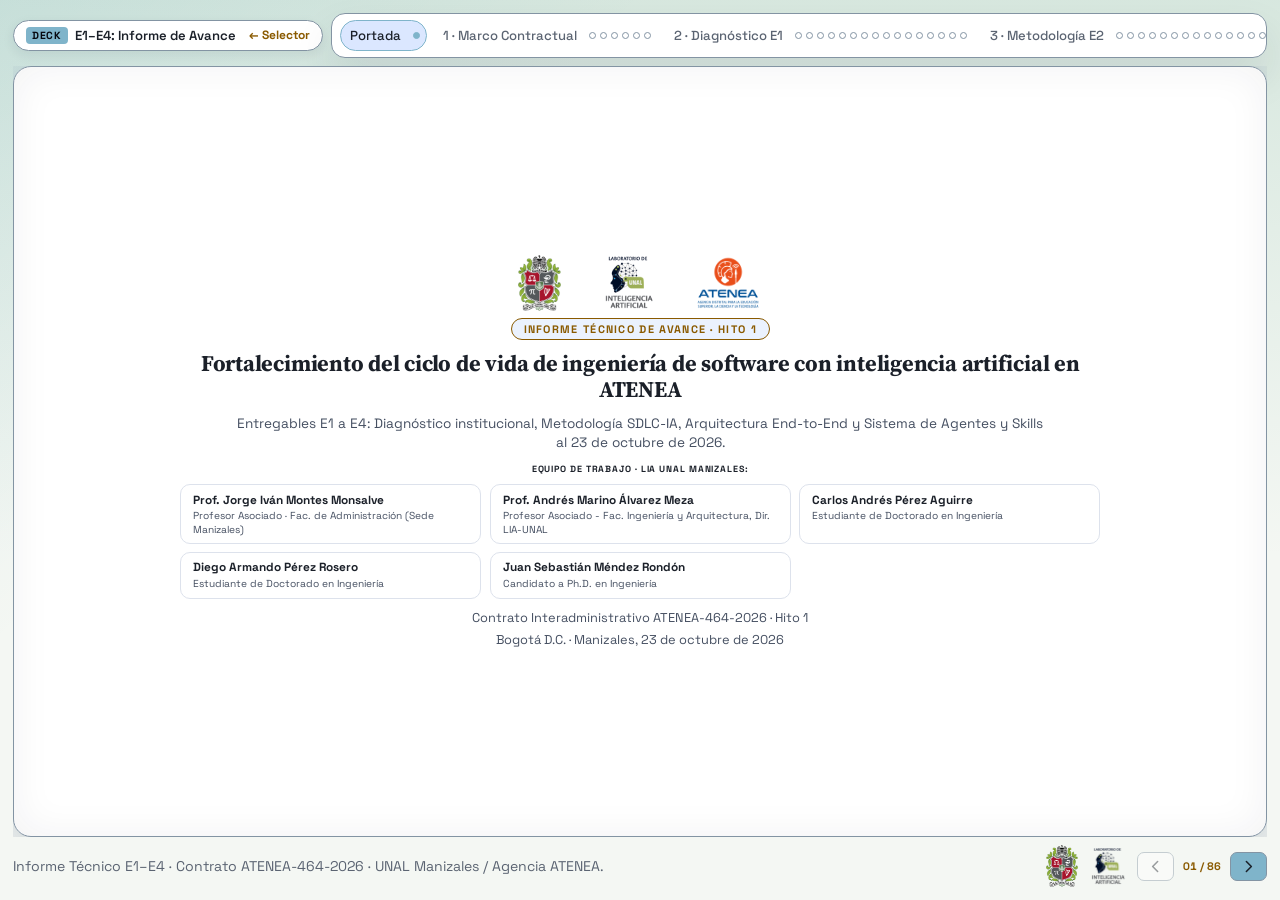
==== commit cabf184b: "feat(deck): reflect the November 6 minutes and the 6 Nov cut-off in E1-E4" ====
--- a/e1-e4.html
+++ b/e1-e4.html
@@ -201,7 +201,7 @@
               <h2>Estado de los entregables E1 a E4 al corte</h2>
               <ul class="slide-list">
                 <li>
-                  <strong>Corte: 2 de noviembre de 2026.</strong> El informe se apoya en la minuta, el acta 01 del 7 de octubre, tres sesiones grabadas, las sesiones del 23 y del 30 de octubre, tres documentos de ATENEA y sus observaciones escritas del 1 de noviembre.
+                  <strong>Corte: 6 de noviembre de 2026.</strong> El informe se apoya en la minuta, el acta 01 del 7 de octubre, tres sesiones grabadas, la sesión del 23 de octubre, las dos del 30 de octubre y la del 6 de noviembre, registradas en las actas 05 a 08. Se suman tres documentos de ATENEA y sus observaciones escritas del 1 de noviembre.
                 </li>
                 <li>
                   <strong>Hito 1:</strong> E1 a E4 integran el hito 1 del cronograma contractual.
@@ -210,13 +210,13 @@
                   <strong>E1:</strong> diagnóstico completo, listo para la validación de ATENEA.
                 </li>
                 <li>
-                  <strong>E2 a E4:</strong> propuesta definida para el flujo, la arquitectura y el arnés de agentes; el caso de uso Campus 2600 en Hēma quedó definido el 30 de octubre.
+                  <strong>E2 a E4:</strong> propuesta definida para el flujo, la arquitectura y el arnés de agentes; el caso de uso Campus 2600 en Hēma quedó definido el 30 de octubre, y su reconstrucción se ajustó con las respuestas de ATENEA del 6 de noviembre.
                 </li>
               </ul>
             </div>
             <figure class="slide-figure">
-              <svg viewBox="0 -30 520 410" fill="none" xmlns="http://www.w3.org/2000/svg" role="img" aria-label="Estado de los entregables E1 a E4 al 2 de noviembre de 2026">
-              <text x="6" y="-10" fill="#1E5631" font-family="Space Grotesk,sans-serif" font-size="15" font-weight="700">Corte: 2 de noviembre de 2026</text>
+              <svg viewBox="0 -30 520 410" fill="none" xmlns="http://www.w3.org/2000/svg" role="img" aria-label="Estado de los entregables E1 a E4 al 6 de noviembre de 2026">
+              <text x="6" y="-10" fill="#1E5631" font-family="Space Grotesk,sans-serif" font-size="15" font-weight="700">Corte: 6 de noviembre de 2026</text>
               <rect x="6" y="6" width="508" height="78" rx="9" fill="#EBF5ED" stroke="#1E5631" stroke-width="1.5" />
               <rect x="6" y="6" width="112" height="78" rx="9" fill="#1E5631" />
               <rect x="100" y="6" width="18" height="78" fill="#1E5631" />
@@ -234,10 +234,11 @@
               <rect x="100" y="178" width="18" height="110" fill="#8A5A00" />
               <text x="62" y="230" fill="#FFFFFF" font-family="Space Grotesk,sans-serif" font-size="24" font-weight="700" text-anchor="middle">E3</text>
               <text x="62" y="250" fill="#FFFFFF" font-family="Space Grotesk,sans-serif" font-size="13" font-weight="600" text-anchor="middle">Arquitectura</text>
-              <text x="134" y="204" fill="#8A5A00" font-family="Space Grotesk,sans-serif" font-size="17" font-weight="700">Composición definida por tipo</text>
-              <text x="134" y="225" fill="#8A5A00" font-family="Space Grotesk,sans-serif" font-size="17" font-weight="700">de componente</text>
-              <text x="134" y="250" fill="#454F61" font-family="Space Grotesk,sans-serif" font-size="14">Caso Campus 2600 en Hēma definido el 30 de octubre;</text>
-              <text x="134" y="270" fill="#454F61" font-family="Space Grotesk,sans-serif" font-size="14">primera reconstrucción: 7 épicas y 14 historias</text>
+              <text x="134" y="200" fill="#8A5A00" font-family="Space Grotesk,sans-serif" font-size="17" font-weight="700">Composición definida por tipo</text>
+              <text x="134" y="219" fill="#8A5A00" font-family="Space Grotesk,sans-serif" font-size="17" font-weight="700">de componente</text>
+              <text x="134" y="240" fill="#454F61" font-family="Space Grotesk,sans-serif" font-size="13.5">Caso Campus 2600 en Hēma definido el 30 de octubre;</text>
+              <text x="134" y="258" fill="#454F61" font-family="Space Grotesk,sans-serif" font-size="13.5">primera reconstrucción: 7 épicas y 14 historias,</text>
+              <text x="134" y="276" fill="#454F61" font-family="Space Grotesk,sans-serif" font-size="13.5">ajustada con las respuestas del 6 de noviembre</text>
               <rect x="6" y="296" width="508" height="78" rx="9" fill="#FFF7ED" stroke="#8A5A00" stroke-width="1.5" />
               <rect x="6" y="296" width="112" height="78" rx="9" fill="#8A5A00" />
               <rect x="100" y="296" width="18" height="78" fill="#8A5A00" />
@@ -247,15 +248,15 @@
               <text x="134" y="353" fill="#8A5A00" font-family="Space Grotesk,sans-serif" font-size="17" font-weight="700">fuera de ATENEA</text>
               </svg>
               <div class="mobile-alt">
-                <p class="sched-title">Estado de E1 a E4 al 2 de noviembre de 2026</p>
+                <p class="sched-title">Estado de E1 a E4 al 6 de noviembre de 2026</p>
                 <ul class="slide-list" style="margin:8px 0;">
                   <li><strong>E1 Diagnóstico:</strong> <span class="pill pill--ok">Diagnóstico completo para validación</span></li>
                   <li><strong>E2 SDLC-IA:</strong> <span class="pill pill--partial">Flujo propuesto por etapa</span></li>
-                  <li><strong>E3 Arquitectura:</strong> <span class="pill pill--partial">Composición definida por tipo de componente</span> Caso Campus 2600 en Hēma definido el 30 de octubre, con una primera reconstrucción de 7 épicas y 14 historias.</li>
+                  <li><strong>E3 Arquitectura:</strong> <span class="pill pill--partial">Composición definida por tipo de componente</span> Caso Campus 2600 en Hēma definido el 30 de octubre, con una primera reconstrucción de 7 épicas y 14 historias, ajustada con las respuestas de ATENEA del 6 de noviembre.</li>
                   <li><strong>E4 Agentes y skills:</strong> <span class="pill pill--partial">Arnés propuesto y probado fuera de ATENEA</span></li>
                 </ul>
               </div>
-              <figcaption class="fig-caption">Tabla 1.1. Estado de E1 a E4 al 2 de noviembre de 2026</figcaption>
+              <figcaption class="fig-caption">Tabla 1.1. Estado de E1 a E4 al 6 de noviembre de 2026</figcaption>
             </figure>
           </article>
 
@@ -4046,11 +4047,11 @@
               </div>
               <div style="flex:1 1 auto;min-height:0;display:grid;grid-template-columns:repeat(auto-fit,minmax(min(100%,340px),1fr));gap:10px;">
                 <div class="data-table-wrapper" style="min-height:0;height:auto;">
-                  <table class="data-table" style="font-size:clamp(0.64rem,min(1.05vw,1.9vh),1.4rem);">
+                  <table class="data-table" style="font-size:clamp(0.64rem,min(1.0vw,1.75vh),1.4rem);">
                     <caption>Tabla 5.2. Delimitación del caso Campus 2600: parte del proceso y situación (las seis partes «Dentro» se presentaron en el prototipo, R6)</caption>
                     <thead>
                       <tr>
-                        <th style="width:70%;font-size:0.82em;">Parte del proceso</th>
+                        <th style="width:78%;font-size:0.82em;">Parte del proceso</th>
                         <th style="font-size:0.82em;">Situación</th>
                       </tr>
                     </thead>
@@ -4060,16 +4061,17 @@
                       <tr><td data-label="Parte del proceso">Evaluación técnica, panel de jurados y <abbr title="Sistema de Administración del Riesgo de Lavado de Activos y de la Financiación del Terrorismo">SARLAFT</abbr> en paralelo</td><td data-label="Situación"><span class="pill pill--ok">Dentro</span></td></tr>
                       <tr><td data-label="Parte del proceso">Formalización, autodiagnóstico, diagnóstico y cálculo de Δ</td><td data-label="Situación"><span class="pill pill--ok">Dentro</span></td></tr>
                       <tr><td data-label="Parte del proceso">Hoja de ruta, hojas parciales, visibilidad por rol y firmas con hash</td><td data-label="Situación"><span class="pill pill--ok">Dentro</span></td></tr>
-                      <tr><td data-label="Parte del proceso">Plan de trabajo e informes de avance de los integradores</td><td data-label="Situación"><span class="pill pill--ok">Dentro</span></td></tr>
-                      <tr><td data-label="Parte del proceso">Control de topes por tipología y del reparto entre integradores (solicitud 1)</td><td data-label="Situación"><span class="pill pill--partial">Por confirmar</span></td></tr>
+                      <tr><td data-label="Parte del proceso">Plan de trabajo e informes de avance de los integradores (prioridad con la hoja de ruta, R8)</td><td data-label="Situación"><span class="pill pill--ok">Dentro</span></td></tr>
+                      <tr><td data-label="Parte del proceso">Topes por tipología (solicitud 1); reparto eliminado (R8)</td><td data-label="Situación"><span class="pill pill--partial">Por confirmar</span></td></tr>
                       <tr><td data-label="Parte del proceso">Otros temas presupuestales y monetización: sin definición del área funcional</td><td data-label="Situación"><span class="pill pill--todo">Fuera</span></td></tr>
                       <tr><td data-label="Parte del proceso">Integración con sistemas financieros externos: interfaces simuladas verificables</td><td data-label="Situación"><span class="pill pill--todo">Fuera</span></td></tr>
                       <tr><td data-label="Parte del proceso">Motor de emparejamiento de oferta y demanda: segunda transición de Hēma</td><td data-label="Situación"><span class="pill pill--todo">Fuera</span></td></tr>
+                      <tr><td data-label="Parte del proceso">Espacios físicos de Campus 2600: posible segundo caso (R8)</td><td data-label="Situación"><span class="pill pill--todo">Fuera</span></td></tr>
                     </tbody>
                   </table>
                 </div>
                 <div class="data-table-wrapper" style="min-height:0;height:auto;">
-                  <table class="data-table" style="font-size:clamp(0.64rem,min(1.05vw,1.9vh),1.4rem);">
+                  <table class="data-table" style="font-size:clamp(0.64rem,min(1.0vw,1.75vh),1.4rem);">
                     <caption>Tabla 5.3. Solicitudes a ATENEA para cerrar la delimitación del caso Campus 2600 (texto condensado)</caption>
                     <thead>
                       <tr>
@@ -4221,16 +4223,16 @@
               <div class="fig-head" style="flex:0 0 auto;padding:4px 10px 2px;">
                 <p class="slide-kicker">4 &middot; Arquitectura del Arnés (E3)</p>
                 <h2 style="margin-bottom:4px;">Proceso misional destino: seis etapas de Campus 2600 en Hēma (§5.5)</h2>
-                <p style="font-size:clamp(0.86rem,1.05vw,1rem);line-height:1.4;margin-bottom:2px;"><strong>Integradores:</strong> CEIBA y CONNECT (Connect Bogotá) prestan los servicios del directorio, hoy en catálogos de Excel; la bolsa se reparte 60&nbsp;% para Ceiba y 40&nbsp;% para Connect (R6). <strong>Prototipo:</strong> convocatoria de un año prorrogable con tres tipologías (<abbr title="Empresas de Base Científica y Tecnológica">EBCT</abbr> hasta $120.000.000, <abbr title="Empresas de Alto Impacto">EAI</abbr> hasta $50.000.000 y MiPymes hasta $25.000.000 COP); los topes se describen porque el prototipo los muestra, y su inclusión en el caso queda por confirmar con ATENEA (Tabla 5.3).</p>
+                <p style="font-size:clamp(0.86rem,1.05vw,1rem);line-height:1.4;margin-bottom:2px;"><strong>Integradores:</strong> CEIBA y CONNECT (Connect Bogotá) prestan los servicios del directorio, hoy en catálogos de Excel, con una plantilla de variables ya acordada; el reparto de 60&nbsp;% y 40&nbsp;% (R6) se descartó por una sola bolsa por beneficiario (R8). <strong>Prototipo:</strong> convocatoria de un año prorrogable con tres tipologías (<abbr title="Empresas de Base Científica y Tecnológica">EBCT</abbr> hasta $120.000.000, <abbr title="Empresas de Alto Impacto">EAI</abbr> hasta $50.000.000 y MiPymes hasta $25.000.000 COP); los topes se describen porque el prototipo los muestra, y su inclusión en el caso queda por confirmar con ATENEA (Tabla 5.3).</p>
               </div>
               <div class="data-table-wrapper" style="flex:1 1 auto;min-height:0;height:auto;">
-                <table class="data-table" style="font-size:clamp(0.66rem,min(1.2vw,2.0vh),1.5rem);">
+                <table class="data-table" style="font-size:clamp(0.66rem,min(1.15vw,1.9vh),1.5rem);">
                   <caption>Tabla 5.6. Etapas del proceso misional de Campus 2600 en Hēma: etapa, actores, insumo y resultado</caption>
                   <thead>
                     <tr>
                       <th style="width:15%;font-size:0.82em;">Etapa</th>
-                      <th style="width:20%;font-size:0.82em;">Actores</th>
-                      <th style="width:30%;font-size:0.82em;">Insumos</th>
+                      <th style="width:24%;font-size:0.82em;">Actores</th>
+                      <th style="width:26%;font-size:0.82em;">Insumos</th>
                       <th style="font-size:0.82em;">Resultados</th>
                     </tr>
                   </thead>
@@ -4245,7 +4247,7 @@
                       <td data-label="Etapa"><strong>2. Postulación técnica</strong></td>
                       <td data-label="Actores">Emprendimiento o spin-off y gestor de Campus</td>
                       <td data-label="Insumos">Operación primaria, con documentos habilitantes, y secundaria, con foco estratégico, antecedentes legales y <abbr title="Sistema de Administración del Riesgo de Lavado de Activos y de la Financiación del Terrorismo">SARLAFT</abbr></td>
-                      <td data-label="Resultados">Radicado (ejemplo: RAD-OP1-2024-00145); el gestor aprueba, pide subsanación o rechaza cada etapa</td>
+                      <td data-label="Resultados">Radicado (ejemplo: RAD-OP1-2024-00145); el gestor aprueba, pide subsanación o rechaza cada etapa; subsanan solo habilitantes, antecedentes legales y <abbr title="Sistema de Administración del Riesgo de Lavado de Activos y de la Financiación del Terrorismo">SARLAFT</abbr></td>
                     </tr>
                     <tr>
                       <td data-label="Etapa"><strong>3. Calificación y filtro</strong></td>
@@ -4257,13 +4259,13 @@
                       <td data-label="Etapa"><strong>4. Diagnóstico de brechas</strong></td>
                       <td data-label="Actores">Entidad, gestor y, si se requiere, panel de expertos</td>
                       <td data-label="Insumos">Autodiagnóstico de la entidad y diagnóstico del gestor</td>
-                      <td data-label="Resultados">Diferencia (Δ) con el promedio de las evaluaciones; brechas, criticidad y servicios propuestos</td>
+                      <td data-label="Resultados">Diferencia (Δ) entre autodiagnóstico y diagnóstico del gestor (con el del panel), sin promediar; brechas, criticidad y servicios</td>
                     </tr>
                     <tr>
                       <td data-label="Etapa"><strong>5. Hoja de ruta y firmas</strong></td>
-                      <td data-label="Actores">Gestor, financiero, emprendedor, integradores, gerente y supervisor del convenio</td>
-                      <td data-label="Insumos">Brechas, versión aprobada del catálogo y presupuesto de la tipología, repartido 60&nbsp;% Ceiba y 40&nbsp;% Connect</td>
-                      <td data-label="Resultados">Hoja de ruta firmada por hash y congelada; si alguien la rechaza, vuelve a la etapa de ficha</td>
+                      <td data-label="Actores">Gestor; gestión presupuestal, gerente y dirección general de ATENEA; representantes legales de la entidad y de Ceiba o Connect</td>
+                      <td data-label="Insumos">Brechas, versión aprobada del catálogo y presupuesto de la tipología, sin reparto fijo entre integradores</td>
+                      <td data-label="Resultados">Hoja de ruta firmada por hash y congelada; si un firmante la devuelve, el circuito de firmas se reinicia</td>
                     </tr>
                     <tr>
                       <td data-label="Etapa"><strong>6. Ejecución y cierre</strong></td>
@@ -4289,9 +4291,9 @@
                   <caption>Tabla 5.7. Requisitos del caso de uso Campus 2600: identificador, descripción y origen</caption>
                   <thead>
                     <tr>
-                      <th style="width:8%;font-size:0.82em;">ID</th>
+                      <th style="width:7%;font-size:0.82em;">ID</th>
                       <th style="font-size:0.82em;">Requisito</th>
-                      <th style="width:15%;font-size:0.82em;">Origen</th>
+                      <th style="width:12%;font-size:0.82em;">Origen</th>
                     </tr>
                   </thead>
                   <tbody>
@@ -4332,8 +4334,8 @@
                     </tr>
                     <tr>
                       <td data-label="ID"><strong>RF-02</strong></td>
-                      <td data-label="Requisito">Postulación en operación primaria y secundaria (<abbr title="Sistema de Administración del Riesgo de Lavado de Activos y de la Financiación del Terrorismo">SARLAFT</abbr>); el gestor aprueba, pide subsanación o rechaza; sin prerrequisitos no se continúa</td>
-                      <td data-label="Origen">R6</td>
+                      <td data-label="Requisito">Postulación primaria y secundaria; el gestor aprueba, rechaza o pide subsanar habilitantes, antecedentes legales o <abbr title="Sistema de Administración del Riesgo de Lavado de Activos y de la Financiación del Terrorismo">SARLAFT</abbr>; sin prerrequisitos no se continúa</td>
+                      <td data-label="Origen">R6; R8</td>
                     </tr>
                     <tr>
                       <td data-label="ID"><strong>RF-03</strong></td>
@@ -4342,8 +4344,8 @@
                     </tr>
                     <tr>
                       <td data-label="ID"><strong>RF-04</strong></td>
-                      <td data-label="Requisito">Autodiagnóstico, diagnóstico del gestor con posible panel de expertos y Δ con el promedio de las evaluaciones</td>
-                      <td data-label="Origen">R6</td>
+                      <td data-label="Requisito">Autodiagnóstico, diagnóstico del gestor con el del panel de expertos y Δ como diferencia entre ambos, sin promedio</td>
+                      <td data-label="Origen">R6; R8</td>
                     </tr>
                     <tr>
                       <td data-label="ID"><strong>RF-05</strong></td>
@@ -4362,13 +4364,13 @@
                     </tr>
                     <tr>
                       <td data-label="ID"><strong>RF-08</strong></td>
-                      <td data-label="Requisito">Firmas por hash del financiero, el emprendedor, los integradores, el gerente y el supervisor, que hoy van por correo</td>
-                      <td data-label="Origen">R6</td>
+                      <td data-label="Requisito">Firmas por hash, en orden: gestión presupuestal, representante legal de la entidad, de Ceiba o Connect, gerente y dirección general; hoy van por correo</td>
+                      <td data-label="Origen">R6; R8</td>
                     </tr>
                     <tr>
                       <td data-label="ID"><strong>RF-09</strong></td>
-                      <td data-label="Requisito">Si algún firmante la rechaza, la hoja de ruta regresa a la etapa de ficha</td>
-                      <td data-label="Origen">R6</td>
+                      <td data-label="Requisito">Si un firmante la devuelve, las firmas se reinician desde el primero</td>
+                      <td data-label="Origen">R6; R8</td>
                     </tr>
                     <tr>
                       <td data-label="ID"><strong>RF-10</strong></td>
@@ -4397,7 +4399,7 @@
               <div class="fig-head" style="flex:0 0 auto;padding:4px 10px 2px;">
                 <p class="slide-kicker">4 &middot; Arquitectura del Arnés (E3)</p>
                 <h2 style="margin-bottom:4px;">Historias de usuario: 7 épicas y 14 historias reconstruidas, ocho de muestra (§5.7)</h2>
-                <p style="font-size:clamp(0.86rem,1.05vw,1rem);line-height:1.4;margin-bottom:2px;"><strong>Reconstrucción:</strong> la Universidad la hizo con la grabación y el prototipo; queda pendiente de validación con ATENEA (R6). El arnés generó 14 contratos OpenSpec, uno por historia, y el plan de sprint los ordenó en tres olas de 7, 5 y 2 según el orden de las historias dentro de cada épica; las dependencias entre épicas todavía no se detectan. <strong>Por resolver al validar:</strong> HU-03 rechaza de forma automática por SARLAFT, que la sesión trató como requisito paralelo, y HU-08 devuelve a borrador, cuando en la sesión la hoja regresa a la etapa de ficha.</p>
+                <p style="font-size:clamp(0.86rem,1.05vw,1rem);line-height:1.4;margin-bottom:2px;"><strong>Reconstrucción:</strong> la Universidad la hizo con la grabación y el prototipo; queda pendiente de validación con ATENEA (R6). El arnés generó 14 contratos OpenSpec, uno por historia, y el plan de sprint los ordenó en tres olas de 7, 5 y 2 según el orden de las historias dentro de cada épica; las dependencias entre épicas todavía no se detectan. <strong>Por resolver al validar:</strong> HU-03 rechaza de forma automática por SARLAFT, que la sesión trató como requisito paralelo, y HU-08 devuelve a borrador, cuando en la sesión la hoja regresa a la etapa de ficha. El 6 de noviembre se resolvió parte: incumplir SARLAFT es rechazo definitivo tras la subsanación, y una hoja devuelta reinicia las firmas (R8).</p>
               </div>
               <div class="data-table-wrapper" style="flex:1 1 auto;min-height:0;height:auto;">
                 <table class="data-table" style="font-size:clamp(0.6rem,min(1.05vw,1.8vh),1.3rem);">
@@ -4431,9 +4433,9 @@
                     </tr>
                     <tr>
                       <td data-label="Historia"><strong>HU-04</strong></td>
-                      <td data-label="Nombre y rol">Cálculo de brechas (panel de expertos)</td>
-                      <td data-label="Criterios Given/When/Then"><em>Given</em> el autodiagnóstico y las calificaciones, <em>When</em> se cierra la evaluación, <em>Then</em> se calcula el Δ y se clasifican las brechas</td>
-                      <td data-label="Prueba automatizada">Algorítmica: promedio ponderado y delta</td>
+                      <td data-label="Nombre y rol">Cálculo de brechas (gestor Hēma)</td>
+                      <td data-label="Criterios Given/When/Then"><em>Given</em> el autodiagnóstico y el diagnóstico del gestor, con el del panel de expertos, <em>When</em> se cierra el diagnóstico, <em>Then</em> se calcula el Δ como la diferencia entre ambos y se clasifican las brechas</td>
+                      <td data-label="Prueba automatizada">Algorítmica: delta como diferencia, sin promedio</td>
                     </tr>
                     <tr>
                       <td data-label="Historia"><strong>HU-05</strong></td>
@@ -4590,7 +4592,7 @@
               <div class="fig-head" style="flex:0 0 auto;padding:4px 10px 2px;">
                 <p class="slide-kicker">4 &middot; Arquitectura del Arnés (E3)</p>
                 <h2 style="margin-bottom:4px;">Flujos del caso: el principal y seis de excepción y contingencia (§5.9)</h2>
-                <p style="font-size:clamp(0.86rem,1.05vw,1rem);line-height:1.4;margin-bottom:2px;"><strong>Cambios del 30 de octubre:</strong> la subsanación la decide el gestor en cada etapa; los documentos SARLAFT se gestionan en paralelo y condicionan la formalización; una hoja de ruta rechazada regresa a la etapa de ficha.</p>
+                <p style="font-size:clamp(0.86rem,1.05vw,1rem);line-height:1.4;margin-bottom:2px;"><strong>Cambios del 30 de octubre:</strong> la subsanación la decide el gestor en cada etapa; los documentos SARLAFT se gestionan en paralelo y condicionan la formalización; una hoja de ruta rechazada regresa a la etapa de ficha. El 6 de noviembre, ATENEA limitó la subsanación a los habilitantes, los antecedentes legales y los documentos SARLAFT, con un plazo que fija quien la pide, y estableció que una hoja de ruta devuelta reinicia el circuito de firmas (R8).</p>
               </div>
               <div class="data-table-wrapper" style="flex:1 1 auto;min-height:0;height:auto;">
                 <table class="data-table" style="font-size:clamp(0.66rem,min(1.2vw,2.0vh),1.5rem);">
@@ -4612,8 +4614,8 @@
                     </tr>
                     <tr>
                       <td data-label="Flujo"><strong>Subsanación</strong></td>
-                      <td data-label="Descripción">Documentos habilitantes o de la operación secundaria incompletos</td>
-                      <td data-label="Mecanismo">El gestor aprueba, pide subsanación o rechaza</td>
+                      <td data-label="Descripción">Habilitantes, antecedentes legales o documentos <abbr title="Sistema de Administración del Riesgo de Lavado de Activos y de la Financiación del Terrorismo">SARLAFT</abbr> incompletos</td>
+                      <td data-label="Mecanismo">El administrador de Campus, el líder de habilitación o los habilitadores devuelven con un plazo; el postulante subsana</td>
                       <td data-label="Resultado">Sin los prerrequisitos no se continúa</td>
                     </tr>
                     <tr>
@@ -4636,8 +4638,8 @@
                     </tr>
                     <tr>
                       <td data-label="Flujo"><strong>Objeción en firmas</strong></td>
-                      <td data-label="Descripción">Rechazo de cualquier firmante de la hoja de ruta</td>
-                      <td data-label="Mecanismo">Regreso a la etapa de ficha</td>
+                      <td data-label="Descripción">Devolución de cualquier firmante de la hoja de ruta</td>
+                      <td data-label="Mecanismo">Reinicio del circuito de firmas</td>
                       <td data-label="Resultado">Nueva concertación y nuevo circuito de firmas</td>
                     </tr>
                     <tr>
@@ -4658,7 +4660,7 @@
               <div class="fig-head" style="flex:0 0 auto;padding:4px 10px 2px;">
                 <p class="slide-kicker">4 &middot; Arquitectura del Arnés (E3)</p>
                 <h2 style="margin-bottom:4px;">Integraciones: siete sistemas de ATENEA con los que se articula el caso (§5.10)</h2>
-                <p style="font-size:clamp(0.86rem,1.05vw,1rem);line-height:1.4;margin-bottom:2px;"><strong>Pendientes:</strong> la estructura de Azure se revisa con GoToCloud el martes 3 de noviembre de 2026, a las 4 p.&nbsp;m.; la ubicación de la wiki de Azure DevOps se define en la siguiente reunión; el motor de emparejamiento queda para la segunda transición.</p>
+                <p style="font-size:clamp(0.86rem,1.05vw,1rem);line-height:1.4;margin-bottom:2px;"><strong>Pendientes:</strong> la reunión con GoToCloud sobre la estructura de Azure se hizo el 3 de noviembre de 2026 y la Universidad presentó su análisis el 6 de noviembre (R8); la ubicación de la wiki de Azure DevOps se define en la siguiente reunión; el motor de emparejamiento queda para la segunda transición.</p>
               </div>
               <div class="data-table-wrapper" style="flex:1 1 auto;min-height:0;height:auto;">
                 <table class="data-table" style="font-size:clamp(0.66rem,min(1.2vw,2.0vh),1.5rem);">
@@ -4676,7 +4678,7 @@
                       <td data-label="Sistema"><strong>Azure Repos y Pipelines</strong></td>
                       <td data-label="Función en el caso">Control de versiones, compilación continua y despliegue del código</td>
                       <td data-label="Protocolo e interfaz">Git sobre HTTPS y agentes de Azure DevOps</td>
-                      <td data-label="Estado"><span class="pill pill--partial">En migración</span> estructura de Azure en revisión con GoToCloud el 3 de noviembre de 2026</td>
+                      <td data-label="Estado"><span class="pill pill--partial">En migración</span> estructura de Azure presentada por GoToCloud el 3 de noviembre de 2026</td>
                     </tr>
                     <tr>
                       <td data-label="Sistema"><strong>Wiki del proyecto en Azure DevOps</strong></td>
@@ -6284,7 +6286,7 @@
                 <h2 style="margin-bottom:4px;">Estado de las tres decisiones y cierre de Hito 1</h2>
                 <p style="font-size:clamp(0.86rem,1.05vw,1rem);line-height:1.4;">Resolución integral de las observaciones de supervisión para habilitar la radicación de la Factura 1 (ventana 1–15 de noviembre).</p>
               </div>
-              <svg viewBox="-4 0 1208 350" fill="none" xmlns="http://www.w3.org/2000/svg" role="img" aria-label="Estado de las tres decisiones de ATENEA: caso de uso seleccionado con 14 historias reconstruidas por validar, entorno en Azure en curso y siete observaciones resueltas">
+              <svg viewBox="-4 0 1208 350" fill="none" xmlns="http://www.w3.org/2000/svg" role="img" aria-label="Estado de las tres decisiones de ATENEA: caso de uso seleccionado con 14 historias reconstruidas por validar, entorno en Azure en curso con la reunión de GoToCloud realizada y siete observaciones resueltas">
 <rect x="0" y="10" width="372" height="330" rx="12" fill="#FFFFFF" stroke="#1E5631" stroke-width="2" />
 <rect x="0" y="10" width="372" height="62" rx="12" fill="#1E5631" />
 <rect x="0" y="50" width="372" height="22" fill="#1E5631" />
@@ -6303,7 +6305,9 @@
 <text x="434" y="173" fill="#454F61" font-family="Space Grotesk,sans-serif" font-size="16">✓ Flujo centralizado (Directorio Activo</text>
 <text x="452" y="198" fill="#454F61" font-family="Space Grotesk,sans-serif" font-size="16">u otro directorio de la entidad)</text>
 <text x="434" y="223" fill="#454F61" font-family="Space Grotesk,sans-serif" font-size="16">✓ Requisitos mínimos propuestos</text>
-<text x="434" y="248" fill="#454F61" font-family="Space Grotesk,sans-serif" font-size="16">→ GoToCloud: martes 3-nov, 4 p. m.</text>
+<text x="434" y="248" fill="#454F61" font-family="Space Grotesk,sans-serif" font-size="16">✓ Reunión con GoToCloud el 3-nov</text>
+<text x="434" y="273" fill="#454F61" font-family="Space Grotesk,sans-serif" font-size="16">✓ Análisis presentado el 6-nov</text>
+<text x="434" y="298" fill="#454F61" font-family="Space Grotesk,sans-serif" font-size="16">→ Código de Hēma: 9 y 10-nov</text>
 <rect x="828" y="10" width="372" height="330" rx="12" fill="#FFFFFF" stroke="#1E5631" stroke-width="2" />
 <rect x="828" y="10" width="372" height="62" rx="12" fill="#1E5631" />
 <rect x="828" y="50" width="372" height="22" fill="#1E5631" />
@@ -6318,7 +6322,7 @@
                 <p class="sched-title">Estado de las decisiones</p>
                 <ol class="slide-list" style="margin:8px 0;">
                   <li><strong>Campus 2600 en Hēma (C3):</strong> seleccionado; 7 épicas y 14 historias reconstruidas por la Universidad a partir de la grabación y el prototipo, pendientes de validación con ATENEA; 14 contratos OpenSpec y prueba de humo del arnés.</li>
-                  <li><strong>Entorno en Azure:</strong> VPN y Hēma recibidos; requisitos técnicos mínimos propuestos para la reunión con GoToCloud del martes 3 de noviembre a las 4 p. m.</li>
+                  <li><strong>Entorno en Azure:</strong> VPN y Hēma recibidos; requisitos técnicos mínimos propuestos; la reunión con GoToCloud se hizo el 3 de noviembre y la Universidad presentó su análisis el 6 de noviembre; el código fuente y los repositorios de Hēma están previstos entre el 9 y el 10 de noviembre (R8).</li>
                   <li><strong>Diagnóstico y carta:</strong> 7 observaciones resueltas con la versión 0.9.0 (241 pruebas) para radicar la Factura 1 ($150M).</li>
                 </ol>
               </div>
@@ -6335,13 +6339,13 @@
                 <p style="font-size:clamp(0.86rem,1.05vw,1rem);line-height:1.4;">Lo que falta depende de información que solo tiene ATENEA; el informe marca cada dato como pendiente en lugar de suponerlo. Componentes C1 y C3.</p>
               </div>
               <div class="data-table-wrapper" style="flex:1 1 auto;min-height:0;height:auto;">
-                <table class="data-table" style="font-size:clamp(0.7rem,min(1.2vw,2.25vh),1.55rem);">
+                <table class="data-table" style="font-size:clamp(0.66rem,min(1.1vw,2.0vh),1.45rem);">
                   <caption>Tabla 7.1. Información que debe aportar ATENEA para cerrar los componentes C1 a C4 y C7 (1/2)</caption>
                   <thead>
                     <tr>
                       <th style="width:9%;font-size:0.82em;">Comp.</th>
-                      <th style="width:48%;font-size:0.82em;">Información</th>
-                      <th style="width:28%;font-size:0.82em;">¿Dónde se usa?</th>
+                      <th style="width:52%;font-size:0.82em;">Información</th>
+                      <th style="width:24%;font-size:0.82em;">¿Dónde se usa?</th>
                       <th style="font-size:0.82em;">Origen</th>
                     </tr>
                   </thead>
@@ -6349,7 +6353,7 @@
                     <tr>
                       <td data-label="Comp."><strong>C1</strong></td>
                       <td data-label="Información"><span>Validación de la línea base de madurez y datos de despliegues, fallos y tiempos de recuperación</span></td>
-                      <td data-label="¿Dónde se usa?"><span>Tablas 3.7 y 3.8</span></td>
+                      <td data-label="¿Dónde se usa?"><span>Tablas 3.9 y 3.10</span></td>
                       <td data-label="Origen"><span>R3, A4</span></td>
                     </tr>
                     <tr>
@@ -6366,20 +6370,32 @@
                     </tr>
                     <tr>
                       <td data-label="Comp."><strong>C1, C3</strong></td>
-                      <td data-label="Información"><span>Selección del caso de uso y acta y diseño del módulo elegido</span></td>
+                      <td data-label="Información"><span>Acceso a la plataforma de interoperabilidad y envío de las historias de usuario existentes, que ATENEA mandará en un archivo comprimido; validación de las 14 historias reconstruidas</span></td>
                       <td data-label="¿Dónde se usa?"><span>Secciones 5.4 a 5.12 y anexo E</span></td>
-                      <td data-label="Origen"><span>R2, R3</span></td>
+                      <td data-label="Origen"><span>R5, R6, R8</span></td>
                     </tr>
                     <tr>
                       <td data-label="Comp."><strong>C3</strong></td>
-                      <td data-label="Información"><span>Proceso actual de la liquidación de apoyos económicos, con usuarios y volumen</span></td>
-                      <td data-label="¿Dónde se usa?"><span>Sección 5.5 (Tabla 5.2)</span></td>
-                      <td data-label="Origen"><span>A6</span></td>
+                      <td data-label="Información"><span>Reglas de Campus aún sin respuesta: la pregunta en revisión del área funcional, el rol que lidera la convocatoria, los criterios del panel de asignación y los topes por tipología en la hoja de ruta</span></td>
+                      <td data-label="¿Dónde se usa?"><span>Sección 5.5</span></td>
+                      <td data-label="Origen"><span>R6, R8</span></td>
                     </tr>
                     <tr>
                       <td data-label="Comp."><strong>C3</strong></td>
-                      <td data-label="Información"><span>Protocolo, autenticación y responsable de cada integración</span></td>
-                      <td data-label="¿Dónde se usa?"><span>Tabla 5.7</span></td>
+                      <td data-label="Información"><span>Protocolo, autenticación (Directorio Activo o directorio interno de la entidad) y responsable de cada integración</span></td>
+                      <td data-label="¿Dónde se usa?"><span>Tabla 5.11</span></td>
+                      <td data-label="Origen"><span>A6, R6</span></td>
+                    </tr>
+                    <tr>
+                      <td data-label="Comp."><strong>C3</strong></td>
+                      <td data-label="Información"><span>Código fuente y acceso a los repositorios de Hēma, previstos entre el 9 y el 10 de noviembre, y definición del repositorio definitivo del proyecto Campus; el piloto usó <code>LIAUNAL/Atenea-Demo</code></span></td>
+                      <td data-label="¿Dónde se usa?"><span>Sección 6.11</span></td>
+                      <td data-label="Origen"><span>PC, R8</span></td>
+                    </tr>
+                    <tr>
+                      <td data-label="Comp."><strong>C3</strong></td>
+                      <td data-label="Información"><span>Entidades y columnas del módulo para el juego de datos sintéticos</span></td>
+                      <td data-label="¿Dónde se usa?"><span>Tabla 5.12</span></td>
                       <td data-label="Origen"><span>A6</span></td>
                     </tr>
                   </tbody>
@@ -6394,49 +6410,43 @@
               <div class="fig-head" style="flex:0 0 auto;padding:4px 10px 2px;">
                 <p class="slide-kicker">6 &middot; Decisiones y Cierre (Hito 1)</p>
                 <h2 style="margin-bottom:4px;">Información pendiente para cerrar C1 a C4 y C7 (2/2)</h2>
-                <p style="font-size:clamp(0.86rem,1.05vw,1rem);line-height:1.4;">Lo que falta depende de información que solo tiene ATENEA; el informe marca cada dato como pendiente en lugar de suponerlo. Componentes C3, C2 y C4.</p>
+                <p style="font-size:clamp(0.86rem,1.05vw,1rem);line-height:1.4;">Lo que falta depende de información que solo tiene ATENEA; el informe marca cada dato como pendiente en lugar de suponerlo. Componentes C2, C4 y C7.</p>
               </div>
               <div class="data-table-wrapper" style="flex:1 1 auto;min-height:0;height:auto;">
-                <table class="data-table" style="font-size:clamp(0.7rem,min(1.2vw,2.25vh),1.55rem);">
+                <table class="data-table" style="font-size:clamp(0.66rem,min(1.1vw,2.0vh),1.45rem);">
                   <caption>Tabla 7.1. Información que debe aportar ATENEA para cerrar los componentes C1 a C4 y C7 (2/2)</caption>
                   <thead>
                     <tr>
                       <th style="width:9%;font-size:0.82em;">Comp.</th>
-                      <th style="width:48%;font-size:0.82em;">Información</th>
-                      <th style="width:28%;font-size:0.82em;">¿Dónde se usa?</th>
+                      <th style="width:52%;font-size:0.82em;">Información</th>
+                      <th style="width:24%;font-size:0.82em;">¿Dónde se usa?</th>
                       <th style="font-size:0.82em;">Origen</th>
                     </tr>
                   </thead>
                   <tbody>
                     <tr>
-                      <td data-label="Comp."><strong>C3</strong></td>
-                      <td data-label="Información"><span>Entidades y columnas del módulo para el juego de datos sintéticos</span></td>
-                      <td data-label="¿Dónde se usa?"><span>Tabla 5.8</span></td>
-                      <td data-label="Origen"><span>A6</span></td>
-                    </tr>
-                    <tr>
                       <td data-label="Comp."><strong>C2</strong></td>
                       <td data-label="Información"><span>Designación del equipo y dedicación de cada rol</span></td>
-                      <td data-label="¿Dónde se usa?"><span>Tabla 4.2</span></td>
+                      <td data-label="¿Dónde se usa?"><span>Tabla 4.3</span></td>
                       <td data-label="Origen"><span>A5</span></td>
                     </tr>
                     <tr>
                       <td data-label="Comp."><strong>C2</strong></td>
                       <td data-label="Información"><span>Validación de los umbrales de calidad y seguridad y adopción de la política de uso de IA</span></td>
-                      <td data-label="¿Dónde se usa?"><span>Tabla 4.4 y anexo D</span></td>
+                      <td data-label="¿Dónde se usa?"><span>Tabla 4.5 y anexo D</span></td>
                       <td data-label="Origen"><span>R4</span></td>
                     </tr>
                     <tr>
                       <td data-label="Comp."><strong>C2, C4</strong></td>
                       <td data-label="Información"><span>Informe de la revisión de seguridad de las aplicaciones</span></td>
-                      <td data-label="¿Dónde se usa?"><span>Tablas 3.9 y 6.4</span></td>
+                      <td data-label="¿Dónde se usa?"><span>Tablas 3.11 y 6.4</span></td>
                       <td data-label="Origen"><span>R2</span></td>
                     </tr>
                     <tr>
                       <td data-label="Comp."><strong>C4</strong></td>
-                      <td data-label="Información"><span>Lista de servidores MCP y herramientas permitidas, y protección de ramas en Azure DevOps</span></td>
-                      <td data-label="¿Dónde se usa?"><span>Tabla 6.4</span></td>
-                      <td data-label="Origen"><span>R4</span></td>
+                      <td data-label="Información"><span>Aprobación de la lista de servidores MCP y herramientas, de la acotación de la terminal y protección de ramas en Azure DevOps</span></td>
+                      <td data-label="¿Dónde se usa?"><span>Tablas 6.6 y 6.5</span></td>
+                      <td data-label="Origen"><span>R4, A10</span></td>
                     </tr>
                     <tr>
                       <td data-label="Comp."><strong>C4</strong></td>
@@ -6450,29 +6460,41 @@
                       <td data-label="¿Dónde se usa?"><span>Sección 6.10</span></td>
                       <td data-label="Origen"><span>R7</span></td>
                     </tr>
+                    <tr>
+                      <td data-label="Comp."><strong>C7</strong></td>
+                      <td data-label="Información"><span>Estándar de despliegue de la entidad: por servidor o Kubernetes, registro de imágenes, ambientes y variables</span></td>
+                      <td data-label="¿Dónde se usa?"><span>Sección 4.6</span></td>
+                      <td data-label="Origen"><span>A10</span></td>
+                    </tr>
+                    <tr>
+                      <td data-label="Comp."><strong>C2</strong></td>
+                      <td data-label="Información"><span>Decisión sobre la distribución recomendada: servidor de la entidad, grupos del directorio y depósito de paquetes</span></td>
+                      <td data-label="¿Dónde se usa?"><span>Sección 4.10</span></td>
+                      <td data-label="Origen"><span>A10</span></td>
+                    </tr>
                   </tbody>
                 </table>
               </div>
             </figure>
           </article>
 
-          <!-- E5-4: Compromisos registrados (Tabla 7.2) [cierre-compromisos] -->
+          <!-- E5-4: Compromisos registrados (1/2) (Tabla 7.2) [cierre-compromisos] -->
           <article class="slide is-figure-full" data-deck="e1-e4" data-module="e5" data-item="cierre-compromisos">
             <figure class="slide-figure">
               <div class="fig-head" style="flex:0 0 auto;padding:4px 10px 2px;">
                 <p class="slide-kicker">6 &middot; Decisiones y Cierre (Hito 1)</p>
-                <h2 style="margin-bottom:4px;">Compromisos registrados: cinco, todos con ATENEA o su Subgerencia de TIC</h2>
-                <p style="font-size:clamp(0.86rem,1.05vw,1rem);line-height:1.4;">Compromisos de las sesiones que afectan a E1 a E4, con su responsable y su estado al corte. <span class="pill pill--todo">Abierto</span> dos, <span class="pill pill--partial">Parcial en R4</span> uno, <span class="pill pill--ok">Recibido</span> dos (23 de octubre).</p>
+                <h2 style="margin-bottom:4px;">Compromisos registrados en las sesiones: dieciocho al 6 de noviembre (1/2)</h2>
+                <p style="font-size:clamp(0.86rem,1.05vw,1rem);line-height:1.4;">Compromisos de las sesiones que afectan a E1 a E4, con su responsable y su estado al corte. Del 1 al 9: los de las sesiones de octubre, dos actualizados con la sesión del 6 de noviembre (R8).</p>
               </div>
               <div class="data-table-wrapper" style="flex:1 1 auto;min-height:0;height:auto;">
-                <table class="data-table" style="font-size:clamp(0.78rem,min(1.3vw,2.5vh),1.65rem);">
-                  <caption>Tabla 7.2 — Compromisos de las sesiones que afectan a E1 a E4: responsable, origen y estado al corte</caption>
+                <table class="data-table" style="font-size:clamp(0.62rem,min(1.05vw,1.9vh),1.4rem);">
+                  <caption>Tabla 7.2. Compromisos de las sesiones que afectan a E1 a E4: responsable, origen y estado al corte (1/2)</caption>
                   <thead>
                     <tr>
-                      <th style="width:6%;font-size:0.82em;">N.º</th>
-                      <th style="width:46%;font-size:0.82em;">Compromiso</th>
-                      <th style="width:18%;font-size:0.82em;">Responsable</th>
-                      <th style="width:12%;font-size:0.82em;">Origen</th>
+                      <th style="width:5%;font-size:0.82em;">N.º</th>
+                      <th style="width:43%;font-size:0.82em;">Compromiso</th>
+                      <th style="width:16%;font-size:0.82em;">Responsable</th>
+                      <th style="width:10%;font-size:0.82em;">Origen</th>
                       <th style="font-size:0.82em;">Estado al corte</th>
                     </tr>
                   </thead>
@@ -6503,7 +6525,7 @@
                       <td data-label="Compromiso"><span>Definir el caso de uso institucional (C3)</span></td>
                       <td data-label="Responsable"><span>ATENEA</span></td>
                       <td data-label="Origen"><span>R3</span></td>
-                      <td data-label="Estado al corte"><span><span class="pill pill--todo" style="font-size:0.72em;">Abierto</span> se definirá la semana del 26-oct, con la transcripción de la reunión del 23</span></td>
+                      <td data-label="Estado al corte"><span><span class="pill pill--ok" style="font-size:0.72em;">Definido</span> en R5 y R6: Campus 2600 en Hēma, limitado a los requerimientos de la primera transición</span></td>
                     </tr>
                     <tr>
                       <td data-label="N.º"><strong>5</strong></td>
@@ -6511,6 +6533,124 @@
                       <td data-label="Responsable"><span>ATENEA</span></td>
                       <td data-label="Origen"><span>R3</span></td>
                       <td data-label="Estado al corte"><span><span class="pill pill--ok" style="font-size:0.72em;">Recibido</span> 23-oct (A9)</span></td>
+                    </tr>
+                    <tr>
+                      <td data-label="N.º"><strong>6</strong></td>
+                      <td data-label="Compromiso"><span>Revisar internamente el planteamiento de mantener la implementación del caso de uso en los componentes 5 y 6</span></td>
+                      <td data-label="Responsable"><span>ATENEA</span></td>
+                      <td data-label="Origen"><span>R6</span></td>
+                      <td data-label="Estado al corte"><span><span class="pill pill--todo" style="font-size:0.72em;">Abierto</span> sin fecha</span></td>
+                    </tr>
+                    <tr>
+                      <td data-label="N.º"><strong>7</strong></td>
+                      <td data-label="Compromiso"><span>Solicitar por correo formal a Ronald el acceso al prototipo y a la plataforma de interoperabilidad</span></td>
+                      <td data-label="Responsable"><span>Jorge (Universidad Nacional)</span></td>
+                      <td data-label="Origen"><span>R6</span></td>
+                      <td data-label="Estado al corte"><span><span class="pill pill--todo" style="font-size:0.72em;">Sin fecha</span> en el acta</span></td>
+                    </tr>
+                    <tr>
+                      <td data-label="N.º"><strong>8</strong></td>
+                      <td data-label="Compromiso"><span>Facilitar el prototipo en Angular, el acceso o una sesión sobre la plataforma desplegada y, si es posible, las historias de usuario existentes</span></td>
+                      <td data-label="Responsable"><span>John y Juan Carlos (ATENEA)</span></td>
+                      <td data-label="Origen"><span>R6, R8</span></td>
+                      <td data-label="Estado al corte"><span><span class="pill pill--partial" style="font-size:0.72em;">Parcial</span> prototipo recibido; historias de usuario por enviar en un archivo comprimido</span></td>
+                    </tr>
+                    <tr>
+                      <td data-label="N.º"><strong>9</strong></td>
+                      <td data-label="Compromiso"><span>Elaborar la primera iteración del documento de épica o historias de usuario reconstruidas y validarlo con ATENEA</span></td>
+                      <td data-label="Responsable"><span>Universidad Nacional</span></td>
+                      <td data-label="Origen"><span>R6, R8</span></td>
+                      <td data-label="Estado al corte"><span><span class="pill pill--partial" style="font-size:0.72em;">Parcial</span> primera iteración hecha (sección 5.7); ATENEA respondió el 6-nov la mayoría de las preguntas del levantamiento; validación pendiente</span></td>
+                    </tr>
+                  </tbody>
+                </table>
+              </div>
+            </figure>
+          </article>
+
+          <!-- E5-5: Compromisos registrados (2/2) (Tabla 7.2) [cierre-compromisos] -->
+          <article class="slide is-figure-full" data-deck="e1-e4" data-module="e5" data-item="cierre-compromisos">
+            <figure class="slide-figure">
+              <div class="fig-head" style="flex:0 0 auto;padding:4px 10px 2px;">
+                <p class="slide-kicker">6 &middot; Decisiones y Cierre (Hito 1)</p>
+                <h2 style="margin-bottom:4px;">Compromisos registrados en las sesiones: dieciocho al 6 de noviembre (2/2)</h2>
+                <p style="font-size:clamp(0.86rem,1.05vw,1rem);line-height:1.4;">Del 10 al 18: la reunión con GoToCloud y el envío de los entregables ya se cumplieron, y la sesión del 6 de noviembre sumó cinco compromisos, entre ellos el código de Hēma y la facturación del primer hito (R8).</p>
+              </div>
+              <div class="data-table-wrapper" style="flex:1 1 auto;min-height:0;height:auto;">
+                <table class="data-table" style="font-size:clamp(0.62rem,min(1.05vw,1.9vh),1.4rem);">
+                  <caption>Tabla 7.2. Compromisos de las sesiones que afectan a E1 a E4: responsable, origen y estado al corte (2/2)</caption>
+                  <thead>
+                    <tr>
+                      <th style="width:5%;font-size:0.82em;">N.º</th>
+                      <th style="width:43%;font-size:0.82em;">Compromiso</th>
+                      <th style="width:16%;font-size:0.82em;">Responsable</th>
+                      <th style="width:10%;font-size:0.82em;">Origen</th>
+                      <th style="font-size:0.82em;">Estado al corte</th>
+                    </tr>
+                  </thead>
+                  <tbody>
+                    <tr>
+                      <td data-label="N.º"><strong>10</strong></td>
+                      <td data-label="Compromiso"><span>Asistir a la reunión técnica con GoToCloud sobre la estructura de Azure</span></td>
+                      <td data-label="Responsable"><span>ATENEA y Universidad Nacional</span></td>
+                      <td data-label="Origen"><span>R6, R7, R8</span></td>
+                      <td data-label="Estado al corte"><span><span class="pill pill--ok" style="font-size:0.72em;">Realizada</span> 3-nov; la Universidad presentó su análisis el 6-nov</span></td>
+                    </tr>
+                    <tr>
+                      <td data-label="N.º"><strong>11</strong></td>
+                      <td data-label="Compromiso"><span>Enviar los entregables 1 a 4 ajustados, con el flujo de requerimientos con agentes y el plan de implementación para la reunión con el director de la Agencia</span></td>
+                      <td data-label="Responsable"><span>Universidad Nacional</span></td>
+                      <td data-label="Origen"><span>R7, R8</span></td>
+                      <td data-label="Estado al corte"><span><span class="pill pill--ok" style="font-size:0.72em;">Enviados</span> 3-nov, a primera hora</span></td>
+                    </tr>
+                    <tr>
+                      <td data-label="N.º"><strong>12</strong></td>
+                      <td data-label="Compromiso"><span>Enviar el acceso al ambiente de pruebas con una cuenta genérica de VPN, la documentación de arquitectura empresarial y la presentación de contexto de Hēma</span></td>
+                      <td data-label="Responsable"><span>ATENEA</span></td>
+                      <td data-label="Origen"><span>R7</span></td>
+                      <td data-label="Estado al corte"><span><span class="pill pill--ok" style="font-size:0.72em;">Recibidos</span> VPN, acceso a Hēma QA, arquitectura empresarial (A11) y presentación de contexto con su resumen (A12, A13)</span></td>
+                    </tr>
+                    <tr>
+                      <td data-label="N.º"><strong>13</strong></td>
+                      <td data-label="Compromiso"><span>Presentar una propuesta de agente para investigar plataformas de ciencia, tecnología e innovación como insumo del levantamiento de requerimientos</span></td>
+                      <td data-label="Responsable"><span>Universidad Nacional</span></td>
+                      <td data-label="Origen"><span>R7</span></td>
+                      <td data-label="Estado al corte"><span><span class="pill pill--ok" style="font-size:0.72em;">Construidos</span> agentes de instalación opcional, para la versión siguiente del arnés (sección 6.10)</span></td>
+                    </tr>
+                    <tr>
+                      <td data-label="N.º"><strong>14</strong></td>
+                      <td data-label="Compromiso"><span>Entregar el código fuente de Hēma, bajo la confidencialidad del contrato, y dar acceso a sus repositorios en Azure DevOps con una licencia Basic</span></td>
+                      <td data-label="Responsable"><span>ATENEA</span></td>
+                      <td data-label="Origen"><span>R8</span></td>
+                      <td data-label="Estado al corte"><span><span class="pill pill--todo" style="font-size:0.72em;">Previsto</span> entre el 9 y el 10-nov</span></td>
+                    </tr>
+                    <tr>
+                      <td data-label="N.º"><strong>15</strong></td>
+                      <td data-label="Compromiso"><span>Enviar la hoja de roles y permisos validada, las respuestas actualizadas, los lineamientos de las operaciones de Campus, la plantilla de servicios, las historias de usuario y las especificaciones de BankPro</span></td>
+                      <td data-label="Responsable"><span>ATENEA</span></td>
+                      <td data-label="Origen"><span>R8</span></td>
+                      <td data-label="Estado al corte"><span><span class="pill pill--todo" style="font-size:0.72em;">Previsto</span> hoja de roles para el 9-nov; lo demás sin fecha</span></td>
+                    </tr>
+                    <tr>
+                      <td data-label="N.º"><strong>16</strong></td>
+                      <td data-label="Compromiso"><span>Enviar por correo los comentarios a la tercera iteración del entregable 1 y designar un interlocutor para Hēma</span></td>
+                      <td data-label="Responsable"><span>ATENEA</span></td>
+                      <td data-label="Origen"><span>R8</span></td>
+                      <td data-label="Estado al corte"><span><span class="pill pill--todo" style="font-size:0.72em;">Sin fecha</span> en el acta</span></td>
+                    </tr>
+                    <tr>
+                      <td data-label="N.º"><strong>17</strong></td>
+                      <td data-label="Compromiso"><span>Reunirse los miércoles para la parte técnica y los viernes para el seguimiento</span></td>
+                      <td data-label="Responsable"><span>ATENEA y Universidad Nacional</span></td>
+                      <td data-label="Origen"><span>R8</span></td>
+                      <td data-label="Estado al corte"><span><span class="pill pill--ok" style="font-size:0.72em;">Acordado</span> 6-nov</span></td>
+                    </tr>
+                    <tr>
+                      <td data-label="N.º"><strong>18</strong></td>
+                      <td data-label="Compromiso"><span>Tramitar la facturación del primer hito: constancia de recibido a satisfacción, formatos firmados, acta de aceptación e informe de actividades</span></td>
+                      <td data-label="Responsable"><span>ATENEA y Universidad Nacional</span></td>
+                      <td data-label="Origen"><span>R8</span></td>
+                      <td data-label="Estado al corte"><span><span class="pill pill--todo" style="font-size:0.72em;">Previsto</span> radicación antes del 13-nov</span></td>
                     </tr>
                   </tbody>
                 </table>
